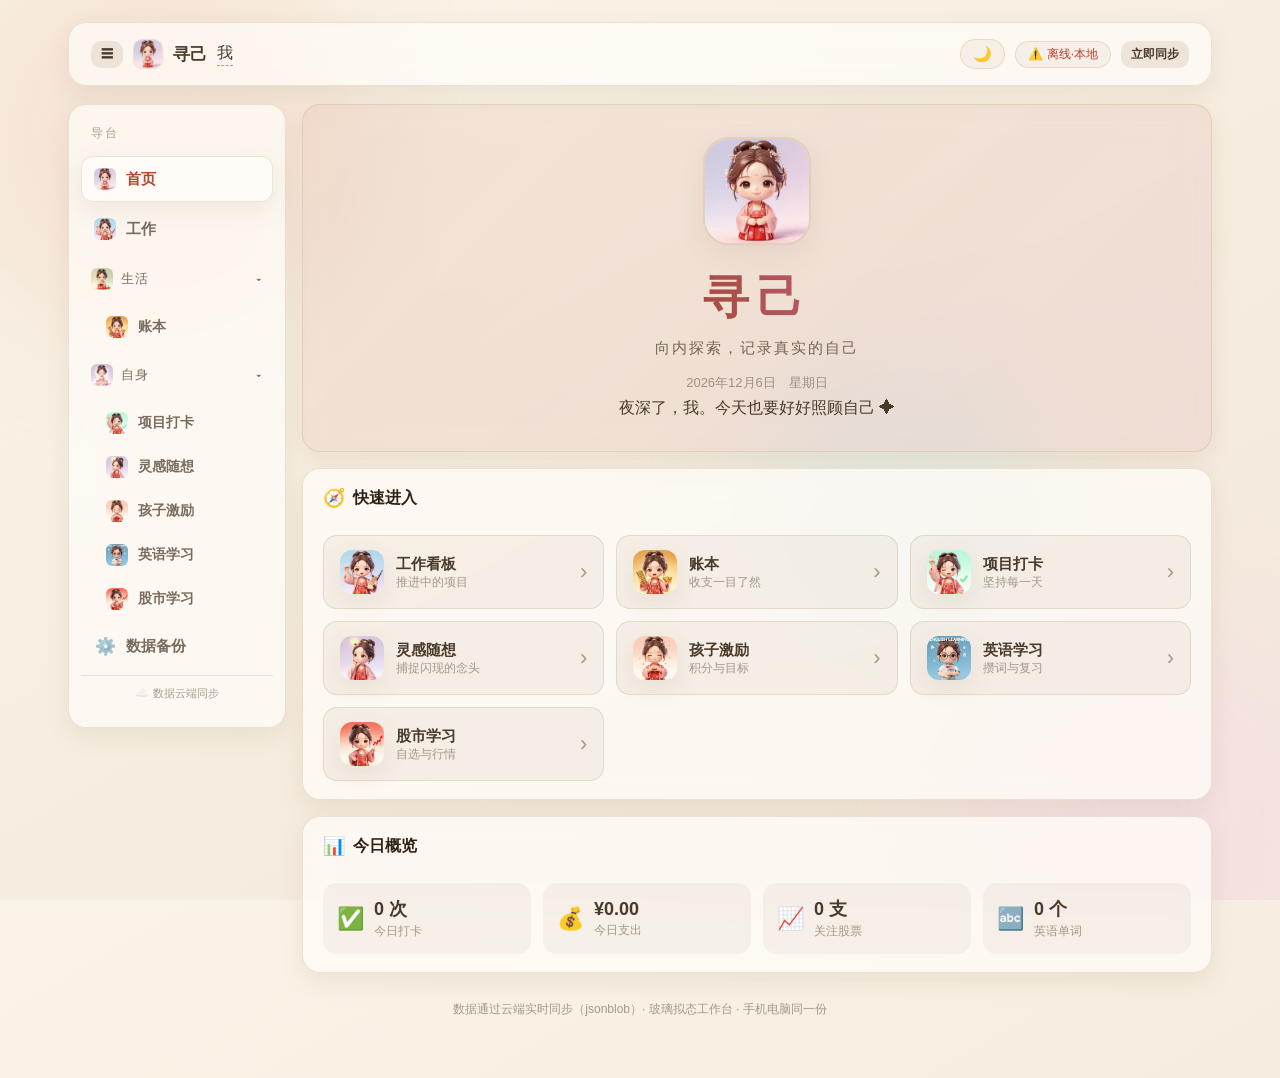
==== deploy/index.html @ 37f7320f "单文件版改用 GitHub Pages 绝对路径加载 GLB，根治本地打开无 3D 问题 (n8)" ====
<!DOCTYPE html>
<html lang="zh-CN">
<head>
  <meta charset="UTF-8" />
  <meta name="viewport" content="width=device-width, initial-scale=1.0, maximum-scale=1.0, user-scalable=no" />
  <title>寻己 · 个人工作台</title>
  <style>
/* ===================== 主题：默认 = 晨光宣纸（浅色国风） ===================== */
:root {
  --bg-body: linear-gradient(150deg, #FAF4E8 0%, #F6EDE0 55%, #F3E6DC 100%);
  --blob1: #F2D8C8; --blob2: #F6DCE6; --blob3: #DCE8E0; --blob-op: 0.5;
  --glass-bg: rgba(255, 253, 248, 0.72);
  --glass-bg-strong: rgba(255, 253, 248, 0.92);
  --glass-border: rgba(190, 160, 118, 0.28);
  --glass-shadow: 0 8px 24px rgba(122, 90, 48, 0.10);
  --text: #4A3A2A;
  --text-dim: rgba(74, 58, 42, 0.74);
  --text-faint: rgba(74, 58, 42, 0.48);
  --text-strong: #2E2216;
  --accent: #B4472A;          /* 朱红 */
  --accent-2: #C2617F;        /* 胭脂 */
  --accent-3: #D07A54;        /* 暖橙（按钮渐变尾色） */
  --good: #2F8F5B;
  --bad: #C03A2B;
  --up: #D23F31;              /* 涨 = 红 */
  --down: #1E8352;            /* 跌 = 绿 */
  --input-bg: rgba(122, 90, 48, 0.07);
  --item-bg: rgba(122, 90, 48, 0.06);
  --item-bg-hover: rgba(122, 90, 48, 0.12);
  --item-border: rgba(122, 90, 48, 0.14);
  --track-bg: rgba(122, 90, 48, 0.12);
  --modal-th-bg: rgba(250, 245, 236, 0.96);
  --accent-soft-bg: rgba(180, 71, 42, 0.08);
  --accent-soft-border: rgba(180, 71, 42, 0.26);
  --pink-soft-bg: rgba(194, 97, 127, 0.10);
  --pink-soft-border: rgba(194, 97, 127, 0.30);
  --good-soft-bg: rgba(47, 143, 91, 0.10);
  --good-soft-border: rgba(47, 143, 91, 0.35);
  --bad-soft-bg: rgba(192, 58, 43, 0.12);
  --bad-soft-bg-hover: rgba(192, 58, 43, 0.22);
  --hero-bg: linear-gradient(135deg, rgba(180, 71, 42, 0.08), rgba(194, 97, 127, 0.10));
  --logo-a: #9C4326; --logo-b: #C2617F;
  --font-title: "Source Han Serif SC", "Noto Serif SC", "STSong", "SimSun", Georgia, serif;
  --radius: 18px;
}

/* ===================== 主题：暮色沉香（深色国风） ===================== */
body.theme-dusk {
  --bg-body: linear-gradient(150deg, #241D2B 0%, #2E2333 55%, #3A2534 100%);
  --blob1: #6B4A6E; --blob2: #A45A6B; --blob3: #8A6A4A; --blob-op: 0.4;
  --glass-bg: rgba(255, 240, 235, 0.07);
  --glass-bg-strong: rgba(255, 240, 235, 0.13);
  --glass-border: rgba(255, 230, 215, 0.17);
  --glass-shadow: 0 8px 32px rgba(0, 0, 0, 0.35);
  --text: #F2EAF5;
  --text-dim: rgba(242, 234, 245, 0.72);
  --text-faint: rgba(242, 234, 245, 0.5);
  --text-strong: #FFFFFF;
  --accent: #E08098;          /* 胭脂粉 */
  --accent-2: #E8C9A0;        /* 暖金 */
  --accent-3: #C96A85;
  --good: #7BD8A5;
  --bad: #FF9080;
  --up: #FF7B6B;
  --down: #58C48A;
  --input-bg: rgba(0, 0, 0, 0.25);
  --item-bg: rgba(255, 240, 235, 0.07);
  --item-bg-hover: rgba(255, 240, 235, 0.14);
  --item-border: rgba(255, 240, 235, 0.13);
  --track-bg: rgba(255, 240, 235, 0.12);
  --modal-th-bg: rgba(53, 45, 59, 0.95);
  --accent-soft-bg: rgba(224, 128, 152, 0.14);
  --accent-soft-border: rgba(224, 128, 152, 0.35);
  --pink-soft-bg: rgba(224, 128, 152, 0.14);
  --pink-soft-border: rgba(224, 128, 152, 0.32);
  --good-soft-bg: rgba(123, 216, 165, 0.15);
  --good-soft-border: rgba(123, 216, 165, 0.40);
  --bad-soft-bg: rgba(255, 144, 128, 0.18);
  --bad-soft-bg-hover: rgba(255, 144, 128, 0.30);
  --hero-bg: linear-gradient(135deg, rgba(224, 128, 152, 0.16), rgba(232, 201, 160, 0.10));
  --logo-a: #F6E7DC; --logo-b: #F0AFC4;
}

* { box-sizing: border-box; margin: 0; padding: 0; }

html, body {
  height: 100%;
  font-family: -apple-system, BlinkMacSystemFont, "PingFang SC", "Microsoft YaHei", "Segoe UI", Roboto, Helvetica, Arial, sans-serif;
  color: var(--text);
  -webkit-font-smoothing: antialiased;
}

body {
  min-height: 100vh;
  position: relative;
  overflow-x: hidden;
  background: var(--bg-body);
  transition: background .3s ease, color .3s ease;
}

/* 动态背景光斑 */
.bg-blobs { position: fixed; inset: 0; z-index: 0; overflow: hidden; }
.bg-blobs span {
  position: absolute;
  display: block;
  border-radius: 50%;
  filter: blur(60px);
  opacity: var(--blob-op);
  animation: float 18s ease-in-out infinite;
  transition: background .3s ease;
}
.bg-blobs span:nth-child(1) { width: 420px; height: 420px; background: var(--blob1); top: -80px; left: -60px; }
.bg-blobs span:nth-child(2) { width: 360px; height: 360px; background: var(--blob2); bottom: -90px; right: -40px; animation-delay: -6s; }
.bg-blobs span:nth-child(3) { width: 300px; height: 300px; background: var(--blob3); top: 40%; right: 18%; animation-delay: -11s; }
@keyframes float {
  0%, 100% { transform: translate(0, 0) scale(1); }
  50% { transform: translate(30px, -30px) scale(1.08); }
}

.app { position: relative; z-index: 1; max-width: 1180px; margin: 0 auto; padding: 22px 18px 60px; }

/* 玻璃卡片通用（浅色下=宣纸卡，深色下=夜色玻璃） */
.glass {
  background: var(--glass-bg);
  backdrop-filter: blur(14px);
  -webkit-backdrop-filter: blur(14px);
  border: 1px solid var(--glass-border);
  border-radius: var(--radius);
  box-shadow: var(--glass-shadow);
  transition: background .3s ease, border-color .3s ease;
}

/* 顶部 */
header.topbar { padding: 16px 22px; margin-bottom: 18px; display: flex; flex-wrap: wrap; gap: 14px; align-items: center; justify-content: space-between; }

.app-update-bar { display: flex; align-items: center; justify-content: space-between; gap: 12px; flex-wrap: wrap; margin: 0 14px 12px; padding: 10px 14px; border-radius: 14px; background: var(--good-soft-bg); border: 1px solid var(--good-soft-border); }
.app-update-bar .aub-txt { font-size: 13px; }
.app-update-bar .aub-txt b { color: var(--good); }
.icon-btn { font-size: 16px; padding: 6px 12px; }
.theme-btn { background: var(--item-bg); border: 1px solid var(--glass-border); color: var(--text); border-radius: 999px; padding: 5px 12px; font-size: 15px; cursor: pointer; transition: background .2s; }
.theme-btn:hover { background: var(--item-bg-hover); }
.name-edit { cursor: text; border-bottom: 1px dashed var(--text-faint); padding-bottom: 1px; }
.name-edit:focus { outline: none; border-bottom-color: var(--accent); }

/* ===================== 布局：侧边栏 + 内容 ===================== */
.layout { display: flex; gap: 16px; align-items: flex-start; }
.layout.nav-collapsed .sidebar { display: none; }

.sidebar {
  width: 218px; flex: 0 0 218px; padding: 16px 12px;
  position: sticky; top: 18px; align-self: flex-start;
  display: flex; flex-direction: column; gap: 6px;
}
.nav-title { font-size: 12px; color: var(--text-faint); letter-spacing: 2px; padding: 4px 10px 8px; }
.nav { display: flex; flex-direction: column; gap: 4px; }
.nav-group { font-size: 11px; color: var(--text-faint); letter-spacing: 1px; padding: 12px 10px 4px; }
.nav-group-parent {
  display: flex; align-items: center; gap: 8px;
  font-size: 13px; color: var(--text-dim); letter-spacing: 1px;
  padding: 12px 10px; border-radius: 12px; cursor: pointer; user-select: none;
  transition: background .18s, color .18s;
}
.nav-group-parent:hover { background: var(--item-bg-hover); color: var(--text-strong); }
.nav-group-parent .chev { margin-left: auto; font-size: 11px; transition: transform .2s ease; }
.nav-group-parent.collapsed .chev { transform: rotate(-90deg); }
.nav-sub { display: flex; flex-direction: column; gap: 2px; }
.nav-sub.collapsed { display: none; }
.nav-sub .nav-item { margin-left: 14px; font-size: 14px; padding: 9px 10px; }

/* 账本图标卡片视图 */
.ledger-cards { display: grid; grid-template-columns: repeat(auto-fill, minmax(140px, 1fr)); gap: 14px; }
.ledger-card {
  display: flex; flex-direction: column; align-items: center; gap: 6px;
  padding: 22px 14px; border-radius: 16px; cursor: pointer;
  background: var(--item-bg); border: 1px solid var(--item-border);
  transition: transform .15s, box-shadow .15s, background .15s;
}
.ledger-card:hover { transform: translateY(-3px); background: var(--item-bg-hover); box-shadow: var(--glass-shadow); }
.lc-icon { font-size: 40px; line-height: 1; }
.lc-name { font-size: 15px; font-weight: 600; color: var(--text-strong); text-align: center; }
.lc-bal { font-size: 12px; color: var(--text-dim); }
.lc-bal.pos { color: var(--good); }
.lc-bal.neg { color: var(--bad); }
.ld-title { font-size: 17px; font-weight: 700; color: var(--text-strong); display: flex; align-items: center; gap: 8px; font-family: var(--font-title); }

/* 导入预览弹窗 */
.modal-mask { position: fixed; inset: 0; background: rgba(10,12,30,.55); backdrop-filter: blur(4px); display: flex; align-items: center; justify-content: center; z-index: 200; padding: 16px; }
.modal { width: min(660px, 100%); max-height: 82vh; overflow: auto; padding: 22px; }
.modal h3 { display: flex; align-items: center; gap: 8px; margin-bottom: 6px; }
.modal-table-wrap { max-height: 46vh; overflow: auto; margin-top: 12px; border-radius: 12px; }
.modal-table-wrap table { width: 100%; border-collapse: collapse; font-size: 13px; }
.modal-table-wrap th, .modal-table-wrap td { padding: 7px 9px; border-bottom: 1px solid var(--item-border); text-align: left; white-space: nowrap; }
.modal-table-wrap th { color: var(--text-dim); position: sticky; top: 0; background: var(--modal-th-bg); backdrop-filter: blur(6px); z-index: 1; }
.nav-item {
  display: flex; align-items: center; gap: 10px; padding: 11px 12px; border-radius: 12px;
  font-size: 15px; font-weight: 600; color: var(--text-dim); cursor: pointer;
  transition: all .18s; border: 1px solid transparent;
}
.nav-item:hover { background: var(--item-bg-hover); color: var(--text-strong); }
.nav-item.active { background: var(--glass-bg-strong); color: var(--accent); box-shadow: var(--glass-shadow); border-color: var(--glass-border); }
.nav-ico { font-size: 17px; width: 22px; text-align: center; display: inline-flex; align-items: center; justify-content: center; }
.nav-ico-img { width: 22px; height: 22px; border-radius: 6px; object-fit: cover; display: block; }
.nav-foot { margin-top: auto; padding: 10px; font-size: 11px; color: var(--text-faint); text-align: center; border-top: 1px solid var(--glass-border); }
.backdrop { display: none; }

.content { flex: 1; min-width: 0; }

/* 同步状态 */
.sync-pill { font-size: 12px; padding: 4px 12px; border-radius: 999px; background: var(--item-bg); border: 1px solid var(--glass-border); white-space: nowrap; }
.sync-pill.ok { color: var(--good); }
.sync-pill.syncing { color: var(--text-dim); }
.sync-pill.offline { color: var(--bad); }

.panel { display: none; }
.panel.active { display: block; animation: fade .3s ease; }
@keyframes fade { from { opacity: 0; transform: translateY(8px); } to { opacity: 1; transform: none; } }

/* 模块网格 */
.grid { display: grid; grid-template-columns: repeat(2, 1fr); gap: 16px; }
.card { padding: 18px 20px; min-height: 120px; display: flex; flex-direction: column; }
.card h3 { font-size: 16px; margin-bottom: 12px; display: flex; align-items: center; gap: 8px; font-family: var(--font-title); color: var(--text-strong); }
.card h3 .ico { font-size: 18px; }
.card .hint { font-size: 12px; color: var(--text-faint); margin-bottom: 10px; }
.sec-h { font-size: 13px; color: var(--text-dim); margin: 14px 0 8px; font-weight: 600; }

/* 输入与按钮 */
.row { display: flex; gap: 8px; flex-wrap: wrap; margin-bottom: 10px; }
input, textarea, select {
  background: var(--input-bg); border: 1px solid var(--glass-border); color: var(--text);
  border-radius: 10px; padding: 8px 10px; font-size: 14px; font-family: inherit; width: 100%;
}
input::placeholder, textarea::placeholder { color: var(--text-faint); }
textarea { resize: vertical; min-height: 44px; }
.btn {
  background: linear-gradient(135deg, var(--accent), var(--accent-3)); color: #fff; border: none;
  border-radius: 10px; padding: 8px 14px; font-size: 14px; font-weight: 600; cursor: pointer;
  white-space: nowrap; transition: transform .12s, filter .2s;
}
.btn:hover { filter: brightness(1.08); }
.btn:active { transform: scale(.96); }
.btn.ghost { background: var(--item-bg-hover); color: var(--text); }
.btn.sm { padding: 5px 10px; font-size: 12px; }
.btn.danger { background: var(--bad-soft-bg); color: var(--bad); }
.btn.danger:hover { background: var(--bad-soft-bg-hover); }

.list { display: flex; flex-direction: column; gap: 8px; overflow-y: auto; max-height: 260px; }
.item { display: flex; align-items: center; gap: 10px; background: var(--item-bg); border: 1px solid var(--item-border); border-radius: 12px; padding: 8px 12px; }
.item .body { flex: 1; min-width: 0; }
.item .meta { font-size: 11px; color: var(--text-faint); }
.item .txt { font-size: 14px; word-break: break-word; }
.item.done .txt { text-decoration: line-through; color: var(--text-faint); }
.check { width: 20px; height: 20px; border-radius: 6px; border: 2px solid var(--accent); cursor: pointer; flex: 0 0 auto; display: flex; align-items: center; justify-content: center; font-size: 13px; color: #fff; }
.check.on { background: var(--accent); }
.x { cursor: pointer; color: var(--text-faint); font-size: 16px; padding: 0 2px; }
.x:hover { color: var(--bad); }

/* 股市行情 */
.sep { border: none; border-top: 1px solid var(--glass-border); margin: 14px 0; opacity: .5; }
.qblock { display: flex; flex-direction: column; align-items: flex-end; flex: 0 0 auto; line-height: 1.25; }
.qblock .qs { color: var(--text-faint); font-size: 12px; }
.qp { font-size: 15px; font-weight: 700; }
.qc { font-size: 12px; }
.up { color: var(--up); }     /* 涨 = 红 */
.down { color: var(--down); } /* 跌 = 绿 */
.flat { color: var(--text-faint); }

/* ===================== 账本专用 ===================== */
/* 分段切换 */
.seg { display: inline-flex; gap: 4px; background: var(--input-bg); border: 1px solid var(--glass-border); border-radius: 999px; padding: 4px; margin-bottom: 12px; }
.seg-btn { border: none; background: transparent; color: var(--text-dim); padding: 6px 18px; border-radius: 999px; font-size: 13px; font-weight: 600; cursor: pointer; transition: all .15s; }
.seg-btn.active { background: var(--glass-bg-strong); color: var(--accent); box-shadow: var(--glass-shadow); }

/* 统计卡 */
.stat { display: flex; gap: 14px; margin-bottom: 12px; flex-wrap: wrap; }
.stat .box { background: var(--item-bg); border-radius: 12px; padding: 8px 14px; min-width: 92px; }
.stat .box .k { font-size: 12px; color: var(--text-faint); }
.stat .box .v { font-size: 20px; font-weight: 700; }
.stat .box .v.inc { color: var(--good); }
.stat .box .v.exp { color: var(--bad); }

/* 占比条 */
.bar-row { display: flex; align-items: center; gap: 8px; font-size: 12px; margin: 4px 0; }
.bar-row .lbl { width: 64px; color: var(--text-dim); white-space: nowrap; overflow: hidden; text-overflow: ellipsis; }
.bar-track { flex: 1; height: 8px; background: var(--track-bg); border-radius: 6px; overflow: hidden; }
.bar-fill { height: 100%; background: linear-gradient(90deg, var(--accent), var(--accent-2)); border-radius: 6px; }
.sub-h { font-size: 12px; color: var(--text-dim); margin: 10px 0 4px; font-weight: 600; }
.tag-sum-wrap { margin-top: 18px; }

/* 账本：筛选栏 + 收支趋势图 */
.lg-filter { display: flex; gap: 8px; flex-wrap: wrap; align-items: center; margin: 4px 0 2px; }
.lg-filter select, .lg-filter input { width: auto; flex: 0 0 auto; }
.lg-filter #fltKw { width: auto; }
.trend-wrap { margin-top: 8px; }
.trend-legend { display: flex; gap: 16px; font-size: 12px; color: var(--text-dim); margin-bottom: 6px; }
.trend-legend span { display: inline-flex; align-items: center; gap: 5px; }
.lg-dot { width: 10px; height: 10px; border-radius: 3px; display: inline-block; }
.lg-dot.inc { background: var(--good); }
.lg-dot.exp { background: var(--bad); }
.lg-dot.net { background: var(--accent); border-radius: 50%; }
#ledgerTrend { width: 100%; height: 240px; display: block; }

/* 灵感随想：分类选择 + 便签墙 + 孵化状态 */
.note-cat-pick { display: flex; gap: 6px; flex-wrap: wrap; }
.note-cat-btn { padding: 5px 12px; border-radius: 999px; border: 1px solid var(--card-border); background: transparent; color: var(--text-dim); font-size: 13px; cursor: pointer; transition: all .15s; }
.note-cat-btn:hover { border-color: var(--accent); color: var(--accent); }
.note-cat-btn.on { background: var(--accent); border-color: var(--accent); color: #fff; }
.note-stats { display: flex; gap: 14px; flex-wrap: wrap; font-size: 12px; color: var(--text-dim); margin-top: 8px; }
.note-stats b { color: var(--accent); }
.note-month { margin-top: 14px; }
.note-month summary { cursor: pointer; font-size: 13px; font-weight: 600; color: var(--text-dim); padding: 6px 2px; user-select: none; list-style: none; }
.note-month summary::-webkit-details-marker { display: none; }
.note-month summary::before { content: '▸ '; color: var(--text-faint); }
.note-month[open] summary::before { content: '▾ '; }
.note-wall { display: grid; grid-template-columns: repeat(auto-fill, minmax(210px, 1fr)); gap: 10px; margin-top: 6px; }
.note-card { position: relative; border-radius: 12px; padding: 12px 12px 10px; border: 1px solid var(--card-border); background: var(--panel-bg); box-shadow: 0 1px 4px rgba(0,0,0,.06); display: flex; flex-direction: column; gap: 8px; transition: transform .12s; }
.note-card:hover { transform: translateY(-2px); }
.note-card.cat-work   { background: rgba(122, 162, 255, 0.10); border-color: rgba(122, 162, 255, 0.35); }
.note-card.cat-biz    { background: rgba(212, 160, 23, 0.10);  border-color: rgba(212, 160, 23, 0.38); }
.note-card.cat-study  { background: rgba(47, 143, 91, 0.10);   border-color: rgba(47, 143, 91, 0.35); }
.note-card.cat-life   { background: rgba(192, 88, 58, 0.10);   border-color: rgba(192, 88, 58, 0.35); }
.note-card.cat-other  { background: rgba(140, 120, 180, 0.10); border-color: rgba(140, 120, 180, 0.35); }
.note-card.st-done { opacity: .82; }
.note-card.st-drop { opacity: .55; }
.note-card.st-drop .nc-txt { text-decoration: line-through; }
.nc-txt { font-size: 14px; line-height: 1.55; color: var(--text); white-space: pre-wrap; word-break: break-word; }
.nc-txt[contenteditable="true"] { outline: 2px dashed var(--accent); border-radius: 6px; padding: 2px 4px; }
.nc-foot { display: flex; align-items: center; gap: 6px; font-size: 11px; color: var(--text-faint); flex-wrap: wrap; }
.nc-cat { padding: 1px 8px; border-radius: 999px; border: 1px solid var(--card-border); }
.nc-status { margin-left: auto; cursor: pointer; padding: 2px 8px; border-radius: 999px; border: 1px solid var(--card-border); background: transparent; font-size: 11px; color: var(--text-dim); }
.nc-status:hover { border-color: var(--accent); color: var(--accent); }
.nc-ops { position: absolute; top: 6px; right: 8px; display: flex; gap: 6px; opacity: 0; transition: opacity .15s; }
.note-card:hover .nc-ops { opacity: 1; }
.nc-op { cursor: pointer; font-size: 13px; color: var(--text-faint); background: none; border: none; padding: 2px; }
.nc-op:hover { color: var(--accent); }
.nc-op.del:hover { color: var(--bad); }

/* 孩子激励：宠物养成 */
.pet-stage { display: flex; gap: 18px; align-items: center; margin-top: 6px; flex-wrap: wrap; }
.pet-visual { flex: 0 0 190px; height: 190px; display: flex; align-items: center; justify-content: center; font-size: 76px; border-radius: 18px; background: var(--panel-bg); border: 1px solid var(--card-border); box-shadow: inset 0 2px 10px rgba(0,0,0,.05); user-select: none; cursor: pointer; transition: transform .15s; overflow: hidden; }
.pet-visual:hover { transform: scale(1.04); }
.pet-visual img { width: 100%; height: 100%; object-fit: contain; }
.pet-visual { position: relative; }
@media (max-width: 560px) { .pet-visual { flex: 0 0 150px; height: 150px; } }
/* 3D 宠物层：GLB 模型 canvas 就位后淡入并盖住 AI 图片降级 */
.pet-3d { position: absolute; inset: 0; opacity: 0; transition: opacity .5s; pointer-events: none; z-index: 1; }
.pet-3d.on { opacity: 1; pointer-events: auto; }
.pet-3d-canvas { width: 100% !important; height: 100% !important; display: block; outline: none; }
.pet-visual:has(.pet-3d.on) .pet-body { opacity: 0; }
/* 宠物身体（AI 生成的 3D 风格猫图）单独做动作动画，空闲时轻轻呼吸浮动 */
.pet-body { width: 100%; height: 100%; display: flex; align-items: center; justify-content: center; transform-origin: 50% 82%; will-change: transform; transition: opacity .5s; }
.pet-body img, .pet-body .pet-img { width: 100%; height: 100%; object-fit: contain; filter: drop-shadow(0 6px 12px rgba(0,0,0,.18)); }
.pet-body .pet-img { animation: petIdle 2.8s ease-in-out infinite; }
@keyframes petIdle { 0%,100% { transform: scale(1) translateY(0) rotate(0deg); } 50% { transform: scale(1.06) translateY(-8px) rotate(-1.2deg); } }
.pet-body.bounce { animation: petBounce .55s; }
.pet-body.pounce { animation: petPounce .6s; }
.pet-body.chase  { animation: petChase .65s; }
.pet-body.brush  { animation: petBrush .75s; }
.pet-body.sun    { animation: petSun 1.2s; }
.pet-body.walk   { animation: petWalk .7s; }
.pet-body.snap   { animation: petSnap .5s; }
.pet-body.chew   { animation: petChew .6s; }
/* 陪玩道具/特效图层（叠加在猫身上，每个动作专属可见） */
.pet-prop { position: absolute; inset: 0; pointer-events: none; overflow: hidden; font-size: 0; z-index: 2; }
.pet-prop .pp { position: absolute; opacity: 0; font-size: 30px; line-height: 1; }
/* 逗猫棒：羽毛在右上角来回逗弄 */
.pet-prop.run .pp-feather { left: 64%; top: 4%; animation: ppFeather .9s ease-in-out 2; }
@keyframes ppFeather { 0%{opacity:0;transform:rotate(0)} 12%{opacity:1} 50%{opacity:1;transform:rotate(30deg) translate(-10px,8px)} 88%{opacity:1;transform:rotate(-22deg) translate(8px,2px)} 100%{opacity:0;transform:rotate(0)} }
.pet-prop.run .pp-dust { left: 26%; top: 58%; animation: ppPop 1s ease-out 1; }
/* 丢球：球从左飞到右再弹回 */
.pet-prop.run .pp-ball { left: 6%; top: 60%; animation: ppBall 1.1s ease-in-out 1; }
@keyframes ppBall { 0%{opacity:0;left:6%;top:66%} 12%{opacity:1} 45%{left:64%;top:40%;transform:rotate(180deg)} 72%{left:38%;top:62%} 100%{opacity:0;left:18%;top:66%} }
/* 梳毛：梳子在背上上下梳，飘出毛絮 */
.pet-prop.run .pp-comb { left: 46%; top: 16%; animation: ppComb .9s ease-in-out 2; }
@keyframes ppComb { 0%{opacity:0} 12%{opacity:1;transform:translateY(0)} 50%{opacity:1;transform:translateY(22px)} 88%{opacity:1;transform:translateY(0)} 100%{opacity:0} }
.pet-prop.run .pp-spark { left: 58%; top: 40%; animation: ppPop 1s ease-out 1; }
/* 晒太阳：阳光 + 暖色光晕 */
.pet-prop.run .pp-sun { left: 36%; top: -8%; font-size: 34px; animation: ppSun 1.2s ease-in-out 1; }
@keyframes ppSun { 0%{opacity:0;transform:translateY(-12px) scale(.6)} 25%{opacity:1;transform:translateY(0) scale(1)} 80%{opacity:1} 100%{opacity:0;transform:scale(1.12)} }
.pet-prop.run .pp-glow { left:0; top:0; width:100%; height:100%; font-size:0; background: radial-gradient(circle at 50% 32%, rgba(255,214,120,.6), rgba(255,214,120,0) 60%); animation: ppGlow 1.2s ease-in-out 1; }
@keyframes ppGlow { 0%{opacity:0} 30%{opacity:1} 100%{opacity:0} }
/* 散步：脚印 + 小草丛 */
.pet-prop.run .pp-foot { font-size: 18px; }
.pet-prop.run .pp-foot.f1 { left: 18%; top: 74%; animation: ppFoot .7s ease-in 1 .1s; }
.pet-prop.run .pp-foot.f2 { left: 60%; top: 74%; animation: ppFoot .7s ease-in 1 .45s; }
@keyframes ppFoot { 0%{opacity:0;transform:scale(.4)} 30%{opacity:1} 100%{opacity:0;transform:scale(1)} }
.pet-prop.run .pp-bush { left: 78%; top: 56%; animation: ppFade .9s ease-in-out 1; }
/* 拍照：白闪 + 拍立得白框 */
.pet-prop.run .pp-flash { left:0; top:0; width:100%; height:100%; font-size:0; background:#fff; animation: ppFlash .5s ease-out 1; }
@keyframes ppFlash { 0%{opacity:0} 20%{opacity:.92} 100%{opacity:0} }
.pet-prop.run .pp-frame { left: 27%; top: 22%; width: 52px; height: 60px; border: 4px solid #fff; border-bottom-width: 13px; border-radius: 5px; box-shadow: 0 5px 12px rgba(0,0,0,.28); background: rgba(255,255,255,.4); animation: ppFrame .95s ease-out 1; }
@keyframes ppFrame { 0%{opacity:0;transform:scale(.6) rotate(-9deg)} 40%{opacity:1;transform:scale(1) rotate(-3deg)} 100%{opacity:0;transform:scale(1.06) rotate(0)} }
@keyframes ppPop { 0%{opacity:0;transform:scale(.4)} 30%{opacity:1} 100%{opacity:0;transform:translateY(-16px) scale(1.1)} }
@keyframes ppFade { 0%{opacity:0} 30%{opacity:1} 100%{opacity:.25} }
/* 原动作关键帧（猫身使用） */
@keyframes petBounce { 0% { transform: scale(1); } 35% { transform: scale(1.18) rotate(-6deg); } 70% { transform: scale(.96) rotate(4deg); } 100% { transform: scale(1); } }
@keyframes petPounce { 0% { transform: translateX(0) rotate(0); } 25% { transform: translateX(-18px) rotate(-12deg); } 55% { transform: translateX(22px) rotate(10deg) scale(1.08); } 80% { transform: translateX(-6px) rotate(-4deg); } 100% { transform: translateX(0) rotate(0); } }
@keyframes petChase { 0% { transform: translateX(0); } 20% { transform: translateX(-28px) scale(.95); } 45% { transform: translateX(34px) scale(1.05); } 70% { transform: translateX(-10px); } 100% { transform: translateX(0); } }
@keyframes petBrush { 0% { transform: scale(1); } 40% { transform: scale(1.06) rotate(2deg); } 60% { transform: scale(1.04) rotate(-1deg); } 100% { transform: scale(1); } }
@keyframes petSun { 0% { transform: scale(1); opacity: 1; } 50% { transform: scale(1.12); opacity: .9; } 100% { transform: scale(1); opacity: 1; } }
@keyframes petWalk { 0% { transform: translateX(0) rotate(0); } 25% { transform: translateX(-12px) rotate(-5deg); } 50% { transform: translateX(12px) rotate(5deg); } 75% { transform: translateX(-6px) rotate(-2deg); } 100% { transform: translateX(0) rotate(0); } }
@keyframes petSnap { 0% { transform: scale(1); filter: brightness(1); } 30% { transform: scale(1.05); filter: brightness(1.3); } 60% { transform: scale(.98); filter: brightness(1); } 100% { transform: scale(1); } }
@keyframes petChew { 0% { transform: scale(1); } 35% { transform: scale(1.1) rotate(-3deg); } 55% { transform: scale(1.05) rotate(2deg); } 100% { transform: scale(1); } }
/* 宠物 SVG 动画角色（替代静态图片，各部件可动，像 3D 小动物） */
.cat-svg { width: 100%; height: 100%; display: block; }
.cat-shadow { fill: rgba(0,0,0,.12); }
.cat-stage { } /* 仅承载成长缩放，无动画 */
.cat-all { transform-box: view-box; transform-origin: 60px 102px; animation: catBreathe 3.2s ease-in-out infinite; }
.cat-tail { transform-box: view-box; transform-origin: 80px 100px; animation: catTail 2.6s ease-in-out infinite; }
.cat-ear-l { transform-box: view-box; transform-origin: 30px 34px; animation: catEarL 4.6s ease-in-out infinite; }
.cat-ear-r { transform-box: view-box; transform-origin: 90px 34px; animation: catEarR 4.6s ease-in-out infinite .5s; }
.cat-eye { transform-box: fill-box; transform-origin: center; animation: catBlink 4.6s infinite; }
.cat-pupil { transform-box: fill-box; transform-origin: center; animation: catLook 5.5s ease-in-out infinite; }
.cat-mouth { stroke: #7a4a3a; stroke-width: 2; stroke-linecap: round; stroke-linejoin: round; }
.cat-nose { }
.cat-blush { fill: #ff9a9a; opacity: .7; }
.cat-tear { fill: none; stroke: #7ec8ff; stroke-width: 2; stroke-linecap: round; }
.cat-tongue { fill: #ff8a8a; }
.cat-egg-wob { transform-box: view-box; transform-origin: 60px 100px; animation: catWob 3s ease-in-out infinite; }
@keyframes catBreathe { 0%,100% { transform: scale(1); } 50% { transform: scale(1.03); } }
@keyframes catTail { 0%,100% { transform: rotate(0deg); } 50% { transform: rotate(15deg); } }
@keyframes catEarL { 0%,86%,100% { transform: rotate(0deg); } 91% { transform: rotate(-11deg); } 96% { transform: rotate(5deg); } }
@keyframes catEarR { 0%,86%,100% { transform: rotate(0deg); } 91% { transform: rotate(11deg); } 96% { transform: rotate(-5deg); } }
@keyframes catBlink { 0%,92%,100% { transform: scaleY(1); } 95% { transform: scaleY(.08); } }
@keyframes catLook { 0%,100% { transform: translateX(0); } 25% { transform: translateX(2px); } 50% { transform: translateX(-1.5px); } 75% { transform: translateX(1px); } }
@keyframes catWob { 0%,100% { transform: rotate(-3deg); } 50% { transform: rotate(3deg); } }
/* 动作气泡 */
.pet-bubble {
  position: absolute; top: -10px; left: 50%; transform: translateX(-50%); z-index: 3;
  background: var(--panel-bg); border: 1px solid var(--card-border);
  border-radius: 14px; padding: 5px 12px; font-size: 14px; font-weight: 700;
  box-shadow: 0 4px 12px rgba(0,0,0,.12); pointer-events: none; opacity: 0;
  white-space: nowrap; z-index: 2;
}
.pet-bubble.show { animation: bubblePop .9s forwards; }
@keyframes bubblePop { 0% { opacity: 0; transform: translateX(-50%) translateY(6px) scale(.8); } 20% { opacity: 1; transform: translateX(-50%) translateY(-8px) scale(1.05); } 80% { opacity: 1; transform: translateX(-50%) translateY(-16px) scale(1); } 100% { opacity: 0; transform: translateX(-50%) translateY(-22px) scale(.9); } }
.pet-info { flex: 1; min-width: 220px; }
.pet-name-row { display: flex; align-items: center; gap: 8px; flex-wrap: wrap; }
.pet-name { font-size: 18px; font-weight: 700; color: var(--text); }
.pet-lv { font-size: 12px; color: var(--accent); border: 1px solid var(--accent); border-radius: 999px; padding: 1px 10px; }
.pet-talk { font-size: 13px; color: var(--text-dim); margin: 8px 0 10px; min-height: 18px; }
.pet-bar-row { display: flex; align-items: center; gap: 8px; margin-top: 6px; }
.pet-bar-lab { flex: 0 0 34px; font-size: 12px; color: var(--text-faint); }
.pet-bar { flex: 1; height: 10px; border-radius: 999px; background: var(--item-border); overflow: hidden; }
.pet-bar-fill { height: 100%; border-radius: 999px; transition: width .4s; }
.pet-bar-fill.exp { background: linear-gradient(90deg, #d4a017, #f2c94c); }
.pet-bar-fill.hunger { background: linear-gradient(90deg, #2f8f5b, #6fcf97); }
.pet-bar-fill.mood { background: linear-gradient(90deg, #c0583a, #f2994a); }
.pet-bar-val { flex: 0 0 52px; font-size: 11px; color: var(--text-faint); text-align: right; }
/* 陪玩动作按钮 */
.pet-acts { display: grid; grid-template-columns: repeat(auto-fill, minmax(104px, 1fr)); gap: 8px; }
.pet-act {
  display: flex; flex-direction: column; align-items: center; gap: 2px;
  padding: 10px 6px; border-radius: 14px; cursor: pointer;
  border: 1px solid var(--card-border); background: var(--panel-bg);
  transition: transform .15s, box-shadow .15s, border-color .15s;
}
.pet-act:hover { transform: translateY(-3px); border-color: var(--accent); box-shadow: 0 6px 14px rgba(0,0,0,.10); }
.pet-act .pa-ico { font-size: 24px; line-height: 1.1; }
.pet-act .pa-name { font-size: 13px; color: var(--text); font-weight: 600; }
.pet-act .pa-cost { font-size: 11px; color: var(--text-faint); }
.pet-act.free .pa-cost { color: var(--good); }
.pet-act.used { opacity: .42; filter: grayscale(.7); cursor: not-allowed; }
.pet-act.used:hover { transform: none; border-color: var(--card-border); box-shadow: none; }
/* 合照相册：拍立得卡片 */
.pet-album-list { display: grid; grid-template-columns: repeat(auto-fill, minmax(140px, 1fr)); gap: 12px; }
.pet-photo {
  background: var(--panel-bg); border: 1px solid var(--card-border); border-radius: 14px;
  padding: 10px 10px 8px; box-shadow: 0 3px 10px rgba(0,0,0,.06);
  position: relative; transition: transform .15s;
}
.pet-photo:hover { transform: translateY(-4px) rotate(-1deg); }
.pet-photo .photo-stage {
  width: 100%; aspect-ratio: 1 / 1; border-radius: 10px;
  background: var(--item-bg); display: flex; align-items: center; justify-content: center;
  overflow: hidden; margin-bottom: 8px;
}
.pet-photo .photo-stage img { width: 90%; height: 90%; object-fit: contain; }
.pet-photo .photo-stage .emoji { font-size: 52px; }
.pet-photo .photo-cap { font-size: 12px; color: var(--text); line-height: 1.4; min-height: 32px; }
.pet-photo .photo-meta { font-size: 10px; color: var(--text-faint); margin-top: 4px; }
.pet-photo .x { position: absolute; top: 4px; right: 4px; width: 22px; height: 22px; display: flex; align-items: center; justify-content: center; border-radius: 50%; background: var(--item-bg); color: var(--text-faint); font-size: 12px; cursor: pointer; opacity: 0; transition: opacity .15s; }
.pet-photo:hover .x { opacity: 1; }
.pet-photo .x:hover { background: var(--bad); color: #fff; }
.pet-badges { display: flex; gap: 8px; flex-wrap: wrap; }
.pet-badge { display: flex; flex-direction: column; align-items: center; gap: 2px; width: 64px; padding: 8px 4px; border-radius: 12px; border: 1px solid var(--card-border); background: var(--panel-bg); font-size: 22px; }
.pet-badge .bd-name { font-size: 10px; color: var(--text-faint); text-align: center; }
.pet-badge.locked { opacity: .35; filter: grayscale(1); }
.pet-badge.unlocked { border-color: var(--accent); box-shadow: 0 2px 8px rgba(212,160,23,.18); }

/* 汇总表格（按月/按年） */
.sum-table { width: 100%; border-collapse: collapse; font-size: 13px; }
.sum-table th, .sum-table td { padding: 8px 10px; text-align: right; border-bottom: 1px solid var(--item-border); }
.sum-table th:first-child, .sum-table td:first-child { text-align: left; }
.sum-table th { color: var(--text-faint); font-weight: 600; }
.sum-table td.inc { color: var(--good); }
.sum-table td.exp { color: var(--bad); }
.sum-table .sum-total td { font-weight: 700; border-top: 1px solid var(--glass-border); border-bottom: none; }

/* 标签管理 */
.tags-box { margin-top: 6px; background: var(--item-bg); border: 1px solid var(--glass-border); border-radius: 12px; padding: 6px 12px; }
.tags-box summary { cursor: pointer; font-size: 13px; font-weight: 600; color: var(--text-dim); padding: 6px 0; }
.tag-palette { display: flex; flex-wrap: wrap; gap: 6px; }
.tag-ic { width: 34px; height: 34px; border-radius: 9px; border: 1px solid var(--glass-border); background: var(--item-bg); font-size: 17px; cursor: pointer; transition: all .15s; }
.tag-ic:hover { background: var(--item-bg-hover); transform: translateY(-2px); }

/* 打卡 */
.checkin-head { display: flex; align-items: center; justify-content: space-between; gap: 10px; margin-bottom: 8px; }
.streak { font-size: 13px; color: var(--accent-2); font-weight: 600; }
.dots { display: flex; gap: 5px; margin-top: 8px; flex-wrap: wrap; }
.dot { width: 16px; height: 16px; border-radius: 5px; background: var(--track-bg); cursor: pointer; }
.dot.on { background: linear-gradient(135deg, var(--accent), var(--accent-2)); }
.dot.today { box-shadow: 0 0 0 2px var(--text-strong) inset; }

/* 打卡统计 */
.stat-row { display: grid; grid-template-columns: repeat(auto-fit, minmax(110px, 1fr)); gap: 10px; margin: 10px 0 4px; }
.stat { background: var(--item-bg); border: 1px solid var(--item-border); border-radius: 12px; padding: 10px 12px; text-align: center; }
.stat .sv { font-size: 20px; font-weight: 700; color: var(--text-strong); }
.stat .sl { font-size: 11px; color: var(--text-dim); margin-top: 2px; }
.today-box { background: var(--accent-soft-bg); border: 1px solid var(--accent-soft-border); border-radius: 14px; padding: 14px; margin: 12px 0; display: flex; align-items: center; gap: 14px; flex-wrap: wrap; }
.today-box .done-mark { font-size: 22px; font-weight: 700; color: var(--good); }
.today-box .row { flex: 1; min-width: 200px; }
/* 日历 */
.cal { display: grid; grid-template-columns: repeat(7, 1fr); gap: 6px; }
.cal .cal-dow { text-align: center; font-size: 11px; color: var(--text-faint); padding-bottom: 2px; }
.cal .cal-cell { aspect-ratio: 1 / 1; border-radius: 10px; background: var(--item-bg); display: flex; flex-direction: column; align-items: center; justify-content: center; font-size: 13px; color: var(--text-dim); cursor: pointer; position: relative; border: 1px solid transparent; }
.cal .cal-cell.empty { background: transparent; cursor: default; }
.cal .cal-cell.on { background: linear-gradient(135deg, var(--accent), var(--accent-2)); color: #fff; font-weight: 700; }
.cal .cal-cell.today { border-color: var(--text-strong); }
.cal .cal-cell .dur { font-size: 9px; opacity: .85; margin-top: 1px; }
/* 趋势 */
.trend { display: flex; align-items: flex-end; gap: 6px; height: 120px; padding: 6px 2px; overflow-x: auto; }
.trend .bar-wrap { flex: 1; min-width: 22px; display: flex; flex-direction: column; align-items: center; justify-content: flex-end; height: 100%; }
.trend .bar { width: 100%; max-width: 30px; background: linear-gradient(180deg, var(--accent-2), var(--accent)); border-radius: 6px 6px 0 0; min-height: 2px; transition: height .2s; }
.trend .bar-lbl { font-size: 9px; color: var(--text-faint); margin-top: 3px; white-space: nowrap; }
.trend .bar-val { font-size: 10px; color: var(--text-dim); margin-bottom: 2px; font-weight: 600; }
.goal-box { background: var(--accent-soft-bg); border: 1px solid var(--accent-soft-border); border-radius: 14px; padding: 12px 14px; margin: 10px 0; }
.goal-box .goal-head { display: flex; align-items: center; justify-content: space-between; gap: 10px; font-size: 13px; flex-wrap: wrap; }
.goal-box .goal-head b { color: var(--accent-2); }
.goal-box .progress { height: 10px; background: var(--track-bg); border-radius: 8px; overflow: hidden; margin-top: 10px; }
.goal-box .progress-bar { height: 100%; background: linear-gradient(90deg, var(--accent), var(--accent-2)); border-radius: 8px; transition: width .3s; }

/* 孩子激励 */
.points { font-size: 22px; font-weight: 700; color: var(--accent-2); }
.msg-box { background: var(--pink-soft-bg); border: 1px solid var(--pink-soft-border); border-radius: 12px; padding: 12px 14px; font-size: 15px; line-height: 1.5; margin-bottom: 10px; min-height: 52px; display: flex; align-items: center; }

/* 通用空状态 */
.empty { color: var(--text-faint); font-size: 13px; text-align: center; padding: 18px 0; }

footer { text-align: center; color: var(--text-faint); font-size: 12px; margin-top: 28px; }

/* ===================== 响应式 ===================== */
@media (max-width: 720px) {
  .grid { grid-template-columns: 1fr; }
  header.topbar { padding: 14px 16px; }

  /* 侧边栏改为抽屉 */
  .sidebar {
    position: fixed; top: 0; left: 0; bottom: 0; z-index: 60;
    width: 240px; flex: none; border-radius: 0 var(--radius) var(--radius) 0;
    transform: translateX(-105%); transition: transform .25s ease;
    overflow-y: auto;
    background: var(--glass-bg-strong);
  }
  .layout.nav-open .sidebar { transform: translateX(0); }
  .layout.nav-collapsed .sidebar { display: block; transform: translateX(-105%); }
  .backdrop {
    display: none; position: fixed; inset: 0; background: rgba(0,0,0,.45);
    z-index: 55; backdrop-filter: blur(2px);
  }
  .layout.nav-open .backdrop { display: block; }
  .stat .box { flex: 1; min-width: 0; }
}

/* ===================== 首页（寻己） ===================== */
.home-hero {
  text-align: center; padding: 32px 20px;
  background: var(--hero-bg);
  display: flex; align-items: center; justify-content: center; gap: 22px; flex-wrap: wrap;
}
.home-avatar {
  width: 108px; height: 108px; border-radius: 26px; object-fit: cover;
  box-shadow: var(--glass-shadow); border: 2px solid var(--glass-border);
}
.home-hero-txt { text-align: center; }
.top-avatar {
  width: 30px; height: 30px; border-radius: 9px; object-fit: cover; vertical-align: middle;
  border: 1px solid var(--glass-border);
}
.hm-img {
  width: 44px; height: 44px; border-radius: 12px; object-fit: cover; flex: none;
  box-shadow: var(--glass-shadow);
}
.home-logo {
  font-size: 46px; font-weight: 800; letter-spacing: 8px; font-family: var(--font-title);
  background: linear-gradient(90deg, var(--logo-a), var(--logo-b));
  -webkit-background-clip: text; background-clip: text; -webkit-text-fill-color: transparent;
}
.home-slogan { margin-top: 10px; color: var(--text-dim); font-size: 15px; letter-spacing: 2px; }
.home-date { margin-top: 16px; color: var(--text-faint); font-size: 13px; }
.home-greet { margin-top: 6px; font-size: 16px; color: var(--text); }
.home-modules {
  display: grid; grid-template-columns: repeat(auto-fill, minmax(220px, 1fr));
  gap: 12px; margin-top: 14px;
}
.home-mod {
  display: flex; align-items: center; gap: 12px; padding: 14px 16px;
  border-radius: 14px; background: var(--item-bg);
  border: 1px solid var(--item-border); cursor: pointer; transition: .18s;
}
.home-mod:hover { background: var(--item-bg-hover); transform: translateY(-2px); }
.hm-ico { font-size: 24px; }
.hm-t { display: flex; flex-direction: column; line-height: 1.35; }
.hm-t b { font-size: 15px; }
.hm-t small { color: var(--text-faint); font-size: 12px; }
.hm-arrow { margin-left: auto; font-size: 22px; color: var(--text-faint); }
.home-overview {
  display: grid; grid-template-columns: repeat(auto-fit, minmax(140px, 1fr));
  gap: 12px; margin-top: 14px;
}
.ov-item {
  display: flex; align-items: center; gap: 10px; padding: 14px;
  border-radius: 14px; background: var(--item-bg);
}
.ov-ico { font-size: 22px; }
.ov-item b { font-size: 18px; display: block; }
.ov-item small { color: var(--text-faint); font-size: 12px; }

</style>
</head>
<body>
  <div class="bg-blobs"><span></span><span></span><span></span></div>

  <div class="app">
    <!-- 顶部：轻量栏（昵称 + 云同步状态） -->
    <header class="topbar glass">
      <div style="display:flex;align-items:center;gap:10px;flex-wrap:wrap;">
        <button class="btn sm ghost icon-btn" id="sideToggle" title="显示 / 隐藏左侧导台">☰</button>
        <img class="top-avatar" id="topAvatar" alt="" style="display:none;" /><span id="topEmoji" style="font-size:20px;">🌿</span>
        <strong style="font-size:17px;">寻己</strong>
        <span class="name-edit" id="nameEdit" contenteditable="true" spellcheck="false" title="点击修改昵称">我</span>
      </div>
      <div style="display:flex;align-items:center;gap:10px;">
        <button class="theme-btn" id="themeToggle" title="切换 晨光宣纸 / 暮色沉香 主题">🌙</button>
        <span id="syncPill" class="sync-pill syncing">☁️ 同步中…</span>
        <button class="btn sm ghost" id="syncBtn">立即同步</button>
      </div>
    </header>

    <!-- 更新提示条（云端自检更新，无需部署） -->
    <div id="appUpdateBar" class="app-update-bar" style="display:none;">
      <span class="aub-txt">🔔 发现新版本 <b id="appUpdateVer"></b>，点击下载最新版</span>
      <button class="btn sm" id="appUpdateBtn">下载更新</button>
    </div>

    <div class="layout" id="layout">
      <!-- 左侧导台 -->
      <aside class="sidebar glass" id="sidebar">
        <div class="nav-title">导台</div>
        <nav class="nav">
          <div class="nav-item active" data-panel="home"><span class="nav-ico">🏠</span>首页</div>
          <div class="nav-item" data-panel="work"><span class="nav-ico">💼</span>工作</div>
          <div class="nav-group-parent" data-group="life"><span class="nav-ico">🌿</span>生活<span class="chev">▾</span></div>
          <div class="nav-sub" data-subgroup="life">
            <div class="nav-item" data-panel="ledger"><span class="nav-ico">💰</span>账本</div>
          </div>
          <div class="nav-group-parent" data-group="self"><span class="nav-ico">🧘</span>自身<span class="chev">▾</span></div>
          <div class="nav-sub" data-subgroup="self">
            <div class="nav-item" data-panel="checkin"><span class="nav-ico">✅</span>项目打卡</div>
            <div class="nav-item" data-panel="notes"><span class="nav-ico">💡</span>灵感随想</div>
            <div class="nav-item" data-panel="child"><span class="nav-ico">🌟</span>孩子激励</div>
            <div class="nav-item" data-panel="english"><span class="nav-ico">🔤</span>英语学习</div>
            <div class="nav-item" data-panel="stocks"><span class="nav-ico">📈</span>股市学习</div>
          </div>
          <div class="nav-item" data-panel="settings"><span class="nav-ico">⚙️</span>数据备份</div>
        </nav>
        <div class="nav-foot">☁️ 数据云端同步</div>
      </aside>
      <div class="backdrop" id="backdrop"></div>

      <!-- 主内容 -->
      <main class="content">
        <!-- 首页 -->
        <section class="panel active" id="panel-home">
          <div class="grid">
            <div class="card glass home-hero" style="grid-column:1/-1;">
              <img class="home-avatar" id="homeAvatar" alt="寻己" style="display:none;" />
              <div class="home-hero-txt">
                <div class="home-logo">寻己</div>
                <div class="home-slogan">向内探索，记录真实的自己</div>
                <div class="home-date" id="homeDate"></div>
                <div class="home-greet" id="homeGreet"></div>
              </div>
            </div>
            <div class="card glass" style="grid-column:1/-1;">
              <h3><span class="ico">🧭</span>快速进入</h3>
              <div class="home-modules" id="homeModules"></div>
            </div>
            <div class="card glass" style="grid-column:1/-1;">
              <h3><span class="ico">📊</span>今日概览</h3>
              <div class="home-overview" id="homeOverview"></div>
            </div>
          </div>
        </section>

        <!-- 工作 -->
        <section class="panel" id="panel-work">
          <div class="grid">
            <div class="card glass" style="grid-column: 1 / -1;">
              <h3><span class="ico">🗂️</span>工作项目看板 <span class="hint" style="margin-left:auto;font-size:12px;">（工作分类待你确定后可细分，现在先自由记录）</span></h3>
              <div class="row">
                <input id="workProjInput" placeholder="新建工作项目，如：Q3 复盘 / 客户方案" />
                <button class="btn" id="workProjAdd">+ 添加项目</button>
              </div>
              <div class="list" id="workProjList"></div>
            </div>
          </div>
        </section>

        <!-- 账本 -->
        <section class="panel" id="panel-ledger">
          <div class="grid">
            <!-- 视图1：账本图标列表 -->
            <div class="card glass" id="ledgerHome" style="grid-column:1/-1;">
              <h3><span class="ico">💰</span>我的账本 <span class="hint" style="margin-left:auto;font-size:12px;">点账本图标查看明细</span></h3>
              <div class="ledger-cards" id="ledgerCards"></div>
              <div class="row" style="margin-top:14px;">
                <input id="ledgerNewName" placeholder="新账本名称，如：家庭账 / 生意账" style="flex:1;" />
                <button class="btn" id="ledgerNew">+ 新建账本</button>
              </div>

              <!-- 全局流水搜索（跨账本） -->
              <details class="tags-box">
                <summary>🔍 流水搜索 <span class="hint" style="font-weight:normal;">（可搜全部账本）</span></summary>
                <div class="lg-filter" style="margin-top:12px;">
                  <select id="fltLedger" title="账本"><option value="">全部账本</option></select>
                  <select id="fltType" title="类型">
                    <option value="">全部类型</option>
                    <option value="exp">仅支出</option>
                    <option value="inc">仅收入</option>
                  </select>
                  <select id="fltTag" title="分类"><option value="">全部分类</option></select>
                  <input id="fltKw" placeholder="搜索备注/金额" style="flex:1 1 130px;min-width:120px;" />
                  <input id="fltFrom" type="date" title="起始日期" />
                  <span style="align-self:center;color:var(--text-faint);font-size:13px;">至</span>
                  <input id="fltTo" type="date" title="结束日期" />
                  <button class="btn sm" id="fltApply">搜索</button>
                  <button class="btn sm ghost" id="fltClear">清空</button>
                </div>
                <div id="fltInfo" class="hint" style="margin:0 0 8px;color:var(--text-faint);font-size:12px;"></div>
                <div class="list" id="gsList" style="max-height:340px;"></div>
              </details>

              <!-- 通用设置：分类标签（所有账本共用） -->
              <details class="tags-box">
                <summary>🏷️ 分类标签管理 <span class="hint" style="font-weight:normal;">（所有账本通用）</span></summary>
                <div class="row" style="margin-top:12px;">
                  <input id="tagIcon" placeholder="图标emoji，如 🍜" style="flex:0 0 130px;" maxlength="4" />
                  <input id="tagName" placeholder="标签名，如 餐饮" style="flex:1;" />
                  <input id="tagColor" type="color" value="#7aa2ff" title="标签颜色（用于占比条）" style="flex:0 0 44px;padding:2px;height:38px;" />
                  <button class="btn sm" id="tagAdd">+ 标签</button>
                </div>
                <div class="hint" style="margin:0 0 6px;">点下面的图标快速填入：</div>
                <div class="tag-palette" id="tagPalettePresets"></div>
                <div class="list" id="tagList" style="max-height:170px;"></div>
              </details>

              <!-- 通用设置：支付方式（所有账本共用） -->
              <details class="tags-box">
                <summary>💳 支付方式管理 <span class="hint" style="font-weight:normal;">（所有账本通用）</span></summary>
                <div class="row" style="margin-top:12px;">
                  <input id="payIcon" placeholder="图标emoji，如 💳" style="flex:0 0 130px;" maxlength="4" />
                  <input id="payName" placeholder="方式名，如 支付宝" style="flex:1;" />
                  <button class="btn sm" id="payAdd">+ 方式</button>
                </div>
                <div class="list" id="payList" style="max-height:170px;"></div>
              </details>
            </div>

            <!-- 视图2：某个账本明细 -->
            <div class="card glass" id="ledgerDetail" style="grid-column:1/-1; display:none;">
              <div class="row" style="align-items:center;margin-bottom:8px;flex-wrap:wrap;gap:8px;">
                <button class="btn sm ghost" id="ledgerBack">← 返回账本</button>
                <span id="ledgerDetailTitle" class="ld-title"></span>
                <span style="margin-left:auto;display:flex;gap:6px;flex-wrap:wrap;">
                  <button class="btn sm ghost" id="ledgerIconBtn">换图标</button>
                  <button class="btn sm ghost" id="ledgerRename">重命名</button>
                  <button class="btn sm danger" id="ledgerDel">删除</button>
                </span>
              </div>

              <div class="row" style="margin-bottom:6px;gap:8px;">
                <button class="btn sm ghost" id="ledgerExport">⬇️ 导出 Excel</button>
                <label class="btn sm ghost" for="ledgerImport" style="cursor:pointer;">⬆️ 导入 Excel</label>
                <input id="ledgerImport" type="file" accept=".xlsx,.csv" style="display:none;" />
                <span class="hint" style="align-self:center;">导出为本账本 .xlsx（含「账目」「标签汇总」两页，账目含 支付方式）；导入支持 .xlsx / .csv</span>
              </div>

              <!-- 汇总切换 -->
              <div class="seg">
                <button class="seg-btn active" data-sum="all">总览</button>
                <button class="seg-btn" data-sum="month">按月</button>
                <button class="seg-btn" data-sum="year">按年</button>
              </div>
              <div id="ledgerSummary"></div>
              <div id="ledgerTagSummary" class="tag-sum-wrap"></div>

              <!-- 收支趋势 -->
              <h4 class="sec-h">收支趋势（近 6 个月）</h4>
              <div class="trend-wrap">
                <div class="trend-legend">
                  <span><i class="lg-dot inc"></i>收入</span>
                  <span><i class="lg-dot exp"></i>支出</span>
                  <span><i class="lg-dot net"></i>结余</span>
                </div>
                <canvas id="ledgerTrend" height="240"></canvas>
              </div>

              <!-- 记一笔 -->
              <h4 class="sec-h">记一笔</h4>
              <div class="row">
                <select id="txnType" style="flex:0 0 90px;">
                  <option value="exp">支出</option>
                  <option value="inc">收入</option>
                </select>
                <input id="txnAmount" type="number" placeholder="金额" style="flex:0 0 120px;" />
                <select id="txnTag" style="flex:1;"></select>
              </div>
              <div class="row">
                <select id="txnPay" style="flex:0 0 120px;"></select>
                <input id="txnDate" type="date" style="flex:0 0 160px;" />
                <input id="txnNote" placeholder="备注（可选）" style="flex:1;" />
                <button class="btn" id="txnAdd">记一笔</button>
              </div>

              <!-- 流水 -->
              <h4 class="sec-h">流水</h4>
              <div class="list" id="ledgerList" style="max-height:300px;"></div>
            </div>
          </div>
        </section>

        <!-- 项目打卡 -->
        <section class="panel" id="panel-checkin">
          <div class="grid">
            <!-- 视图1：项目图标列表 -->
            <div class="card glass" id="checkinHome" style="grid-column:1/-1;">
              <h3><span class="ico">✅</span>我的打卡项目 <span class="hint" style="margin-left:auto;font-size:12px;">点项目图标查看明细</span></h3>
              <div class="ledger-cards" id="checkinCards"></div>
              <div class="row" style="margin-top:14px;">
                <input id="checkinNewName" placeholder="新项目名，如：每天阅读30分" style="flex:1;" />
                <button class="btn" id="checkinNew">+ 新建项目</button>
              </div>
            </div>

            <!-- 视图2：项目明细 -->
            <div class="card glass" id="checkinDetail" style="grid-column:1/-1; display:none;">
              <div class="row" style="align-items:center;margin-bottom:8px;flex-wrap:wrap;gap:8px;">
                <button class="btn sm ghost" id="checkinBack">← 返回项目</button>
                <span id="checkinDetailTitle" class="ld-title"></span>
                <span style="margin-left:auto;display:flex;gap:6px;flex-wrap:wrap;">
                  <button class="btn sm ghost" id="checkinIconBtn">换图标</button>
                  <button class="btn sm ghost" id="checkinRename">重命名</button>
                  <button class="btn sm danger" id="checkinDel">删除</button>
                </span>
              </div>

              <!-- 统计 -->
              <div class="stat-row" id="checkinStats"></div>
              <div class="goal-box" id="checkinGoal"></div>

              <!-- 今日打卡 -->
              <div class="today-box" id="checkinToday"></div>

              <!-- 日历 -->
              <h4 class="sec-h">📅 日历打卡</h4>
              <div class="cal" id="checkinCal"></div>
              <div class="hint" style="margin-top:4px;">点今天格子 = 打卡；点其它日期 = 补卡 / 取消（补卡可填时长）</div>

              <!-- 趋势 -->
              <h4 class="sec-h">📈 打卡时长趋势（近 14 天 · 分钟）</h4>
              <div class="trend" id="checkinTrend"></div>

              <!-- 提醒 -->
              <details class="tags-box">
                <summary>💡 打卡提醒设置（点击展开）</summary>
                <div class="row" style="margin-top:12px;align-items:center;flex-wrap:wrap;gap:10px;">
                  <label style="display:flex;align-items:center;gap:6px;"><input type="checkbox" id="remindOn" /> 开启每日提醒</label>
                  <span class="hint">提醒时间</span>
                  <input type="time" id="remindTime" value="20:00" style="flex:0 0 130px;" />
                  <button class="btn sm" id="remindEnable">启用系统通知</button>
                </div>
                <div class="row" style="margin-top:8px;align-items:center;gap:8px;">
                  <span class="hint">开始日期</span>
                  <input type="date" id="checkinStart" style="flex:0 0 170px;" />
                </div>
                <div class="hint" style="margin-top:6px;" id="remindHint"></div>
              </details>
            </div>
          </div>
        </section>

        <!-- 灵感随想 -->
        <section class="panel" id="panel-notes">
          <div class="grid">
            <div class="card glass">
              <h3><span class="ico">💡</span>灵感随想</h3>
              <div class="hint">一闪而过的想法，随时记下来；重要的点子还能跟进孵化。</div>
              <div class="row">
                <textarea id="noteInput" placeholder="写下此刻的灵感…"></textarea>
              </div>
              <div class="row" style="align-items:center;flex-wrap:wrap;">
                <span class="hint" style="margin:0;">分类：</span>
                <div class="note-cat-pick" id="noteCatPick"></div>
                <button class="btn" id="noteAdd" style="margin-left:auto;">保存随想</button>
              </div>
              <div id="noteStats" class="note-stats"></div>

              <!-- 搜索与筛选 -->
              <div class="lg-filter" style="margin-top:14px;">
                <input id="noteKw" placeholder="🔍 搜索灵感内容" style="flex:1 1 150px;min-width:130px;" />
                <select id="noteFltCat" title="分类"><option value="">全部分类</option></select>
                <select id="noteFltStatus" title="状态">
                  <option value="">全部状态</option>
                  <option value="idea">💭 闪念</option>
                  <option value="grow">🌱 孵化中</option>
                  <option value="done">✅ 已实现</option>
                  <option value="drop">🗑 已放弃</option>
                </select>
                <button class="btn sm ghost" id="noteFltClear">清空</button>
              </div>
              <div id="noteFltInfo" class="hint" style="margin:0 0 8px;color:var(--text-faint);font-size:12px;"></div>

              <!-- 便签墙（按月归档） -->
              <div id="noteWall"></div>
            </div>
          </div>
        </section>

        <!-- 孩子学习激励（养宠物玩法） -->
        <section class="panel" id="panel-child">
          <div class="grid">
            <!-- 宠物之家 -->
            <div class="card glass">
              <h3><span class="ico">🐱</span>宠物之家
                <span style="margin-left:auto;font-size:14px;color:var(--text-faint);">⭐ 星星：<b id="childStars" style="color:var(--accent);font-size:18px;">0</b></span>
              </h3>
              <div class="pet-stage">
                <div class="pet-visual" id="petVisual">🥚</div>
                <div class="pet-info">
                  <div class="pet-name-row">
                    <span class="pet-name" id="petName">小猫咪</span>
                    <button class="btn sm ghost" id="petRename" title="改名">✏️</button>
                    <span class="pet-lv" id="petLv">Lv.1 · 神秘蛋</span>
                  </div>
                  <div class="pet-talk" id="petTalk">…</div>
                  <div class="pet-bar-row"><span class="pet-bar-lab">成长</span><div class="pet-bar"><div class="pet-bar-fill exp" id="petExpBar"></div></div><span class="pet-bar-val" id="petExpVal"></span></div>
                  <div class="pet-bar-row"><span class="pet-bar-lab">饱食</span><div class="pet-bar"><div class="pet-bar-fill hunger" id="petHungerBar"></div></div><span class="pet-bar-val" id="petHungerVal"></span></div>
                  <div class="pet-bar-row"><span class="pet-bar-lab">心情</span><div class="pet-bar"><div class="pet-bar-fill mood" id="petMoodBar"></div></div><span class="pet-bar-val" id="petMoodVal"></span></div>
                  <div class="row" style="margin-top:10px;">
                    <button class="btn sm" id="petFeed">🍚 喂食（1⭐）</button>
                  </div>
                </div>
              </div>
              <div class="hint" style="margin:14px 0 6px;">🎾 陪它玩一会儿（不同动作效果不同）</div>
              <div class="pet-acts" id="petActs"></div>
              <details class="tags-box" id="petAlbumBox" style="margin-top:12px;">
                <summary>📷 我们的合照（<span id="petAlbumCount">0</span> 张）</summary>
                <div class="pet-album-list" id="petAlbumList" style="max-height:260px;margin-top:10px;overflow-y:auto;"></div>
              </details>
              <div class="pet-badges-wrap">
                <div class="hint" style="margin:10px 0 6px;">🏅 打卡徽章（连续完成任务解锁）　连续 <b id="childStreak">0</b> 天</div>
                <div class="pet-badges" id="childBadges"></div>
              </div>
            </div>
            <!-- 今日任务 -->
            <div class="card glass">
              <h3><span class="ico">📋</span>今日任务 <span id="childTaskDate" style="margin-left:auto;font-size:13px;color:var(--text-faint);"></span></h3>
              <div class="hint" id="childTaskProg">完成任务赚星星，去喂养宠物吧</div>
              <div class="list" id="childTaskList" style="max-height:260px;"></div>
              <div class="row" style="margin-top:10px;">
                <input id="childTaskName" placeholder="添加任务，如：阅读30分钟" style="flex:1;" />
                <select id="childTaskStars" style="flex:0 0 92px;">
                  <option value="1">⭐×1</option>
                  <option value="2">⭐×2</option>
                  <option value="3">⭐×3</option>
                  <option value="5">⭐×5</option>
                </select>
                <button class="btn sm" id="childTaskAdd">+ 任务</button>
              </div>
              <div class="msg-box" id="childMsg" style="margin-top:12px;">点击「换一句」给孩子打气 ✨</div>
              <div class="row">
                <button class="btn ghost sm" id="childMsgBtn">换一句鼓励</button>
              </div>
            </div>
          </div>
        </section>

        <!-- 英语学习 -->
        <section class="panel" id="panel-english">
          <div class="grid">
            <div class="card glass">
              <h3><span class="ico">🔤</span>英语学习</h3>
              <div class="hint">攒词 + 复习。点「今日复习」随机抽一个未复习的词。</div>
              <div class="row">
                <input id="enWord" placeholder="单词" style="flex:0 0 110px;" />
                <input id="enMean" placeholder="释义" />
              </div>
              <div class="row">
                <input id="enNote" placeholder="例句/笔记（可选）" />
                <button class="btn" id="enAdd">+ 收藏</button>
                <button class="btn ghost" id="enReview">今日复习</button>
              </div>
              <div class="list" id="enList"></div>
            </div>
          </div>
        </section>

        <!-- 股市学习 -->
        <section class="panel" id="panel-stocks">
          <div class="grid">
            <div class="card glass">
              <h3><span class="ico">📈</span>股市学习 · 自选行情</h3>
              <div class="hint">真实行情来自腾讯财经（免密钥）。收盘后显示最近收盘价。</div>
              <div class="row">
                <input id="stockCode" placeholder="代码 如 600519" style="flex:0 0 110px;" />
                <input id="stockName" placeholder="名称 如 贵州茅台" />
                <button class="btn" id="stockAdd">+ 自选</button>
              </div>
              <div class="row" style="align-items:center;justify-content:space-between;margin-bottom:6px;">
                <span class="hint" id="stockUpdate" style="margin:0;"></span>
                <button class="btn ghost sm" id="stockRefresh">↻ 刷新行情</button>
              </div>
              <div class="list" id="stockWatchList" style="max-height:230px;"></div>
              <hr class="sep" />
              <div class="sec-h">学习笔记</div>
              <div class="row">
                <textarea id="stockNote" placeholder="今天学到的：…"></textarea>
                <button class="btn ghost" id="stockNoteAdd">记笔记</button>
              </div>
              <div class="list" id="stockNoteList" style="max-height:120px;"></div>
            </div>
          </div>
        </section>

        <!-- 数据备份 -->
        <section class="panel" id="panel-settings">
          <div class="grid">
            <div class="card glass" style="grid-column:1/-1;">
              <h3><span class="ico">⚙️</span>数据备份与恢复</h3>
              <div class="hint">云端同步是主力，这里再存一份本地文件兜底：把全部数据导出成 <b>.json</b> 存好；万一云端异常，用「导入备份」一键恢复。手机记、电脑换版本，数据都不会丢。</div>
              <div class="row" style="margin-top:14px;gap:10px;flex-wrap:wrap;">
                <button class="btn" id="backupExport">⬇️ 导出全部数据 (.json)</button>
                <label class="btn ghost" for="backupImport" style="cursor:pointer;">⬆️ 导入备份 (.json)</label>
                <input id="backupImport" type="file" accept=".json,application/json" style="display:none;" />
              </div>
              <div class="hint" style="margin-top:10px;" id="backupHint">提示：建议每隔一段时间导一份备份，存在手机 / 电脑 / 网盘任意一处即可。</div>
              <div class="hint" style="margin-top:6px;">当前程序版本：<b id="curVerText" style="color:var(--good);">—</b>　·　打开时若顶部出现「发现新版本」横幅，请到对话中重新下载最新文件覆盖即可。</div>

              <h4 class="sec-h" style="margin-top:18px;">☁️ 云端同步密钥</h4>
              <div class="hint">这是你数据的「保险箱钥匙」，<b>只存在你本机浏览器，不会写进任何公开代码</b>。把它复制到另一台设备粘贴，即可共用同一份数据；想彻底私有可点「生成新密钥」。</div>
              <div class="row" style="margin-top:10px;align-items:center;gap:8px;flex-wrap:wrap;">
                <code id="syncKeyText" style="background:rgba(255,255,255,.12);padding:4px 10px;border-radius:8px;font-size:12px;word-break:break-all;max-width:320px;">—</code>
                <button class="btn sm" id="syncKeyCopy">复制密钥</button>
                <button class="btn sm ghost" id="syncKeyNew">生成新密钥(隐私升级)</button>
              </div>
              <div class="row" style="margin-top:10px;gap:8px;flex-wrap:wrap;align-items:center;">
                <input id="syncKeyInput" placeholder="粘贴另一台设备的密钥" style="flex:1;min-width:200px;" />
                <button class="btn sm" id="syncKeyApply">应用此密钥并同步</button>
              </div>

              <h4 class="sec-h" style="margin-top:18px;">🔒 专属云端（推荐 · 你自己的 GitHub 私有仓库）</h4>
              <div class="hint">填好下面三项并保存后，数据将改存到<b>你自己的私有仓库</b>：永久保存、带历史版本、完全归你。当前数据会自动搬过去，公共云仅作旧版兜底。</div>
              <div class="row" style="margin-top:10px;gap:8px;flex-wrap:wrap;align-items:center;">
                <input id="ghUser" placeholder="GitHub 用户名，如 kangyujie52" style="flex:1;min-width:160px;" />
                <input id="ghRepo" placeholder="数据仓库名，如 xunji-data" style="flex:1;min-width:160px;" />
              </div>
              <div class="row" style="margin-top:8px;gap:8px;flex-wrap:wrap;align-items:center;">
                <input id="ghToken" type="password" placeholder="访问令牌（ghp_ 或 github_pat_ 开头）" style="flex:1;min-width:220px;" />
                <button class="btn sm" id="ghSave">保存并迁移数据</button>
                <button class="btn sm ghost" id="ghOff" style="display:none;">断开专属云端</button>
              </div>
              <div class="hint" style="margin-top:8px;" id="ghStatus">当前：未配置，仍使用公共云同步。</div>
            </div>
          </div>
        </section>

      </main>
    </div>

    <footer>数据通过云端实时同步（jsonblob）· 玻璃拟态工作台 · 手机电脑同一份</footer>
  </div>

  <!-- 导入预览弹窗 -->
  <div class="modal-mask" id="importModal" style="display:none;">
    <div class="modal glass">
      <h3><span class="ico">⬆️</span>导入预览</h3>
      <div class="hint">共 <strong id="importCount">0</strong> 条，将<b>追加</b>到当前账本。请核对后确认。</div>
      <div class="modal-table-wrap" id="importPreview"></div>
      <div class="row" style="justify-content:flex-end;margin-top:14px;gap:8px;">
        <button class="btn ghost" id="importCancel">取消</button>
        <button class="btn" id="importConfirm">确认导入</button>
      </div>
    </div>
  </div>

  <script>
/* 自动生成：寻己 IP 图标（160px WebP base64），由 _embed_icons.py 生成，勿手改 */
const APP_ICONS = {
  main: '[data-uri]',
  work: '[data-uri]',
  ledger: '[data-uri]',
  checkin: '[data-uri]',
  notes: '[data-uri]',
  child: '[data-uri]',
  english: '[data-uri]',
  stocks: '[data-uri]',
  life: '[data-uri]',
  self: '[data-uri]',
  pet_egg: '[data-uri]',
  pet_baby: '[data-uri]',
  pet_kid: '[data-uri]',
  pet_teen: '[data-uri]',
  pet_adult: '[data-uri]'
};

</script>
  <script>

/* === inlined three bundle: build/three.min.js === */
/**
 * @license
 * Copyright 2010-2021 Three.js Authors
 * SPDX-License-Identifier: MIT
 */
!function(t,e){"object"==typeof exports&&"undefined"!=typeof module?e(exports):"function"==typeof define&&define.amd?define(["exports"],e):e((t="undefined"!=typeof globalThis?globalThis:t||self).THREE={})}(this,(function(t){"use strict";const e="128",n=100,i=300,r=301,s=302,a=303,o=304,l=306,c=307,h=1e3,u=1001,d=1002,p=1003,m=1004,f=1005,g=1006,v=1007,y=1008,x=1009,_=1012,w=1014,b=1015,M=1016,S=1020,T=1022,E=1023,A=1026,L=1027,R=33776,C=33777,P=33778,D=33779,I=35840,N=35841,B=35842,z=35843,F=37492,O=37496,H=2300,G=2301,U=2302,k=2400,V=2401,W=2402,j=2500,q=2501,X=3e3,Y=3001,Z=3007,J=3002,Q=3004,K=3005,$=3006,tt=7680,et=35044,nt=35048,it="300 es";class rt{addEventListener(t,e){void 0===this._listeners&&(this._listeners={});const n=this._listeners;void 0===n[t]&&(n[t]=[]),-1===n[t].indexOf(e)&&n[t].push(e)}hasEventListener(t,e){if(void 0===this._listeners)return!1;const n=this._listeners;return void 0!==n[t]&&-1!==n[t].indexOf(e)}removeEventListener(t,e){if(void 0===this._listeners)return;const n=this._listeners[t];if(void 0!==n){const t=n.indexOf(e);-1!==t&&n.splice(t,1)}}dispatchEvent(t){if(void 0===this._listeners)return;const e=this._listeners[t.type];if(void 0!==e){t.target=this;const n=e.slice(0);for(let e=0,i=n.length;e<i;e++)n[e].call(this,t);t.target=null}}}const st=[];for(let t=0;t<256;t++)st[t]=(t<16?"0":"")+t.toString(16);let at=1234567;const ot=Math.PI/180,lt=180/Math.PI;function ct(){const t=4294967295*Math.random()|0,e=4294967295*Math.random()|0,n=4294967295*Math.random()|0,i=4294967295*Math.random()|0;return(st[255&t]+st[t>>8&255]+st[t>>16&255]+st[t>>24&255]+"-"+st[255&e]+st[e>>8&255]+"-"+st[e>>16&15|64]+st[e>>24&255]+"-"+st[63&n|128]+st[n>>8&255]+"-"+st[n>>16&255]+st[n>>24&255]+st[255&i]+st[i>>8&255]+st[i>>16&255]+st[i>>24&255]).toUpperCase()}function ht(t,e,n){return Math.max(e,Math.min(n,t))}function ut(t,e){return(t%e+e)%e}function dt(t,e,n){return(1-n)*t+n*e}function pt(t){return 0==(t&t-1)&&0!==t}function mt(t){return Math.pow(2,Math.ceil(Math.log(t)/Math.LN2))}function ft(t){return Math.pow(2,Math.floor(Math.log(t)/Math.LN2))}var gt=Object.freeze({__proto__:null,DEG2RAD:ot,RAD2DEG:lt,generateUUID:ct,clamp:ht,euclideanModulo:ut,mapLinear:function(t,e,n,i,r){return i+(t-e)*(r-i)/(n-e)},inverseLerp:function(t,e,n){return t!==e?(n-t)/(e-t):0},lerp:dt,damp:function(t,e,n,i){return dt(t,e,1-Math.exp(-n*i))},pingpong:function(t,e=1){return e-Math.abs(ut(t,2*e)-e)},smoothstep:function(t,e,n){return t<=e?0:t>=n?1:(t=(t-e)/(n-e))*t*(3-2*t)},smootherstep:function(t,e,n){return t<=e?0:t>=n?1:(t=(t-e)/(n-e))*t*t*(t*(6*t-15)+10)},randInt:function(t,e){return t+Math.floor(Math.random()*(e-t+1))},randFloat:function(t,e){return t+Math.random()*(e-t)},randFloatSpread:function(t){return t*(.5-Math.random())},seededRandom:function(t){return void 0!==t&&(at=t%2147483647),at=16807*at%2147483647,(at-1)/2147483646},degToRad:function(t){return t*ot},radToDeg:function(t){return t*lt},isPowerOfTwo:pt,ceilPowerOfTwo:mt,floorPowerOfTwo:ft,setQuaternionFromProperEuler:function(t,e,n,i,r){const s=Math.cos,a=Math.sin,o=s(n/2),l=a(n/2),c=s((e+i)/2),h=a((e+i)/2),u=s((e-i)/2),d=a((e-i)/2),p=s((i-e)/2),m=a((i-e)/2);switch(r){case"XYX":t.set(o*h,l*u,l*d,o*c);break;case"YZY":t.set(l*d,o*h,l*u,o*c);break;case"ZXZ":t.set(l*u,l*d,o*h,o*c);break;case"XZX":t.set(o*h,l*m,l*p,o*c);break;case"YXY":t.set(l*p,o*h,l*m,o*c);break;case"ZYZ":t.set(l*m,l*p,o*h,o*c);break;default:console.warn("THREE.MathUtils: .setQuaternionFromProperEuler() encountered an unknown order: "+r)}}});class vt{constructor(t=0,e=0){this.x=t,this.y=e}get width(){return this.x}set width(t){this.x=t}get height(){return this.y}set height(t){this.y=t}set(t,e){return this.x=t,this.y=e,this}setScalar(t){return this.x=t,this.y=t,this}setX(t){return this.x=t,this}setY(t){return this.y=t,this}setComponent(t,e){switch(t){case 0:this.x=e;break;case 1:this.y=e;break;default:throw new Error("index is out of range: "+t)}return this}getComponent(t){switch(t){case 0:return this.x;case 1:return this.y;default:throw new Error("index is out of range: "+t)}}clone(){return new this.constructor(this.x,this.y)}copy(t){return this.x=t.x,this.y=t.y,this}add(t,e){return void 0!==e?(console.warn("THREE.Vector2: .add() now only accepts one argument. Use .addVectors( a, b ) instead."),this.addVectors(t,e)):(this.x+=t.x,this.y+=t.y,this)}addScalar(t){return this.x+=t,this.y+=t,this}addVectors(t,e){return this.x=t.x+e.x,this.y=t.y+e.y,this}addScaledVector(t,e){return this.x+=t.x*e,this.y+=t.y*e,this}sub(t,e){return void 0!==e?(console.warn("THREE.Vector2: .sub() now only accepts one argument. Use .subVectors( a, b ) instead."),this.subVectors(t,e)):(this.x-=t.x,this.y-=t.y,this)}subScalar(t){return this.x-=t,this.y-=t,this}subVectors(t,e){return this.x=t.x-e.x,this.y=t.y-e.y,this}multiply(t){return this.x*=t.x,this.y*=t.y,this}multiplyScalar(t){return this.x*=t,this.y*=t,this}divide(t){return this.x/=t.x,this.y/=t.y,this}divideScalar(t){return this.multiplyScalar(1/t)}applyMatrix3(t){const e=this.x,n=this.y,i=t.elements;return this.x=i[0]*e+i[3]*n+i[6],this.y=i[1]*e+i[4]*n+i[7],this}min(t){return this.x=Math.min(this.x,t.x),this.y=Math.min(this.y,t.y),this}max(t){return this.x=Math.max(this.x,t.x),this.y=Math.max(this.y,t.y),this}clamp(t,e){return this.x=Math.max(t.x,Math.min(e.x,this.x)),this.y=Math.max(t.y,Math.min(e.y,this.y)),this}clampScalar(t,e){return this.x=Math.max(t,Math.min(e,this.x)),this.y=Math.max(t,Math.min(e,this.y)),this}clampLength(t,e){const n=this.length();return this.divideScalar(n||1).multiplyScalar(Math.max(t,Math.min(e,n)))}floor(){return this.x=Math.floor(this.x),this.y=Math.floor(this.y),this}ceil(){return this.x=Math.ceil(this.x),this.y=Math.ceil(this.y),this}round(){return this.x=Math.round(this.x),this.y=Math.round(this.y),this}roundToZero(){return this.x=this.x<0?Math.ceil(this.x):Math.floor(this.x),this.y=this.y<0?Math.ceil(this.y):Math.floor(this.y),this}negate(){return this.x=-this.x,this.y=-this.y,this}dot(t){return this.x*t.x+this.y*t.y}cross(t){return this.x*t.y-this.y*t.x}lengthSq(){return this.x*this.x+this.y*this.y}length(){return Math.sqrt(this.x*this.x+this.y*this.y)}manhattanLength(){return Math.abs(this.x)+Math.abs(this.y)}normalize(){return this.divideScalar(this.length()||1)}angle(){return Math.atan2(-this.y,-this.x)+Math.PI}distanceTo(t){return Math.sqrt(this.distanceToSquared(t))}distanceToSquared(t){const e=this.x-t.x,n=this.y-t.y;return e*e+n*n}manhattanDistanceTo(t){return Math.abs(this.x-t.x)+Math.abs(this.y-t.y)}setLength(t){return this.normalize().multiplyScalar(t)}lerp(t,e){return this.x+=(t.x-this.x)*e,this.y+=(t.y-this.y)*e,this}lerpVectors(t,e,n){return this.x=t.x+(e.x-t.x)*n,this.y=t.y+(e.y-t.y)*n,this}equals(t){return t.x===this.x&&t.y===this.y}fromArray(t,e=0){return this.x=t[e],this.y=t[e+1],this}toArray(t=[],e=0){return t[e]=this.x,t[e+1]=this.y,t}fromBufferAttribute(t,e,n){return void 0!==n&&console.warn("THREE.Vector2: offset has been removed from .fromBufferAttribute()."),this.x=t.getX(e),this.y=t.getY(e),this}rotateAround(t,e){const n=Math.cos(e),i=Math.sin(e),r=this.x-t.x,s=this.y-t.y;return this.x=r*n-s*i+t.x,this.y=r*i+s*n+t.y,this}random(){return this.x=Math.random(),this.y=Math.random(),this}}vt.prototype.isVector2=!0;class yt{constructor(){this.elements=[1,0,0,0,1,0,0,0,1],arguments.length>0&&console.error("THREE.Matrix3: the constructor no longer reads arguments. use .set() instead.")}set(t,e,n,i,r,s,a,o,l){const c=this.elements;return c[0]=t,c[1]=i,c[2]=a,c[3]=e,c[4]=r,c[5]=o,c[6]=n,c[7]=s,c[8]=l,this}identity(){return this.set(1,0,0,0,1,0,0,0,1),this}copy(t){const e=this.elements,n=t.elements;return e[0]=n[0],e[1]=n[1],e[2]=n[2],e[3]=n[3],e[4]=n[4],e[5]=n[5],e[6]=n[6],e[7]=n[7],e[8]=n[8],this}extractBasis(t,e,n){return t.setFromMatrix3Column(this,0),e.setFromMatrix3Column(this,1),n.setFromMatrix3Column(this,2),this}setFromMatrix4(t){const e=t.elements;return this.set(e[0],e[4],e[8],e[1],e[5],e[9],e[2],e[6],e[10]),this}multiply(t){return this.multiplyMatrices(this,t)}premultiply(t){return this.multiplyMatrices(t,this)}multiplyMatrices(t,e){const n=t.elements,i=e.elements,r=this.elements,s=n[0],a=n[3],o=n[6],l=n[1],c=n[4],h=n[7],u=n[2],d=n[5],p=n[8],m=i[0],f=i[3],g=i[6],v=i[1],y=i[4],x=i[7],_=i[2],w=i[5],b=i[8];return r[0]=s*m+a*v+o*_,r[3]=s*f+a*y+o*w,r[6]=s*g+a*x+o*b,r[1]=l*m+c*v+h*_,r[4]=l*f+c*y+h*w,r[7]=l*g+c*x+h*b,r[2]=u*m+d*v+p*_,r[5]=u*f+d*y+p*w,r[8]=u*g+d*x+p*b,this}multiplyScalar(t){const e=this.elements;return e[0]*=t,e[3]*=t,e[6]*=t,e[1]*=t,e[4]*=t,e[7]*=t,e[2]*=t,e[5]*=t,e[8]*=t,this}determinant(){const t=this.elements,e=t[0],n=t[1],i=t[2],r=t[3],s=t[4],a=t[5],o=t[6],l=t[7],c=t[8];return e*s*c-e*a*l-n*r*c+n*a*o+i*r*l-i*s*o}invert(){const t=this.elements,e=t[0],n=t[1],i=t[2],r=t[3],s=t[4],a=t[5],o=t[6],l=t[7],c=t[8],h=c*s-a*l,u=a*o-c*r,d=l*r-s*o,p=e*h+n*u+i*d;if(0===p)return this.set(0,0,0,0,0,0,0,0,0);const m=1/p;return t[0]=h*m,t[1]=(i*l-c*n)*m,t[2]=(a*n-i*s)*m,t[3]=u*m,t[4]=(c*e-i*o)*m,t[5]=(i*r-a*e)*m,t[6]=d*m,t[7]=(n*o-l*e)*m,t[8]=(s*e-n*r)*m,this}transpose(){let t;const e=this.elements;return t=e[1],e[1]=e[3],e[3]=t,t=e[2],e[2]=e[6],e[6]=t,t=e[5],e[5]=e[7],e[7]=t,this}getNormalMatrix(t){return this.setFromMatrix4(t).invert().transpose()}transposeIntoArray(t){const e=this.elements;return t[0]=e[0],t[1]=e[3],t[2]=e[6],t[3]=e[1],t[4]=e[4],t[5]=e[7],t[6]=e[2],t[7]=e[5],t[8]=e[8],this}setUvTransform(t,e,n,i,r,s,a){const o=Math.cos(r),l=Math.sin(r);return this.set(n*o,n*l,-n*(o*s+l*a)+s+t,-i*l,i*o,-i*(-l*s+o*a)+a+e,0,0,1),this}scale(t,e){const n=this.elements;return n[0]*=t,n[3]*=t,n[6]*=t,n[1]*=e,n[4]*=e,n[7]*=e,this}rotate(t){const e=Math.cos(t),n=Math.sin(t),i=this.elements,r=i[0],s=i[3],a=i[6],o=i[1],l=i[4],c=i[7];return i[0]=e*r+n*o,i[3]=e*s+n*l,i[6]=e*a+n*c,i[1]=-n*r+e*o,i[4]=-n*s+e*l,i[7]=-n*a+e*c,this}translate(t,e){const n=this.elements;return n[0]+=t*n[2],n[3]+=t*n[5],n[6]+=t*n[8],n[1]+=e*n[2],n[4]+=e*n[5],n[7]+=e*n[8],this}equals(t){const e=this.elements,n=t.elements;for(let t=0;t<9;t++)if(e[t]!==n[t])return!1;return!0}fromArray(t,e=0){for(let n=0;n<9;n++)this.elements[n]=t[n+e];return this}toArray(t=[],e=0){const n=this.elements;return t[e]=n[0],t[e+1]=n[1],t[e+2]=n[2],t[e+3]=n[3],t[e+4]=n[4],t[e+5]=n[5],t[e+6]=n[6],t[e+7]=n[7],t[e+8]=n[8],t}clone(){return(new this.constructor).fromArray(this.elements)}}let xt;yt.prototype.isMatrix3=!0;class _t{static getDataURL(t){if(/^data:/i.test(t.src))return t.src;if("undefined"==typeof HTMLCanvasElement)return t.src;let e;if(t instanceof HTMLCanvasElement)e=t;else{void 0===xt&&(xt=document.createElementNS("http://www.w3.org/1999/xhtml","canvas")),xt.width=t.width,xt.height=t.height;const n=xt.getContext("2d");t instanceof ImageData?n.putImageData(t,0,0):n.drawImage(t,0,0,t.width,t.height),e=xt}return e.width>2048||e.height>2048?(console.warn("THREE.ImageUtils.getDataURL: Image converted to jpg for performance reasons",t),e.toDataURL("image/jpeg",.6)):e.toDataURL("image/png")}}let wt=0;class bt extends rt{constructor(t=bt.DEFAULT_IMAGE,e=bt.DEFAULT_MAPPING,n=1001,i=1001,r=1006,s=1008,a=1023,o=1009,l=1,c=3e3){super(),Object.defineProperty(this,"id",{value:wt++}),this.uuid=ct(),this.name="",this.image=t,this.mipmaps=[],this.mapping=e,this.wrapS=n,this.wrapT=i,this.magFilter=r,this.minFilter=s,this.anisotropy=l,this.format=a,this.internalFormat=null,this.type=o,this.offset=new vt(0,0),this.repeat=new vt(1,1),this.center=new vt(0,0),this.rotation=0,this.matrixAutoUpdate=!0,this.matrix=new yt,this.generateMipmaps=!0,this.premultiplyAlpha=!1,this.flipY=!0,this.unpackAlignment=4,this.encoding=c,this.version=0,this.onUpdate=null}updateMatrix(){this.matrix.setUvTransform(this.offset.x,this.offset.y,this.repeat.x,this.repeat.y,this.rotation,this.center.x,this.center.y)}clone(){return(new this.constructor).copy(this)}copy(t){return this.name=t.name,this.image=t.image,this.mipmaps=t.mipmaps.slice(0),this.mapping=t.mapping,this.wrapS=t.wrapS,this.wrapT=t.wrapT,this.magFilter=t.magFilter,this.minFilter=t.minFilter,this.anisotropy=t.anisotropy,this.format=t.format,this.internalFormat=t.internalFormat,this.type=t.type,this.offset.copy(t.offset),this.repeat.copy(t.repeat),this.center.copy(t.center),this.rotation=t.rotation,this.matrixAutoUpdate=t.matrixAutoUpdate,this.matrix.copy(t.matrix),this.generateMipmaps=t.generateMipmaps,this.premultiplyAlpha=t.premultiplyAlpha,this.flipY=t.flipY,this.unpackAlignment=t.unpackAlignment,this.encoding=t.encoding,this}toJSON(t){const e=void 0===t||"string"==typeof t;if(!e&&void 0!==t.textures[this.uuid])return t.textures[this.uuid];const n={metadata:{version:4.5,type:"Texture",generator:"Texture.toJSON"},uuid:this.uuid,name:this.name,mapping:this.mapping,repeat:[this.repeat.x,this.repeat.y],offset:[this.offset.x,this.offset.y],center:[this.center.x,this.center.y],rotation:this.rotation,wrap:[this.wrapS,this.wrapT],format:this.format,type:this.type,encoding:this.encoding,minFilter:this.minFilter,magFilter:this.magFilter,anisotropy:this.anisotropy,flipY:this.flipY,premultiplyAlpha:this.premultiplyAlpha,unpackAlignment:this.unpackAlignment};if(void 0!==this.image){const i=this.image;if(void 0===i.uuid&&(i.uuid=ct()),!e&&void 0===t.images[i.uuid]){let e;if(Array.isArray(i)){e=[];for(let t=0,n=i.length;t<n;t++)i[t].isDataTexture?e.push(Mt(i[t].image)):e.push(Mt(i[t]))}else e=Mt(i);t.images[i.uuid]={uuid:i.uuid,url:e}}n.image=i.uuid}return e||(t.textures[this.uuid]=n),n}dispose(){this.dispatchEvent({type:"dispose"})}transformUv(t){if(this.mapping!==i)return t;if(t.applyMatrix3(this.matrix),t.x<0||t.x>1)switch(this.wrapS){case h:t.x=t.x-Math.floor(t.x);break;case u:t.x=t.x<0?0:1;break;case d:1===Math.abs(Math.floor(t.x)%2)?t.x=Math.ceil(t.x)-t.x:t.x=t.x-Math.floor(t.x)}if(t.y<0||t.y>1)switch(this.wrapT){case h:t.y=t.y-Math.floor(t.y);break;case u:t.y=t.y<0?0:1;break;case d:1===Math.abs(Math.floor(t.y)%2)?t.y=Math.ceil(t.y)-t.y:t.y=t.y-Math.floor(t.y)}return this.flipY&&(t.y=1-t.y),t}set needsUpdate(t){!0===t&&this.version++}}function Mt(t){return"undefined"!=typeof HTMLImageElement&&t instanceof HTMLImageElement||"undefined"!=typeof HTMLCanvasElement&&t instanceof HTMLCanvasElement||"undefined"!=typeof ImageBitmap&&t instanceof ImageBitmap?_t.getDataURL(t):t.data?{data:Array.prototype.slice.call(t.data),width:t.width,height:t.height,type:t.data.constructor.name}:(console.warn("THREE.Texture: Unable to serialize Texture."),{})}bt.DEFAULT_IMAGE=void 0,bt.DEFAULT_MAPPING=i,bt.prototype.isTexture=!0;class St{constructor(t=0,e=0,n=0,i=1){this.x=t,this.y=e,this.z=n,this.w=i}get width(){return this.z}set width(t){this.z=t}get height(){return this.w}set height(t){this.w=t}set(t,e,n,i){return this.x=t,this.y=e,this.z=n,this.w=i,this}setScalar(t){return this.x=t,this.y=t,this.z=t,this.w=t,this}setX(t){return this.x=t,this}setY(t){return this.y=t,this}setZ(t){return this.z=t,this}setW(t){return this.w=t,this}setComponent(t,e){switch(t){case 0:this.x=e;break;case 1:this.y=e;break;case 2:this.z=e;break;case 3:this.w=e;break;default:throw new Error("index is out of range: "+t)}return this}getComponent(t){switch(t){case 0:return this.x;case 1:return this.y;case 2:return this.z;case 3:return this.w;default:throw new Error("index is out of range: "+t)}}clone(){return new this.constructor(this.x,this.y,this.z,this.w)}copy(t){return this.x=t.x,this.y=t.y,this.z=t.z,this.w=void 0!==t.w?t.w:1,this}add(t,e){return void 0!==e?(console.warn("THREE.Vector4: .add() now only accepts one argument. Use .addVectors( a, b ) instead."),this.addVectors(t,e)):(this.x+=t.x,this.y+=t.y,this.z+=t.z,this.w+=t.w,this)}addScalar(t){return this.x+=t,this.y+=t,this.z+=t,this.w+=t,this}addVectors(t,e){return this.x=t.x+e.x,this.y=t.y+e.y,this.z=t.z+e.z,this.w=t.w+e.w,this}addScaledVector(t,e){return this.x+=t.x*e,this.y+=t.y*e,this.z+=t.z*e,this.w+=t.w*e,this}sub(t,e){return void 0!==e?(console.warn("THREE.Vector4: .sub() now only accepts one argument. Use .subVectors( a, b ) instead."),this.subVectors(t,e)):(this.x-=t.x,this.y-=t.y,this.z-=t.z,this.w-=t.w,this)}subScalar(t){return this.x-=t,this.y-=t,this.z-=t,this.w-=t,this}subVectors(t,e){return this.x=t.x-e.x,this.y=t.y-e.y,this.z=t.z-e.z,this.w=t.w-e.w,this}multiply(t){return this.x*=t.x,this.y*=t.y,this.z*=t.z,this.w*=t.w,this}multiplyScalar(t){return this.x*=t,this.y*=t,this.z*=t,this.w*=t,this}applyMatrix4(t){const e=this.x,n=this.y,i=this.z,r=this.w,s=t.elements;return this.x=s[0]*e+s[4]*n+s[8]*i+s[12]*r,this.y=s[1]*e+s[5]*n+s[9]*i+s[13]*r,this.z=s[2]*e+s[6]*n+s[10]*i+s[14]*r,this.w=s[3]*e+s[7]*n+s[11]*i+s[15]*r,this}divideScalar(t){return this.multiplyScalar(1/t)}setAxisAngleFromQuaternion(t){this.w=2*Math.acos(t.w);const e=Math.sqrt(1-t.w*t.w);return e<1e-4?(this.x=1,this.y=0,this.z=0):(this.x=t.x/e,this.y=t.y/e,this.z=t.z/e),this}setAxisAngleFromRotationMatrix(t){let e,n,i,r;const s=.01,a=.1,o=t.elements,l=o[0],c=o[4],h=o[8],u=o[1],d=o[5],p=o[9],m=o[2],f=o[6],g=o[10];if(Math.abs(c-u)<s&&Math.abs(h-m)<s&&Math.abs(p-f)<s){if(Math.abs(c+u)<a&&Math.abs(h+m)<a&&Math.abs(p+f)<a&&Math.abs(l+d+g-3)<a)return this.set(1,0,0,0),this;e=Math.PI;const t=(l+1)/2,o=(d+1)/2,v=(g+1)/2,y=(c+u)/4,x=(h+m)/4,_=(p+f)/4;return t>o&&t>v?t<s?(n=0,i=.707106781,r=.707106781):(n=Math.sqrt(t),i=y/n,r=x/n):o>v?o<s?(n=.707106781,i=0,r=.707106781):(i=Math.sqrt(o),n=y/i,r=_/i):v<s?(n=.707106781,i=.707106781,r=0):(r=Math.sqrt(v),n=x/r,i=_/r),this.set(n,i,r,e),this}let v=Math.sqrt((f-p)*(f-p)+(h-m)*(h-m)+(u-c)*(u-c));return Math.abs(v)<.001&&(v=1),this.x=(f-p)/v,this.y=(h-m)/v,this.z=(u-c)/v,this.w=Math.acos((l+d+g-1)/2),this}min(t){return this.x=Math.min(this.x,t.x),this.y=Math.min(this.y,t.y),this.z=Math.min(this.z,t.z),this.w=Math.min(this.w,t.w),this}max(t){return this.x=Math.max(this.x,t.x),this.y=Math.max(this.y,t.y),this.z=Math.max(this.z,t.z),this.w=Math.max(this.w,t.w),this}clamp(t,e){return this.x=Math.max(t.x,Math.min(e.x,this.x)),this.y=Math.max(t.y,Math.min(e.y,this.y)),this.z=Math.max(t.z,Math.min(e.z,this.z)),this.w=Math.max(t.w,Math.min(e.w,this.w)),this}clampScalar(t,e){return this.x=Math.max(t,Math.min(e,this.x)),this.y=Math.max(t,Math.min(e,this.y)),this.z=Math.max(t,Math.min(e,this.z)),this.w=Math.max(t,Math.min(e,this.w)),this}clampLength(t,e){const n=this.length();return this.divideScalar(n||1).multiplyScalar(Math.max(t,Math.min(e,n)))}floor(){return this.x=Math.floor(this.x),this.y=Math.floor(this.y),this.z=Math.floor(this.z),this.w=Math.floor(this.w),this}ceil(){return this.x=Math.ceil(this.x),this.y=Math.ceil(this.y),this.z=Math.ceil(this.z),this.w=Math.ceil(this.w),this}round(){return this.x=Math.round(this.x),this.y=Math.round(this.y),this.z=Math.round(this.z),this.w=Math.round(this.w),this}roundToZero(){return this.x=this.x<0?Math.ceil(this.x):Math.floor(this.x),this.y=this.y<0?Math.ceil(this.y):Math.floor(this.y),this.z=this.z<0?Math.ceil(this.z):Math.floor(this.z),this.w=this.w<0?Math.ceil(this.w):Math.floor(this.w),this}negate(){return this.x=-this.x,this.y=-this.y,this.z=-this.z,this.w=-this.w,this}dot(t){return this.x*t.x+this.y*t.y+this.z*t.z+this.w*t.w}lengthSq(){return this.x*this.x+this.y*this.y+this.z*this.z+this.w*this.w}length(){return Math.sqrt(this.x*this.x+this.y*this.y+this.z*this.z+this.w*this.w)}manhattanLength(){return Math.abs(this.x)+Math.abs(this.y)+Math.abs(this.z)+Math.abs(this.w)}normalize(){return this.divideScalar(this.length()||1)}setLength(t){return this.normalize().multiplyScalar(t)}lerp(t,e){return this.x+=(t.x-this.x)*e,this.y+=(t.y-this.y)*e,this.z+=(t.z-this.z)*e,this.w+=(t.w-this.w)*e,this}lerpVectors(t,e,n){return this.x=t.x+(e.x-t.x)*n,this.y=t.y+(e.y-t.y)*n,this.z=t.z+(e.z-t.z)*n,this.w=t.w+(e.w-t.w)*n,this}equals(t){return t.x===this.x&&t.y===this.y&&t.z===this.z&&t.w===this.w}fromArray(t,e=0){return this.x=t[e],this.y=t[e+1],this.z=t[e+2],this.w=t[e+3],this}toArray(t=[],e=0){return t[e]=this.x,t[e+1]=this.y,t[e+2]=this.z,t[e+3]=this.w,t}fromBufferAttribute(t,e,n){return void 0!==n&&console.warn("THREE.Vector4: offset has been removed from .fromBufferAttribute()."),this.x=t.getX(e),this.y=t.getY(e),this.z=t.getZ(e),this.w=t.getW(e),this}random(){return this.x=Math.random(),this.y=Math.random(),this.z=Math.random(),this.w=Math.random(),this}}St.prototype.isVector4=!0;class Tt extends rt{constructor(t,e,n){super(),this.width=t,this.height=e,this.depth=1,this.scissor=new St(0,0,t,e),this.scissorTest=!1,this.viewport=new St(0,0,t,e),n=n||{},this.texture=new bt(void 0,n.mapping,n.wrapS,n.wrapT,n.magFilter,n.minFilter,n.format,n.type,n.anisotropy,n.encoding),this.texture.image={},this.texture.image.width=t,this.texture.image.height=e,this.texture.image.depth=1,this.texture.generateMipmaps=void 0!==n.generateMipmaps&&n.generateMipmaps,this.texture.minFilter=void 0!==n.minFilter?n.minFilter:g,this.depthBuffer=void 0===n.depthBuffer||n.depthBuffer,this.stencilBuffer=void 0!==n.stencilBuffer&&n.stencilBuffer,this.depthTexture=void 0!==n.depthTexture?n.depthTexture:null}setTexture(t){t.image={width:this.width,height:this.height,depth:this.depth},this.texture=t}setSize(t,e,n=1){this.width===t&&this.height===e&&this.depth===n||(this.width=t,this.height=e,this.depth=n,this.texture.image.width=t,this.texture.image.height=e,this.texture.image.depth=n,this.dispose()),this.viewport.set(0,0,t,e),this.scissor.set(0,0,t,e)}clone(){return(new this.constructor).copy(this)}copy(t){return this.width=t.width,this.height=t.height,this.depth=t.depth,this.viewport.copy(t.viewport),this.texture=t.texture.clone(),this.depthBuffer=t.depthBuffer,this.stencilBuffer=t.stencilBuffer,this.depthTexture=t.depthTexture,this}dispose(){this.dispatchEvent({type:"dispose"})}}Tt.prototype.isWebGLRenderTarget=!0;class Et extends Tt{constructor(t,e,n){super(t,e,n),this.samples=4}copy(t){return super.copy.call(this,t),this.samples=t.samples,this}}Et.prototype.isWebGLMultisampleRenderTarget=!0;class At{constructor(t=0,e=0,n=0,i=1){this._x=t,this._y=e,this._z=n,this._w=i}static slerp(t,e,n,i){return console.warn("THREE.Quaternion: Static .slerp() has been deprecated. Use qm.slerpQuaternions( qa, qb, t ) instead."),n.slerpQuaternions(t,e,i)}static slerpFlat(t,e,n,i,r,s,a){let o=n[i+0],l=n[i+1],c=n[i+2],h=n[i+3];const u=r[s+0],d=r[s+1],p=r[s+2],m=r[s+3];if(0===a)return t[e+0]=o,t[e+1]=l,t[e+2]=c,void(t[e+3]=h);if(1===a)return t[e+0]=u,t[e+1]=d,t[e+2]=p,void(t[e+3]=m);if(h!==m||o!==u||l!==d||c!==p){let t=1-a;const e=o*u+l*d+c*p+h*m,n=e>=0?1:-1,i=1-e*e;if(i>Number.EPSILON){const r=Math.sqrt(i),s=Math.atan2(r,e*n);t=Math.sin(t*s)/r,a=Math.sin(a*s)/r}const r=a*n;if(o=o*t+u*r,l=l*t+d*r,c=c*t+p*r,h=h*t+m*r,t===1-a){const t=1/Math.sqrt(o*o+l*l+c*c+h*h);o*=t,l*=t,c*=t,h*=t}}t[e]=o,t[e+1]=l,t[e+2]=c,t[e+3]=h}static multiplyQuaternionsFlat(t,e,n,i,r,s){const a=n[i],o=n[i+1],l=n[i+2],c=n[i+3],h=r[s],u=r[s+1],d=r[s+2],p=r[s+3];return t[e]=a*p+c*h+o*d-l*u,t[e+1]=o*p+c*u+l*h-a*d,t[e+2]=l*p+c*d+a*u-o*h,t[e+3]=c*p-a*h-o*u-l*d,t}get x(){return this._x}set x(t){this._x=t,this._onChangeCallback()}get y(){return this._y}set y(t){this._y=t,this._onChangeCallback()}get z(){return this._z}set z(t){this._z=t,this._onChangeCallback()}get w(){return this._w}set w(t){this._w=t,this._onChangeCallback()}set(t,e,n,i){return this._x=t,this._y=e,this._z=n,this._w=i,this._onChangeCallback(),this}clone(){return new this.constructor(this._x,this._y,this._z,this._w)}copy(t){return this._x=t.x,this._y=t.y,this._z=t.z,this._w=t.w,this._onChangeCallback(),this}setFromEuler(t,e){if(!t||!t.isEuler)throw new Error("THREE.Quaternion: .setFromEuler() now expects an Euler rotation rather than a Vector3 and order.");const n=t._x,i=t._y,r=t._z,s=t._order,a=Math.cos,o=Math.sin,l=a(n/2),c=a(i/2),h=a(r/2),u=o(n/2),d=o(i/2),p=o(r/2);switch(s){case"XYZ":this._x=u*c*h+l*d*p,this._y=l*d*h-u*c*p,this._z=l*c*p+u*d*h,this._w=l*c*h-u*d*p;break;case"YXZ":this._x=u*c*h+l*d*p,this._y=l*d*h-u*c*p,this._z=l*c*p-u*d*h,this._w=l*c*h+u*d*p;break;case"ZXY":this._x=u*c*h-l*d*p,this._y=l*d*h+u*c*p,this._z=l*c*p+u*d*h,this._w=l*c*h-u*d*p;break;case"ZYX":this._x=u*c*h-l*d*p,this._y=l*d*h+u*c*p,this._z=l*c*p-u*d*h,this._w=l*c*h+u*d*p;break;case"YZX":this._x=u*c*h+l*d*p,this._y=l*d*h+u*c*p,this._z=l*c*p-u*d*h,this._w=l*c*h-u*d*p;break;case"XZY":this._x=u*c*h-l*d*p,this._y=l*d*h-u*c*p,this._z=l*c*p+u*d*h,this._w=l*c*h+u*d*p;break;default:console.warn("THREE.Quaternion: .setFromEuler() encountered an unknown order: "+s)}return!1!==e&&this._onChangeCallback(),this}setFromAxisAngle(t,e){const n=e/2,i=Math.sin(n);return this._x=t.x*i,this._y=t.y*i,this._z=t.z*i,this._w=Math.cos(n),this._onChangeCallback(),this}setFromRotationMatrix(t){const e=t.elements,n=e[0],i=e[4],r=e[8],s=e[1],a=e[5],o=e[9],l=e[2],c=e[6],h=e[10],u=n+a+h;if(u>0){const t=.5/Math.sqrt(u+1);this._w=.25/t,this._x=(c-o)*t,this._y=(r-l)*t,this._z=(s-i)*t}else if(n>a&&n>h){const t=2*Math.sqrt(1+n-a-h);this._w=(c-o)/t,this._x=.25*t,this._y=(i+s)/t,this._z=(r+l)/t}else if(a>h){const t=2*Math.sqrt(1+a-n-h);this._w=(r-l)/t,this._x=(i+s)/t,this._y=.25*t,this._z=(o+c)/t}else{const t=2*Math.sqrt(1+h-n-a);this._w=(s-i)/t,this._x=(r+l)/t,this._y=(o+c)/t,this._z=.25*t}return this._onChangeCallback(),this}setFromUnitVectors(t,e){let n=t.dot(e)+1;return n<Number.EPSILON?(n=0,Math.abs(t.x)>Math.abs(t.z)?(this._x=-t.y,this._y=t.x,this._z=0,this._w=n):(this._x=0,this._y=-t.z,this._z=t.y,this._w=n)):(this._x=t.y*e.z-t.z*e.y,this._y=t.z*e.x-t.x*e.z,this._z=t.x*e.y-t.y*e.x,this._w=n),this.normalize()}angleTo(t){return 2*Math.acos(Math.abs(ht(this.dot(t),-1,1)))}rotateTowards(t,e){const n=this.angleTo(t);if(0===n)return this;const i=Math.min(1,e/n);return this.slerp(t,i),this}identity(){return this.set(0,0,0,1)}invert(){return this.conjugate()}conjugate(){return this._x*=-1,this._y*=-1,this._z*=-1,this._onChangeCallback(),this}dot(t){return this._x*t._x+this._y*t._y+this._z*t._z+this._w*t._w}lengthSq(){return this._x*this._x+this._y*this._y+this._z*this._z+this._w*this._w}length(){return Math.sqrt(this._x*this._x+this._y*this._y+this._z*this._z+this._w*this._w)}normalize(){let t=this.length();return 0===t?(this._x=0,this._y=0,this._z=0,this._w=1):(t=1/t,this._x=this._x*t,this._y=this._y*t,this._z=this._z*t,this._w=this._w*t),this._onChangeCallback(),this}multiply(t,e){return void 0!==e?(console.warn("THREE.Quaternion: .multiply() now only accepts one argument. Use .multiplyQuaternions( a, b ) instead."),this.multiplyQuaternions(t,e)):this.multiplyQuaternions(this,t)}premultiply(t){return this.multiplyQuaternions(t,this)}multiplyQuaternions(t,e){const n=t._x,i=t._y,r=t._z,s=t._w,a=e._x,o=e._y,l=e._z,c=e._w;return this._x=n*c+s*a+i*l-r*o,this._y=i*c+s*o+r*a-n*l,this._z=r*c+s*l+n*o-i*a,this._w=s*c-n*a-i*o-r*l,this._onChangeCallback(),this}slerp(t,e){if(0===e)return this;if(1===e)return this.copy(t);const n=this._x,i=this._y,r=this._z,s=this._w;let a=s*t._w+n*t._x+i*t._y+r*t._z;if(a<0?(this._w=-t._w,this._x=-t._x,this._y=-t._y,this._z=-t._z,a=-a):this.copy(t),a>=1)return this._w=s,this._x=n,this._y=i,this._z=r,this;const o=1-a*a;if(o<=Number.EPSILON){const t=1-e;return this._w=t*s+e*this._w,this._x=t*n+e*this._x,this._y=t*i+e*this._y,this._z=t*r+e*this._z,this.normalize(),this._onChangeCallback(),this}const l=Math.sqrt(o),c=Math.atan2(l,a),h=Math.sin((1-e)*c)/l,u=Math.sin(e*c)/l;return this._w=s*h+this._w*u,this._x=n*h+this._x*u,this._y=i*h+this._y*u,this._z=r*h+this._z*u,this._onChangeCallback(),this}slerpQuaternions(t,e,n){this.copy(t).slerp(e,n)}equals(t){return t._x===this._x&&t._y===this._y&&t._z===this._z&&t._w===this._w}fromArray(t,e=0){return this._x=t[e],this._y=t[e+1],this._z=t[e+2],this._w=t[e+3],this._onChangeCallback(),this}toArray(t=[],e=0){return t[e]=this._x,t[e+1]=this._y,t[e+2]=this._z,t[e+3]=this._w,t}fromBufferAttribute(t,e){return this._x=t.getX(e),this._y=t.getY(e),this._z=t.getZ(e),this._w=t.getW(e),this}_onChange(t){return this._onChangeCallback=t,this}_onChangeCallback(){}}At.prototype.isQuaternion=!0;class Lt{constructor(t=0,e=0,n=0){this.x=t,this.y=e,this.z=n}set(t,e,n){return void 0===n&&(n=this.z),this.x=t,this.y=e,this.z=n,this}setScalar(t){return this.x=t,this.y=t,this.z=t,this}setX(t){return this.x=t,this}setY(t){return this.y=t,this}setZ(t){return this.z=t,this}setComponent(t,e){switch(t){case 0:this.x=e;break;case 1:this.y=e;break;case 2:this.z=e;break;default:throw new Error("index is out of range: "+t)}return this}getComponent(t){switch(t){case 0:return this.x;case 1:return this.y;case 2:return this.z;default:throw new Error("index is out of range: "+t)}}clone(){return new this.constructor(this.x,this.y,this.z)}copy(t){return this.x=t.x,this.y=t.y,this.z=t.z,this}add(t,e){return void 0!==e?(console.warn("THREE.Vector3: .add() now only accepts one argument. Use .addVectors( a, b ) instead."),this.addVectors(t,e)):(this.x+=t.x,this.y+=t.y,this.z+=t.z,this)}addScalar(t){return this.x+=t,this.y+=t,this.z+=t,this}addVectors(t,e){return this.x=t.x+e.x,this.y=t.y+e.y,this.z=t.z+e.z,this}addScaledVector(t,e){return this.x+=t.x*e,this.y+=t.y*e,this.z+=t.z*e,this}sub(t,e){return void 0!==e?(console.warn("THREE.Vector3: .sub() now only accepts one argument. Use .subVectors( a, b ) instead."),this.subVectors(t,e)):(this.x-=t.x,this.y-=t.y,this.z-=t.z,this)}subScalar(t){return this.x-=t,this.y-=t,this.z-=t,this}subVectors(t,e){return this.x=t.x-e.x,this.y=t.y-e.y,this.z=t.z-e.z,this}multiply(t,e){return void 0!==e?(console.warn("THREE.Vector3: .multiply() now only accepts one argument. Use .multiplyVectors( a, b ) instead."),this.multiplyVectors(t,e)):(this.x*=t.x,this.y*=t.y,this.z*=t.z,this)}multiplyScalar(t){return this.x*=t,this.y*=t,this.z*=t,this}multiplyVectors(t,e){return this.x=t.x*e.x,this.y=t.y*e.y,this.z=t.z*e.z,this}applyEuler(t){return t&&t.isEuler||console.error("THREE.Vector3: .applyEuler() now expects an Euler rotation rather than a Vector3 and order."),this.applyQuaternion(Ct.setFromEuler(t))}applyAxisAngle(t,e){return this.applyQuaternion(Ct.setFromAxisAngle(t,e))}applyMatrix3(t){const e=this.x,n=this.y,i=this.z,r=t.elements;return this.x=r[0]*e+r[3]*n+r[6]*i,this.y=r[1]*e+r[4]*n+r[7]*i,this.z=r[2]*e+r[5]*n+r[8]*i,this}applyNormalMatrix(t){return this.applyMatrix3(t).normalize()}applyMatrix4(t){const e=this.x,n=this.y,i=this.z,r=t.elements,s=1/(r[3]*e+r[7]*n+r[11]*i+r[15]);return this.x=(r[0]*e+r[4]*n+r[8]*i+r[12])*s,this.y=(r[1]*e+r[5]*n+r[9]*i+r[13])*s,this.z=(r[2]*e+r[6]*n+r[10]*i+r[14])*s,this}applyQuaternion(t){const e=this.x,n=this.y,i=this.z,r=t.x,s=t.y,a=t.z,o=t.w,l=o*e+s*i-a*n,c=o*n+a*e-r*i,h=o*i+r*n-s*e,u=-r*e-s*n-a*i;return this.x=l*o+u*-r+c*-a-h*-s,this.y=c*o+u*-s+h*-r-l*-a,this.z=h*o+u*-a+l*-s-c*-r,this}project(t){return this.applyMatrix4(t.matrixWorldInverse).applyMatrix4(t.projectionMatrix)}unproject(t){return this.applyMatrix4(t.projectionMatrixInverse).applyMatrix4(t.matrixWorld)}transformDirection(t){const e=this.x,n=this.y,i=this.z,r=t.elements;return this.x=r[0]*e+r[4]*n+r[8]*i,this.y=r[1]*e+r[5]*n+r[9]*i,this.z=r[2]*e+r[6]*n+r[10]*i,this.normalize()}divide(t){return this.x/=t.x,this.y/=t.y,this.z/=t.z,this}divideScalar(t){return this.multiplyScalar(1/t)}min(t){return this.x=Math.min(this.x,t.x),this.y=Math.min(this.y,t.y),this.z=Math.min(this.z,t.z),this}max(t){return this.x=Math.max(this.x,t.x),this.y=Math.max(this.y,t.y),this.z=Math.max(this.z,t.z),this}clamp(t,e){return this.x=Math.max(t.x,Math.min(e.x,this.x)),this.y=Math.max(t.y,Math.min(e.y,this.y)),this.z=Math.max(t.z,Math.min(e.z,this.z)),this}clampScalar(t,e){return this.x=Math.max(t,Math.min(e,this.x)),this.y=Math.max(t,Math.min(e,this.y)),this.z=Math.max(t,Math.min(e,this.z)),this}clampLength(t,e){const n=this.length();return this.divideScalar(n||1).multiplyScalar(Math.max(t,Math.min(e,n)))}floor(){return this.x=Math.floor(this.x),this.y=Math.floor(this.y),this.z=Math.floor(this.z),this}ceil(){return this.x=Math.ceil(this.x),this.y=Math.ceil(this.y),this.z=Math.ceil(this.z),this}round(){return this.x=Math.round(this.x),this.y=Math.round(this.y),this.z=Math.round(this.z),this}roundToZero(){return this.x=this.x<0?Math.ceil(this.x):Math.floor(this.x),this.y=this.y<0?Math.ceil(this.y):Math.floor(this.y),this.z=this.z<0?Math.ceil(this.z):Math.floor(this.z),this}negate(){return this.x=-this.x,this.y=-this.y,this.z=-this.z,this}dot(t){return this.x*t.x+this.y*t.y+this.z*t.z}lengthSq(){return this.x*this.x+this.y*this.y+this.z*this.z}length(){return Math.sqrt(this.x*this.x+this.y*this.y+this.z*this.z)}manhattanLength(){return Math.abs(this.x)+Math.abs(this.y)+Math.abs(this.z)}normalize(){return this.divideScalar(this.length()||1)}setLength(t){return this.normalize().multiplyScalar(t)}lerp(t,e){return this.x+=(t.x-this.x)*e,this.y+=(t.y-this.y)*e,this.z+=(t.z-this.z)*e,this}lerpVectors(t,e,n){return this.x=t.x+(e.x-t.x)*n,this.y=t.y+(e.y-t.y)*n,this.z=t.z+(e.z-t.z)*n,this}cross(t,e){return void 0!==e?(console.warn("THREE.Vector3: .cross() now only accepts one argument. Use .crossVectors( a, b ) instead."),this.crossVectors(t,e)):this.crossVectors(this,t)}crossVectors(t,e){const n=t.x,i=t.y,r=t.z,s=e.x,a=e.y,o=e.z;return this.x=i*o-r*a,this.y=r*s-n*o,this.z=n*a-i*s,this}projectOnVector(t){const e=t.lengthSq();if(0===e)return this.set(0,0,0);const n=t.dot(this)/e;return this.copy(t).multiplyScalar(n)}projectOnPlane(t){return Rt.copy(this).projectOnVector(t),this.sub(Rt)}reflect(t){return this.sub(Rt.copy(t).multiplyScalar(2*this.dot(t)))}angleTo(t){const e=Math.sqrt(this.lengthSq()*t.lengthSq());if(0===e)return Math.PI/2;const n=this.dot(t)/e;return Math.acos(ht(n,-1,1))}distanceTo(t){return Math.sqrt(this.distanceToSquared(t))}distanceToSquared(t){const e=this.x-t.x,n=this.y-t.y,i=this.z-t.z;return e*e+n*n+i*i}manhattanDistanceTo(t){return Math.abs(this.x-t.x)+Math.abs(this.y-t.y)+Math.abs(this.z-t.z)}setFromSpherical(t){return this.setFromSphericalCoords(t.radius,t.phi,t.theta)}setFromSphericalCoords(t,e,n){const i=Math.sin(e)*t;return this.x=i*Math.sin(n),this.y=Math.cos(e)*t,this.z=i*Math.cos(n),this}setFromCylindrical(t){return this.setFromCylindricalCoords(t.radius,t.theta,t.y)}setFromCylindricalCoords(t,e,n){return this.x=t*Math.sin(e),this.y=n,this.z=t*Math.cos(e),this}setFromMatrixPosition(t){const e=t.elements;return this.x=e[12],this.y=e[13],this.z=e[14],this}setFromMatrixScale(t){const e=this.setFromMatrixColumn(t,0).length(),n=this.setFromMatrixColumn(t,1).length(),i=this.setFromMatrixColumn(t,2).length();return this.x=e,this.y=n,this.z=i,this}setFromMatrixColumn(t,e){return this.fromArray(t.elements,4*e)}setFromMatrix3Column(t,e){return this.fromArray(t.elements,3*e)}equals(t){return t.x===this.x&&t.y===this.y&&t.z===this.z}fromArray(t,e=0){return this.x=t[e],this.y=t[e+1],this.z=t[e+2],this}toArray(t=[],e=0){return t[e]=this.x,t[e+1]=this.y,t[e+2]=this.z,t}fromBufferAttribute(t,e,n){return void 0!==n&&console.warn("THREE.Vector3: offset has been removed from .fromBufferAttribute()."),this.x=t.getX(e),this.y=t.getY(e),this.z=t.getZ(e),this}random(){return this.x=Math.random(),this.y=Math.random(),this.z=Math.random(),this}}Lt.prototype.isVector3=!0;const Rt=new Lt,Ct=new At;class Pt{constructor(t=new Lt(1/0,1/0,1/0),e=new Lt(-1/0,-1/0,-1/0)){this.min=t,this.max=e}set(t,e){return this.min.copy(t),this.max.copy(e),this}setFromArray(t){let e=1/0,n=1/0,i=1/0,r=-1/0,s=-1/0,a=-1/0;for(let o=0,l=t.length;o<l;o+=3){const l=t[o],c=t[o+1],h=t[o+2];l<e&&(e=l),c<n&&(n=c),h<i&&(i=h),l>r&&(r=l),c>s&&(s=c),h>a&&(a=h)}return this.min.set(e,n,i),this.max.set(r,s,a),this}setFromBufferAttribute(t){let e=1/0,n=1/0,i=1/0,r=-1/0,s=-1/0,a=-1/0;for(let o=0,l=t.count;o<l;o++){const l=t.getX(o),c=t.getY(o),h=t.getZ(o);l<e&&(e=l),c<n&&(n=c),h<i&&(i=h),l>r&&(r=l),c>s&&(s=c),h>a&&(a=h)}return this.min.set(e,n,i),this.max.set(r,s,a),this}setFromPoints(t){this.makeEmpty();for(let e=0,n=t.length;e<n;e++)this.expandByPoint(t[e]);return this}setFromCenterAndSize(t,e){const n=It.copy(e).multiplyScalar(.5);return this.min.copy(t).sub(n),this.max.copy(t).add(n),this}setFromObject(t){return this.makeEmpty(),this.expandByObject(t)}clone(){return(new this.constructor).copy(this)}copy(t){return this.min.copy(t.min),this.max.copy(t.max),this}makeEmpty(){return this.min.x=this.min.y=this.min.z=1/0,this.max.x=this.max.y=this.max.z=-1/0,this}isEmpty(){return this.max.x<this.min.x||this.max.y<this.min.y||this.max.z<this.min.z}getCenter(t){return void 0===t&&(console.warn("THREE.Box3: .getCenter() target is now required"),t=new Lt),this.isEmpty()?t.set(0,0,0):t.addVectors(this.min,this.max).multiplyScalar(.5)}getSize(t){return void 0===t&&(console.warn("THREE.Box3: .getSize() target is now required"),t=new Lt),this.isEmpty()?t.set(0,0,0):t.subVectors(this.max,this.min)}expandByPoint(t){return this.min.min(t),this.max.max(t),this}expandByVector(t){return this.min.sub(t),this.max.add(t),this}expandByScalar(t){return this.min.addScalar(-t),this.max.addScalar(t),this}expandByObject(t){t.updateWorldMatrix(!1,!1);const e=t.geometry;void 0!==e&&(null===e.boundingBox&&e.computeBoundingBox(),Nt.copy(e.boundingBox),Nt.applyMatrix4(t.matrixWorld),this.union(Nt));const n=t.children;for(let t=0,e=n.length;t<e;t++)this.expandByObject(n[t]);return this}containsPoint(t){return!(t.x<this.min.x||t.x>this.max.x||t.y<this.min.y||t.y>this.max.y||t.z<this.min.z||t.z>this.max.z)}containsBox(t){return this.min.x<=t.min.x&&t.max.x<=this.max.x&&this.min.y<=t.min.y&&t.max.y<=this.max.y&&this.min.z<=t.min.z&&t.max.z<=this.max.z}getParameter(t,e){return void 0===e&&(console.warn("THREE.Box3: .getParameter() target is now required"),e=new Lt),e.set((t.x-this.min.x)/(this.max.x-this.min.x),(t.y-this.min.y)/(this.max.y-this.min.y),(t.z-this.min.z)/(this.max.z-this.min.z))}intersectsBox(t){return!(t.max.x<this.min.x||t.min.x>this.max.x||t.max.y<this.min.y||t.min.y>this.max.y||t.max.z<this.min.z||t.min.z>this.max.z)}intersectsSphere(t){return this.clampPoint(t.center,It),It.distanceToSquared(t.center)<=t.radius*t.radius}intersectsPlane(t){let e,n;return t.normal.x>0?(e=t.normal.x*this.min.x,n=t.normal.x*this.max.x):(e=t.normal.x*this.max.x,n=t.normal.x*this.min.x),t.normal.y>0?(e+=t.normal.y*this.min.y,n+=t.normal.y*this.max.y):(e+=t.normal.y*this.max.y,n+=t.normal.y*this.min.y),t.normal.z>0?(e+=t.normal.z*this.min.z,n+=t.normal.z*this.max.z):(e+=t.normal.z*this.max.z,n+=t.normal.z*this.min.z),e<=-t.constant&&n>=-t.constant}intersectsTriangle(t){if(this.isEmpty())return!1;this.getCenter(Ut),kt.subVectors(this.max,Ut),Bt.subVectors(t.a,Ut),zt.subVectors(t.b,Ut),Ft.subVectors(t.c,Ut),Ot.subVectors(zt,Bt),Ht.subVectors(Ft,zt),Gt.subVectors(Bt,Ft);let e=[0,-Ot.z,Ot.y,0,-Ht.z,Ht.y,0,-Gt.z,Gt.y,Ot.z,0,-Ot.x,Ht.z,0,-Ht.x,Gt.z,0,-Gt.x,-Ot.y,Ot.x,0,-Ht.y,Ht.x,0,-Gt.y,Gt.x,0];return!!jt(e,Bt,zt,Ft,kt)&&(e=[1,0,0,0,1,0,0,0,1],!!jt(e,Bt,zt,Ft,kt)&&(Vt.crossVectors(Ot,Ht),e=[Vt.x,Vt.y,Vt.z],jt(e,Bt,zt,Ft,kt)))}clampPoint(t,e){return void 0===e&&(console.warn("THREE.Box3: .clampPoint() target is now required"),e=new Lt),e.copy(t).clamp(this.min,this.max)}distanceToPoint(t){return It.copy(t).clamp(this.min,this.max).sub(t).length()}getBoundingSphere(t){return void 0===t&&console.error("THREE.Box3: .getBoundingSphere() target is now required"),this.getCenter(t.center),t.radius=.5*this.getSize(It).length(),t}intersect(t){return this.min.max(t.min),this.max.min(t.max),this.isEmpty()&&this.makeEmpty(),this}union(t){return this.min.min(t.min),this.max.max(t.max),this}applyMatrix4(t){return this.isEmpty()||(Dt[0].set(this.min.x,this.min.y,this.min.z).applyMatrix4(t),Dt[1].set(this.min.x,this.min.y,this.max.z).applyMatrix4(t),Dt[2].set(this.min.x,this.max.y,this.min.z).applyMatrix4(t),Dt[3].set(this.min.x,this.max.y,this.max.z).applyMatrix4(t),Dt[4].set(this.max.x,this.min.y,this.min.z).applyMatrix4(t),Dt[5].set(this.max.x,this.min.y,this.max.z).applyMatrix4(t),Dt[6].set(this.max.x,this.max.y,this.min.z).applyMatrix4(t),Dt[7].set(this.max.x,this.max.y,this.max.z).applyMatrix4(t),this.setFromPoints(Dt)),this}translate(t){return this.min.add(t),this.max.add(t),this}equals(t){return t.min.equals(this.min)&&t.max.equals(this.max)}}Pt.prototype.isBox3=!0;const Dt=[new Lt,new Lt,new Lt,new Lt,new Lt,new Lt,new Lt,new Lt],It=new Lt,Nt=new Pt,Bt=new Lt,zt=new Lt,Ft=new Lt,Ot=new Lt,Ht=new Lt,Gt=new Lt,Ut=new Lt,kt=new Lt,Vt=new Lt,Wt=new Lt;function jt(t,e,n,i,r){for(let s=0,a=t.length-3;s<=a;s+=3){Wt.fromArray(t,s);const a=r.x*Math.abs(Wt.x)+r.y*Math.abs(Wt.y)+r.z*Math.abs(Wt.z),o=e.dot(Wt),l=n.dot(Wt),c=i.dot(Wt);if(Math.max(-Math.max(o,l,c),Math.min(o,l,c))>a)return!1}return!0}const qt=new Pt,Xt=new Lt,Yt=new Lt,Zt=new Lt;class Jt{constructor(t=new Lt,e=-1){this.center=t,this.radius=e}set(t,e){return this.center.copy(t),this.radius=e,this}setFromPoints(t,e){const n=this.center;void 0!==e?n.copy(e):qt.setFromPoints(t).getCenter(n);let i=0;for(let e=0,r=t.length;e<r;e++)i=Math.max(i,n.distanceToSquared(t[e]));return this.radius=Math.sqrt(i),this}copy(t){return this.center.copy(t.center),this.radius=t.radius,this}isEmpty(){return this.radius<0}makeEmpty(){return this.center.set(0,0,0),this.radius=-1,this}containsPoint(t){return t.distanceToSquared(this.center)<=this.radius*this.radius}distanceToPoint(t){return t.distanceTo(this.center)-this.radius}intersectsSphere(t){const e=this.radius+t.radius;return t.center.distanceToSquared(this.center)<=e*e}intersectsBox(t){return t.intersectsSphere(this)}intersectsPlane(t){return Math.abs(t.distanceToPoint(this.center))<=this.radius}clampPoint(t,e){const n=this.center.distanceToSquared(t);return void 0===e&&(console.warn("THREE.Sphere: .clampPoint() target is now required"),e=new Lt),e.copy(t),n>this.radius*this.radius&&(e.sub(this.center).normalize(),e.multiplyScalar(this.radius).add(this.center)),e}getBoundingBox(t){return void 0===t&&(console.warn("THREE.Sphere: .getBoundingBox() target is now required"),t=new Pt),this.isEmpty()?(t.makeEmpty(),t):(t.set(this.center,this.center),t.expandByScalar(this.radius),t)}applyMatrix4(t){return this.center.applyMatrix4(t),this.radius=this.radius*t.getMaxScaleOnAxis(),this}translate(t){return this.center.add(t),this}expandByPoint(t){Zt.subVectors(t,this.center);const e=Zt.lengthSq();if(e>this.radius*this.radius){const t=Math.sqrt(e),n=.5*(t-this.radius);this.center.add(Zt.multiplyScalar(n/t)),this.radius+=n}return this}union(t){return Yt.subVectors(t.center,this.center).normalize().multiplyScalar(t.radius),this.expandByPoint(Xt.copy(t.center).add(Yt)),this.expandByPoint(Xt.copy(t.center).sub(Yt)),this}equals(t){return t.center.equals(this.center)&&t.radius===this.radius}clone(){return(new this.constructor).copy(this)}}const Qt=new Lt,Kt=new Lt,$t=new Lt,te=new Lt,ee=new Lt,ne=new Lt,ie=new Lt;class re{constructor(t=new Lt,e=new Lt(0,0,-1)){this.origin=t,this.direction=e}set(t,e){return this.origin.copy(t),this.direction.copy(e),this}copy(t){return this.origin.copy(t.origin),this.direction.copy(t.direction),this}at(t,e){return void 0===e&&(console.warn("THREE.Ray: .at() target is now required"),e=new Lt),e.copy(this.direction).multiplyScalar(t).add(this.origin)}lookAt(t){return this.direction.copy(t).sub(this.origin).normalize(),this}recast(t){return this.origin.copy(this.at(t,Qt)),this}closestPointToPoint(t,e){void 0===e&&(console.warn("THREE.Ray: .closestPointToPoint() target is now required"),e=new Lt),e.subVectors(t,this.origin);const n=e.dot(this.direction);return n<0?e.copy(this.origin):e.copy(this.direction).multiplyScalar(n).add(this.origin)}distanceToPoint(t){return Math.sqrt(this.distanceSqToPoint(t))}distanceSqToPoint(t){const e=Qt.subVectors(t,this.origin).dot(this.direction);return e<0?this.origin.distanceToSquared(t):(Qt.copy(this.direction).multiplyScalar(e).add(this.origin),Qt.distanceToSquared(t))}distanceSqToSegment(t,e,n,i){Kt.copy(t).add(e).multiplyScalar(.5),$t.copy(e).sub(t).normalize(),te.copy(this.origin).sub(Kt);const r=.5*t.distanceTo(e),s=-this.direction.dot($t),a=te.dot(this.direction),o=-te.dot($t),l=te.lengthSq(),c=Math.abs(1-s*s);let h,u,d,p;if(c>0)if(h=s*o-a,u=s*a-o,p=r*c,h>=0)if(u>=-p)if(u<=p){const t=1/c;h*=t,u*=t,d=h*(h+s*u+2*a)+u*(s*h+u+2*o)+l}else u=r,h=Math.max(0,-(s*u+a)),d=-h*h+u*(u+2*o)+l;else u=-r,h=Math.max(0,-(s*u+a)),d=-h*h+u*(u+2*o)+l;else u<=-p?(h=Math.max(0,-(-s*r+a)),u=h>0?-r:Math.min(Math.max(-r,-o),r),d=-h*h+u*(u+2*o)+l):u<=p?(h=0,u=Math.min(Math.max(-r,-o),r),d=u*(u+2*o)+l):(h=Math.max(0,-(s*r+a)),u=h>0?r:Math.min(Math.max(-r,-o),r),d=-h*h+u*(u+2*o)+l);else u=s>0?-r:r,h=Math.max(0,-(s*u+a)),d=-h*h+u*(u+2*o)+l;return n&&n.copy(this.direction).multiplyScalar(h).add(this.origin),i&&i.copy($t).multiplyScalar(u).add(Kt),d}intersectSphere(t,e){Qt.subVectors(t.center,this.origin);const n=Qt.dot(this.direction),i=Qt.dot(Qt)-n*n,r=t.radius*t.radius;if(i>r)return null;const s=Math.sqrt(r-i),a=n-s,o=n+s;return a<0&&o<0?null:a<0?this.at(o,e):this.at(a,e)}intersectsSphere(t){return this.distanceSqToPoint(t.center)<=t.radius*t.radius}distanceToPlane(t){const e=t.normal.dot(this.direction);if(0===e)return 0===t.distanceToPoint(this.origin)?0:null;const n=-(this.origin.dot(t.normal)+t.constant)/e;return n>=0?n:null}intersectPlane(t,e){const n=this.distanceToPlane(t);return null===n?null:this.at(n,e)}intersectsPlane(t){const e=t.distanceToPoint(this.origin);if(0===e)return!0;return t.normal.dot(this.direction)*e<0}intersectBox(t,e){let n,i,r,s,a,o;const l=1/this.direction.x,c=1/this.direction.y,h=1/this.direction.z,u=this.origin;return l>=0?(n=(t.min.x-u.x)*l,i=(t.max.x-u.x)*l):(n=(t.max.x-u.x)*l,i=(t.min.x-u.x)*l),c>=0?(r=(t.min.y-u.y)*c,s=(t.max.y-u.y)*c):(r=(t.max.y-u.y)*c,s=(t.min.y-u.y)*c),n>s||r>i?null:((r>n||n!=n)&&(n=r),(s<i||i!=i)&&(i=s),h>=0?(a=(t.min.z-u.z)*h,o=(t.max.z-u.z)*h):(a=(t.max.z-u.z)*h,o=(t.min.z-u.z)*h),n>o||a>i?null:((a>n||n!=n)&&(n=a),(o<i||i!=i)&&(i=o),i<0?null:this.at(n>=0?n:i,e)))}intersectsBox(t){return null!==this.intersectBox(t,Qt)}intersectTriangle(t,e,n,i,r){ee.subVectors(e,t),ne.subVectors(n,t),ie.crossVectors(ee,ne);let s,a=this.direction.dot(ie);if(a>0){if(i)return null;s=1}else{if(!(a<0))return null;s=-1,a=-a}te.subVectors(this.origin,t);const o=s*this.direction.dot(ne.crossVectors(te,ne));if(o<0)return null;const l=s*this.direction.dot(ee.cross(te));if(l<0)return null;if(o+l>a)return null;const c=-s*te.dot(ie);return c<0?null:this.at(c/a,r)}applyMatrix4(t){return this.origin.applyMatrix4(t),this.direction.transformDirection(t),this}equals(t){return t.origin.equals(this.origin)&&t.direction.equals(this.direction)}clone(){return(new this.constructor).copy(this)}}class se{constructor(){this.elements=[1,0,0,0,0,1,0,0,0,0,1,0,0,0,0,1],arguments.length>0&&console.error("THREE.Matrix4: the constructor no longer reads arguments. use .set() instead.")}set(t,e,n,i,r,s,a,o,l,c,h,u,d,p,m,f){const g=this.elements;return g[0]=t,g[4]=e,g[8]=n,g[12]=i,g[1]=r,g[5]=s,g[9]=a,g[13]=o,g[2]=l,g[6]=c,g[10]=h,g[14]=u,g[3]=d,g[7]=p,g[11]=m,g[15]=f,this}identity(){return this.set(1,0,0,0,0,1,0,0,0,0,1,0,0,0,0,1),this}clone(){return(new se).fromArray(this.elements)}copy(t){const e=this.elements,n=t.elements;return e[0]=n[0],e[1]=n[1],e[2]=n[2],e[3]=n[3],e[4]=n[4],e[5]=n[5],e[6]=n[6],e[7]=n[7],e[8]=n[8],e[9]=n[9],e[10]=n[10],e[11]=n[11],e[12]=n[12],e[13]=n[13],e[14]=n[14],e[15]=n[15],this}copyPosition(t){const e=this.elements,n=t.elements;return e[12]=n[12],e[13]=n[13],e[14]=n[14],this}setFromMatrix3(t){const e=t.elements;return this.set(e[0],e[3],e[6],0,e[1],e[4],e[7],0,e[2],e[5],e[8],0,0,0,0,1),this}extractBasis(t,e,n){return t.setFromMatrixColumn(this,0),e.setFromMatrixColumn(this,1),n.setFromMatrixColumn(this,2),this}makeBasis(t,e,n){return this.set(t.x,e.x,n.x,0,t.y,e.y,n.y,0,t.z,e.z,n.z,0,0,0,0,1),this}extractRotation(t){const e=this.elements,n=t.elements,i=1/ae.setFromMatrixColumn(t,0).length(),r=1/ae.setFromMatrixColumn(t,1).length(),s=1/ae.setFromMatrixColumn(t,2).length();return e[0]=n[0]*i,e[1]=n[1]*i,e[2]=n[2]*i,e[3]=0,e[4]=n[4]*r,e[5]=n[5]*r,e[6]=n[6]*r,e[7]=0,e[8]=n[8]*s,e[9]=n[9]*s,e[10]=n[10]*s,e[11]=0,e[12]=0,e[13]=0,e[14]=0,e[15]=1,this}makeRotationFromEuler(t){t&&t.isEuler||console.error("THREE.Matrix4: .makeRotationFromEuler() now expects a Euler rotation rather than a Vector3 and order.");const e=this.elements,n=t.x,i=t.y,r=t.z,s=Math.cos(n),a=Math.sin(n),o=Math.cos(i),l=Math.sin(i),c=Math.cos(r),h=Math.sin(r);if("XYZ"===t.order){const t=s*c,n=s*h,i=a*c,r=a*h;e[0]=o*c,e[4]=-o*h,e[8]=l,e[1]=n+i*l,e[5]=t-r*l,e[9]=-a*o,e[2]=r-t*l,e[6]=i+n*l,e[10]=s*o}else if("YXZ"===t.order){const t=o*c,n=o*h,i=l*c,r=l*h;e[0]=t+r*a,e[4]=i*a-n,e[8]=s*l,e[1]=s*h,e[5]=s*c,e[9]=-a,e[2]=n*a-i,e[6]=r+t*a,e[10]=s*o}else if("ZXY"===t.order){const t=o*c,n=o*h,i=l*c,r=l*h;e[0]=t-r*a,e[4]=-s*h,e[8]=i+n*a,e[1]=n+i*a,e[5]=s*c,e[9]=r-t*a,e[2]=-s*l,e[6]=a,e[10]=s*o}else if("ZYX"===t.order){const t=s*c,n=s*h,i=a*c,r=a*h;e[0]=o*c,e[4]=i*l-n,e[8]=t*l+r,e[1]=o*h,e[5]=r*l+t,e[9]=n*l-i,e[2]=-l,e[6]=a*o,e[10]=s*o}else if("YZX"===t.order){const t=s*o,n=s*l,i=a*o,r=a*l;e[0]=o*c,e[4]=r-t*h,e[8]=i*h+n,e[1]=h,e[5]=s*c,e[9]=-a*c,e[2]=-l*c,e[6]=n*h+i,e[10]=t-r*h}else if("XZY"===t.order){const t=s*o,n=s*l,i=a*o,r=a*l;e[0]=o*c,e[4]=-h,e[8]=l*c,e[1]=t*h+r,e[5]=s*c,e[9]=n*h-i,e[2]=i*h-n,e[6]=a*c,e[10]=r*h+t}return e[3]=0,e[7]=0,e[11]=0,e[12]=0,e[13]=0,e[14]=0,e[15]=1,this}makeRotationFromQuaternion(t){return this.compose(le,t,ce)}lookAt(t,e,n){const i=this.elements;return de.subVectors(t,e),0===de.lengthSq()&&(de.z=1),de.normalize(),he.crossVectors(n,de),0===he.lengthSq()&&(1===Math.abs(n.z)?de.x+=1e-4:de.z+=1e-4,de.normalize(),he.crossVectors(n,de)),he.normalize(),ue.crossVectors(de,he),i[0]=he.x,i[4]=ue.x,i[8]=de.x,i[1]=he.y,i[5]=ue.y,i[9]=de.y,i[2]=he.z,i[6]=ue.z,i[10]=de.z,this}multiply(t,e){return void 0!==e?(console.warn("THREE.Matrix4: .multiply() now only accepts one argument. Use .multiplyMatrices( a, b ) instead."),this.multiplyMatrices(t,e)):this.multiplyMatrices(this,t)}premultiply(t){return this.multiplyMatrices(t,this)}multiplyMatrices(t,e){const n=t.elements,i=e.elements,r=this.elements,s=n[0],a=n[4],o=n[8],l=n[12],c=n[1],h=n[5],u=n[9],d=n[13],p=n[2],m=n[6],f=n[10],g=n[14],v=n[3],y=n[7],x=n[11],_=n[15],w=i[0],b=i[4],M=i[8],S=i[12],T=i[1],E=i[5],A=i[9],L=i[13],R=i[2],C=i[6],P=i[10],D=i[14],I=i[3],N=i[7],B=i[11],z=i[15];return r[0]=s*w+a*T+o*R+l*I,r[4]=s*b+a*E+o*C+l*N,r[8]=s*M+a*A+o*P+l*B,r[12]=s*S+a*L+o*D+l*z,r[1]=c*w+h*T+u*R+d*I,r[5]=c*b+h*E+u*C+d*N,r[9]=c*M+h*A+u*P+d*B,r[13]=c*S+h*L+u*D+d*z,r[2]=p*w+m*T+f*R+g*I,r[6]=p*b+m*E+f*C+g*N,r[10]=p*M+m*A+f*P+g*B,r[14]=p*S+m*L+f*D+g*z,r[3]=v*w+y*T+x*R+_*I,r[7]=v*b+y*E+x*C+_*N,r[11]=v*M+y*A+x*P+_*B,r[15]=v*S+y*L+x*D+_*z,this}multiplyScalar(t){const e=this.elements;return e[0]*=t,e[4]*=t,e[8]*=t,e[12]*=t,e[1]*=t,e[5]*=t,e[9]*=t,e[13]*=t,e[2]*=t,e[6]*=t,e[10]*=t,e[14]*=t,e[3]*=t,e[7]*=t,e[11]*=t,e[15]*=t,this}determinant(){const t=this.elements,e=t[0],n=t[4],i=t[8],r=t[12],s=t[1],a=t[5],o=t[9],l=t[13],c=t[2],h=t[6],u=t[10],d=t[14];return t[3]*(+r*o*h-i*l*h-r*a*u+n*l*u+i*a*d-n*o*d)+t[7]*(+e*o*d-e*l*u+r*s*u-i*s*d+i*l*c-r*o*c)+t[11]*(+e*l*h-e*a*d-r*s*h+n*s*d+r*a*c-n*l*c)+t[15]*(-i*a*c-e*o*h+e*a*u+i*s*h-n*s*u+n*o*c)}transpose(){const t=this.elements;let e;return e=t[1],t[1]=t[4],t[4]=e,e=t[2],t[2]=t[8],t[8]=e,e=t[6],t[6]=t[9],t[9]=e,e=t[3],t[3]=t[12],t[12]=e,e=t[7],t[7]=t[13],t[13]=e,e=t[11],t[11]=t[14],t[14]=e,this}setPosition(t,e,n){const i=this.elements;return t.isVector3?(i[12]=t.x,i[13]=t.y,i[14]=t.z):(i[12]=t,i[13]=e,i[14]=n),this}invert(){const t=this.elements,e=t[0],n=t[1],i=t[2],r=t[3],s=t[4],a=t[5],o=t[6],l=t[7],c=t[8],h=t[9],u=t[10],d=t[11],p=t[12],m=t[13],f=t[14],g=t[15],v=h*f*l-m*u*l+m*o*d-a*f*d-h*o*g+a*u*g,y=p*u*l-c*f*l-p*o*d+s*f*d+c*o*g-s*u*g,x=c*m*l-p*h*l+p*a*d-s*m*d-c*a*g+s*h*g,_=p*h*o-c*m*o-p*a*u+s*m*u+c*a*f-s*h*f,w=e*v+n*y+i*x+r*_;if(0===w)return this.set(0,0,0,0,0,0,0,0,0,0,0,0,0,0,0,0);const b=1/w;return t[0]=v*b,t[1]=(m*u*r-h*f*r-m*i*d+n*f*d+h*i*g-n*u*g)*b,t[2]=(a*f*r-m*o*r+m*i*l-n*f*l-a*i*g+n*o*g)*b,t[3]=(h*o*r-a*u*r-h*i*l+n*u*l+a*i*d-n*o*d)*b,t[4]=y*b,t[5]=(c*f*r-p*u*r+p*i*d-e*f*d-c*i*g+e*u*g)*b,t[6]=(p*o*r-s*f*r-p*i*l+e*f*l+s*i*g-e*o*g)*b,t[7]=(s*u*r-c*o*r+c*i*l-e*u*l-s*i*d+e*o*d)*b,t[8]=x*b,t[9]=(p*h*r-c*m*r-p*n*d+e*m*d+c*n*g-e*h*g)*b,t[10]=(s*m*r-p*a*r+p*n*l-e*m*l-s*n*g+e*a*g)*b,t[11]=(c*a*r-s*h*r-c*n*l+e*h*l+s*n*d-e*a*d)*b,t[12]=_*b,t[13]=(c*m*i-p*h*i+p*n*u-e*m*u-c*n*f+e*h*f)*b,t[14]=(p*a*i-s*m*i-p*n*o+e*m*o+s*n*f-e*a*f)*b,t[15]=(s*h*i-c*a*i+c*n*o-e*h*o-s*n*u+e*a*u)*b,this}scale(t){const e=this.elements,n=t.x,i=t.y,r=t.z;return e[0]*=n,e[4]*=i,e[8]*=r,e[1]*=n,e[5]*=i,e[9]*=r,e[2]*=n,e[6]*=i,e[10]*=r,e[3]*=n,e[7]*=i,e[11]*=r,this}getMaxScaleOnAxis(){const t=this.elements,e=t[0]*t[0]+t[1]*t[1]+t[2]*t[2],n=t[4]*t[4]+t[5]*t[5]+t[6]*t[6],i=t[8]*t[8]+t[9]*t[9]+t[10]*t[10];return Math.sqrt(Math.max(e,n,i))}makeTranslation(t,e,n){return this.set(1,0,0,t,0,1,0,e,0,0,1,n,0,0,0,1),this}makeRotationX(t){const e=Math.cos(t),n=Math.sin(t);return this.set(1,0,0,0,0,e,-n,0,0,n,e,0,0,0,0,1),this}makeRotationY(t){const e=Math.cos(t),n=Math.sin(t);return this.set(e,0,n,0,0,1,0,0,-n,0,e,0,0,0,0,1),this}makeRotationZ(t){const e=Math.cos(t),n=Math.sin(t);return this.set(e,-n,0,0,n,e,0,0,0,0,1,0,0,0,0,1),this}makeRotationAxis(t,e){const n=Math.cos(e),i=Math.sin(e),r=1-n,s=t.x,a=t.y,o=t.z,l=r*s,c=r*a;return this.set(l*s+n,l*a-i*o,l*o+i*a,0,l*a+i*o,c*a+n,c*o-i*s,0,l*o-i*a,c*o+i*s,r*o*o+n,0,0,0,0,1),this}makeScale(t,e,n){return this.set(t,0,0,0,0,e,0,0,0,0,n,0,0,0,0,1),this}makeShear(t,e,n){return this.set(1,e,n,0,t,1,n,0,t,e,1,0,0,0,0,1),this}compose(t,e,n){const i=this.elements,r=e._x,s=e._y,a=e._z,o=e._w,l=r+r,c=s+s,h=a+a,u=r*l,d=r*c,p=r*h,m=s*c,f=s*h,g=a*h,v=o*l,y=o*c,x=o*h,_=n.x,w=n.y,b=n.z;return i[0]=(1-(m+g))*_,i[1]=(d+x)*_,i[2]=(p-y)*_,i[3]=0,i[4]=(d-x)*w,i[5]=(1-(u+g))*w,i[6]=(f+v)*w,i[7]=0,i[8]=(p+y)*b,i[9]=(f-v)*b,i[10]=(1-(u+m))*b,i[11]=0,i[12]=t.x,i[13]=t.y,i[14]=t.z,i[15]=1,this}decompose(t,e,n){const i=this.elements;let r=ae.set(i[0],i[1],i[2]).length();const s=ae.set(i[4],i[5],i[6]).length(),a=ae.set(i[8],i[9],i[10]).length();this.determinant()<0&&(r=-r),t.x=i[12],t.y=i[13],t.z=i[14],oe.copy(this);const o=1/r,l=1/s,c=1/a;return oe.elements[0]*=o,oe.elements[1]*=o,oe.elements[2]*=o,oe.elements[4]*=l,oe.elements[5]*=l,oe.elements[6]*=l,oe.elements[8]*=c,oe.elements[9]*=c,oe.elements[10]*=c,e.setFromRotationMatrix(oe),n.x=r,n.y=s,n.z=a,this}makePerspective(t,e,n,i,r,s){void 0===s&&console.warn("THREE.Matrix4: .makePerspective() has been redefined and has a new signature. Please check the docs.");const a=this.elements,o=2*r/(e-t),l=2*r/(n-i),c=(e+t)/(e-t),h=(n+i)/(n-i),u=-(s+r)/(s-r),d=-2*s*r/(s-r);return a[0]=o,a[4]=0,a[8]=c,a[12]=0,a[1]=0,a[5]=l,a[9]=h,a[13]=0,a[2]=0,a[6]=0,a[10]=u,a[14]=d,a[3]=0,a[7]=0,a[11]=-1,a[15]=0,this}makeOrthographic(t,e,n,i,r,s){const a=this.elements,o=1/(e-t),l=1/(n-i),c=1/(s-r),h=(e+t)*o,u=(n+i)*l,d=(s+r)*c;return a[0]=2*o,a[4]=0,a[8]=0,a[12]=-h,a[1]=0,a[5]=2*l,a[9]=0,a[13]=-u,a[2]=0,a[6]=0,a[10]=-2*c,a[14]=-d,a[3]=0,a[7]=0,a[11]=0,a[15]=1,this}equals(t){const e=this.elements,n=t.elements;for(let t=0;t<16;t++)if(e[t]!==n[t])return!1;return!0}fromArray(t,e=0){for(let n=0;n<16;n++)this.elements[n]=t[n+e];return this}toArray(t=[],e=0){const n=this.elements;return t[e]=n[0],t[e+1]=n[1],t[e+2]=n[2],t[e+3]=n[3],t[e+4]=n[4],t[e+5]=n[5],t[e+6]=n[6],t[e+7]=n[7],t[e+8]=n[8],t[e+9]=n[9],t[e+10]=n[10],t[e+11]=n[11],t[e+12]=n[12],t[e+13]=n[13],t[e+14]=n[14],t[e+15]=n[15],t}}se.prototype.isMatrix4=!0;const ae=new Lt,oe=new se,le=new Lt(0,0,0),ce=new Lt(1,1,1),he=new Lt,ue=new Lt,de=new Lt,pe=new se,me=new At;class fe{constructor(t=0,e=0,n=0,i=fe.DefaultOrder){this._x=t,this._y=e,this._z=n,this._order=i}get x(){return this._x}set x(t){this._x=t,this._onChangeCallback()}get y(){return this._y}set y(t){this._y=t,this._onChangeCallback()}get z(){return this._z}set z(t){this._z=t,this._onChangeCallback()}get order(){return this._order}set order(t){this._order=t,this._onChangeCallback()}set(t,e,n,i){return this._x=t,this._y=e,this._z=n,this._order=i||this._order,this._onChangeCallback(),this}clone(){return new this.constructor(this._x,this._y,this._z,this._order)}copy(t){return this._x=t._x,this._y=t._y,this._z=t._z,this._order=t._order,this._onChangeCallback(),this}setFromRotationMatrix(t,e,n){const i=t.elements,r=i[0],s=i[4],a=i[8],o=i[1],l=i[5],c=i[9],h=i[2],u=i[6],d=i[10];switch(e=e||this._order){case"XYZ":this._y=Math.asin(ht(a,-1,1)),Math.abs(a)<.9999999?(this._x=Math.atan2(-c,d),this._z=Math.atan2(-s,r)):(this._x=Math.atan2(u,l),this._z=0);break;case"YXZ":this._x=Math.asin(-ht(c,-1,1)),Math.abs(c)<.9999999?(this._y=Math.atan2(a,d),this._z=Math.atan2(o,l)):(this._y=Math.atan2(-h,r),this._z=0);break;case"ZXY":this._x=Math.asin(ht(u,-1,1)),Math.abs(u)<.9999999?(this._y=Math.atan2(-h,d),this._z=Math.atan2(-s,l)):(this._y=0,this._z=Math.atan2(o,r));break;case"ZYX":this._y=Math.asin(-ht(h,-1,1)),Math.abs(h)<.9999999?(this._x=Math.atan2(u,d),this._z=Math.atan2(o,r)):(this._x=0,this._z=Math.atan2(-s,l));break;case"YZX":this._z=Math.asin(ht(o,-1,1)),Math.abs(o)<.9999999?(this._x=Math.atan2(-c,l),this._y=Math.atan2(-h,r)):(this._x=0,this._y=Math.atan2(a,d));break;case"XZY":this._z=Math.asin(-ht(s,-1,1)),Math.abs(s)<.9999999?(this._x=Math.atan2(u,l),this._y=Math.atan2(a,r)):(this._x=Math.atan2(-c,d),this._y=0);break;default:console.warn("THREE.Euler: .setFromRotationMatrix() encountered an unknown order: "+e)}return this._order=e,!1!==n&&this._onChangeCallback(),this}setFromQuaternion(t,e,n){return pe.makeRotationFromQuaternion(t),this.setFromRotationMatrix(pe,e,n)}setFromVector3(t,e){return this.set(t.x,t.y,t.z,e||this._order)}reorder(t){return me.setFromEuler(this),this.setFromQuaternion(me,t)}equals(t){return t._x===this._x&&t._y===this._y&&t._z===this._z&&t._order===this._order}fromArray(t){return this._x=t[0],this._y=t[1],this._z=t[2],void 0!==t[3]&&(this._order=t[3]),this._onChangeCallback(),this}toArray(t=[],e=0){return t[e]=this._x,t[e+1]=this._y,t[e+2]=this._z,t[e+3]=this._order,t}toVector3(t){return t?t.set(this._x,this._y,this._z):new Lt(this._x,this._y,this._z)}_onChange(t){return this._onChangeCallback=t,this}_onChangeCallback(){}}fe.prototype.isEuler=!0,fe.DefaultOrder="XYZ",fe.RotationOrders=["XYZ","YZX","ZXY","XZY","YXZ","ZYX"];class ge{constructor(){this.mask=1}set(t){this.mask=1<<t|0}enable(t){this.mask|=1<<t|0}enableAll(){this.mask=-1}toggle(t){this.mask^=1<<t|0}disable(t){this.mask&=~(1<<t|0)}disableAll(){this.mask=0}test(t){return 0!=(this.mask&t.mask)}}let ve=0;const ye=new Lt,xe=new At,_e=new se,we=new Lt,be=new Lt,Me=new Lt,Se=new At,Te=new Lt(1,0,0),Ee=new Lt(0,1,0),Ae=new Lt(0,0,1),Le={type:"added"},Re={type:"removed"};class Ce extends rt{constructor(){super(),Object.defineProperty(this,"id",{value:ve++}),this.uuid=ct(),this.name="",this.type="Object3D",this.parent=null,this.children=[],this.up=Ce.DefaultUp.clone();const t=new Lt,e=new fe,n=new At,i=new Lt(1,1,1);e._onChange((function(){n.setFromEuler(e,!1)})),n._onChange((function(){e.setFromQuaternion(n,void 0,!1)})),Object.defineProperties(this,{position:{configurable:!0,enumerable:!0,value:t},rotation:{configurable:!0,enumerable:!0,value:e},quaternion:{configurable:!0,enumerable:!0,value:n},scale:{configurable:!0,enumerable:!0,value:i},modelViewMatrix:{value:new se},normalMatrix:{value:new yt}}),this.matrix=new se,this.matrixWorld=new se,this.matrixAutoUpdate=Ce.DefaultMatrixAutoUpdate,this.matrixWorldNeedsUpdate=!1,this.layers=new ge,this.visible=!0,this.castShadow=!1,this.receiveShadow=!1,this.frustumCulled=!0,this.renderOrder=0,this.animations=[],this.userData={}}onBeforeRender(){}onAfterRender(){}applyMatrix4(t){this.matrixAutoUpdate&&this.updateMatrix(),this.matrix.premultiply(t),this.matrix.decompose(this.position,this.quaternion,this.scale)}applyQuaternion(t){return this.quaternion.premultiply(t),this}setRotationFromAxisAngle(t,e){this.quaternion.setFromAxisAngle(t,e)}setRotationFromEuler(t){this.quaternion.setFromEuler(t,!0)}setRotationFromMatrix(t){this.quaternion.setFromRotationMatrix(t)}setRotationFromQuaternion(t){this.quaternion.copy(t)}rotateOnAxis(t,e){return xe.setFromAxisAngle(t,e),this.quaternion.multiply(xe),this}rotateOnWorldAxis(t,e){return xe.setFromAxisAngle(t,e),this.quaternion.premultiply(xe),this}rotateX(t){return this.rotateOnAxis(Te,t)}rotateY(t){return this.rotateOnAxis(Ee,t)}rotateZ(t){return this.rotateOnAxis(Ae,t)}translateOnAxis(t,e){return ye.copy(t).applyQuaternion(this.quaternion),this.position.add(ye.multiplyScalar(e)),this}translateX(t){return this.translateOnAxis(Te,t)}translateY(t){return this.translateOnAxis(Ee,t)}translateZ(t){return this.translateOnAxis(Ae,t)}localToWorld(t){return t.applyMatrix4(this.matrixWorld)}worldToLocal(t){return t.applyMatrix4(_e.copy(this.matrixWorld).invert())}lookAt(t,e,n){t.isVector3?we.copy(t):we.set(t,e,n);const i=this.parent;this.updateWorldMatrix(!0,!1),be.setFromMatrixPosition(this.matrixWorld),this.isCamera||this.isLight?_e.lookAt(be,we,this.up):_e.lookAt(we,be,this.up),this.quaternion.setFromRotationMatrix(_e),i&&(_e.extractRotation(i.matrixWorld),xe.setFromRotationMatrix(_e),this.quaternion.premultiply(xe.invert()))}add(t){if(arguments.length>1){for(let t=0;t<arguments.length;t++)this.add(arguments[t]);return this}return t===this?(console.error("THREE.Object3D.add: object can't be added as a child of itself.",t),this):(t&&t.isObject3D?(null!==t.parent&&t.parent.remove(t),t.parent=this,this.children.push(t),t.dispatchEvent(Le)):console.error("THREE.Object3D.add: object not an instance of THREE.Object3D.",t),this)}remove(t){if(arguments.length>1){for(let t=0;t<arguments.length;t++)this.remove(arguments[t]);return this}const e=this.children.indexOf(t);return-1!==e&&(t.parent=null,this.children.splice(e,1),t.dispatchEvent(Re)),this}clear(){for(let t=0;t<this.children.length;t++){const e=this.children[t];e.parent=null,e.dispatchEvent(Re)}return this.children.length=0,this}attach(t){return this.updateWorldMatrix(!0,!1),_e.copy(this.matrixWorld).invert(),null!==t.parent&&(t.parent.updateWorldMatrix(!0,!1),_e.multiply(t.parent.matrixWorld)),t.applyMatrix4(_e),this.add(t),t.updateWorldMatrix(!1,!0),this}getObjectById(t){return this.getObjectByProperty("id",t)}getObjectByName(t){return this.getObjectByProperty("name",t)}getObjectByProperty(t,e){if(this[t]===e)return this;for(let n=0,i=this.children.length;n<i;n++){const i=this.children[n].getObjectByProperty(t,e);if(void 0!==i)return i}}getWorldPosition(t){return void 0===t&&(console.warn("THREE.Object3D: .getWorldPosition() target is now required"),t=new Lt),this.updateWorldMatrix(!0,!1),t.setFromMatrixPosition(this.matrixWorld)}getWorldQuaternion(t){return void 0===t&&(console.warn("THREE.Object3D: .getWorldQuaternion() target is now required"),t=new At),this.updateWorldMatrix(!0,!1),this.matrixWorld.decompose(be,t,Me),t}getWorldScale(t){return void 0===t&&(console.warn("THREE.Object3D: .getWorldScale() target is now required"),t=new Lt),this.updateWorldMatrix(!0,!1),this.matrixWorld.decompose(be,Se,t),t}getWorldDirection(t){void 0===t&&(console.warn("THREE.Object3D: .getWorldDirection() target is now required"),t=new Lt),this.updateWorldMatrix(!0,!1);const e=this.matrixWorld.elements;return t.set(e[8],e[9],e[10]).normalize()}raycast(){}traverse(t){t(this);const e=this.children;for(let n=0,i=e.length;n<i;n++)e[n].traverse(t)}traverseVisible(t){if(!1===this.visible)return;t(this);const e=this.children;for(let n=0,i=e.length;n<i;n++)e[n].traverseVisible(t)}traverseAncestors(t){const e=this.parent;null!==e&&(t(e),e.traverseAncestors(t))}updateMatrix(){this.matrix.compose(this.position,this.quaternion,this.scale),this.matrixWorldNeedsUpdate=!0}updateMatrixWorld(t){this.matrixAutoUpdate&&this.updateMatrix(),(this.matrixWorldNeedsUpdate||t)&&(null===this.parent?this.matrixWorld.copy(this.matrix):this.matrixWorld.multiplyMatrices(this.parent.matrixWorld,this.matrix),this.matrixWorldNeedsUpdate=!1,t=!0);const e=this.children;for(let n=0,i=e.length;n<i;n++)e[n].updateMatrixWorld(t)}updateWorldMatrix(t,e){const n=this.parent;if(!0===t&&null!==n&&n.updateWorldMatrix(!0,!1),this.matrixAutoUpdate&&this.updateMatrix(),null===this.parent?this.matrixWorld.copy(this.matrix):this.matrixWorld.multiplyMatrices(this.parent.matrixWorld,this.matrix),!0===e){const t=this.children;for(let e=0,n=t.length;e<n;e++)t[e].updateWorldMatrix(!1,!0)}}toJSON(t){const e=void 0===t||"string"==typeof t,n={};e&&(t={geometries:{},materials:{},textures:{},images:{},shapes:{},skeletons:{},animations:{}},n.metadata={version:4.5,type:"Object",generator:"Object3D.toJSON"});const i={};function r(e,n){return void 0===e[n.uuid]&&(e[n.uuid]=n.toJSON(t)),n.uuid}if(i.uuid=this.uuid,i.type=this.type,""!==this.name&&(i.name=this.name),!0===this.castShadow&&(i.castShadow=!0),!0===this.receiveShadow&&(i.receiveShadow=!0),!1===this.visible&&(i.visible=!1),!1===this.frustumCulled&&(i.frustumCulled=!1),0!==this.renderOrder&&(i.renderOrder=this.renderOrder),"{}"!==JSON.stringify(this.userData)&&(i.userData=this.userData),i.layers=this.layers.mask,i.matrix=this.matrix.toArray(),!1===this.matrixAutoUpdate&&(i.matrixAutoUpdate=!1),this.isInstancedMesh&&(i.type="InstancedMesh",i.count=this.count,i.instanceMatrix=this.instanceMatrix.toJSON(),null!==this.instanceColor&&(i.instanceColor=this.instanceColor.toJSON())),this.isMesh||this.isLine||this.isPoints){i.geometry=r(t.geometries,this.geometry);const e=this.geometry.parameters;if(void 0!==e&&void 0!==e.shapes){const n=e.shapes;if(Array.isArray(n))for(let e=0,i=n.length;e<i;e++){const i=n[e];r(t.shapes,i)}else r(t.shapes,n)}}if(this.isSkinnedMesh&&(i.bindMode=this.bindMode,i.bindMatrix=this.bindMatrix.toArray(),void 0!==this.skeleton&&(r(t.skeletons,this.skeleton),i.skeleton=this.skeleton.uuid)),void 0!==this.material)if(Array.isArray(this.material)){const e=[];for(let n=0,i=this.material.length;n<i;n++)e.push(r(t.materials,this.material[n]));i.material=e}else i.material=r(t.materials,this.material);if(this.children.length>0){i.children=[];for(let e=0;e<this.children.length;e++)i.children.push(this.children[e].toJSON(t).object)}if(this.animations.length>0){i.animations=[];for(let e=0;e<this.animations.length;e++){const n=this.animations[e];i.animations.push(r(t.animations,n))}}if(e){const e=s(t.geometries),i=s(t.materials),r=s(t.textures),a=s(t.images),o=s(t.shapes),l=s(t.skeletons),c=s(t.animations);e.length>0&&(n.geometries=e),i.length>0&&(n.materials=i),r.length>0&&(n.textures=r),a.length>0&&(n.images=a),o.length>0&&(n.shapes=o),l.length>0&&(n.skeletons=l),c.length>0&&(n.animations=c)}return n.object=i,n;function s(t){const e=[];for(const n in t){const i=t[n];delete i.metadata,e.push(i)}return e}}clone(t){return(new this.constructor).copy(this,t)}copy(t,e=!0){if(this.name=t.name,this.up.copy(t.up),this.position.copy(t.position),this.rotation.order=t.rotation.order,this.quaternion.copy(t.quaternion),this.scale.copy(t.scale),this.matrix.copy(t.matrix),this.matrixWorld.copy(t.matrixWorld),this.matrixAutoUpdate=t.matrixAutoUpdate,this.matrixWorldNeedsUpdate=t.matrixWorldNeedsUpdate,this.layers.mask=t.layers.mask,this.visible=t.visible,this.castShadow=t.castShadow,this.receiveShadow=t.receiveShadow,this.frustumCulled=t.frustumCulled,this.renderOrder=t.renderOrder,this.userData=JSON.parse(JSON.stringify(t.userData)),!0===e)for(let e=0;e<t.children.length;e++){const n=t.children[e];this.add(n.clone())}return this}}Ce.DefaultUp=new Lt(0,1,0),Ce.DefaultMatrixAutoUpdate=!0,Ce.prototype.isObject3D=!0;const Pe=new Lt,De=new Lt,Ie=new yt;class Ne{constructor(t=new Lt(1,0,0),e=0){this.normal=t,this.constant=e}set(t,e){return this.normal.copy(t),this.constant=e,this}setComponents(t,e,n,i){return this.normal.set(t,e,n),this.constant=i,this}setFromNormalAndCoplanarPoint(t,e){return this.normal.copy(t),this.constant=-e.dot(this.normal),this}setFromCoplanarPoints(t,e,n){const i=Pe.subVectors(n,e).cross(De.subVectors(t,e)).normalize();return this.setFromNormalAndCoplanarPoint(i,t),this}copy(t){return this.normal.copy(t.normal),this.constant=t.constant,this}normalize(){const t=1/this.normal.length();return this.normal.multiplyScalar(t),this.constant*=t,this}negate(){return this.constant*=-1,this.normal.negate(),this}distanceToPoint(t){return this.normal.dot(t)+this.constant}distanceToSphere(t){return this.distanceToPoint(t.center)-t.radius}projectPoint(t,e){return void 0===e&&(console.warn("THREE.Plane: .projectPoint() target is now required"),e=new Lt),e.copy(this.normal).multiplyScalar(-this.distanceToPoint(t)).add(t)}intersectLine(t,e){void 0===e&&(console.warn("THREE.Plane: .intersectLine() target is now required"),e=new Lt);const n=t.delta(Pe),i=this.normal.dot(n);if(0===i)return 0===this.distanceToPoint(t.start)?e.copy(t.start):null;const r=-(t.start.dot(this.normal)+this.constant)/i;return r<0||r>1?null:e.copy(n).multiplyScalar(r).add(t.start)}intersectsLine(t){const e=this.distanceToPoint(t.start),n=this.distanceToPoint(t.end);return e<0&&n>0||n<0&&e>0}intersectsBox(t){return t.intersectsPlane(this)}intersectsSphere(t){return t.intersectsPlane(this)}coplanarPoint(t){return void 0===t&&(console.warn("THREE.Plane: .coplanarPoint() target is now required"),t=new Lt),t.copy(this.normal).multiplyScalar(-this.constant)}applyMatrix4(t,e){const n=e||Ie.getNormalMatrix(t),i=this.coplanarPoint(Pe).applyMatrix4(t),r=this.normal.applyMatrix3(n).normalize();return this.constant=-i.dot(r),this}translate(t){return this.constant-=t.dot(this.normal),this}equals(t){return t.normal.equals(this.normal)&&t.constant===this.constant}clone(){return(new this.constructor).copy(this)}}Ne.prototype.isPlane=!0;const Be=new Lt,ze=new Lt,Fe=new Lt,Oe=new Lt,He=new Lt,Ge=new Lt,Ue=new Lt,ke=new Lt,Ve=new Lt,We=new Lt;class je{constructor(t=new Lt,e=new Lt,n=new Lt){this.a=t,this.b=e,this.c=n}static getNormal(t,e,n,i){void 0===i&&(console.warn("THREE.Triangle: .getNormal() target is now required"),i=new Lt),i.subVectors(n,e),Be.subVectors(t,e),i.cross(Be);const r=i.lengthSq();return r>0?i.multiplyScalar(1/Math.sqrt(r)):i.set(0,0,0)}static getBarycoord(t,e,n,i,r){Be.subVectors(i,e),ze.subVectors(n,e),Fe.subVectors(t,e);const s=Be.dot(Be),a=Be.dot(ze),o=Be.dot(Fe),l=ze.dot(ze),c=ze.dot(Fe),h=s*l-a*a;if(void 0===r&&(console.warn("THREE.Triangle: .getBarycoord() target is now required"),r=new Lt),0===h)return r.set(-2,-1,-1);const u=1/h,d=(l*o-a*c)*u,p=(s*c-a*o)*u;return r.set(1-d-p,p,d)}static containsPoint(t,e,n,i){return this.getBarycoord(t,e,n,i,Oe),Oe.x>=0&&Oe.y>=0&&Oe.x+Oe.y<=1}static getUV(t,e,n,i,r,s,a,o){return this.getBarycoord(t,e,n,i,Oe),o.set(0,0),o.addScaledVector(r,Oe.x),o.addScaledVector(s,Oe.y),o.addScaledVector(a,Oe.z),o}static isFrontFacing(t,e,n,i){return Be.subVectors(n,e),ze.subVectors(t,e),Be.cross(ze).dot(i)<0}set(t,e,n){return this.a.copy(t),this.b.copy(e),this.c.copy(n),this}setFromPointsAndIndices(t,e,n,i){return this.a.copy(t[e]),this.b.copy(t[n]),this.c.copy(t[i]),this}clone(){return(new this.constructor).copy(this)}copy(t){return this.a.copy(t.a),this.b.copy(t.b),this.c.copy(t.c),this}getArea(){return Be.subVectors(this.c,this.b),ze.subVectors(this.a,this.b),.5*Be.cross(ze).length()}getMidpoint(t){return void 0===t&&(console.warn("THREE.Triangle: .getMidpoint() target is now required"),t=new Lt),t.addVectors(this.a,this.b).add(this.c).multiplyScalar(1/3)}getNormal(t){return je.getNormal(this.a,this.b,this.c,t)}getPlane(t){return void 0===t&&(console.warn("THREE.Triangle: .getPlane() target is now required"),t=new Ne),t.setFromCoplanarPoints(this.a,this.b,this.c)}getBarycoord(t,e){return je.getBarycoord(t,this.a,this.b,this.c,e)}getUV(t,e,n,i,r){return je.getUV(t,this.a,this.b,this.c,e,n,i,r)}containsPoint(t){return je.containsPoint(t,this.a,this.b,this.c)}isFrontFacing(t){return je.isFrontFacing(this.a,this.b,this.c,t)}intersectsBox(t){return t.intersectsTriangle(this)}closestPointToPoint(t,e){void 0===e&&(console.warn("THREE.Triangle: .closestPointToPoint() target is now required"),e=new Lt);const n=this.a,i=this.b,r=this.c;let s,a;He.subVectors(i,n),Ge.subVectors(r,n),ke.subVectors(t,n);const o=He.dot(ke),l=Ge.dot(ke);if(o<=0&&l<=0)return e.copy(n);Ve.subVectors(t,i);const c=He.dot(Ve),h=Ge.dot(Ve);if(c>=0&&h<=c)return e.copy(i);const u=o*h-c*l;if(u<=0&&o>=0&&c<=0)return s=o/(o-c),e.copy(n).addScaledVector(He,s);We.subVectors(t,r);const d=He.dot(We),p=Ge.dot(We);if(p>=0&&d<=p)return e.copy(r);const m=d*l-o*p;if(m<=0&&l>=0&&p<=0)return a=l/(l-p),e.copy(n).addScaledVector(Ge,a);const f=c*p-d*h;if(f<=0&&h-c>=0&&d-p>=0)return Ue.subVectors(r,i),a=(h-c)/(h-c+(d-p)),e.copy(i).addScaledVector(Ue,a);const g=1/(f+m+u);return s=m*g,a=u*g,e.copy(n).addScaledVector(He,s).addScaledVector(Ge,a)}equals(t){return t.a.equals(this.a)&&t.b.equals(this.b)&&t.c.equals(this.c)}}let qe=0;function Xe(){Object.defineProperty(this,"id",{value:qe++}),this.uuid=ct(),this.name="",this.type="Material",this.fog=!0,this.blending=1,this.side=0,this.vertexColors=!1,this.opacity=1,this.transparent=!1,this.blendSrc=204,this.blendDst=205,this.blendEquation=n,this.blendSrcAlpha=null,this.blendDstAlpha=null,this.blendEquationAlpha=null,this.depthFunc=3,this.depthTest=!0,this.depthWrite=!0,this.stencilWriteMask=255,this.stencilFunc=519,this.stencilRef=0,this.stencilFuncMask=255,this.stencilFail=tt,this.stencilZFail=tt,this.stencilZPass=tt,this.stencilWrite=!1,this.clippingPlanes=null,this.clipIntersection=!1,this.clipShadows=!1,this.shadowSide=null,this.colorWrite=!0,this.precision=null,this.polygonOffset=!1,this.polygonOffsetFactor=0,this.polygonOffsetUnits=0,this.dithering=!1,this.alphaTest=0,this.alphaToCoverage=!1,this.premultipliedAlpha=!1,this.visible=!0,this.toneMapped=!0,this.userData={},this.version=0}Xe.prototype=Object.assign(Object.create(rt.prototype),{constructor:Xe,isMaterial:!0,onBuild:function(){},onBeforeCompile:function(){},customProgramCacheKey:function(){return this.onBeforeCompile.toString()},setValues:function(t){if(void 0!==t)for(const e in t){const n=t[e];if(void 0===n){console.warn("THREE.Material: '"+e+"' parameter is undefined.");continue}if("shading"===e){console.warn("THREE."+this.type+": .shading has been removed. Use the boolean .flatShading instead."),this.flatShading=1===n;continue}const i=this[e];void 0!==i?i&&i.isColor?i.set(n):i&&i.isVector3&&n&&n.isVector3?i.copy(n):this[e]=n:console.warn("THREE."+this.type+": '"+e+"' is not a property of this material.")}},toJSON:function(t){const e=void 0===t||"string"==typeof t;e&&(t={textures:{},images:{}});const n={metadata:{version:4.5,type:"Material",generator:"Material.toJSON"}};function i(t){const e=[];for(const n in t){const i=t[n];delete i.metadata,e.push(i)}return e}if(n.uuid=this.uuid,n.type=this.type,""!==this.name&&(n.name=this.name),this.color&&this.color.isColor&&(n.color=this.color.getHex()),void 0!==this.roughness&&(n.roughness=this.roughness),void 0!==this.metalness&&(n.metalness=this.metalness),this.sheen&&this.sheen.isColor&&(n.sheen=this.sheen.getHex()),this.emissive&&this.emissive.isColor&&(n.emissive=this.emissive.getHex()),this.emissiveIntensity&&1!==this.emissiveIntensity&&(n.emissiveIntensity=this.emissiveIntensity),this.specular&&this.specular.isColor&&(n.specular=this.specular.getHex()),void 0!==this.shininess&&(n.shininess=this.shininess),void 0!==this.clearcoat&&(n.clearcoat=this.clearcoat),void 0!==this.clearcoatRoughness&&(n.clearcoatRoughness=this.clearcoatRoughness),this.clearcoatMap&&this.clearcoatMap.isTexture&&(n.clearcoatMap=this.clearcoatMap.toJSON(t).uuid),this.clearcoatRoughnessMap&&this.clearcoatRoughnessMap.isTexture&&(n.clearcoatRoughnessMap=this.clearcoatRoughnessMap.toJSON(t).uuid),this.clearcoatNormalMap&&this.clearcoatNormalMap.isTexture&&(n.clearcoatNormalMap=this.clearcoatNormalMap.toJSON(t).uuid,n.clearcoatNormalScale=this.clearcoatNormalScale.toArray()),this.map&&this.map.isTexture&&(n.map=this.map.toJSON(t).uuid),this.matcap&&this.matcap.isTexture&&(n.matcap=this.matcap.toJSON(t).uuid),this.alphaMap&&this.alphaMap.isTexture&&(n.alphaMap=this.alphaMap.toJSON(t).uuid),this.lightMap&&this.lightMap.isTexture&&(n.lightMap=this.lightMap.toJSON(t).uuid,n.lightMapIntensity=this.lightMapIntensity),this.aoMap&&this.aoMap.isTexture&&(n.aoMap=this.aoMap.toJSON(t).uuid,n.aoMapIntensity=this.aoMapIntensity),this.bumpMap&&this.bumpMap.isTexture&&(n.bumpMap=this.bumpMap.toJSON(t).uuid,n.bumpScale=this.bumpScale),this.normalMap&&this.normalMap.isTexture&&(n.normalMap=this.normalMap.toJSON(t).uuid,n.normalMapType=this.normalMapType,n.normalScale=this.normalScale.toArray()),this.displacementMap&&this.displacementMap.isTexture&&(n.displacementMap=this.displacementMap.toJSON(t).uuid,n.displacementScale=this.displacementScale,n.displacementBias=this.displacementBias),this.roughnessMap&&this.roughnessMap.isTexture&&(n.roughnessMap=this.roughnessMap.toJSON(t).uuid),this.metalnessMap&&this.metalnessMap.isTexture&&(n.metalnessMap=this.metalnessMap.toJSON(t).uuid),this.emissiveMap&&this.emissiveMap.isTexture&&(n.emissiveMap=this.emissiveMap.toJSON(t).uuid),this.specularMap&&this.specularMap.isTexture&&(n.specularMap=this.specularMap.toJSON(t).uuid),this.envMap&&this.envMap.isTexture&&(n.envMap=this.envMap.toJSON(t).uuid,void 0!==this.combine&&(n.combine=this.combine)),void 0!==this.envMapIntensity&&(n.envMapIntensity=this.envMapIntensity),void 0!==this.reflectivity&&(n.reflectivity=this.reflectivity),void 0!==this.refractionRatio&&(n.refractionRatio=this.refractionRatio),this.gradientMap&&this.gradientMap.isTexture&&(n.gradientMap=this.gradientMap.toJSON(t).uuid),void 0!==this.size&&(n.size=this.size),null!==this.shadowSide&&(n.shadowSide=this.shadowSide),void 0!==this.sizeAttenuation&&(n.sizeAttenuation=this.sizeAttenuation),1!==this.blending&&(n.blending=this.blending),0!==this.side&&(n.side=this.side),this.vertexColors&&(n.vertexColors=!0),this.opacity<1&&(n.opacity=this.opacity),!0===this.transparent&&(n.transparent=this.transparent),n.depthFunc=this.depthFunc,n.depthTest=this.depthTest,n.depthWrite=this.depthWrite,n.colorWrite=this.colorWrite,n.stencilWrite=this.stencilWrite,n.stencilWriteMask=this.stencilWriteMask,n.stencilFunc=this.stencilFunc,n.stencilRef=this.stencilRef,n.stencilFuncMask=this.stencilFuncMask,n.stencilFail=this.stencilFail,n.stencilZFail=this.stencilZFail,n.stencilZPass=this.stencilZPass,this.rotation&&0!==this.rotation&&(n.rotation=this.rotation),!0===this.polygonOffset&&(n.polygonOffset=!0),0!==this.polygonOffsetFactor&&(n.polygonOffsetFactor=this.polygonOffsetFactor),0!==this.polygonOffsetUnits&&(n.polygonOffsetUnits=this.polygonOffsetUnits),this.linewidth&&1!==this.linewidth&&(n.linewidth=this.linewidth),void 0!==this.dashSize&&(n.dashSize=this.dashSize),void 0!==this.gapSize&&(n.gapSize=this.gapSize),void 0!==this.scale&&(n.scale=this.scale),!0===this.dithering&&(n.dithering=!0),this.alphaTest>0&&(n.alphaTest=this.alphaTest),!0===this.alphaToCoverage&&(n.alphaToCoverage=this.alphaToCoverage),!0===this.premultipliedAlpha&&(n.premultipliedAlpha=this.premultipliedAlpha),!0===this.wireframe&&(n.wireframe=this.wireframe),this.wireframeLinewidth>1&&(n.wireframeLinewidth=this.wireframeLinewidth),"round"!==this.wireframeLinecap&&(n.wireframeLinecap=this.wireframeLinecap),"round"!==this.wireframeLinejoin&&(n.wireframeLinejoin=this.wireframeLinejoin),!0===this.morphTargets&&(n.morphTargets=!0),!0===this.morphNormals&&(n.morphNormals=!0),!0===this.skinning&&(n.skinning=!0),!0===this.flatShading&&(n.flatShading=this.flatShading),!1===this.visible&&(n.visible=!1),!1===this.toneMapped&&(n.toneMapped=!1),"{}"!==JSON.stringify(this.userData)&&(n.userData=this.userData),e){const e=i(t.textures),r=i(t.images);e.length>0&&(n.textures=e),r.length>0&&(n.images=r)}return n},clone:function(){return(new this.constructor).copy(this)},copy:function(t){this.name=t.name,this.fog=t.fog,this.blending=t.blending,this.side=t.side,this.vertexColors=t.vertexColors,this.opacity=t.opacity,this.transparent=t.transparent,this.blendSrc=t.blendSrc,this.blendDst=t.blendDst,this.blendEquation=t.blendEquation,this.blendSrcAlpha=t.blendSrcAlpha,this.blendDstAlpha=t.blendDstAlpha,this.blendEquationAlpha=t.blendEquationAlpha,this.depthFunc=t.depthFunc,this.depthTest=t.depthTest,this.depthWrite=t.depthWrite,this.stencilWriteMask=t.stencilWriteMask,this.stencilFunc=t.stencilFunc,this.stencilRef=t.stencilRef,this.stencilFuncMask=t.stencilFuncMask,this.stencilFail=t.stencilFail,this.stencilZFail=t.stencilZFail,this.stencilZPass=t.stencilZPass,this.stencilWrite=t.stencilWrite;const e=t.clippingPlanes;let n=null;if(null!==e){const t=e.length;n=new Array(t);for(let i=0;i!==t;++i)n[i]=e[i].clone()}return this.clippingPlanes=n,this.clipIntersection=t.clipIntersection,this.clipShadows=t.clipShadows,this.shadowSide=t.shadowSide,this.colorWrite=t.colorWrite,this.precision=t.precision,this.polygonOffset=t.polygonOffset,this.polygonOffsetFactor=t.polygonOffsetFactor,this.polygonOffsetUnits=t.polygonOffsetUnits,this.dithering=t.dithering,this.alphaTest=t.alphaTest,this.alphaToCoverage=t.alphaToCoverage,this.premultipliedAlpha=t.premultipliedAlpha,this.visible=t.visible,this.toneMapped=t.toneMapped,this.userData=JSON.parse(JSON.stringify(t.userData)),this},dispose:function(){this.dispatchEvent({type:"dispose"})}}),Object.defineProperty(Xe.prototype,"needsUpdate",{set:function(t){!0===t&&this.version++}});const Ye={aliceblue:15792383,antiquewhite:16444375,aqua:65535,aquamarine:8388564,azure:15794175,beige:16119260,bisque:16770244,black:0,blanchedalmond:16772045,blue:255,blueviolet:9055202,brown:10824234,burlywood:14596231,cadetblue:6266528,chartreuse:8388352,chocolate:13789470,coral:16744272,cornflowerblue:6591981,cornsilk:16775388,crimson:14423100,cyan:65535,darkblue:139,darkcyan:35723,darkgoldenrod:12092939,darkgray:11119017,darkgreen:25600,darkgrey:11119017,darkkhaki:12433259,darkmagenta:9109643,darkolivegreen:5597999,darkorange:16747520,darkorchid:10040012,darkred:9109504,darksalmon:15308410,darkseagreen:9419919,darkslateblue:4734347,darkslategray:3100495,darkslategrey:3100495,darkturquoise:52945,darkviolet:9699539,deeppink:16716947,deepskyblue:49151,dimgray:6908265,dimgrey:6908265,dodgerblue:2003199,firebrick:11674146,floralwhite:16775920,forestgreen:2263842,fuchsia:16711935,gainsboro:14474460,ghostwhite:16316671,gold:16766720,goldenrod:14329120,gray:8421504,green:32768,greenyellow:11403055,grey:8421504,honeydew:15794160,hotpink:16738740,indianred:13458524,indigo:4915330,ivory:16777200,khaki:15787660,lavender:15132410,lavenderblush:16773365,lawngreen:8190976,lemonchiffon:16775885,lightblue:11393254,lightcoral:15761536,lightcyan:14745599,lightgoldenrodyellow:16448210,lightgray:13882323,lightgreen:9498256,lightgrey:13882323,lightpink:16758465,lightsalmon:16752762,lightseagreen:2142890,lightskyblue:8900346,lightslategray:7833753,lightslategrey:7833753,lightsteelblue:11584734,lightyellow:16777184,lime:65280,limegreen:3329330,linen:16445670,magenta:16711935,maroon:8388608,mediumaquamarine:6737322,mediumblue:205,mediumorchid:12211667,mediumpurple:9662683,mediumseagreen:3978097,mediumslateblue:8087790,mediumspringgreen:64154,mediumturquoise:4772300,mediumvioletred:13047173,midnightblue:1644912,mintcream:16121850,mistyrose:16770273,moccasin:16770229,navajowhite:16768685,navy:128,oldlace:16643558,olive:8421376,olivedrab:7048739,orange:16753920,orangered:16729344,orchid:14315734,palegoldenrod:15657130,palegreen:10025880,paleturquoise:11529966,palevioletred:14381203,papayawhip:16773077,peachpuff:16767673,peru:13468991,pink:16761035,plum:14524637,powderblue:11591910,purple:8388736,rebeccapurple:6697881,red:16711680,rosybrown:12357519,royalblue:4286945,saddlebrown:9127187,salmon:16416882,sandybrown:16032864,seagreen:3050327,seashell:16774638,sienna:10506797,silver:12632256,skyblue:8900331,slateblue:6970061,slategray:7372944,slategrey:7372944,snow:16775930,springgreen:65407,steelblue:4620980,tan:13808780,teal:32896,thistle:14204888,tomato:16737095,turquoise:4251856,violet:15631086,wheat:16113331,white:16777215,whitesmoke:16119285,yellow:16776960,yellowgreen:10145074},Ze={h:0,s:0,l:0},Je={h:0,s:0,l:0};function Qe(t,e,n){return n<0&&(n+=1),n>1&&(n-=1),n<1/6?t+6*(e-t)*n:n<.5?e:n<2/3?t+6*(e-t)*(2/3-n):t}function Ke(t){return t<.04045?.0773993808*t:Math.pow(.9478672986*t+.0521327014,2.4)}function $e(t){return t<.0031308?12.92*t:1.055*Math.pow(t,.41666)-.055}class tn{constructor(t,e,n){return void 0===e&&void 0===n?this.set(t):this.setRGB(t,e,n)}set(t){return t&&t.isColor?this.copy(t):"number"==typeof t?this.setHex(t):"string"==typeof t&&this.setStyle(t),this}setScalar(t){return this.r=t,this.g=t,this.b=t,this}setHex(t){return t=Math.floor(t),this.r=(t>>16&255)/255,this.g=(t>>8&255)/255,this.b=(255&t)/255,this}setRGB(t,e,n){return this.r=t,this.g=e,this.b=n,this}setHSL(t,e,n){if(t=ut(t,1),e=ht(e,0,1),n=ht(n,0,1),0===e)this.r=this.g=this.b=n;else{const i=n<=.5?n*(1+e):n+e-n*e,r=2*n-i;this.r=Qe(r,i,t+1/3),this.g=Qe(r,i,t),this.b=Qe(r,i,t-1/3)}return this}setStyle(t){function e(e){void 0!==e&&parseFloat(e)<1&&console.warn("THREE.Color: Alpha component of "+t+" will be ignored.")}let n;if(n=/^((?:rgb|hsl)a?)\(([^\)]*)\)/.exec(t)){let t;const i=n[1],r=n[2];switch(i){case"rgb":case"rgba":if(t=/^\s*(\d+)\s*,\s*(\d+)\s*,\s*(\d+)\s*(?:,\s*(\d*\.?\d+)\s*)?$/.exec(r))return this.r=Math.min(255,parseInt(t[1],10))/255,this.g=Math.min(255,parseInt(t[2],10))/255,this.b=Math.min(255,parseInt(t[3],10))/255,e(t[4]),this;if(t=/^\s*(\d+)\%\s*,\s*(\d+)\%\s*,\s*(\d+)\%\s*(?:,\s*(\d*\.?\d+)\s*)?$/.exec(r))return this.r=Math.min(100,parseInt(t[1],10))/100,this.g=Math.min(100,parseInt(t[2],10))/100,this.b=Math.min(100,parseInt(t[3],10))/100,e(t[4]),this;break;case"hsl":case"hsla":if(t=/^\s*(\d*\.?\d+)\s*,\s*(\d+)\%\s*,\s*(\d+)\%\s*(?:,\s*(\d*\.?\d+)\s*)?$/.exec(r)){const n=parseFloat(t[1])/360,i=parseInt(t[2],10)/100,r=parseInt(t[3],10)/100;return e(t[4]),this.setHSL(n,i,r)}}}else if(n=/^\#([A-Fa-f\d]+)$/.exec(t)){const t=n[1],e=t.length;if(3===e)return this.r=parseInt(t.charAt(0)+t.charAt(0),16)/255,this.g=parseInt(t.charAt(1)+t.charAt(1),16)/255,this.b=parseInt(t.charAt(2)+t.charAt(2),16)/255,this;if(6===e)return this.r=parseInt(t.charAt(0)+t.charAt(1),16)/255,this.g=parseInt(t.charAt(2)+t.charAt(3),16)/255,this.b=parseInt(t.charAt(4)+t.charAt(5),16)/255,this}return t&&t.length>0?this.setColorName(t):this}setColorName(t){const e=Ye[t.toLowerCase()];return void 0!==e?this.setHex(e):console.warn("THREE.Color: Unknown color "+t),this}clone(){return new this.constructor(this.r,this.g,this.b)}copy(t){return this.r=t.r,this.g=t.g,this.b=t.b,this}copyGammaToLinear(t,e=2){return this.r=Math.pow(t.r,e),this.g=Math.pow(t.g,e),this.b=Math.pow(t.b,e),this}copyLinearToGamma(t,e=2){const n=e>0?1/e:1;return this.r=Math.pow(t.r,n),this.g=Math.pow(t.g,n),this.b=Math.pow(t.b,n),this}convertGammaToLinear(t){return this.copyGammaToLinear(this,t),this}convertLinearToGamma(t){return this.copyLinearToGamma(this,t),this}copySRGBToLinear(t){return this.r=Ke(t.r),this.g=Ke(t.g),this.b=Ke(t.b),this}copyLinearToSRGB(t){return this.r=$e(t.r),this.g=$e(t.g),this.b=$e(t.b),this}convertSRGBToLinear(){return this.copySRGBToLinear(this),this}convertLinearToSRGB(){return this.copyLinearToSRGB(this),this}getHex(){return 255*this.r<<16^255*this.g<<8^255*this.b<<0}getHexString(){return("000000"+this.getHex().toString(16)).slice(-6)}getHSL(t){void 0===t&&(console.warn("THREE.Color: .getHSL() target is now required"),t={h:0,s:0,l:0});const e=this.r,n=this.g,i=this.b,r=Math.max(e,n,i),s=Math.min(e,n,i);let a,o;const l=(s+r)/2;if(s===r)a=0,o=0;else{const t=r-s;switch(o=l<=.5?t/(r+s):t/(2-r-s),r){case e:a=(n-i)/t+(n<i?6:0);break;case n:a=(i-e)/t+2;break;case i:a=(e-n)/t+4}a/=6}return t.h=a,t.s=o,t.l=l,t}getStyle(){return"rgb("+(255*this.r|0)+","+(255*this.g|0)+","+(255*this.b|0)+")"}offsetHSL(t,e,n){return this.getHSL(Ze),Ze.h+=t,Ze.s+=e,Ze.l+=n,this.setHSL(Ze.h,Ze.s,Ze.l),this}add(t){return this.r+=t.r,this.g+=t.g,this.b+=t.b,this}addColors(t,e){return this.r=t.r+e.r,this.g=t.g+e.g,this.b=t.b+e.b,this}addScalar(t){return this.r+=t,this.g+=t,this.b+=t,this}sub(t){return this.r=Math.max(0,this.r-t.r),this.g=Math.max(0,this.g-t.g),this.b=Math.max(0,this.b-t.b),this}multiply(t){return this.r*=t.r,this.g*=t.g,this.b*=t.b,this}multiplyScalar(t){return this.r*=t,this.g*=t,this.b*=t,this}lerp(t,e){return this.r+=(t.r-this.r)*e,this.g+=(t.g-this.g)*e,this.b+=(t.b-this.b)*e,this}lerpColors(t,e,n){return this.r=t.r+(e.r-t.r)*n,this.g=t.g+(e.g-t.g)*n,this.b=t.b+(e.b-t.b)*n,this}lerpHSL(t,e){this.getHSL(Ze),t.getHSL(Je);const n=dt(Ze.h,Je.h,e),i=dt(Ze.s,Je.s,e),r=dt(Ze.l,Je.l,e);return this.setHSL(n,i,r),this}equals(t){return t.r===this.r&&t.g===this.g&&t.b===this.b}fromArray(t,e=0){return this.r=t[e],this.g=t[e+1],this.b=t[e+2],this}toArray(t=[],e=0){return t[e]=this.r,t[e+1]=this.g,t[e+2]=this.b,t}fromBufferAttribute(t,e){return this.r=t.getX(e),this.g=t.getY(e),this.b=t.getZ(e),!0===t.normalized&&(this.r/=255,this.g/=255,this.b/=255),this}toJSON(){return this.getHex()}}tn.NAMES=Ye,tn.prototype.isColor=!0,tn.prototype.r=1,tn.prototype.g=1,tn.prototype.b=1;class en extends Xe{constructor(t){super(),this.type="MeshBasicMaterial",this.color=new tn(16777215),this.map=null,this.lightMap=null,this.lightMapIntensity=1,this.aoMap=null,this.aoMapIntensity=1,this.specularMap=null,this.alphaMap=null,this.envMap=null,this.combine=0,this.reflectivity=1,this.refractionRatio=.98,this.wireframe=!1,this.wireframeLinewidth=1,this.wireframeLinecap="round",this.wireframeLinejoin="round",this.skinning=!1,this.morphTargets=!1,this.setValues(t)}copy(t){return super.copy(t),this.color.copy(t.color),this.map=t.map,this.lightMap=t.lightMap,this.lightMapIntensity=t.lightMapIntensity,this.aoMap=t.aoMap,this.aoMapIntensity=t.aoMapIntensity,this.specularMap=t.specularMap,this.alphaMap=t.alphaMap,this.envMap=t.envMap,this.combine=t.combine,this.reflectivity=t.reflectivity,this.refractionRatio=t.refractionRatio,this.wireframe=t.wireframe,this.wireframeLinewidth=t.wireframeLinewidth,this.wireframeLinecap=t.wireframeLinecap,this.wireframeLinejoin=t.wireframeLinejoin,this.skinning=t.skinning,this.morphTargets=t.morphTargets,this}}en.prototype.isMeshBasicMaterial=!0;const nn=new Lt,rn=new vt;class sn{constructor(t,e,n){if(Array.isArray(t))throw new TypeError("THREE.BufferAttribute: array should be a Typed Array.");this.name="",this.array=t,this.itemSize=e,this.count=void 0!==t?t.length/e:0,this.normalized=!0===n,this.usage=et,this.updateRange={offset:0,count:-1},this.version=0,this.onUploadCallback=function(){}}set needsUpdate(t){!0===t&&this.version++}setUsage(t){return this.usage=t,this}copy(t){return this.name=t.name,this.array=new t.array.constructor(t.array),this.itemSize=t.itemSize,this.count=t.count,this.normalized=t.normalized,this.usage=t.usage,this}copyAt(t,e,n){t*=this.itemSize,n*=e.itemSize;for(let i=0,r=this.itemSize;i<r;i++)this.array[t+i]=e.array[n+i];return this}copyArray(t){return this.array.set(t),this}copyColorsArray(t){const e=this.array;let n=0;for(let i=0,r=t.length;i<r;i++){let r=t[i];void 0===r&&(console.warn("THREE.BufferAttribute.copyColorsArray(): color is undefined",i),r=new tn),e[n++]=r.r,e[n++]=r.g,e[n++]=r.b}return this}copyVector2sArray(t){const e=this.array;let n=0;for(let i=0,r=t.length;i<r;i++){let r=t[i];void 0===r&&(console.warn("THREE.BufferAttribute.copyVector2sArray(): vector is undefined",i),r=new vt),e[n++]=r.x,e[n++]=r.y}return this}copyVector3sArray(t){const e=this.array;let n=0;for(let i=0,r=t.length;i<r;i++){let r=t[i];void 0===r&&(console.warn("THREE.BufferAttribute.copyVector3sArray(): vector is undefined",i),r=new Lt),e[n++]=r.x,e[n++]=r.y,e[n++]=r.z}return this}copyVector4sArray(t){const e=this.array;let n=0;for(let i=0,r=t.length;i<r;i++){let r=t[i];void 0===r&&(console.warn("THREE.BufferAttribute.copyVector4sArray(): vector is undefined",i),r=new St),e[n++]=r.x,e[n++]=r.y,e[n++]=r.z,e[n++]=r.w}return this}applyMatrix3(t){if(2===this.itemSize)for(let e=0,n=this.count;e<n;e++)rn.fromBufferAttribute(this,e),rn.applyMatrix3(t),this.setXY(e,rn.x,rn.y);else if(3===this.itemSize)for(let e=0,n=this.count;e<n;e++)nn.fromBufferAttribute(this,e),nn.applyMatrix3(t),this.setXYZ(e,nn.x,nn.y,nn.z);return this}applyMatrix4(t){for(let e=0,n=this.count;e<n;e++)nn.x=this.getX(e),nn.y=this.getY(e),nn.z=this.getZ(e),nn.applyMatrix4(t),this.setXYZ(e,nn.x,nn.y,nn.z);return this}applyNormalMatrix(t){for(let e=0,n=this.count;e<n;e++)nn.x=this.getX(e),nn.y=this.getY(e),nn.z=this.getZ(e),nn.applyNormalMatrix(t),this.setXYZ(e,nn.x,nn.y,nn.z);return this}transformDirection(t){for(let e=0,n=this.count;e<n;e++)nn.x=this.getX(e),nn.y=this.getY(e),nn.z=this.getZ(e),nn.transformDirection(t),this.setXYZ(e,nn.x,nn.y,nn.z);return this}set(t,e=0){return this.array.set(t,e),this}getX(t){return this.array[t*this.itemSize]}setX(t,e){return this.array[t*this.itemSize]=e,this}getY(t){return this.array[t*this.itemSize+1]}setY(t,e){return this.array[t*this.itemSize+1]=e,this}getZ(t){return this.array[t*this.itemSize+2]}setZ(t,e){return this.array[t*this.itemSize+2]=e,this}getW(t){return this.array[t*this.itemSize+3]}setW(t,e){return this.array[t*this.itemSize+3]=e,this}setXY(t,e,n){return t*=this.itemSize,this.array[t+0]=e,this.array[t+1]=n,this}setXYZ(t,e,n,i){return t*=this.itemSize,this.array[t+0]=e,this.array[t+1]=n,this.array[t+2]=i,this}setXYZW(t,e,n,i,r){return t*=this.itemSize,this.array[t+0]=e,this.array[t+1]=n,this.array[t+2]=i,this.array[t+3]=r,this}onUpload(t){return this.onUploadCallback=t,this}clone(){return new this.constructor(this.array,this.itemSize).copy(this)}toJSON(){const t={itemSize:this.itemSize,type:this.array.constructor.name,array:Array.prototype.slice.call(this.array),normalized:this.normalized};return""!==this.name&&(t.name=this.name),this.usage!==et&&(t.usage=this.usage),0===this.updateRange.offset&&-1===this.updateRange.count||(t.updateRange=this.updateRange),t}}sn.prototype.isBufferAttribute=!0;class an extends sn{constructor(t,e,n){super(new Int8Array(t),e,n)}}class on extends sn{constructor(t,e,n){super(new Uint8Array(t),e,n)}}class ln extends sn{constructor(t,e,n){super(new Uint8ClampedArray(t),e,n)}}class cn extends sn{constructor(t,e,n){super(new Int16Array(t),e,n)}}class hn extends sn{constructor(t,e,n){super(new Uint16Array(t),e,n)}}class un extends sn{constructor(t,e,n){super(new Int32Array(t),e,n)}}class dn extends sn{constructor(t,e,n){super(new Uint32Array(t),e,n)}}class pn extends sn{constructor(t,e,n){super(new Uint16Array(t),e,n)}}pn.prototype.isFloat16BufferAttribute=!0;class mn extends sn{constructor(t,e,n){super(new Float32Array(t),e,n)}}class fn extends sn{constructor(t,e,n){super(new Float64Array(t),e,n)}}function gn(t){if(0===t.length)return-1/0;let e=t[0];for(let n=1,i=t.length;n<i;++n)t[n]>e&&(e=t[n]);return e}const vn={Int8Array:Int8Array,Uint8Array:Uint8Array,Uint8ClampedArray:Uint8ClampedArray,Int16Array:Int16Array,Uint16Array:Uint16Array,Int32Array:Int32Array,Uint32Array:Uint32Array,Float32Array:Float32Array,Float64Array:Float64Array};function yn(t,e){return new vn[t](e)}let xn=0;const _n=new se,wn=new Ce,bn=new Lt,Mn=new Pt,Sn=new Pt,Tn=new Lt;class En extends rt{constructor(){super(),Object.defineProperty(this,"id",{value:xn++}),this.uuid=ct(),this.name="",this.type="BufferGeometry",this.index=null,this.attributes={},this.morphAttributes={},this.morphTargetsRelative=!1,this.groups=[],this.boundingBox=null,this.boundingSphere=null,this.drawRange={start:0,count:1/0},this.userData={}}getIndex(){return this.index}setIndex(t){return Array.isArray(t)?this.index=new(gn(t)>65535?dn:hn)(t,1):this.index=t,this}getAttribute(t){return this.attributes[t]}setAttribute(t,e){return this.attributes[t]=e,this}deleteAttribute(t){return delete this.attributes[t],this}hasAttribute(t){return void 0!==this.attributes[t]}addGroup(t,e,n=0){this.groups.push({start:t,count:e,materialIndex:n})}clearGroups(){this.groups=[]}setDrawRange(t,e){this.drawRange.start=t,this.drawRange.count=e}applyMatrix4(t){const e=this.attributes.position;void 0!==e&&(e.applyMatrix4(t),e.needsUpdate=!0);const n=this.attributes.normal;if(void 0!==n){const e=(new yt).getNormalMatrix(t);n.applyNormalMatrix(e),n.needsUpdate=!0}const i=this.attributes.tangent;return void 0!==i&&(i.transformDirection(t),i.needsUpdate=!0),null!==this.boundingBox&&this.computeBoundingBox(),null!==this.boundingSphere&&this.computeBoundingSphere(),this}rotateX(t){return _n.makeRotationX(t),this.applyMatrix4(_n),this}rotateY(t){return _n.makeRotationY(t),this.applyMatrix4(_n),this}rotateZ(t){return _n.makeRotationZ(t),this.applyMatrix4(_n),this}translate(t,e,n){return _n.makeTranslation(t,e,n),this.applyMatrix4(_n),this}scale(t,e,n){return _n.makeScale(t,e,n),this.applyMatrix4(_n),this}lookAt(t){return wn.lookAt(t),wn.updateMatrix(),this.applyMatrix4(wn.matrix),this}center(){return this.computeBoundingBox(),this.boundingBox.getCenter(bn).negate(),this.translate(bn.x,bn.y,bn.z),this}setFromPoints(t){const e=[];for(let n=0,i=t.length;n<i;n++){const i=t[n];e.push(i.x,i.y,i.z||0)}return this.setAttribute("position",new mn(e,3)),this}computeBoundingBox(){null===this.boundingBox&&(this.boundingBox=new Pt);const t=this.attributes.position,e=this.morphAttributes.position;if(t&&t.isGLBufferAttribute)return console.error('THREE.BufferGeometry.computeBoundingBox(): GLBufferAttribute requires a manual bounding box. Alternatively set "mesh.frustumCulled" to "false".',this),void this.boundingBox.set(new Lt(-1/0,-1/0,-1/0),new Lt(1/0,1/0,1/0));if(void 0!==t){if(this.boundingBox.setFromBufferAttribute(t),e)for(let t=0,n=e.length;t<n;t++){const n=e[t];Mn.setFromBufferAttribute(n),this.morphTargetsRelative?(Tn.addVectors(this.boundingBox.min,Mn.min),this.boundingBox.expandByPoint(Tn),Tn.addVectors(this.boundingBox.max,Mn.max),this.boundingBox.expandByPoint(Tn)):(this.boundingBox.expandByPoint(Mn.min),this.boundingBox.expandByPoint(Mn.max))}}else this.boundingBox.makeEmpty();(isNaN(this.boundingBox.min.x)||isNaN(this.boundingBox.min.y)||isNaN(this.boundingBox.min.z))&&console.error('THREE.BufferGeometry.computeBoundingBox(): Computed min/max have NaN values. The "position" attribute is likely to have NaN values.',this)}computeBoundingSphere(){null===this.boundingSphere&&(this.boundingSphere=new Jt);const t=this.attributes.position,e=this.morphAttributes.position;if(t&&t.isGLBufferAttribute)return console.error('THREE.BufferGeometry.computeBoundingSphere(): GLBufferAttribute requires a manual bounding sphere. Alternatively set "mesh.frustumCulled" to "false".',this),void this.boundingSphere.set(new Lt,1/0);if(t){const n=this.boundingSphere.center;if(Mn.setFromBufferAttribute(t),e)for(let t=0,n=e.length;t<n;t++){const n=e[t];Sn.setFromBufferAttribute(n),this.morphTargetsRelative?(Tn.addVectors(Mn.min,Sn.min),Mn.expandByPoint(Tn),Tn.addVectors(Mn.max,Sn.max),Mn.expandByPoint(Tn)):(Mn.expandByPoint(Sn.min),Mn.expandByPoint(Sn.max))}Mn.getCenter(n);let i=0;for(let e=0,r=t.count;e<r;e++)Tn.fromBufferAttribute(t,e),i=Math.max(i,n.distanceToSquared(Tn));if(e)for(let r=0,s=e.length;r<s;r++){const s=e[r],a=this.morphTargetsRelative;for(let e=0,r=s.count;e<r;e++)Tn.fromBufferAttribute(s,e),a&&(bn.fromBufferAttribute(t,e),Tn.add(bn)),i=Math.max(i,n.distanceToSquared(Tn))}this.boundingSphere.radius=Math.sqrt(i),isNaN(this.boundingSphere.radius)&&console.error('THREE.BufferGeometry.computeBoundingSphere(): Computed radius is NaN. The "position" attribute is likely to have NaN values.',this)}}computeFaceNormals(){}computeTangents(){const t=this.index,e=this.attributes;if(null===t||void 0===e.position||void 0===e.normal||void 0===e.uv)return void console.error("THREE.BufferGeometry: .computeTangents() failed. Missing required attributes (index, position, normal or uv)");const n=t.array,i=e.position.array,r=e.normal.array,s=e.uv.array,a=i.length/3;void 0===e.tangent&&this.setAttribute("tangent",new sn(new Float32Array(4*a),4));const o=e.tangent.array,l=[],c=[];for(let t=0;t<a;t++)l[t]=new Lt,c[t]=new Lt;const h=new Lt,u=new Lt,d=new Lt,p=new vt,m=new vt,f=new vt,g=new Lt,v=new Lt;function y(t,e,n){h.fromArray(i,3*t),u.fromArray(i,3*e),d.fromArray(i,3*n),p.fromArray(s,2*t),m.fromArray(s,2*e),f.fromArray(s,2*n),u.sub(h),d.sub(h),m.sub(p),f.sub(p);const r=1/(m.x*f.y-f.x*m.y);isFinite(r)&&(g.copy(u).multiplyScalar(f.y).addScaledVector(d,-m.y).multiplyScalar(r),v.copy(d).multiplyScalar(m.x).addScaledVector(u,-f.x).multiplyScalar(r),l[t].add(g),l[e].add(g),l[n].add(g),c[t].add(v),c[e].add(v),c[n].add(v))}let x=this.groups;0===x.length&&(x=[{start:0,count:n.length}]);for(let t=0,e=x.length;t<e;++t){const e=x[t],i=e.start;for(let t=i,r=i+e.count;t<r;t+=3)y(n[t+0],n[t+1],n[t+2])}const _=new Lt,w=new Lt,b=new Lt,M=new Lt;function S(t){b.fromArray(r,3*t),M.copy(b);const e=l[t];_.copy(e),_.sub(b.multiplyScalar(b.dot(e))).normalize(),w.crossVectors(M,e);const n=w.dot(c[t])<0?-1:1;o[4*t]=_.x,o[4*t+1]=_.y,o[4*t+2]=_.z,o[4*t+3]=n}for(let t=0,e=x.length;t<e;++t){const e=x[t],i=e.start;for(let t=i,r=i+e.count;t<r;t+=3)S(n[t+0]),S(n[t+1]),S(n[t+2])}}computeVertexNormals(){const t=this.index,e=this.getAttribute("position");if(void 0!==e){let n=this.getAttribute("normal");if(void 0===n)n=new sn(new Float32Array(3*e.count),3),this.setAttribute("normal",n);else for(let t=0,e=n.count;t<e;t++)n.setXYZ(t,0,0,0);const i=new Lt,r=new Lt,s=new Lt,a=new Lt,o=new Lt,l=new Lt,c=new Lt,h=new Lt;if(t)for(let u=0,d=t.count;u<d;u+=3){const d=t.getX(u+0),p=t.getX(u+1),m=t.getX(u+2);i.fromBufferAttribute(e,d),r.fromBufferAttribute(e,p),s.fromBufferAttribute(e,m),c.subVectors(s,r),h.subVectors(i,r),c.cross(h),a.fromBufferAttribute(n,d),o.fromBufferAttribute(n,p),l.fromBufferAttribute(n,m),a.add(c),o.add(c),l.add(c),n.setXYZ(d,a.x,a.y,a.z),n.setXYZ(p,o.x,o.y,o.z),n.setXYZ(m,l.x,l.y,l.z)}else for(let t=0,a=e.count;t<a;t+=3)i.fromBufferAttribute(e,t+0),r.fromBufferAttribute(e,t+1),s.fromBufferAttribute(e,t+2),c.subVectors(s,r),h.subVectors(i,r),c.cross(h),n.setXYZ(t+0,c.x,c.y,c.z),n.setXYZ(t+1,c.x,c.y,c.z),n.setXYZ(t+2,c.x,c.y,c.z);this.normalizeNormals(),n.needsUpdate=!0}}merge(t,e){if(!t||!t.isBufferGeometry)return void console.error("THREE.BufferGeometry.merge(): geometry not an instance of THREE.BufferGeometry.",t);void 0===e&&(e=0,console.warn("THREE.BufferGeometry.merge(): Overwriting original geometry, starting at offset=0. Use BufferGeometryUtils.mergeBufferGeometries() for lossless merge."));const n=this.attributes;for(const i in n){if(void 0===t.attributes[i])continue;const r=n[i].array,s=t.attributes[i],a=s.array,o=s.itemSize*e,l=Math.min(a.length,r.length-o);for(let t=0,e=o;t<l;t++,e++)r[e]=a[t]}return this}normalizeNormals(){const t=this.attributes.normal;for(let e=0,n=t.count;e<n;e++)Tn.fromBufferAttribute(t,e),Tn.normalize(),t.setXYZ(e,Tn.x,Tn.y,Tn.z)}toNonIndexed(){function t(t,e){const n=t.array,i=t.itemSize,r=t.normalized,s=new n.constructor(e.length*i);let a=0,o=0;for(let t=0,r=e.length;t<r;t++){a=e[t]*i;for(let t=0;t<i;t++)s[o++]=n[a++]}return new sn(s,i,r)}if(null===this.index)return console.warn("THREE.BufferGeometry.toNonIndexed(): BufferGeometry is already non-indexed."),this;const e=new En,n=this.index.array,i=this.attributes;for(const r in i){const s=t(i[r],n);e.setAttribute(r,s)}const r=this.morphAttributes;for(const i in r){const s=[],a=r[i];for(let e=0,i=a.length;e<i;e++){const i=t(a[e],n);s.push(i)}e.morphAttributes[i]=s}e.morphTargetsRelative=this.morphTargetsRelative;const s=this.groups;for(let t=0,n=s.length;t<n;t++){const n=s[t];e.addGroup(n.start,n.count,n.materialIndex)}return e}toJSON(){const t={metadata:{version:4.5,type:"BufferGeometry",generator:"BufferGeometry.toJSON"}};if(t.uuid=this.uuid,t.type=this.type,""!==this.name&&(t.name=this.name),Object.keys(this.userData).length>0&&(t.userData=this.userData),void 0!==this.parameters){const e=this.parameters;for(const n in e)void 0!==e[n]&&(t[n]=e[n]);return t}t.data={attributes:{}};const e=this.index;null!==e&&(t.data.index={type:e.array.constructor.name,array:Array.prototype.slice.call(e.array)});const n=this.attributes;for(const e in n){const i=n[e];t.data.attributes[e]=i.toJSON(t.data)}const i={};let r=!1;for(const e in this.morphAttributes){const n=this.morphAttributes[e],s=[];for(let e=0,i=n.length;e<i;e++){const i=n[e];s.push(i.toJSON(t.data))}s.length>0&&(i[e]=s,r=!0)}r&&(t.data.morphAttributes=i,t.data.morphTargetsRelative=this.morphTargetsRelative);const s=this.groups;s.length>0&&(t.data.groups=JSON.parse(JSON.stringify(s)));const a=this.boundingSphere;return null!==a&&(t.data.boundingSphere={center:a.center.toArray(),radius:a.radius}),t}clone(){return(new En).copy(this)}copy(t){this.index=null,this.attributes={},this.morphAttributes={},this.groups=[],this.boundingBox=null,this.boundingSphere=null;const e={};this.name=t.name;const n=t.index;null!==n&&this.setIndex(n.clone(e));const i=t.attributes;for(const t in i){const n=i[t];this.setAttribute(t,n.clone(e))}const r=t.morphAttributes;for(const t in r){const n=[],i=r[t];for(let t=0,r=i.length;t<r;t++)n.push(i[t].clone(e));this.morphAttributes[t]=n}this.morphTargetsRelative=t.morphTargetsRelative;const s=t.groups;for(let t=0,e=s.length;t<e;t++){const e=s[t];this.addGroup(e.start,e.count,e.materialIndex)}const a=t.boundingBox;null!==a&&(this.boundingBox=a.clone());const o=t.boundingSphere;return null!==o&&(this.boundingSphere=o.clone()),this.drawRange.start=t.drawRange.start,this.drawRange.count=t.drawRange.count,this.userData=t.userData,this}dispose(){this.dispatchEvent({type:"dispose"})}}En.prototype.isBufferGeometry=!0;const An=new se,Ln=new re,Rn=new Jt,Cn=new Lt,Pn=new Lt,Dn=new Lt,In=new Lt,Nn=new Lt,Bn=new Lt,zn=new Lt,Fn=new Lt,On=new Lt,Hn=new vt,Gn=new vt,Un=new vt,kn=new Lt,Vn=new Lt;class Wn extends Ce{constructor(t=new En,e=new en){super(),this.type="Mesh",this.geometry=t,this.material=e,this.updateMorphTargets()}copy(t){return super.copy(t),void 0!==t.morphTargetInfluences&&(this.morphTargetInfluences=t.morphTargetInfluences.slice()),void 0!==t.morphTargetDictionary&&(this.morphTargetDictionary=Object.assign({},t.morphTargetDictionary)),this.material=t.material,this.geometry=t.geometry,this}updateMorphTargets(){const t=this.geometry;if(t.isBufferGeometry){const e=t.morphAttributes,n=Object.keys(e);if(n.length>0){const t=e[n[0]];if(void 0!==t){this.morphTargetInfluences=[],this.morphTargetDictionary={};for(let e=0,n=t.length;e<n;e++){const n=t[e].name||String(e);this.morphTargetInfluences.push(0),this.morphTargetDictionary[n]=e}}}}else{const e=t.morphTargets;void 0!==e&&e.length>0&&console.error("THREE.Mesh.updateMorphTargets() no longer supports THREE.Geometry. Use THREE.BufferGeometry instead.")}}raycast(t,e){const n=this.geometry,i=this.material,r=this.matrixWorld;if(void 0===i)return;if(null===n.boundingSphere&&n.computeBoundingSphere(),Rn.copy(n.boundingSphere),Rn.applyMatrix4(r),!1===t.ray.intersectsSphere(Rn))return;if(An.copy(r).invert(),Ln.copy(t.ray).applyMatrix4(An),null!==n.boundingBox&&!1===Ln.intersectsBox(n.boundingBox))return;let s;if(n.isBufferGeometry){const r=n.index,a=n.attributes.position,o=n.morphAttributes.position,l=n.morphTargetsRelative,c=n.attributes.uv,h=n.attributes.uv2,u=n.groups,d=n.drawRange;if(null!==r)if(Array.isArray(i))for(let n=0,p=u.length;n<p;n++){const p=u[n],m=i[p.materialIndex];for(let n=Math.max(p.start,d.start),i=Math.min(p.start+p.count,d.start+d.count);n<i;n+=3){const i=r.getX(n),u=r.getX(n+1),d=r.getX(n+2);s=jn(this,m,t,Ln,a,o,l,c,h,i,u,d),s&&(s.faceIndex=Math.floor(n/3),s.face.materialIndex=p.materialIndex,e.push(s))}}else{for(let n=Math.max(0,d.start),u=Math.min(r.count,d.start+d.count);n<u;n+=3){const u=r.getX(n),d=r.getX(n+1),p=r.getX(n+2);s=jn(this,i,t,Ln,a,o,l,c,h,u,d,p),s&&(s.faceIndex=Math.floor(n/3),e.push(s))}}else if(void 0!==a)if(Array.isArray(i))for(let n=0,r=u.length;n<r;n++){const r=u[n],p=i[r.materialIndex];for(let n=Math.max(r.start,d.start),i=Math.min(r.start+r.count,d.start+d.count);n<i;n+=3){s=jn(this,p,t,Ln,a,o,l,c,h,n,n+1,n+2),s&&(s.faceIndex=Math.floor(n/3),s.face.materialIndex=r.materialIndex,e.push(s))}}else{for(let n=Math.max(0,d.start),r=Math.min(a.count,d.start+d.count);n<r;n+=3){s=jn(this,i,t,Ln,a,o,l,c,h,n,n+1,n+2),s&&(s.faceIndex=Math.floor(n/3),e.push(s))}}}else n.isGeometry&&console.error("THREE.Mesh.raycast() no longer supports THREE.Geometry. Use THREE.BufferGeometry instead.")}}function jn(t,e,n,i,r,s,a,o,l,c,h,u){Cn.fromBufferAttribute(r,c),Pn.fromBufferAttribute(r,h),Dn.fromBufferAttribute(r,u);const d=t.morphTargetInfluences;if(e.morphTargets&&s&&d){zn.set(0,0,0),Fn.set(0,0,0),On.set(0,0,0);for(let t=0,e=s.length;t<e;t++){const e=d[t],n=s[t];0!==e&&(In.fromBufferAttribute(n,c),Nn.fromBufferAttribute(n,h),Bn.fromBufferAttribute(n,u),a?(zn.addScaledVector(In,e),Fn.addScaledVector(Nn,e),On.addScaledVector(Bn,e)):(zn.addScaledVector(In.sub(Cn),e),Fn.addScaledVector(Nn.sub(Pn),e),On.addScaledVector(Bn.sub(Dn),e)))}Cn.add(zn),Pn.add(Fn),Dn.add(On)}t.isSkinnedMesh&&e.skinning&&(t.boneTransform(c,Cn),t.boneTransform(h,Pn),t.boneTransform(u,Dn));const p=function(t,e,n,i,r,s,a,o){let l;if(l=1===e.side?i.intersectTriangle(a,s,r,!0,o):i.intersectTriangle(r,s,a,2!==e.side,o),null===l)return null;Vn.copy(o),Vn.applyMatrix4(t.matrixWorld);const c=n.ray.origin.distanceTo(Vn);return c<n.near||c>n.far?null:{distance:c,point:Vn.clone(),object:t}}(t,e,n,i,Cn,Pn,Dn,kn);if(p){o&&(Hn.fromBufferAttribute(o,c),Gn.fromBufferAttribute(o,h),Un.fromBufferAttribute(o,u),p.uv=je.getUV(kn,Cn,Pn,Dn,Hn,Gn,Un,new vt)),l&&(Hn.fromBufferAttribute(l,c),Gn.fromBufferAttribute(l,h),Un.fromBufferAttribute(l,u),p.uv2=je.getUV(kn,Cn,Pn,Dn,Hn,Gn,Un,new vt));const t={a:c,b:h,c:u,normal:new Lt,materialIndex:0};je.getNormal(Cn,Pn,Dn,t.normal),p.face=t}return p}Wn.prototype.isMesh=!0;class qn extends En{constructor(t=1,e=1,n=1,i=1,r=1,s=1){super(),this.type="BoxGeometry",this.parameters={width:t,height:e,depth:n,widthSegments:i,heightSegments:r,depthSegments:s};const a=this;i=Math.floor(i),r=Math.floor(r),s=Math.floor(s);const o=[],l=[],c=[],h=[];let u=0,d=0;function p(t,e,n,i,r,s,p,m,f,g,v){const y=s/f,x=p/g,_=s/2,w=p/2,b=m/2,M=f+1,S=g+1;let T=0,E=0;const A=new Lt;for(let s=0;s<S;s++){const a=s*x-w;for(let o=0;o<M;o++){const u=o*y-_;A[t]=u*i,A[e]=a*r,A[n]=b,l.push(A.x,A.y,A.z),A[t]=0,A[e]=0,A[n]=m>0?1:-1,c.push(A.x,A.y,A.z),h.push(o/f),h.push(1-s/g),T+=1}}for(let t=0;t<g;t++)for(let e=0;e<f;e++){const n=u+e+M*t,i=u+e+M*(t+1),r=u+(e+1)+M*(t+1),s=u+(e+1)+M*t;o.push(n,i,s),o.push(i,r,s),E+=6}a.addGroup(d,E,v),d+=E,u+=T}p("z","y","x",-1,-1,n,e,t,s,r,0),p("z","y","x",1,-1,n,e,-t,s,r,1),p("x","z","y",1,1,t,n,e,i,s,2),p("x","z","y",1,-1,t,n,-e,i,s,3),p("x","y","z",1,-1,t,e,n,i,r,4),p("x","y","z",-1,-1,t,e,-n,i,r,5),this.setIndex(o),this.setAttribute("position",new mn(l,3)),this.setAttribute("normal",new mn(c,3)),this.setAttribute("uv",new mn(h,2))}}function Xn(t){const e={};for(const n in t){e[n]={};for(const i in t[n]){const r=t[n][i];r&&(r.isColor||r.isMatrix3||r.isMatrix4||r.isVector2||r.isVector3||r.isVector4||r.isTexture||r.isQuaternion)?e[n][i]=r.clone():Array.isArray(r)?e[n][i]=r.slice():e[n][i]=r}}return e}function Yn(t){const e={};for(let n=0;n<t.length;n++){const i=Xn(t[n]);for(const t in i)e[t]=i[t]}return e}const Zn={clone:Xn,merge:Yn};class Jn extends Xe{constructor(t){super(),this.type="ShaderMaterial",this.defines={},this.uniforms={},this.vertexShader="void main() {\n\tgl_Position = projectionMatrix * modelViewMatrix * vec4( position, 1.0 );\n}",this.fragmentShader="void main() {\n\tgl_FragColor = vec4( 1.0, 0.0, 0.0, 1.0 );\n}",this.linewidth=1,this.wireframe=!1,this.wireframeLinewidth=1,this.fog=!1,this.lights=!1,this.clipping=!1,this.skinning=!1,this.morphTargets=!1,this.morphNormals=!1,this.extensions={derivatives:!1,fragDepth:!1,drawBuffers:!1,shaderTextureLOD:!1},this.defaultAttributeValues={color:[1,1,1],uv:[0,0],uv2:[0,0]},this.index0AttributeName=void 0,this.uniformsNeedUpdate=!1,this.glslVersion=null,void 0!==t&&(void 0!==t.attributes&&console.error("THREE.ShaderMaterial: attributes should now be defined in THREE.BufferGeometry instead."),this.setValues(t))}copy(t){return super.copy(t),this.fragmentShader=t.fragmentShader,this.vertexShader=t.vertexShader,this.uniforms=Xn(t.uniforms),this.defines=Object.assign({},t.defines),this.wireframe=t.wireframe,this.wireframeLinewidth=t.wireframeLinewidth,this.lights=t.lights,this.clipping=t.clipping,this.skinning=t.skinning,this.morphTargets=t.morphTargets,this.morphNormals=t.morphNormals,this.extensions=Object.assign({},t.extensions),this.glslVersion=t.glslVersion,this}toJSON(t){const e=super.toJSON(t);e.glslVersion=this.glslVersion,e.uniforms={};for(const n in this.uniforms){const i=this.uniforms[n].value;i&&i.isTexture?e.uniforms[n]={type:"t",value:i.toJSON(t).uuid}:i&&i.isColor?e.uniforms[n]={type:"c",value:i.getHex()}:i&&i.isVector2?e.uniforms[n]={type:"v2",value:i.toArray()}:i&&i.isVector3?e.uniforms[n]={type:"v3",value:i.toArray()}:i&&i.isVector4?e.uniforms[n]={type:"v4",value:i.toArray()}:i&&i.isMatrix3?e.uniforms[n]={type:"m3",value:i.toArray()}:i&&i.isMatrix4?e.uniforms[n]={type:"m4",value:i.toArray()}:e.uniforms[n]={value:i}}Object.keys(this.defines).length>0&&(e.defines=this.defines),e.vertexShader=this.vertexShader,e.fragmentShader=this.fragmentShader;const n={};for(const t in this.extensions)!0===this.extensions[t]&&(n[t]=!0);return Object.keys(n).length>0&&(e.extensions=n),e}}Jn.prototype.isShaderMaterial=!0;class Qn extends Ce{constructor(){super(),this.type="Camera",this.matrixWorldInverse=new se,this.projectionMatrix=new se,this.projectionMatrixInverse=new se}copy(t,e){return super.copy(t,e),this.matrixWorldInverse.copy(t.matrixWorldInverse),this.projectionMatrix.copy(t.projectionMatrix),this.projectionMatrixInverse.copy(t.projectionMatrixInverse),this}getWorldDirection(t){void 0===t&&(console.warn("THREE.Camera: .getWorldDirection() target is now required"),t=new Lt),this.updateWorldMatrix(!0,!1);const e=this.matrixWorld.elements;return t.set(-e[8],-e[9],-e[10]).normalize()}updateMatrixWorld(t){super.updateMatrixWorld(t),this.matrixWorldInverse.copy(this.matrixWorld).invert()}updateWorldMatrix(t,e){super.updateWorldMatrix(t,e),this.matrixWorldInverse.copy(this.matrixWorld).invert()}clone(){return(new this.constructor).copy(this)}}Qn.prototype.isCamera=!0;class Kn extends Qn{constructor(t=50,e=1,n=.1,i=2e3){super(),this.type="PerspectiveCamera",this.fov=t,this.zoom=1,this.near=n,this.far=i,this.focus=10,this.aspect=e,this.view=null,this.filmGauge=35,this.filmOffset=0,this.updateProjectionMatrix()}copy(t,e){return super.copy(t,e),this.fov=t.fov,this.zoom=t.zoom,this.near=t.near,this.far=t.far,this.focus=t.focus,this.aspect=t.aspect,this.view=null===t.view?null:Object.assign({},t.view),this.filmGauge=t.filmGauge,this.filmOffset=t.filmOffset,this}setFocalLength(t){const e=.5*this.getFilmHeight()/t;this.fov=2*lt*Math.atan(e),this.updateProjectionMatrix()}getFocalLength(){const t=Math.tan(.5*ot*this.fov);return.5*this.getFilmHeight()/t}getEffectiveFOV(){return 2*lt*Math.atan(Math.tan(.5*ot*this.fov)/this.zoom)}getFilmWidth(){return this.filmGauge*Math.min(this.aspect,1)}getFilmHeight(){return this.filmGauge/Math.max(this.aspect,1)}setViewOffset(t,e,n,i,r,s){this.aspect=t/e,null===this.view&&(this.view={enabled:!0,fullWidth:1,fullHeight:1,offsetX:0,offsetY:0,width:1,height:1}),this.view.enabled=!0,this.view.fullWidth=t,this.view.fullHeight=e,this.view.offsetX=n,this.view.offsetY=i,this.view.width=r,this.view.height=s,this.updateProjectionMatrix()}clearViewOffset(){null!==this.view&&(this.view.enabled=!1),this.updateProjectionMatrix()}updateProjectionMatrix(){const t=this.near;let e=t*Math.tan(.5*ot*this.fov)/this.zoom,n=2*e,i=this.aspect*n,r=-.5*i;const s=this.view;if(null!==this.view&&this.view.enabled){const t=s.fullWidth,a=s.fullHeight;r+=s.offsetX*i/t,e-=s.offsetY*n/a,i*=s.width/t,n*=s.height/a}const a=this.filmOffset;0!==a&&(r+=t*a/this.getFilmWidth()),this.projectionMatrix.makePerspective(r,r+i,e,e-n,t,this.far),this.projectionMatrixInverse.copy(this.projectionMatrix).invert()}toJSON(t){const e=super.toJSON(t);return e.object.fov=this.fov,e.object.zoom=this.zoom,e.object.near=this.near,e.object.far=this.far,e.object.focus=this.focus,e.object.aspect=this.aspect,null!==this.view&&(e.object.view=Object.assign({},this.view)),e.object.filmGauge=this.filmGauge,e.object.filmOffset=this.filmOffset,e}}Kn.prototype.isPerspectiveCamera=!0;const $n=90;class ti extends Ce{constructor(t,e,n){if(super(),this.type="CubeCamera",!0!==n.isWebGLCubeRenderTarget)return void console.error("THREE.CubeCamera: The constructor now expects an instance of WebGLCubeRenderTarget as third parameter.");this.renderTarget=n;const i=new Kn($n,1,t,e);i.layers=this.layers,i.up.set(0,-1,0),i.lookAt(new Lt(1,0,0)),this.add(i);const r=new Kn($n,1,t,e);r.layers=this.layers,r.up.set(0,-1,0),r.lookAt(new Lt(-1,0,0)),this.add(r);const s=new Kn($n,1,t,e);s.layers=this.layers,s.up.set(0,0,1),s.lookAt(new Lt(0,1,0)),this.add(s);const a=new Kn($n,1,t,e);a.layers=this.layers,a.up.set(0,0,-1),a.lookAt(new Lt(0,-1,0)),this.add(a);const o=new Kn($n,1,t,e);o.layers=this.layers,o.up.set(0,-1,0),o.lookAt(new Lt(0,0,1)),this.add(o);const l=new Kn($n,1,t,e);l.layers=this.layers,l.up.set(0,-1,0),l.lookAt(new Lt(0,0,-1)),this.add(l)}update(t,e){null===this.parent&&this.updateMatrixWorld();const n=this.renderTarget,[i,r,s,a,o,l]=this.children,c=t.xr.enabled,h=t.getRenderTarget();t.xr.enabled=!1;const u=n.texture.generateMipmaps;n.texture.generateMipmaps=!1,t.setRenderTarget(n,0),t.render(e,i),t.setRenderTarget(n,1),t.render(e,r),t.setRenderTarget(n,2),t.render(e,s),t.setRenderTarget(n,3),t.render(e,a),t.setRenderTarget(n,4),t.render(e,o),n.texture.generateMipmaps=u,t.setRenderTarget(n,5),t.render(e,l),t.setRenderTarget(h),t.xr.enabled=c}}class ei extends bt{constructor(t,e,n,i,s,a,o,l,c,h){super(t=void 0!==t?t:[],e=void 0!==e?e:r,n,i,s,a,o=void 0!==o?o:T,l,c,h),this._needsFlipEnvMap=!0,this.flipY=!1}get images(){return this.image}set images(t){this.image=t}}ei.prototype.isCubeTexture=!0;class ni extends Tt{constructor(t,e,n){Number.isInteger(e)&&(console.warn("THREE.WebGLCubeRenderTarget: constructor signature is now WebGLCubeRenderTarget( size, options )"),e=n),super(t,t,e),e=e||{},this.texture=new ei(void 0,e.mapping,e.wrapS,e.wrapT,e.magFilter,e.minFilter,e.format,e.type,e.anisotropy,e.encoding),this.texture.generateMipmaps=void 0!==e.generateMipmaps&&e.generateMipmaps,this.texture.minFilter=void 0!==e.minFilter?e.minFilter:g,this.texture._needsFlipEnvMap=!1}fromEquirectangularTexture(t,e){this.texture.type=e.type,this.texture.format=E,this.texture.encoding=e.encoding,this.texture.generateMipmaps=e.generateMipmaps,this.texture.minFilter=e.minFilter,this.texture.magFilter=e.magFilter;const n={uniforms:{tEquirect:{value:null}},vertexShader:"\n\n\t\t\t\tvarying vec3 vWorldDirection;\n\n\t\t\t\tvec3 transformDirection( in vec3 dir, in mat4 matrix ) {\n\n\t\t\t\t\treturn normalize( ( matrix * vec4( dir, 0.0 ) ).xyz );\n\n\t\t\t\t}\n\n\t\t\t\tvoid main() {\n\n\t\t\t\t\tvWorldDirection = transformDirection( position, modelMatrix );\n\n\t\t\t\t\t#include <begin_vertex>\n\t\t\t\t\t#include <project_vertex>\n\n\t\t\t\t}\n\t\t\t",fragmentShader:"\n\n\t\t\t\tuniform sampler2D tEquirect;\n\n\t\t\t\tvarying vec3 vWorldDirection;\n\n\t\t\t\t#include <common>\n\n\t\t\t\tvoid main() {\n\n\t\t\t\t\tvec3 direction = normalize( vWorldDirection );\n\n\t\t\t\t\tvec2 sampleUV = equirectUv( direction );\n\n\t\t\t\t\tgl_FragColor = texture2D( tEquirect, sampleUV );\n\n\t\t\t\t}\n\t\t\t"},i=new qn(5,5,5),r=new Jn({name:"CubemapFromEquirect",uniforms:Xn(n.uniforms),vertexShader:n.vertexShader,fragmentShader:n.fragmentShader,side:1,blending:0});r.uniforms.tEquirect.value=e;const s=new Wn(i,r),a=e.minFilter;e.minFilter===y&&(e.minFilter=g);return new ti(1,10,this).update(t,s),e.minFilter=a,s.geometry.dispose(),s.material.dispose(),this}clear(t,e,n,i){const r=t.getRenderTarget();for(let r=0;r<6;r++)t.setRenderTarget(this,r),t.clear(e,n,i);t.setRenderTarget(r)}}ni.prototype.isWebGLCubeRenderTarget=!0;class ii extends bt{constructor(t,e,n,i,r,s,a,o,l,c,h,u){super(null,s,a,o,l,c,i,r,h,u),this.image={data:t||null,width:e||1,height:n||1},this.magFilter=void 0!==l?l:p,this.minFilter=void 0!==c?c:p,this.generateMipmaps=!1,this.flipY=!1,this.unpackAlignment=1,this.needsUpdate=!0}}ii.prototype.isDataTexture=!0;const ri=new Jt,si=new Lt;class ai{constructor(t=new Ne,e=new Ne,n=new Ne,i=new Ne,r=new Ne,s=new Ne){this.planes=[t,e,n,i,r,s]}set(t,e,n,i,r,s){const a=this.planes;return a[0].copy(t),a[1].copy(e),a[2].copy(n),a[3].copy(i),a[4].copy(r),a[5].copy(s),this}copy(t){const e=this.planes;for(let n=0;n<6;n++)e[n].copy(t.planes[n]);return this}setFromProjectionMatrix(t){const e=this.planes,n=t.elements,i=n[0],r=n[1],s=n[2],a=n[3],o=n[4],l=n[5],c=n[6],h=n[7],u=n[8],d=n[9],p=n[10],m=n[11],f=n[12],g=n[13],v=n[14],y=n[15];return e[0].setComponents(a-i,h-o,m-u,y-f).normalize(),e[1].setComponents(a+i,h+o,m+u,y+f).normalize(),e[2].setComponents(a+r,h+l,m+d,y+g).normalize(),e[3].setComponents(a-r,h-l,m-d,y-g).normalize(),e[4].setComponents(a-s,h-c,m-p,y-v).normalize(),e[5].setComponents(a+s,h+c,m+p,y+v).normalize(),this}intersectsObject(t){const e=t.geometry;return null===e.boundingSphere&&e.computeBoundingSphere(),ri.copy(e.boundingSphere).applyMatrix4(t.matrixWorld),this.intersectsSphere(ri)}intersectsSprite(t){return ri.center.set(0,0,0),ri.radius=.7071067811865476,ri.applyMatrix4(t.matrixWorld),this.intersectsSphere(ri)}intersectsSphere(t){const e=this.planes,n=t.center,i=-t.radius;for(let t=0;t<6;t++){if(e[t].distanceToPoint(n)<i)return!1}return!0}intersectsBox(t){const e=this.planes;for(let n=0;n<6;n++){const i=e[n];if(si.x=i.normal.x>0?t.max.x:t.min.x,si.y=i.normal.y>0?t.max.y:t.min.y,si.z=i.normal.z>0?t.max.z:t.min.z,i.distanceToPoint(si)<0)return!1}return!0}containsPoint(t){const e=this.planes;for(let n=0;n<6;n++)if(e[n].distanceToPoint(t)<0)return!1;return!0}clone(){return(new this.constructor).copy(this)}}function oi(){let t=null,e=!1,n=null,i=null;function r(e,s){n(e,s),i=t.requestAnimationFrame(r)}return{start:function(){!0!==e&&null!==n&&(i=t.requestAnimationFrame(r),e=!0)},stop:function(){t.cancelAnimationFrame(i),e=!1},setAnimationLoop:function(t){n=t},setContext:function(e){t=e}}}function li(t,e){const n=e.isWebGL2,i=new WeakMap;return{get:function(t){return t.isInterleavedBufferAttribute&&(t=t.data),i.get(t)},remove:function(e){e.isInterleavedBufferAttribute&&(e=e.data);const n=i.get(e);n&&(t.deleteBuffer(n.buffer),i.delete(e))},update:function(e,r){if(e.isGLBufferAttribute){const t=i.get(e);return void((!t||t.version<e.version)&&i.set(e,{buffer:e.buffer,type:e.type,bytesPerElement:e.elementSize,version:e.version}))}e.isInterleavedBufferAttribute&&(e=e.data);const s=i.get(e);void 0===s?i.set(e,function(e,i){const r=e.array,s=e.usage,a=t.createBuffer();t.bindBuffer(i,a),t.bufferData(i,r,s),e.onUploadCallback();let o=5126;return r instanceof Float32Array?o=5126:r instanceof Float64Array?console.warn("THREE.WebGLAttributes: Unsupported data buffer format: Float64Array."):r instanceof Uint16Array?e.isFloat16BufferAttribute?n?o=5131:console.warn("THREE.WebGLAttributes: Usage of Float16BufferAttribute requires WebGL2."):o=5123:r instanceof Int16Array?o=5122:r instanceof Uint32Array?o=5125:r instanceof Int32Array?o=5124:r instanceof Int8Array?o=5120:r instanceof Uint8Array&&(o=5121),{buffer:a,type:o,bytesPerElement:r.BYTES_PER_ELEMENT,version:e.version}}(e,r)):s.version<e.version&&(!function(e,i,r){const s=i.array,a=i.updateRange;t.bindBuffer(r,e),-1===a.count?t.bufferSubData(r,0,s):(n?t.bufferSubData(r,a.offset*s.BYTES_PER_ELEMENT,s,a.offset,a.count):t.bufferSubData(r,a.offset*s.BYTES_PER_ELEMENT,s.subarray(a.offset,a.offset+a.count)),a.count=-1)}(s.buffer,e,r),s.version=e.version)}}}class ci extends En{constructor(t=1,e=1,n=1,i=1){super(),this.type="PlaneGeometry",this.parameters={width:t,height:e,widthSegments:n,heightSegments:i};const r=t/2,s=e/2,a=Math.floor(n),o=Math.floor(i),l=a+1,c=o+1,h=t/a,u=e/o,d=[],p=[],m=[],f=[];for(let t=0;t<c;t++){const e=t*u-s;for(let n=0;n<l;n++){const i=n*h-r;p.push(i,-e,0),m.push(0,0,1),f.push(n/a),f.push(1-t/o)}}for(let t=0;t<o;t++)for(let e=0;e<a;e++){const n=e+l*t,i=e+l*(t+1),r=e+1+l*(t+1),s=e+1+l*t;d.push(n,i,s),d.push(i,r,s)}this.setIndex(d),this.setAttribute("position",new mn(p,3)),this.setAttribute("normal",new mn(m,3)),this.setAttribute("uv",new mn(f,2))}}const hi={alphamap_fragment:"#ifdef USE_ALPHAMAP\n\tdiffuseColor.a *= texture2D( alphaMap, vUv ).g;\n#endif",alphamap_pars_fragment:"#ifdef USE_ALPHAMAP\n\tuniform sampler2D alphaMap;\n#endif",alphatest_fragment:"#ifdef ALPHATEST\n\tif ( diffuseColor.a < ALPHATEST ) discard;\n#endif",aomap_fragment:"#ifdef USE_AOMAP\n\tfloat ambientOcclusion = ( texture2D( aoMap, vUv2 ).r - 1.0 ) * aoMapIntensity + 1.0;\n\treflectedLight.indirectDiffuse *= ambientOcclusion;\n\t#if defined( USE_ENVMAP ) && defined( STANDARD )\n\t\tfloat dotNV = saturate( dot( geometry.normal, geometry.viewDir ) );\n\t\treflectedLight.indirectSpecular *= computeSpecularOcclusion( dotNV, ambientOcclusion, material.specularRoughness );\n\t#endif\n#endif",aomap_pars_fragment:"#ifdef USE_AOMAP\n\tuniform sampler2D aoMap;\n\tuniform float aoMapIntensity;\n#endif",begin_vertex:"vec3 transformed = vec3( position );",beginnormal_vertex:"vec3 objectNormal = vec3( normal );\n#ifdef USE_TANGENT\n\tvec3 objectTangent = vec3( tangent.xyz );\n#endif",bsdfs:"vec2 integrateSpecularBRDF( const in float dotNV, const in float roughness ) {\n\tconst vec4 c0 = vec4( - 1, - 0.0275, - 0.572, 0.022 );\n\tconst vec4 c1 = vec4( 1, 0.0425, 1.04, - 0.04 );\n\tvec4 r = roughness * c0 + c1;\n\tfloat a004 = min( r.x * r.x, exp2( - 9.28 * dotNV ) ) * r.x + r.y;\n\treturn vec2( -1.04, 1.04 ) * a004 + r.zw;\n}\nfloat punctualLightIntensityToIrradianceFactor( const in float lightDistance, const in float cutoffDistance, const in float decayExponent ) {\n#if defined ( PHYSICALLY_CORRECT_LIGHTS )\n\tfloat distanceFalloff = 1.0 / max( pow( lightDistance, decayExponent ), 0.01 );\n\tif( cutoffDistance > 0.0 ) {\n\t\tdistanceFalloff *= pow2( saturate( 1.0 - pow4( lightDistance / cutoffDistance ) ) );\n\t}\n\treturn distanceFalloff;\n#else\n\tif( cutoffDistance > 0.0 && decayExponent > 0.0 ) {\n\t\treturn pow( saturate( -lightDistance / cutoffDistance + 1.0 ), decayExponent );\n\t}\n\treturn 1.0;\n#endif\n}\nvec3 BRDF_Diffuse_Lambert( const in vec3 diffuseColor ) {\n\treturn RECIPROCAL_PI * diffuseColor;\n}\nvec3 F_Schlick( const in vec3 specularColor, const in float dotLH ) {\n\tfloat fresnel = exp2( ( -5.55473 * dotLH - 6.98316 ) * dotLH );\n\treturn ( 1.0 - specularColor ) * fresnel + specularColor;\n}\nvec3 F_Schlick_RoughnessDependent( const in vec3 F0, const in float dotNV, const in float roughness ) {\n\tfloat fresnel = exp2( ( -5.55473 * dotNV - 6.98316 ) * dotNV );\n\tvec3 Fr = max( vec3( 1.0 - roughness ), F0 ) - F0;\n\treturn Fr * fresnel + F0;\n}\nfloat G_GGX_Smith( const in float alpha, const in float dotNL, const in float dotNV ) {\n\tfloat a2 = pow2( alpha );\n\tfloat gl = dotNL + sqrt( a2 + ( 1.0 - a2 ) * pow2( dotNL ) );\n\tfloat gv = dotNV + sqrt( a2 + ( 1.0 - a2 ) * pow2( dotNV ) );\n\treturn 1.0 / ( gl * gv );\n}\nfloat G_GGX_SmithCorrelated( const in float alpha, const in float dotNL, const in float dotNV ) {\n\tfloat a2 = pow2( alpha );\n\tfloat gv = dotNL * sqrt( a2 + ( 1.0 - a2 ) * pow2( dotNV ) );\n\tfloat gl = dotNV * sqrt( a2 + ( 1.0 - a2 ) * pow2( dotNL ) );\n\treturn 0.5 / max( gv + gl, EPSILON );\n}\nfloat D_GGX( const in float alpha, const in float dotNH ) {\n\tfloat a2 = pow2( alpha );\n\tfloat denom = pow2( dotNH ) * ( a2 - 1.0 ) + 1.0;\n\treturn RECIPROCAL_PI * a2 / pow2( denom );\n}\nvec3 BRDF_Specular_GGX( const in IncidentLight incidentLight, const in vec3 viewDir, const in vec3 normal, const in vec3 specularColor, const in float roughness ) {\n\tfloat alpha = pow2( roughness );\n\tvec3 halfDir = normalize( incidentLight.direction + viewDir );\n\tfloat dotNL = saturate( dot( normal, incidentLight.direction ) );\n\tfloat dotNV = saturate( dot( normal, viewDir ) );\n\tfloat dotNH = saturate( dot( normal, halfDir ) );\n\tfloat dotLH = saturate( dot( incidentLight.direction, halfDir ) );\n\tvec3 F = F_Schlick( specularColor, dotLH );\n\tfloat G = G_GGX_SmithCorrelated( alpha, dotNL, dotNV );\n\tfloat D = D_GGX( alpha, dotNH );\n\treturn F * ( G * D );\n}\nvec2 LTC_Uv( const in vec3 N, const in vec3 V, const in float roughness ) {\n\tconst float LUT_SIZE = 64.0;\n\tconst float LUT_SCALE = ( LUT_SIZE - 1.0 ) / LUT_SIZE;\n\tconst float LUT_BIAS = 0.5 / LUT_SIZE;\n\tfloat dotNV = saturate( dot( N, V ) );\n\tvec2 uv = vec2( roughness, sqrt( 1.0 - dotNV ) );\n\tuv = uv * LUT_SCALE + LUT_BIAS;\n\treturn uv;\n}\nfloat LTC_ClippedSphereFormFactor( const in vec3 f ) {\n\tfloat l = length( f );\n\treturn max( ( l * l + f.z ) / ( l + 1.0 ), 0.0 );\n}\nvec3 LTC_EdgeVectorFormFactor( const in vec3 v1, const in vec3 v2 ) {\n\tfloat x = dot( v1, v2 );\n\tfloat y = abs( x );\n\tfloat a = 0.8543985 + ( 0.4965155 + 0.0145206 * y ) * y;\n\tfloat b = 3.4175940 + ( 4.1616724 + y ) * y;\n\tfloat v = a / b;\n\tfloat theta_sintheta = ( x > 0.0 ) ? v : 0.5 * inversesqrt( max( 1.0 - x * x, 1e-7 ) ) - v;\n\treturn cross( v1, v2 ) * theta_sintheta;\n}\nvec3 LTC_Evaluate( const in vec3 N, const in vec3 V, const in vec3 P, const in mat3 mInv, const in vec3 rectCoords[ 4 ] ) {\n\tvec3 v1 = rectCoords[ 1 ] - rectCoords[ 0 ];\n\tvec3 v2 = rectCoords[ 3 ] - rectCoords[ 0 ];\n\tvec3 lightNormal = cross( v1, v2 );\n\tif( dot( lightNormal, P - rectCoords[ 0 ] ) < 0.0 ) return vec3( 0.0 );\n\tvec3 T1, T2;\n\tT1 = normalize( V - N * dot( V, N ) );\n\tT2 = - cross( N, T1 );\n\tmat3 mat = mInv * transposeMat3( mat3( T1, T2, N ) );\n\tvec3 coords[ 4 ];\n\tcoords[ 0 ] = mat * ( rectCoords[ 0 ] - P );\n\tcoords[ 1 ] = mat * ( rectCoords[ 1 ] - P );\n\tcoords[ 2 ] = mat * ( rectCoords[ 2 ] - P );\n\tcoords[ 3 ] = mat * ( rectCoords[ 3 ] - P );\n\tcoords[ 0 ] = normalize( coords[ 0 ] );\n\tcoords[ 1 ] = normalize( coords[ 1 ] );\n\tcoords[ 2 ] = normalize( coords[ 2 ] );\n\tcoords[ 3 ] = normalize( coords[ 3 ] );\n\tvec3 vectorFormFactor = vec3( 0.0 );\n\tvectorFormFactor += LTC_EdgeVectorFormFactor( coords[ 0 ], coords[ 1 ] );\n\tvectorFormFactor += LTC_EdgeVectorFormFactor( coords[ 1 ], coords[ 2 ] );\n\tvectorFormFactor += LTC_EdgeVectorFormFactor( coords[ 2 ], coords[ 3 ] );\n\tvectorFormFactor += LTC_EdgeVectorFormFactor( coords[ 3 ], coords[ 0 ] );\n\tfloat result = LTC_ClippedSphereFormFactor( vectorFormFactor );\n\treturn vec3( result );\n}\nvec3 BRDF_Specular_GGX_Environment( const in vec3 viewDir, const in vec3 normal, const in vec3 specularColor, const in float roughness ) {\n\tfloat dotNV = saturate( dot( normal, viewDir ) );\n\tvec2 brdf = integrateSpecularBRDF( dotNV, roughness );\n\treturn specularColor * brdf.x + brdf.y;\n}\nvoid BRDF_Specular_Multiscattering_Environment( const in GeometricContext geometry, const in vec3 specularColor, const in float roughness, inout vec3 singleScatter, inout vec3 multiScatter ) {\n\tfloat dotNV = saturate( dot( geometry.normal, geometry.viewDir ) );\n\tvec3 F = F_Schlick_RoughnessDependent( specularColor, dotNV, roughness );\n\tvec2 brdf = integrateSpecularBRDF( dotNV, roughness );\n\tvec3 FssEss = F * brdf.x + brdf.y;\n\tfloat Ess = brdf.x + brdf.y;\n\tfloat Ems = 1.0 - Ess;\n\tvec3 Favg = specularColor + ( 1.0 - specularColor ) * 0.047619;\tvec3 Fms = FssEss * Favg / ( 1.0 - Ems * Favg );\n\tsingleScatter += FssEss;\n\tmultiScatter += Fms * Ems;\n}\nfloat G_BlinnPhong_Implicit( ) {\n\treturn 0.25;\n}\nfloat D_BlinnPhong( const in float shininess, const in float dotNH ) {\n\treturn RECIPROCAL_PI * ( shininess * 0.5 + 1.0 ) * pow( dotNH, shininess );\n}\nvec3 BRDF_Specular_BlinnPhong( const in IncidentLight incidentLight, const in GeometricContext geometry, const in vec3 specularColor, const in float shininess ) {\n\tvec3 halfDir = normalize( incidentLight.direction + geometry.viewDir );\n\tfloat dotNH = saturate( dot( geometry.normal, halfDir ) );\n\tfloat dotLH = saturate( dot( incidentLight.direction, halfDir ) );\n\tvec3 F = F_Schlick( specularColor, dotLH );\n\tfloat G = G_BlinnPhong_Implicit( );\n\tfloat D = D_BlinnPhong( shininess, dotNH );\n\treturn F * ( G * D );\n}\nfloat GGXRoughnessToBlinnExponent( const in float ggxRoughness ) {\n\treturn ( 2.0 / pow2( ggxRoughness + 0.0001 ) - 2.0 );\n}\nfloat BlinnExponentToGGXRoughness( const in float blinnExponent ) {\n\treturn sqrt( 2.0 / ( blinnExponent + 2.0 ) );\n}\n#if defined( USE_SHEEN )\nfloat D_Charlie(float roughness, float NoH) {\n\tfloat invAlpha = 1.0 / roughness;\n\tfloat cos2h = NoH * NoH;\n\tfloat sin2h = max(1.0 - cos2h, 0.0078125);\treturn (2.0 + invAlpha) * pow(sin2h, invAlpha * 0.5) / (2.0 * PI);\n}\nfloat V_Neubelt(float NoV, float NoL) {\n\treturn saturate(1.0 / (4.0 * (NoL + NoV - NoL * NoV)));\n}\nvec3 BRDF_Specular_Sheen( const in float roughness, const in vec3 L, const in GeometricContext geometry, vec3 specularColor ) {\n\tvec3 N = geometry.normal;\n\tvec3 V = geometry.viewDir;\n\tvec3 H = normalize( V + L );\n\tfloat dotNH = saturate( dot( N, H ) );\n\treturn specularColor * D_Charlie( roughness, dotNH ) * V_Neubelt( dot(N, V), dot(N, L) );\n}\n#endif",bumpmap_pars_fragment:"#ifdef USE_BUMPMAP\n\tuniform sampler2D bumpMap;\n\tuniform float bumpScale;\n\tvec2 dHdxy_fwd() {\n\t\tvec2 dSTdx = dFdx( vUv );\n\t\tvec2 dSTdy = dFdy( vUv );\n\t\tfloat Hll = bumpScale * texture2D( bumpMap, vUv ).x;\n\t\tfloat dBx = bumpScale * texture2D( bumpMap, vUv + dSTdx ).x - Hll;\n\t\tfloat dBy = bumpScale * texture2D( bumpMap, vUv + dSTdy ).x - Hll;\n\t\treturn vec2( dBx, dBy );\n\t}\n\tvec3 perturbNormalArb( vec3 surf_pos, vec3 surf_norm, vec2 dHdxy, float faceDirection ) {\n\t\tvec3 vSigmaX = vec3( dFdx( surf_pos.x ), dFdx( surf_pos.y ), dFdx( surf_pos.z ) );\n\t\tvec3 vSigmaY = vec3( dFdy( surf_pos.x ), dFdy( surf_pos.y ), dFdy( surf_pos.z ) );\n\t\tvec3 vN = surf_norm;\n\t\tvec3 R1 = cross( vSigmaY, vN );\n\t\tvec3 R2 = cross( vN, vSigmaX );\n\t\tfloat fDet = dot( vSigmaX, R1 ) * faceDirection;\n\t\tvec3 vGrad = sign( fDet ) * ( dHdxy.x * R1 + dHdxy.y * R2 );\n\t\treturn normalize( abs( fDet ) * surf_norm - vGrad );\n\t}\n#endif",clipping_planes_fragment:"#if NUM_CLIPPING_PLANES > 0\n\tvec4 plane;\n\t#pragma unroll_loop_start\n\tfor ( int i = 0; i < UNION_CLIPPING_PLANES; i ++ ) {\n\t\tplane = clippingPlanes[ i ];\n\t\tif ( dot( vClipPosition, plane.xyz ) > plane.w ) discard;\n\t}\n\t#pragma unroll_loop_end\n\t#if UNION_CLIPPING_PLANES < NUM_CLIPPING_PLANES\n\t\tbool clipped = true;\n\t\t#pragma unroll_loop_start\n\t\tfor ( int i = UNION_CLIPPING_PLANES; i < NUM_CLIPPING_PLANES; i ++ ) {\n\t\t\tplane = clippingPlanes[ i ];\n\t\t\tclipped = ( dot( vClipPosition, plane.xyz ) > plane.w ) && clipped;\n\t\t}\n\t\t#pragma unroll_loop_end\n\t\tif ( clipped ) discard;\n\t#endif\n#endif",clipping_planes_pars_fragment:"#if NUM_CLIPPING_PLANES > 0\n\tvarying vec3 vClipPosition;\n\tuniform vec4 clippingPlanes[ NUM_CLIPPING_PLANES ];\n#endif",clipping_planes_pars_vertex:"#if NUM_CLIPPING_PLANES > 0\n\tvarying vec3 vClipPosition;\n#endif",clipping_planes_vertex:"#if NUM_CLIPPING_PLANES > 0\n\tvClipPosition = - mvPosition.xyz;\n#endif",color_fragment:"#if defined( USE_COLOR_ALPHA )\n\tdiffuseColor *= vColor;\n#elif defined( USE_COLOR )\n\tdiffuseColor.rgb *= vColor;\n#endif",color_pars_fragment:"#if defined( USE_COLOR_ALPHA )\n\tvarying vec4 vColor;\n#elif defined( USE_COLOR )\n\tvarying vec3 vColor;\n#endif",color_pars_vertex:"#if defined( USE_COLOR_ALPHA )\n\tvarying vec4 vColor;\n#elif defined( USE_COLOR ) || defined( USE_INSTANCING_COLOR )\n\tvarying vec3 vColor;\n#endif",color_vertex:"#if defined( USE_COLOR_ALPHA )\n\tvColor = vec4( 1.0 );\n#elif defined( USE_COLOR ) || defined( USE_INSTANCING_COLOR )\n\tvColor = vec3( 1.0 );\n#endif\n#ifdef USE_COLOR\n\tvColor *= color;\n#endif\n#ifdef USE_INSTANCING_COLOR\n\tvColor.xyz *= instanceColor.xyz;\n#endif",common:"#define PI 3.141592653589793\n#define PI2 6.283185307179586\n#define PI_HALF 1.5707963267948966\n#define RECIPROCAL_PI 0.3183098861837907\n#define RECIPROCAL_PI2 0.15915494309189535\n#define EPSILON 1e-6\n#ifndef saturate\n#define saturate(a) clamp( a, 0.0, 1.0 )\n#endif\n#define whiteComplement(a) ( 1.0 - saturate( a ) )\nfloat pow2( const in float x ) { return x*x; }\nfloat pow3( const in float x ) { return x*x*x; }\nfloat pow4( const in float x ) { float x2 = x*x; return x2*x2; }\nfloat average( const in vec3 color ) { return dot( color, vec3( 0.3333 ) ); }\nhighp float rand( const in vec2 uv ) {\n\tconst highp float a = 12.9898, b = 78.233, c = 43758.5453;\n\thighp float dt = dot( uv.xy, vec2( a,b ) ), sn = mod( dt, PI );\n\treturn fract(sin(sn) * c);\n}\n#ifdef HIGH_PRECISION\n\tfloat precisionSafeLength( vec3 v ) { return length( v ); }\n#else\n\tfloat max3( vec3 v ) { return max( max( v.x, v.y ), v.z ); }\n\tfloat precisionSafeLength( vec3 v ) {\n\t\tfloat maxComponent = max3( abs( v ) );\n\t\treturn length( v / maxComponent ) * maxComponent;\n\t}\n#endif\nstruct IncidentLight {\n\tvec3 color;\n\tvec3 direction;\n\tbool visible;\n};\nstruct ReflectedLight {\n\tvec3 directDiffuse;\n\tvec3 directSpecular;\n\tvec3 indirectDiffuse;\n\tvec3 indirectSpecular;\n};\nstruct GeometricContext {\n\tvec3 position;\n\tvec3 normal;\n\tvec3 viewDir;\n#ifdef CLEARCOAT\n\tvec3 clearcoatNormal;\n#endif\n};\nvec3 transformDirection( in vec3 dir, in mat4 matrix ) {\n\treturn normalize( ( matrix * vec4( dir, 0.0 ) ).xyz );\n}\nvec3 inverseTransformDirection( in vec3 dir, in mat4 matrix ) {\n\treturn normalize( ( vec4( dir, 0.0 ) * matrix ).xyz );\n}\nvec3 projectOnPlane(in vec3 point, in vec3 pointOnPlane, in vec3 planeNormal ) {\n\tfloat distance = dot( planeNormal, point - pointOnPlane );\n\treturn - distance * planeNormal + point;\n}\nfloat sideOfPlane( in vec3 point, in vec3 pointOnPlane, in vec3 planeNormal ) {\n\treturn sign( dot( point - pointOnPlane, planeNormal ) );\n}\nvec3 linePlaneIntersect( in vec3 pointOnLine, in vec3 lineDirection, in vec3 pointOnPlane, in vec3 planeNormal ) {\n\treturn lineDirection * ( dot( planeNormal, pointOnPlane - pointOnLine ) / dot( planeNormal, lineDirection ) ) + pointOnLine;\n}\nmat3 transposeMat3( const in mat3 m ) {\n\tmat3 tmp;\n\ttmp[ 0 ] = vec3( m[ 0 ].x, m[ 1 ].x, m[ 2 ].x );\n\ttmp[ 1 ] = vec3( m[ 0 ].y, m[ 1 ].y, m[ 2 ].y );\n\ttmp[ 2 ] = vec3( m[ 0 ].z, m[ 1 ].z, m[ 2 ].z );\n\treturn tmp;\n}\nfloat linearToRelativeLuminance( const in vec3 color ) {\n\tvec3 weights = vec3( 0.2126, 0.7152, 0.0722 );\n\treturn dot( weights, color.rgb );\n}\nbool isPerspectiveMatrix( mat4 m ) {\n\treturn m[ 2 ][ 3 ] == - 1.0;\n}\nvec2 equirectUv( in vec3 dir ) {\n\tfloat u = atan( dir.z, dir.x ) * RECIPROCAL_PI2 + 0.5;\n\tfloat v = asin( clamp( dir.y, - 1.0, 1.0 ) ) * RECIPROCAL_PI + 0.5;\n\treturn vec2( u, v );\n}",cube_uv_reflection_fragment:"#ifdef ENVMAP_TYPE_CUBE_UV\n\t#define cubeUV_maxMipLevel 8.0\n\t#define cubeUV_minMipLevel 4.0\n\t#define cubeUV_maxTileSize 256.0\n\t#define cubeUV_minTileSize 16.0\n\tfloat getFace( vec3 direction ) {\n\t\tvec3 absDirection = abs( direction );\n\t\tfloat face = - 1.0;\n\t\tif ( absDirection.x > absDirection.z ) {\n\t\t\tif ( absDirection.x > absDirection.y )\n\t\t\t\tface = direction.x > 0.0 ? 0.0 : 3.0;\n\t\t\telse\n\t\t\t\tface = direction.y > 0.0 ? 1.0 : 4.0;\n\t\t} else {\n\t\t\tif ( absDirection.z > absDirection.y )\n\t\t\t\tface = direction.z > 0.0 ? 2.0 : 5.0;\n\t\t\telse\n\t\t\t\tface = direction.y > 0.0 ? 1.0 : 4.0;\n\t\t}\n\t\treturn face;\n\t}\n\tvec2 getUV( vec3 direction, float face ) {\n\t\tvec2 uv;\n\t\tif ( face == 0.0 ) {\n\t\t\tuv = vec2( direction.z, direction.y ) / abs( direction.x );\n\t\t} else if ( face == 1.0 ) {\n\t\t\tuv = vec2( - direction.x, - direction.z ) / abs( direction.y );\n\t\t} else if ( face == 2.0 ) {\n\t\t\tuv = vec2( - direction.x, direction.y ) / abs( direction.z );\n\t\t} else if ( face == 3.0 ) {\n\t\t\tuv = vec2( - direction.z, direction.y ) / abs( direction.x );\n\t\t} else if ( face == 4.0 ) {\n\t\t\tuv = vec2( - direction.x, direction.z ) / abs( direction.y );\n\t\t} else {\n\t\t\tuv = vec2( direction.x, direction.y ) / abs( direction.z );\n\t\t}\n\t\treturn 0.5 * ( uv + 1.0 );\n\t}\n\tvec3 bilinearCubeUV( sampler2D envMap, vec3 direction, float mipInt ) {\n\t\tfloat face = getFace( direction );\n\t\tfloat filterInt = max( cubeUV_minMipLevel - mipInt, 0.0 );\n\t\tmipInt = max( mipInt, cubeUV_minMipLevel );\n\t\tfloat faceSize = exp2( mipInt );\n\t\tfloat texelSize = 1.0 / ( 3.0 * cubeUV_maxTileSize );\n\t\tvec2 uv = getUV( direction, face ) * ( faceSize - 1.0 );\n\t\tvec2 f = fract( uv );\n\t\tuv += 0.5 - f;\n\t\tif ( face > 2.0 ) {\n\t\t\tuv.y += faceSize;\n\t\t\tface -= 3.0;\n\t\t}\n\t\tuv.x += face * faceSize;\n\t\tif ( mipInt < cubeUV_maxMipLevel ) {\n\t\t\tuv.y += 2.0 * cubeUV_maxTileSize;\n\t\t}\n\t\tuv.y += filterInt * 2.0 * cubeUV_minTileSize;\n\t\tuv.x += 3.0 * max( 0.0, cubeUV_maxTileSize - 2.0 * faceSize );\n\t\tuv *= texelSize;\n\t\tvec3 tl = envMapTexelToLinear( texture2D( envMap, uv ) ).rgb;\n\t\tuv.x += texelSize;\n\t\tvec3 tr = envMapTexelToLinear( texture2D( envMap, uv ) ).rgb;\n\t\tuv.y += texelSize;\n\t\tvec3 br = envMapTexelToLinear( texture2D( envMap, uv ) ).rgb;\n\t\tuv.x -= texelSize;\n\t\tvec3 bl = envMapTexelToLinear( texture2D( envMap, uv ) ).rgb;\n\t\tvec3 tm = mix( tl, tr, f.x );\n\t\tvec3 bm = mix( bl, br, f.x );\n\t\treturn mix( tm, bm, f.y );\n\t}\n\t#define r0 1.0\n\t#define v0 0.339\n\t#define m0 - 2.0\n\t#define r1 0.8\n\t#define v1 0.276\n\t#define m1 - 1.0\n\t#define r4 0.4\n\t#define v4 0.046\n\t#define m4 2.0\n\t#define r5 0.305\n\t#define v5 0.016\n\t#define m5 3.0\n\t#define r6 0.21\n\t#define v6 0.0038\n\t#define m6 4.0\n\tfloat roughnessToMip( float roughness ) {\n\t\tfloat mip = 0.0;\n\t\tif ( roughness >= r1 ) {\n\t\t\tmip = ( r0 - roughness ) * ( m1 - m0 ) / ( r0 - r1 ) + m0;\n\t\t} else if ( roughness >= r4 ) {\n\t\t\tmip = ( r1 - roughness ) * ( m4 - m1 ) / ( r1 - r4 ) + m1;\n\t\t} else if ( roughness >= r5 ) {\n\t\t\tmip = ( r4 - roughness ) * ( m5 - m4 ) / ( r4 - r5 ) + m4;\n\t\t} else if ( roughness >= r6 ) {\n\t\t\tmip = ( r5 - roughness ) * ( m6 - m5 ) / ( r5 - r6 ) + m5;\n\t\t} else {\n\t\t\tmip = - 2.0 * log2( 1.16 * roughness );\t\t}\n\t\treturn mip;\n\t}\n\tvec4 textureCubeUV( sampler2D envMap, vec3 sampleDir, float roughness ) {\n\t\tfloat mip = clamp( roughnessToMip( roughness ), m0, cubeUV_maxMipLevel );\n\t\tfloat mipF = fract( mip );\n\t\tfloat mipInt = floor( mip );\n\t\tvec3 color0 = bilinearCubeUV( envMap, sampleDir, mipInt );\n\t\tif ( mipF == 0.0 ) {\n\t\t\treturn vec4( color0, 1.0 );\n\t\t} else {\n\t\t\tvec3 color1 = bilinearCubeUV( envMap, sampleDir, mipInt + 1.0 );\n\t\t\treturn vec4( mix( color0, color1, mipF ), 1.0 );\n\t\t}\n\t}\n#endif",defaultnormal_vertex:"vec3 transformedNormal = objectNormal;\n#ifdef USE_INSTANCING\n\tmat3 m = mat3( instanceMatrix );\n\ttransformedNormal /= vec3( dot( m[ 0 ], m[ 0 ] ), dot( m[ 1 ], m[ 1 ] ), dot( m[ 2 ], m[ 2 ] ) );\n\ttransformedNormal = m * transformedNormal;\n#endif\ntransformedNormal = normalMatrix * transformedNormal;\n#ifdef FLIP_SIDED\n\ttransformedNormal = - transformedNormal;\n#endif\n#ifdef USE_TANGENT\n\tvec3 transformedTangent = ( modelViewMatrix * vec4( objectTangent, 0.0 ) ).xyz;\n\t#ifdef FLIP_SIDED\n\t\ttransformedTangent = - transformedTangent;\n\t#endif\n#endif",displacementmap_pars_vertex:"#ifdef USE_DISPLACEMENTMAP\n\tuniform sampler2D displacementMap;\n\tuniform float displacementScale;\n\tuniform float displacementBias;\n#endif",displacementmap_vertex:"#ifdef USE_DISPLACEMENTMAP\n\ttransformed += normalize( objectNormal ) * ( texture2D( displacementMap, vUv ).x * displacementScale + displacementBias );\n#endif",emissivemap_fragment:"#ifdef USE_EMISSIVEMAP\n\tvec4 emissiveColor = texture2D( emissiveMap, vUv );\n\temissiveColor.rgb = emissiveMapTexelToLinear( emissiveColor ).rgb;\n\ttotalEmissiveRadiance *= emissiveColor.rgb;\n#endif",emissivemap_pars_fragment:"#ifdef USE_EMISSIVEMAP\n\tuniform sampler2D emissiveMap;\n#endif",encodings_fragment:"gl_FragColor = linearToOutputTexel( gl_FragColor );",encodings_pars_fragment:"\nvec4 LinearToLinear( in vec4 value ) {\n\treturn value;\n}\nvec4 GammaToLinear( in vec4 value, in float gammaFactor ) {\n\treturn vec4( pow( value.rgb, vec3( gammaFactor ) ), value.a );\n}\nvec4 LinearToGamma( in vec4 value, in float gammaFactor ) {\n\treturn vec4( pow( value.rgb, vec3( 1.0 / gammaFactor ) ), value.a );\n}\nvec4 sRGBToLinear( in vec4 value ) {\n\treturn vec4( mix( pow( value.rgb * 0.9478672986 + vec3( 0.0521327014 ), vec3( 2.4 ) ), value.rgb * 0.0773993808, vec3( lessThanEqual( value.rgb, vec3( 0.04045 ) ) ) ), value.a );\n}\nvec4 LinearTosRGB( in vec4 value ) {\n\treturn vec4( mix( pow( value.rgb, vec3( 0.41666 ) ) * 1.055 - vec3( 0.055 ), value.rgb * 12.92, vec3( lessThanEqual( value.rgb, vec3( 0.0031308 ) ) ) ), value.a );\n}\nvec4 RGBEToLinear( in vec4 value ) {\n\treturn vec4( value.rgb * exp2( value.a * 255.0 - 128.0 ), 1.0 );\n}\nvec4 LinearToRGBE( in vec4 value ) {\n\tfloat maxComponent = max( max( value.r, value.g ), value.b );\n\tfloat fExp = clamp( ceil( log2( maxComponent ) ), -128.0, 127.0 );\n\treturn vec4( value.rgb / exp2( fExp ), ( fExp + 128.0 ) / 255.0 );\n}\nvec4 RGBMToLinear( in vec4 value, in float maxRange ) {\n\treturn vec4( value.rgb * value.a * maxRange, 1.0 );\n}\nvec4 LinearToRGBM( in vec4 value, in float maxRange ) {\n\tfloat maxRGB = max( value.r, max( value.g, value.b ) );\n\tfloat M = clamp( maxRGB / maxRange, 0.0, 1.0 );\n\tM = ceil( M * 255.0 ) / 255.0;\n\treturn vec4( value.rgb / ( M * maxRange ), M );\n}\nvec4 RGBDToLinear( in vec4 value, in float maxRange ) {\n\treturn vec4( value.rgb * ( ( maxRange / 255.0 ) / value.a ), 1.0 );\n}\nvec4 LinearToRGBD( in vec4 value, in float maxRange ) {\n\tfloat maxRGB = max( value.r, max( value.g, value.b ) );\n\tfloat D = max( maxRange / maxRGB, 1.0 );\n\tD = clamp( floor( D ) / 255.0, 0.0, 1.0 );\n\treturn vec4( value.rgb * ( D * ( 255.0 / maxRange ) ), D );\n}\nconst mat3 cLogLuvM = mat3( 0.2209, 0.3390, 0.4184, 0.1138, 0.6780, 0.7319, 0.0102, 0.1130, 0.2969 );\nvec4 LinearToLogLuv( in vec4 value ) {\n\tvec3 Xp_Y_XYZp = cLogLuvM * value.rgb;\n\tXp_Y_XYZp = max( Xp_Y_XYZp, vec3( 1e-6, 1e-6, 1e-6 ) );\n\tvec4 vResult;\n\tvResult.xy = Xp_Y_XYZp.xy / Xp_Y_XYZp.z;\n\tfloat Le = 2.0 * log2(Xp_Y_XYZp.y) + 127.0;\n\tvResult.w = fract( Le );\n\tvResult.z = ( Le - ( floor( vResult.w * 255.0 ) ) / 255.0 ) / 255.0;\n\treturn vResult;\n}\nconst mat3 cLogLuvInverseM = mat3( 6.0014, -2.7008, -1.7996, -1.3320, 3.1029, -5.7721, 0.3008, -1.0882, 5.6268 );\nvec4 LogLuvToLinear( in vec4 value ) {\n\tfloat Le = value.z * 255.0 + value.w;\n\tvec3 Xp_Y_XYZp;\n\tXp_Y_XYZp.y = exp2( ( Le - 127.0 ) / 2.0 );\n\tXp_Y_XYZp.z = Xp_Y_XYZp.y / value.y;\n\tXp_Y_XYZp.x = value.x * Xp_Y_XYZp.z;\n\tvec3 vRGB = cLogLuvInverseM * Xp_Y_XYZp.rgb;\n\treturn vec4( max( vRGB, 0.0 ), 1.0 );\n}",envmap_fragment:"#ifdef USE_ENVMAP\n\t#ifdef ENV_WORLDPOS\n\t\tvec3 cameraToFrag;\n\t\tif ( isOrthographic ) {\n\t\t\tcameraToFrag = normalize( vec3( - viewMatrix[ 0 ][ 2 ], - viewMatrix[ 1 ][ 2 ], - viewMatrix[ 2 ][ 2 ] ) );\n\t\t} else {\n\t\t\tcameraToFrag = normalize( vWorldPosition - cameraPosition );\n\t\t}\n\t\tvec3 worldNormal = inverseTransformDirection( normal, viewMatrix );\n\t\t#ifdef ENVMAP_MODE_REFLECTION\n\t\t\tvec3 reflectVec = reflect( cameraToFrag, worldNormal );\n\t\t#else\n\t\t\tvec3 reflectVec = refract( cameraToFrag, worldNormal, refractionRatio );\n\t\t#endif\n\t#else\n\t\tvec3 reflectVec = vReflect;\n\t#endif\n\t#ifdef ENVMAP_TYPE_CUBE\n\t\tvec4 envColor = textureCube( envMap, vec3( flipEnvMap * reflectVec.x, reflectVec.yz ) );\n\t#elif defined( ENVMAP_TYPE_CUBE_UV )\n\t\tvec4 envColor = textureCubeUV( envMap, reflectVec, 0.0 );\n\t#else\n\t\tvec4 envColor = vec4( 0.0 );\n\t#endif\n\t#ifndef ENVMAP_TYPE_CUBE_UV\n\t\tenvColor = envMapTexelToLinear( envColor );\n\t#endif\n\t#ifdef ENVMAP_BLENDING_MULTIPLY\n\t\toutgoingLight = mix( outgoingLight, outgoingLight * envColor.xyz, specularStrength * reflectivity );\n\t#elif defined( ENVMAP_BLENDING_MIX )\n\t\toutgoingLight = mix( outgoingLight, envColor.xyz, specularStrength * reflectivity );\n\t#elif defined( ENVMAP_BLENDING_ADD )\n\t\toutgoingLight += envColor.xyz * specularStrength * reflectivity;\n\t#endif\n#endif",envmap_common_pars_fragment:"#ifdef USE_ENVMAP\n\tuniform float envMapIntensity;\n\tuniform float flipEnvMap;\n\tuniform int maxMipLevel;\n\t#ifdef ENVMAP_TYPE_CUBE\n\t\tuniform samplerCube envMap;\n\t#else\n\t\tuniform sampler2D envMap;\n\t#endif\n\t\n#endif",envmap_pars_fragment:"#ifdef USE_ENVMAP\n\tuniform float reflectivity;\n\t#if defined( USE_BUMPMAP ) || defined( USE_NORMALMAP ) || defined( PHONG )\n\t\t#define ENV_WORLDPOS\n\t#endif\n\t#ifdef ENV_WORLDPOS\n\t\tvarying vec3 vWorldPosition;\n\t\tuniform float refractionRatio;\n\t#else\n\t\tvarying vec3 vReflect;\n\t#endif\n#endif",envmap_pars_vertex:"#ifdef USE_ENVMAP\n\t#if defined( USE_BUMPMAP ) || defined( USE_NORMALMAP ) ||defined( PHONG )\n\t\t#define ENV_WORLDPOS\n\t#endif\n\t#ifdef ENV_WORLDPOS\n\t\t\n\t\tvarying vec3 vWorldPosition;\n\t#else\n\t\tvarying vec3 vReflect;\n\t\tuniform float refractionRatio;\n\t#endif\n#endif",envmap_physical_pars_fragment:"#if defined( USE_ENVMAP )\n\t#ifdef ENVMAP_MODE_REFRACTION\n\t\tuniform float refractionRatio;\n\t#endif\n\tvec3 getLightProbeIndirectIrradiance( const in GeometricContext geometry, const in int maxMIPLevel ) {\n\t\tvec3 worldNormal = inverseTransformDirection( geometry.normal, viewMatrix );\n\t\t#ifdef ENVMAP_TYPE_CUBE\n\t\t\tvec3 queryVec = vec3( flipEnvMap * worldNormal.x, worldNormal.yz );\n\t\t\t#ifdef TEXTURE_LOD_EXT\n\t\t\t\tvec4 envMapColor = textureCubeLodEXT( envMap, queryVec, float( maxMIPLevel ) );\n\t\t\t#else\n\t\t\t\tvec4 envMapColor = textureCube( envMap, queryVec, float( maxMIPLevel ) );\n\t\t\t#endif\n\t\t\tenvMapColor.rgb = envMapTexelToLinear( envMapColor ).rgb;\n\t\t#elif defined( ENVMAP_TYPE_CUBE_UV )\n\t\t\tvec4 envMapColor = textureCubeUV( envMap, worldNormal, 1.0 );\n\t\t#else\n\t\t\tvec4 envMapColor = vec4( 0.0 );\n\t\t#endif\n\t\treturn PI * envMapColor.rgb * envMapIntensity;\n\t}\n\tfloat getSpecularMIPLevel( const in float roughness, const in int maxMIPLevel ) {\n\t\tfloat maxMIPLevelScalar = float( maxMIPLevel );\n\t\tfloat sigma = PI * roughness * roughness / ( 1.0 + roughness );\n\t\tfloat desiredMIPLevel = maxMIPLevelScalar + log2( sigma );\n\t\treturn clamp( desiredMIPLevel, 0.0, maxMIPLevelScalar );\n\t}\n\tvec3 getLightProbeIndirectRadiance( const in vec3 viewDir, const in vec3 normal, const in float roughness, const in int maxMIPLevel ) {\n\t\t#ifdef ENVMAP_MODE_REFLECTION\n\t\t\tvec3 reflectVec = reflect( -viewDir, normal );\n\t\t\treflectVec = normalize( mix( reflectVec, normal, roughness * roughness) );\n\t\t#else\n\t\t\tvec3 reflectVec = refract( -viewDir, normal, refractionRatio );\n\t\t#endif\n\t\treflectVec = inverseTransformDirection( reflectVec, viewMatrix );\n\t\tfloat specularMIPLevel = getSpecularMIPLevel( roughness, maxMIPLevel );\n\t\t#ifdef ENVMAP_TYPE_CUBE\n\t\t\tvec3 queryReflectVec = vec3( flipEnvMap * reflectVec.x, reflectVec.yz );\n\t\t\t#ifdef TEXTURE_LOD_EXT\n\t\t\t\tvec4 envMapColor = textureCubeLodEXT( envMap, queryReflectVec, specularMIPLevel );\n\t\t\t#else\n\t\t\t\tvec4 envMapColor = textureCube( envMap, queryReflectVec, specularMIPLevel );\n\t\t\t#endif\n\t\t\tenvMapColor.rgb = envMapTexelToLinear( envMapColor ).rgb;\n\t\t#elif defined( ENVMAP_TYPE_CUBE_UV )\n\t\t\tvec4 envMapColor = textureCubeUV( envMap, reflectVec, roughness );\n\t\t#endif\n\t\treturn envMapColor.rgb * envMapIntensity;\n\t}\n#endif",envmap_vertex:"#ifdef USE_ENVMAP\n\t#ifdef ENV_WORLDPOS\n\t\tvWorldPosition = worldPosition.xyz;\n\t#else\n\t\tvec3 cameraToVertex;\n\t\tif ( isOrthographic ) {\n\t\t\tcameraToVertex = normalize( vec3( - viewMatrix[ 0 ][ 2 ], - viewMatrix[ 1 ][ 2 ], - viewMatrix[ 2 ][ 2 ] ) );\n\t\t} else {\n\t\t\tcameraToVertex = normalize( worldPosition.xyz - cameraPosition );\n\t\t}\n\t\tvec3 worldNormal = inverseTransformDirection( transformedNormal, viewMatrix );\n\t\t#ifdef ENVMAP_MODE_REFLECTION\n\t\t\tvReflect = reflect( cameraToVertex, worldNormal );\n\t\t#else\n\t\t\tvReflect = refract( cameraToVertex, worldNormal, refractionRatio );\n\t\t#endif\n\t#endif\n#endif",fog_vertex:"#ifdef USE_FOG\n\tfogDepth = - mvPosition.z;\n#endif",fog_pars_vertex:"#ifdef USE_FOG\n\tvarying float fogDepth;\n#endif",fog_fragment:"#ifdef USE_FOG\n\t#ifdef FOG_EXP2\n\t\tfloat fogFactor = 1.0 - exp( - fogDensity * fogDensity * fogDepth * fogDepth );\n\t#else\n\t\tfloat fogFactor = smoothstep( fogNear, fogFar, fogDepth );\n\t#endif\n\tgl_FragColor.rgb = mix( gl_FragColor.rgb, fogColor, fogFactor );\n#endif",fog_pars_fragment:"#ifdef USE_FOG\n\tuniform vec3 fogColor;\n\tvarying float fogDepth;\n\t#ifdef FOG_EXP2\n\t\tuniform float fogDensity;\n\t#else\n\t\tuniform float fogNear;\n\t\tuniform float fogFar;\n\t#endif\n#endif",gradientmap_pars_fragment:"#ifdef USE_GRADIENTMAP\n\tuniform sampler2D gradientMap;\n#endif\nvec3 getGradientIrradiance( vec3 normal, vec3 lightDirection ) {\n\tfloat dotNL = dot( normal, lightDirection );\n\tvec2 coord = vec2( dotNL * 0.5 + 0.5, 0.0 );\n\t#ifdef USE_GRADIENTMAP\n\t\treturn texture2D( gradientMap, coord ).rgb;\n\t#else\n\t\treturn ( coord.x < 0.7 ) ? vec3( 0.7 ) : vec3( 1.0 );\n\t#endif\n}",lightmap_fragment:"#ifdef USE_LIGHTMAP\n\tvec4 lightMapTexel= texture2D( lightMap, vUv2 );\n\treflectedLight.indirectDiffuse += PI * lightMapTexelToLinear( lightMapTexel ).rgb * lightMapIntensity;\n#endif",lightmap_pars_fragment:"#ifdef USE_LIGHTMAP\n\tuniform sampler2D lightMap;\n\tuniform float lightMapIntensity;\n#endif",lights_lambert_vertex:"vec3 diffuse = vec3( 1.0 );\nGeometricContext geometry;\ngeometry.position = mvPosition.xyz;\ngeometry.normal = normalize( transformedNormal );\ngeometry.viewDir = ( isOrthographic ) ? vec3( 0, 0, 1 ) : normalize( -mvPosition.xyz );\nGeometricContext backGeometry;\nbackGeometry.position = geometry.position;\nbackGeometry.normal = -geometry.normal;\nbackGeometry.viewDir = geometry.viewDir;\nvLightFront = vec3( 0.0 );\nvIndirectFront = vec3( 0.0 );\n#ifdef DOUBLE_SIDED\n\tvLightBack = vec3( 0.0 );\n\tvIndirectBack = vec3( 0.0 );\n#endif\nIncidentLight directLight;\nfloat dotNL;\nvec3 directLightColor_Diffuse;\nvIndirectFront += getAmbientLightIrradiance( ambientLightColor );\nvIndirectFront += getLightProbeIrradiance( lightProbe, geometry );\n#ifdef DOUBLE_SIDED\n\tvIndirectBack += getAmbientLightIrradiance( ambientLightColor );\n\tvIndirectBack += getLightProbeIrradiance( lightProbe, backGeometry );\n#endif\n#if NUM_POINT_LIGHTS > 0\n\t#pragma unroll_loop_start\n\tfor ( int i = 0; i < NUM_POINT_LIGHTS; i ++ ) {\n\t\tgetPointDirectLightIrradiance( pointLights[ i ], geometry, directLight );\n\t\tdotNL = dot( geometry.normal, directLight.direction );\n\t\tdirectLightColor_Diffuse = PI * directLight.color;\n\t\tvLightFront += saturate( dotNL ) * directLightColor_Diffuse;\n\t\t#ifdef DOUBLE_SIDED\n\t\t\tvLightBack += saturate( -dotNL ) * directLightColor_Diffuse;\n\t\t#endif\n\t}\n\t#pragma unroll_loop_end\n#endif\n#if NUM_SPOT_LIGHTS > 0\n\t#pragma unroll_loop_start\n\tfor ( int i = 0; i < NUM_SPOT_LIGHTS; i ++ ) {\n\t\tgetSpotDirectLightIrradiance( spotLights[ i ], geometry, directLight );\n\t\tdotNL = dot( geometry.normal, directLight.direction );\n\t\tdirectLightColor_Diffuse = PI * directLight.color;\n\t\tvLightFront += saturate( dotNL ) * directLightColor_Diffuse;\n\t\t#ifdef DOUBLE_SIDED\n\t\t\tvLightBack += saturate( -dotNL ) * directLightColor_Diffuse;\n\t\t#endif\n\t}\n\t#pragma unroll_loop_end\n#endif\n#if NUM_DIR_LIGHTS > 0\n\t#pragma unroll_loop_start\n\tfor ( int i = 0; i < NUM_DIR_LIGHTS; i ++ ) {\n\t\tgetDirectionalDirectLightIrradiance( directionalLights[ i ], geometry, directLight );\n\t\tdotNL = dot( geometry.normal, directLight.direction );\n\t\tdirectLightColor_Diffuse = PI * directLight.color;\n\t\tvLightFront += saturate( dotNL ) * directLightColor_Diffuse;\n\t\t#ifdef DOUBLE_SIDED\n\t\t\tvLightBack += saturate( -dotNL ) * directLightColor_Diffuse;\n\t\t#endif\n\t}\n\t#pragma unroll_loop_end\n#endif\n#if NUM_HEMI_LIGHTS > 0\n\t#pragma unroll_loop_start\n\tfor ( int i = 0; i < NUM_HEMI_LIGHTS; i ++ ) {\n\t\tvIndirectFront += getHemisphereLightIrradiance( hemisphereLights[ i ], geometry );\n\t\t#ifdef DOUBLE_SIDED\n\t\t\tvIndirectBack += getHemisphereLightIrradiance( hemisphereLights[ i ], backGeometry );\n\t\t#endif\n\t}\n\t#pragma unroll_loop_end\n#endif",lights_pars_begin:"uniform bool receiveShadow;\nuniform vec3 ambientLightColor;\nuniform vec3 lightProbe[ 9 ];\nvec3 shGetIrradianceAt( in vec3 normal, in vec3 shCoefficients[ 9 ] ) {\n\tfloat x = normal.x, y = normal.y, z = normal.z;\n\tvec3 result = shCoefficients[ 0 ] * 0.886227;\n\tresult += shCoefficients[ 1 ] * 2.0 * 0.511664 * y;\n\tresult += shCoefficients[ 2 ] * 2.0 * 0.511664 * z;\n\tresult += shCoefficients[ 3 ] * 2.0 * 0.511664 * x;\n\tresult += shCoefficients[ 4 ] * 2.0 * 0.429043 * x * y;\n\tresult += shCoefficients[ 5 ] * 2.0 * 0.429043 * y * z;\n\tresult += shCoefficients[ 6 ] * ( 0.743125 * z * z - 0.247708 );\n\tresult += shCoefficients[ 7 ] * 2.0 * 0.429043 * x * z;\n\tresult += shCoefficients[ 8 ] * 0.429043 * ( x * x - y * y );\n\treturn result;\n}\nvec3 getLightProbeIrradiance( const in vec3 lightProbe[ 9 ], const in GeometricContext geometry ) {\n\tvec3 worldNormal = inverseTransformDirection( geometry.normal, viewMatrix );\n\tvec3 irradiance = shGetIrradianceAt( worldNormal, lightProbe );\n\treturn irradiance;\n}\nvec3 getAmbientLightIrradiance( const in vec3 ambientLightColor ) {\n\tvec3 irradiance = ambientLightColor;\n\t#ifndef PHYSICALLY_CORRECT_LIGHTS\n\t\tirradiance *= PI;\n\t#endif\n\treturn irradiance;\n}\n#if NUM_DIR_LIGHTS > 0\n\tstruct DirectionalLight {\n\t\tvec3 direction;\n\t\tvec3 color;\n\t};\n\tuniform DirectionalLight directionalLights[ NUM_DIR_LIGHTS ];\n\tvoid getDirectionalDirectLightIrradiance( const in DirectionalLight directionalLight, const in GeometricContext geometry, out IncidentLight directLight ) {\n\t\tdirectLight.color = directionalLight.color;\n\t\tdirectLight.direction = directionalLight.direction;\n\t\tdirectLight.visible = true;\n\t}\n#endif\n#if NUM_POINT_LIGHTS > 0\n\tstruct PointLight {\n\t\tvec3 position;\n\t\tvec3 color;\n\t\tfloat distance;\n\t\tfloat decay;\n\t};\n\tuniform PointLight pointLights[ NUM_POINT_LIGHTS ];\n\tvoid getPointDirectLightIrradiance( const in PointLight pointLight, const in GeometricContext geometry, out IncidentLight directLight ) {\n\t\tvec3 lVector = pointLight.position - geometry.position;\n\t\tdirectLight.direction = normalize( lVector );\n\t\tfloat lightDistance = length( lVector );\n\t\tdirectLight.color = pointLight.color;\n\t\tdirectLight.color *= punctualLightIntensityToIrradianceFactor( lightDistance, pointLight.distance, pointLight.decay );\n\t\tdirectLight.visible = ( directLight.color != vec3( 0.0 ) );\n\t}\n#endif\n#if NUM_SPOT_LIGHTS > 0\n\tstruct SpotLight {\n\t\tvec3 position;\n\t\tvec3 direction;\n\t\tvec3 color;\n\t\tfloat distance;\n\t\tfloat decay;\n\t\tfloat coneCos;\n\t\tfloat penumbraCos;\n\t};\n\tuniform SpotLight spotLights[ NUM_SPOT_LIGHTS ];\n\tvoid getSpotDirectLightIrradiance( const in SpotLight spotLight, const in GeometricContext geometry, out IncidentLight directLight ) {\n\t\tvec3 lVector = spotLight.position - geometry.position;\n\t\tdirectLight.direction = normalize( lVector );\n\t\tfloat lightDistance = length( lVector );\n\t\tfloat angleCos = dot( directLight.direction, spotLight.direction );\n\t\tif ( angleCos > spotLight.coneCos ) {\n\t\t\tfloat spotEffect = smoothstep( spotLight.coneCos, spotLight.penumbraCos, angleCos );\n\t\t\tdirectLight.color = spotLight.color;\n\t\t\tdirectLight.color *= spotEffect * punctualLightIntensityToIrradianceFactor( lightDistance, spotLight.distance, spotLight.decay );\n\t\t\tdirectLight.visible = true;\n\t\t} else {\n\t\t\tdirectLight.color = vec3( 0.0 );\n\t\t\tdirectLight.visible = false;\n\t\t}\n\t}\n#endif\n#if NUM_RECT_AREA_LIGHTS > 0\n\tstruct RectAreaLight {\n\t\tvec3 color;\n\t\tvec3 position;\n\t\tvec3 halfWidth;\n\t\tvec3 halfHeight;\n\t};\n\tuniform sampler2D ltc_1;\tuniform sampler2D ltc_2;\n\tuniform RectAreaLight rectAreaLights[ NUM_RECT_AREA_LIGHTS ];\n#endif\n#if NUM_HEMI_LIGHTS > 0\n\tstruct HemisphereLight {\n\t\tvec3 direction;\n\t\tvec3 skyColor;\n\t\tvec3 groundColor;\n\t};\n\tuniform HemisphereLight hemisphereLights[ NUM_HEMI_LIGHTS ];\n\tvec3 getHemisphereLightIrradiance( const in HemisphereLight hemiLight, const in GeometricContext geometry ) {\n\t\tfloat dotNL = dot( geometry.normal, hemiLight.direction );\n\t\tfloat hemiDiffuseWeight = 0.5 * dotNL + 0.5;\n\t\tvec3 irradiance = mix( hemiLight.groundColor, hemiLight.skyColor, hemiDiffuseWeight );\n\t\t#ifndef PHYSICALLY_CORRECT_LIGHTS\n\t\t\tirradiance *= PI;\n\t\t#endif\n\t\treturn irradiance;\n\t}\n#endif",lights_toon_fragment:"ToonMaterial material;\nmaterial.diffuseColor = diffuseColor.rgb;",lights_toon_pars_fragment:"varying vec3 vViewPosition;\n#ifndef FLAT_SHADED\n\tvarying vec3 vNormal;\n#endif\nstruct ToonMaterial {\n\tvec3 diffuseColor;\n};\nvoid RE_Direct_Toon( const in IncidentLight directLight, const in GeometricContext geometry, const in ToonMaterial material, inout ReflectedLight reflectedLight ) {\n\tvec3 irradiance = getGradientIrradiance( geometry.normal, directLight.direction ) * directLight.color;\n\t#ifndef PHYSICALLY_CORRECT_LIGHTS\n\t\tirradiance *= PI;\n\t#endif\n\treflectedLight.directDiffuse += irradiance * BRDF_Diffuse_Lambert( material.diffuseColor );\n}\nvoid RE_IndirectDiffuse_Toon( const in vec3 irradiance, const in GeometricContext geometry, const in ToonMaterial material, inout ReflectedLight reflectedLight ) {\n\treflectedLight.indirectDiffuse += irradiance * BRDF_Diffuse_Lambert( material.diffuseColor );\n}\n#define RE_Direct\t\t\t\tRE_Direct_Toon\n#define RE_IndirectDiffuse\t\tRE_IndirectDiffuse_Toon\n#define Material_LightProbeLOD( material )\t(0)",lights_phong_fragment:"BlinnPhongMaterial material;\nmaterial.diffuseColor = diffuseColor.rgb;\nmaterial.specularColor = specular;\nmaterial.specularShininess = shininess;\nmaterial.specularStrength = specularStrength;",lights_phong_pars_fragment:"varying vec3 vViewPosition;\n#ifndef FLAT_SHADED\n\tvarying vec3 vNormal;\n#endif\nstruct BlinnPhongMaterial {\n\tvec3 diffuseColor;\n\tvec3 specularColor;\n\tfloat specularShininess;\n\tfloat specularStrength;\n};\nvoid RE_Direct_BlinnPhong( const in IncidentLight directLight, const in GeometricContext geometry, const in BlinnPhongMaterial material, inout ReflectedLight reflectedLight ) {\n\tfloat dotNL = saturate( dot( geometry.normal, directLight.direction ) );\n\tvec3 irradiance = dotNL * directLight.color;\n\t#ifndef PHYSICALLY_CORRECT_LIGHTS\n\t\tirradiance *= PI;\n\t#endif\n\treflectedLight.directDiffuse += irradiance * BRDF_Diffuse_Lambert( material.diffuseColor );\n\treflectedLight.directSpecular += irradiance * BRDF_Specular_BlinnPhong( directLight, geometry, material.specularColor, material.specularShininess ) * material.specularStrength;\n}\nvoid RE_IndirectDiffuse_BlinnPhong( const in vec3 irradiance, const in GeometricContext geometry, const in BlinnPhongMaterial material, inout ReflectedLight reflectedLight ) {\n\treflectedLight.indirectDiffuse += irradiance * BRDF_Diffuse_Lambert( material.diffuseColor );\n}\n#define RE_Direct\t\t\t\tRE_Direct_BlinnPhong\n#define RE_IndirectDiffuse\t\tRE_IndirectDiffuse_BlinnPhong\n#define Material_LightProbeLOD( material )\t(0)",lights_physical_fragment:"PhysicalMaterial material;\nmaterial.diffuseColor = diffuseColor.rgb * ( 1.0 - metalnessFactor );\nvec3 dxy = max( abs( dFdx( geometryNormal ) ), abs( dFdy( geometryNormal ) ) );\nfloat geometryRoughness = max( max( dxy.x, dxy.y ), dxy.z );\nmaterial.specularRoughness = max( roughnessFactor, 0.0525 );material.specularRoughness += geometryRoughness;\nmaterial.specularRoughness = min( material.specularRoughness, 1.0 );\n#ifdef REFLECTIVITY\n\tmaterial.specularColor = mix( vec3( MAXIMUM_SPECULAR_COEFFICIENT * pow2( reflectivity ) ), diffuseColor.rgb, metalnessFactor );\n#else\n\tmaterial.specularColor = mix( vec3( DEFAULT_SPECULAR_COEFFICIENT ), diffuseColor.rgb, metalnessFactor );\n#endif\n#ifdef CLEARCOAT\n\tmaterial.clearcoat = clearcoat;\n\tmaterial.clearcoatRoughness = clearcoatRoughness;\n\t#ifdef USE_CLEARCOATMAP\n\t\tmaterial.clearcoat *= texture2D( clearcoatMap, vUv ).x;\n\t#endif\n\t#ifdef USE_CLEARCOAT_ROUGHNESSMAP\n\t\tmaterial.clearcoatRoughness *= texture2D( clearcoatRoughnessMap, vUv ).y;\n\t#endif\n\tmaterial.clearcoat = saturate( material.clearcoat );\tmaterial.clearcoatRoughness = max( material.clearcoatRoughness, 0.0525 );\n\tmaterial.clearcoatRoughness += geometryRoughness;\n\tmaterial.clearcoatRoughness = min( material.clearcoatRoughness, 1.0 );\n#endif\n#ifdef USE_SHEEN\n\tmaterial.sheenColor = sheen;\n#endif",lights_physical_pars_fragment:"struct PhysicalMaterial {\n\tvec3 diffuseColor;\n\tfloat specularRoughness;\n\tvec3 specularColor;\n#ifdef CLEARCOAT\n\tfloat clearcoat;\n\tfloat clearcoatRoughness;\n#endif\n#ifdef USE_SHEEN\n\tvec3 sheenColor;\n#endif\n};\n#define MAXIMUM_SPECULAR_COEFFICIENT 0.16\n#define DEFAULT_SPECULAR_COEFFICIENT 0.04\nfloat clearcoatDHRApprox( const in float roughness, const in float dotNL ) {\n\treturn DEFAULT_SPECULAR_COEFFICIENT + ( 1.0 - DEFAULT_SPECULAR_COEFFICIENT ) * ( pow( 1.0 - dotNL, 5.0 ) * pow( 1.0 - roughness, 2.0 ) );\n}\n#if NUM_RECT_AREA_LIGHTS > 0\n\tvoid RE_Direct_RectArea_Physical( const in RectAreaLight rectAreaLight, const in GeometricContext geometry, const in PhysicalMaterial material, inout ReflectedLight reflectedLight ) {\n\t\tvec3 normal = geometry.normal;\n\t\tvec3 viewDir = geometry.viewDir;\n\t\tvec3 position = geometry.position;\n\t\tvec3 lightPos = rectAreaLight.position;\n\t\tvec3 halfWidth = rectAreaLight.halfWidth;\n\t\tvec3 halfHeight = rectAreaLight.halfHeight;\n\t\tvec3 lightColor = rectAreaLight.color;\n\t\tfloat roughness = material.specularRoughness;\n\t\tvec3 rectCoords[ 4 ];\n\t\trectCoords[ 0 ] = lightPos + halfWidth - halfHeight;\t\trectCoords[ 1 ] = lightPos - halfWidth - halfHeight;\n\t\trectCoords[ 2 ] = lightPos - halfWidth + halfHeight;\n\t\trectCoords[ 3 ] = lightPos + halfWidth + halfHeight;\n\t\tvec2 uv = LTC_Uv( normal, viewDir, roughness );\n\t\tvec4 t1 = texture2D( ltc_1, uv );\n\t\tvec4 t2 = texture2D( ltc_2, uv );\n\t\tmat3 mInv = mat3(\n\t\t\tvec3( t1.x, 0, t1.y ),\n\t\t\tvec3(\t\t0, 1,\t\t0 ),\n\t\t\tvec3( t1.z, 0, t1.w )\n\t\t);\n\t\tvec3 fresnel = ( material.specularColor * t2.x + ( vec3( 1.0 ) - material.specularColor ) * t2.y );\n\t\treflectedLight.directSpecular += lightColor * fresnel * LTC_Evaluate( normal, viewDir, position, mInv, rectCoords );\n\t\treflectedLight.directDiffuse += lightColor * material.diffuseColor * LTC_Evaluate( normal, viewDir, position, mat3( 1.0 ), rectCoords );\n\t}\n#endif\nvoid RE_Direct_Physical( const in IncidentLight directLight, const in GeometricContext geometry, const in PhysicalMaterial material, inout ReflectedLight reflectedLight ) {\n\tfloat dotNL = saturate( dot( geometry.normal, directLight.direction ) );\n\tvec3 irradiance = dotNL * directLight.color;\n\t#ifndef PHYSICALLY_CORRECT_LIGHTS\n\t\tirradiance *= PI;\n\t#endif\n\t#ifdef CLEARCOAT\n\t\tfloat ccDotNL = saturate( dot( geometry.clearcoatNormal, directLight.direction ) );\n\t\tvec3 ccIrradiance = ccDotNL * directLight.color;\n\t\t#ifndef PHYSICALLY_CORRECT_LIGHTS\n\t\t\tccIrradiance *= PI;\n\t\t#endif\n\t\tfloat clearcoatDHR = material.clearcoat * clearcoatDHRApprox( material.clearcoatRoughness, ccDotNL );\n\t\treflectedLight.directSpecular += ccIrradiance * material.clearcoat * BRDF_Specular_GGX( directLight, geometry.viewDir, geometry.clearcoatNormal, vec3( DEFAULT_SPECULAR_COEFFICIENT ), material.clearcoatRoughness );\n\t#else\n\t\tfloat clearcoatDHR = 0.0;\n\t#endif\n\t#ifdef USE_SHEEN\n\t\treflectedLight.directSpecular += ( 1.0 - clearcoatDHR ) * irradiance * BRDF_Specular_Sheen(\n\t\t\tmaterial.specularRoughness,\n\t\t\tdirectLight.direction,\n\t\t\tgeometry,\n\t\t\tmaterial.sheenColor\n\t\t);\n\t#else\n\t\treflectedLight.directSpecular += ( 1.0 - clearcoatDHR ) * irradiance * BRDF_Specular_GGX( directLight, geometry.viewDir, geometry.normal, material.specularColor, material.specularRoughness);\n\t#endif\n\treflectedLight.directDiffuse += ( 1.0 - clearcoatDHR ) * irradiance * BRDF_Diffuse_Lambert( material.diffuseColor );\n}\nvoid RE_IndirectDiffuse_Physical( const in vec3 irradiance, const in GeometricContext geometry, const in PhysicalMaterial material, inout ReflectedLight reflectedLight ) {\n\treflectedLight.indirectDiffuse += irradiance * BRDF_Diffuse_Lambert( material.diffuseColor );\n}\nvoid RE_IndirectSpecular_Physical( const in vec3 radiance, const in vec3 irradiance, const in vec3 clearcoatRadiance, const in GeometricContext geometry, const in PhysicalMaterial material, inout ReflectedLight reflectedLight) {\n\t#ifdef CLEARCOAT\n\t\tfloat ccDotNV = saturate( dot( geometry.clearcoatNormal, geometry.viewDir ) );\n\t\treflectedLight.indirectSpecular += clearcoatRadiance * material.clearcoat * BRDF_Specular_GGX_Environment( geometry.viewDir, geometry.clearcoatNormal, vec3( DEFAULT_SPECULAR_COEFFICIENT ), material.clearcoatRoughness );\n\t\tfloat ccDotNL = ccDotNV;\n\t\tfloat clearcoatDHR = material.clearcoat * clearcoatDHRApprox( material.clearcoatRoughness, ccDotNL );\n\t#else\n\t\tfloat clearcoatDHR = 0.0;\n\t#endif\n\tfloat clearcoatInv = 1.0 - clearcoatDHR;\n\tvec3 singleScattering = vec3( 0.0 );\n\tvec3 multiScattering = vec3( 0.0 );\n\tvec3 cosineWeightedIrradiance = irradiance * RECIPROCAL_PI;\n\tBRDF_Specular_Multiscattering_Environment( geometry, material.specularColor, material.specularRoughness, singleScattering, multiScattering );\n\tvec3 diffuse = material.diffuseColor * ( 1.0 - ( singleScattering + multiScattering ) );\n\treflectedLight.indirectSpecular += clearcoatInv * radiance * singleScattering;\n\treflectedLight.indirectSpecular += multiScattering * cosineWeightedIrradiance;\n\treflectedLight.indirectDiffuse += diffuse * cosineWeightedIrradiance;\n}\n#define RE_Direct\t\t\t\tRE_Direct_Physical\n#define RE_Direct_RectArea\t\tRE_Direct_RectArea_Physical\n#define RE_IndirectDiffuse\t\tRE_IndirectDiffuse_Physical\n#define RE_IndirectSpecular\t\tRE_IndirectSpecular_Physical\nfloat computeSpecularOcclusion( const in float dotNV, const in float ambientOcclusion, const in float roughness ) {\n\treturn saturate( pow( dotNV + ambientOcclusion, exp2( - 16.0 * roughness - 1.0 ) ) - 1.0 + ambientOcclusion );\n}",lights_fragment_begin:"\nGeometricContext geometry;\ngeometry.position = - vViewPosition;\ngeometry.normal = normal;\ngeometry.viewDir = ( isOrthographic ) ? vec3( 0, 0, 1 ) : normalize( vViewPosition );\n#ifdef CLEARCOAT\n\tgeometry.clearcoatNormal = clearcoatNormal;\n#endif\nIncidentLight directLight;\n#if ( NUM_POINT_LIGHTS > 0 ) && defined( RE_Direct )\n\tPointLight pointLight;\n\t#if defined( USE_SHADOWMAP ) && NUM_POINT_LIGHT_SHADOWS > 0\n\tPointLightShadow pointLightShadow;\n\t#endif\n\t#pragma unroll_loop_start\n\tfor ( int i = 0; i < NUM_POINT_LIGHTS; i ++ ) {\n\t\tpointLight = pointLights[ i ];\n\t\tgetPointDirectLightIrradiance( pointLight, geometry, directLight );\n\t\t#if defined( USE_SHADOWMAP ) && ( UNROLLED_LOOP_INDEX < NUM_POINT_LIGHT_SHADOWS )\n\t\tpointLightShadow = pointLightShadows[ i ];\n\t\tdirectLight.color *= all( bvec2( directLight.visible, receiveShadow ) ) ? getPointShadow( pointShadowMap[ i ], pointLightShadow.shadowMapSize, pointLightShadow.shadowBias, pointLightShadow.shadowRadius, vPointShadowCoord[ i ], pointLightShadow.shadowCameraNear, pointLightShadow.shadowCameraFar ) : 1.0;\n\t\t#endif\n\t\tRE_Direct( directLight, geometry, material, reflectedLight );\n\t}\n\t#pragma unroll_loop_end\n#endif\n#if ( NUM_SPOT_LIGHTS > 0 ) && defined( RE_Direct )\n\tSpotLight spotLight;\n\t#if defined( USE_SHADOWMAP ) && NUM_SPOT_LIGHT_SHADOWS > 0\n\tSpotLightShadow spotLightShadow;\n\t#endif\n\t#pragma unroll_loop_start\n\tfor ( int i = 0; i < NUM_SPOT_LIGHTS; i ++ ) {\n\t\tspotLight = spotLights[ i ];\n\t\tgetSpotDirectLightIrradiance( spotLight, geometry, directLight );\n\t\t#if defined( USE_SHADOWMAP ) && ( UNROLLED_LOOP_INDEX < NUM_SPOT_LIGHT_SHADOWS )\n\t\tspotLightShadow = spotLightShadows[ i ];\n\t\tdirectLight.color *= all( bvec2( directLight.visible, receiveShadow ) ) ? getShadow( spotShadowMap[ i ], spotLightShadow.shadowMapSize, spotLightShadow.shadowBias, spotLightShadow.shadowRadius, vSpotShadowCoord[ i ] ) : 1.0;\n\t\t#endif\n\t\tRE_Direct( directLight, geometry, material, reflectedLight );\n\t}\n\t#pragma unroll_loop_end\n#endif\n#if ( NUM_DIR_LIGHTS > 0 ) && defined( RE_Direct )\n\tDirectionalLight directionalLight;\n\t#if defined( USE_SHADOWMAP ) && NUM_DIR_LIGHT_SHADOWS > 0\n\tDirectionalLightShadow directionalLightShadow;\n\t#endif\n\t#pragma unroll_loop_start\n\tfor ( int i = 0; i < NUM_DIR_LIGHTS; i ++ ) {\n\t\tdirectionalLight = directionalLights[ i ];\n\t\tgetDirectionalDirectLightIrradiance( directionalLight, geometry, directLight );\n\t\t#if defined( USE_SHADOWMAP ) && ( UNROLLED_LOOP_INDEX < NUM_DIR_LIGHT_SHADOWS )\n\t\tdirectionalLightShadow = directionalLightShadows[ i ];\n\t\tdirectLight.color *= all( bvec2( directLight.visible, receiveShadow ) ) ? getShadow( directionalShadowMap[ i ], directionalLightShadow.shadowMapSize, directionalLightShadow.shadowBias, directionalLightShadow.shadowRadius, vDirectionalShadowCoord[ i ] ) : 1.0;\n\t\t#endif\n\t\tRE_Direct( directLight, geometry, material, reflectedLight );\n\t}\n\t#pragma unroll_loop_end\n#endif\n#if ( NUM_RECT_AREA_LIGHTS > 0 ) && defined( RE_Direct_RectArea )\n\tRectAreaLight rectAreaLight;\n\t#pragma unroll_loop_start\n\tfor ( int i = 0; i < NUM_RECT_AREA_LIGHTS; i ++ ) {\n\t\trectAreaLight = rectAreaLights[ i ];\n\t\tRE_Direct_RectArea( rectAreaLight, geometry, material, reflectedLight );\n\t}\n\t#pragma unroll_loop_end\n#endif\n#if defined( RE_IndirectDiffuse )\n\tvec3 iblIrradiance = vec3( 0.0 );\n\tvec3 irradiance = getAmbientLightIrradiance( ambientLightColor );\n\tirradiance += getLightProbeIrradiance( lightProbe, geometry );\n\t#if ( NUM_HEMI_LIGHTS > 0 )\n\t\t#pragma unroll_loop_start\n\t\tfor ( int i = 0; i < NUM_HEMI_LIGHTS; i ++ ) {\n\t\t\tirradiance += getHemisphereLightIrradiance( hemisphereLights[ i ], geometry );\n\t\t}\n\t\t#pragma unroll_loop_end\n\t#endif\n#endif\n#if defined( RE_IndirectSpecular )\n\tvec3 radiance = vec3( 0.0 );\n\tvec3 clearcoatRadiance = vec3( 0.0 );\n#endif",lights_fragment_maps:"#if defined( RE_IndirectDiffuse )\n\t#ifdef USE_LIGHTMAP\n\t\tvec4 lightMapTexel= texture2D( lightMap, vUv2 );\n\t\tvec3 lightMapIrradiance = lightMapTexelToLinear( lightMapTexel ).rgb * lightMapIntensity;\n\t\t#ifndef PHYSICALLY_CORRECT_LIGHTS\n\t\t\tlightMapIrradiance *= PI;\n\t\t#endif\n\t\tirradiance += lightMapIrradiance;\n\t#endif\n\t#if defined( USE_ENVMAP ) && defined( STANDARD ) && defined( ENVMAP_TYPE_CUBE_UV )\n\t\tiblIrradiance += getLightProbeIndirectIrradiance( geometry, maxMipLevel );\n\t#endif\n#endif\n#if defined( USE_ENVMAP ) && defined( RE_IndirectSpecular )\n\tradiance += getLightProbeIndirectRadiance( geometry.viewDir, geometry.normal, material.specularRoughness, maxMipLevel );\n\t#ifdef CLEARCOAT\n\t\tclearcoatRadiance += getLightProbeIndirectRadiance( geometry.viewDir, geometry.clearcoatNormal, material.clearcoatRoughness, maxMipLevel );\n\t#endif\n#endif",lights_fragment_end:"#if defined( RE_IndirectDiffuse )\n\tRE_IndirectDiffuse( irradiance, geometry, material, reflectedLight );\n#endif\n#if defined( RE_IndirectSpecular )\n\tRE_IndirectSpecular( radiance, iblIrradiance, clearcoatRadiance, geometry, material, reflectedLight );\n#endif",logdepthbuf_fragment:"#if defined( USE_LOGDEPTHBUF ) && defined( USE_LOGDEPTHBUF_EXT )\n\tgl_FragDepthEXT = vIsPerspective == 0.0 ? gl_FragCoord.z : log2( vFragDepth ) * logDepthBufFC * 0.5;\n#endif",logdepthbuf_pars_fragment:"#if defined( USE_LOGDEPTHBUF ) && defined( USE_LOGDEPTHBUF_EXT )\n\tuniform float logDepthBufFC;\n\tvarying float vFragDepth;\n\tvarying float vIsPerspective;\n#endif",logdepthbuf_pars_vertex:"#ifdef USE_LOGDEPTHBUF\n\t#ifdef USE_LOGDEPTHBUF_EXT\n\t\tvarying float vFragDepth;\n\t\tvarying float vIsPerspective;\n\t#else\n\t\tuniform float logDepthBufFC;\n\t#endif\n#endif",logdepthbuf_vertex:"#ifdef USE_LOGDEPTHBUF\n\t#ifdef USE_LOGDEPTHBUF_EXT\n\t\tvFragDepth = 1.0 + gl_Position.w;\n\t\tvIsPerspective = float( isPerspectiveMatrix( projectionMatrix ) );\n\t#else\n\t\tif ( isPerspectiveMatrix( projectionMatrix ) ) {\n\t\t\tgl_Position.z = log2( max( EPSILON, gl_Position.w + 1.0 ) ) * logDepthBufFC - 1.0;\n\t\t\tgl_Position.z *= gl_Position.w;\n\t\t}\n\t#endif\n#endif",map_fragment:"#ifdef USE_MAP\n\tvec4 texelColor = texture2D( map, vUv );\n\ttexelColor = mapTexelToLinear( texelColor );\n\tdiffuseColor *= texelColor;\n#endif",map_pars_fragment:"#ifdef USE_MAP\n\tuniform sampler2D map;\n#endif",map_particle_fragment:"#if defined( USE_MAP ) || defined( USE_ALPHAMAP )\n\tvec2 uv = ( uvTransform * vec3( gl_PointCoord.x, 1.0 - gl_PointCoord.y, 1 ) ).xy;\n#endif\n#ifdef USE_MAP\n\tvec4 mapTexel = texture2D( map, uv );\n\tdiffuseColor *= mapTexelToLinear( mapTexel );\n#endif\n#ifdef USE_ALPHAMAP\n\tdiffuseColor.a *= texture2D( alphaMap, uv ).g;\n#endif",map_particle_pars_fragment:"#if defined( USE_MAP ) || defined( USE_ALPHAMAP )\n\tuniform mat3 uvTransform;\n#endif\n#ifdef USE_MAP\n\tuniform sampler2D map;\n#endif\n#ifdef USE_ALPHAMAP\n\tuniform sampler2D alphaMap;\n#endif",metalnessmap_fragment:"float metalnessFactor = metalness;\n#ifdef USE_METALNESSMAP\n\tvec4 texelMetalness = texture2D( metalnessMap, vUv );\n\tmetalnessFactor *= texelMetalness.b;\n#endif",metalnessmap_pars_fragment:"#ifdef USE_METALNESSMAP\n\tuniform sampler2D metalnessMap;\n#endif",morphnormal_vertex:"#ifdef USE_MORPHNORMALS\n\tobjectNormal *= morphTargetBaseInfluence;\n\tobjectNormal += morphNormal0 * morphTargetInfluences[ 0 ];\n\tobjectNormal += morphNormal1 * morphTargetInfluences[ 1 ];\n\tobjectNormal += morphNormal2 * morphTargetInfluences[ 2 ];\n\tobjectNormal += morphNormal3 * morphTargetInfluences[ 3 ];\n#endif",morphtarget_pars_vertex:"#ifdef USE_MORPHTARGETS\n\tuniform float morphTargetBaseInfluence;\n\t#ifndef USE_MORPHNORMALS\n\t\tuniform float morphTargetInfluences[ 8 ];\n\t#else\n\t\tuniform float morphTargetInfluences[ 4 ];\n\t#endif\n#endif",morphtarget_vertex:"#ifdef USE_MORPHTARGETS\n\ttransformed *= morphTargetBaseInfluence;\n\ttransformed += morphTarget0 * morphTargetInfluences[ 0 ];\n\ttransformed += morphTarget1 * morphTargetInfluences[ 1 ];\n\ttransformed += morphTarget2 * morphTargetInfluences[ 2 ];\n\ttransformed += morphTarget3 * morphTargetInfluences[ 3 ];\n\t#ifndef USE_MORPHNORMALS\n\t\ttransformed += morphTarget4 * morphTargetInfluences[ 4 ];\n\t\ttransformed += morphTarget5 * morphTargetInfluences[ 5 ];\n\t\ttransformed += morphTarget6 * morphTargetInfluences[ 6 ];\n\t\ttransformed += morphTarget7 * morphTargetInfluences[ 7 ];\n\t#endif\n#endif",normal_fragment_begin:"float faceDirection = gl_FrontFacing ? 1.0 : - 1.0;\n#ifdef FLAT_SHADED\n\tvec3 fdx = vec3( dFdx( vViewPosition.x ), dFdx( vViewPosition.y ), dFdx( vViewPosition.z ) );\n\tvec3 fdy = vec3( dFdy( vViewPosition.x ), dFdy( vViewPosition.y ), dFdy( vViewPosition.z ) );\n\tvec3 normal = normalize( cross( fdx, fdy ) );\n#else\n\tvec3 normal = normalize( vNormal );\n\t#ifdef DOUBLE_SIDED\n\t\tnormal = normal * faceDirection;\n\t#endif\n\t#ifdef USE_TANGENT\n\t\tvec3 tangent = normalize( vTangent );\n\t\tvec3 bitangent = normalize( vBitangent );\n\t\t#ifdef DOUBLE_SIDED\n\t\t\ttangent = tangent * faceDirection;\n\t\t\tbitangent = bitangent * faceDirection;\n\t\t#endif\n\t\t#if defined( TANGENTSPACE_NORMALMAP ) || defined( USE_CLEARCOAT_NORMALMAP )\n\t\t\tmat3 vTBN = mat3( tangent, bitangent, normal );\n\t\t#endif\n\t#endif\n#endif\nvec3 geometryNormal = normal;",normal_fragment_maps:"#ifdef OBJECTSPACE_NORMALMAP\n\tnormal = texture2D( normalMap, vUv ).xyz * 2.0 - 1.0;\n\t#ifdef FLIP_SIDED\n\t\tnormal = - normal;\n\t#endif\n\t#ifdef DOUBLE_SIDED\n\t\tnormal = normal * faceDirection;\n\t#endif\n\tnormal = normalize( normalMatrix * normal );\n#elif defined( TANGENTSPACE_NORMALMAP )\n\tvec3 mapN = texture2D( normalMap, vUv ).xyz * 2.0 - 1.0;\n\tmapN.xy *= normalScale;\n\t#ifdef USE_TANGENT\n\t\tnormal = normalize( vTBN * mapN );\n\t#else\n\t\tnormal = perturbNormal2Arb( -vViewPosition, normal, mapN, faceDirection );\n\t#endif\n#elif defined( USE_BUMPMAP )\n\tnormal = perturbNormalArb( -vViewPosition, normal, dHdxy_fwd(), faceDirection );\n#endif",normalmap_pars_fragment:"#ifdef USE_NORMALMAP\n\tuniform sampler2D normalMap;\n\tuniform vec2 normalScale;\n#endif\n#ifdef OBJECTSPACE_NORMALMAP\n\tuniform mat3 normalMatrix;\n#endif\n#if ! defined ( USE_TANGENT ) && ( defined ( TANGENTSPACE_NORMALMAP ) || defined ( USE_CLEARCOAT_NORMALMAP ) )\n\tvec3 perturbNormal2Arb( vec3 eye_pos, vec3 surf_norm, vec3 mapN, float faceDirection ) {\n\t\tvec3 q0 = vec3( dFdx( eye_pos.x ), dFdx( eye_pos.y ), dFdx( eye_pos.z ) );\n\t\tvec3 q1 = vec3( dFdy( eye_pos.x ), dFdy( eye_pos.y ), dFdy( eye_pos.z ) );\n\t\tvec2 st0 = dFdx( vUv.st );\n\t\tvec2 st1 = dFdy( vUv.st );\n\t\tvec3 N = surf_norm;\n\t\tvec3 q1perp = cross( q1, N );\n\t\tvec3 q0perp = cross( N, q0 );\n\t\tvec3 T = q1perp * st0.x + q0perp * st1.x;\n\t\tvec3 B = q1perp * st0.y + q0perp * st1.y;\n\t\tfloat det = max( dot( T, T ), dot( B, B ) );\n\t\tfloat scale = ( det == 0.0 ) ? 0.0 : faceDirection * inversesqrt( det );\n\t\treturn normalize( T * ( mapN.x * scale ) + B * ( mapN.y * scale ) + N * mapN.z );\n\t}\n#endif",clearcoat_normal_fragment_begin:"#ifdef CLEARCOAT\n\tvec3 clearcoatNormal = geometryNormal;\n#endif",clearcoat_normal_fragment_maps:"#ifdef USE_CLEARCOAT_NORMALMAP\n\tvec3 clearcoatMapN = texture2D( clearcoatNormalMap, vUv ).xyz * 2.0 - 1.0;\n\tclearcoatMapN.xy *= clearcoatNormalScale;\n\t#ifdef USE_TANGENT\n\t\tclearcoatNormal = normalize( vTBN * clearcoatMapN );\n\t#else\n\t\tclearcoatNormal = perturbNormal2Arb( - vViewPosition, clearcoatNormal, clearcoatMapN, faceDirection );\n\t#endif\n#endif",clearcoat_pars_fragment:"#ifdef USE_CLEARCOATMAP\n\tuniform sampler2D clearcoatMap;\n#endif\n#ifdef USE_CLEARCOAT_ROUGHNESSMAP\n\tuniform sampler2D clearcoatRoughnessMap;\n#endif\n#ifdef USE_CLEARCOAT_NORMALMAP\n\tuniform sampler2D clearcoatNormalMap;\n\tuniform vec2 clearcoatNormalScale;\n#endif",packing:"vec3 packNormalToRGB( const in vec3 normal ) {\n\treturn normalize( normal ) * 0.5 + 0.5;\n}\nvec3 unpackRGBToNormal( const in vec3 rgb ) {\n\treturn 2.0 * rgb.xyz - 1.0;\n}\nconst float PackUpscale = 256. / 255.;const float UnpackDownscale = 255. / 256.;\nconst vec3 PackFactors = vec3( 256. * 256. * 256., 256. * 256., 256. );\nconst vec4 UnpackFactors = UnpackDownscale / vec4( PackFactors, 1. );\nconst float ShiftRight8 = 1. / 256.;\nvec4 packDepthToRGBA( const in float v ) {\n\tvec4 r = vec4( fract( v * PackFactors ), v );\n\tr.yzw -= r.xyz * ShiftRight8;\treturn r * PackUpscale;\n}\nfloat unpackRGBAToDepth( const in vec4 v ) {\n\treturn dot( v, UnpackFactors );\n}\nvec4 pack2HalfToRGBA( vec2 v ) {\n\tvec4 r = vec4( v.x, fract( v.x * 255.0 ), v.y, fract( v.y * 255.0 ));\n\treturn vec4( r.x - r.y / 255.0, r.y, r.z - r.w / 255.0, r.w);\n}\nvec2 unpackRGBATo2Half( vec4 v ) {\n\treturn vec2( v.x + ( v.y / 255.0 ), v.z + ( v.w / 255.0 ) );\n}\nfloat viewZToOrthographicDepth( const in float viewZ, const in float near, const in float far ) {\n\treturn ( viewZ + near ) / ( near - far );\n}\nfloat orthographicDepthToViewZ( const in float linearClipZ, const in float near, const in float far ) {\n\treturn linearClipZ * ( near - far ) - near;\n}\nfloat viewZToPerspectiveDepth( const in float viewZ, const in float near, const in float far ) {\n\treturn (( near + viewZ ) * far ) / (( far - near ) * viewZ );\n}\nfloat perspectiveDepthToViewZ( const in float invClipZ, const in float near, const in float far ) {\n\treturn ( near * far ) / ( ( far - near ) * invClipZ - far );\n}",premultiplied_alpha_fragment:"#ifdef PREMULTIPLIED_ALPHA\n\tgl_FragColor.rgb *= gl_FragColor.a;\n#endif",project_vertex:"vec4 mvPosition = vec4( transformed, 1.0 );\n#ifdef USE_INSTANCING\n\tmvPosition = instanceMatrix * mvPosition;\n#endif\nmvPosition = modelViewMatrix * mvPosition;\ngl_Position = projectionMatrix * mvPosition;",dithering_fragment:"#ifdef DITHERING\n\tgl_FragColor.rgb = dithering( gl_FragColor.rgb );\n#endif",dithering_pars_fragment:"#ifdef DITHERING\n\tvec3 dithering( vec3 color ) {\n\t\tfloat grid_position = rand( gl_FragCoord.xy );\n\t\tvec3 dither_shift_RGB = vec3( 0.25 / 255.0, -0.25 / 255.0, 0.25 / 255.0 );\n\t\tdither_shift_RGB = mix( 2.0 * dither_shift_RGB, -2.0 * dither_shift_RGB, grid_position );\n\t\treturn color + dither_shift_RGB;\n\t}\n#endif",roughnessmap_fragment:"float roughnessFactor = roughness;\n#ifdef USE_ROUGHNESSMAP\n\tvec4 texelRoughness = texture2D( roughnessMap, vUv );\n\troughnessFactor *= texelRoughness.g;\n#endif",roughnessmap_pars_fragment:"#ifdef USE_ROUGHNESSMAP\n\tuniform sampler2D roughnessMap;\n#endif",shadowmap_pars_fragment:"#ifdef USE_SHADOWMAP\n\t#if NUM_DIR_LIGHT_SHADOWS > 0\n\t\tuniform sampler2D directionalShadowMap[ NUM_DIR_LIGHT_SHADOWS ];\n\t\tvarying vec4 vDirectionalShadowCoord[ NUM_DIR_LIGHT_SHADOWS ];\n\t\tstruct DirectionalLightShadow {\n\t\t\tfloat shadowBias;\n\t\t\tfloat shadowNormalBias;\n\t\t\tfloat shadowRadius;\n\t\t\tvec2 shadowMapSize;\n\t\t};\n\t\tuniform DirectionalLightShadow directionalLightShadows[ NUM_DIR_LIGHT_SHADOWS ];\n\t#endif\n\t#if NUM_SPOT_LIGHT_SHADOWS > 0\n\t\tuniform sampler2D spotShadowMap[ NUM_SPOT_LIGHT_SHADOWS ];\n\t\tvarying vec4 vSpotShadowCoord[ NUM_SPOT_LIGHT_SHADOWS ];\n\t\tstruct SpotLightShadow {\n\t\t\tfloat shadowBias;\n\t\t\tfloat shadowNormalBias;\n\t\t\tfloat shadowRadius;\n\t\t\tvec2 shadowMapSize;\n\t\t};\n\t\tuniform SpotLightShadow spotLightShadows[ NUM_SPOT_LIGHT_SHADOWS ];\n\t#endif\n\t#if NUM_POINT_LIGHT_SHADOWS > 0\n\t\tuniform sampler2D pointShadowMap[ NUM_POINT_LIGHT_SHADOWS ];\n\t\tvarying vec4 vPointShadowCoord[ NUM_POINT_LIGHT_SHADOWS ];\n\t\tstruct PointLightShadow {\n\t\t\tfloat shadowBias;\n\t\t\tfloat shadowNormalBias;\n\t\t\tfloat shadowRadius;\n\t\t\tvec2 shadowMapSize;\n\t\t\tfloat shadowCameraNear;\n\t\t\tfloat shadowCameraFar;\n\t\t};\n\t\tuniform PointLightShadow pointLightShadows[ NUM_POINT_LIGHT_SHADOWS ];\n\t#endif\n\tfloat texture2DCompare( sampler2D depths, vec2 uv, float compare ) {\n\t\treturn step( compare, unpackRGBAToDepth( texture2D( depths, uv ) ) );\n\t}\n\tvec2 texture2DDistribution( sampler2D shadow, vec2 uv ) {\n\t\treturn unpackRGBATo2Half( texture2D( shadow, uv ) );\n\t}\n\tfloat VSMShadow (sampler2D shadow, vec2 uv, float compare ){\n\t\tfloat occlusion = 1.0;\n\t\tvec2 distribution = texture2DDistribution( shadow, uv );\n\t\tfloat hard_shadow = step( compare , distribution.x );\n\t\tif (hard_shadow != 1.0 ) {\n\t\t\tfloat distance = compare - distribution.x ;\n\t\t\tfloat variance = max( 0.00000, distribution.y * distribution.y );\n\t\t\tfloat softness_probability = variance / (variance + distance * distance );\t\t\tsoftness_probability = clamp( ( softness_probability - 0.3 ) / ( 0.95 - 0.3 ), 0.0, 1.0 );\t\t\tocclusion = clamp( max( hard_shadow, softness_probability ), 0.0, 1.0 );\n\t\t}\n\t\treturn occlusion;\n\t}\n\tfloat getShadow( sampler2D shadowMap, vec2 shadowMapSize, float shadowBias, float shadowRadius, vec4 shadowCoord ) {\n\t\tfloat shadow = 1.0;\n\t\tshadowCoord.xyz /= shadowCoord.w;\n\t\tshadowCoord.z += shadowBias;\n\t\tbvec4 inFrustumVec = bvec4 ( shadowCoord.x >= 0.0, shadowCoord.x <= 1.0, shadowCoord.y >= 0.0, shadowCoord.y <= 1.0 );\n\t\tbool inFrustum = all( inFrustumVec );\n\t\tbvec2 frustumTestVec = bvec2( inFrustum, shadowCoord.z <= 1.0 );\n\t\tbool frustumTest = all( frustumTestVec );\n\t\tif ( frustumTest ) {\n\t\t#if defined( SHADOWMAP_TYPE_PCF )\n\t\t\tvec2 texelSize = vec2( 1.0 ) / shadowMapSize;\n\t\t\tfloat dx0 = - texelSize.x * shadowRadius;\n\t\t\tfloat dy0 = - texelSize.y * shadowRadius;\n\t\t\tfloat dx1 = + texelSize.x * shadowRadius;\n\t\t\tfloat dy1 = + texelSize.y * shadowRadius;\n\t\t\tfloat dx2 = dx0 / 2.0;\n\t\t\tfloat dy2 = dy0 / 2.0;\n\t\t\tfloat dx3 = dx1 / 2.0;\n\t\t\tfloat dy3 = dy1 / 2.0;\n\t\t\tshadow = (\n\t\t\t\ttexture2DCompare( shadowMap, shadowCoord.xy + vec2( dx0, dy0 ), shadowCoord.z ) +\n\t\t\t\ttexture2DCompare( shadowMap, shadowCoord.xy + vec2( 0.0, dy0 ), shadowCoord.z ) +\n\t\t\t\ttexture2DCompare( shadowMap, shadowCoord.xy + vec2( dx1, dy0 ), shadowCoord.z ) +\n\t\t\t\ttexture2DCompare( shadowMap, shadowCoord.xy + vec2( dx2, dy2 ), shadowCoord.z ) +\n\t\t\t\ttexture2DCompare( shadowMap, shadowCoord.xy + vec2( 0.0, dy2 ), shadowCoord.z ) +\n\t\t\t\ttexture2DCompare( shadowMap, shadowCoord.xy + vec2( dx3, dy2 ), shadowCoord.z ) +\n\t\t\t\ttexture2DCompare( shadowMap, shadowCoord.xy + vec2( dx0, 0.0 ), shadowCoord.z ) +\n\t\t\t\ttexture2DCompare( shadowMap, shadowCoord.xy + vec2( dx2, 0.0 ), shadowCoord.z ) +\n\t\t\t\ttexture2DCompare( shadowMap, shadowCoord.xy, shadowCoord.z ) +\n\t\t\t\ttexture2DCompare( shadowMap, shadowCoord.xy + vec2( dx3, 0.0 ), shadowCoord.z ) +\n\t\t\t\ttexture2DCompare( shadowMap, shadowCoord.xy + vec2( dx1, 0.0 ), shadowCoord.z ) +\n\t\t\t\ttexture2DCompare( shadowMap, shadowCoord.xy + vec2( dx2, dy3 ), shadowCoord.z ) +\n\t\t\t\ttexture2DCompare( shadowMap, shadowCoord.xy + vec2( 0.0, dy3 ), shadowCoord.z ) +\n\t\t\t\ttexture2DCompare( shadowMap, shadowCoord.xy + vec2( dx3, dy3 ), shadowCoord.z ) +\n\t\t\t\ttexture2DCompare( shadowMap, shadowCoord.xy + vec2( dx0, dy1 ), shadowCoord.z ) +\n\t\t\t\ttexture2DCompare( shadowMap, shadowCoord.xy + vec2( 0.0, dy1 ), shadowCoord.z ) +\n\t\t\t\ttexture2DCompare( shadowMap, shadowCoord.xy + vec2( dx1, dy1 ), shadowCoord.z )\n\t\t\t) * ( 1.0 / 17.0 );\n\t\t#elif defined( SHADOWMAP_TYPE_PCF_SOFT )\n\t\t\tvec2 texelSize = vec2( 1.0 ) / shadowMapSize;\n\t\t\tfloat dx = texelSize.x;\n\t\t\tfloat dy = texelSize.y;\n\t\t\tvec2 uv = shadowCoord.xy;\n\t\t\tvec2 f = fract( uv * shadowMapSize + 0.5 );\n\t\t\tuv -= f * texelSize;\n\t\t\tshadow = (\n\t\t\t\ttexture2DCompare( shadowMap, uv, shadowCoord.z ) +\n\t\t\t\ttexture2DCompare( shadowMap, uv + vec2( dx, 0.0 ), shadowCoord.z ) +\n\t\t\t\ttexture2DCompare( shadowMap, uv + vec2( 0.0, dy ), shadowCoord.z ) +\n\t\t\t\ttexture2DCompare( shadowMap, uv + texelSize, shadowCoord.z ) +\n\t\t\t\tmix( texture2DCompare( shadowMap, uv + vec2( -dx, 0.0 ), shadowCoord.z ), \n\t\t\t\t\t texture2DCompare( shadowMap, uv + vec2( 2.0 * dx, 0.0 ), shadowCoord.z ),\n\t\t\t\t\t f.x ) +\n\t\t\t\tmix( texture2DCompare( shadowMap, uv + vec2( -dx, dy ), shadowCoord.z ), \n\t\t\t\t\t texture2DCompare( shadowMap, uv + vec2( 2.0 * dx, dy ), shadowCoord.z ),\n\t\t\t\t\t f.x ) +\n\t\t\t\tmix( texture2DCompare( shadowMap, uv + vec2( 0.0, -dy ), shadowCoord.z ), \n\t\t\t\t\t texture2DCompare( shadowMap, uv + vec2( 0.0, 2.0 * dy ), shadowCoord.z ),\n\t\t\t\t\t f.y ) +\n\t\t\t\tmix( texture2DCompare( shadowMap, uv + vec2( dx, -dy ), shadowCoord.z ), \n\t\t\t\t\t texture2DCompare( shadowMap, uv + vec2( dx, 2.0 * dy ), shadowCoord.z ),\n\t\t\t\t\t f.y ) +\n\t\t\t\tmix( mix( texture2DCompare( shadowMap, uv + vec2( -dx, -dy ), shadowCoord.z ), \n\t\t\t\t\t\t\ttexture2DCompare( shadowMap, uv + vec2( 2.0 * dx, -dy ), shadowCoord.z ),\n\t\t\t\t\t\t\tf.x ),\n\t\t\t\t\t mix( texture2DCompare( shadowMap, uv + vec2( -dx, 2.0 * dy ), shadowCoord.z ), \n\t\t\t\t\t\t\ttexture2DCompare( shadowMap, uv + vec2( 2.0 * dx, 2.0 * dy ), shadowCoord.z ),\n\t\t\t\t\t\t\tf.x ),\n\t\t\t\t\t f.y )\n\t\t\t) * ( 1.0 / 9.0 );\n\t\t#elif defined( SHADOWMAP_TYPE_VSM )\n\t\t\tshadow = VSMShadow( shadowMap, shadowCoord.xy, shadowCoord.z );\n\t\t#else\n\t\t\tshadow = texture2DCompare( shadowMap, shadowCoord.xy, shadowCoord.z );\n\t\t#endif\n\t\t}\n\t\treturn shadow;\n\t}\n\tvec2 cubeToUV( vec3 v, float texelSizeY ) {\n\t\tvec3 absV = abs( v );\n\t\tfloat scaleToCube = 1.0 / max( absV.x, max( absV.y, absV.z ) );\n\t\tabsV *= scaleToCube;\n\t\tv *= scaleToCube * ( 1.0 - 2.0 * texelSizeY );\n\t\tvec2 planar = v.xy;\n\t\tfloat almostATexel = 1.5 * texelSizeY;\n\t\tfloat almostOne = 1.0 - almostATexel;\n\t\tif ( absV.z >= almostOne ) {\n\t\t\tif ( v.z > 0.0 )\n\t\t\t\tplanar.x = 4.0 - v.x;\n\t\t} else if ( absV.x >= almostOne ) {\n\t\t\tfloat signX = sign( v.x );\n\t\t\tplanar.x = v.z * signX + 2.0 * signX;\n\t\t} else if ( absV.y >= almostOne ) {\n\t\t\tfloat signY = sign( v.y );\n\t\t\tplanar.x = v.x + 2.0 * signY + 2.0;\n\t\t\tplanar.y = v.z * signY - 2.0;\n\t\t}\n\t\treturn vec2( 0.125, 0.25 ) * planar + vec2( 0.375, 0.75 );\n\t}\n\tfloat getPointShadow( sampler2D shadowMap, vec2 shadowMapSize, float shadowBias, float shadowRadius, vec4 shadowCoord, float shadowCameraNear, float shadowCameraFar ) {\n\t\tvec2 texelSize = vec2( 1.0 ) / ( shadowMapSize * vec2( 4.0, 2.0 ) );\n\t\tvec3 lightToPosition = shadowCoord.xyz;\n\t\tfloat dp = ( length( lightToPosition ) - shadowCameraNear ) / ( shadowCameraFar - shadowCameraNear );\t\tdp += shadowBias;\n\t\tvec3 bd3D = normalize( lightToPosition );\n\t\t#if defined( SHADOWMAP_TYPE_PCF ) || defined( SHADOWMAP_TYPE_PCF_SOFT ) || defined( SHADOWMAP_TYPE_VSM )\n\t\t\tvec2 offset = vec2( - 1, 1 ) * shadowRadius * texelSize.y;\n\t\t\treturn (\n\t\t\t\ttexture2DCompare( shadowMap, cubeToUV( bd3D + offset.xyy, texelSize.y ), dp ) +\n\t\t\t\ttexture2DCompare( shadowMap, cubeToUV( bd3D + offset.yyy, texelSize.y ), dp ) +\n\t\t\t\ttexture2DCompare( shadowMap, cubeToUV( bd3D + offset.xyx, texelSize.y ), dp ) +\n\t\t\t\ttexture2DCompare( shadowMap, cubeToUV( bd3D + offset.yyx, texelSize.y ), dp ) +\n\t\t\t\ttexture2DCompare( shadowMap, cubeToUV( bd3D, texelSize.y ), dp ) +\n\t\t\t\ttexture2DCompare( shadowMap, cubeToUV( bd3D + offset.xxy, texelSize.y ), dp ) +\n\t\t\t\ttexture2DCompare( shadowMap, cubeToUV( bd3D + offset.yxy, texelSize.y ), dp ) +\n\t\t\t\ttexture2DCompare( shadowMap, cubeToUV( bd3D + offset.xxx, texelSize.y ), dp ) +\n\t\t\t\ttexture2DCompare( shadowMap, cubeToUV( bd3D + offset.yxx, texelSize.y ), dp )\n\t\t\t) * ( 1.0 / 9.0 );\n\t\t#else\n\t\t\treturn texture2DCompare( shadowMap, cubeToUV( bd3D, texelSize.y ), dp );\n\t\t#endif\n\t}\n#endif",shadowmap_pars_vertex:"#ifdef USE_SHADOWMAP\n\t#if NUM_DIR_LIGHT_SHADOWS > 0\n\t\tuniform mat4 directionalShadowMatrix[ NUM_DIR_LIGHT_SHADOWS ];\n\t\tvarying vec4 vDirectionalShadowCoord[ NUM_DIR_LIGHT_SHADOWS ];\n\t\tstruct DirectionalLightShadow {\n\t\t\tfloat shadowBias;\n\t\t\tfloat shadowNormalBias;\n\t\t\tfloat shadowRadius;\n\t\t\tvec2 shadowMapSize;\n\t\t};\n\t\tuniform DirectionalLightShadow directionalLightShadows[ NUM_DIR_LIGHT_SHADOWS ];\n\t#endif\n\t#if NUM_SPOT_LIGHT_SHADOWS > 0\n\t\tuniform mat4 spotShadowMatrix[ NUM_SPOT_LIGHT_SHADOWS ];\n\t\tvarying vec4 vSpotShadowCoord[ NUM_SPOT_LIGHT_SHADOWS ];\n\t\tstruct SpotLightShadow {\n\t\t\tfloat shadowBias;\n\t\t\tfloat shadowNormalBias;\n\t\t\tfloat shadowRadius;\n\t\t\tvec2 shadowMapSize;\n\t\t};\n\t\tuniform SpotLightShadow spotLightShadows[ NUM_SPOT_LIGHT_SHADOWS ];\n\t#endif\n\t#if NUM_POINT_LIGHT_SHADOWS > 0\n\t\tuniform mat4 pointShadowMatrix[ NUM_POINT_LIGHT_SHADOWS ];\n\t\tvarying vec4 vPointShadowCoord[ NUM_POINT_LIGHT_SHADOWS ];\n\t\tstruct PointLightShadow {\n\t\t\tfloat shadowBias;\n\t\t\tfloat shadowNormalBias;\n\t\t\tfloat shadowRadius;\n\t\t\tvec2 shadowMapSize;\n\t\t\tfloat shadowCameraNear;\n\t\t\tfloat shadowCameraFar;\n\t\t};\n\t\tuniform PointLightShadow pointLightShadows[ NUM_POINT_LIGHT_SHADOWS ];\n\t#endif\n#endif",shadowmap_vertex:"#ifdef USE_SHADOWMAP\n\t#if NUM_DIR_LIGHT_SHADOWS > 0 || NUM_SPOT_LIGHT_SHADOWS > 0 || NUM_POINT_LIGHT_SHADOWS > 0\n\t\tvec3 shadowWorldNormal = inverseTransformDirection( transformedNormal, viewMatrix );\n\t\tvec4 shadowWorldPosition;\n\t#endif\n\t#if NUM_DIR_LIGHT_SHADOWS > 0\n\t#pragma unroll_loop_start\n\tfor ( int i = 0; i < NUM_DIR_LIGHT_SHADOWS; i ++ ) {\n\t\tshadowWorldPosition = worldPosition + vec4( shadowWorldNormal * directionalLightShadows[ i ].shadowNormalBias, 0 );\n\t\tvDirectionalShadowCoord[ i ] = directionalShadowMatrix[ i ] * shadowWorldPosition;\n\t}\n\t#pragma unroll_loop_end\n\t#endif\n\t#if NUM_SPOT_LIGHT_SHADOWS > 0\n\t#pragma unroll_loop_start\n\tfor ( int i = 0; i < NUM_SPOT_LIGHT_SHADOWS; i ++ ) {\n\t\tshadowWorldPosition = worldPosition + vec4( shadowWorldNormal * spotLightShadows[ i ].shadowNormalBias, 0 );\n\t\tvSpotShadowCoord[ i ] = spotShadowMatrix[ i ] * shadowWorldPosition;\n\t}\n\t#pragma unroll_loop_end\n\t#endif\n\t#if NUM_POINT_LIGHT_SHADOWS > 0\n\t#pragma unroll_loop_start\n\tfor ( int i = 0; i < NUM_POINT_LIGHT_SHADOWS; i ++ ) {\n\t\tshadowWorldPosition = worldPosition + vec4( shadowWorldNormal * pointLightShadows[ i ].shadowNormalBias, 0 );\n\t\tvPointShadowCoord[ i ] = pointShadowMatrix[ i ] * shadowWorldPosition;\n\t}\n\t#pragma unroll_loop_end\n\t#endif\n#endif",shadowmask_pars_fragment:"float getShadowMask() {\n\tfloat shadow = 1.0;\n\t#ifdef USE_SHADOWMAP\n\t#if NUM_DIR_LIGHT_SHADOWS > 0\n\tDirectionalLightShadow directionalLight;\n\t#pragma unroll_loop_start\n\tfor ( int i = 0; i < NUM_DIR_LIGHT_SHADOWS; i ++ ) {\n\t\tdirectionalLight = directionalLightShadows[ i ];\n\t\tshadow *= receiveShadow ? getShadow( directionalShadowMap[ i ], directionalLight.shadowMapSize, directionalLight.shadowBias, directionalLight.shadowRadius, vDirectionalShadowCoord[ i ] ) : 1.0;\n\t}\n\t#pragma unroll_loop_end\n\t#endif\n\t#if NUM_SPOT_LIGHT_SHADOWS > 0\n\tSpotLightShadow spotLight;\n\t#pragma unroll_loop_start\n\tfor ( int i = 0; i < NUM_SPOT_LIGHT_SHADOWS; i ++ ) {\n\t\tspotLight = spotLightShadows[ i ];\n\t\tshadow *= receiveShadow ? getShadow( spotShadowMap[ i ], spotLight.shadowMapSize, spotLight.shadowBias, spotLight.shadowRadius, vSpotShadowCoord[ i ] ) : 1.0;\n\t}\n\t#pragma unroll_loop_end\n\t#endif\n\t#if NUM_POINT_LIGHT_SHADOWS > 0\n\tPointLightShadow pointLight;\n\t#pragma unroll_loop_start\n\tfor ( int i = 0; i < NUM_POINT_LIGHT_SHADOWS; i ++ ) {\n\t\tpointLight = pointLightShadows[ i ];\n\t\tshadow *= receiveShadow ? getPointShadow( pointShadowMap[ i ], pointLight.shadowMapSize, pointLight.shadowBias, pointLight.shadowRadius, vPointShadowCoord[ i ], pointLight.shadowCameraNear, pointLight.shadowCameraFar ) : 1.0;\n\t}\n\t#pragma unroll_loop_end\n\t#endif\n\t#endif\n\treturn shadow;\n}",skinbase_vertex:"#ifdef USE_SKINNING\n\tmat4 boneMatX = getBoneMatrix( skinIndex.x );\n\tmat4 boneMatY = getBoneMatrix( skinIndex.y );\n\tmat4 boneMatZ = getBoneMatrix( skinIndex.z );\n\tmat4 boneMatW = getBoneMatrix( skinIndex.w );\n#endif",skinning_pars_vertex:"#ifdef USE_SKINNING\n\tuniform mat4 bindMatrix;\n\tuniform mat4 bindMatrixInverse;\n\t#ifdef BONE_TEXTURE\n\t\tuniform highp sampler2D boneTexture;\n\t\tuniform int boneTextureSize;\n\t\tmat4 getBoneMatrix( const in float i ) {\n\t\t\tfloat j = i * 4.0;\n\t\t\tfloat x = mod( j, float( boneTextureSize ) );\n\t\t\tfloat y = floor( j / float( boneTextureSize ) );\n\t\t\tfloat dx = 1.0 / float( boneTextureSize );\n\t\t\tfloat dy = 1.0 / float( boneTextureSize );\n\t\t\ty = dy * ( y + 0.5 );\n\t\t\tvec4 v1 = texture2D( boneTexture, vec2( dx * ( x + 0.5 ), y ) );\n\t\t\tvec4 v2 = texture2D( boneTexture, vec2( dx * ( x + 1.5 ), y ) );\n\t\t\tvec4 v3 = texture2D( boneTexture, vec2( dx * ( x + 2.5 ), y ) );\n\t\t\tvec4 v4 = texture2D( boneTexture, vec2( dx * ( x + 3.5 ), y ) );\n\t\t\tmat4 bone = mat4( v1, v2, v3, v4 );\n\t\t\treturn bone;\n\t\t}\n\t#else\n\t\tuniform mat4 boneMatrices[ MAX_BONES ];\n\t\tmat4 getBoneMatrix( const in float i ) {\n\t\t\tmat4 bone = boneMatrices[ int(i) ];\n\t\t\treturn bone;\n\t\t}\n\t#endif\n#endif",skinning_vertex:"#ifdef USE_SKINNING\n\tvec4 skinVertex = bindMatrix * vec4( transformed, 1.0 );\n\tvec4 skinned = vec4( 0.0 );\n\tskinned += boneMatX * skinVertex * skinWeight.x;\n\tskinned += boneMatY * skinVertex * skinWeight.y;\n\tskinned += boneMatZ * skinVertex * skinWeight.z;\n\tskinned += boneMatW * skinVertex * skinWeight.w;\n\ttransformed = ( bindMatrixInverse * skinned ).xyz;\n#endif",skinnormal_vertex:"#ifdef USE_SKINNING\n\tmat4 skinMatrix = mat4( 0.0 );\n\tskinMatrix += skinWeight.x * boneMatX;\n\tskinMatrix += skinWeight.y * boneMatY;\n\tskinMatrix += skinWeight.z * boneMatZ;\n\tskinMatrix += skinWeight.w * boneMatW;\n\tskinMatrix = bindMatrixInverse * skinMatrix * bindMatrix;\n\tobjectNormal = vec4( skinMatrix * vec4( objectNormal, 0.0 ) ).xyz;\n\t#ifdef USE_TANGENT\n\t\tobjectTangent = vec4( skinMatrix * vec4( objectTangent, 0.0 ) ).xyz;\n\t#endif\n#endif",specularmap_fragment:"float specularStrength;\n#ifdef USE_SPECULARMAP\n\tvec4 texelSpecular = texture2D( specularMap, vUv );\n\tspecularStrength = texelSpecular.r;\n#else\n\tspecularStrength = 1.0;\n#endif",specularmap_pars_fragment:"#ifdef USE_SPECULARMAP\n\tuniform sampler2D specularMap;\n#endif",tonemapping_fragment:"#if defined( TONE_MAPPING )\n\tgl_FragColor.rgb = toneMapping( gl_FragColor.rgb );\n#endif",tonemapping_pars_fragment:"#ifndef saturate\n#define saturate(a) clamp( a, 0.0, 1.0 )\n#endif\nuniform float toneMappingExposure;\nvec3 LinearToneMapping( vec3 color ) {\n\treturn toneMappingExposure * color;\n}\nvec3 ReinhardToneMapping( vec3 color ) {\n\tcolor *= toneMappingExposure;\n\treturn saturate( color / ( vec3( 1.0 ) + color ) );\n}\nvec3 OptimizedCineonToneMapping( vec3 color ) {\n\tcolor *= toneMappingExposure;\n\tcolor = max( vec3( 0.0 ), color - 0.004 );\n\treturn pow( ( color * ( 6.2 * color + 0.5 ) ) / ( color * ( 6.2 * color + 1.7 ) + 0.06 ), vec3( 2.2 ) );\n}\nvec3 RRTAndODTFit( vec3 v ) {\n\tvec3 a = v * ( v + 0.0245786 ) - 0.000090537;\n\tvec3 b = v * ( 0.983729 * v + 0.4329510 ) + 0.238081;\n\treturn a / b;\n}\nvec3 ACESFilmicToneMapping( vec3 color ) {\n\tconst mat3 ACESInputMat = mat3(\n\t\tvec3( 0.59719, 0.07600, 0.02840 ),\t\tvec3( 0.35458, 0.90834, 0.13383 ),\n\t\tvec3( 0.04823, 0.01566, 0.83777 )\n\t);\n\tconst mat3 ACESOutputMat = mat3(\n\t\tvec3(\t1.60475, -0.10208, -0.00327 ),\t\tvec3( -0.53108,\t1.10813, -0.07276 ),\n\t\tvec3( -0.07367, -0.00605,\t1.07602 )\n\t);\n\tcolor *= toneMappingExposure / 0.6;\n\tcolor = ACESInputMat * color;\n\tcolor = RRTAndODTFit( color );\n\tcolor = ACESOutputMat * color;\n\treturn saturate( color );\n}\nvec3 CustomToneMapping( vec3 color ) { return color; }",transmissionmap_fragment:"#ifdef USE_TRANSMISSIONMAP\n\ttotalTransmission *= texture2D( transmissionMap, vUv ).r;\n#endif",transmissionmap_pars_fragment:"#ifdef USE_TRANSMISSIONMAP\n\tuniform sampler2D transmissionMap;\n#endif",uv_pars_fragment:"#if ( defined( USE_UV ) && ! defined( UVS_VERTEX_ONLY ) )\n\tvarying vec2 vUv;\n#endif",uv_pars_vertex:"#ifdef USE_UV\n\t#ifdef UVS_VERTEX_ONLY\n\t\tvec2 vUv;\n\t#else\n\t\tvarying vec2 vUv;\n\t#endif\n\tuniform mat3 uvTransform;\n#endif",uv_vertex:"#ifdef USE_UV\n\tvUv = ( uvTransform * vec3( uv, 1 ) ).xy;\n#endif",uv2_pars_fragment:"#if defined( USE_LIGHTMAP ) || defined( USE_AOMAP )\n\tvarying vec2 vUv2;\n#endif",uv2_pars_vertex:"#if defined( USE_LIGHTMAP ) || defined( USE_AOMAP )\n\tattribute vec2 uv2;\n\tvarying vec2 vUv2;\n\tuniform mat3 uv2Transform;\n#endif",uv2_vertex:"#if defined( USE_LIGHTMAP ) || defined( USE_AOMAP )\n\tvUv2 = ( uv2Transform * vec3( uv2, 1 ) ).xy;\n#endif",worldpos_vertex:"#if defined( USE_ENVMAP ) || defined( DISTANCE ) || defined ( USE_SHADOWMAP )\n\tvec4 worldPosition = vec4( transformed, 1.0 );\n\t#ifdef USE_INSTANCING\n\t\tworldPosition = instanceMatrix * worldPosition;\n\t#endif\n\tworldPosition = modelMatrix * worldPosition;\n#endif",background_frag:"uniform sampler2D t2D;\nvarying vec2 vUv;\nvoid main() {\n\tvec4 texColor = texture2D( t2D, vUv );\n\tgl_FragColor = mapTexelToLinear( texColor );\n\t#include <tonemapping_fragment>\n\t#include <encodings_fragment>\n}",background_vert:"varying vec2 vUv;\nuniform mat3 uvTransform;\nvoid main() {\n\tvUv = ( uvTransform * vec3( uv, 1 ) ).xy;\n\tgl_Position = vec4( position.xy, 1.0, 1.0 );\n}",cube_frag:"#include <envmap_common_pars_fragment>\nuniform float opacity;\nvarying vec3 vWorldDirection;\n#include <cube_uv_reflection_fragment>\nvoid main() {\n\tvec3 vReflect = vWorldDirection;\n\t#include <envmap_fragment>\n\tgl_FragColor = envColor;\n\tgl_FragColor.a *= opacity;\n\t#include <tonemapping_fragment>\n\t#include <encodings_fragment>\n}",cube_vert:"varying vec3 vWorldDirection;\n#include <common>\nvoid main() {\n\tvWorldDirection = transformDirection( position, modelMatrix );\n\t#include <begin_vertex>\n\t#include <project_vertex>\n\tgl_Position.z = gl_Position.w;\n}",depth_frag:"#if DEPTH_PACKING == 3200\n\tuniform float opacity;\n#endif\n#include <common>\n#include <packing>\n#include <uv_pars_fragment>\n#include <map_pars_fragment>\n#include <alphamap_pars_fragment>\n#include <logdepthbuf_pars_fragment>\n#include <clipping_planes_pars_fragment>\nvarying vec2 vHighPrecisionZW;\nvoid main() {\n\t#include <clipping_planes_fragment>\n\tvec4 diffuseColor = vec4( 1.0 );\n\t#if DEPTH_PACKING == 3200\n\t\tdiffuseColor.a = opacity;\n\t#endif\n\t#include <map_fragment>\n\t#include <alphamap_fragment>\n\t#include <alphatest_fragment>\n\t#include <logdepthbuf_fragment>\n\tfloat fragCoordZ = 0.5 * vHighPrecisionZW[0] / vHighPrecisionZW[1] + 0.5;\n\t#if DEPTH_PACKING == 3200\n\t\tgl_FragColor = vec4( vec3( 1.0 - fragCoordZ ), opacity );\n\t#elif DEPTH_PACKING == 3201\n\t\tgl_FragColor = packDepthToRGBA( fragCoordZ );\n\t#endif\n}",depth_vert:"#include <common>\n#include <uv_pars_vertex>\n#include <displacementmap_pars_vertex>\n#include <morphtarget_pars_vertex>\n#include <skinning_pars_vertex>\n#include <logdepthbuf_pars_vertex>\n#include <clipping_planes_pars_vertex>\nvarying vec2 vHighPrecisionZW;\nvoid main() {\n\t#include <uv_vertex>\n\t#include <skinbase_vertex>\n\t#ifdef USE_DISPLACEMENTMAP\n\t\t#include <beginnormal_vertex>\n\t\t#include <morphnormal_vertex>\n\t\t#include <skinnormal_vertex>\n\t#endif\n\t#include <begin_vertex>\n\t#include <morphtarget_vertex>\n\t#include <skinning_vertex>\n\t#include <displacementmap_vertex>\n\t#include <project_vertex>\n\t#include <logdepthbuf_vertex>\n\t#include <clipping_planes_vertex>\n\tvHighPrecisionZW = gl_Position.zw;\n}",distanceRGBA_frag:"#define DISTANCE\nuniform vec3 referencePosition;\nuniform float nearDistance;\nuniform float farDistance;\nvarying vec3 vWorldPosition;\n#include <common>\n#include <packing>\n#include <uv_pars_fragment>\n#include <map_pars_fragment>\n#include <alphamap_pars_fragment>\n#include <clipping_planes_pars_fragment>\nvoid main () {\n\t#include <clipping_planes_fragment>\n\tvec4 diffuseColor = vec4( 1.0 );\n\t#include <map_fragment>\n\t#include <alphamap_fragment>\n\t#include <alphatest_fragment>\n\tfloat dist = length( vWorldPosition - referencePosition );\n\tdist = ( dist - nearDistance ) / ( farDistance - nearDistance );\n\tdist = saturate( dist );\n\tgl_FragColor = packDepthToRGBA( dist );\n}",distanceRGBA_vert:"#define DISTANCE\nvarying vec3 vWorldPosition;\n#include <common>\n#include <uv_pars_vertex>\n#include <displacementmap_pars_vertex>\n#include <morphtarget_pars_vertex>\n#include <skinning_pars_vertex>\n#include <clipping_planes_pars_vertex>\nvoid main() {\n\t#include <uv_vertex>\n\t#include <skinbase_vertex>\n\t#ifdef USE_DISPLACEMENTMAP\n\t\t#include <beginnormal_vertex>\n\t\t#include <morphnormal_vertex>\n\t\t#include <skinnormal_vertex>\n\t#endif\n\t#include <begin_vertex>\n\t#include <morphtarget_vertex>\n\t#include <skinning_vertex>\n\t#include <displacementmap_vertex>\n\t#include <project_vertex>\n\t#include <worldpos_vertex>\n\t#include <clipping_planes_vertex>\n\tvWorldPosition = worldPosition.xyz;\n}",equirect_frag:"uniform sampler2D tEquirect;\nvarying vec3 vWorldDirection;\n#include <common>\nvoid main() {\n\tvec3 direction = normalize( vWorldDirection );\n\tvec2 sampleUV = equirectUv( direction );\n\tvec4 texColor = texture2D( tEquirect, sampleUV );\n\tgl_FragColor = mapTexelToLinear( texColor );\n\t#include <tonemapping_fragment>\n\t#include <encodings_fragment>\n}",equirect_vert:"varying vec3 vWorldDirection;\n#include <common>\nvoid main() {\n\tvWorldDirection = transformDirection( position, modelMatrix );\n\t#include <begin_vertex>\n\t#include <project_vertex>\n}",linedashed_frag:"uniform vec3 diffuse;\nuniform float opacity;\nuniform float dashSize;\nuniform float totalSize;\nvarying float vLineDistance;\n#include <common>\n#include <color_pars_fragment>\n#include <fog_pars_fragment>\n#include <logdepthbuf_pars_fragment>\n#include <clipping_planes_pars_fragment>\nvoid main() {\n\t#include <clipping_planes_fragment>\n\tif ( mod( vLineDistance, totalSize ) > dashSize ) {\n\t\tdiscard;\n\t}\n\tvec3 outgoingLight = vec3( 0.0 );\n\tvec4 diffuseColor = vec4( diffuse, opacity );\n\t#include <logdepthbuf_fragment>\n\t#include <color_fragment>\n\toutgoingLight = diffuseColor.rgb;\n\tgl_FragColor = vec4( outgoingLight, diffuseColor.a );\n\t#include <tonemapping_fragment>\n\t#include <encodings_fragment>\n\t#include <fog_fragment>\n\t#include <premultiplied_alpha_fragment>\n}",linedashed_vert:"uniform float scale;\nattribute float lineDistance;\nvarying float vLineDistance;\n#include <common>\n#include <color_pars_vertex>\n#include <fog_pars_vertex>\n#include <morphtarget_pars_vertex>\n#include <logdepthbuf_pars_vertex>\n#include <clipping_planes_pars_vertex>\nvoid main() {\n\tvLineDistance = scale * lineDistance;\n\t#include <color_vertex>\n\t#include <begin_vertex>\n\t#include <morphtarget_vertex>\n\t#include <project_vertex>\n\t#include <logdepthbuf_vertex>\n\t#include <clipping_planes_vertex>\n\t#include <fog_vertex>\n}",meshbasic_frag:"uniform vec3 diffuse;\nuniform float opacity;\n#ifndef FLAT_SHADED\n\tvarying vec3 vNormal;\n#endif\n#include <common>\n#include <dithering_pars_fragment>\n#include <color_pars_fragment>\n#include <uv_pars_fragment>\n#include <uv2_pars_fragment>\n#include <map_pars_fragment>\n#include <alphamap_pars_fragment>\n#include <aomap_pars_fragment>\n#include <lightmap_pars_fragment>\n#include <envmap_common_pars_fragment>\n#include <envmap_pars_fragment>\n#include <cube_uv_reflection_fragment>\n#include <fog_pars_fragment>\n#include <specularmap_pars_fragment>\n#include <logdepthbuf_pars_fragment>\n#include <clipping_planes_pars_fragment>\nvoid main() {\n\t#include <clipping_planes_fragment>\n\tvec4 diffuseColor = vec4( diffuse, opacity );\n\t#include <logdepthbuf_fragment>\n\t#include <map_fragment>\n\t#include <color_fragment>\n\t#include <alphamap_fragment>\n\t#include <alphatest_fragment>\n\t#include <specularmap_fragment>\n\tReflectedLight reflectedLight = ReflectedLight( vec3( 0.0 ), vec3( 0.0 ), vec3( 0.0 ), vec3( 0.0 ) );\n\t#ifdef USE_LIGHTMAP\n\t\n\t\tvec4 lightMapTexel= texture2D( lightMap, vUv2 );\n\t\treflectedLight.indirectDiffuse += lightMapTexelToLinear( lightMapTexel ).rgb * lightMapIntensity;\n\t#else\n\t\treflectedLight.indirectDiffuse += vec3( 1.0 );\n\t#endif\n\t#include <aomap_fragment>\n\treflectedLight.indirectDiffuse *= diffuseColor.rgb;\n\tvec3 outgoingLight = reflectedLight.indirectDiffuse;\n\t#include <envmap_fragment>\n\tgl_FragColor = vec4( outgoingLight, diffuseColor.a );\n\t#include <tonemapping_fragment>\n\t#include <encodings_fragment>\n\t#include <fog_fragment>\n\t#include <premultiplied_alpha_fragment>\n\t#include <dithering_fragment>\n}",meshbasic_vert:"#include <common>\n#include <uv_pars_vertex>\n#include <uv2_pars_vertex>\n#include <envmap_pars_vertex>\n#include <color_pars_vertex>\n#include <fog_pars_vertex>\n#include <morphtarget_pars_vertex>\n#include <skinning_pars_vertex>\n#include <logdepthbuf_pars_vertex>\n#include <clipping_planes_pars_vertex>\nvoid main() {\n\t#include <uv_vertex>\n\t#include <uv2_vertex>\n\t#include <color_vertex>\n\t#include <skinbase_vertex>\n\t#ifdef USE_ENVMAP\n\t#include <beginnormal_vertex>\n\t#include <morphnormal_vertex>\n\t#include <skinnormal_vertex>\n\t#include <defaultnormal_vertex>\n\t#endif\n\t#include <begin_vertex>\n\t#include <morphtarget_vertex>\n\t#include <skinning_vertex>\n\t#include <project_vertex>\n\t#include <logdepthbuf_vertex>\n\t#include <worldpos_vertex>\n\t#include <clipping_planes_vertex>\n\t#include <envmap_vertex>\n\t#include <fog_vertex>\n}",meshlambert_frag:"uniform vec3 diffuse;\nuniform vec3 emissive;\nuniform float opacity;\nvarying vec3 vLightFront;\nvarying vec3 vIndirectFront;\n#ifdef DOUBLE_SIDED\n\tvarying vec3 vLightBack;\n\tvarying vec3 vIndirectBack;\n#endif\n#include <common>\n#include <packing>\n#include <dithering_pars_fragment>\n#include <color_pars_fragment>\n#include <uv_pars_fragment>\n#include <uv2_pars_fragment>\n#include <map_pars_fragment>\n#include <alphamap_pars_fragment>\n#include <aomap_pars_fragment>\n#include <lightmap_pars_fragment>\n#include <emissivemap_pars_fragment>\n#include <envmap_common_pars_fragment>\n#include <envmap_pars_fragment>\n#include <cube_uv_reflection_fragment>\n#include <bsdfs>\n#include <lights_pars_begin>\n#include <fog_pars_fragment>\n#include <shadowmap_pars_fragment>\n#include <shadowmask_pars_fragment>\n#include <specularmap_pars_fragment>\n#include <logdepthbuf_pars_fragment>\n#include <clipping_planes_pars_fragment>\nvoid main() {\n\t#include <clipping_planes_fragment>\n\tvec4 diffuseColor = vec4( diffuse, opacity );\n\tReflectedLight reflectedLight = ReflectedLight( vec3( 0.0 ), vec3( 0.0 ), vec3( 0.0 ), vec3( 0.0 ) );\n\tvec3 totalEmissiveRadiance = emissive;\n\t#include <logdepthbuf_fragment>\n\t#include <map_fragment>\n\t#include <color_fragment>\n\t#include <alphamap_fragment>\n\t#include <alphatest_fragment>\n\t#include <specularmap_fragment>\n\t#include <emissivemap_fragment>\n\t#ifdef DOUBLE_SIDED\n\t\treflectedLight.indirectDiffuse += ( gl_FrontFacing ) ? vIndirectFront : vIndirectBack;\n\t#else\n\t\treflectedLight.indirectDiffuse += vIndirectFront;\n\t#endif\n\t#include <lightmap_fragment>\n\treflectedLight.indirectDiffuse *= BRDF_Diffuse_Lambert( diffuseColor.rgb );\n\t#ifdef DOUBLE_SIDED\n\t\treflectedLight.directDiffuse = ( gl_FrontFacing ) ? vLightFront : vLightBack;\n\t#else\n\t\treflectedLight.directDiffuse = vLightFront;\n\t#endif\n\treflectedLight.directDiffuse *= BRDF_Diffuse_Lambert( diffuseColor.rgb ) * getShadowMask();\n\t#include <aomap_fragment>\n\tvec3 outgoingLight = reflectedLight.directDiffuse + reflectedLight.indirectDiffuse + totalEmissiveRadiance;\n\t#include <envmap_fragment>\n\tgl_FragColor = vec4( outgoingLight, diffuseColor.a );\n\t#include <tonemapping_fragment>\n\t#include <encodings_fragment>\n\t#include <fog_fragment>\n\t#include <premultiplied_alpha_fragment>\n\t#include <dithering_fragment>\n}",meshlambert_vert:"#define LAMBERT\nvarying vec3 vLightFront;\nvarying vec3 vIndirectFront;\n#ifdef DOUBLE_SIDED\n\tvarying vec3 vLightBack;\n\tvarying vec3 vIndirectBack;\n#endif\n#include <common>\n#include <uv_pars_vertex>\n#include <uv2_pars_vertex>\n#include <envmap_pars_vertex>\n#include <bsdfs>\n#include <lights_pars_begin>\n#include <color_pars_vertex>\n#include <fog_pars_vertex>\n#include <morphtarget_pars_vertex>\n#include <skinning_pars_vertex>\n#include <shadowmap_pars_vertex>\n#include <logdepthbuf_pars_vertex>\n#include <clipping_planes_pars_vertex>\nvoid main() {\n\t#include <uv_vertex>\n\t#include <uv2_vertex>\n\t#include <color_vertex>\n\t#include <beginnormal_vertex>\n\t#include <morphnormal_vertex>\n\t#include <skinbase_vertex>\n\t#include <skinnormal_vertex>\n\t#include <defaultnormal_vertex>\n\t#include <begin_vertex>\n\t#include <morphtarget_vertex>\n\t#include <skinning_vertex>\n\t#include <project_vertex>\n\t#include <logdepthbuf_vertex>\n\t#include <clipping_planes_vertex>\n\t#include <worldpos_vertex>\n\t#include <envmap_vertex>\n\t#include <lights_lambert_vertex>\n\t#include <shadowmap_vertex>\n\t#include <fog_vertex>\n}",meshmatcap_frag:"#define MATCAP\nuniform vec3 diffuse;\nuniform float opacity;\nuniform sampler2D matcap;\nvarying vec3 vViewPosition;\n#ifndef FLAT_SHADED\n\tvarying vec3 vNormal;\n#endif\n#include <common>\n#include <dithering_pars_fragment>\n#include <color_pars_fragment>\n#include <uv_pars_fragment>\n#include <map_pars_fragment>\n#include <alphamap_pars_fragment>\n#include <fog_pars_fragment>\n#include <bumpmap_pars_fragment>\n#include <normalmap_pars_fragment>\n#include <logdepthbuf_pars_fragment>\n#include <clipping_planes_pars_fragment>\nvoid main() {\n\t#include <clipping_planes_fragment>\n\tvec4 diffuseColor = vec4( diffuse, opacity );\n\t#include <logdepthbuf_fragment>\n\t#include <map_fragment>\n\t#include <color_fragment>\n\t#include <alphamap_fragment>\n\t#include <alphatest_fragment>\n\t#include <normal_fragment_begin>\n\t#include <normal_fragment_maps>\n\tvec3 viewDir = normalize( vViewPosition );\n\tvec3 x = normalize( vec3( viewDir.z, 0.0, - viewDir.x ) );\n\tvec3 y = cross( viewDir, x );\n\tvec2 uv = vec2( dot( x, normal ), dot( y, normal ) ) * 0.495 + 0.5;\n\t#ifdef USE_MATCAP\n\t\tvec4 matcapColor = texture2D( matcap, uv );\n\t\tmatcapColor = matcapTexelToLinear( matcapColor );\n\t#else\n\t\tvec4 matcapColor = vec4( 1.0 );\n\t#endif\n\tvec3 outgoingLight = diffuseColor.rgb * matcapColor.rgb;\n\tgl_FragColor = vec4( outgoingLight, diffuseColor.a );\n\t#include <tonemapping_fragment>\n\t#include <encodings_fragment>\n\t#include <fog_fragment>\n\t#include <premultiplied_alpha_fragment>\n\t#include <dithering_fragment>\n}",meshmatcap_vert:"#define MATCAP\nvarying vec3 vViewPosition;\n#ifndef FLAT_SHADED\n\tvarying vec3 vNormal;\n#endif\n#include <common>\n#include <uv_pars_vertex>\n#include <color_pars_vertex>\n#include <displacementmap_pars_vertex>\n#include <fog_pars_vertex>\n#include <morphtarget_pars_vertex>\n#include <skinning_pars_vertex>\n#include <logdepthbuf_pars_vertex>\n#include <clipping_planes_pars_vertex>\nvoid main() {\n\t#include <uv_vertex>\n\t#include <color_vertex>\n\t#include <beginnormal_vertex>\n\t#include <morphnormal_vertex>\n\t#include <skinbase_vertex>\n\t#include <skinnormal_vertex>\n\t#include <defaultnormal_vertex>\n\t#ifndef FLAT_SHADED\n\t\tvNormal = normalize( transformedNormal );\n\t#endif\n\t#include <begin_vertex>\n\t#include <morphtarget_vertex>\n\t#include <skinning_vertex>\n\t#include <displacementmap_vertex>\n\t#include <project_vertex>\n\t#include <logdepthbuf_vertex>\n\t#include <clipping_planes_vertex>\n\t#include <fog_vertex>\n\tvViewPosition = - mvPosition.xyz;\n}",meshtoon_frag:"#define TOON\nuniform vec3 diffuse;\nuniform vec3 emissive;\nuniform float opacity;\n#include <common>\n#include <packing>\n#include <dithering_pars_fragment>\n#include <color_pars_fragment>\n#include <uv_pars_fragment>\n#include <uv2_pars_fragment>\n#include <map_pars_fragment>\n#include <alphamap_pars_fragment>\n#include <aomap_pars_fragment>\n#include <lightmap_pars_fragment>\n#include <emissivemap_pars_fragment>\n#include <gradientmap_pars_fragment>\n#include <fog_pars_fragment>\n#include <bsdfs>\n#include <lights_pars_begin>\n#include <lights_toon_pars_fragment>\n#include <shadowmap_pars_fragment>\n#include <bumpmap_pars_fragment>\n#include <normalmap_pars_fragment>\n#include <logdepthbuf_pars_fragment>\n#include <clipping_planes_pars_fragment>\nvoid main() {\n\t#include <clipping_planes_fragment>\n\tvec4 diffuseColor = vec4( diffuse, opacity );\n\tReflectedLight reflectedLight = ReflectedLight( vec3( 0.0 ), vec3( 0.0 ), vec3( 0.0 ), vec3( 0.0 ) );\n\tvec3 totalEmissiveRadiance = emissive;\n\t#include <logdepthbuf_fragment>\n\t#include <map_fragment>\n\t#include <color_fragment>\n\t#include <alphamap_fragment>\n\t#include <alphatest_fragment>\n\t#include <normal_fragment_begin>\n\t#include <normal_fragment_maps>\n\t#include <emissivemap_fragment>\n\t#include <lights_toon_fragment>\n\t#include <lights_fragment_begin>\n\t#include <lights_fragment_maps>\n\t#include <lights_fragment_end>\n\t#include <aomap_fragment>\n\tvec3 outgoingLight = reflectedLight.directDiffuse + reflectedLight.indirectDiffuse + totalEmissiveRadiance;\n\tgl_FragColor = vec4( outgoingLight, diffuseColor.a );\n\t#include <tonemapping_fragment>\n\t#include <encodings_fragment>\n\t#include <fog_fragment>\n\t#include <premultiplied_alpha_fragment>\n\t#include <dithering_fragment>\n}",meshtoon_vert:"#define TOON\nvarying vec3 vViewPosition;\n#ifndef FLAT_SHADED\n\tvarying vec3 vNormal;\n#endif\n#include <common>\n#include <uv_pars_vertex>\n#include <uv2_pars_vertex>\n#include <displacementmap_pars_vertex>\n#include <color_pars_vertex>\n#include <fog_pars_vertex>\n#include <morphtarget_pars_vertex>\n#include <skinning_pars_vertex>\n#include <shadowmap_pars_vertex>\n#include <logdepthbuf_pars_vertex>\n#include <clipping_planes_pars_vertex>\nvoid main() {\n\t#include <uv_vertex>\n\t#include <uv2_vertex>\n\t#include <color_vertex>\n\t#include <beginnormal_vertex>\n\t#include <morphnormal_vertex>\n\t#include <skinbase_vertex>\n\t#include <skinnormal_vertex>\n\t#include <defaultnormal_vertex>\n#ifndef FLAT_SHADED\n\tvNormal = normalize( transformedNormal );\n#endif\n\t#include <begin_vertex>\n\t#include <morphtarget_vertex>\n\t#include <skinning_vertex>\n\t#include <displacementmap_vertex>\n\t#include <project_vertex>\n\t#include <logdepthbuf_vertex>\n\t#include <clipping_planes_vertex>\n\tvViewPosition = - mvPosition.xyz;\n\t#include <worldpos_vertex>\n\t#include <shadowmap_vertex>\n\t#include <fog_vertex>\n}",meshphong_frag:"#define PHONG\nuniform vec3 diffuse;\nuniform vec3 emissive;\nuniform vec3 specular;\nuniform float shininess;\nuniform float opacity;\n#include <common>\n#include <packing>\n#include <dithering_pars_fragment>\n#include <color_pars_fragment>\n#include <uv_pars_fragment>\n#include <uv2_pars_fragment>\n#include <map_pars_fragment>\n#include <alphamap_pars_fragment>\n#include <aomap_pars_fragment>\n#include <lightmap_pars_fragment>\n#include <emissivemap_pars_fragment>\n#include <envmap_common_pars_fragment>\n#include <envmap_pars_fragment>\n#include <cube_uv_reflection_fragment>\n#include <fog_pars_fragment>\n#include <bsdfs>\n#include <lights_pars_begin>\n#include <lights_phong_pars_fragment>\n#include <shadowmap_pars_fragment>\n#include <bumpmap_pars_fragment>\n#include <normalmap_pars_fragment>\n#include <specularmap_pars_fragment>\n#include <logdepthbuf_pars_fragment>\n#include <clipping_planes_pars_fragment>\nvoid main() {\n\t#include <clipping_planes_fragment>\n\tvec4 diffuseColor = vec4( diffuse, opacity );\n\tReflectedLight reflectedLight = ReflectedLight( vec3( 0.0 ), vec3( 0.0 ), vec3( 0.0 ), vec3( 0.0 ) );\n\tvec3 totalEmissiveRadiance = emissive;\n\t#include <logdepthbuf_fragment>\n\t#include <map_fragment>\n\t#include <color_fragment>\n\t#include <alphamap_fragment>\n\t#include <alphatest_fragment>\n\t#include <specularmap_fragment>\n\t#include <normal_fragment_begin>\n\t#include <normal_fragment_maps>\n\t#include <emissivemap_fragment>\n\t#include <lights_phong_fragment>\n\t#include <lights_fragment_begin>\n\t#include <lights_fragment_maps>\n\t#include <lights_fragment_end>\n\t#include <aomap_fragment>\n\tvec3 outgoingLight = reflectedLight.directDiffuse + reflectedLight.indirectDiffuse + reflectedLight.directSpecular + reflectedLight.indirectSpecular + totalEmissiveRadiance;\n\t#include <envmap_fragment>\n\tgl_FragColor = vec4( outgoingLight, diffuseColor.a );\n\t#include <tonemapping_fragment>\n\t#include <encodings_fragment>\n\t#include <fog_fragment>\n\t#include <premultiplied_alpha_fragment>\n\t#include <dithering_fragment>\n}",meshphong_vert:"#define PHONG\nvarying vec3 vViewPosition;\n#ifndef FLAT_SHADED\n\tvarying vec3 vNormal;\n#endif\n#include <common>\n#include <uv_pars_vertex>\n#include <uv2_pars_vertex>\n#include <displacementmap_pars_vertex>\n#include <envmap_pars_vertex>\n#include <color_pars_vertex>\n#include <fog_pars_vertex>\n#include <morphtarget_pars_vertex>\n#include <skinning_pars_vertex>\n#include <shadowmap_pars_vertex>\n#include <logdepthbuf_pars_vertex>\n#include <clipping_planes_pars_vertex>\nvoid main() {\n\t#include <uv_vertex>\n\t#include <uv2_vertex>\n\t#include <color_vertex>\n\t#include <beginnormal_vertex>\n\t#include <morphnormal_vertex>\n\t#include <skinbase_vertex>\n\t#include <skinnormal_vertex>\n\t#include <defaultnormal_vertex>\n#ifndef FLAT_SHADED\n\tvNormal = normalize( transformedNormal );\n#endif\n\t#include <begin_vertex>\n\t#include <morphtarget_vertex>\n\t#include <skinning_vertex>\n\t#include <displacementmap_vertex>\n\t#include <project_vertex>\n\t#include <logdepthbuf_vertex>\n\t#include <clipping_planes_vertex>\n\tvViewPosition = - mvPosition.xyz;\n\t#include <worldpos_vertex>\n\t#include <envmap_vertex>\n\t#include <shadowmap_vertex>\n\t#include <fog_vertex>\n}",meshphysical_frag:"#define STANDARD\n#ifdef PHYSICAL\n\t#define REFLECTIVITY\n\t#define CLEARCOAT\n\t#define TRANSMISSION\n#endif\nuniform vec3 diffuse;\nuniform vec3 emissive;\nuniform float roughness;\nuniform float metalness;\nuniform float opacity;\n#ifdef TRANSMISSION\n\tuniform float transmission;\n#endif\n#ifdef REFLECTIVITY\n\tuniform float reflectivity;\n#endif\n#ifdef CLEARCOAT\n\tuniform float clearcoat;\n\tuniform float clearcoatRoughness;\n#endif\n#ifdef USE_SHEEN\n\tuniform vec3 sheen;\n#endif\nvarying vec3 vViewPosition;\n#ifndef FLAT_SHADED\n\tvarying vec3 vNormal;\n\t#ifdef USE_TANGENT\n\t\tvarying vec3 vTangent;\n\t\tvarying vec3 vBitangent;\n\t#endif\n#endif\n#include <common>\n#include <packing>\n#include <dithering_pars_fragment>\n#include <color_pars_fragment>\n#include <uv_pars_fragment>\n#include <uv2_pars_fragment>\n#include <map_pars_fragment>\n#include <alphamap_pars_fragment>\n#include <aomap_pars_fragment>\n#include <lightmap_pars_fragment>\n#include <emissivemap_pars_fragment>\n#include <transmissionmap_pars_fragment>\n#include <bsdfs>\n#include <cube_uv_reflection_fragment>\n#include <envmap_common_pars_fragment>\n#include <envmap_physical_pars_fragment>\n#include <fog_pars_fragment>\n#include <lights_pars_begin>\n#include <lights_physical_pars_fragment>\n#include <shadowmap_pars_fragment>\n#include <bumpmap_pars_fragment>\n#include <normalmap_pars_fragment>\n#include <clearcoat_pars_fragment>\n#include <roughnessmap_pars_fragment>\n#include <metalnessmap_pars_fragment>\n#include <logdepthbuf_pars_fragment>\n#include <clipping_planes_pars_fragment>\nvoid main() {\n\t#include <clipping_planes_fragment>\n\tvec4 diffuseColor = vec4( diffuse, opacity );\n\tReflectedLight reflectedLight = ReflectedLight( vec3( 0.0 ), vec3( 0.0 ), vec3( 0.0 ), vec3( 0.0 ) );\n\tvec3 totalEmissiveRadiance = emissive;\n\t#ifdef TRANSMISSION\n\t\tfloat totalTransmission = transmission;\n\t#endif\n\t#include <logdepthbuf_fragment>\n\t#include <map_fragment>\n\t#include <color_fragment>\n\t#include <alphamap_fragment>\n\t#include <alphatest_fragment>\n\t#include <roughnessmap_fragment>\n\t#include <metalnessmap_fragment>\n\t#include <normal_fragment_begin>\n\t#include <normal_fragment_maps>\n\t#include <clearcoat_normal_fragment_begin>\n\t#include <clearcoat_normal_fragment_maps>\n\t#include <emissivemap_fragment>\n\t#include <transmissionmap_fragment>\n\t#include <lights_physical_fragment>\n\t#include <lights_fragment_begin>\n\t#include <lights_fragment_maps>\n\t#include <lights_fragment_end>\n\t#include <aomap_fragment>\n\tvec3 outgoingLight = reflectedLight.directDiffuse + reflectedLight.indirectDiffuse + reflectedLight.directSpecular + reflectedLight.indirectSpecular + totalEmissiveRadiance;\n\t#ifdef TRANSMISSION\n\t\tdiffuseColor.a *= mix( saturate( 1. - totalTransmission + linearToRelativeLuminance( reflectedLight.directSpecular + reflectedLight.indirectSpecular ) ), 1.0, metalness );\n\t#endif\n\tgl_FragColor = vec4( outgoingLight, diffuseColor.a );\n\t#include <tonemapping_fragment>\n\t#include <encodings_fragment>\n\t#include <fog_fragment>\n\t#include <premultiplied_alpha_fragment>\n\t#include <dithering_fragment>\n}",meshphysical_vert:"#define STANDARD\nvarying vec3 vViewPosition;\n#ifndef FLAT_SHADED\n\tvarying vec3 vNormal;\n\t#ifdef USE_TANGENT\n\t\tvarying vec3 vTangent;\n\t\tvarying vec3 vBitangent;\n\t#endif\n#endif\n#include <common>\n#include <uv_pars_vertex>\n#include <uv2_pars_vertex>\n#include <displacementmap_pars_vertex>\n#include <color_pars_vertex>\n#include <fog_pars_vertex>\n#include <morphtarget_pars_vertex>\n#include <skinning_pars_vertex>\n#include <shadowmap_pars_vertex>\n#include <logdepthbuf_pars_vertex>\n#include <clipping_planes_pars_vertex>\nvoid main() {\n\t#include <uv_vertex>\n\t#include <uv2_vertex>\n\t#include <color_vertex>\n\t#include <beginnormal_vertex>\n\t#include <morphnormal_vertex>\n\t#include <skinbase_vertex>\n\t#include <skinnormal_vertex>\n\t#include <defaultnormal_vertex>\n#ifndef FLAT_SHADED\n\tvNormal = normalize( transformedNormal );\n\t#ifdef USE_TANGENT\n\t\tvTangent = normalize( transformedTangent );\n\t\tvBitangent = normalize( cross( vNormal, vTangent ) * tangent.w );\n\t#endif\n#endif\n\t#include <begin_vertex>\n\t#include <morphtarget_vertex>\n\t#include <skinning_vertex>\n\t#include <displacementmap_vertex>\n\t#include <project_vertex>\n\t#include <logdepthbuf_vertex>\n\t#include <clipping_planes_vertex>\n\tvViewPosition = - mvPosition.xyz;\n\t#include <worldpos_vertex>\n\t#include <shadowmap_vertex>\n\t#include <fog_vertex>\n}",normal_frag:"#define NORMAL\nuniform float opacity;\n#if defined( FLAT_SHADED ) || defined( USE_BUMPMAP ) || defined( TANGENTSPACE_NORMALMAP )\n\tvarying vec3 vViewPosition;\n#endif\n#ifndef FLAT_SHADED\n\tvarying vec3 vNormal;\n\t#ifdef USE_TANGENT\n\t\tvarying vec3 vTangent;\n\t\tvarying vec3 vBitangent;\n\t#endif\n#endif\n#include <packing>\n#include <uv_pars_fragment>\n#include <bumpmap_pars_fragment>\n#include <normalmap_pars_fragment>\n#include <logdepthbuf_pars_fragment>\n#include <clipping_planes_pars_fragment>\nvoid main() {\n\t#include <clipping_planes_fragment>\n\t#include <logdepthbuf_fragment>\n\t#include <normal_fragment_begin>\n\t#include <normal_fragment_maps>\n\tgl_FragColor = vec4( packNormalToRGB( normal ), opacity );\n}",normal_vert:"#define NORMAL\n#if defined( FLAT_SHADED ) || defined( USE_BUMPMAP ) || defined( TANGENTSPACE_NORMALMAP )\n\tvarying vec3 vViewPosition;\n#endif\n#ifndef FLAT_SHADED\n\tvarying vec3 vNormal;\n\t#ifdef USE_TANGENT\n\t\tvarying vec3 vTangent;\n\t\tvarying vec3 vBitangent;\n\t#endif\n#endif\n#include <common>\n#include <uv_pars_vertex>\n#include <displacementmap_pars_vertex>\n#include <morphtarget_pars_vertex>\n#include <skinning_pars_vertex>\n#include <logdepthbuf_pars_vertex>\n#include <clipping_planes_pars_vertex>\nvoid main() {\n\t#include <uv_vertex>\n\t#include <beginnormal_vertex>\n\t#include <morphnormal_vertex>\n\t#include <skinbase_vertex>\n\t#include <skinnormal_vertex>\n\t#include <defaultnormal_vertex>\n#ifndef FLAT_SHADED\n\tvNormal = normalize( transformedNormal );\n\t#ifdef USE_TANGENT\n\t\tvTangent = normalize( transformedTangent );\n\t\tvBitangent = normalize( cross( vNormal, vTangent ) * tangent.w );\n\t#endif\n#endif\n\t#include <begin_vertex>\n\t#include <morphtarget_vertex>\n\t#include <skinning_vertex>\n\t#include <displacementmap_vertex>\n\t#include <project_vertex>\n\t#include <logdepthbuf_vertex>\n\t#include <clipping_planes_vertex>\n#if defined( FLAT_SHADED ) || defined( USE_BUMPMAP ) || defined( TANGENTSPACE_NORMALMAP )\n\tvViewPosition = - mvPosition.xyz;\n#endif\n}",points_frag:"uniform vec3 diffuse;\nuniform float opacity;\n#include <common>\n#include <color_pars_fragment>\n#include <map_particle_pars_fragment>\n#include <fog_pars_fragment>\n#include <logdepthbuf_pars_fragment>\n#include <clipping_planes_pars_fragment>\nvoid main() {\n\t#include <clipping_planes_fragment>\n\tvec3 outgoingLight = vec3( 0.0 );\n\tvec4 diffuseColor = vec4( diffuse, opacity );\n\t#include <logdepthbuf_fragment>\n\t#include <map_particle_fragment>\n\t#include <color_fragment>\n\t#include <alphatest_fragment>\n\toutgoingLight = diffuseColor.rgb;\n\tgl_FragColor = vec4( outgoingLight, diffuseColor.a );\n\t#include <tonemapping_fragment>\n\t#include <encodings_fragment>\n\t#include <fog_fragment>\n\t#include <premultiplied_alpha_fragment>\n}",points_vert:"uniform float size;\nuniform float scale;\n#include <common>\n#include <color_pars_vertex>\n#include <fog_pars_vertex>\n#include <morphtarget_pars_vertex>\n#include <logdepthbuf_pars_vertex>\n#include <clipping_planes_pars_vertex>\nvoid main() {\n\t#include <color_vertex>\n\t#include <begin_vertex>\n\t#include <morphtarget_vertex>\n\t#include <project_vertex>\n\tgl_PointSize = size;\n\t#ifdef USE_SIZEATTENUATION\n\t\tbool isPerspective = isPerspectiveMatrix( projectionMatrix );\n\t\tif ( isPerspective ) gl_PointSize *= ( scale / - mvPosition.z );\n\t#endif\n\t#include <logdepthbuf_vertex>\n\t#include <clipping_planes_vertex>\n\t#include <worldpos_vertex>\n\t#include <fog_vertex>\n}",shadow_frag:"uniform vec3 color;\nuniform float opacity;\n#include <common>\n#include <packing>\n#include <fog_pars_fragment>\n#include <bsdfs>\n#include <lights_pars_begin>\n#include <shadowmap_pars_fragment>\n#include <shadowmask_pars_fragment>\nvoid main() {\n\tgl_FragColor = vec4( color, opacity * ( 1.0 - getShadowMask() ) );\n\t#include <tonemapping_fragment>\n\t#include <encodings_fragment>\n\t#include <fog_fragment>\n}",shadow_vert:"#include <common>\n#include <fog_pars_vertex>\n#include <shadowmap_pars_vertex>\nvoid main() {\n\t#include <begin_vertex>\n\t#include <project_vertex>\n\t#include <worldpos_vertex>\n\t#include <beginnormal_vertex>\n\t#include <morphnormal_vertex>\n\t#include <skinbase_vertex>\n\t#include <skinnormal_vertex>\n\t#include <defaultnormal_vertex>\n\t#include <shadowmap_vertex>\n\t#include <fog_vertex>\n}",sprite_frag:"uniform vec3 diffuse;\nuniform float opacity;\n#include <common>\n#include <uv_pars_fragment>\n#include <map_pars_fragment>\n#include <alphamap_pars_fragment>\n#include <fog_pars_fragment>\n#include <logdepthbuf_pars_fragment>\n#include <clipping_planes_pars_fragment>\nvoid main() {\n\t#include <clipping_planes_fragment>\n\tvec3 outgoingLight = vec3( 0.0 );\n\tvec4 diffuseColor = vec4( diffuse, opacity );\n\t#include <logdepthbuf_fragment>\n\t#include <map_fragment>\n\t#include <alphamap_fragment>\n\t#include <alphatest_fragment>\n\toutgoingLight = diffuseColor.rgb;\n\tgl_FragColor = vec4( outgoingLight, diffuseColor.a );\n\t#include <tonemapping_fragment>\n\t#include <encodings_fragment>\n\t#include <fog_fragment>\n}",sprite_vert:"uniform float rotation;\nuniform vec2 center;\n#include <common>\n#include <uv_pars_vertex>\n#include <fog_pars_vertex>\n#include <logdepthbuf_pars_vertex>\n#include <clipping_planes_pars_vertex>\nvoid main() {\n\t#include <uv_vertex>\n\tvec4 mvPosition = modelViewMatrix * vec4( 0.0, 0.0, 0.0, 1.0 );\n\tvec2 scale;\n\tscale.x = length( vec3( modelMatrix[ 0 ].x, modelMatrix[ 0 ].y, modelMatrix[ 0 ].z ) );\n\tscale.y = length( vec3( modelMatrix[ 1 ].x, modelMatrix[ 1 ].y, modelMatrix[ 1 ].z ) );\n\t#ifndef USE_SIZEATTENUATION\n\t\tbool isPerspective = isPerspectiveMatrix( projectionMatrix );\n\t\tif ( isPerspective ) scale *= - mvPosition.z;\n\t#endif\n\tvec2 alignedPosition = ( position.xy - ( center - vec2( 0.5 ) ) ) * scale;\n\tvec2 rotatedPosition;\n\trotatedPosition.x = cos( rotation ) * alignedPosition.x - sin( rotation ) * alignedPosition.y;\n\trotatedPosition.y = sin( rotation ) * alignedPosition.x + cos( rotation ) * alignedPosition.y;\n\tmvPosition.xy += rotatedPosition;\n\tgl_Position = projectionMatrix * mvPosition;\n\t#include <logdepthbuf_vertex>\n\t#include <clipping_planes_vertex>\n\t#include <fog_vertex>\n}"},ui={common:{diffuse:{value:new tn(15658734)},opacity:{value:1},map:{value:null},uvTransform:{value:new yt},uv2Transform:{value:new yt},alphaMap:{value:null}},specularmap:{specularMap:{value:null}},envmap:{envMap:{value:null},flipEnvMap:{value:-1},reflectivity:{value:1},refractionRatio:{value:.98},maxMipLevel:{value:0}},aomap:{aoMap:{value:null},aoMapIntensity:{value:1}},lightmap:{lightMap:{value:null},lightMapIntensity:{value:1}},emissivemap:{emissiveMap:{value:null}},bumpmap:{bumpMap:{value:null},bumpScale:{value:1}},normalmap:{normalMap:{value:null},normalScale:{value:new vt(1,1)}},displacementmap:{displacementMap:{value:null},displacementScale:{value:1},displacementBias:{value:0}},roughnessmap:{roughnessMap:{value:null}},metalnessmap:{metalnessMap:{value:null}},gradientmap:{gradientMap:{value:null}},fog:{fogDensity:{value:25e-5},fogNear:{value:1},fogFar:{value:2e3},fogColor:{value:new tn(16777215)}},lights:{ambientLightColor:{value:[]},lightProbe:{value:[]},directionalLights:{value:[],properties:{direction:{},color:{}}},directionalLightShadows:{value:[],properties:{shadowBias:{},shadowNormalBias:{},shadowRadius:{},shadowMapSize:{}}},directionalShadowMap:{value:[]},directionalShadowMatrix:{value:[]},spotLights:{value:[],properties:{color:{},position:{},direction:{},distance:{},coneCos:{},penumbraCos:{},decay:{}}},spotLightShadows:{value:[],properties:{shadowBias:{},shadowNormalBias:{},shadowRadius:{},shadowMapSize:{}}},spotShadowMap:{value:[]},spotShadowMatrix:{value:[]},pointLights:{value:[],properties:{color:{},position:{},decay:{},distance:{}}},pointLightShadows:{value:[],properties:{shadowBias:{},shadowNormalBias:{},shadowRadius:{},shadowMapSize:{},shadowCameraNear:{},shadowCameraFar:{}}},pointShadowMap:{value:[]},pointShadowMatrix:{value:[]},hemisphereLights:{value:[],properties:{direction:{},skyColor:{},groundColor:{}}},rectAreaLights:{value:[],properties:{color:{},position:{},width:{},height:{}}},ltc_1:{value:null},ltc_2:{value:null}},points:{diffuse:{value:new tn(15658734)},opacity:{value:1},size:{value:1},scale:{value:1},map:{value:null},alphaMap:{value:null},uvTransform:{value:new yt}},sprite:{diffuse:{value:new tn(15658734)},opacity:{value:1},center:{value:new vt(.5,.5)},rotation:{value:0},map:{value:null},alphaMap:{value:null},uvTransform:{value:new yt}}},di={basic:{uniforms:Yn([ui.common,ui.specularmap,ui.envmap,ui.aomap,ui.lightmap,ui.fog]),vertexShader:hi.meshbasic_vert,fragmentShader:hi.meshbasic_frag},lambert:{uniforms:Yn([ui.common,ui.specularmap,ui.envmap,ui.aomap,ui.lightmap,ui.emissivemap,ui.fog,ui.lights,{emissive:{value:new tn(0)}}]),vertexShader:hi.meshlambert_vert,fragmentShader:hi.meshlambert_frag},phong:{uniforms:Yn([ui.common,ui.specularmap,ui.envmap,ui.aomap,ui.lightmap,ui.emissivemap,ui.bumpmap,ui.normalmap,ui.displacementmap,ui.fog,ui.lights,{emissive:{value:new tn(0)},specular:{value:new tn(1118481)},shininess:{value:30}}]),vertexShader:hi.meshphong_vert,fragmentShader:hi.meshphong_frag},standard:{uniforms:Yn([ui.common,ui.envmap,ui.aomap,ui.lightmap,ui.emissivemap,ui.bumpmap,ui.normalmap,ui.displacementmap,ui.roughnessmap,ui.metalnessmap,ui.fog,ui.lights,{emissive:{value:new tn(0)},roughness:{value:1},metalness:{value:0},envMapIntensity:{value:1}}]),vertexShader:hi.meshphysical_vert,fragmentShader:hi.meshphysical_frag},toon:{uniforms:Yn([ui.common,ui.aomap,ui.lightmap,ui.emissivemap,ui.bumpmap,ui.normalmap,ui.displacementmap,ui.gradientmap,ui.fog,ui.lights,{emissive:{value:new tn(0)}}]),vertexShader:hi.meshtoon_vert,fragmentShader:hi.meshtoon_frag},matcap:{uniforms:Yn([ui.common,ui.bumpmap,ui.normalmap,ui.displacementmap,ui.fog,{matcap:{value:null}}]),vertexShader:hi.meshmatcap_vert,fragmentShader:hi.meshmatcap_frag},points:{uniforms:Yn([ui.points,ui.fog]),vertexShader:hi.points_vert,fragmentShader:hi.points_frag},dashed:{uniforms:Yn([ui.common,ui.fog,{scale:{value:1},dashSize:{value:1},totalSize:{value:2}}]),vertexShader:hi.linedashed_vert,fragmentShader:hi.linedashed_frag},depth:{uniforms:Yn([ui.common,ui.displacementmap]),vertexShader:hi.depth_vert,fragmentShader:hi.depth_frag},normal:{uniforms:Yn([ui.common,ui.bumpmap,ui.normalmap,ui.displacementmap,{opacity:{value:1}}]),vertexShader:hi.normal_vert,fragmentShader:hi.normal_frag},sprite:{uniforms:Yn([ui.sprite,ui.fog]),vertexShader:hi.sprite_vert,fragmentShader:hi.sprite_frag},background:{uniforms:{uvTransform:{value:new yt},t2D:{value:null}},vertexShader:hi.background_vert,fragmentShader:hi.background_frag},cube:{uniforms:Yn([ui.envmap,{opacity:{value:1}}]),vertexShader:hi.cube_vert,fragmentShader:hi.cube_frag},equirect:{uniforms:{tEquirect:{value:null}},vertexShader:hi.equirect_vert,fragmentShader:hi.equirect_frag},distanceRGBA:{uniforms:Yn([ui.common,ui.displacementmap,{referencePosition:{value:new Lt},nearDistance:{value:1},farDistance:{value:1e3}}]),vertexShader:hi.distanceRGBA_vert,fragmentShader:hi.distanceRGBA_frag},shadow:{uniforms:Yn([ui.lights,ui.fog,{color:{value:new tn(0)},opacity:{value:1}}]),vertexShader:hi.shadow_vert,fragmentShader:hi.shadow_frag}};function pi(t,e,n,i,r){const s=new tn(0);let a,o,c=0,h=null,u=0,d=null;function p(t,e){n.buffers.color.setClear(t.r,t.g,t.b,e,r)}return{getClearColor:function(){return s},setClearColor:function(t,e=1){s.set(t),c=e,p(s,c)},getClearAlpha:function(){return c},setClearAlpha:function(t){c=t,p(s,c)},render:function(n,r,m,f){let g=!0===r.isScene?r.background:null;g&&g.isTexture&&(g=e.get(g));const v=t.xr,y=v.getSession&&v.getSession();y&&"additive"===y.environmentBlendMode&&(g=null),null===g?p(s,c):g&&g.isColor&&(p(g,1),f=!0),(t.autoClear||f)&&t.clear(t.autoClearColor,t.autoClearDepth,t.autoClearStencil),g&&(g.isCubeTexture||g.mapping===l)?(void 0===o&&(o=new Wn(new qn(1,1,1),new Jn({name:"BackgroundCubeMaterial",uniforms:Xn(di.cube.uniforms),vertexShader:di.cube.vertexShader,fragmentShader:di.cube.fragmentShader,side:1,depthTest:!1,depthWrite:!1,fog:!1})),o.geometry.deleteAttribute("normal"),o.geometry.deleteAttribute("uv"),o.onBeforeRender=function(t,e,n){this.matrixWorld.copyPosition(n.matrixWorld)},Object.defineProperty(o.material,"envMap",{get:function(){return this.uniforms.envMap.value}}),i.update(o)),o.material.uniforms.envMap.value=g,o.material.uniforms.flipEnvMap.value=g.isCubeTexture&&g._needsFlipEnvMap?-1:1,h===g&&u===g.version&&d===t.toneMapping||(o.material.needsUpdate=!0,h=g,u=g.version,d=t.toneMapping),n.unshift(o,o.geometry,o.material,0,0,null)):g&&g.isTexture&&(void 0===a&&(a=new Wn(new ci(2,2),new Jn({name:"BackgroundMaterial",uniforms:Xn(di.background.uniforms),vertexShader:di.background.vertexShader,fragmentShader:di.background.fragmentShader,side:0,depthTest:!1,depthWrite:!1,fog:!1})),a.geometry.deleteAttribute("normal"),Object.defineProperty(a.material,"map",{get:function(){return this.uniforms.t2D.value}}),i.update(a)),a.material.uniforms.t2D.value=g,!0===g.matrixAutoUpdate&&g.updateMatrix(),a.material.uniforms.uvTransform.value.copy(g.matrix),h===g&&u===g.version&&d===t.toneMapping||(a.material.needsUpdate=!0,h=g,u=g.version,d=t.toneMapping),n.unshift(a,a.geometry,a.material,0,0,null))}}}function mi(t,e,n,i){const r=t.getParameter(34921),s=i.isWebGL2?null:e.get("OES_vertex_array_object"),a=i.isWebGL2||null!==s,o={},l=d(null);let c=l;function h(e){return i.isWebGL2?t.bindVertexArray(e):s.bindVertexArrayOES(e)}function u(e){return i.isWebGL2?t.deleteVertexArray(e):s.deleteVertexArrayOES(e)}function d(t){const e=[],n=[],i=[];for(let t=0;t<r;t++)e[t]=0,n[t]=0,i[t]=0;return{geometry:null,program:null,wireframe:!1,newAttributes:e,enabledAttributes:n,attributeDivisors:i,object:t,attributes:{},index:null}}function p(){const t=c.newAttributes;for(let e=0,n=t.length;e<n;e++)t[e]=0}function m(t){f(t,0)}function f(n,r){const s=c.newAttributes,a=c.enabledAttributes,o=c.attributeDivisors;if(s[n]=1,0===a[n]&&(t.enableVertexAttribArray(n),a[n]=1),o[n]!==r){(i.isWebGL2?t:e.get("ANGLE_instanced_arrays"))[i.isWebGL2?"vertexAttribDivisor":"vertexAttribDivisorANGLE"](n,r),o[n]=r}}function g(){const e=c.newAttributes,n=c.enabledAttributes;for(let i=0,r=n.length;i<r;i++)n[i]!==e[i]&&(t.disableVertexAttribArray(i),n[i]=0)}function v(e,n,r,s,a,o){!0!==i.isWebGL2||5124!==r&&5125!==r?t.vertexAttribPointer(e,n,r,s,a,o):t.vertexAttribIPointer(e,n,r,a,o)}function y(){x(),c!==l&&(c=l,h(c.object))}function x(){l.geometry=null,l.program=null,l.wireframe=!1}return{setup:function(r,l,u,y,x){let _=!1;if(a){const e=function(e,n,r){const a=!0===r.wireframe;let l=o[e.id];void 0===l&&(l={},o[e.id]=l);let c=l[n.id];void 0===c&&(c={},l[n.id]=c);let h=c[a];void 0===h&&(h=d(i.isWebGL2?t.createVertexArray():s.createVertexArrayOES()),c[a]=h);return h}(y,u,l);c!==e&&(c=e,h(c.object)),_=function(t,e){const n=c.attributes,i=t.attributes;let r=0;for(const t in i){const e=n[t],s=i[t];if(void 0===e)return!0;if(e.attribute!==s)return!0;if(e.data!==s.data)return!0;r++}return c.attributesNum!==r||c.index!==e}(y,x),_&&function(t,e){const n={},i=t.attributes;let r=0;for(const t in i){const e=i[t],s={};s.attribute=e,e.data&&(s.data=e.data),n[t]=s,r++}c.attributes=n,c.attributesNum=r,c.index=e}(y,x)}else{const t=!0===l.wireframe;c.geometry===y.id&&c.program===u.id&&c.wireframe===t||(c.geometry=y.id,c.program=u.id,c.wireframe=t,_=!0)}!0===r.isInstancedMesh&&(_=!0),null!==x&&n.update(x,34963),_&&(!function(r,s,a,o){if(!1===i.isWebGL2&&(r.isInstancedMesh||o.isInstancedBufferGeometry)&&null===e.get("ANGLE_instanced_arrays"))return;p();const l=o.attributes,c=a.getAttributes(),h=s.defaultAttributeValues;for(const e in c){const i=c[e];if(i>=0){const s=l[e];if(void 0!==s){const e=s.normalized,r=s.itemSize,a=n.get(s);if(void 0===a)continue;const l=a.buffer,c=a.type,h=a.bytesPerElement;if(s.isInterleavedBufferAttribute){const n=s.data,a=n.stride,u=s.offset;n&&n.isInstancedInterleavedBuffer?(f(i,n.meshPerAttribute),void 0===o._maxInstanceCount&&(o._maxInstanceCount=n.meshPerAttribute*n.count)):m(i),t.bindBuffer(34962,l),v(i,r,c,e,a*h,u*h)}else s.isInstancedBufferAttribute?(f(i,s.meshPerAttribute),void 0===o._maxInstanceCount&&(o._maxInstanceCount=s.meshPerAttribute*s.count)):m(i),t.bindBuffer(34962,l),v(i,r,c,e,0,0)}else if("instanceMatrix"===e){const e=n.get(r.instanceMatrix);if(void 0===e)continue;const s=e.buffer,a=e.type;f(i+0,1),f(i+1,1),f(i+2,1),f(i+3,1),t.bindBuffer(34962,s),t.vertexAttribPointer(i+0,4,a,!1,64,0),t.vertexAttribPointer(i+1,4,a,!1,64,16),t.vertexAttribPointer(i+2,4,a,!1,64,32),t.vertexAttribPointer(i+3,4,a,!1,64,48)}else if("instanceColor"===e){const e=n.get(r.instanceColor);if(void 0===e)continue;const s=e.buffer,a=e.type;f(i,1),t.bindBuffer(34962,s),t.vertexAttribPointer(i,3,a,!1,12,0)}else if(void 0!==h){const n=h[e];if(void 0!==n)switch(n.length){case 2:t.vertexAttrib2fv(i,n);break;case 3:t.vertexAttrib3fv(i,n);break;case 4:t.vertexAttrib4fv(i,n);break;default:t.vertexAttrib1fv(i,n)}}}}g()}(r,l,u,y),null!==x&&t.bindBuffer(34963,n.get(x).buffer))},reset:y,resetDefaultState:x,dispose:function(){y();for(const t in o){const e=o[t];for(const t in e){const n=e[t];for(const t in n)u(n[t].object),delete n[t];delete e[t]}delete o[t]}},releaseStatesOfGeometry:function(t){if(void 0===o[t.id])return;const e=o[t.id];for(const t in e){const n=e[t];for(const t in n)u(n[t].object),delete n[t];delete e[t]}delete o[t.id]},releaseStatesOfProgram:function(t){for(const e in o){const n=o[e];if(void 0===n[t.id])continue;const i=n[t.id];for(const t in i)u(i[t].object),delete i[t];delete n[t.id]}},initAttributes:p,enableAttribute:m,disableUnusedAttributes:g}}function fi(t,e,n,i){const r=i.isWebGL2;let s;this.setMode=function(t){s=t},this.render=function(e,i){t.drawArrays(s,e,i),n.update(i,s,1)},this.renderInstances=function(i,a,o){if(0===o)return;let l,c;if(r)l=t,c="drawArraysInstanced";else if(l=e.get("ANGLE_instanced_arrays"),c="drawArraysInstancedANGLE",null===l)return void console.error("THREE.WebGLBufferRenderer: using THREE.InstancedBufferGeometry but hardware does not support extension ANGLE_instanced_arrays.");l[c](s,i,a,o),n.update(a,s,o)}}function gi(t,e,n){let i;function r(e){if("highp"===e){if(t.getShaderPrecisionFormat(35633,36338).precision>0&&t.getShaderPrecisionFormat(35632,36338).precision>0)return"highp";e="mediump"}return"mediump"===e&&t.getShaderPrecisionFormat(35633,36337).precision>0&&t.getShaderPrecisionFormat(35632,36337).precision>0?"mediump":"lowp"}const s="undefined"!=typeof WebGL2RenderingContext&&t instanceof WebGL2RenderingContext||"undefined"!=typeof WebGL2ComputeRenderingContext&&t instanceof WebGL2ComputeRenderingContext;let a=void 0!==n.precision?n.precision:"highp";const o=r(a);o!==a&&(console.warn("THREE.WebGLRenderer:",a,"not supported, using",o,"instead."),a=o);const l=!0===n.logarithmicDepthBuffer,c=t.getParameter(34930),h=t.getParameter(35660),u=t.getParameter(3379),d=t.getParameter(34076),p=t.getParameter(34921),m=t.getParameter(36347),f=t.getParameter(36348),g=t.getParameter(36349),v=h>0,y=s||e.has("OES_texture_float");return{isWebGL2:s,getMaxAnisotropy:function(){if(void 0!==i)return i;if(!0===e.has("EXT_texture_filter_anisotropic")){const n=e.get("EXT_texture_filter_anisotropic");i=t.getParameter(n.MAX_TEXTURE_MAX_ANISOTROPY_EXT)}else i=0;return i},getMaxPrecision:r,precision:a,logarithmicDepthBuffer:l,maxTextures:c,maxVertexTextures:h,maxTextureSize:u,maxCubemapSize:d,maxAttributes:p,maxVertexUniforms:m,maxVaryings:f,maxFragmentUniforms:g,vertexTextures:v,floatFragmentTextures:y,floatVertexTextures:v&&y,maxSamples:s?t.getParameter(36183):0}}function vi(t){const e=this;let n=null,i=0,r=!1,s=!1;const a=new Ne,o=new yt,l={value:null,needsUpdate:!1};function c(){l.value!==n&&(l.value=n,l.needsUpdate=i>0),e.numPlanes=i,e.numIntersection=0}function h(t,n,i,r){const s=null!==t?t.length:0;let c=null;if(0!==s){if(c=l.value,!0!==r||null===c){const e=i+4*s,r=n.matrixWorldInverse;o.getNormalMatrix(r),(null===c||c.length<e)&&(c=new Float32Array(e));for(let e=0,n=i;e!==s;++e,n+=4)a.copy(t[e]).applyMatrix4(r,o),a.normal.toArray(c,n),c[n+3]=a.constant}l.value=c,l.needsUpdate=!0}return e.numPlanes=s,e.numIntersection=0,c}this.uniform=l,this.numPlanes=0,this.numIntersection=0,this.init=function(t,e,s){const a=0!==t.length||e||0!==i||r;return r=e,n=h(t,s,0),i=t.length,a},this.beginShadows=function(){s=!0,h(null)},this.endShadows=function(){s=!1,c()},this.setState=function(e,a,o){const u=e.clippingPlanes,d=e.clipIntersection,p=e.clipShadows,m=t.get(e);if(!r||null===u||0===u.length||s&&!p)s?h(null):c();else{const t=s?0:i,e=4*t;let r=m.clippingState||null;l.value=r,r=h(u,a,e,o);for(let t=0;t!==e;++t)r[t]=n[t];m.clippingState=r,this.numIntersection=d?this.numPlanes:0,this.numPlanes+=t}}}function yi(t){let e=new WeakMap;function n(t,e){return e===a?t.mapping=r:e===o&&(t.mapping=s),t}function i(t){const n=t.target;n.removeEventListener("dispose",i);const r=e.get(n);void 0!==r&&(e.delete(n),r.dispose())}return{get:function(r){if(r&&r.isTexture){const s=r.mapping;if(s===a||s===o){if(e.has(r)){return n(e.get(r).texture,r.mapping)}{const s=r.image;if(s&&s.height>0){const a=t.getRenderTarget(),o=new ni(s.height/2);return o.fromEquirectangularTexture(t,r),e.set(r,o),t.setRenderTarget(a),r.addEventListener("dispose",i),n(o.texture,r.mapping)}return null}}}return r},dispose:function(){e=new WeakMap}}}function xi(t){const e={};function n(n){if(void 0!==e[n])return e[n];let i;switch(n){case"WEBGL_depth_texture":i=t.getExtension("WEBGL_depth_texture")||t.getExtension("MOZ_WEBGL_depth_texture")||t.getExtension("WEBKIT_WEBGL_depth_texture");break;case"EXT_texture_filter_anisotropic":i=t.getExtension("EXT_texture_filter_anisotropic")||t.getExtension("MOZ_EXT_texture_filter_anisotropic")||t.getExtension("WEBKIT_EXT_texture_filter_anisotropic");break;case"WEBGL_compressed_texture_s3tc":i=t.getExtension("WEBGL_compressed_texture_s3tc")||t.getExtension("MOZ_WEBGL_compressed_texture_s3tc")||t.getExtension("WEBKIT_WEBGL_compressed_texture_s3tc");break;case"WEBGL_compressed_texture_pvrtc":i=t.getExtension("WEBGL_compressed_texture_pvrtc")||t.getExtension("WEBKIT_WEBGL_compressed_texture_pvrtc");break;default:i=t.getExtension(n)}return e[n]=i,i}return{has:function(t){return null!==n(t)},init:function(t){t.isWebGL2?n("EXT_color_buffer_float"):(n("WEBGL_depth_texture"),n("OES_texture_float"),n("OES_texture_half_float"),n("OES_texture_half_float_linear"),n("OES_standard_derivatives"),n("OES_element_index_uint"),n("OES_vertex_array_object"),n("ANGLE_instanced_arrays")),n("OES_texture_float_linear"),n("EXT_color_buffer_half_float")},get:function(t){const e=n(t);return null===e&&console.warn("THREE.WebGLRenderer: "+t+" extension not supported."),e}}}function _i(t,e,n,i){const r={},s=new WeakMap;function a(t){const o=t.target;null!==o.index&&e.remove(o.index);for(const t in o.attributes)e.remove(o.attributes[t]);o.removeEventListener("dispose",a),delete r[o.id];const l=s.get(o);l&&(e.remove(l),s.delete(o)),i.releaseStatesOfGeometry(o),!0===o.isInstancedBufferGeometry&&delete o._maxInstanceCount,n.memory.geometries--}function o(t){const n=[],i=t.index,r=t.attributes.position;let a=0;if(null!==i){const t=i.array;a=i.version;for(let e=0,i=t.length;e<i;e+=3){const i=t[e+0],r=t[e+1],s=t[e+2];n.push(i,r,r,s,s,i)}}else{const t=r.array;a=r.version;for(let e=0,i=t.length/3-1;e<i;e+=3){const t=e+0,i=e+1,r=e+2;n.push(t,i,i,r,r,t)}}const o=new(gn(n)>65535?dn:hn)(n,1);o.version=a;const l=s.get(t);l&&e.remove(l),s.set(t,o)}return{get:function(t,e){return!0===r[e.id]||(e.addEventListener("dispose",a),r[e.id]=!0,n.memory.geometries++),e},update:function(t){const n=t.attributes;for(const t in n)e.update(n[t],34962);const i=t.morphAttributes;for(const t in i){const n=i[t];for(let t=0,i=n.length;t<i;t++)e.update(n[t],34962)}},getWireframeAttribute:function(t){const e=s.get(t);if(e){const n=t.index;null!==n&&e.version<n.version&&o(t)}else o(t);return s.get(t)}}}function wi(t,e,n,i){const r=i.isWebGL2;let s,a,o;this.setMode=function(t){s=t},this.setIndex=function(t){a=t.type,o=t.bytesPerElement},this.render=function(e,i){t.drawElements(s,i,a,e*o),n.update(i,s,1)},this.renderInstances=function(i,l,c){if(0===c)return;let h,u;if(r)h=t,u="drawElementsInstanced";else if(h=e.get("ANGLE_instanced_arrays"),u="drawElementsInstancedANGLE",null===h)return void console.error("THREE.WebGLIndexedBufferRenderer: using THREE.InstancedBufferGeometry but hardware does not support extension ANGLE_instanced_arrays.");h[u](s,l,a,i*o,c),n.update(l,s,c)}}function bi(t){const e={frame:0,calls:0,triangles:0,points:0,lines:0};return{memory:{geometries:0,textures:0},render:e,programs:null,autoReset:!0,reset:function(){e.frame++,e.calls=0,e.triangles=0,e.points=0,e.lines=0},update:function(t,n,i){switch(e.calls++,n){case 4:e.triangles+=i*(t/3);break;case 1:e.lines+=i*(t/2);break;case 3:e.lines+=i*(t-1);break;case 2:e.lines+=i*t;break;case 0:e.points+=i*t;break;default:console.error("THREE.WebGLInfo: Unknown draw mode:",n)}}}}function Mi(t,e){return t[0]-e[0]}function Si(t,e){return Math.abs(e[1])-Math.abs(t[1])}function Ti(t){const e={},n=new Float32Array(8),i=[];for(let t=0;t<8;t++)i[t]=[t,0];return{update:function(r,s,a,o){const l=r.morphTargetInfluences,c=void 0===l?0:l.length;let h=e[s.id];if(void 0===h){h=[];for(let t=0;t<c;t++)h[t]=[t,0];e[s.id]=h}for(let t=0;t<c;t++){const e=h[t];e[0]=t,e[1]=l[t]}h.sort(Si);for(let t=0;t<8;t++)t<c&&h[t][1]?(i[t][0]=h[t][0],i[t][1]=h[t][1]):(i[t][0]=Number.MAX_SAFE_INTEGER,i[t][1]=0);i.sort(Mi);const u=a.morphTargets&&s.morphAttributes.position,d=a.morphNormals&&s.morphAttributes.normal;let p=0;for(let t=0;t<8;t++){const e=i[t],r=e[0],a=e[1];r!==Number.MAX_SAFE_INTEGER&&a?(u&&s.getAttribute("morphTarget"+t)!==u[r]&&s.setAttribute("morphTarget"+t,u[r]),d&&s.getAttribute("morphNormal"+t)!==d[r]&&s.setAttribute("morphNormal"+t,d[r]),n[t]=a,p+=a):(u&&!0===s.hasAttribute("morphTarget"+t)&&s.deleteAttribute("morphTarget"+t),d&&!0===s.hasAttribute("morphNormal"+t)&&s.deleteAttribute("morphNormal"+t),n[t]=0)}const m=s.morphTargetsRelative?1:1-p;o.getUniforms().setValue(t,"morphTargetBaseInfluence",m),o.getUniforms().setValue(t,"morphTargetInfluences",n)}}}function Ei(t,e,n,i){let r=new WeakMap;function s(t){const e=t.target;e.removeEventListener("dispose",s),n.remove(e.instanceMatrix),null!==e.instanceColor&&n.remove(e.instanceColor)}return{update:function(t){const a=i.render.frame,o=t.geometry,l=e.get(t,o);return r.get(l)!==a&&(e.update(l),r.set(l,a)),t.isInstancedMesh&&(!1===t.hasEventListener("dispose",s)&&t.addEventListener("dispose",s),n.update(t.instanceMatrix,34962),null!==t.instanceColor&&n.update(t.instanceColor,34962)),l},dispose:function(){r=new WeakMap}}}di.physical={uniforms:Yn([di.standard.uniforms,{clearcoat:{value:0},clearcoatMap:{value:null},clearcoatRoughness:{value:0},clearcoatRoughnessMap:{value:null},clearcoatNormalScale:{value:new vt(1,1)},clearcoatNormalMap:{value:null},sheen:{value:new tn(0)},transmission:{value:0},transmissionMap:{value:null}}]),vertexShader:hi.meshphysical_vert,fragmentShader:hi.meshphysical_frag};class Ai extends bt{constructor(t=null,e=1,n=1,i=1){super(null),this.image={data:t,width:e,height:n,depth:i},this.magFilter=p,this.minFilter=p,this.wrapR=u,this.generateMipmaps=!1,this.flipY=!1,this.unpackAlignment=1,this.needsUpdate=!0}}Ai.prototype.isDataTexture2DArray=!0;class Li extends bt{constructor(t=null,e=1,n=1,i=1){super(null),this.image={data:t,width:e,height:n,depth:i},this.magFilter=p,this.minFilter=p,this.wrapR=u,this.generateMipmaps=!1,this.flipY=!1,this.unpackAlignment=1,this.needsUpdate=!0}}Li.prototype.isDataTexture3D=!0;const Ri=new bt,Ci=new Ai,Pi=new Li,Di=new ei,Ii=[],Ni=[],Bi=new Float32Array(16),zi=new Float32Array(9),Fi=new Float32Array(4);function Oi(t,e,n){const i=t[0];if(i<=0||i>0)return t;const r=e*n;let s=Ii[r];if(void 0===s&&(s=new Float32Array(r),Ii[r]=s),0!==e){i.toArray(s,0);for(let i=1,r=0;i!==e;++i)r+=n,t[i].toArray(s,r)}return s}function Hi(t,e){if(t.length!==e.length)return!1;for(let n=0,i=t.length;n<i;n++)if(t[n]!==e[n])return!1;return!0}function Gi(t,e){for(let n=0,i=e.length;n<i;n++)t[n]=e[n]}function Ui(t,e){let n=Ni[e];void 0===n&&(n=new Int32Array(e),Ni[e]=n);for(let i=0;i!==e;++i)n[i]=t.allocateTextureUnit();return n}function ki(t,e){const n=this.cache;n[0]!==e&&(t.uniform1f(this.addr,e),n[0]=e)}function Vi(t,e){const n=this.cache;if(void 0!==e.x)n[0]===e.x&&n[1]===e.y||(t.uniform2f(this.addr,e.x,e.y),n[0]=e.x,n[1]=e.y);else{if(Hi(n,e))return;t.uniform2fv(this.addr,e),Gi(n,e)}}function Wi(t,e){const n=this.cache;if(void 0!==e.x)n[0]===e.x&&n[1]===e.y&&n[2]===e.z||(t.uniform3f(this.addr,e.x,e.y,e.z),n[0]=e.x,n[1]=e.y,n[2]=e.z);else if(void 0!==e.r)n[0]===e.r&&n[1]===e.g&&n[2]===e.b||(t.uniform3f(this.addr,e.r,e.g,e.b),n[0]=e.r,n[1]=e.g,n[2]=e.b);else{if(Hi(n,e))return;t.uniform3fv(this.addr,e),Gi(n,e)}}function ji(t,e){const n=this.cache;if(void 0!==e.x)n[0]===e.x&&n[1]===e.y&&n[2]===e.z&&n[3]===e.w||(t.uniform4f(this.addr,e.x,e.y,e.z,e.w),n[0]=e.x,n[1]=e.y,n[2]=e.z,n[3]=e.w);else{if(Hi(n,e))return;t.uniform4fv(this.addr,e),Gi(n,e)}}function qi(t,e){const n=this.cache,i=e.elements;if(void 0===i){if(Hi(n,e))return;t.uniformMatrix2fv(this.addr,!1,e),Gi(n,e)}else{if(Hi(n,i))return;Fi.set(i),t.uniformMatrix2fv(this.addr,!1,Fi),Gi(n,i)}}function Xi(t,e){const n=this.cache,i=e.elements;if(void 0===i){if(Hi(n,e))return;t.uniformMatrix3fv(this.addr,!1,e),Gi(n,e)}else{if(Hi(n,i))return;zi.set(i),t.uniformMatrix3fv(this.addr,!1,zi),Gi(n,i)}}function Yi(t,e){const n=this.cache,i=e.elements;if(void 0===i){if(Hi(n,e))return;t.uniformMatrix4fv(this.addr,!1,e),Gi(n,e)}else{if(Hi(n,i))return;Bi.set(i),t.uniformMatrix4fv(this.addr,!1,Bi),Gi(n,i)}}function Zi(t,e){const n=this.cache;n[0]!==e&&(t.uniform1i(this.addr,e),n[0]=e)}function Ji(t,e){const n=this.cache;Hi(n,e)||(t.uniform2iv(this.addr,e),Gi(n,e))}function Qi(t,e){const n=this.cache;Hi(n,e)||(t.uniform3iv(this.addr,e),Gi(n,e))}function Ki(t,e){const n=this.cache;Hi(n,e)||(t.uniform4iv(this.addr,e),Gi(n,e))}function $i(t,e){const n=this.cache;n[0]!==e&&(t.uniform1ui(this.addr,e),n[0]=e)}function tr(t,e){const n=this.cache;Hi(n,e)||(t.uniform2uiv(this.addr,e),Gi(n,e))}function er(t,e){const n=this.cache;Hi(n,e)||(t.uniform3uiv(this.addr,e),Gi(n,e))}function nr(t,e){const n=this.cache;Hi(n,e)||(t.uniform4uiv(this.addr,e),Gi(n,e))}function ir(t,e,n){const i=this.cache,r=n.allocateTextureUnit();i[0]!==r&&(t.uniform1i(this.addr,r),i[0]=r),n.safeSetTexture2D(e||Ri,r)}function rr(t,e,n){const i=this.cache,r=n.allocateTextureUnit();i[0]!==r&&(t.uniform1i(this.addr,r),i[0]=r),n.setTexture3D(e||Pi,r)}function sr(t,e,n){const i=this.cache,r=n.allocateTextureUnit();i[0]!==r&&(t.uniform1i(this.addr,r),i[0]=r),n.safeSetTextureCube(e||Di,r)}function ar(t,e,n){const i=this.cache,r=n.allocateTextureUnit();i[0]!==r&&(t.uniform1i(this.addr,r),i[0]=r),n.setTexture2DArray(e||Ci,r)}function or(t,e){t.uniform1fv(this.addr,e)}function lr(t,e){const n=Oi(e,this.size,2);t.uniform2fv(this.addr,n)}function cr(t,e){const n=Oi(e,this.size,3);t.uniform3fv(this.addr,n)}function hr(t,e){const n=Oi(e,this.size,4);t.uniform4fv(this.addr,n)}function ur(t,e){const n=Oi(e,this.size,4);t.uniformMatrix2fv(this.addr,!1,n)}function dr(t,e){const n=Oi(e,this.size,9);t.uniformMatrix3fv(this.addr,!1,n)}function pr(t,e){const n=Oi(e,this.size,16);t.uniformMatrix4fv(this.addr,!1,n)}function mr(t,e){t.uniform1iv(this.addr,e)}function fr(t,e){t.uniform2iv(this.addr,e)}function gr(t,e){t.uniform3iv(this.addr,e)}function vr(t,e){t.uniform4iv(this.addr,e)}function yr(t,e){t.uniform1uiv(this.addr,e)}function xr(t,e){t.uniform2uiv(this.addr,e)}function _r(t,e){t.uniform3uiv(this.addr,e)}function wr(t,e){t.uniform4uiv(this.addr,e)}function br(t,e,n){const i=e.length,r=Ui(n,i);t.uniform1iv(this.addr,r);for(let t=0;t!==i;++t)n.safeSetTexture2D(e[t]||Ri,r[t])}function Mr(t,e,n){const i=e.length,r=Ui(n,i);t.uniform1iv(this.addr,r);for(let t=0;t!==i;++t)n.safeSetTextureCube(e[t]||Di,r[t])}function Sr(t,e,n){this.id=t,this.addr=n,this.cache=[],this.setValue=function(t){switch(t){case 5126:return ki;case 35664:return Vi;case 35665:return Wi;case 35666:return ji;case 35674:return qi;case 35675:return Xi;case 35676:return Yi;case 5124:case 35670:return Zi;case 35667:case 35671:return Ji;case 35668:case 35672:return Qi;case 35669:case 35673:return Ki;case 5125:return $i;case 36294:return tr;case 36295:return er;case 36296:return nr;case 35678:case 36198:case 36298:case 36306:case 35682:return ir;case 35679:case 36299:case 36307:return rr;case 35680:case 36300:case 36308:case 36293:return sr;case 36289:case 36303:case 36311:case 36292:return ar}}(e.type)}function Tr(t,e,n){this.id=t,this.addr=n,this.cache=[],this.size=e.size,this.setValue=function(t){switch(t){case 5126:return or;case 35664:return lr;case 35665:return cr;case 35666:return hr;case 35674:return ur;case 35675:return dr;case 35676:return pr;case 5124:case 35670:return mr;case 35667:case 35671:return fr;case 35668:case 35672:return gr;case 35669:case 35673:return vr;case 5125:return yr;case 36294:return xr;case 36295:return _r;case 36296:return wr;case 35678:case 36198:case 36298:case 36306:case 35682:return br;case 35680:case 36300:case 36308:case 36293:return Mr}}(e.type)}function Er(t){this.id=t,this.seq=[],this.map={}}Tr.prototype.updateCache=function(t){const e=this.cache;t instanceof Float32Array&&e.length!==t.length&&(this.cache=new Float32Array(t.length)),Gi(e,t)},Er.prototype.setValue=function(t,e,n){const i=this.seq;for(let r=0,s=i.length;r!==s;++r){const s=i[r];s.setValue(t,e[s.id],n)}};const Ar=/(\w+)(\])?(\[|\.)?/g;function Lr(t,e){t.seq.push(e),t.map[e.id]=e}function Rr(t,e,n){const i=t.name,r=i.length;for(Ar.lastIndex=0;;){const s=Ar.exec(i),a=Ar.lastIndex;let o=s[1];const l="]"===s[2],c=s[3];if(l&&(o|=0),void 0===c||"["===c&&a+2===r){Lr(n,void 0===c?new Sr(o,t,e):new Tr(o,t,e));break}{let t=n.map[o];void 0===t&&(t=new Er(o),Lr(n,t)),n=t}}}function Cr(t,e){this.seq=[],this.map={};const n=t.getProgramParameter(e,35718);for(let i=0;i<n;++i){const n=t.getActiveUniform(e,i);Rr(n,t.getUniformLocation(e,n.name),this)}}function Pr(t,e,n){const i=t.createShader(e);return t.shaderSource(i,n),t.compileShader(i),i}Cr.prototype.setValue=function(t,e,n,i){const r=this.map[e];void 0!==r&&r.setValue(t,n,i)},Cr.prototype.setOptional=function(t,e,n){const i=e[n];void 0!==i&&this.setValue(t,n,i)},Cr.upload=function(t,e,n,i){for(let r=0,s=e.length;r!==s;++r){const s=e[r],a=n[s.id];!1!==a.needsUpdate&&s.setValue(t,a.value,i)}},Cr.seqWithValue=function(t,e){const n=[];for(let i=0,r=t.length;i!==r;++i){const r=t[i];r.id in e&&n.push(r)}return n};let Dr=0;function Ir(t){switch(t){case X:return["Linear","( value )"];case Y:return["sRGB","( value )"];case J:return["RGBE","( value )"];case Q:return["RGBM","( value, 7.0 )"];case K:return["RGBM","( value, 16.0 )"];case $:return["RGBD","( value, 256.0 )"];case Z:return["Gamma","( value, float( GAMMA_FACTOR ) )"];case 3003:return["LogLuv","( value )"];default:return console.warn("THREE.WebGLProgram: Unsupported encoding:",t),["Linear","( value )"]}}function Nr(t,e,n){const i=t.getShaderParameter(e,35713),r=t.getShaderInfoLog(e).trim();if(i&&""===r)return"";return"THREE.WebGLShader: gl.getShaderInfoLog() "+n+"\n"+r+function(t){const e=t.split("\n");for(let t=0;t<e.length;t++)e[t]=t+1+": "+e[t];return e.join("\n")}(t.getShaderSource(e))}function Br(t,e){const n=Ir(e);return"vec4 "+t+"( vec4 value ) { return "+n[0]+"ToLinear"+n[1]+"; }"}function zr(t,e){const n=Ir(e);return"vec4 "+t+"( vec4 value ) { return LinearTo"+n[0]+n[1]+"; }"}function Fr(t,e){let n;switch(e){case 1:n="Linear";break;case 2:n="Reinhard";break;case 3:n="OptimizedCineon";break;case 4:n="ACESFilmic";break;case 5:n="Custom";break;default:console.warn("THREE.WebGLProgram: Unsupported toneMapping:",e),n="Linear"}return"vec3 "+t+"( vec3 color ) { return "+n+"ToneMapping( color ); }"}function Or(t){return""!==t}function Hr(t,e){return t.replace(/NUM_DIR_LIGHTS/g,e.numDirLights).replace(/NUM_SPOT_LIGHTS/g,e.numSpotLights).replace(/NUM_RECT_AREA_LIGHTS/g,e.numRectAreaLights).replace(/NUM_POINT_LIGHTS/g,e.numPointLights).replace(/NUM_HEMI_LIGHTS/g,e.numHemiLights).replace(/NUM_DIR_LIGHT_SHADOWS/g,e.numDirLightShadows).replace(/NUM_SPOT_LIGHT_SHADOWS/g,e.numSpotLightShadows).replace(/NUM_POINT_LIGHT_SHADOWS/g,e.numPointLightShadows)}function Gr(t,e){return t.replace(/NUM_CLIPPING_PLANES/g,e.numClippingPlanes).replace(/UNION_CLIPPING_PLANES/g,e.numClippingPlanes-e.numClipIntersection)}const Ur=/^[ \t]*#include +<([\w\d./]+)>/gm;function kr(t){return t.replace(Ur,Vr)}function Vr(t,e){const n=hi[e];if(void 0===n)throw new Error("Can not resolve #include <"+e+">");return kr(n)}const Wr=/#pragma unroll_loop[\s]+?for \( int i \= (\d+)\; i < (\d+)\; i \+\+ \) \{([\s\S]+?)(?=\})\}/g,jr=/#pragma unroll_loop_start\s+for\s*\(\s*int\s+i\s*=\s*(\d+)\s*;\s*i\s*<\s*(\d+)\s*;\s*i\s*\+\+\s*\)\s*{([\s\S]+?)}\s+#pragma unroll_loop_end/g;function qr(t){return t.replace(jr,Yr).replace(Wr,Xr)}function Xr(t,e,n,i){return console.warn("WebGLProgram: #pragma unroll_loop shader syntax is deprecated. Please use #pragma unroll_loop_start syntax instead."),Yr(t,e,n,i)}function Yr(t,e,n,i){let r="";for(let t=parseInt(e);t<parseInt(n);t++)r+=i.replace(/\[\s*i\s*\]/g,"[ "+t+" ]").replace(/UNROLLED_LOOP_INDEX/g,t);return r}function Zr(t){let e="precision "+t.precision+" float;\nprecision "+t.precision+" int;";return"highp"===t.precision?e+="\n#define HIGH_PRECISION":"mediump"===t.precision?e+="\n#define MEDIUM_PRECISION":"lowp"===t.precision&&(e+="\n#define LOW_PRECISION"),e}function Jr(t,e,n,i){const a=t.getContext(),o=n.defines;let h=n.vertexShader,u=n.fragmentShader;const d=function(t){let e="SHADOWMAP_TYPE_BASIC";return 1===t.shadowMapType?e="SHADOWMAP_TYPE_PCF":2===t.shadowMapType?e="SHADOWMAP_TYPE_PCF_SOFT":3===t.shadowMapType&&(e="SHADOWMAP_TYPE_VSM"),e}(n),p=function(t){let e="ENVMAP_TYPE_CUBE";if(t.envMap)switch(t.envMapMode){case r:case s:e="ENVMAP_TYPE_CUBE";break;case l:case c:e="ENVMAP_TYPE_CUBE_UV"}return e}(n),m=function(t){let e="ENVMAP_MODE_REFLECTION";if(t.envMap)switch(t.envMapMode){case s:case c:e="ENVMAP_MODE_REFRACTION"}return e}(n),f=function(t){let e="ENVMAP_BLENDING_NONE";if(t.envMap)switch(t.combine){case 0:e="ENVMAP_BLENDING_MULTIPLY";break;case 1:e="ENVMAP_BLENDING_MIX";break;case 2:e="ENVMAP_BLENDING_ADD"}return e}(n),g=t.gammaFactor>0?t.gammaFactor:1,v=n.isWebGL2?"":function(t){return[t.extensionDerivatives||t.envMapCubeUV||t.bumpMap||t.tangentSpaceNormalMap||t.clearcoatNormalMap||t.flatShading||"physical"===t.shaderID?"#extension GL_OES_standard_derivatives : enable":"",(t.extensionFragDepth||t.logarithmicDepthBuffer)&&t.rendererExtensionFragDepth?"#extension GL_EXT_frag_depth : enable":"",t.extensionDrawBuffers&&t.rendererExtensionDrawBuffers?"#extension GL_EXT_draw_buffers : require":"",(t.extensionShaderTextureLOD||t.envMap)&&t.rendererExtensionShaderTextureLod?"#extension GL_EXT_shader_texture_lod : enable":""].filter(Or).join("\n")}(n),y=function(t){const e=[];for(const n in t){const i=t[n];!1!==i&&e.push("#define "+n+" "+i)}return e.join("\n")}(o),x=a.createProgram();let _,w,b=n.glslVersion?"#version "+n.glslVersion+"\n":"";n.isRawShaderMaterial?(_=[y].filter(Or).join("\n"),_.length>0&&(_+="\n"),w=[v,y].filter(Or).join("\n"),w.length>0&&(w+="\n")):(_=[Zr(n),"#define SHADER_NAME "+n.shaderName,y,n.instancing?"#define USE_INSTANCING":"",n.instancingColor?"#define USE_INSTANCING_COLOR":"",n.supportsVertexTextures?"#define VERTEX_TEXTURES":"","#define GAMMA_FACTOR "+g,"#define MAX_BONES "+n.maxBones,n.useFog&&n.fog?"#define USE_FOG":"",n.useFog&&n.fogExp2?"#define FOG_EXP2":"",n.map?"#define USE_MAP":"",n.envMap?"#define USE_ENVMAP":"",n.envMap?"#define "+m:"",n.lightMap?"#define USE_LIGHTMAP":"",n.aoMap?"#define USE_AOMAP":"",n.emissiveMap?"#define USE_EMISSIVEMAP":"",n.bumpMap?"#define USE_BUMPMAP":"",n.normalMap?"#define USE_NORMALMAP":"",n.normalMap&&n.objectSpaceNormalMap?"#define OBJECTSPACE_NORMALMAP":"",n.normalMap&&n.tangentSpaceNormalMap?"#define TANGENTSPACE_NORMALMAP":"",n.clearcoatMap?"#define USE_CLEARCOATMAP":"",n.clearcoatRoughnessMap?"#define USE_CLEARCOAT_ROUGHNESSMAP":"",n.clearcoatNormalMap?"#define USE_CLEARCOAT_NORMALMAP":"",n.displacementMap&&n.supportsVertexTextures?"#define USE_DISPLACEMENTMAP":"",n.specularMap?"#define USE_SPECULARMAP":"",n.roughnessMap?"#define USE_ROUGHNESSMAP":"",n.metalnessMap?"#define USE_METALNESSMAP":"",n.alphaMap?"#define USE_ALPHAMAP":"",n.transmissionMap?"#define USE_TRANSMISSIONMAP":"",n.vertexTangents?"#define USE_TANGENT":"",n.vertexColors?"#define USE_COLOR":"",n.vertexAlphas?"#define USE_COLOR_ALPHA":"",n.vertexUvs?"#define USE_UV":"",n.uvsVertexOnly?"#define UVS_VERTEX_ONLY":"",n.flatShading?"#define FLAT_SHADED":"",n.skinning?"#define USE_SKINNING":"",n.useVertexTexture?"#define BONE_TEXTURE":"",n.morphTargets?"#define USE_MORPHTARGETS":"",n.morphNormals&&!1===n.flatShading?"#define USE_MORPHNORMALS":"",n.doubleSided?"#define DOUBLE_SIDED":"",n.flipSided?"#define FLIP_SIDED":"",n.shadowMapEnabled?"#define USE_SHADOWMAP":"",n.shadowMapEnabled?"#define "+d:"",n.sizeAttenuation?"#define USE_SIZEATTENUATION":"",n.logarithmicDepthBuffer?"#define USE_LOGDEPTHBUF":"",n.logarithmicDepthBuffer&&n.rendererExtensionFragDepth?"#define USE_LOGDEPTHBUF_EXT":"","uniform mat4 modelMatrix;","uniform mat4 modelViewMatrix;","uniform mat4 projectionMatrix;","uniform mat4 viewMatrix;","uniform mat3 normalMatrix;","uniform vec3 cameraPosition;","uniform bool isOrthographic;","#ifdef USE_INSTANCING","\tattribute mat4 instanceMatrix;","#endif","#ifdef USE_INSTANCING_COLOR","\tattribute vec3 instanceColor;","#endif","attribute vec3 position;","attribute vec3 normal;","attribute vec2 uv;","#ifdef USE_TANGENT","\tattribute vec4 tangent;","#endif","#if defined( USE_COLOR_ALPHA )","\tattribute vec4 color;","#elif defined( USE_COLOR )","\tattribute vec3 color;","#endif","#ifdef USE_MORPHTARGETS","\tattribute vec3 morphTarget0;","\tattribute vec3 morphTarget1;","\tattribute vec3 morphTarget2;","\tattribute vec3 morphTarget3;","\t#ifdef USE_MORPHNORMALS","\t\tattribute vec3 morphNormal0;","\t\tattribute vec3 morphNormal1;","\t\tattribute vec3 morphNormal2;","\t\tattribute vec3 morphNormal3;","\t#else","\t\tattribute vec3 morphTarget4;","\t\tattribute vec3 morphTarget5;","\t\tattribute vec3 morphTarget6;","\t\tattribute vec3 morphTarget7;","\t#endif","#endif","#ifdef USE_SKINNING","\tattribute vec4 skinIndex;","\tattribute vec4 skinWeight;","#endif","\n"].filter(Or).join("\n"),w=[v,Zr(n),"#define SHADER_NAME "+n.shaderName,y,n.alphaTest?"#define ALPHATEST "+n.alphaTest+(n.alphaTest%1?"":".0"):"","#define GAMMA_FACTOR "+g,n.useFog&&n.fog?"#define USE_FOG":"",n.useFog&&n.fogExp2?"#define FOG_EXP2":"",n.map?"#define USE_MAP":"",n.matcap?"#define USE_MATCAP":"",n.envMap?"#define USE_ENVMAP":"",n.envMap?"#define "+p:"",n.envMap?"#define "+m:"",n.envMap?"#define "+f:"",n.lightMap?"#define USE_LIGHTMAP":"",n.aoMap?"#define USE_AOMAP":"",n.emissiveMap?"#define USE_EMISSIVEMAP":"",n.bumpMap?"#define USE_BUMPMAP":"",n.normalMap?"#define USE_NORMALMAP":"",n.normalMap&&n.objectSpaceNormalMap?"#define OBJECTSPACE_NORMALMAP":"",n.normalMap&&n.tangentSpaceNormalMap?"#define TANGENTSPACE_NORMALMAP":"",n.clearcoatMap?"#define USE_CLEARCOATMAP":"",n.clearcoatRoughnessMap?"#define USE_CLEARCOAT_ROUGHNESSMAP":"",n.clearcoatNormalMap?"#define USE_CLEARCOAT_NORMALMAP":"",n.specularMap?"#define USE_SPECULARMAP":"",n.roughnessMap?"#define USE_ROUGHNESSMAP":"",n.metalnessMap?"#define USE_METALNESSMAP":"",n.alphaMap?"#define USE_ALPHAMAP":"",n.sheen?"#define USE_SHEEN":"",n.transmissionMap?"#define USE_TRANSMISSIONMAP":"",n.vertexTangents?"#define USE_TANGENT":"",n.vertexColors||n.instancingColor?"#define USE_COLOR":"",n.vertexAlphas?"#define USE_COLOR_ALPHA":"",n.vertexUvs?"#define USE_UV":"",n.uvsVertexOnly?"#define UVS_VERTEX_ONLY":"",n.gradientMap?"#define USE_GRADIENTMAP":"",n.flatShading?"#define FLAT_SHADED":"",n.doubleSided?"#define DOUBLE_SIDED":"",n.flipSided?"#define FLIP_SIDED":"",n.shadowMapEnabled?"#define USE_SHADOWMAP":"",n.shadowMapEnabled?"#define "+d:"",n.premultipliedAlpha?"#define PREMULTIPLIED_ALPHA":"",n.physicallyCorrectLights?"#define PHYSICALLY_CORRECT_LIGHTS":"",n.logarithmicDepthBuffer?"#define USE_LOGDEPTHBUF":"",n.logarithmicDepthBuffer&&n.rendererExtensionFragDepth?"#define USE_LOGDEPTHBUF_EXT":"",(n.extensionShaderTextureLOD||n.envMap)&&n.rendererExtensionShaderTextureLod?"#define TEXTURE_LOD_EXT":"","uniform mat4 viewMatrix;","uniform vec3 cameraPosition;","uniform bool isOrthographic;",0!==n.toneMapping?"#define TONE_MAPPING":"",0!==n.toneMapping?hi.tonemapping_pars_fragment:"",0!==n.toneMapping?Fr("toneMapping",n.toneMapping):"",n.dithering?"#define DITHERING":"",hi.encodings_pars_fragment,n.map?Br("mapTexelToLinear",n.mapEncoding):"",n.matcap?Br("matcapTexelToLinear",n.matcapEncoding):"",n.envMap?Br("envMapTexelToLinear",n.envMapEncoding):"",n.emissiveMap?Br("emissiveMapTexelToLinear",n.emissiveMapEncoding):"",n.lightMap?Br("lightMapTexelToLinear",n.lightMapEncoding):"",zr("linearToOutputTexel",n.outputEncoding),n.depthPacking?"#define DEPTH_PACKING "+n.depthPacking:"","\n"].filter(Or).join("\n")),h=kr(h),h=Hr(h,n),h=Gr(h,n),u=kr(u),u=Hr(u,n),u=Gr(u,n),h=qr(h),u=qr(u),n.isWebGL2&&!0!==n.isRawShaderMaterial&&(b="#version 300 es\n",_=["#define attribute in","#define varying out","#define texture2D texture"].join("\n")+"\n"+_,w=["#define varying in",n.glslVersion===it?"":"out highp vec4 pc_fragColor;",n.glslVersion===it?"":"#define gl_FragColor pc_fragColor","#define gl_FragDepthEXT gl_FragDepth","#define texture2D texture","#define textureCube texture","#define texture2DProj textureProj","#define texture2DLodEXT textureLod","#define texture2DProjLodEXT textureProjLod","#define textureCubeLodEXT textureLod","#define texture2DGradEXT textureGrad","#define texture2DProjGradEXT textureProjGrad","#define textureCubeGradEXT textureGrad"].join("\n")+"\n"+w);const M=b+w+u,S=Pr(a,35633,b+_+h),T=Pr(a,35632,M);if(a.attachShader(x,S),a.attachShader(x,T),void 0!==n.index0AttributeName?a.bindAttribLocation(x,0,n.index0AttributeName):!0===n.morphTargets&&a.bindAttribLocation(x,0,"position"),a.linkProgram(x),t.debug.checkShaderErrors){const t=a.getProgramInfoLog(x).trim(),e=a.getShaderInfoLog(S).trim(),n=a.getShaderInfoLog(T).trim();let i=!0,r=!0;if(!1===a.getProgramParameter(x,35714)){i=!1;const e=Nr(a,S,"vertex"),n=Nr(a,T,"fragment");console.error("THREE.WebGLProgram: shader error: ",a.getError(),"35715",a.getProgramParameter(x,35715),"gl.getProgramInfoLog",t,e,n)}else""!==t?console.warn("THREE.WebGLProgram: gl.getProgramInfoLog()",t):""!==e&&""!==n||(r=!1);r&&(this.diagnostics={runnable:i,programLog:t,vertexShader:{log:e,prefix:_},fragmentShader:{log:n,prefix:w}})}let E,A;return a.deleteShader(S),a.deleteShader(T),this.getUniforms=function(){return void 0===E&&(E=new Cr(a,x)),E},this.getAttributes=function(){return void 0===A&&(A=function(t,e){const n={},i=t.getProgramParameter(e,35721);for(let r=0;r<i;r++){const i=t.getActiveAttrib(e,r).name;n[i]=t.getAttribLocation(e,i)}return n}(a,x)),A},this.destroy=function(){i.releaseStatesOfProgram(this),a.deleteProgram(x),this.program=void 0},this.name=n.shaderName,this.id=Dr++,this.cacheKey=e,this.usedTimes=1,this.program=x,this.vertexShader=S,this.fragmentShader=T,this}function Qr(t,e,n,i,r,s){const a=[],o=i.isWebGL2,h=i.logarithmicDepthBuffer,u=i.floatVertexTextures,d=i.maxVertexUniforms,p=i.vertexTextures;let m=i.precision;const f={MeshDepthMaterial:"depth",MeshDistanceMaterial:"distanceRGBA",MeshNormalMaterial:"normal",MeshBasicMaterial:"basic",MeshLambertMaterial:"lambert",MeshPhongMaterial:"phong",MeshToonMaterial:"toon",MeshStandardMaterial:"physical",MeshPhysicalMaterial:"physical",MeshMatcapMaterial:"matcap",LineBasicMaterial:"basic",LineDashedMaterial:"dashed",PointsMaterial:"points",ShadowMaterial:"shadow",SpriteMaterial:"sprite"},g=["precision","isWebGL2","supportsVertexTextures","outputEncoding","instancing","instancingColor","map","mapEncoding","matcap","matcapEncoding","envMap","envMapMode","envMapEncoding","envMapCubeUV","lightMap","lightMapEncoding","aoMap","emissiveMap","emissiveMapEncoding","bumpMap","normalMap","objectSpaceNormalMap","tangentSpaceNormalMap","clearcoatMap","clearcoatRoughnessMap","clearcoatNormalMap","displacementMap","specularMap","roughnessMap","metalnessMap","gradientMap","alphaMap","combine","vertexColors","vertexAlphas","vertexTangents","vertexUvs","uvsVertexOnly","fog","useFog","fogExp2","flatShading","sizeAttenuation","logarithmicDepthBuffer","skinning","maxBones","useVertexTexture","morphTargets","morphNormals","premultipliedAlpha","numDirLights","numPointLights","numSpotLights","numHemiLights","numRectAreaLights","numDirLightShadows","numPointLightShadows","numSpotLightShadows","shadowMapEnabled","shadowMapType","toneMapping","physicallyCorrectLights","alphaTest","doubleSided","flipSided","numClippingPlanes","numClipIntersection","depthPacking","dithering","sheen","transmissionMap"];function v(t){let e;return t&&t.isTexture?e=t.encoding:t&&t.isWebGLRenderTarget?(console.warn("THREE.WebGLPrograms.getTextureEncodingFromMap: don't use render targets as textures. Use their .texture property instead."),e=t.texture.encoding):e=X,e}return{getParameters:function(r,a,g,y,x){const _=y.fog,w=r.isMeshStandardMaterial?y.environment:null,b=e.get(r.envMap||w),M=f[r.type],S=x.isSkinnedMesh?function(t){const e=t.skeleton.bones;if(u)return 1024;{const t=d,n=Math.floor((t-20)/4),i=Math.min(n,e.length);return i<e.length?(console.warn("THREE.WebGLRenderer: Skeleton has "+e.length+" bones. This GPU supports "+i+"."),0):i}}(x):0;let T,E;if(null!==r.precision&&(m=i.getMaxPrecision(r.precision),m!==r.precision&&console.warn("THREE.WebGLProgram.getParameters:",r.precision,"not supported, using",m,"instead.")),M){const t=di[M];T=t.vertexShader,E=t.fragmentShader}else T=r.vertexShader,E=r.fragmentShader;const A=t.getRenderTarget();return{isWebGL2:o,shaderID:M,shaderName:r.type,vertexShader:T,fragmentShader:E,defines:r.defines,isRawShaderMaterial:!0===r.isRawShaderMaterial,glslVersion:r.glslVersion,precision:m,instancing:!0===x.isInstancedMesh,instancingColor:!0===x.isInstancedMesh&&null!==x.instanceColor,supportsVertexTextures:p,outputEncoding:null!==A?v(A.texture):t.outputEncoding,map:!!r.map,mapEncoding:v(r.map),matcap:!!r.matcap,matcapEncoding:v(r.matcap),envMap:!!b,envMapMode:b&&b.mapping,envMapEncoding:v(b),envMapCubeUV:!!b&&(b.mapping===l||b.mapping===c),lightMap:!!r.lightMap,lightMapEncoding:v(r.lightMap),aoMap:!!r.aoMap,emissiveMap:!!r.emissiveMap,emissiveMapEncoding:v(r.emissiveMap),bumpMap:!!r.bumpMap,normalMap:!!r.normalMap,objectSpaceNormalMap:1===r.normalMapType,tangentSpaceNormalMap:0===r.normalMapType,clearcoatMap:!!r.clearcoatMap,clearcoatRoughnessMap:!!r.clearcoatRoughnessMap,clearcoatNormalMap:!!r.clearcoatNormalMap,displacementMap:!!r.displacementMap,roughnessMap:!!r.roughnessMap,metalnessMap:!!r.metalnessMap,specularMap:!!r.specularMap,alphaMap:!!r.alphaMap,gradientMap:!!r.gradientMap,sheen:!!r.sheen,transmissionMap:!!r.transmissionMap,combine:r.combine,vertexTangents:r.normalMap&&r.vertexTangents,vertexColors:r.vertexColors,vertexAlphas:!0===r.vertexColors&&x.geometry&&x.geometry.attributes.color&&4===x.geometry.attributes.color.itemSize,vertexUvs:!!(r.map||r.bumpMap||r.normalMap||r.specularMap||r.alphaMap||r.emissiveMap||r.roughnessMap||r.metalnessMap||r.clearcoatMap||r.clearcoatRoughnessMap||r.clearcoatNormalMap||r.displacementMap||r.transmissionMap),uvsVertexOnly:!(r.map||r.bumpMap||r.normalMap||r.specularMap||r.alphaMap||r.emissiveMap||r.roughnessMap||r.metalnessMap||r.clearcoatNormalMap||r.transmissionMap||!r.displacementMap),fog:!!_,useFog:r.fog,fogExp2:_&&_.isFogExp2,flatShading:!!r.flatShading,sizeAttenuation:r.sizeAttenuation,logarithmicDepthBuffer:h,skinning:r.skinning&&S>0,maxBones:S,useVertexTexture:u,morphTargets:r.morphTargets,morphNormals:r.morphNormals,numDirLights:a.directional.length,numPointLights:a.point.length,numSpotLights:a.spot.length,numRectAreaLights:a.rectArea.length,numHemiLights:a.hemi.length,numDirLightShadows:a.directionalShadowMap.length,numPointLightShadows:a.pointShadowMap.length,numSpotLightShadows:a.spotShadowMap.length,numClippingPlanes:s.numPlanes,numClipIntersection:s.numIntersection,dithering:r.dithering,shadowMapEnabled:t.shadowMap.enabled&&g.length>0,shadowMapType:t.shadowMap.type,toneMapping:r.toneMapped?t.toneMapping:0,physicallyCorrectLights:t.physicallyCorrectLights,premultipliedAlpha:r.premultipliedAlpha,alphaTest:r.alphaTest,doubleSided:2===r.side,flipSided:1===r.side,depthPacking:void 0!==r.depthPacking&&r.depthPacking,index0AttributeName:r.index0AttributeName,extensionDerivatives:r.extensions&&r.extensions.derivatives,extensionFragDepth:r.extensions&&r.extensions.fragDepth,extensionDrawBuffers:r.extensions&&r.extensions.drawBuffers,extensionShaderTextureLOD:r.extensions&&r.extensions.shaderTextureLOD,rendererExtensionFragDepth:o||n.has("EXT_frag_depth"),rendererExtensionDrawBuffers:o||n.has("WEBGL_draw_buffers"),rendererExtensionShaderTextureLod:o||n.has("EXT_shader_texture_lod"),customProgramCacheKey:r.customProgramCacheKey()}},getProgramCacheKey:function(e){const n=[];if(e.shaderID?n.push(e.shaderID):(n.push(e.fragmentShader),n.push(e.vertexShader)),void 0!==e.defines)for(const t in e.defines)n.push(t),n.push(e.defines[t]);if(!1===e.isRawShaderMaterial){for(let t=0;t<g.length;t++)n.push(e[g[t]]);n.push(t.outputEncoding),n.push(t.gammaFactor)}return n.push(e.customProgramCacheKey),n.join()},getUniforms:function(t){const e=f[t.type];let n;if(e){const t=di[e];n=Zn.clone(t.uniforms)}else n=t.uniforms;return n},acquireProgram:function(e,n){let i;for(let t=0,e=a.length;t<e;t++){const e=a[t];if(e.cacheKey===n){i=e,++i.usedTimes;break}}return void 0===i&&(i=new Jr(t,n,e,r),a.push(i)),i},releaseProgram:function(t){if(0==--t.usedTimes){const e=a.indexOf(t);a[e]=a[a.length-1],a.pop(),t.destroy()}},programs:a}}function Kr(){let t=new WeakMap;return{get:function(e){let n=t.get(e);return void 0===n&&(n={},t.set(e,n)),n},remove:function(e){t.delete(e)},update:function(e,n,i){t.get(e)[n]=i},dispose:function(){t=new WeakMap}}}function $r(t,e){return t.groupOrder!==e.groupOrder?t.groupOrder-e.groupOrder:t.renderOrder!==e.renderOrder?t.renderOrder-e.renderOrder:t.program!==e.program?t.program.id-e.program.id:t.material.id!==e.material.id?t.material.id-e.material.id:t.z!==e.z?t.z-e.z:t.id-e.id}function ts(t,e){return t.groupOrder!==e.groupOrder?t.groupOrder-e.groupOrder:t.renderOrder!==e.renderOrder?t.renderOrder-e.renderOrder:t.z!==e.z?e.z-t.z:t.id-e.id}function es(t){const e=[];let n=0;const i=[],r=[],s={id:-1};function a(i,r,a,o,l,c){let h=e[n];const u=t.get(a);return void 0===h?(h={id:i.id,object:i,geometry:r,material:a,program:u.program||s,groupOrder:o,renderOrder:i.renderOrder,z:l,group:c},e[n]=h):(h.id=i.id,h.object=i,h.geometry=r,h.material=a,h.program=u.program||s,h.groupOrder=o,h.renderOrder=i.renderOrder,h.z=l,h.group=c),n++,h}return{opaque:i,transparent:r,init:function(){n=0,i.length=0,r.length=0},push:function(t,e,n,s,o,l){const c=a(t,e,n,s,o,l);(!0===n.transparent?r:i).push(c)},unshift:function(t,e,n,s,o,l){const c=a(t,e,n,s,o,l);(!0===n.transparent?r:i).unshift(c)},finish:function(){for(let t=n,i=e.length;t<i;t++){const n=e[t];if(null===n.id)break;n.id=null,n.object=null,n.geometry=null,n.material=null,n.program=null,n.group=null}},sort:function(t,e){i.length>1&&i.sort(t||$r),r.length>1&&r.sort(e||ts)}}}function ns(t){let e=new WeakMap;return{get:function(n,i){let r;return!1===e.has(n)?(r=new es(t),e.set(n,[r])):i>=e.get(n).length?(r=new es(t),e.get(n).push(r)):r=e.get(n)[i],r},dispose:function(){e=new WeakMap}}}function is(){const t={};return{get:function(e){if(void 0!==t[e.id])return t[e.id];let n;switch(e.type){case"DirectionalLight":n={direction:new Lt,color:new tn};break;case"SpotLight":n={position:new Lt,direction:new Lt,color:new tn,distance:0,coneCos:0,penumbraCos:0,decay:0};break;case"PointLight":n={position:new Lt,color:new tn,distance:0,decay:0};break;case"HemisphereLight":n={direction:new Lt,skyColor:new tn,groundColor:new tn};break;case"RectAreaLight":n={color:new tn,position:new Lt,halfWidth:new Lt,halfHeight:new Lt}}return t[e.id]=n,n}}}let rs=0;function ss(t,e){return(e.castShadow?1:0)-(t.castShadow?1:0)}function as(t,e){const n=new is,i=function(){const t={};return{get:function(e){if(void 0!==t[e.id])return t[e.id];let n;switch(e.type){case"DirectionalLight":case"SpotLight":n={shadowBias:0,shadowNormalBias:0,shadowRadius:1,shadowMapSize:new vt};break;case"PointLight":n={shadowBias:0,shadowNormalBias:0,shadowRadius:1,shadowMapSize:new vt,shadowCameraNear:1,shadowCameraFar:1e3}}return t[e.id]=n,n}}}(),r={version:0,hash:{directionalLength:-1,pointLength:-1,spotLength:-1,rectAreaLength:-1,hemiLength:-1,numDirectionalShadows:-1,numPointShadows:-1,numSpotShadows:-1},ambient:[0,0,0],probe:[],directional:[],directionalShadow:[],directionalShadowMap:[],directionalShadowMatrix:[],spot:[],spotShadow:[],spotShadowMap:[],spotShadowMatrix:[],rectArea:[],rectAreaLTC1:null,rectAreaLTC2:null,point:[],pointShadow:[],pointShadowMap:[],pointShadowMatrix:[],hemi:[]};for(let t=0;t<9;t++)r.probe.push(new Lt);const s=new Lt,a=new se,o=new se;return{setup:function(s){let a=0,o=0,l=0;for(let t=0;t<9;t++)r.probe[t].set(0,0,0);let c=0,h=0,u=0,d=0,p=0,m=0,f=0,g=0;s.sort(ss);for(let t=0,e=s.length;t<e;t++){const e=s[t],v=e.color,y=e.intensity,x=e.distance,_=e.shadow&&e.shadow.map?e.shadow.map.texture:null;if(e.isAmbientLight)a+=v.r*y,o+=v.g*y,l+=v.b*y;else if(e.isLightProbe)for(let t=0;t<9;t++)r.probe[t].addScaledVector(e.sh.coefficients[t],y);else if(e.isDirectionalLight){const t=n.get(e);if(t.color.copy(e.color).multiplyScalar(e.intensity),e.castShadow){const t=e.shadow,n=i.get(e);n.shadowBias=t.bias,n.shadowNormalBias=t.normalBias,n.shadowRadius=t.radius,n.shadowMapSize=t.mapSize,r.directionalShadow[c]=n,r.directionalShadowMap[c]=_,r.directionalShadowMatrix[c]=e.shadow.matrix,m++}r.directional[c]=t,c++}else if(e.isSpotLight){const t=n.get(e);if(t.position.setFromMatrixPosition(e.matrixWorld),t.color.copy(v).multiplyScalar(y),t.distance=x,t.coneCos=Math.cos(e.angle),t.penumbraCos=Math.cos(e.angle*(1-e.penumbra)),t.decay=e.decay,e.castShadow){const t=e.shadow,n=i.get(e);n.shadowBias=t.bias,n.shadowNormalBias=t.normalBias,n.shadowRadius=t.radius,n.shadowMapSize=t.mapSize,r.spotShadow[u]=n,r.spotShadowMap[u]=_,r.spotShadowMatrix[u]=e.shadow.matrix,g++}r.spot[u]=t,u++}else if(e.isRectAreaLight){const t=n.get(e);t.color.copy(v).multiplyScalar(y),t.halfWidth.set(.5*e.width,0,0),t.halfHeight.set(0,.5*e.height,0),r.rectArea[d]=t,d++}else if(e.isPointLight){const t=n.get(e);if(t.color.copy(e.color).multiplyScalar(e.intensity),t.distance=e.distance,t.decay=e.decay,e.castShadow){const t=e.shadow,n=i.get(e);n.shadowBias=t.bias,n.shadowNormalBias=t.normalBias,n.shadowRadius=t.radius,n.shadowMapSize=t.mapSize,n.shadowCameraNear=t.camera.near,n.shadowCameraFar=t.camera.far,r.pointShadow[h]=n,r.pointShadowMap[h]=_,r.pointShadowMatrix[h]=e.shadow.matrix,f++}r.point[h]=t,h++}else if(e.isHemisphereLight){const t=n.get(e);t.skyColor.copy(e.color).multiplyScalar(y),t.groundColor.copy(e.groundColor).multiplyScalar(y),r.hemi[p]=t,p++}}d>0&&(e.isWebGL2||!0===t.has("OES_texture_float_linear")?(r.rectAreaLTC1=ui.LTC_FLOAT_1,r.rectAreaLTC2=ui.LTC_FLOAT_2):!0===t.has("OES_texture_half_float_linear")?(r.rectAreaLTC1=ui.LTC_HALF_1,r.rectAreaLTC2=ui.LTC_HALF_2):console.error("THREE.WebGLRenderer: Unable to use RectAreaLight. Missing WebGL extensions.")),r.ambient[0]=a,r.ambient[1]=o,r.ambient[2]=l;const v=r.hash;v.directionalLength===c&&v.pointLength===h&&v.spotLength===u&&v.rectAreaLength===d&&v.hemiLength===p&&v.numDirectionalShadows===m&&v.numPointShadows===f&&v.numSpotShadows===g||(r.directional.length=c,r.spot.length=u,r.rectArea.length=d,r.point.length=h,r.hemi.length=p,r.directionalShadow.length=m,r.directionalShadowMap.length=m,r.pointShadow.length=f,r.pointShadowMap.length=f,r.spotShadow.length=g,r.spotShadowMap.length=g,r.directionalShadowMatrix.length=m,r.pointShadowMatrix.length=f,r.spotShadowMatrix.length=g,v.directionalLength=c,v.pointLength=h,v.spotLength=u,v.rectAreaLength=d,v.hemiLength=p,v.numDirectionalShadows=m,v.numPointShadows=f,v.numSpotShadows=g,r.version=rs++)},setupView:function(t,e){let n=0,i=0,l=0,c=0,h=0;const u=e.matrixWorldInverse;for(let e=0,d=t.length;e<d;e++){const d=t[e];if(d.isDirectionalLight){const t=r.directional[n];t.direction.setFromMatrixPosition(d.matrixWorld),s.setFromMatrixPosition(d.target.matrixWorld),t.direction.sub(s),t.direction.transformDirection(u),n++}else if(d.isSpotLight){const t=r.spot[l];t.position.setFromMatrixPosition(d.matrixWorld),t.position.applyMatrix4(u),t.direction.setFromMatrixPosition(d.matrixWorld),s.setFromMatrixPosition(d.target.matrixWorld),t.direction.sub(s),t.direction.transformDirection(u),l++}else if(d.isRectAreaLight){const t=r.rectArea[c];t.position.setFromMatrixPosition(d.matrixWorld),t.position.applyMatrix4(u),o.identity(),a.copy(d.matrixWorld),a.premultiply(u),o.extractRotation(a),t.halfWidth.set(.5*d.width,0,0),t.halfHeight.set(0,.5*d.height,0),t.halfWidth.applyMatrix4(o),t.halfHeight.applyMatrix4(o),c++}else if(d.isPointLight){const t=r.point[i];t.position.setFromMatrixPosition(d.matrixWorld),t.position.applyMatrix4(u),i++}else if(d.isHemisphereLight){const t=r.hemi[h];t.direction.setFromMatrixPosition(d.matrixWorld),t.direction.transformDirection(u),t.direction.normalize(),h++}}},state:r}}function os(t,e){const n=new as(t,e),i=[],r=[];return{init:function(){i.length=0,r.length=0},state:{lightsArray:i,shadowsArray:r,lights:n},setupLights:function(){n.setup(i)},setupLightsView:function(t){n.setupView(i,t)},pushLight:function(t){i.push(t)},pushShadow:function(t){r.push(t)}}}function ls(t,e){let n=new WeakMap;return{get:function(i,r=0){let s;return!1===n.has(i)?(s=new os(t,e),n.set(i,[s])):r>=n.get(i).length?(s=new os(t,e),n.get(i).push(s)):s=n.get(i)[r],s},dispose:function(){n=new WeakMap}}}class cs extends Xe{constructor(t){super(),this.type="MeshDepthMaterial",this.depthPacking=3200,this.skinning=!1,this.morphTargets=!1,this.map=null,this.alphaMap=null,this.displacementMap=null,this.displacementScale=1,this.displacementBias=0,this.wireframe=!1,this.wireframeLinewidth=1,this.fog=!1,this.setValues(t)}copy(t){return super.copy(t),this.depthPacking=t.depthPacking,this.skinning=t.skinning,this.morphTargets=t.morphTargets,this.map=t.map,this.alphaMap=t.alphaMap,this.displacementMap=t.displacementMap,this.displacementScale=t.displacementScale,this.displacementBias=t.displacementBias,this.wireframe=t.wireframe,this.wireframeLinewidth=t.wireframeLinewidth,this}}cs.prototype.isMeshDepthMaterial=!0;class hs extends Xe{constructor(t){super(),this.type="MeshDistanceMaterial",this.referencePosition=new Lt,this.nearDistance=1,this.farDistance=1e3,this.skinning=!1,this.morphTargets=!1,this.map=null,this.alphaMap=null,this.displacementMap=null,this.displacementScale=1,this.displacementBias=0,this.fog=!1,this.setValues(t)}copy(t){return super.copy(t),this.referencePosition.copy(t.referencePosition),this.nearDistance=t.nearDistance,this.farDistance=t.farDistance,this.skinning=t.skinning,this.morphTargets=t.morphTargets,this.map=t.map,this.alphaMap=t.alphaMap,this.displacementMap=t.displacementMap,this.displacementScale=t.displacementScale,this.displacementBias=t.displacementBias,this}}hs.prototype.isMeshDistanceMaterial=!0;function us(t,e,n){let i=new ai;const r=new vt,s=new vt,a=new St,o=[],l=[],c={},h=n.maxTextureSize,u={0:1,1:0,2:2},d=new Jn({defines:{SAMPLE_RATE:2/8,HALF_SAMPLE_RATE:1/8},uniforms:{shadow_pass:{value:null},resolution:{value:new vt},radius:{value:4}},vertexShader:"void main() {\n\tgl_Position = vec4( position, 1.0 );\n}",fragmentShader:"uniform sampler2D shadow_pass;\nuniform vec2 resolution;\nuniform float radius;\n#include <packing>\nvoid main() {\n\tfloat mean = 0.0;\n\tfloat squared_mean = 0.0;\n\tfloat depth = unpackRGBAToDepth( texture2D( shadow_pass, ( gl_FragCoord.xy ) / resolution ) );\n\tfor ( float i = -1.0; i < 1.0 ; i += SAMPLE_RATE) {\n\t\t#ifdef HORIZONTAL_PASS\n\t\t\tvec2 distribution = unpackRGBATo2Half( texture2D( shadow_pass, ( gl_FragCoord.xy + vec2( i, 0.0 ) * radius ) / resolution ) );\n\t\t\tmean += distribution.x;\n\t\t\tsquared_mean += distribution.y * distribution.y + distribution.x * distribution.x;\n\t\t#else\n\t\t\tfloat depth = unpackRGBAToDepth( texture2D( shadow_pass, ( gl_FragCoord.xy + vec2( 0.0, i ) * radius ) / resolution ) );\n\t\t\tmean += depth;\n\t\t\tsquared_mean += depth * depth;\n\t\t#endif\n\t}\n\tmean = mean * HALF_SAMPLE_RATE;\n\tsquared_mean = squared_mean * HALF_SAMPLE_RATE;\n\tfloat std_dev = sqrt( squared_mean - mean * mean );\n\tgl_FragColor = pack2HalfToRGBA( vec2( mean, std_dev ) );\n}"}),m=d.clone();m.defines.HORIZONTAL_PASS=1;const f=new En;f.setAttribute("position",new sn(new Float32Array([-1,-1,.5,3,-1,.5,-1,3,.5]),3));const v=new Wn(f,d),y=this;function x(n,i){const r=e.update(v);d.uniforms.shadow_pass.value=n.map.texture,d.uniforms.resolution.value=n.mapSize,d.uniforms.radius.value=n.radius,t.setRenderTarget(n.mapPass),t.clear(),t.renderBufferDirect(i,null,r,d,v,null),m.uniforms.shadow_pass.value=n.mapPass.texture,m.uniforms.resolution.value=n.mapSize,m.uniforms.radius.value=n.radius,t.setRenderTarget(n.map),t.clear(),t.renderBufferDirect(i,null,r,m,v,null)}function _(t,e,n){const i=t<<0|e<<1|n<<2;let r=o[i];return void 0===r&&(r=new cs({depthPacking:3201,morphTargets:t,skinning:e}),o[i]=r),r}function w(t,e,n){const i=t<<0|e<<1|n<<2;let r=l[i];return void 0===r&&(r=new hs({morphTargets:t,skinning:e}),l[i]=r),r}function b(e,n,i,r,s,a,o){let l=null,h=_,d=e.customDepthMaterial;if(!0===r.isPointLight&&(h=w,d=e.customDistanceMaterial),void 0===d){let t=!1;!0===i.morphTargets&&(t=n.morphAttributes&&n.morphAttributes.position&&n.morphAttributes.position.length>0);let r=!1;!0===e.isSkinnedMesh&&(!0===i.skinning?r=!0:console.warn("THREE.WebGLShadowMap: THREE.SkinnedMesh with material.skinning set to false:",e));l=h(t,r,!0===e.isInstancedMesh)}else l=d;if(t.localClippingEnabled&&!0===i.clipShadows&&0!==i.clippingPlanes.length){const t=l.uuid,e=i.uuid;let n=c[t];void 0===n&&(n={},c[t]=n);let r=n[e];void 0===r&&(r=l.clone(),n[e]=r),l=r}return l.visible=i.visible,l.wireframe=i.wireframe,l.side=3===o?null!==i.shadowSide?i.shadowSide:i.side:null!==i.shadowSide?i.shadowSide:u[i.side],l.clipShadows=i.clipShadows,l.clippingPlanes=i.clippingPlanes,l.clipIntersection=i.clipIntersection,l.wireframeLinewidth=i.wireframeLinewidth,l.linewidth=i.linewidth,!0===r.isPointLight&&!0===l.isMeshDistanceMaterial&&(l.referencePosition.setFromMatrixPosition(r.matrixWorld),l.nearDistance=s,l.farDistance=a),l}function M(n,r,s,a,o){if(!1===n.visible)return;if(n.layers.test(r.layers)&&(n.isMesh||n.isLine||n.isPoints)&&(n.castShadow||n.receiveShadow&&3===o)&&(!n.frustumCulled||i.intersectsObject(n))){n.modelViewMatrix.multiplyMatrices(s.matrixWorldInverse,n.matrixWorld);const i=e.update(n),r=n.material;if(Array.isArray(r)){const e=i.groups;for(let l=0,c=e.length;l<c;l++){const c=e[l],h=r[c.materialIndex];if(h&&h.visible){const e=b(n,i,h,a,s.near,s.far,o);t.renderBufferDirect(s,null,i,e,n,c)}}}else if(r.visible){const e=b(n,i,r,a,s.near,s.far,o);t.renderBufferDirect(s,null,i,e,n,null)}}const l=n.children;for(let t=0,e=l.length;t<e;t++)M(l[t],r,s,a,o)}this.enabled=!1,this.autoUpdate=!0,this.needsUpdate=!1,this.type=1,this.render=function(e,n,o){if(!1===y.enabled)return;if(!1===y.autoUpdate&&!1===y.needsUpdate)return;if(0===e.length)return;const l=t.getRenderTarget(),c=t.getActiveCubeFace(),u=t.getActiveMipmapLevel(),d=t.state;d.setBlending(0),d.buffers.color.setClear(1,1,1,1),d.buffers.depth.setTest(!0),d.setScissorTest(!1);for(let l=0,c=e.length;l<c;l++){const c=e[l],u=c.shadow;if(void 0===u){console.warn("THREE.WebGLShadowMap:",c,"has no shadow.");continue}if(!1===u.autoUpdate&&!1===u.needsUpdate)continue;r.copy(u.mapSize);const m=u.getFrameExtents();if(r.multiply(m),s.copy(u.mapSize),(r.x>h||r.y>h)&&(r.x>h&&(s.x=Math.floor(h/m.x),r.x=s.x*m.x,u.mapSize.x=s.x),r.y>h&&(s.y=Math.floor(h/m.y),r.y=s.y*m.y,u.mapSize.y=s.y)),null===u.map&&!u.isPointLightShadow&&3===this.type){const t={minFilter:g,magFilter:g,format:E};u.map=new Tt(r.x,r.y,t),u.map.texture.name=c.name+".shadowMap",u.mapPass=new Tt(r.x,r.y,t),u.camera.updateProjectionMatrix()}if(null===u.map){const t={minFilter:p,magFilter:p,format:E};u.map=new Tt(r.x,r.y,t),u.map.texture.name=c.name+".shadowMap",u.camera.updateProjectionMatrix()}t.setRenderTarget(u.map),t.clear();const f=u.getViewportCount();for(let t=0;t<f;t++){const e=u.getViewport(t);a.set(s.x*e.x,s.y*e.y,s.x*e.z,s.y*e.w),d.viewport(a),u.updateMatrices(c,t),i=u.getFrustum(),M(n,o,u.camera,c,this.type)}u.isPointLightShadow||3!==this.type||x(u,o),u.needsUpdate=!1}y.needsUpdate=!1,t.setRenderTarget(l,c,u)}}function ds(t,e,i){const r=i.isWebGL2;const s=new function(){let e=!1;const n=new St;let i=null;const r=new St(0,0,0,0);return{setMask:function(n){i===n||e||(t.colorMask(n,n,n,n),i=n)},setLocked:function(t){e=t},setClear:function(e,i,s,a,o){!0===o&&(e*=a,i*=a,s*=a),n.set(e,i,s,a),!1===r.equals(n)&&(t.clearColor(e,i,s,a),r.copy(n))},reset:function(){e=!1,i=null,r.set(-1,0,0,0)}}},a=new function(){let e=!1,n=null,i=null,r=null;return{setTest:function(t){t?z(2929):F(2929)},setMask:function(i){n===i||e||(t.depthMask(i),n=i)},setFunc:function(e){if(i!==e){if(e)switch(e){case 0:t.depthFunc(512);break;case 1:t.depthFunc(519);break;case 2:t.depthFunc(513);break;case 3:t.depthFunc(515);break;case 4:t.depthFunc(514);break;case 5:t.depthFunc(518);break;case 6:t.depthFunc(516);break;case 7:t.depthFunc(517);break;default:t.depthFunc(515)}else t.depthFunc(515);i=e}},setLocked:function(t){e=t},setClear:function(e){r!==e&&(t.clearDepth(e),r=e)},reset:function(){e=!1,n=null,i=null,r=null}}},o=new function(){let e=!1,n=null,i=null,r=null,s=null,a=null,o=null,l=null,c=null;return{setTest:function(t){e||(t?z(2960):F(2960))},setMask:function(i){n===i||e||(t.stencilMask(i),n=i)},setFunc:function(e,n,a){i===e&&r===n&&s===a||(t.stencilFunc(e,n,a),i=e,r=n,s=a)},setOp:function(e,n,i){a===e&&o===n&&l===i||(t.stencilOp(e,n,i),a=e,o=n,l=i)},setLocked:function(t){e=t},setClear:function(e){c!==e&&(t.clearStencil(e),c=e)},reset:function(){e=!1,n=null,i=null,r=null,s=null,a=null,o=null,l=null,c=null}}};let l={},c=null,h={},u=null,d=!1,p=null,m=null,f=null,g=null,v=null,y=null,x=null,_=!1,w=null,b=null,M=null,S=null,T=null;const E=t.getParameter(35661);let A=!1,L=0;const R=t.getParameter(7938);-1!==R.indexOf("WebGL")?(L=parseFloat(/^WebGL (\d)/.exec(R)[1]),A=L>=1):-1!==R.indexOf("OpenGL ES")&&(L=parseFloat(/^OpenGL ES (\d)/.exec(R)[1]),A=L>=2);let C=null,P={};const D=new St(0,0,t.canvas.width,t.canvas.height),I=new St(0,0,t.canvas.width,t.canvas.height);function N(e,n,i){const r=new Uint8Array(4),s=t.createTexture();t.bindTexture(e,s),t.texParameteri(e,10241,9728),t.texParameteri(e,10240,9728);for(let e=0;e<i;e++)t.texImage2D(n+e,0,6408,1,1,0,6408,5121,r);return s}const B={};function z(e){!0!==l[e]&&(t.enable(e),l[e]=!0)}function F(e){!1!==l[e]&&(t.disable(e),l[e]=!1)}B[3553]=N(3553,3553,1),B[34067]=N(34067,34069,6),s.setClear(0,0,0,1),a.setClear(1),o.setClear(0),z(2929),a.setFunc(3),U(!1),k(1),z(2884),G(0);const O={[n]:32774,101:32778,102:32779};if(r)O[103]=32775,O[104]=32776;else{const t=e.get("EXT_blend_minmax");null!==t&&(O[103]=t.MIN_EXT,O[104]=t.MAX_EXT)}const H={200:0,201:1,202:768,204:770,210:776,208:774,206:772,203:769,205:771,209:775,207:773};function G(e,i,r,s,a,o,l,c){if(0!==e){if(!1===d&&(z(3042),d=!0),5===e)a=a||i,o=o||r,l=l||s,i===m&&a===v||(t.blendEquationSeparate(O[i],O[a]),m=i,v=a),r===f&&s===g&&o===y&&l===x||(t.blendFuncSeparate(H[r],H[s],H[o],H[l]),f=r,g=s,y=o,x=l),p=e,_=null;else if(e!==p||c!==_){if(m===n&&v===n||(t.blendEquation(32774),m=n,v=n),c)switch(e){case 1:t.blendFuncSeparate(1,771,1,771);break;case 2:t.blendFunc(1,1);break;case 3:t.blendFuncSeparate(0,0,769,771);break;case 4:t.blendFuncSeparate(0,768,0,770);break;default:console.error("THREE.WebGLState: Invalid blending: ",e)}else switch(e){case 1:t.blendFuncSeparate(770,771,1,771);break;case 2:t.blendFunc(770,1);break;case 3:t.blendFunc(0,769);break;case 4:t.blendFunc(0,768);break;default:console.error("THREE.WebGLState: Invalid blending: ",e)}f=null,g=null,y=null,x=null,p=e,_=c}}else!0===d&&(F(3042),d=!1)}function U(e){w!==e&&(e?t.frontFace(2304):t.frontFace(2305),w=e)}function k(e){0!==e?(z(2884),e!==b&&(1===e?t.cullFace(1029):2===e?t.cullFace(1028):t.cullFace(1032))):F(2884),b=e}function V(e,n,i){e?(z(32823),S===n&&T===i||(t.polygonOffset(n,i),S=n,T=i)):F(32823)}function W(e){void 0===e&&(e=33984+E-1),C!==e&&(t.activeTexture(e),C=e)}return{buffers:{color:s,depth:a,stencil:o},enable:z,disable:F,bindFramebuffer:function(e,n){null===n&&null!==c&&(n=c),h[e]!==n&&(t.bindFramebuffer(e,n),h[e]=n,r&&(36009===e&&(h[36160]=n),36160===e&&(h[36009]=n)))},bindXRFramebuffer:function(e){e!==c&&(t.bindFramebuffer(36160,e),c=e)},useProgram:function(e){return u!==e&&(t.useProgram(e),u=e,!0)},setBlending:G,setMaterial:function(t,e){2===t.side?F(2884):z(2884);let n=1===t.side;e&&(n=!n),U(n),1===t.blending&&!1===t.transparent?G(0):G(t.blending,t.blendEquation,t.blendSrc,t.blendDst,t.blendEquationAlpha,t.blendSrcAlpha,t.blendDstAlpha,t.premultipliedAlpha),a.setFunc(t.depthFunc),a.setTest(t.depthTest),a.setMask(t.depthWrite),s.setMask(t.colorWrite);const i=t.stencilWrite;o.setTest(i),i&&(o.setMask(t.stencilWriteMask),o.setFunc(t.stencilFunc,t.stencilRef,t.stencilFuncMask),o.setOp(t.stencilFail,t.stencilZFail,t.stencilZPass)),V(t.polygonOffset,t.polygonOffsetFactor,t.polygonOffsetUnits),!0===t.alphaToCoverage?z(32926):F(32926)},setFlipSided:U,setCullFace:k,setLineWidth:function(e){e!==M&&(A&&t.lineWidth(e),M=e)},setPolygonOffset:V,setScissorTest:function(t){t?z(3089):F(3089)},activeTexture:W,bindTexture:function(e,n){null===C&&W();let i=P[C];void 0===i&&(i={type:void 0,texture:void 0},P[C]=i),i.type===e&&i.texture===n||(t.bindTexture(e,n||B[e]),i.type=e,i.texture=n)},unbindTexture:function(){const e=P[C];void 0!==e&&void 0!==e.type&&(t.bindTexture(e.type,null),e.type=void 0,e.texture=void 0)},compressedTexImage2D:function(){try{t.compressedTexImage2D.apply(t,arguments)}catch(t){console.error("THREE.WebGLState:",t)}},texImage2D:function(){try{t.texImage2D.apply(t,arguments)}catch(t){console.error("THREE.WebGLState:",t)}},texImage3D:function(){try{t.texImage3D.apply(t,arguments)}catch(t){console.error("THREE.WebGLState:",t)}},scissor:function(e){!1===D.equals(e)&&(t.scissor(e.x,e.y,e.z,e.w),D.copy(e))},viewport:function(e){!1===I.equals(e)&&(t.viewport(e.x,e.y,e.z,e.w),I.copy(e))},reset:function(){t.disable(3042),t.disable(2884),t.disable(2929),t.disable(32823),t.disable(3089),t.disable(2960),t.disable(32926),t.blendEquation(32774),t.blendFunc(1,0),t.blendFuncSeparate(1,0,1,0),t.colorMask(!0,!0,!0,!0),t.clearColor(0,0,0,0),t.depthMask(!0),t.depthFunc(513),t.clearDepth(1),t.stencilMask(4294967295),t.stencilFunc(519,0,4294967295),t.stencilOp(7680,7680,7680),t.clearStencil(0),t.cullFace(1029),t.frontFace(2305),t.polygonOffset(0,0),t.activeTexture(33984),t.bindFramebuffer(36160,null),!0===r&&(t.bindFramebuffer(36009,null),t.bindFramebuffer(36008,null)),t.useProgram(null),t.lineWidth(1),t.scissor(0,0,t.canvas.width,t.canvas.height),t.viewport(0,0,t.canvas.width,t.canvas.height),l={},C=null,P={},c=null,h={},u=null,d=!1,p=null,m=null,f=null,g=null,v=null,y=null,x=null,_=!1,w=null,b=null,M=null,S=null,T=null,D.set(0,0,t.canvas.width,t.canvas.height),I.set(0,0,t.canvas.width,t.canvas.height),s.reset(),a.reset(),o.reset()}}}function ps(t,e,n,i,r,s,a){const o=r.isWebGL2,l=r.maxTextures,c=r.maxCubemapSize,x=r.maxTextureSize,R=r.maxSamples,C=new WeakMap;let P,D=!1;try{D="undefined"!=typeof OffscreenCanvas&&null!==new OffscreenCanvas(1,1).getContext("2d")}catch(t){}function I(t,e){return D?new OffscreenCanvas(t,e):document.createElementNS("http://www.w3.org/1999/xhtml","canvas")}function N(t,e,n,i){let r=1;if((t.width>i||t.height>i)&&(r=i/Math.max(t.width,t.height)),r<1||!0===e){if("undefined"!=typeof HTMLImageElement&&t instanceof HTMLImageElement||"undefined"!=typeof HTMLCanvasElement&&t instanceof HTMLCanvasElement||"undefined"!=typeof ImageBitmap&&t instanceof ImageBitmap){const i=e?ft:Math.floor,s=i(r*t.width),a=i(r*t.height);void 0===P&&(P=I(s,a));const o=n?I(s,a):P;o.width=s,o.height=a;return o.getContext("2d").drawImage(t,0,0,s,a),console.warn("THREE.WebGLRenderer: Texture has been resized from ("+t.width+"x"+t.height+") to ("+s+"x"+a+")."),o}return"data"in t&&console.warn("THREE.WebGLRenderer: Image in DataTexture is too big ("+t.width+"x"+t.height+")."),t}return t}function B(t){return pt(t.width)&&pt(t.height)}function z(t,e){return t.generateMipmaps&&e&&t.minFilter!==p&&t.minFilter!==g}function F(e,n,r,s){t.generateMipmap(e);i.get(n).__maxMipLevel=Math.log2(Math.max(r,s))}function O(n,i,r){if(!1===o)return i;if(null!==n){if(void 0!==t[n])return t[n];console.warn("THREE.WebGLRenderer: Attempt to use non-existing WebGL internal format '"+n+"'")}let s=i;return 6403===i&&(5126===r&&(s=33326),5131===r&&(s=33325),5121===r&&(s=33321)),6407===i&&(5126===r&&(s=34837),5131===r&&(s=34843),5121===r&&(s=32849)),6408===i&&(5126===r&&(s=34836),5131===r&&(s=34842),5121===r&&(s=32856)),33325!==s&&33326!==s&&34842!==s&&34836!==s||e.get("EXT_color_buffer_float"),s}function H(t){return t===p||t===m||t===f?9728:9729}function G(e){const n=e.target;n.removeEventListener("dispose",G),function(e){const n=i.get(e);if(void 0===n.__webglInit)return;t.deleteTexture(n.__webglTexture),i.remove(e)}(n),n.isVideoTexture&&C.delete(n),a.memory.textures--}function U(e){const n=e.target;n.removeEventListener("dispose",U),function(e){const n=e.texture,r=i.get(e),s=i.get(n);if(!e)return;void 0!==s.__webglTexture&&t.deleteTexture(s.__webglTexture);e.depthTexture&&e.depthTexture.dispose();if(e.isWebGLCubeRenderTarget)for(let e=0;e<6;e++)t.deleteFramebuffer(r.__webglFramebuffer[e]),r.__webglDepthbuffer&&t.deleteRenderbuffer(r.__webglDepthbuffer[e]);else t.deleteFramebuffer(r.__webglFramebuffer),r.__webglDepthbuffer&&t.deleteRenderbuffer(r.__webglDepthbuffer),r.__webglMultisampledFramebuffer&&t.deleteFramebuffer(r.__webglMultisampledFramebuffer),r.__webglColorRenderbuffer&&t.deleteRenderbuffer(r.__webglColorRenderbuffer),r.__webglDepthRenderbuffer&&t.deleteRenderbuffer(r.__webglDepthRenderbuffer);i.remove(n),i.remove(e)}(n),a.memory.textures--}let k=0;function V(t,e){const r=i.get(t);if(t.isVideoTexture&&function(t){const e=a.render.frame;C.get(t)!==e&&(C.set(t,e),t.update())}(t),t.version>0&&r.__version!==t.version){const n=t.image;if(void 0===n)console.warn("THREE.WebGLRenderer: Texture marked for update but image is undefined");else{if(!1!==n.complete)return void Z(r,t,e);console.warn("THREE.WebGLRenderer: Texture marked for update but image is incomplete")}}n.activeTexture(33984+e),n.bindTexture(3553,r.__webglTexture)}function W(e,r){const a=i.get(e);e.version>0&&a.__version!==e.version?function(e,i,r){if(6!==i.image.length)return;Y(e,i),n.activeTexture(33984+r),n.bindTexture(34067,e.__webglTexture),t.pixelStorei(37440,i.flipY),t.pixelStorei(37441,i.premultiplyAlpha),t.pixelStorei(3317,i.unpackAlignment),t.pixelStorei(37443,0);const a=i&&(i.isCompressedTexture||i.image[0].isCompressedTexture),l=i.image[0]&&i.image[0].isDataTexture,h=[];for(let t=0;t<6;t++)h[t]=a||l?l?i.image[t].image:i.image[t]:N(i.image[t],!1,!0,c);const u=h[0],d=B(u)||o,p=s.convert(i.format),m=s.convert(i.type),f=O(i.internalFormat,p,m);let g;if(X(34067,i,d),a){for(let t=0;t<6;t++){g=h[t].mipmaps;for(let e=0;e<g.length;e++){const r=g[e];i.format!==E&&i.format!==T?null!==p?n.compressedTexImage2D(34069+t,e,f,r.width,r.height,0,r.data):console.warn("THREE.WebGLRenderer: Attempt to load unsupported compressed texture format in .setTextureCube()"):n.texImage2D(34069+t,e,f,r.width,r.height,0,p,m,r.data)}}e.__maxMipLevel=g.length-1}else{g=i.mipmaps;for(let t=0;t<6;t++)if(l){n.texImage2D(34069+t,0,f,h[t].width,h[t].height,0,p,m,h[t].data);for(let e=0;e<g.length;e++){const i=g[e].image[t].image;n.texImage2D(34069+t,e+1,f,i.width,i.height,0,p,m,i.data)}}else{n.texImage2D(34069+t,0,f,p,m,h[t]);for(let e=0;e<g.length;e++){const i=g[e];n.texImage2D(34069+t,e+1,f,p,m,i.image[t])}}e.__maxMipLevel=g.length}z(i,d)&&F(34067,i,u.width,u.height);e.__version=i.version,i.onUpdate&&i.onUpdate(i)}(a,e,r):(n.activeTexture(33984+r),n.bindTexture(34067,a.__webglTexture))}const j={[h]:10497,[u]:33071,[d]:33648},q={[p]:9728,[m]:9984,[f]:9986,[g]:9729,[v]:9985,[y]:9987};function X(n,s,a){if(a?(t.texParameteri(n,10242,j[s.wrapS]),t.texParameteri(n,10243,j[s.wrapT]),32879!==n&&35866!==n||t.texParameteri(n,32882,j[s.wrapR]),t.texParameteri(n,10240,q[s.magFilter]),t.texParameteri(n,10241,q[s.minFilter])):(t.texParameteri(n,10242,33071),t.texParameteri(n,10243,33071),32879!==n&&35866!==n||t.texParameteri(n,32882,33071),s.wrapS===u&&s.wrapT===u||console.warn("THREE.WebGLRenderer: Texture is not power of two. Texture.wrapS and Texture.wrapT should be set to THREE.ClampToEdgeWrapping."),t.texParameteri(n,10240,H(s.magFilter)),t.texParameteri(n,10241,H(s.minFilter)),s.minFilter!==p&&s.minFilter!==g&&console.warn("THREE.WebGLRenderer: Texture is not power of two. Texture.minFilter should be set to THREE.NearestFilter or THREE.LinearFilter.")),!0===e.has("EXT_texture_filter_anisotropic")){const a=e.get("EXT_texture_filter_anisotropic");if(s.type===b&&!1===e.has("OES_texture_float_linear"))return;if(!1===o&&s.type===M&&!1===e.has("OES_texture_half_float_linear"))return;(s.anisotropy>1||i.get(s).__currentAnisotropy)&&(t.texParameterf(n,a.TEXTURE_MAX_ANISOTROPY_EXT,Math.min(s.anisotropy,r.getMaxAnisotropy())),i.get(s).__currentAnisotropy=s.anisotropy)}}function Y(e,n){void 0===e.__webglInit&&(e.__webglInit=!0,n.addEventListener("dispose",G),e.__webglTexture=t.createTexture(),a.memory.textures++)}function Z(e,i,r){let a=3553;i.isDataTexture2DArray&&(a=35866),i.isDataTexture3D&&(a=32879),Y(e,i),n.activeTexture(33984+r),n.bindTexture(a,e.__webglTexture),t.pixelStorei(37440,i.flipY),t.pixelStorei(37441,i.premultiplyAlpha),t.pixelStorei(3317,i.unpackAlignment),t.pixelStorei(37443,0);const l=function(t){return!o&&(t.wrapS!==u||t.wrapT!==u||t.minFilter!==p&&t.minFilter!==g)}(i)&&!1===B(i.image),c=N(i.image,l,!1,x),h=B(c)||o,d=s.convert(i.format);let m,f=s.convert(i.type),v=O(i.internalFormat,d,f);X(a,i,h);const y=i.mipmaps;if(i.isDepthTexture)v=6402,o?v=i.type===b?36012:i.type===w?33190:i.type===S?35056:33189:i.type===b&&console.error("WebGLRenderer: Floating point depth texture requires WebGL2."),i.format===A&&6402===v&&i.type!==_&&i.type!==w&&(console.warn("THREE.WebGLRenderer: Use UnsignedShortType or UnsignedIntType for DepthFormat DepthTexture."),i.type=_,f=s.convert(i.type)),i.format===L&&6402===v&&(v=34041,i.type!==S&&(console.warn("THREE.WebGLRenderer: Use UnsignedInt248Type for DepthStencilFormat DepthTexture."),i.type=S,f=s.convert(i.type))),n.texImage2D(3553,0,v,c.width,c.height,0,d,f,null);else if(i.isDataTexture)if(y.length>0&&h){for(let t=0,e=y.length;t<e;t++)m=y[t],n.texImage2D(3553,t,v,m.width,m.height,0,d,f,m.data);i.generateMipmaps=!1,e.__maxMipLevel=y.length-1}else n.texImage2D(3553,0,v,c.width,c.height,0,d,f,c.data),e.__maxMipLevel=0;else if(i.isCompressedTexture){for(let t=0,e=y.length;t<e;t++)m=y[t],i.format!==E&&i.format!==T?null!==d?n.compressedTexImage2D(3553,t,v,m.width,m.height,0,m.data):console.warn("THREE.WebGLRenderer: Attempt to load unsupported compressed texture format in .uploadTexture()"):n.texImage2D(3553,t,v,m.width,m.height,0,d,f,m.data);e.__maxMipLevel=y.length-1}else if(i.isDataTexture2DArray)n.texImage3D(35866,0,v,c.width,c.height,c.depth,0,d,f,c.data),e.__maxMipLevel=0;else if(i.isDataTexture3D)n.texImage3D(32879,0,v,c.width,c.height,c.depth,0,d,f,c.data),e.__maxMipLevel=0;else if(y.length>0&&h){for(let t=0,e=y.length;t<e;t++)m=y[t],n.texImage2D(3553,t,v,d,f,m);i.generateMipmaps=!1,e.__maxMipLevel=y.length-1}else n.texImage2D(3553,0,v,d,f,c),e.__maxMipLevel=0;z(i,h)&&F(a,i,c.width,c.height),e.__version=i.version,i.onUpdate&&i.onUpdate(i)}function J(e,r,a,o){const l=r.texture,c=s.convert(l.format),h=s.convert(l.type),u=O(l.internalFormat,c,h);32879===o||35866===o?n.texImage3D(o,0,u,r.width,r.height,r.depth,0,c,h,null):n.texImage2D(o,0,u,r.width,r.height,0,c,h,null),n.bindFramebuffer(36160,e),t.framebufferTexture2D(36160,a,o,i.get(l).__webglTexture,0),n.bindFramebuffer(36160,null)}function Q(e,n,i){if(t.bindRenderbuffer(36161,e),n.depthBuffer&&!n.stencilBuffer){let r=33189;if(i){const e=n.depthTexture;e&&e.isDepthTexture&&(e.type===b?r=36012:e.type===w&&(r=33190));const i=$(n);t.renderbufferStorageMultisample(36161,i,r,n.width,n.height)}else t.renderbufferStorage(36161,r,n.width,n.height);t.framebufferRenderbuffer(36160,36096,36161,e)}else if(n.depthBuffer&&n.stencilBuffer){if(i){const e=$(n);t.renderbufferStorageMultisample(36161,e,35056,n.width,n.height)}else t.renderbufferStorage(36161,34041,n.width,n.height);t.framebufferRenderbuffer(36160,33306,36161,e)}else{const e=n.texture,r=s.convert(e.format),a=s.convert(e.type),o=O(e.internalFormat,r,a);if(i){const e=$(n);t.renderbufferStorageMultisample(36161,e,o,n.width,n.height)}else t.renderbufferStorage(36161,o,n.width,n.height)}t.bindRenderbuffer(36161,null)}function K(e){const r=i.get(e),s=!0===e.isWebGLCubeRenderTarget;if(e.depthTexture){if(s)throw new Error("target.depthTexture not supported in Cube render targets");!function(e,r){if(r&&r.isWebGLCubeRenderTarget)throw new Error("Depth Texture with cube render targets is not supported");if(n.bindFramebuffer(36160,e),!r.depthTexture||!r.depthTexture.isDepthTexture)throw new Error("renderTarget.depthTexture must be an instance of THREE.DepthTexture");i.get(r.depthTexture).__webglTexture&&r.depthTexture.image.width===r.width&&r.depthTexture.image.height===r.height||(r.depthTexture.image.width=r.width,r.depthTexture.image.height=r.height,r.depthTexture.needsUpdate=!0),V(r.depthTexture,0);const s=i.get(r.depthTexture).__webglTexture;if(r.depthTexture.format===A)t.framebufferTexture2D(36160,36096,3553,s,0);else{if(r.depthTexture.format!==L)throw new Error("Unknown depthTexture format");t.framebufferTexture2D(36160,33306,3553,s,0)}}(r.__webglFramebuffer,e)}else if(s){r.__webglDepthbuffer=[];for(let i=0;i<6;i++)n.bindFramebuffer(36160,r.__webglFramebuffer[i]),r.__webglDepthbuffer[i]=t.createRenderbuffer(),Q(r.__webglDepthbuffer[i],e,!1)}else n.bindFramebuffer(36160,r.__webglFramebuffer),r.__webglDepthbuffer=t.createRenderbuffer(),Q(r.__webglDepthbuffer,e,!1);n.bindFramebuffer(36160,null)}function $(t){return o&&t.isWebGLMultisampleRenderTarget?Math.min(R,t.samples):0}let tt=!1,et=!1;this.allocateTextureUnit=function(){const t=k;return t>=l&&console.warn("THREE.WebGLTextures: Trying to use "+t+" texture units while this GPU supports only "+l),k+=1,t},this.resetTextureUnits=function(){k=0},this.setTexture2D=V,this.setTexture2DArray=function(t,e){const r=i.get(t);t.version>0&&r.__version!==t.version?Z(r,t,e):(n.activeTexture(33984+e),n.bindTexture(35866,r.__webglTexture))},this.setTexture3D=function(t,e){const r=i.get(t);t.version>0&&r.__version!==t.version?Z(r,t,e):(n.activeTexture(33984+e),n.bindTexture(32879,r.__webglTexture))},this.setTextureCube=W,this.setupRenderTarget=function(e){const r=e.texture,l=i.get(e),c=i.get(r);e.addEventListener("dispose",U),c.__webglTexture=t.createTexture(),c.__version=r.version,a.memory.textures++;const h=!0===e.isWebGLCubeRenderTarget,u=!0===e.isWebGLMultisampleRenderTarget,d=r.isDataTexture3D||r.isDataTexture2DArray,p=B(e)||o;if(!o||r.format!==T||r.type!==b&&r.type!==M||(r.format=E,console.warn("THREE.WebGLRenderer: Rendering to textures with RGB format is not supported. Using RGBA format instead.")),h){l.__webglFramebuffer=[];for(let e=0;e<6;e++)l.__webglFramebuffer[e]=t.createFramebuffer()}else if(l.__webglFramebuffer=t.createFramebuffer(),u)if(o){l.__webglMultisampledFramebuffer=t.createFramebuffer(),l.__webglColorRenderbuffer=t.createRenderbuffer(),t.bindRenderbuffer(36161,l.__webglColorRenderbuffer);const i=s.convert(r.format),a=s.convert(r.type),o=O(r.internalFormat,i,a),c=$(e);t.renderbufferStorageMultisample(36161,c,o,e.width,e.height),n.bindFramebuffer(36160,l.__webglMultisampledFramebuffer),t.framebufferRenderbuffer(36160,36064,36161,l.__webglColorRenderbuffer),t.bindRenderbuffer(36161,null),e.depthBuffer&&(l.__webglDepthRenderbuffer=t.createRenderbuffer(),Q(l.__webglDepthRenderbuffer,e,!0)),n.bindFramebuffer(36160,null)}else console.warn("THREE.WebGLRenderer: WebGLMultisampleRenderTarget can only be used with WebGL2.");if(h){n.bindTexture(34067,c.__webglTexture),X(34067,r,p);for(let t=0;t<6;t++)J(l.__webglFramebuffer[t],e,36064,34069+t);z(r,p)&&F(34067,r,e.width,e.height),n.bindTexture(34067,null)}else{let t=3553;if(d)if(o){t=r.isDataTexture3D?32879:35866}else console.warn("THREE.DataTexture3D and THREE.DataTexture2DArray only supported with WebGL2.");n.bindTexture(t,c.__webglTexture),X(t,r,p),J(l.__webglFramebuffer,e,36064,t),z(r,p)&&F(3553,r,e.width,e.height),n.bindTexture(3553,null)}e.depthBuffer&&K(e)},this.updateRenderTargetMipmap=function(t){const e=t.texture;if(z(e,B(t)||o)){const r=t.isWebGLCubeRenderTarget?34067:3553,s=i.get(e).__webglTexture;n.bindTexture(r,s),F(r,e,t.width,t.height),n.bindTexture(r,null)}},this.updateMultisampleRenderTarget=function(e){if(e.isWebGLMultisampleRenderTarget)if(o){const r=e.width,s=e.height;let a=16384;e.depthBuffer&&(a|=256),e.stencilBuffer&&(a|=1024);const o=i.get(e);n.bindFramebuffer(36008,o.__webglMultisampledFramebuffer),n.bindFramebuffer(36009,o.__webglFramebuffer),t.blitFramebuffer(0,0,r,s,0,0,r,s,a,9728),n.bindFramebuffer(36008,null),n.bindFramebuffer(36009,o.__webglMultisampledFramebuffer)}else console.warn("THREE.WebGLRenderer: WebGLMultisampleRenderTarget can only be used with WebGL2.")},this.safeSetTexture2D=function(t,e){t&&t.isWebGLRenderTarget&&(!1===tt&&(console.warn("THREE.WebGLTextures.safeSetTexture2D: don't use render targets as textures. Use their .texture property instead."),tt=!0),t=t.texture),V(t,e)},this.safeSetTextureCube=function(t,e){t&&t.isWebGLCubeRenderTarget&&(!1===et&&(console.warn("THREE.WebGLTextures.safeSetTextureCube: don't use cube render targets as textures. Use their .texture property instead."),et=!0),t=t.texture),W(t,e)}}function ms(t,e,n){const i=n.isWebGL2;return{convert:function(t){let n;if(t===x)return 5121;if(1017===t)return 32819;if(1018===t)return 32820;if(1019===t)return 33635;if(1010===t)return 5120;if(1011===t)return 5122;if(t===_)return 5123;if(1013===t)return 5124;if(t===w)return 5125;if(t===b)return 5126;if(t===M)return i?5131:(n=e.get("OES_texture_half_float"),null!==n?n.HALF_FLOAT_OES:null);if(1021===t)return 6406;if(t===T)return 6407;if(t===E)return 6408;if(1024===t)return 6409;if(1025===t)return 6410;if(t===A)return 6402;if(t===L)return 34041;if(1028===t)return 6403;if(1029===t)return 36244;if(1030===t)return 33319;if(1031===t)return 33320;if(1032===t)return 36248;if(1033===t)return 36249;if(t===R||t===C||t===P||t===D){if(n=e.get("WEBGL_compressed_texture_s3tc"),null===n)return null;if(t===R)return n.COMPRESSED_RGB_S3TC_DXT1_EXT;if(t===C)return n.COMPRESSED_RGBA_S3TC_DXT1_EXT;if(t===P)return n.COMPRESSED_RGBA_S3TC_DXT3_EXT;if(t===D)return n.COMPRESSED_RGBA_S3TC_DXT5_EXT}if(t===I||t===N||t===B||t===z){if(n=e.get("WEBGL_compressed_texture_pvrtc"),null===n)return null;if(t===I)return n.COMPRESSED_RGB_PVRTC_4BPPV1_IMG;if(t===N)return n.COMPRESSED_RGB_PVRTC_2BPPV1_IMG;if(t===B)return n.COMPRESSED_RGBA_PVRTC_4BPPV1_IMG;if(t===z)return n.COMPRESSED_RGBA_PVRTC_2BPPV1_IMG}if(36196===t)return n=e.get("WEBGL_compressed_texture_etc1"),null!==n?n.COMPRESSED_RGB_ETC1_WEBGL:null;if((t===F||t===O)&&(n=e.get("WEBGL_compressed_texture_etc"),null!==n)){if(t===F)return n.COMPRESSED_RGB8_ETC2;if(t===O)return n.COMPRESSED_RGBA8_ETC2_EAC}return 37808===t||37809===t||37810===t||37811===t||37812===t||37813===t||37814===t||37815===t||37816===t||37817===t||37818===t||37819===t||37820===t||37821===t||37840===t||37841===t||37842===t||37843===t||37844===t||37845===t||37846===t||37847===t||37848===t||37849===t||37850===t||37851===t||37852===t||37853===t?(n=e.get("WEBGL_compressed_texture_astc"),null!==n?t:null):36492===t?(n=e.get("EXT_texture_compression_bptc"),null!==n?t:null):t===S?i?34042:(n=e.get("WEBGL_depth_texture"),null!==n?n.UNSIGNED_INT_24_8_WEBGL:null):void 0}}}class fs extends Kn{constructor(t=[]){super(),this.cameras=t}}fs.prototype.isArrayCamera=!0;class gs extends Ce{constructor(){super(),this.type="Group"}}gs.prototype.isGroup=!0;const vs={type:"move"};class ys{constructor(){this._targetRay=null,this._grip=null,this._hand=null}getHandSpace(){return null===this._hand&&(this._hand=new gs,this._hand.matrixAutoUpdate=!1,this._hand.visible=!1,this._hand.joints={},this._hand.inputState={pinching:!1}),this._hand}getTargetRaySpace(){return null===this._targetRay&&(this._targetRay=new gs,this._targetRay.matrixAutoUpdate=!1,this._targetRay.visible=!1,this._targetRay.hasLinearVelocity=!1,this._targetRay.linearVelocity=new Lt,this._targetRay.hasAngularVelocity=!1,this._targetRay.angularVelocity=new Lt),this._targetRay}getGripSpace(){return null===this._grip&&(this._grip=new gs,this._grip.matrixAutoUpdate=!1,this._grip.visible=!1,this._grip.hasLinearVelocity=!1,this._grip.linearVelocity=new Lt,this._grip.hasAngularVelocity=!1,this._grip.angularVelocity=new Lt),this._grip}dispatchEvent(t){return null!==this._targetRay&&this._targetRay.dispatchEvent(t),null!==this._grip&&this._grip.dispatchEvent(t),null!==this._hand&&this._hand.dispatchEvent(t),this}disconnect(t){return this.dispatchEvent({type:"disconnected",data:t}),null!==this._targetRay&&(this._targetRay.visible=!1),null!==this._grip&&(this._grip.visible=!1),null!==this._hand&&(this._hand.visible=!1),this}update(t,e,n){let i=null,r=null,s=null;const a=this._targetRay,o=this._grip,l=this._hand;if(t&&"visible-blurred"!==e.session.visibilityState)if(null!==a&&(i=e.getPose(t.targetRaySpace,n),null!==i&&(a.matrix.fromArray(i.transform.matrix),a.matrix.decompose(a.position,a.rotation,a.scale),i.linearVelocity?(a.hasLinearVelocity=!0,a.linearVelocity.copy(i.linearVelocity)):a.hasLinearVelocity=!1,i.angularVelocity?(a.hasAngularVelocity=!0,a.angularVelocity.copy(i.angularVelocity)):a.hasAngularVelocity=!1,this.dispatchEvent(vs))),l&&t.hand){s=!0;for(const i of t.hand.values()){const t=e.getJointPose(i,n);if(void 0===l.joints[i.jointName]){const t=new gs;t.matrixAutoUpdate=!1,t.visible=!1,l.joints[i.jointName]=t,l.add(t)}const r=l.joints[i.jointName];null!==t&&(r.matrix.fromArray(t.transform.matrix),r.matrix.decompose(r.position,r.rotation,r.scale),r.jointRadius=t.radius),r.visible=null!==t}const i=l.joints["index-finger-tip"],r=l.joints["thumb-tip"],a=i.position.distanceTo(r.position),o=.02,c=.005;l.inputState.pinching&&a>o+c?(l.inputState.pinching=!1,this.dispatchEvent({type:"pinchend",handedness:t.handedness,target:this})):!l.inputState.pinching&&a<=o-c&&(l.inputState.pinching=!0,this.dispatchEvent({type:"pinchstart",handedness:t.handedness,target:this}))}else null!==o&&t.gripSpace&&(r=e.getPose(t.gripSpace,n),null!==r&&(o.matrix.fromArray(r.transform.matrix),o.matrix.decompose(o.position,o.rotation,o.scale),r.linearVelocity?(o.hasLinearVelocity=!0,o.linearVelocity.copy(r.linearVelocity)):o.hasLinearVelocity=!1,r.angularVelocity?(o.hasAngularVelocity=!0,o.angularVelocity.copy(r.angularVelocity)):o.hasAngularVelocity=!1));return null!==a&&(a.visible=null!==i),null!==o&&(o.visible=null!==r),null!==l&&(l.visible=null!==s),this}}class xs extends rt{constructor(t,e){super();const n=this,i=t.state;let r=null,s=1,a=null,o="local-floor",l=null;const c=[],h=new Map,u=new Kn;u.layers.enable(1),u.viewport=new St;const d=new Kn;d.layers.enable(2),d.viewport=new St;const p=[u,d],m=new fs;m.layers.enable(1),m.layers.enable(2);let f=null,g=null;function v(t){const e=h.get(t.inputSource);e&&e.dispatchEvent({type:t.type,data:t.inputSource})}function y(){h.forEach((function(t,e){t.disconnect(e)})),h.clear(),f=null,g=null,i.bindXRFramebuffer(null),t.setRenderTarget(t.getRenderTarget()),S.stop(),n.isPresenting=!1,n.dispatchEvent({type:"sessionend"})}function x(t){const e=r.inputSources;for(let t=0;t<c.length;t++)h.set(e[t],c[t]);for(let e=0;e<t.removed.length;e++){const n=t.removed[e],i=h.get(n);i&&(i.dispatchEvent({type:"disconnected",data:n}),h.delete(n))}for(let e=0;e<t.added.length;e++){const n=t.added[e],i=h.get(n);i&&i.dispatchEvent({type:"connected",data:n})}}this.enabled=!1,this.isPresenting=!1,this.getController=function(t){let e=c[t];return void 0===e&&(e=new ys,c[t]=e),e.getTargetRaySpace()},this.getControllerGrip=function(t){let e=c[t];return void 0===e&&(e=new ys,c[t]=e),e.getGripSpace()},this.getHand=function(t){let e=c[t];return void 0===e&&(e=new ys,c[t]=e),e.getHandSpace()},this.setFramebufferScaleFactor=function(t){s=t,!0===n.isPresenting&&console.warn("THREE.WebXRManager: Cannot change framebuffer scale while presenting.")},this.setReferenceSpaceType=function(t){o=t,!0===n.isPresenting&&console.warn("THREE.WebXRManager: Cannot change reference space type while presenting.")},this.getReferenceSpace=function(){return a},this.getSession=function(){return r},this.setSession=async function(t){if(r=t,null!==r){r.addEventListener("select",v),r.addEventListener("selectstart",v),r.addEventListener("selectend",v),r.addEventListener("squeeze",v),r.addEventListener("squeezestart",v),r.addEventListener("squeezeend",v),r.addEventListener("end",y),r.addEventListener("inputsourceschange",x);const t=e.getContextAttributes();!0!==t.xrCompatible&&await e.makeXRCompatible();const i={antialias:t.antialias,alpha:t.alpha,depth:t.depth,stencil:t.stencil,framebufferScaleFactor:s},l=new XRWebGLLayer(r,e,i);r.updateRenderState({baseLayer:l}),a=await r.requestReferenceSpace(o),S.setContext(r),S.start(),n.isPresenting=!0,n.dispatchEvent({type:"sessionstart"})}};const _=new Lt,w=new Lt;function b(t,e){null===e?t.matrixWorld.copy(t.matrix):t.matrixWorld.multiplyMatrices(e.matrixWorld,t.matrix),t.matrixWorldInverse.copy(t.matrixWorld).invert()}this.getCamera=function(t){m.near=d.near=u.near=t.near,m.far=d.far=u.far=t.far,f===m.near&&g===m.far||(r.updateRenderState({depthNear:m.near,depthFar:m.far}),f=m.near,g=m.far);const e=t.parent,n=m.cameras;b(m,e);for(let t=0;t<n.length;t++)b(n[t],e);t.matrixWorld.copy(m.matrixWorld),t.matrix.copy(m.matrix),t.matrix.decompose(t.position,t.quaternion,t.scale);const i=t.children;for(let t=0,e=i.length;t<e;t++)i[t].updateMatrixWorld(!0);return 2===n.length?function(t,e,n){_.setFromMatrixPosition(e.matrixWorld),w.setFromMatrixPosition(n.matrixWorld);const i=_.distanceTo(w),r=e.projectionMatrix.elements,s=n.projectionMatrix.elements,a=r[14]/(r[10]-1),o=r[14]/(r[10]+1),l=(r[9]+1)/r[5],c=(r[9]-1)/r[5],h=(r[8]-1)/r[0],u=(s[8]+1)/s[0],d=a*h,p=a*u,m=i/(-h+u),f=m*-h;e.matrixWorld.decompose(t.position,t.quaternion,t.scale),t.translateX(f),t.translateZ(m),t.matrixWorld.compose(t.position,t.quaternion,t.scale),t.matrixWorldInverse.copy(t.matrixWorld).invert();const g=a+m,v=o+m,y=d-f,x=p+(i-f),b=l*o/v*g,M=c*o/v*g;t.projectionMatrix.makePerspective(y,x,b,M,g,v)}(m,u,d):m.projectionMatrix.copy(u.projectionMatrix),m};let M=null;const S=new oi;S.setAnimationLoop((function(t,e){if(l=e.getViewerPose(a),null!==l){const t=l.views,e=r.renderState.baseLayer;i.bindXRFramebuffer(e.framebuffer);let n=!1;t.length!==m.cameras.length&&(m.cameras.length=0,n=!0);for(let i=0;i<t.length;i++){const r=t[i],s=e.getViewport(r),a=p[i];a.matrix.fromArray(r.transform.matrix),a.projectionMatrix.fromArray(r.projectionMatrix),a.viewport.set(s.x,s.y,s.width,s.height),0===i&&m.matrix.copy(a.matrix),!0===n&&m.cameras.push(a)}}const n=r.inputSources;for(let t=0;t<c.length;t++){const i=c[t],r=n[t];i.update(r,e,a)}M&&M(t,e)})),this.setAnimationLoop=function(t){M=t},this.dispose=function(){}}}function _s(t){function e(e,n){e.opacity.value=n.opacity,n.color&&e.diffuse.value.copy(n.color),n.emissive&&e.emissive.value.copy(n.emissive).multiplyScalar(n.emissiveIntensity),n.map&&(e.map.value=n.map),n.alphaMap&&(e.alphaMap.value=n.alphaMap),n.specularMap&&(e.specularMap.value=n.specularMap);const i=t.get(n).envMap;if(i){e.envMap.value=i,e.flipEnvMap.value=i.isCubeTexture&&i._needsFlipEnvMap?-1:1,e.reflectivity.value=n.reflectivity,e.refractionRatio.value=n.refractionRatio;const r=t.get(i).__maxMipLevel;void 0!==r&&(e.maxMipLevel.value=r)}let r,s;n.lightMap&&(e.lightMap.value=n.lightMap,e.lightMapIntensity.value=n.lightMapIntensity),n.aoMap&&(e.aoMap.value=n.aoMap,e.aoMapIntensity.value=n.aoMapIntensity),n.map?r=n.map:n.specularMap?r=n.specularMap:n.displacementMap?r=n.displacementMap:n.normalMap?r=n.normalMap:n.bumpMap?r=n.bumpMap:n.roughnessMap?r=n.roughnessMap:n.metalnessMap?r=n.metalnessMap:n.alphaMap?r=n.alphaMap:n.emissiveMap?r=n.emissiveMap:n.clearcoatMap?r=n.clearcoatMap:n.clearcoatNormalMap?r=n.clearcoatNormalMap:n.clearcoatRoughnessMap&&(r=n.clearcoatRoughnessMap),void 0!==r&&(r.isWebGLRenderTarget&&(r=r.texture),!0===r.matrixAutoUpdate&&r.updateMatrix(),e.uvTransform.value.copy(r.matrix)),n.aoMap?s=n.aoMap:n.lightMap&&(s=n.lightMap),void 0!==s&&(s.isWebGLRenderTarget&&(s=s.texture),!0===s.matrixAutoUpdate&&s.updateMatrix(),e.uv2Transform.value.copy(s.matrix))}function n(e,n){e.roughness.value=n.roughness,e.metalness.value=n.metalness,n.roughnessMap&&(e.roughnessMap.value=n.roughnessMap),n.metalnessMap&&(e.metalnessMap.value=n.metalnessMap),n.emissiveMap&&(e.emissiveMap.value=n.emissiveMap),n.bumpMap&&(e.bumpMap.value=n.bumpMap,e.bumpScale.value=n.bumpScale,1===n.side&&(e.bumpScale.value*=-1)),n.normalMap&&(e.normalMap.value=n.normalMap,e.normalScale.value.copy(n.normalScale),1===n.side&&e.normalScale.value.negate()),n.displacementMap&&(e.displacementMap.value=n.displacementMap,e.displacementScale.value=n.displacementScale,e.displacementBias.value=n.displacementBias);t.get(n).envMap&&(e.envMapIntensity.value=n.envMapIntensity)}return{refreshFogUniforms:function(t,e){t.fogColor.value.copy(e.color),e.isFog?(t.fogNear.value=e.near,t.fogFar.value=e.far):e.isFogExp2&&(t.fogDensity.value=e.density)},refreshMaterialUniforms:function(t,i,r,s){i.isMeshBasicMaterial?e(t,i):i.isMeshLambertMaterial?(e(t,i),function(t,e){e.emissiveMap&&(t.emissiveMap.value=e.emissiveMap)}(t,i)):i.isMeshToonMaterial?(e(t,i),function(t,e){e.gradientMap&&(t.gradientMap.value=e.gradientMap);e.emissiveMap&&(t.emissiveMap.value=e.emissiveMap);e.bumpMap&&(t.bumpMap.value=e.bumpMap,t.bumpScale.value=e.bumpScale,1===e.side&&(t.bumpScale.value*=-1));e.normalMap&&(t.normalMap.value=e.normalMap,t.normalScale.value.copy(e.normalScale),1===e.side&&t.normalScale.value.negate());e.displacementMap&&(t.displacementMap.value=e.displacementMap,t.displacementScale.value=e.displacementScale,t.displacementBias.value=e.displacementBias)}(t,i)):i.isMeshPhongMaterial?(e(t,i),function(t,e){t.specular.value.copy(e.specular),t.shininess.value=Math.max(e.shininess,1e-4),e.emissiveMap&&(t.emissiveMap.value=e.emissiveMap);e.bumpMap&&(t.bumpMap.value=e.bumpMap,t.bumpScale.value=e.bumpScale,1===e.side&&(t.bumpScale.value*=-1));e.normalMap&&(t.normalMap.value=e.normalMap,t.normalScale.value.copy(e.normalScale),1===e.side&&t.normalScale.value.negate());e.displacementMap&&(t.displacementMap.value=e.displacementMap,t.displacementScale.value=e.displacementScale,t.displacementBias.value=e.displacementBias)}(t,i)):i.isMeshStandardMaterial?(e(t,i),i.isMeshPhysicalMaterial?function(t,e){n(t,e),t.reflectivity.value=e.reflectivity,t.clearcoat.value=e.clearcoat,t.clearcoatRoughness.value=e.clearcoatRoughness,e.sheen&&t.sheen.value.copy(e.sheen);e.clearcoatMap&&(t.clearcoatMap.value=e.clearcoatMap);e.clearcoatRoughnessMap&&(t.clearcoatRoughnessMap.value=e.clearcoatRoughnessMap);e.clearcoatNormalMap&&(t.clearcoatNormalScale.value.copy(e.clearcoatNormalScale),t.clearcoatNormalMap.value=e.clearcoatNormalMap,1===e.side&&t.clearcoatNormalScale.value.negate());t.transmission.value=e.transmission,e.transmissionMap&&(t.transmissionMap.value=e.transmissionMap)}(t,i):n(t,i)):i.isMeshMatcapMaterial?(e(t,i),function(t,e){e.matcap&&(t.matcap.value=e.matcap);e.bumpMap&&(t.bumpMap.value=e.bumpMap,t.bumpScale.value=e.bumpScale,1===e.side&&(t.bumpScale.value*=-1));e.normalMap&&(t.normalMap.value=e.normalMap,t.normalScale.value.copy(e.normalScale),1===e.side&&t.normalScale.value.negate());e.displacementMap&&(t.displacementMap.value=e.displacementMap,t.displacementScale.value=e.displacementScale,t.displacementBias.value=e.displacementBias)}(t,i)):i.isMeshDepthMaterial?(e(t,i),function(t,e){e.displacementMap&&(t.displacementMap.value=e.displacementMap,t.displacementScale.value=e.displacementScale,t.displacementBias.value=e.displacementBias)}(t,i)):i.isMeshDistanceMaterial?(e(t,i),function(t,e){e.displacementMap&&(t.displacementMap.value=e.displacementMap,t.displacementScale.value=e.displacementScale,t.displacementBias.value=e.displacementBias);t.referencePosition.value.copy(e.referencePosition),t.nearDistance.value=e.nearDistance,t.farDistance.value=e.farDistance}(t,i)):i.isMeshNormalMaterial?(e(t,i),function(t,e){e.bumpMap&&(t.bumpMap.value=e.bumpMap,t.bumpScale.value=e.bumpScale,1===e.side&&(t.bumpScale.value*=-1));e.normalMap&&(t.normalMap.value=e.normalMap,t.normalScale.value.copy(e.normalScale),1===e.side&&t.normalScale.value.negate());e.displacementMap&&(t.displacementMap.value=e.displacementMap,t.displacementScale.value=e.displacementScale,t.displacementBias.value=e.displacementBias)}(t,i)):i.isLineBasicMaterial?(function(t,e){t.diffuse.value.copy(e.color),t.opacity.value=e.opacity}(t,i),i.isLineDashedMaterial&&function(t,e){t.dashSize.value=e.dashSize,t.totalSize.value=e.dashSize+e.gapSize,t.scale.value=e.scale}(t,i)):i.isPointsMaterial?function(t,e,n,i){t.diffuse.value.copy(e.color),t.opacity.value=e.opacity,t.size.value=e.size*n,t.scale.value=.5*i,e.map&&(t.map.value=e.map);e.alphaMap&&(t.alphaMap.value=e.alphaMap);let r;e.map?r=e.map:e.alphaMap&&(r=e.alphaMap);void 0!==r&&(!0===r.matrixAutoUpdate&&r.updateMatrix(),t.uvTransform.value.copy(r.matrix))}(t,i,r,s):i.isSpriteMaterial?function(t,e){t.diffuse.value.copy(e.color),t.opacity.value=e.opacity,t.rotation.value=e.rotation,e.map&&(t.map.value=e.map);e.alphaMap&&(t.alphaMap.value=e.alphaMap);let n;e.map?n=e.map:e.alphaMap&&(n=e.alphaMap);void 0!==n&&(!0===n.matrixAutoUpdate&&n.updateMatrix(),t.uvTransform.value.copy(n.matrix))}(t,i):i.isShadowMaterial?(t.color.value.copy(i.color),t.opacity.value=i.opacity):i.isShaderMaterial&&(i.uniformsNeedUpdate=!1)}}}function ws(t){const e=void 0!==(t=t||{}).canvas?t.canvas:function(){const t=document.createElementNS("http://www.w3.org/1999/xhtml","canvas");return t.style.display="block",t}(),n=void 0!==t.context?t.context:null,i=void 0!==t.alpha&&t.alpha,r=void 0===t.depth||t.depth,s=void 0===t.stencil||t.stencil,a=void 0!==t.antialias&&t.antialias,o=void 0===t.premultipliedAlpha||t.premultipliedAlpha,l=void 0!==t.preserveDrawingBuffer&&t.preserveDrawingBuffer,c=void 0!==t.powerPreference?t.powerPreference:"default",h=void 0!==t.failIfMajorPerformanceCaveat&&t.failIfMajorPerformanceCaveat;let u=null,d=null;const p=[],m=[];this.domElement=e,this.debug={checkShaderErrors:!0},this.autoClear=!0,this.autoClearColor=!0,this.autoClearDepth=!0,this.autoClearStencil=!0,this.sortObjects=!0,this.clippingPlanes=[],this.localClippingEnabled=!1,this.gammaFactor=2,this.outputEncoding=X,this.physicallyCorrectLights=!1,this.toneMapping=0,this.toneMappingExposure=1;const f=this;let g=!1,v=0,y=0,_=null,w=-1,S=null;const T=new St,A=new St;let L=null,R=e.width,C=e.height,P=1,D=null,I=null;const N=new St(0,0,R,C),B=new St(0,0,R,C);let z=!1;const F=new ai;let O=!1,H=!1;const G=new se,U=new Lt,k={background:null,fog:null,environment:null,overrideMaterial:null,isScene:!0};function V(){return null===_?P:1}let W,j,q,Y,Z,J,Q,K,$,tt,et,nt,it,rt,st,at,ot,lt,ct,ht,ut,dt,pt=n;function ft(t,n){for(let i=0;i<t.length;i++){const r=t[i],s=e.getContext(r,n);if(null!==s)return s}return null}try{const t={alpha:i,depth:r,stencil:s,antialias:a,premultipliedAlpha:o,preserveDrawingBuffer:l,powerPreference:c,failIfMajorPerformanceCaveat:h};if(e.addEventListener("webglcontextlost",xt,!1),e.addEventListener("webglcontextrestored",_t,!1),null===pt){const e=["webgl2","webgl","experimental-webgl"];if(!0===f.isWebGL1Renderer&&e.shift(),pt=ft(e,t),null===pt)throw ft(e)?new Error("Error creating WebGL context with your selected attributes."):new Error("Error creating WebGL context.")}void 0===pt.getShaderPrecisionFormat&&(pt.getShaderPrecisionFormat=function(){return{rangeMin:1,rangeMax:1,precision:1}})}catch(t){throw console.error("THREE.WebGLRenderer: "+t.message),t}function gt(){W=new xi(pt),j=new gi(pt,W,t),W.init(j),ut=new ms(pt,W,j),q=new ds(pt,W,j),Y=new bi(pt),Z=new Kr,J=new ps(pt,W,q,Z,j,ut,Y),Q=new yi(f),K=new li(pt,j),dt=new mi(pt,W,K,j),$=new _i(pt,K,Y,dt),tt=new Ei(pt,$,K,Y),lt=new Ti(pt),st=new vi(Z),et=new Qr(f,Q,W,j,dt,st),nt=new _s(Z),it=new ns(Z),rt=new ls(W,j),ot=new pi(f,Q,q,tt,o),at=new us(f,tt,j),ct=new fi(pt,W,Y,j),ht=new wi(pt,W,Y,j),Y.programs=et.programs,f.capabilities=j,f.extensions=W,f.properties=Z,f.renderLists=it,f.shadowMap=at,f.state=q,f.info=Y}gt();const yt=new xs(f,pt);function xt(t){t.preventDefault(),console.log("THREE.WebGLRenderer: Context Lost."),g=!0}function _t(){console.log("THREE.WebGLRenderer: Context Restored."),g=!1;const t=Y.autoReset,e=at.enabled,n=at.autoUpdate,i=at.needsUpdate,r=at.type;gt(),Y.autoReset=t,at.enabled=e,at.autoUpdate=n,at.needsUpdate=i,at.type=r}function wt(t){const e=t.target;e.removeEventListener("dispose",wt),function(t){(function(t){const e=Z.get(t).programs;void 0!==e&&e.forEach((function(t){et.releaseProgram(t)}))})(t),Z.remove(t)}(e)}this.xr=yt,this.getContext=function(){return pt},this.getContextAttributes=function(){return pt.getContextAttributes()},this.forceContextLoss=function(){const t=W.get("WEBGL_lose_context");t&&t.loseContext()},this.forceContextRestore=function(){const t=W.get("WEBGL_lose_context");t&&t.restoreContext()},this.getPixelRatio=function(){return P},this.setPixelRatio=function(t){void 0!==t&&(P=t,this.setSize(R,C,!1))},this.getSize=function(t){return void 0===t&&(console.warn("WebGLRenderer: .getsize() now requires a Vector2 as an argument"),t=new vt),t.set(R,C)},this.setSize=function(t,n,i){yt.isPresenting?console.warn("THREE.WebGLRenderer: Can't change size while VR device is presenting."):(R=t,C=n,e.width=Math.floor(t*P),e.height=Math.floor(n*P),!1!==i&&(e.style.width=t+"px",e.style.height=n+"px"),this.setViewport(0,0,t,n))},this.getDrawingBufferSize=function(t){return void 0===t&&(console.warn("WebGLRenderer: .getdrawingBufferSize() now requires a Vector2 as an argument"),t=new vt),t.set(R*P,C*P).floor()},this.setDrawingBufferSize=function(t,n,i){R=t,C=n,P=i,e.width=Math.floor(t*i),e.height=Math.floor(n*i),this.setViewport(0,0,t,n)},this.getCurrentViewport=function(t){return void 0===t&&(console.warn("WebGLRenderer: .getCurrentViewport() now requires a Vector4 as an argument"),t=new St),t.copy(T)},this.getViewport=function(t){return t.copy(N)},this.setViewport=function(t,e,n,i){t.isVector4?N.set(t.x,t.y,t.z,t.w):N.set(t,e,n,i),q.viewport(T.copy(N).multiplyScalar(P).floor())},this.getScissor=function(t){return t.copy(B)},this.setScissor=function(t,e,n,i){t.isVector4?B.set(t.x,t.y,t.z,t.w):B.set(t,e,n,i),q.scissor(A.copy(B).multiplyScalar(P).floor())},this.getScissorTest=function(){return z},this.setScissorTest=function(t){q.setScissorTest(z=t)},this.setOpaqueSort=function(t){D=t},this.setTransparentSort=function(t){I=t},this.getClearColor=function(t){return void 0===t&&(console.warn("WebGLRenderer: .getClearColor() now requires a Color as an argument"),t=new tn),t.copy(ot.getClearColor())},this.setClearColor=function(){ot.setClearColor.apply(ot,arguments)},this.getClearAlpha=function(){return ot.getClearAlpha()},this.setClearAlpha=function(){ot.setClearAlpha.apply(ot,arguments)},this.clear=function(t,e,n){let i=0;(void 0===t||t)&&(i|=16384),(void 0===e||e)&&(i|=256),(void 0===n||n)&&(i|=1024),pt.clear(i)},this.clearColor=function(){this.clear(!0,!1,!1)},this.clearDepth=function(){this.clear(!1,!0,!1)},this.clearStencil=function(){this.clear(!1,!1,!0)},this.dispose=function(){e.removeEventListener("webglcontextlost",xt,!1),e.removeEventListener("webglcontextrestored",_t,!1),it.dispose(),rt.dispose(),Z.dispose(),Q.dispose(),tt.dispose(),dt.dispose(),yt.dispose(),yt.removeEventListener("sessionstart",Mt),yt.removeEventListener("sessionend",Tt),Et.stop()},this.renderBufferImmediate=function(t,e){dt.initAttributes();const n=Z.get(t);t.hasPositions&&!n.position&&(n.position=pt.createBuffer()),t.hasNormals&&!n.normal&&(n.normal=pt.createBuffer()),t.hasUvs&&!n.uv&&(n.uv=pt.createBuffer()),t.hasColors&&!n.color&&(n.color=pt.createBuffer());const i=e.getAttributes();t.hasPositions&&(pt.bindBuffer(34962,n.position),pt.bufferData(34962,t.positionArray,35048),dt.enableAttribute(i.position),pt.vertexAttribPointer(i.position,3,5126,!1,0,0)),t.hasNormals&&(pt.bindBuffer(34962,n.normal),pt.bufferData(34962,t.normalArray,35048),dt.enableAttribute(i.normal),pt.vertexAttribPointer(i.normal,3,5126,!1,0,0)),t.hasUvs&&(pt.bindBuffer(34962,n.uv),pt.bufferData(34962,t.uvArray,35048),dt.enableAttribute(i.uv),pt.vertexAttribPointer(i.uv,2,5126,!1,0,0)),t.hasColors&&(pt.bindBuffer(34962,n.color),pt.bufferData(34962,t.colorArray,35048),dt.enableAttribute(i.color),pt.vertexAttribPointer(i.color,3,5126,!1,0,0)),dt.disableUnusedAttributes(),pt.drawArrays(4,0,t.count),t.count=0},this.renderBufferDirect=function(t,e,n,i,r,s){null===e&&(e=k);const a=r.isMesh&&r.matrixWorld.determinant()<0,o=It(t,e,i,r);q.setMaterial(i,a);let l=n.index;const c=n.attributes.position;if(null===l){if(void 0===c||0===c.count)return}else if(0===l.count)return;let h,u=1;!0===i.wireframe&&(l=$.getWireframeAttribute(n),u=2),(i.morphTargets||i.morphNormals)&&lt.update(r,n,i,o),dt.setup(r,i,o,n,l);let d=ct;null!==l&&(h=K.get(l),d=ht,d.setIndex(h));const p=null!==l?l.count:c.count,m=n.drawRange.start*u,f=n.drawRange.count*u,g=null!==s?s.start*u:0,v=null!==s?s.count*u:1/0,y=Math.max(m,g),x=Math.min(p,m+f,g+v)-1,_=Math.max(0,x-y+1);if(0!==_){if(r.isMesh)!0===i.wireframe?(q.setLineWidth(i.wireframeLinewidth*V()),d.setMode(1)):d.setMode(4);else if(r.isLine){let t=i.linewidth;void 0===t&&(t=1),q.setLineWidth(t*V()),r.isLineSegments?d.setMode(1):r.isLineLoop?d.setMode(2):d.setMode(3)}else r.isPoints?d.setMode(0):r.isSprite&&d.setMode(4);if(r.isInstancedMesh)d.renderInstances(y,_,r.count);else if(n.isInstancedBufferGeometry){const t=Math.min(n.instanceCount,n._maxInstanceCount);d.renderInstances(y,_,t)}else d.render(y,_)}},this.compile=function(t,e){d=rt.get(t),d.init(),t.traverseVisible((function(t){t.isLight&&t.layers.test(e.layers)&&(d.pushLight(t),t.castShadow&&d.pushShadow(t))})),d.setupLights(),t.traverse((function(e){const n=e.material;if(n)if(Array.isArray(n))for(let i=0;i<n.length;i++){Pt(n[i],t,e)}else Pt(n,t,e)}))};let bt=null;function Mt(){Et.stop()}function Tt(){Et.start()}const Et=new oi;function At(t,e,n,i){if(!1===t.visible)return;if(t.layers.test(e.layers))if(t.isGroup)n=t.renderOrder;else if(t.isLOD)!0===t.autoUpdate&&t.update(e);else if(t.isLight)d.pushLight(t),t.castShadow&&d.pushShadow(t);else if(t.isSprite){if(!t.frustumCulled||F.intersectsSprite(t)){i&&U.setFromMatrixPosition(t.matrixWorld).applyMatrix4(G);const e=tt.update(t),r=t.material;r.visible&&u.push(t,e,r,n,U.z,null)}}else if(t.isImmediateRenderObject)i&&U.setFromMatrixPosition(t.matrixWorld).applyMatrix4(G),u.push(t,null,t.material,n,U.z,null);else if((t.isMesh||t.isLine||t.isPoints)&&(t.isSkinnedMesh&&t.skeleton.frame!==Y.render.frame&&(t.skeleton.update(),t.skeleton.frame=Y.render.frame),!t.frustumCulled||F.intersectsObject(t))){i&&U.setFromMatrixPosition(t.matrixWorld).applyMatrix4(G);const e=tt.update(t),r=t.material;if(Array.isArray(r)){const i=e.groups;for(let s=0,a=i.length;s<a;s++){const a=i[s],o=r[a.materialIndex];o&&o.visible&&u.push(t,e,o,n,U.z,a)}}else r.visible&&u.push(t,e,r,n,U.z,null)}const r=t.children;for(let t=0,s=r.length;t<s;t++)At(r[t],e,n,i)}function Rt(t,e,n){const i=!0===e.isScene?e.overrideMaterial:null;for(let r=0,s=t.length;r<s;r++){const s=t[r],a=s.object,o=s.geometry,l=null===i?s.material:i,c=s.group;if(n.isArrayCamera){const t=n.cameras;for(let n=0,i=t.length;n<i;n++){const i=t[n];a.layers.test(i.layers)&&(q.viewport(T.copy(i.viewport)),d.setupLightsView(i),Ct(a,e,i,o,l,c))}}else Ct(a,e,n,o,l,c)}}function Ct(t,e,n,i,r,s){if(t.onBeforeRender(f,e,n,i,r,s),t.modelViewMatrix.multiplyMatrices(n.matrixWorldInverse,t.matrixWorld),t.normalMatrix.getNormalMatrix(t.modelViewMatrix),t.isImmediateRenderObject){const i=It(n,e,r,t);q.setMaterial(r),dt.reset(),function(t,e){t.render((function(t){f.renderBufferImmediate(t,e)}))}(t,i)}else f.renderBufferDirect(n,e,i,r,t,s);t.onAfterRender(f,e,n,i,r,s)}function Pt(t,e,n){!0!==e.isScene&&(e=k);const i=Z.get(t),r=d.state.lights,s=d.state.shadowsArray,a=r.state.version,o=et.getParameters(t,r.state,s,e,n),l=et.getProgramCacheKey(o);let c=i.programs;i.environment=t.isMeshStandardMaterial?e.environment:null,i.fog=e.fog,i.envMap=Q.get(t.envMap||i.environment),void 0===c&&(t.addEventListener("dispose",wt),c=new Map,i.programs=c);let h=c.get(l);if(void 0!==h){if(i.currentProgram===h&&i.lightsStateVersion===a)return Dt(t,o),h}else o.uniforms=et.getUniforms(t),t.onBuild(o,f),t.onBeforeCompile(o,f),h=et.acquireProgram(o,l),c.set(l,h),i.uniforms=o.uniforms;const u=i.uniforms;(t.isShaderMaterial||t.isRawShaderMaterial)&&!0!==t.clipping||(u.clippingPlanes=st.uniform),Dt(t,o),i.needsLights=function(t){return t.isMeshLambertMaterial||t.isMeshToonMaterial||t.isMeshPhongMaterial||t.isMeshStandardMaterial||t.isShadowMaterial||t.isShaderMaterial&&!0===t.lights}(t),i.lightsStateVersion=a,i.needsLights&&(u.ambientLightColor.value=r.state.ambient,u.lightProbe.value=r.state.probe,u.directionalLights.value=r.state.directional,u.directionalLightShadows.value=r.state.directionalShadow,u.spotLights.value=r.state.spot,u.spotLightShadows.value=r.state.spotShadow,u.rectAreaLights.value=r.state.rectArea,u.ltc_1.value=r.state.rectAreaLTC1,u.ltc_2.value=r.state.rectAreaLTC2,u.pointLights.value=r.state.point,u.pointLightShadows.value=r.state.pointShadow,u.hemisphereLights.value=r.state.hemi,u.directionalShadowMap.value=r.state.directionalShadowMap,u.directionalShadowMatrix.value=r.state.directionalShadowMatrix,u.spotShadowMap.value=r.state.spotShadowMap,u.spotShadowMatrix.value=r.state.spotShadowMatrix,u.pointShadowMap.value=r.state.pointShadowMap,u.pointShadowMatrix.value=r.state.pointShadowMatrix);const p=h.getUniforms(),m=Cr.seqWithValue(p.seq,u);return i.currentProgram=h,i.uniformsList=m,h}function Dt(t,e){const n=Z.get(t);n.outputEncoding=e.outputEncoding,n.instancing=e.instancing,n.numClippingPlanes=e.numClippingPlanes,n.numIntersection=e.numClipIntersection,n.vertexAlphas=e.vertexAlphas}function It(t,e,n,i){!0!==e.isScene&&(e=k),J.resetTextureUnits();const r=e.fog,s=n.isMeshStandardMaterial?e.environment:null,a=null===_?f.outputEncoding:_.texture.encoding,o=Q.get(n.envMap||s),l=!0===n.vertexColors&&i.geometry&&i.geometry.attributes.color&&4===i.geometry.attributes.color.itemSize,c=Z.get(n),h=d.state.lights;if(!0===O&&(!0===H||t!==S)){const e=t===S&&n.id===w;st.setState(n,t,e)}let u=!1;n.version===c.__version?c.needsLights&&c.lightsStateVersion!==h.state.version||c.outputEncoding!==a||i.isInstancedMesh&&!1===c.instancing?u=!0:i.isInstancedMesh||!0!==c.instancing?c.envMap!==o||n.fog&&c.fog!==r?u=!0:void 0===c.numClippingPlanes||c.numClippingPlanes===st.numPlanes&&c.numIntersection===st.numIntersection?c.vertexAlphas!==l&&(u=!0):u=!0:u=!0:(u=!0,c.__version=n.version);let p=c.currentProgram;!0===u&&(p=Pt(n,e,i));let m=!1,g=!1,v=!1;const y=p.getUniforms(),x=c.uniforms;if(q.useProgram(p.program)&&(m=!0,g=!0,v=!0),n.id!==w&&(w=n.id,g=!0),m||S!==t){if(y.setValue(pt,"projectionMatrix",t.projectionMatrix),j.logarithmicDepthBuffer&&y.setValue(pt,"logDepthBufFC",2/(Math.log(t.far+1)/Math.LN2)),S!==t&&(S=t,g=!0,v=!0),n.isShaderMaterial||n.isMeshPhongMaterial||n.isMeshToonMaterial||n.isMeshStandardMaterial||n.envMap){const e=y.map.cameraPosition;void 0!==e&&e.setValue(pt,U.setFromMatrixPosition(t.matrixWorld))}(n.isMeshPhongMaterial||n.isMeshToonMaterial||n.isMeshLambertMaterial||n.isMeshBasicMaterial||n.isMeshStandardMaterial||n.isShaderMaterial)&&y.setValue(pt,"isOrthographic",!0===t.isOrthographicCamera),(n.isMeshPhongMaterial||n.isMeshToonMaterial||n.isMeshLambertMaterial||n.isMeshBasicMaterial||n.isMeshStandardMaterial||n.isShaderMaterial||n.isShadowMaterial||n.skinning)&&y.setValue(pt,"viewMatrix",t.matrixWorldInverse)}if(n.skinning){y.setOptional(pt,i,"bindMatrix"),y.setOptional(pt,i,"bindMatrixInverse");const t=i.skeleton;if(t){const e=t.bones;if(j.floatVertexTextures){if(null===t.boneTexture){let n=Math.sqrt(4*e.length);n=mt(n),n=Math.max(n,4);const i=new Float32Array(n*n*4);i.set(t.boneMatrices);const r=new ii(i,n,n,E,b);t.boneMatrices=i,t.boneTexture=r,t.boneTextureSize=n}y.setValue(pt,"boneTexture",t.boneTexture,J),y.setValue(pt,"boneTextureSize",t.boneTextureSize)}else y.setOptional(pt,t,"boneMatrices")}}var M,T;return(g||c.receiveShadow!==i.receiveShadow)&&(c.receiveShadow=i.receiveShadow,y.setValue(pt,"receiveShadow",i.receiveShadow)),g&&(y.setValue(pt,"toneMappingExposure",f.toneMappingExposure),c.needsLights&&(T=v,(M=x).ambientLightColor.needsUpdate=T,M.lightProbe.needsUpdate=T,M.directionalLights.needsUpdate=T,M.directionalLightShadows.needsUpdate=T,M.pointLights.needsUpdate=T,M.pointLightShadows.needsUpdate=T,M.spotLights.needsUpdate=T,M.spotLightShadows.needsUpdate=T,M.rectAreaLights.needsUpdate=T,M.hemisphereLights.needsUpdate=T),r&&n.fog&&nt.refreshFogUniforms(x,r),nt.refreshMaterialUniforms(x,n,P,C),Cr.upload(pt,c.uniformsList,x,J)),n.isShaderMaterial&&!0===n.uniformsNeedUpdate&&(Cr.upload(pt,c.uniformsList,x,J),n.uniformsNeedUpdate=!1),n.isSpriteMaterial&&y.setValue(pt,"center",i.center),y.setValue(pt,"modelViewMatrix",i.modelViewMatrix),y.setValue(pt,"normalMatrix",i.normalMatrix),y.setValue(pt,"modelMatrix",i.matrixWorld),p}Et.setAnimationLoop((function(t){bt&&bt(t)})),"undefined"!=typeof window&&Et.setContext(window),this.setAnimationLoop=function(t){bt=t,yt.setAnimationLoop(t),null===t?Et.stop():Et.start()},yt.addEventListener("sessionstart",Mt),yt.addEventListener("sessionend",Tt),this.render=function(t,e){let n,i;if(void 0!==arguments[2]&&(console.warn("THREE.WebGLRenderer.render(): the renderTarget argument has been removed. Use .setRenderTarget() instead."),n=arguments[2]),void 0!==arguments[3]&&(console.warn("THREE.WebGLRenderer.render(): the forceClear argument has been removed. Use .clear() instead."),i=arguments[3]),void 0!==e&&!0!==e.isCamera)return void console.error("THREE.WebGLRenderer.render: camera is not an instance of THREE.Camera.");if(!0===g)return;!0===t.autoUpdate&&t.updateMatrixWorld(),null===e.parent&&e.updateMatrixWorld(),!0===yt.enabled&&!0===yt.isPresenting&&(e=yt.getCamera(e)),!0===t.isScene&&t.onBeforeRender(f,t,e,n||_),d=rt.get(t,m.length),d.init(),m.push(d),G.multiplyMatrices(e.projectionMatrix,e.matrixWorldInverse),F.setFromProjectionMatrix(G),H=this.localClippingEnabled,O=st.init(this.clippingPlanes,H,e),u=it.get(t,p.length),u.init(),p.push(u),At(t,e,0,f.sortObjects),u.finish(),!0===f.sortObjects&&u.sort(D,I),!0===O&&st.beginShadows();const r=d.state.shadowsArray;at.render(r,t,e),d.setupLights(),d.setupLightsView(e),!0===O&&st.endShadows(),!0===this.info.autoReset&&this.info.reset(),void 0!==n&&this.setRenderTarget(n),ot.render(u,t,e,i);const s=u.opaque,a=u.transparent;s.length>0&&Rt(s,t,e),a.length>0&&Rt(a,t,e),null!==_&&(J.updateRenderTargetMipmap(_),J.updateMultisampleRenderTarget(_)),!0===t.isScene&&t.onAfterRender(f,t,e),q.buffers.depth.setTest(!0),q.buffers.depth.setMask(!0),q.buffers.color.setMask(!0),q.setPolygonOffset(!1),dt.resetDefaultState(),w=-1,S=null,m.pop(),d=m.length>0?m[m.length-1]:null,p.pop(),u=p.length>0?p[p.length-1]:null},this.getActiveCubeFace=function(){return v},this.getActiveMipmapLevel=function(){return y},this.getRenderTarget=function(){return _},this.setRenderTarget=function(t,e=0,n=0){_=t,v=e,y=n,t&&void 0===Z.get(t).__webglFramebuffer&&J.setupRenderTarget(t);let i=null,r=!1,s=!1;if(t){const n=t.texture;(n.isDataTexture3D||n.isDataTexture2DArray)&&(s=!0);const a=Z.get(t).__webglFramebuffer;t.isWebGLCubeRenderTarget?(i=a[e],r=!0):i=t.isWebGLMultisampleRenderTarget?Z.get(t).__webglMultisampledFramebuffer:a,T.copy(t.viewport),A.copy(t.scissor),L=t.scissorTest}else T.copy(N).multiplyScalar(P).floor(),A.copy(B).multiplyScalar(P).floor(),L=z;if(q.bindFramebuffer(36160,i),q.viewport(T),q.scissor(A),q.setScissorTest(L),r){const i=Z.get(t.texture);pt.framebufferTexture2D(36160,36064,34069+e,i.__webglTexture,n)}else if(s){const i=Z.get(t.texture),r=e||0;pt.framebufferTextureLayer(36160,36064,i.__webglTexture,n||0,r)}},this.readRenderTargetPixels=function(t,e,n,i,r,s,a){if(!t||!t.isWebGLRenderTarget)return void console.error("THREE.WebGLRenderer.readRenderTargetPixels: renderTarget is not THREE.WebGLRenderTarget.");let o=Z.get(t).__webglFramebuffer;if(t.isWebGLCubeRenderTarget&&void 0!==a&&(o=o[a]),o){q.bindFramebuffer(36160,o);try{const a=t.texture,o=a.format,l=a.type;if(o!==E&&ut.convert(o)!==pt.getParameter(35739))return void console.error("THREE.WebGLRenderer.readRenderTargetPixels: renderTarget is not in RGBA or implementation defined format.");const c=l===M&&(W.has("EXT_color_buffer_half_float")||j.isWebGL2&&W.has("EXT_color_buffer_float"));if(!(l===x||ut.convert(l)===pt.getParameter(35738)||l===b&&(j.isWebGL2||W.has("OES_texture_float")||W.has("WEBGL_color_buffer_float"))||c))return void console.error("THREE.WebGLRenderer.readRenderTargetPixels: renderTarget is not in UnsignedByteType or implementation defined type.");36053===pt.checkFramebufferStatus(36160)?e>=0&&e<=t.width-i&&n>=0&&n<=t.height-r&&pt.readPixels(e,n,i,r,ut.convert(o),ut.convert(l),s):console.error("THREE.WebGLRenderer.readRenderTargetPixels: readPixels from renderTarget failed. Framebuffer not complete.")}finally{const t=null!==_?Z.get(_).__webglFramebuffer:null;q.bindFramebuffer(36160,t)}}},this.copyFramebufferToTexture=function(t,e,n=0){const i=Math.pow(2,-n),r=Math.floor(e.image.width*i),s=Math.floor(e.image.height*i),a=ut.convert(e.format);J.setTexture2D(e,0),pt.copyTexImage2D(3553,n,a,t.x,t.y,r,s,0),q.unbindTexture()},this.copyTextureToTexture=function(t,e,n,i=0){const r=e.image.width,s=e.image.height,a=ut.convert(n.format),o=ut.convert(n.type);J.setTexture2D(n,0),pt.pixelStorei(37440,n.flipY),pt.pixelStorei(37441,n.premultiplyAlpha),pt.pixelStorei(3317,n.unpackAlignment),e.isDataTexture?pt.texSubImage2D(3553,i,t.x,t.y,r,s,a,o,e.image.data):e.isCompressedTexture?pt.compressedTexSubImage2D(3553,i,t.x,t.y,e.mipmaps[0].width,e.mipmaps[0].height,a,e.mipmaps[0].data):pt.texSubImage2D(3553,i,t.x,t.y,a,o,e.image),0===i&&n.generateMipmaps&&pt.generateMipmap(3553),q.unbindTexture()},this.copyTextureToTexture3D=function(t,e,n,i,r=0){if(f.isWebGL1Renderer)return void console.warn("THREE.WebGLRenderer.copyTextureToTexture3D: can only be used with WebGL2.");const{width:s,height:a,data:o}=n.image,l=ut.convert(i.format),c=ut.convert(i.type);let h;if(i.isDataTexture3D)J.setTexture3D(i,0),h=32879;else{if(!i.isDataTexture2DArray)return void console.warn("THREE.WebGLRenderer.copyTextureToTexture3D: only supports THREE.DataTexture3D and THREE.DataTexture2DArray.");J.setTexture2DArray(i,0),h=35866}pt.pixelStorei(37440,i.flipY),pt.pixelStorei(37441,i.premultiplyAlpha),pt.pixelStorei(3317,i.unpackAlignment);const u=pt.getParameter(3314),d=pt.getParameter(32878),p=pt.getParameter(3316),m=pt.getParameter(3315),g=pt.getParameter(32877);pt.pixelStorei(3314,s),pt.pixelStorei(32878,a),pt.pixelStorei(3316,t.min.x),pt.pixelStorei(3315,t.min.y),pt.pixelStorei(32877,t.min.z),pt.texSubImage3D(h,r,e.x,e.y,e.z,t.max.x-t.min.x+1,t.max.y-t.min.y+1,t.max.z-t.min.z+1,l,c,o),pt.pixelStorei(3314,u),pt.pixelStorei(32878,d),pt.pixelStorei(3316,p),pt.pixelStorei(3315,m),pt.pixelStorei(32877,g),0===r&&i.generateMipmaps&&pt.generateMipmap(h),q.unbindTexture()},this.initTexture=function(t){J.setTexture2D(t,0),q.unbindTexture()},this.resetState=function(){v=0,y=0,_=null,q.reset(),dt.reset()},"undefined"!=typeof __THREE_DEVTOOLS__&&__THREE_DEVTOOLS__.dispatchEvent(new CustomEvent("observe",{detail:this}))}class bs extends ws{}bs.prototype.isWebGL1Renderer=!0;class Ms{constructor(t,e=25e-5){this.name="",this.color=new tn(t),this.density=e}clone(){return new Ms(this.color,this.density)}toJSON(){return{type:"FogExp2",color:this.color.getHex(),density:this.density}}}Ms.prototype.isFogExp2=!0;class Ss{constructor(t,e=1,n=1e3){this.name="",this.color=new tn(t),this.near=e,this.far=n}clone(){return new Ss(this.color,this.near,this.far)}toJSON(){return{type:"Fog",color:this.color.getHex(),near:this.near,far:this.far}}}Ss.prototype.isFog=!0;class Ts extends Ce{constructor(){super(),this.type="Scene",this.background=null,this.environment=null,this.fog=null,this.overrideMaterial=null,this.autoUpdate=!0,"undefined"!=typeof __THREE_DEVTOOLS__&&__THREE_DEVTOOLS__.dispatchEvent(new CustomEvent("observe",{detail:this}))}copy(t,e){return super.copy(t,e),null!==t.background&&(this.background=t.background.clone()),null!==t.environment&&(this.environment=t.environment.clone()),null!==t.fog&&(this.fog=t.fog.clone()),null!==t.overrideMaterial&&(this.overrideMaterial=t.overrideMaterial.clone()),this.autoUpdate=t.autoUpdate,this.matrixAutoUpdate=t.matrixAutoUpdate,this}toJSON(t){const e=super.toJSON(t);return null!==this.background&&(e.object.background=this.background.toJSON(t)),null!==this.environment&&(e.object.environment=this.environment.toJSON(t)),null!==this.fog&&(e.object.fog=this.fog.toJSON()),e}}Ts.prototype.isScene=!0;class Es{constructor(t,e){this.array=t,this.stride=e,this.count=void 0!==t?t.length/e:0,this.usage=et,this.updateRange={offset:0,count:-1},this.version=0,this.uuid=ct(),this.onUploadCallback=function(){}}set needsUpdate(t){!0===t&&this.version++}setUsage(t){return this.usage=t,this}copy(t){return this.array=new t.array.constructor(t.array),this.count=t.count,this.stride=t.stride,this.usage=t.usage,this}copyAt(t,e,n){t*=this.stride,n*=e.stride;for(let i=0,r=this.stride;i<r;i++)this.array[t+i]=e.array[n+i];return this}set(t,e=0){return this.array.set(t,e),this}clone(t){void 0===t.arrayBuffers&&(t.arrayBuffers={}),void 0===this.array.buffer._uuid&&(this.array.buffer._uuid=ct()),void 0===t.arrayBuffers[this.array.buffer._uuid]&&(t.arrayBuffers[this.array.buffer._uuid]=this.array.slice(0).buffer);const e=new this.array.constructor(t.arrayBuffers[this.array.buffer._uuid]),n=new Es(e,this.stride);return n.setUsage(this.usage),n}onUpload(t){return this.onUploadCallback=t,this}toJSON(t){return void 0===t.arrayBuffers&&(t.arrayBuffers={}),void 0===this.array.buffer._uuid&&(this.array.buffer._uuid=ct()),void 0===t.arrayBuffers[this.array.buffer._uuid]&&(t.arrayBuffers[this.array.buffer._uuid]=Array.prototype.slice.call(new Uint32Array(this.array.buffer))),{uuid:this.uuid,buffer:this.array.buffer._uuid,type:this.array.constructor.name,stride:this.stride}}}Es.prototype.isInterleavedBuffer=!0;const As=new Lt;class Ls{constructor(t,e,n,i){this.name="",this.data=t,this.itemSize=e,this.offset=n,this.normalized=!0===i}get count(){return this.data.count}get array(){return this.data.array}set needsUpdate(t){this.data.needsUpdate=t}applyMatrix4(t){for(let e=0,n=this.data.count;e<n;e++)As.x=this.getX(e),As.y=this.getY(e),As.z=this.getZ(e),As.applyMatrix4(t),this.setXYZ(e,As.x,As.y,As.z);return this}applyNormalMatrix(t){for(let e=0,n=this.count;e<n;e++)As.x=this.getX(e),As.y=this.getY(e),As.z=this.getZ(e),As.applyNormalMatrix(t),this.setXYZ(e,As.x,As.y,As.z);return this}transformDirection(t){for(let e=0,n=this.count;e<n;e++)As.x=this.getX(e),As.y=this.getY(e),As.z=this.getZ(e),As.transformDirection(t),this.setXYZ(e,As.x,As.y,As.z);return this}setX(t,e){return this.data.array[t*this.data.stride+this.offset]=e,this}setY(t,e){return this.data.array[t*this.data.stride+this.offset+1]=e,this}setZ(t,e){return this.data.array[t*this.data.stride+this.offset+2]=e,this}setW(t,e){return this.data.array[t*this.data.stride+this.offset+3]=e,this}getX(t){return this.data.array[t*this.data.stride+this.offset]}getY(t){return this.data.array[t*this.data.stride+this.offset+1]}getZ(t){return this.data.array[t*this.data.stride+this.offset+2]}getW(t){return this.data.array[t*this.data.stride+this.offset+3]}setXY(t,e,n){return t=t*this.data.stride+this.offset,this.data.array[t+0]=e,this.data.array[t+1]=n,this}setXYZ(t,e,n,i){return t=t*this.data.stride+this.offset,this.data.array[t+0]=e,this.data.array[t+1]=n,this.data.array[t+2]=i,this}setXYZW(t,e,n,i,r){return t=t*this.data.stride+this.offset,this.data.array[t+0]=e,this.data.array[t+1]=n,this.data.array[t+2]=i,this.data.array[t+3]=r,this}clone(t){if(void 0===t){console.log("THREE.InterleavedBufferAttribute.clone(): Cloning an interlaved buffer attribute will deinterleave buffer data.");const t=[];for(let e=0;e<this.count;e++){const n=e*this.data.stride+this.offset;for(let e=0;e<this.itemSize;e++)t.push(this.data.array[n+e])}return new sn(new this.array.constructor(t),this.itemSize,this.normalized)}return void 0===t.interleavedBuffers&&(t.interleavedBuffers={}),void 0===t.interleavedBuffers[this.data.uuid]&&(t.interleavedBuffers[this.data.uuid]=this.data.clone(t)),new Ls(t.interleavedBuffers[this.data.uuid],this.itemSize,this.offset,this.normalized)}toJSON(t){if(void 0===t){console.log("THREE.InterleavedBufferAttribute.toJSON(): Serializing an interlaved buffer attribute will deinterleave buffer data.");const t=[];for(let e=0;e<this.count;e++){const n=e*this.data.stride+this.offset;for(let e=0;e<this.itemSize;e++)t.push(this.data.array[n+e])}return{itemSize:this.itemSize,type:this.array.constructor.name,array:t,normalized:this.normalized}}return void 0===t.interleavedBuffers&&(t.interleavedBuffers={}),void 0===t.interleavedBuffers[this.data.uuid]&&(t.interleavedBuffers[this.data.uuid]=this.data.toJSON(t)),{isInterleavedBufferAttribute:!0,itemSize:this.itemSize,data:this.data.uuid,offset:this.offset,normalized:this.normalized}}}Ls.prototype.isInterleavedBufferAttribute=!0;class Rs extends Xe{constructor(t){super(),this.type="SpriteMaterial",this.color=new tn(16777215),this.map=null,this.alphaMap=null,this.rotation=0,this.sizeAttenuation=!0,this.transparent=!0,this.setValues(t)}copy(t){return super.copy(t),this.color.copy(t.color),this.map=t.map,this.alphaMap=t.alphaMap,this.rotation=t.rotation,this.sizeAttenuation=t.sizeAttenuation,this}}let Cs;Rs.prototype.isSpriteMaterial=!0;const Ps=new Lt,Ds=new Lt,Is=new Lt,Ns=new vt,Bs=new vt,zs=new se,Fs=new Lt,Os=new Lt,Hs=new Lt,Gs=new vt,Us=new vt,ks=new vt;class Vs extends Ce{constructor(t){if(super(),this.type="Sprite",void 0===Cs){Cs=new En;const t=new Float32Array([-.5,-.5,0,0,0,.5,-.5,0,1,0,.5,.5,0,1,1,-.5,.5,0,0,1]),e=new Es(t,5);Cs.setIndex([0,1,2,0,2,3]),Cs.setAttribute("position",new Ls(e,3,0,!1)),Cs.setAttribute("uv",new Ls(e,2,3,!1))}this.geometry=Cs,this.material=void 0!==t?t:new Rs,this.center=new vt(.5,.5)}raycast(t,e){null===t.camera&&console.error('THREE.Sprite: "Raycaster.camera" needs to be set in order to raycast against sprites.'),Ds.setFromMatrixScale(this.matrixWorld),zs.copy(t.camera.matrixWorld),this.modelViewMatrix.multiplyMatrices(t.camera.matrixWorldInverse,this.matrixWorld),Is.setFromMatrixPosition(this.modelViewMatrix),t.camera.isPerspectiveCamera&&!1===this.material.sizeAttenuation&&Ds.multiplyScalar(-Is.z);const n=this.material.rotation;let i,r;0!==n&&(r=Math.cos(n),i=Math.sin(n));const s=this.center;Ws(Fs.set(-.5,-.5,0),Is,s,Ds,i,r),Ws(Os.set(.5,-.5,0),Is,s,Ds,i,r),Ws(Hs.set(.5,.5,0),Is,s,Ds,i,r),Gs.set(0,0),Us.set(1,0),ks.set(1,1);let a=t.ray.intersectTriangle(Fs,Os,Hs,!1,Ps);if(null===a&&(Ws(Os.set(-.5,.5,0),Is,s,Ds,i,r),Us.set(0,1),a=t.ray.intersectTriangle(Fs,Hs,Os,!1,Ps),null===a))return;const o=t.ray.origin.distanceTo(Ps);o<t.near||o>t.far||e.push({distance:o,point:Ps.clone(),uv:je.getUV(Ps,Fs,Os,Hs,Gs,Us,ks,new vt),face:null,object:this})}copy(t){return super.copy(t),void 0!==t.center&&this.center.copy(t.center),this.material=t.material,this}}function Ws(t,e,n,i,r,s){Ns.subVectors(t,n).addScalar(.5).multiply(i),void 0!==r?(Bs.x=s*Ns.x-r*Ns.y,Bs.y=r*Ns.x+s*Ns.y):Bs.copy(Ns),t.copy(e),t.x+=Bs.x,t.y+=Bs.y,t.applyMatrix4(zs)}Vs.prototype.isSprite=!0;const js=new Lt,qs=new Lt;class Xs extends Ce{constructor(){super(),this._currentLevel=0,this.type="LOD",Object.defineProperties(this,{levels:{enumerable:!0,value:[]},isLOD:{value:!0}}),this.autoUpdate=!0}copy(t){super.copy(t,!1);const e=t.levels;for(let t=0,n=e.length;t<n;t++){const n=e[t];this.addLevel(n.object.clone(),n.distance)}return this.autoUpdate=t.autoUpdate,this}addLevel(t,e=0){e=Math.abs(e);const n=this.levels;let i;for(i=0;i<n.length&&!(e<n[i].distance);i++);return n.splice(i,0,{distance:e,object:t}),this.add(t),this}getCurrentLevel(){return this._currentLevel}getObjectForDistance(t){const e=this.levels;if(e.length>0){let n,i;for(n=1,i=e.length;n<i&&!(t<e[n].distance);n++);return e[n-1].object}return null}raycast(t,e){if(this.levels.length>0){js.setFromMatrixPosition(this.matrixWorld);const n=t.ray.origin.distanceTo(js);this.getObjectForDistance(n).raycast(t,e)}}update(t){const e=this.levels;if(e.length>1){js.setFromMatrixPosition(t.matrixWorld),qs.setFromMatrixPosition(this.matrixWorld);const n=js.distanceTo(qs)/t.zoom;let i,r;for(e[0].object.visible=!0,i=1,r=e.length;i<r&&n>=e[i].distance;i++)e[i-1].object.visible=!1,e[i].object.visible=!0;for(this._currentLevel=i-1;i<r;i++)e[i].object.visible=!1}}toJSON(t){const e=super.toJSON(t);!1===this.autoUpdate&&(e.object.autoUpdate=!1),e.object.levels=[];const n=this.levels;for(let t=0,i=n.length;t<i;t++){const i=n[t];e.object.levels.push({object:i.object.uuid,distance:i.distance})}return e}}const Ys=new Lt,Zs=new St,Js=new St,Qs=new Lt,Ks=new se;class $s extends Wn{constructor(t,e){super(t,e),this.type="SkinnedMesh",this.bindMode="attached",this.bindMatrix=new se,this.bindMatrixInverse=new se}copy(t){return super.copy(t),this.bindMode=t.bindMode,this.bindMatrix.copy(t.bindMatrix),this.bindMatrixInverse.copy(t.bindMatrixInverse),this.skeleton=t.skeleton,this}bind(t,e){this.skeleton=t,void 0===e&&(this.updateMatrixWorld(!0),this.skeleton.calculateInverses(),e=this.matrixWorld),this.bindMatrix.copy(e),this.bindMatrixInverse.copy(e).invert()}pose(){this.skeleton.pose()}normalizeSkinWeights(){const t=new St,e=this.geometry.attributes.skinWeight;for(let n=0,i=e.count;n<i;n++){t.x=e.getX(n),t.y=e.getY(n),t.z=e.getZ(n),t.w=e.getW(n);const i=1/t.manhattanLength();i!==1/0?t.multiplyScalar(i):t.set(1,0,0,0),e.setXYZW(n,t.x,t.y,t.z,t.w)}}updateMatrixWorld(t){super.updateMatrixWorld(t),"attached"===this.bindMode?this.bindMatrixInverse.copy(this.matrixWorld).invert():"detached"===this.bindMode?this.bindMatrixInverse.copy(this.bindMatrix).invert():console.warn("THREE.SkinnedMesh: Unrecognized bindMode: "+this.bindMode)}boneTransform(t,e){const n=this.skeleton,i=this.geometry;Zs.fromBufferAttribute(i.attributes.skinIndex,t),Js.fromBufferAttribute(i.attributes.skinWeight,t),Ys.fromBufferAttribute(i.attributes.position,t).applyMatrix4(this.bindMatrix),e.set(0,0,0);for(let t=0;t<4;t++){const i=Js.getComponent(t);if(0!==i){const r=Zs.getComponent(t);Ks.multiplyMatrices(n.bones[r].matrixWorld,n.boneInverses[r]),e.addScaledVector(Qs.copy(Ys).applyMatrix4(Ks),i)}}return e.applyMatrix4(this.bindMatrixInverse)}}$s.prototype.isSkinnedMesh=!0;class ta extends Ce{constructor(){super(),this.type="Bone"}}ta.prototype.isBone=!0;const ea=new se,na=new se;class ia{constructor(t=[],e=[]){this.uuid=ct(),this.bones=t.slice(0),this.boneInverses=e,this.boneMatrices=null,this.boneTexture=null,this.boneTextureSize=0,this.frame=-1,this.init()}init(){const t=this.bones,e=this.boneInverses;if(this.boneMatrices=new Float32Array(16*t.length),0===e.length)this.calculateInverses();else if(t.length!==e.length){console.warn("THREE.Skeleton: Number of inverse bone matrices does not match amount of bones."),this.boneInverses=[];for(let t=0,e=this.bones.length;t<e;t++)this.boneInverses.push(new se)}}calculateInverses(){this.boneInverses.length=0;for(let t=0,e=this.bones.length;t<e;t++){const e=new se;this.bones[t]&&e.copy(this.bones[t].matrixWorld).invert(),this.boneInverses.push(e)}}pose(){for(let t=0,e=this.bones.length;t<e;t++){const e=this.bones[t];e&&e.matrixWorld.copy(this.boneInverses[t]).invert()}for(let t=0,e=this.bones.length;t<e;t++){const e=this.bones[t];e&&(e.parent&&e.parent.isBone?(e.matrix.copy(e.parent.matrixWorld).invert(),e.matrix.multiply(e.matrixWorld)):e.matrix.copy(e.matrixWorld),e.matrix.decompose(e.position,e.quaternion,e.scale))}}update(){const t=this.bones,e=this.boneInverses,n=this.boneMatrices,i=this.boneTexture;for(let i=0,r=t.length;i<r;i++){const r=t[i]?t[i].matrixWorld:na;ea.multiplyMatrices(r,e[i]),ea.toArray(n,16*i)}null!==i&&(i.needsUpdate=!0)}clone(){return new ia(this.bones,this.boneInverses)}getBoneByName(t){for(let e=0,n=this.bones.length;e<n;e++){const n=this.bones[e];if(n.name===t)return n}}dispose(){null!==this.boneTexture&&(this.boneTexture.dispose(),this.boneTexture=null)}fromJSON(t,e){this.uuid=t.uuid;for(let n=0,i=t.bones.length;n<i;n++){const i=t.bones[n];let r=e[i];void 0===r&&(console.warn("THREE.Skeleton: No bone found with UUID:",i),r=new ta),this.bones.push(r),this.boneInverses.push((new se).fromArray(t.boneInverses[n]))}return this.init(),this}toJSON(){const t={metadata:{version:4.5,type:"Skeleton",generator:"Skeleton.toJSON"},bones:[],boneInverses:[]};t.uuid=this.uuid;const e=this.bones,n=this.boneInverses;for(let i=0,r=e.length;i<r;i++){const r=e[i];t.bones.push(r.uuid);const s=n[i];t.boneInverses.push(s.toArray())}return t}}const ra=new se,sa=new se,aa=[],oa=new Wn;class la extends Wn{constructor(t,e,n){super(t,e),this.instanceMatrix=new sn(new Float32Array(16*n),16),this.instanceColor=null,this.count=n,this.frustumCulled=!1}copy(t){return super.copy(t),this.instanceMatrix.copy(t.instanceMatrix),null!==t.instanceColor&&(this.instanceColor=t.instanceColor.clone()),this.count=t.count,this}getColorAt(t,e){e.fromArray(this.instanceColor.array,3*t)}getMatrixAt(t,e){e.fromArray(this.instanceMatrix.array,16*t)}raycast(t,e){const n=this.matrixWorld,i=this.count;if(oa.geometry=this.geometry,oa.material=this.material,void 0!==oa.material)for(let r=0;r<i;r++){this.getMatrixAt(r,ra),sa.multiplyMatrices(n,ra),oa.matrixWorld=sa,oa.raycast(t,aa);for(let t=0,n=aa.length;t<n;t++){const n=aa[t];n.instanceId=r,n.object=this,e.push(n)}aa.length=0}}setColorAt(t,e){null===this.instanceColor&&(this.instanceColor=new sn(new Float32Array(3*this.count),3)),e.toArray(this.instanceColor.array,3*t)}setMatrixAt(t,e){e.toArray(this.instanceMatrix.array,16*t)}updateMorphTargets(){}dispose(){this.dispatchEvent({type:"dispose"})}}la.prototype.isInstancedMesh=!0;class ca extends Xe{constructor(t){super(),this.type="LineBasicMaterial",this.color=new tn(16777215),this.linewidth=1,this.linecap="round",this.linejoin="round",this.morphTargets=!1,this.setValues(t)}copy(t){return super.copy(t),this.color.copy(t.color),this.linewidth=t.linewidth,this.linecap=t.linecap,this.linejoin=t.linejoin,this.morphTargets=t.morphTargets,this}}ca.prototype.isLineBasicMaterial=!0;const ha=new Lt,ua=new Lt,da=new se,pa=new re,ma=new Jt;class fa extends Ce{constructor(t=new En,e=new ca){super(),this.type="Line",this.geometry=t,this.material=e,this.updateMorphTargets()}copy(t){return super.copy(t),this.material=t.material,this.geometry=t.geometry,this}computeLineDistances(){const t=this.geometry;if(t.isBufferGeometry)if(null===t.index){const e=t.attributes.position,n=[0];for(let t=1,i=e.count;t<i;t++)ha.fromBufferAttribute(e,t-1),ua.fromBufferAttribute(e,t),n[t]=n[t-1],n[t]+=ha.distanceTo(ua);t.setAttribute("lineDistance",new mn(n,1))}else console.warn("THREE.Line.computeLineDistances(): Computation only possible with non-indexed BufferGeometry.");else t.isGeometry&&console.error("THREE.Line.computeLineDistances() no longer supports THREE.Geometry. Use THREE.BufferGeometry instead.");return this}raycast(t,e){const n=this.geometry,i=this.matrixWorld,r=t.params.Line.threshold,s=n.drawRange;if(null===n.boundingSphere&&n.computeBoundingSphere(),ma.copy(n.boundingSphere),ma.applyMatrix4(i),ma.radius+=r,!1===t.ray.intersectsSphere(ma))return;da.copy(i).invert(),pa.copy(t.ray).applyMatrix4(da);const a=r/((this.scale.x+this.scale.y+this.scale.z)/3),o=a*a,l=new Lt,c=new Lt,h=new Lt,u=new Lt,d=this.isLineSegments?2:1;if(n.isBufferGeometry){const i=n.index,r=n.attributes.position;if(null!==i){for(let n=Math.max(0,s.start),a=Math.min(i.count,s.start+s.count)-1;n<a;n+=d){const s=i.getX(n),a=i.getX(n+1);l.fromBufferAttribute(r,s),c.fromBufferAttribute(r,a);if(pa.distanceSqToSegment(l,c,u,h)>o)continue;u.applyMatrix4(this.matrixWorld);const d=t.ray.origin.distanceTo(u);d<t.near||d>t.far||e.push({distance:d,point:h.clone().applyMatrix4(this.matrixWorld),index:n,face:null,faceIndex:null,object:this})}}else{for(let n=Math.max(0,s.start),i=Math.min(r.count,s.start+s.count)-1;n<i;n+=d){l.fromBufferAttribute(r,n),c.fromBufferAttribute(r,n+1);if(pa.distanceSqToSegment(l,c,u,h)>o)continue;u.applyMatrix4(this.matrixWorld);const i=t.ray.origin.distanceTo(u);i<t.near||i>t.far||e.push({distance:i,point:h.clone().applyMatrix4(this.matrixWorld),index:n,face:null,faceIndex:null,object:this})}}}else n.isGeometry&&console.error("THREE.Line.raycast() no longer supports THREE.Geometry. Use THREE.BufferGeometry instead.")}updateMorphTargets(){const t=this.geometry;if(t.isBufferGeometry){const e=t.morphAttributes,n=Object.keys(e);if(n.length>0){const t=e[n[0]];if(void 0!==t){this.morphTargetInfluences=[],this.morphTargetDictionary={};for(let e=0,n=t.length;e<n;e++){const n=t[e].name||String(e);this.morphTargetInfluences.push(0),this.morphTargetDictionary[n]=e}}}}else{const e=t.morphTargets;void 0!==e&&e.length>0&&console.error("THREE.Line.updateMorphTargets() does not support THREE.Geometry. Use THREE.BufferGeometry instead.")}}}fa.prototype.isLine=!0;const ga=new Lt,va=new Lt;class ya extends fa{constructor(t,e){super(t,e),this.type="LineSegments"}computeLineDistances(){const t=this.geometry;if(t.isBufferGeometry)if(null===t.index){const e=t.attributes.position,n=[];for(let t=0,i=e.count;t<i;t+=2)ga.fromBufferAttribute(e,t),va.fromBufferAttribute(e,t+1),n[t]=0===t?0:n[t-1],n[t+1]=n[t]+ga.distanceTo(va);t.setAttribute("lineDistance",new mn(n,1))}else console.warn("THREE.LineSegments.computeLineDistances(): Computation only possible with non-indexed BufferGeometry.");else t.isGeometry&&console.error("THREE.LineSegments.computeLineDistances() no longer supports THREE.Geometry. Use THREE.BufferGeometry instead.");return this}}ya.prototype.isLineSegments=!0;class xa extends fa{constructor(t,e){super(t,e),this.type="LineLoop"}}xa.prototype.isLineLoop=!0;class _a extends Xe{constructor(t){super(),this.type="PointsMaterial",this.color=new tn(16777215),this.map=null,this.alphaMap=null,this.size=1,this.sizeAttenuation=!0,this.morphTargets=!1,this.setValues(t)}copy(t){return super.copy(t),this.color.copy(t.color),this.map=t.map,this.alphaMap=t.alphaMap,this.size=t.size,this.sizeAttenuation=t.sizeAttenuation,this.morphTargets=t.morphTargets,this}}_a.prototype.isPointsMaterial=!0;const wa=new se,ba=new re,Ma=new Jt,Sa=new Lt;class Ta extends Ce{constructor(t=new En,e=new _a){super(),this.type="Points",this.geometry=t,this.material=e,this.updateMorphTargets()}copy(t){return super.copy(t),this.material=t.material,this.geometry=t.geometry,this}raycast(t,e){const n=this.geometry,i=this.matrixWorld,r=t.params.Points.threshold,s=n.drawRange;if(null===n.boundingSphere&&n.computeBoundingSphere(),Ma.copy(n.boundingSphere),Ma.applyMatrix4(i),Ma.radius+=r,!1===t.ray.intersectsSphere(Ma))return;wa.copy(i).invert(),ba.copy(t.ray).applyMatrix4(wa);const a=r/((this.scale.x+this.scale.y+this.scale.z)/3),o=a*a;if(n.isBufferGeometry){const r=n.index,a=n.attributes.position;if(null!==r){for(let n=Math.max(0,s.start),l=Math.min(r.count,s.start+s.count);n<l;n++){const s=r.getX(n);Sa.fromBufferAttribute(a,s),Ea(Sa,s,o,i,t,e,this)}}else{for(let n=Math.max(0,s.start),r=Math.min(a.count,s.start+s.count);n<r;n++)Sa.fromBufferAttribute(a,n),Ea(Sa,n,o,i,t,e,this)}}else console.error("THREE.Points.raycast() no longer supports THREE.Geometry. Use THREE.BufferGeometry instead.")}updateMorphTargets(){const t=this.geometry;if(t.isBufferGeometry){const e=t.morphAttributes,n=Object.keys(e);if(n.length>0){const t=e[n[0]];if(void 0!==t){this.morphTargetInfluences=[],this.morphTargetDictionary={};for(let e=0,n=t.length;e<n;e++){const n=t[e].name||String(e);this.morphTargetInfluences.push(0),this.morphTargetDictionary[n]=e}}}}else{const e=t.morphTargets;void 0!==e&&e.length>0&&console.error("THREE.Points.updateMorphTargets() does not support THREE.Geometry. Use THREE.BufferGeometry instead.")}}}function Ea(t,e,n,i,r,s,a){const o=ba.distanceSqToPoint(t);if(o<n){const n=new Lt;ba.closestPointToPoint(t,n),n.applyMatrix4(i);const l=r.ray.origin.distanceTo(n);if(l<r.near||l>r.far)return;s.push({distance:l,distanceToRay:Math.sqrt(o),point:n,index:e,face:null,object:a})}}Ta.prototype.isPoints=!0;class Aa extends bt{constructor(t,e,n,i,r,s,a,o,l){super(t,e,n,i,r,s,a,o,l),this.format=void 0!==a?a:T,this.minFilter=void 0!==s?s:g,this.magFilter=void 0!==r?r:g,this.generateMipmaps=!1;const c=this;"requestVideoFrameCallback"in t&&t.requestVideoFrameCallback((function e(){c.needsUpdate=!0,t.requestVideoFrameCallback(e)}))}clone(){return new this.constructor(this.image).copy(this)}update(){const t=this.image;!1==="requestVideoFrameCallback"in t&&t.readyState>=t.HAVE_CURRENT_DATA&&(this.needsUpdate=!0)}}Aa.prototype.isVideoTexture=!0;class La extends bt{constructor(t,e,n,i,r,s,a,o,l,c,h,u){super(null,s,a,o,l,c,i,r,h,u),this.image={width:e,height:n},this.mipmaps=t,this.flipY=!1,this.generateMipmaps=!1}}La.prototype.isCompressedTexture=!0;class Ra extends bt{constructor(t,e,n,i,r,s,a,o,l){super(t,e,n,i,r,s,a,o,l),this.needsUpdate=!0}}Ra.prototype.isCanvasTexture=!0;class Ca extends bt{constructor(t,e,n,i,r,s,a,o,l,c){if((c=void 0!==c?c:A)!==A&&c!==L)throw new Error("DepthTexture format must be either THREE.DepthFormat or THREE.DepthStencilFormat");void 0===n&&c===A&&(n=_),void 0===n&&c===L&&(n=S),super(null,i,r,s,a,o,c,n,l),this.image={width:t,height:e},this.magFilter=void 0!==a?a:p,this.minFilter=void 0!==o?o:p,this.flipY=!1,this.generateMipmaps=!1}}Ca.prototype.isDepthTexture=!0;class Pa extends En{constructor(t=1,e=8,n=0,i=2*Math.PI){super(),this.type="CircleGeometry",this.parameters={radius:t,segments:e,thetaStart:n,thetaLength:i},e=Math.max(3,e);const r=[],s=[],a=[],o=[],l=new Lt,c=new vt;s.push(0,0,0),a.push(0,0,1),o.push(.5,.5);for(let r=0,h=3;r<=e;r++,h+=3){const u=n+r/e*i;l.x=t*Math.cos(u),l.y=t*Math.sin(u),s.push(l.x,l.y,l.z),a.push(0,0,1),c.x=(s[h]/t+1)/2,c.y=(s[h+1]/t+1)/2,o.push(c.x,c.y)}for(let t=1;t<=e;t++)r.push(t,t+1,0);this.setIndex(r),this.setAttribute("position",new mn(s,3)),this.setAttribute("normal",new mn(a,3)),this.setAttribute("uv",new mn(o,2))}}class Da extends En{constructor(t=1,e=1,n=1,i=8,r=1,s=!1,a=0,o=2*Math.PI){super(),this.type="CylinderGeometry",this.parameters={radiusTop:t,radiusBottom:e,height:n,radialSegments:i,heightSegments:r,openEnded:s,thetaStart:a,thetaLength:o};const l=this;i=Math.floor(i),r=Math.floor(r);const c=[],h=[],u=[],d=[];let p=0;const m=[],f=n/2;let g=0;function v(n){const r=p,s=new vt,m=new Lt;let v=0;const y=!0===n?t:e,x=!0===n?1:-1;for(let t=1;t<=i;t++)h.push(0,f*x,0),u.push(0,x,0),d.push(.5,.5),p++;const _=p;for(let t=0;t<=i;t++){const e=t/i*o+a,n=Math.cos(e),r=Math.sin(e);m.x=y*r,m.y=f*x,m.z=y*n,h.push(m.x,m.y,m.z),u.push(0,x,0),s.x=.5*n+.5,s.y=.5*r*x+.5,d.push(s.x,s.y),p++}for(let t=0;t<i;t++){const e=r+t,i=_+t;!0===n?c.push(i,i+1,e):c.push(i+1,i,e),v+=3}l.addGroup(g,v,!0===n?1:2),g+=v}!function(){const s=new Lt,v=new Lt;let y=0;const x=(e-t)/n;for(let l=0;l<=r;l++){const c=[],g=l/r,y=g*(e-t)+t;for(let t=0;t<=i;t++){const e=t/i,r=e*o+a,l=Math.sin(r),m=Math.cos(r);v.x=y*l,v.y=-g*n+f,v.z=y*m,h.push(v.x,v.y,v.z),s.set(l,x,m).normalize(),u.push(s.x,s.y,s.z),d.push(e,1-g),c.push(p++)}m.push(c)}for(let t=0;t<i;t++)for(let e=0;e<r;e++){const n=m[e][t],i=m[e+1][t],r=m[e+1][t+1],s=m[e][t+1];c.push(n,i,s),c.push(i,r,s),y+=6}l.addGroup(g,y,0),g+=y}(),!1===s&&(t>0&&v(!0),e>0&&v(!1)),this.setIndex(c),this.setAttribute("position",new mn(h,3)),this.setAttribute("normal",new mn(u,3)),this.setAttribute("uv",new mn(d,2))}}class Ia extends Da{constructor(t=1,e=1,n=8,i=1,r=!1,s=0,a=2*Math.PI){super(0,t,e,n,i,r,s,a),this.type="ConeGeometry",this.parameters={radius:t,height:e,radialSegments:n,heightSegments:i,openEnded:r,thetaStart:s,thetaLength:a}}}class Na extends En{constructor(t,e,n=1,i=0){super(),this.type="PolyhedronGeometry",this.parameters={vertices:t,indices:e,radius:n,detail:i};const r=[],s=[];function a(t,e,n,i){const r=i+1,s=[];for(let i=0;i<=r;i++){s[i]=[];const a=t.clone().lerp(n,i/r),o=e.clone().lerp(n,i/r),l=r-i;for(let t=0;t<=l;t++)s[i][t]=0===t&&i===r?a:a.clone().lerp(o,t/l)}for(let t=0;t<r;t++)for(let e=0;e<2*(r-t)-1;e++){const n=Math.floor(e/2);e%2==0?(o(s[t][n+1]),o(s[t+1][n]),o(s[t][n])):(o(s[t][n+1]),o(s[t+1][n+1]),o(s[t+1][n]))}}function o(t){r.push(t.x,t.y,t.z)}function l(e,n){const i=3*e;n.x=t[i+0],n.y=t[i+1],n.z=t[i+2]}function c(t,e,n,i){i<0&&1===t.x&&(s[e]=t.x-1),0===n.x&&0===n.z&&(s[e]=i/2/Math.PI+.5)}function h(t){return Math.atan2(t.z,-t.x)}!function(t){const n=new Lt,i=new Lt,r=new Lt;for(let s=0;s<e.length;s+=3)l(e[s+0],n),l(e[s+1],i),l(e[s+2],r),a(n,i,r,t)}(i),function(t){const e=new Lt;for(let n=0;n<r.length;n+=3)e.x=r[n+0],e.y=r[n+1],e.z=r[n+2],e.normalize().multiplyScalar(t),r[n+0]=e.x,r[n+1]=e.y,r[n+2]=e.z}(n),function(){const t=new Lt;for(let n=0;n<r.length;n+=3){t.x=r[n+0],t.y=r[n+1],t.z=r[n+2];const i=h(t)/2/Math.PI+.5,a=(e=t,Math.atan2(-e.y,Math.sqrt(e.x*e.x+e.z*e.z))/Math.PI+.5);s.push(i,1-a)}var e;(function(){const t=new Lt,e=new Lt,n=new Lt,i=new Lt,a=new vt,o=new vt,l=new vt;for(let u=0,d=0;u<r.length;u+=9,d+=6){t.set(r[u+0],r[u+1],r[u+2]),e.set(r[u+3],r[u+4],r[u+5]),n.set(r[u+6],r[u+7],r[u+8]),a.set(s[d+0],s[d+1]),o.set(s[d+2],s[d+3]),l.set(s[d+4],s[d+5]),i.copy(t).add(e).add(n).divideScalar(3);const p=h(i);c(a,d+0,t,p),c(o,d+2,e,p),c(l,d+4,n,p)}})(),function(){for(let t=0;t<s.length;t+=6){const e=s[t+0],n=s[t+2],i=s[t+4],r=Math.max(e,n,i),a=Math.min(e,n,i);r>.9&&a<.1&&(e<.2&&(s[t+0]+=1),n<.2&&(s[t+2]+=1),i<.2&&(s[t+4]+=1))}}()}(),this.setAttribute("position",new mn(r,3)),this.setAttribute("normal",new mn(r.slice(),3)),this.setAttribute("uv",new mn(s,2)),0===i?this.computeVertexNormals():this.normalizeNormals()}}class Ba extends Na{constructor(t=1,e=0){const n=(1+Math.sqrt(5))/2,i=1/n;super([-1,-1,-1,-1,-1,1,-1,1,-1,-1,1,1,1,-1,-1,1,-1,1,1,1,-1,1,1,1,0,-i,-n,0,-i,n,0,i,-n,0,i,n,-i,-n,0,-i,n,0,i,-n,0,i,n,0,-n,0,-i,n,0,-i,-n,0,i,n,0,i],[3,11,7,3,7,15,3,15,13,7,19,17,7,17,6,7,6,15,17,4,8,17,8,10,17,10,6,8,0,16,8,16,2,8,2,10,0,12,1,0,1,18,0,18,16,6,10,2,6,2,13,6,13,15,2,16,18,2,18,3,2,3,13,18,1,9,18,9,11,18,11,3,4,14,12,4,12,0,4,0,8,11,9,5,11,5,19,11,19,7,19,5,14,19,14,4,19,4,17,1,12,14,1,14,5,1,5,9],t,e),this.type="DodecahedronGeometry",this.parameters={radius:t,detail:e}}}const za=new Lt,Fa=new Lt,Oa=new Lt,Ha=new je;class Ga extends En{constructor(t,e){if(super(),this.type="EdgesGeometry",this.parameters={thresholdAngle:e},e=void 0!==e?e:1,!0===t.isGeometry)return void console.error("THREE.EdgesGeometry no longer supports THREE.Geometry. Use THREE.BufferGeometry instead.");const n=Math.pow(10,4),i=Math.cos(ot*e),r=t.getIndex(),s=t.getAttribute("position"),a=r?r.count:s.count,o=[0,0,0],l=["a","b","c"],c=new Array(3),h={},u=[];for(let t=0;t<a;t+=3){r?(o[0]=r.getX(t),o[1]=r.getX(t+1),o[2]=r.getX(t+2)):(o[0]=t,o[1]=t+1,o[2]=t+2);const{a:e,b:a,c:d}=Ha;if(e.fromBufferAttribute(s,o[0]),a.fromBufferAttribute(s,o[1]),d.fromBufferAttribute(s,o[2]),Ha.getNormal(Oa),c[0]=`${Math.round(e.x*n)},${Math.round(e.y*n)},${Math.round(e.z*n)}`,c[1]=`${Math.round(a.x*n)},${Math.round(a.y*n)},${Math.round(a.z*n)}`,c[2]=`${Math.round(d.x*n)},${Math.round(d.y*n)},${Math.round(d.z*n)}`,c[0]!==c[1]&&c[1]!==c[2]&&c[2]!==c[0])for(let t=0;t<3;t++){const e=(t+1)%3,n=c[t],r=c[e],s=Ha[l[t]],a=Ha[l[e]],d=`${n}_${r}`,p=`${r}_${n}`;p in h&&h[p]?(Oa.dot(h[p].normal)<=i&&(u.push(s.x,s.y,s.z),u.push(a.x,a.y,a.z)),h[p]=null):d in h||(h[d]={index0:o[t],index1:o[e],normal:Oa.clone()})}}for(const t in h)if(h[t]){const{index0:e,index1:n}=h[t];za.fromBufferAttribute(s,e),Fa.fromBufferAttribute(s,n),u.push(za.x,za.y,za.z),u.push(Fa.x,Fa.y,Fa.z)}this.setAttribute("position",new mn(u,3))}}const Ua=function(t,e,n){n=n||2;const i=e&&e.length,r=i?e[0]*n:t.length;let s=ka(t,0,r,n,!0);const a=[];if(!s||s.next===s.prev)return a;let o,l,c,h,u,d,p;if(i&&(s=function(t,e,n,i){const r=[];let s,a,o,l,c;for(s=0,a=e.length;s<a;s++)o=e[s]*i,l=s<a-1?e[s+1]*i:t.length,c=ka(t,o,l,i,!1),c===c.next&&(c.steiner=!0),r.push($a(c));for(r.sort(Za),s=0;s<r.length;s++)Ja(r[s],n),n=Va(n,n.next);return n}(t,e,s,n)),t.length>80*n){o=c=t[0],l=h=t[1];for(let e=n;e<r;e+=n)u=t[e],d=t[e+1],u<o&&(o=u),d<l&&(l=d),u>c&&(c=u),d>h&&(h=d);p=Math.max(c-o,h-l),p=0!==p?1/p:0}return Wa(s,a,n,o,l,p),a};function ka(t,e,n,i,r){let s,a;if(r===function(t,e,n,i){let r=0;for(let s=e,a=n-i;s<n;s+=i)r+=(t[a]-t[s])*(t[s+1]+t[a+1]),a=s;return r}(t,e,n,i)>0)for(s=e;s<n;s+=i)a=co(s,t[s],t[s+1],a);else for(s=n-i;s>=e;s-=i)a=co(s,t[s],t[s+1],a);return a&&io(a,a.next)&&(ho(a),a=a.next),a}function Va(t,e){if(!t)return t;e||(e=t);let n,i=t;do{if(n=!1,i.steiner||!io(i,i.next)&&0!==no(i.prev,i,i.next))i=i.next;else{if(ho(i),i=e=i.prev,i===i.next)break;n=!0}}while(n||i!==e);return e}function Wa(t,e,n,i,r,s,a){if(!t)return;!a&&s&&function(t,e,n,i){let r=t;do{null===r.z&&(r.z=Ka(r.x,r.y,e,n,i)),r.prevZ=r.prev,r.nextZ=r.next,r=r.next}while(r!==t);r.prevZ.nextZ=null,r.prevZ=null,function(t){let e,n,i,r,s,a,o,l,c=1;do{for(n=t,t=null,s=null,a=0;n;){for(a++,i=n,o=0,e=0;e<c&&(o++,i=i.nextZ,i);e++);for(l=c;o>0||l>0&&i;)0!==o&&(0===l||!i||n.z<=i.z)?(r=n,n=n.nextZ,o--):(r=i,i=i.nextZ,l--),s?s.nextZ=r:t=r,r.prevZ=s,s=r;n=i}s.nextZ=null,c*=2}while(a>1)}(r)}(t,i,r,s);let o,l,c=t;for(;t.prev!==t.next;)if(o=t.prev,l=t.next,s?qa(t,i,r,s):ja(t))e.push(o.i/n),e.push(t.i/n),e.push(l.i/n),ho(t),t=l.next,c=l.next;else if((t=l)===c){a?1===a?Wa(t=Xa(Va(t),e,n),e,n,i,r,s,2):2===a&&Ya(t,e,n,i,r,s):Wa(Va(t),e,n,i,r,s,1);break}}function ja(t){const e=t.prev,n=t,i=t.next;if(no(e,n,i)>=0)return!1;let r=t.next.next;for(;r!==t.prev;){if(to(e.x,e.y,n.x,n.y,i.x,i.y,r.x,r.y)&&no(r.prev,r,r.next)>=0)return!1;r=r.next}return!0}function qa(t,e,n,i){const r=t.prev,s=t,a=t.next;if(no(r,s,a)>=0)return!1;const o=r.x<s.x?r.x<a.x?r.x:a.x:s.x<a.x?s.x:a.x,l=r.y<s.y?r.y<a.y?r.y:a.y:s.y<a.y?s.y:a.y,c=r.x>s.x?r.x>a.x?r.x:a.x:s.x>a.x?s.x:a.x,h=r.y>s.y?r.y>a.y?r.y:a.y:s.y>a.y?s.y:a.y,u=Ka(o,l,e,n,i),d=Ka(c,h,e,n,i);let p=t.prevZ,m=t.nextZ;for(;p&&p.z>=u&&m&&m.z<=d;){if(p!==t.prev&&p!==t.next&&to(r.x,r.y,s.x,s.y,a.x,a.y,p.x,p.y)&&no(p.prev,p,p.next)>=0)return!1;if(p=p.prevZ,m!==t.prev&&m!==t.next&&to(r.x,r.y,s.x,s.y,a.x,a.y,m.x,m.y)&&no(m.prev,m,m.next)>=0)return!1;m=m.nextZ}for(;p&&p.z>=u;){if(p!==t.prev&&p!==t.next&&to(r.x,r.y,s.x,s.y,a.x,a.y,p.x,p.y)&&no(p.prev,p,p.next)>=0)return!1;p=p.prevZ}for(;m&&m.z<=d;){if(m!==t.prev&&m!==t.next&&to(r.x,r.y,s.x,s.y,a.x,a.y,m.x,m.y)&&no(m.prev,m,m.next)>=0)return!1;m=m.nextZ}return!0}function Xa(t,e,n){let i=t;do{const r=i.prev,s=i.next.next;!io(r,s)&&ro(r,i,i.next,s)&&oo(r,s)&&oo(s,r)&&(e.push(r.i/n),e.push(i.i/n),e.push(s.i/n),ho(i),ho(i.next),i=t=s),i=i.next}while(i!==t);return Va(i)}function Ya(t,e,n,i,r,s){let a=t;do{let t=a.next.next;for(;t!==a.prev;){if(a.i!==t.i&&eo(a,t)){let o=lo(a,t);return a=Va(a,a.next),o=Va(o,o.next),Wa(a,e,n,i,r,s),void Wa(o,e,n,i,r,s)}t=t.next}a=a.next}while(a!==t)}function Za(t,e){return t.x-e.x}function Ja(t,e){if(e=function(t,e){let n=e;const i=t.x,r=t.y;let s,a=-1/0;do{if(r<=n.y&&r>=n.next.y&&n.next.y!==n.y){const t=n.x+(r-n.y)*(n.next.x-n.x)/(n.next.y-n.y);if(t<=i&&t>a){if(a=t,t===i){if(r===n.y)return n;if(r===n.next.y)return n.next}s=n.x<n.next.x?n:n.next}}n=n.next}while(n!==e);if(!s)return null;if(i===a)return s;const o=s,l=s.x,c=s.y;let h,u=1/0;n=s;do{i>=n.x&&n.x>=l&&i!==n.x&&to(r<c?i:a,r,l,c,r<c?a:i,r,n.x,n.y)&&(h=Math.abs(r-n.y)/(i-n.x),oo(n,t)&&(h<u||h===u&&(n.x>s.x||n.x===s.x&&Qa(s,n)))&&(s=n,u=h)),n=n.next}while(n!==o);return s}(t,e)){const n=lo(e,t);Va(e,e.next),Va(n,n.next)}}function Qa(t,e){return no(t.prev,t,e.prev)<0&&no(e.next,t,t.next)<0}function Ka(t,e,n,i,r){return(t=1431655765&((t=858993459&((t=252645135&((t=16711935&((t=32767*(t-n)*r)|t<<8))|t<<4))|t<<2))|t<<1))|(e=1431655765&((e=858993459&((e=252645135&((e=16711935&((e=32767*(e-i)*r)|e<<8))|e<<4))|e<<2))|e<<1))<<1}function $a(t){let e=t,n=t;do{(e.x<n.x||e.x===n.x&&e.y<n.y)&&(n=e),e=e.next}while(e!==t);return n}function to(t,e,n,i,r,s,a,o){return(r-a)*(e-o)-(t-a)*(s-o)>=0&&(t-a)*(i-o)-(n-a)*(e-o)>=0&&(n-a)*(s-o)-(r-a)*(i-o)>=0}function eo(t,e){return t.next.i!==e.i&&t.prev.i!==e.i&&!function(t,e){let n=t;do{if(n.i!==t.i&&n.next.i!==t.i&&n.i!==e.i&&n.next.i!==e.i&&ro(n,n.next,t,e))return!0;n=n.next}while(n!==t);return!1}(t,e)&&(oo(t,e)&&oo(e,t)&&function(t,e){let n=t,i=!1;const r=(t.x+e.x)/2,s=(t.y+e.y)/2;do{n.y>s!=n.next.y>s&&n.next.y!==n.y&&r<(n.next.x-n.x)*(s-n.y)/(n.next.y-n.y)+n.x&&(i=!i),n=n.next}while(n!==t);return i}(t,e)&&(no(t.prev,t,e.prev)||no(t,e.prev,e))||io(t,e)&&no(t.prev,t,t.next)>0&&no(e.prev,e,e.next)>0)}function no(t,e,n){return(e.y-t.y)*(n.x-e.x)-(e.x-t.x)*(n.y-e.y)}function io(t,e){return t.x===e.x&&t.y===e.y}function ro(t,e,n,i){const r=ao(no(t,e,n)),s=ao(no(t,e,i)),a=ao(no(n,i,t)),o=ao(no(n,i,e));return r!==s&&a!==o||(!(0!==r||!so(t,n,e))||(!(0!==s||!so(t,i,e))||(!(0!==a||!so(n,t,i))||!(0!==o||!so(n,e,i)))))}function so(t,e,n){return e.x<=Math.max(t.x,n.x)&&e.x>=Math.min(t.x,n.x)&&e.y<=Math.max(t.y,n.y)&&e.y>=Math.min(t.y,n.y)}function ao(t){return t>0?1:t<0?-1:0}function oo(t,e){return no(t.prev,t,t.next)<0?no(t,e,t.next)>=0&&no(t,t.prev,e)>=0:no(t,e,t.prev)<0||no(t,t.next,e)<0}function lo(t,e){const n=new uo(t.i,t.x,t.y),i=new uo(e.i,e.x,e.y),r=t.next,s=e.prev;return t.next=e,e.prev=t,n.next=r,r.prev=n,i.next=n,n.prev=i,s.next=i,i.prev=s,i}function co(t,e,n,i){const r=new uo(t,e,n);return i?(r.next=i.next,r.prev=i,i.next.prev=r,i.next=r):(r.prev=r,r.next=r),r}function ho(t){t.next.prev=t.prev,t.prev.next=t.next,t.prevZ&&(t.prevZ.nextZ=t.nextZ),t.nextZ&&(t.nextZ.prevZ=t.prevZ)}function uo(t,e,n){this.i=t,this.x=e,this.y=n,this.prev=null,this.next=null,this.z=null,this.prevZ=null,this.nextZ=null,this.steiner=!1}class po{static area(t){const e=t.length;let n=0;for(let i=e-1,r=0;r<e;i=r++)n+=t[i].x*t[r].y-t[r].x*t[i].y;return.5*n}static isClockWise(t){return po.area(t)<0}static triangulateShape(t,e){const n=[],i=[],r=[];mo(t),fo(n,t);let s=t.length;e.forEach(mo);for(let t=0;t<e.length;t++)i.push(s),s+=e[t].length,fo(n,e[t]);const a=Ua(n,i);for(let t=0;t<a.length;t+=3)r.push(a.slice(t,t+3));return r}}function mo(t){const e=t.length;e>2&&t[e-1].equals(t[0])&&t.pop()}function fo(t,e){for(let n=0;n<e.length;n++)t.push(e[n].x),t.push(e[n].y)}class go extends En{constructor(t,e){super(),this.type="ExtrudeGeometry",this.parameters={shapes:t,options:e},t=Array.isArray(t)?t:[t];const n=this,i=[],r=[];for(let e=0,n=t.length;e<n;e++){s(t[e])}function s(t){const s=[],a=void 0!==e.curveSegments?e.curveSegments:12,o=void 0!==e.steps?e.steps:1;let l=void 0!==e.depth?e.depth:100,c=void 0===e.bevelEnabled||e.bevelEnabled,h=void 0!==e.bevelThickness?e.bevelThickness:6,u=void 0!==e.bevelSize?e.bevelSize:h-2,d=void 0!==e.bevelOffset?e.bevelOffset:0,p=void 0!==e.bevelSegments?e.bevelSegments:3;const m=e.extrudePath,f=void 0!==e.UVGenerator?e.UVGenerator:vo;void 0!==e.amount&&(console.warn("THREE.ExtrudeBufferGeometry: amount has been renamed to depth."),l=e.amount);let g,v,y,x,_,w=!1;m&&(g=m.getSpacedPoints(o),w=!0,c=!1,v=m.computeFrenetFrames(o,!1),y=new Lt,x=new Lt,_=new Lt),c||(p=0,h=0,u=0,d=0);const b=t.extractPoints(a);let M=b.shape;const S=b.holes;if(!po.isClockWise(M)){M=M.reverse();for(let t=0,e=S.length;t<e;t++){const e=S[t];po.isClockWise(e)&&(S[t]=e.reverse())}}const T=po.triangulateShape(M,S),E=M;for(let t=0,e=S.length;t<e;t++){const e=S[t];M=M.concat(e)}function A(t,e,n){return e||console.error("THREE.ExtrudeGeometry: vec does not exist"),e.clone().multiplyScalar(n).add(t)}const L=M.length,R=T.length;function C(t,e,n){let i,r,s;const a=t.x-e.x,o=t.y-e.y,l=n.x-t.x,c=n.y-t.y,h=a*a+o*o,u=a*c-o*l;if(Math.abs(u)>Number.EPSILON){const u=Math.sqrt(h),d=Math.sqrt(l*l+c*c),p=e.x-o/u,m=e.y+a/u,f=((n.x-c/d-p)*c-(n.y+l/d-m)*l)/(a*c-o*l);i=p+a*f-t.x,r=m+o*f-t.y;const g=i*i+r*r;if(g<=2)return new vt(i,r);s=Math.sqrt(g/2)}else{let t=!1;a>Number.EPSILON?l>Number.EPSILON&&(t=!0):a<-Number.EPSILON?l<-Number.EPSILON&&(t=!0):Math.sign(o)===Math.sign(c)&&(t=!0),t?(i=-o,r=a,s=Math.sqrt(h)):(i=a,r=o,s=Math.sqrt(h/2))}return new vt(i/s,r/s)}const P=[];for(let t=0,e=E.length,n=e-1,i=t+1;t<e;t++,n++,i++)n===e&&(n=0),i===e&&(i=0),P[t]=C(E[t],E[n],E[i]);const D=[];let I,N=P.concat();for(let t=0,e=S.length;t<e;t++){const e=S[t];I=[];for(let t=0,n=e.length,i=n-1,r=t+1;t<n;t++,i++,r++)i===n&&(i=0),r===n&&(r=0),I[t]=C(e[t],e[i],e[r]);D.push(I),N=N.concat(I)}for(let t=0;t<p;t++){const e=t/p,n=h*Math.cos(e*Math.PI/2),i=u*Math.sin(e*Math.PI/2)+d;for(let t=0,e=E.length;t<e;t++){const e=A(E[t],P[t],i);F(e.x,e.y,-n)}for(let t=0,e=S.length;t<e;t++){const e=S[t];I=D[t];for(let t=0,r=e.length;t<r;t++){const r=A(e[t],I[t],i);F(r.x,r.y,-n)}}}const B=u+d;for(let t=0;t<L;t++){const e=c?A(M[t],N[t],B):M[t];w?(x.copy(v.normals[0]).multiplyScalar(e.x),y.copy(v.binormals[0]).multiplyScalar(e.y),_.copy(g[0]).add(x).add(y),F(_.x,_.y,_.z)):F(e.x,e.y,0)}for(let t=1;t<=o;t++)for(let e=0;e<L;e++){const n=c?A(M[e],N[e],B):M[e];w?(x.copy(v.normals[t]).multiplyScalar(n.x),y.copy(v.binormals[t]).multiplyScalar(n.y),_.copy(g[t]).add(x).add(y),F(_.x,_.y,_.z)):F(n.x,n.y,l/o*t)}for(let t=p-1;t>=0;t--){const e=t/p,n=h*Math.cos(e*Math.PI/2),i=u*Math.sin(e*Math.PI/2)+d;for(let t=0,e=E.length;t<e;t++){const e=A(E[t],P[t],i);F(e.x,e.y,l+n)}for(let t=0,e=S.length;t<e;t++){const e=S[t];I=D[t];for(let t=0,r=e.length;t<r;t++){const r=A(e[t],I[t],i);w?F(r.x,r.y+g[o-1].y,g[o-1].x+n):F(r.x,r.y,l+n)}}}function z(t,e){let n=t.length;for(;--n>=0;){const i=n;let r=n-1;r<0&&(r=t.length-1);for(let t=0,n=o+2*p;t<n;t++){const n=L*t,s=L*(t+1);H(e+i+n,e+r+n,e+r+s,e+i+s)}}}function F(t,e,n){s.push(t),s.push(e),s.push(n)}function O(t,e,r){G(t),G(e),G(r);const s=i.length/3,a=f.generateTopUV(n,i,s-3,s-2,s-1);U(a[0]),U(a[1]),U(a[2])}function H(t,e,r,s){G(t),G(e),G(s),G(e),G(r),G(s);const a=i.length/3,o=f.generateSideWallUV(n,i,a-6,a-3,a-2,a-1);U(o[0]),U(o[1]),U(o[3]),U(o[1]),U(o[2]),U(o[3])}function G(t){i.push(s[3*t+0]),i.push(s[3*t+1]),i.push(s[3*t+2])}function U(t){r.push(t.x),r.push(t.y)}!function(){const t=i.length/3;if(c){let t=0,e=L*t;for(let t=0;t<R;t++){const n=T[t];O(n[2]+e,n[1]+e,n[0]+e)}t=o+2*p,e=L*t;for(let t=0;t<R;t++){const n=T[t];O(n[0]+e,n[1]+e,n[2]+e)}}else{for(let t=0;t<R;t++){const e=T[t];O(e[2],e[1],e[0])}for(let t=0;t<R;t++){const e=T[t];O(e[0]+L*o,e[1]+L*o,e[2]+L*o)}}n.addGroup(t,i.length/3-t,0)}(),function(){const t=i.length/3;let e=0;z(E,e),e+=E.length;for(let t=0,n=S.length;t<n;t++){const n=S[t];z(n,e),e+=n.length}n.addGroup(t,i.length/3-t,1)}()}this.setAttribute("position",new mn(i,3)),this.setAttribute("uv",new mn(r,2)),this.computeVertexNormals()}toJSON(){const t=En.prototype.toJSON.call(this);return function(t,e,n){if(n.shapes=[],Array.isArray(t))for(let e=0,i=t.length;e<i;e++){const i=t[e];n.shapes.push(i.uuid)}else n.shapes.push(t.uuid);void 0!==e.extrudePath&&(n.options.extrudePath=e.extrudePath.toJSON());return n}(this.parameters.shapes,this.parameters.options,t)}}const vo={generateTopUV:function(t,e,n,i,r){const s=e[3*n],a=e[3*n+1],o=e[3*i],l=e[3*i+1],c=e[3*r],h=e[3*r+1];return[new vt(s,a),new vt(o,l),new vt(c,h)]},generateSideWallUV:function(t,e,n,i,r,s){const a=e[3*n],o=e[3*n+1],l=e[3*n+2],c=e[3*i],h=e[3*i+1],u=e[3*i+2],d=e[3*r],p=e[3*r+1],m=e[3*r+2],f=e[3*s],g=e[3*s+1],v=e[3*s+2];return Math.abs(o-h)<.01?[new vt(a,1-l),new vt(c,1-u),new vt(d,1-m),new vt(f,1-v)]:[new vt(o,1-l),new vt(h,1-u),new vt(p,1-m),new vt(g,1-v)]}};class yo extends Na{constructor(t=1,e=0){const n=(1+Math.sqrt(5))/2;super([-1,n,0,1,n,0,-1,-n,0,1,-n,0,0,-1,n,0,1,n,0,-1,-n,0,1,-n,n,0,-1,n,0,1,-n,0,-1,-n,0,1],[0,11,5,0,5,1,0,1,7,0,7,10,0,10,11,1,5,9,5,11,4,11,10,2,10,7,6,7,1,8,3,9,4,3,4,2,3,2,6,3,6,8,3,8,9,4,9,5,2,4,11,6,2,10,8,6,7,9,8,1],t,e),this.type="IcosahedronGeometry",this.parameters={radius:t,detail:e}}}class xo extends En{constructor(t,e=12,n=0,i=2*Math.PI){super(),this.type="LatheGeometry",this.parameters={points:t,segments:e,phiStart:n,phiLength:i},e=Math.floor(e),i=ht(i,0,2*Math.PI);const r=[],s=[],a=[],o=1/e,l=new Lt,c=new vt;for(let r=0;r<=e;r++){const h=n+r*o*i,u=Math.sin(h),d=Math.cos(h);for(let n=0;n<=t.length-1;n++)l.x=t[n].x*u,l.y=t[n].y,l.z=t[n].x*d,s.push(l.x,l.y,l.z),c.x=r/e,c.y=n/(t.length-1),a.push(c.x,c.y)}for(let n=0;n<e;n++)for(let e=0;e<t.length-1;e++){const i=e+n*t.length,s=i,a=i+t.length,o=i+t.length+1,l=i+1;r.push(s,a,l),r.push(a,o,l)}if(this.setIndex(r),this.setAttribute("position",new mn(s,3)),this.setAttribute("uv",new mn(a,2)),this.computeVertexNormals(),i===2*Math.PI){const n=this.attributes.normal.array,i=new Lt,r=new Lt,s=new Lt,a=e*t.length*3;for(let e=0,o=0;e<t.length;e++,o+=3)i.x=n[o+0],i.y=n[o+1],i.z=n[o+2],r.x=n[a+o+0],r.y=n[a+o+1],r.z=n[a+o+2],s.addVectors(i,r).normalize(),n[o+0]=n[a+o+0]=s.x,n[o+1]=n[a+o+1]=s.y,n[o+2]=n[a+o+2]=s.z}}}class _o extends Na{constructor(t=1,e=0){super([1,0,0,-1,0,0,0,1,0,0,-1,0,0,0,1,0,0,-1],[0,2,4,0,4,3,0,3,5,0,5,2,1,2,5,1,5,3,1,3,4,1,4,2],t,e),this.type="OctahedronGeometry",this.parameters={radius:t,detail:e}}}class wo extends En{constructor(t,e,n){super(),this.type="ParametricGeometry",this.parameters={func:t,slices:e,stacks:n};const i=[],r=[],s=[],a=[],o=1e-5,l=new Lt,c=new Lt,h=new Lt,u=new Lt,d=new Lt;t.length<3&&console.error("THREE.ParametricGeometry: Function must now modify a Vector3 as third parameter.");const p=e+1;for(let i=0;i<=n;i++){const p=i/n;for(let n=0;n<=e;n++){const i=n/e;t(i,p,c),r.push(c.x,c.y,c.z),i-o>=0?(t(i-o,p,h),u.subVectors(c,h)):(t(i+o,p,h),u.subVectors(h,c)),p-o>=0?(t(i,p-o,h),d.subVectors(c,h)):(t(i,p+o,h),d.subVectors(h,c)),l.crossVectors(u,d).normalize(),s.push(l.x,l.y,l.z),a.push(i,p)}}for(let t=0;t<n;t++)for(let n=0;n<e;n++){const e=t*p+n,r=t*p+n+1,s=(t+1)*p+n+1,a=(t+1)*p+n;i.push(e,r,a),i.push(r,s,a)}this.setIndex(i),this.setAttribute("position",new mn(r,3)),this.setAttribute("normal",new mn(s,3)),this.setAttribute("uv",new mn(a,2))}}class bo extends En{constructor(t=.5,e=1,n=8,i=1,r=0,s=2*Math.PI){super(),this.type="RingGeometry",this.parameters={innerRadius:t,outerRadius:e,thetaSegments:n,phiSegments:i,thetaStart:r,thetaLength:s},n=Math.max(3,n);const a=[],o=[],l=[],c=[];let h=t;const u=(e-t)/(i=Math.max(1,i)),d=new Lt,p=new vt;for(let t=0;t<=i;t++){for(let t=0;t<=n;t++){const i=r+t/n*s;d.x=h*Math.cos(i),d.y=h*Math.sin(i),o.push(d.x,d.y,d.z),l.push(0,0,1),p.x=(d.x/e+1)/2,p.y=(d.y/e+1)/2,c.push(p.x,p.y)}h+=u}for(let t=0;t<i;t++){const e=t*(n+1);for(let t=0;t<n;t++){const i=t+e,r=i,s=i+n+1,o=i+n+2,l=i+1;a.push(r,s,l),a.push(s,o,l)}}this.setIndex(a),this.setAttribute("position",new mn(o,3)),this.setAttribute("normal",new mn(l,3)),this.setAttribute("uv",new mn(c,2))}}class Mo extends En{constructor(t,e=12){super(),this.type="ShapeGeometry",this.parameters={shapes:t,curveSegments:e};const n=[],i=[],r=[],s=[];let a=0,o=0;if(!1===Array.isArray(t))l(t);else for(let e=0;e<t.length;e++)l(t[e]),this.addGroup(a,o,e),a+=o,o=0;function l(t){const a=i.length/3,l=t.extractPoints(e);let c=l.shape;const h=l.holes;!1===po.isClockWise(c)&&(c=c.reverse());for(let t=0,e=h.length;t<e;t++){const e=h[t];!0===po.isClockWise(e)&&(h[t]=e.reverse())}const u=po.triangulateShape(c,h);for(let t=0,e=h.length;t<e;t++){const e=h[t];c=c.concat(e)}for(let t=0,e=c.length;t<e;t++){const e=c[t];i.push(e.x,e.y,0),r.push(0,0,1),s.push(e.x,e.y)}for(let t=0,e=u.length;t<e;t++){const e=u[t],i=e[0]+a,r=e[1]+a,s=e[2]+a;n.push(i,r,s),o+=3}}this.setIndex(n),this.setAttribute("position",new mn(i,3)),this.setAttribute("normal",new mn(r,3)),this.setAttribute("uv",new mn(s,2))}toJSON(){const t=En.prototype.toJSON.call(this);return function(t,e){if(e.shapes=[],Array.isArray(t))for(let n=0,i=t.length;n<i;n++){const i=t[n];e.shapes.push(i.uuid)}else e.shapes.push(t.uuid);return e}(this.parameters.shapes,t)}}class So extends En{constructor(t=1,e=8,n=6,i=0,r=2*Math.PI,s=0,a=Math.PI){super(),this.type="SphereGeometry",this.parameters={radius:t,widthSegments:e,heightSegments:n,phiStart:i,phiLength:r,thetaStart:s,thetaLength:a},e=Math.max(3,Math.floor(e)),n=Math.max(2,Math.floor(n));const o=Math.min(s+a,Math.PI);let l=0;const c=[],h=new Lt,u=new Lt,d=[],p=[],m=[],f=[];for(let d=0;d<=n;d++){const g=[],v=d/n;let y=0;0==d&&0==s?y=.5/e:d==n&&o==Math.PI&&(y=-.5/e);for(let n=0;n<=e;n++){const o=n/e;h.x=-t*Math.cos(i+o*r)*Math.sin(s+v*a),h.y=t*Math.cos(s+v*a),h.z=t*Math.sin(i+o*r)*Math.sin(s+v*a),p.push(h.x,h.y,h.z),u.copy(h).normalize(),m.push(u.x,u.y,u.z),f.push(o+y,1-v),g.push(l++)}c.push(g)}for(let t=0;t<n;t++)for(let i=0;i<e;i++){const e=c[t][i+1],r=c[t][i],a=c[t+1][i],l=c[t+1][i+1];(0!==t||s>0)&&d.push(e,r,l),(t!==n-1||o<Math.PI)&&d.push(r,a,l)}this.setIndex(d),this.setAttribute("position",new mn(p,3)),this.setAttribute("normal",new mn(m,3)),this.setAttribute("uv",new mn(f,2))}}class To extends Na{constructor(t=1,e=0){super([1,1,1,-1,-1,1,-1,1,-1,1,-1,-1],[2,1,0,0,3,2,1,3,0,2,3,1],t,e),this.type="TetrahedronGeometry",this.parameters={radius:t,detail:e}}}class Eo extends go{constructor(t,e={}){const n=e.font;if(!n||!n.isFont)return console.error("THREE.TextGeometry: font parameter is not an instance of THREE.Font."),new En;const i=n.generateShapes(t,e.size);e.depth=void 0!==e.height?e.height:50,void 0===e.bevelThickness&&(e.bevelThickness=10),void 0===e.bevelSize&&(e.bevelSize=8),void 0===e.bevelEnabled&&(e.bevelEnabled=!1),super(i,e),this.type="TextGeometry"}}class Ao extends En{constructor(t=1,e=.4,n=8,i=6,r=2*Math.PI){super(),this.type="TorusGeometry",this.parameters={radius:t,tube:e,radialSegments:n,tubularSegments:i,arc:r},n=Math.floor(n),i=Math.floor(i);const s=[],a=[],o=[],l=[],c=new Lt,h=new Lt,u=new Lt;for(let s=0;s<=n;s++)for(let d=0;d<=i;d++){const p=d/i*r,m=s/n*Math.PI*2;h.x=(t+e*Math.cos(m))*Math.cos(p),h.y=(t+e*Math.cos(m))*Math.sin(p),h.z=e*Math.sin(m),a.push(h.x,h.y,h.z),c.x=t*Math.cos(p),c.y=t*Math.sin(p),u.subVectors(h,c).normalize(),o.push(u.x,u.y,u.z),l.push(d/i),l.push(s/n)}for(let t=1;t<=n;t++)for(let e=1;e<=i;e++){const n=(i+1)*t+e-1,r=(i+1)*(t-1)+e-1,a=(i+1)*(t-1)+e,o=(i+1)*t+e;s.push(n,r,o),s.push(r,a,o)}this.setIndex(s),this.setAttribute("position",new mn(a,3)),this.setAttribute("normal",new mn(o,3)),this.setAttribute("uv",new mn(l,2))}}class Lo extends En{constructor(t=1,e=.4,n=64,i=8,r=2,s=3){super(),this.type="TorusKnotGeometry",this.parameters={radius:t,tube:e,tubularSegments:n,radialSegments:i,p:r,q:s},n=Math.floor(n),i=Math.floor(i);const a=[],o=[],l=[],c=[],h=new Lt,u=new Lt,d=new Lt,p=new Lt,m=new Lt,f=new Lt,g=new Lt;for(let a=0;a<=n;++a){const y=a/n*r*Math.PI*2;v(y,r,s,t,d),v(y+.01,r,s,t,p),f.subVectors(p,d),g.addVectors(p,d),m.crossVectors(f,g),g.crossVectors(m,f),m.normalize(),g.normalize();for(let t=0;t<=i;++t){const r=t/i*Math.PI*2,s=-e*Math.cos(r),p=e*Math.sin(r);h.x=d.x+(s*g.x+p*m.x),h.y=d.y+(s*g.y+p*m.y),h.z=d.z+(s*g.z+p*m.z),o.push(h.x,h.y,h.z),u.subVectors(h,d).normalize(),l.push(u.x,u.y,u.z),c.push(a/n),c.push(t/i)}}for(let t=1;t<=n;t++)for(let e=1;e<=i;e++){const n=(i+1)*(t-1)+(e-1),r=(i+1)*t+(e-1),s=(i+1)*t+e,o=(i+1)*(t-1)+e;a.push(n,r,o),a.push(r,s,o)}function v(t,e,n,i,r){const s=Math.cos(t),a=Math.sin(t),o=n/e*t,l=Math.cos(o);r.x=i*(2+l)*.5*s,r.y=i*(2+l)*a*.5,r.z=i*Math.sin(o)*.5}this.setIndex(a),this.setAttribute("position",new mn(o,3)),this.setAttribute("normal",new mn(l,3)),this.setAttribute("uv",new mn(c,2))}}class Ro extends En{constructor(t,e=64,n=1,i=8,r=!1){super(),this.type="TubeGeometry",this.parameters={path:t,tubularSegments:e,radius:n,radialSegments:i,closed:r};const s=t.computeFrenetFrames(e,r);this.tangents=s.tangents,this.normals=s.normals,this.binormals=s.binormals;const a=new Lt,o=new Lt,l=new vt;let c=new Lt;const h=[],u=[],d=[],p=[];function m(r){c=t.getPointAt(r/e,c);const l=s.normals[r],d=s.binormals[r];for(let t=0;t<=i;t++){const e=t/i*Math.PI*2,r=Math.sin(e),s=-Math.cos(e);o.x=s*l.x+r*d.x,o.y=s*l.y+r*d.y,o.z=s*l.z+r*d.z,o.normalize(),u.push(o.x,o.y,o.z),a.x=c.x+n*o.x,a.y=c.y+n*o.y,a.z=c.z+n*o.z,h.push(a.x,a.y,a.z)}}!function(){for(let t=0;t<e;t++)m(t);m(!1===r?e:0),function(){for(let t=0;t<=e;t++)for(let n=0;n<=i;n++)l.x=t/e,l.y=n/i,d.push(l.x,l.y)}(),function(){for(let t=1;t<=e;t++)for(let e=1;e<=i;e++){const n=(i+1)*(t-1)+(e-1),r=(i+1)*t+(e-1),s=(i+1)*t+e,a=(i+1)*(t-1)+e;p.push(n,r,a),p.push(r,s,a)}}()}(),this.setIndex(p),this.setAttribute("position",new mn(h,3)),this.setAttribute("normal",new mn(u,3)),this.setAttribute("uv",new mn(d,2))}toJSON(){const t=En.prototype.toJSON.call(this);return t.path=this.parameters.path.toJSON(),t}}class Co extends En{constructor(t){if(super(),this.type="WireframeGeometry",!0===t.isGeometry)return void console.error("THREE.WireframeGeometry no longer supports THREE.Geometry. Use THREE.BufferGeometry instead.");const e=[],n=[0,0],i={},r=new Lt;if(null!==t.index){const s=t.attributes.position,a=t.index;let o=t.groups;0===o.length&&(o=[{start:0,count:a.count,materialIndex:0}]);for(let t=0,e=o.length;t<e;++t){const e=o[t],r=e.start;for(let t=r,s=r+e.count;t<s;t+=3)for(let e=0;e<3;e++){const r=a.getX(t+e),s=a.getX(t+(e+1)%3);n[0]=Math.min(r,s),n[1]=Math.max(r,s);const o=n[0]+","+n[1];void 0===i[o]&&(i[o]={index1:n[0],index2:n[1]})}}for(const t in i){const n=i[t];r.fromBufferAttribute(s,n.index1),e.push(r.x,r.y,r.z),r.fromBufferAttribute(s,n.index2),e.push(r.x,r.y,r.z)}}else{const n=t.attributes.position;for(let t=0,i=n.count/3;t<i;t++)for(let i=0;i<3;i++){const s=3*t+i;r.fromBufferAttribute(n,s),e.push(r.x,r.y,r.z);const a=3*t+(i+1)%3;r.fromBufferAttribute(n,a),e.push(r.x,r.y,r.z)}}this.setAttribute("position",new mn(e,3))}}var Po=Object.freeze({__proto__:null,BoxGeometry:qn,BoxBufferGeometry:qn,CircleGeometry:Pa,CircleBufferGeometry:Pa,ConeGeometry:Ia,ConeBufferGeometry:Ia,CylinderGeometry:Da,CylinderBufferGeometry:Da,DodecahedronGeometry:Ba,DodecahedronBufferGeometry:Ba,EdgesGeometry:Ga,ExtrudeGeometry:go,ExtrudeBufferGeometry:go,IcosahedronGeometry:yo,IcosahedronBufferGeometry:yo,LatheGeometry:xo,LatheBufferGeometry:xo,OctahedronGeometry:_o,OctahedronBufferGeometry:_o,ParametricGeometry:wo,ParametricBufferGeometry:wo,PlaneGeometry:ci,PlaneBufferGeometry:ci,PolyhedronGeometry:Na,PolyhedronBufferGeometry:Na,RingGeometry:bo,RingBufferGeometry:bo,ShapeGeometry:Mo,ShapeBufferGeometry:Mo,SphereGeometry:So,SphereBufferGeometry:So,TetrahedronGeometry:To,TetrahedronBufferGeometry:To,TextGeometry:Eo,TextBufferGeometry:Eo,TorusGeometry:Ao,TorusBufferGeometry:Ao,TorusKnotGeometry:Lo,TorusKnotBufferGeometry:Lo,TubeGeometry:Ro,TubeBufferGeometry:Ro,WireframeGeometry:Co});class Do extends Xe{constructor(t){super(),this.type="ShadowMaterial",this.color=new tn(0),this.transparent=!0,this.setValues(t)}copy(t){return super.copy(t),this.color.copy(t.color),this}}Do.prototype.isShadowMaterial=!0;class Io extends Jn{constructor(t){super(t),this.type="RawShaderMaterial"}}Io.prototype.isRawShaderMaterial=!0;class No extends Xe{constructor(t){super(),this.defines={STANDARD:""},this.type="MeshStandardMaterial",this.color=new tn(16777215),this.roughness=1,this.metalness=0,this.map=null,this.lightMap=null,this.lightMapIntensity=1,this.aoMap=null,this.aoMapIntensity=1,this.emissive=new tn(0),this.emissiveIntensity=1,this.emissiveMap=null,this.bumpMap=null,this.bumpScale=1,this.normalMap=null,this.normalMapType=0,this.normalScale=new vt(1,1),this.displacementMap=null,this.displacementScale=1,this.displacementBias=0,this.roughnessMap=null,this.metalnessMap=null,this.alphaMap=null,this.envMap=null,this.envMapIntensity=1,this.refractionRatio=.98,this.wireframe=!1,this.wireframeLinewidth=1,this.wireframeLinecap="round",this.wireframeLinejoin="round",this.skinning=!1,this.morphTargets=!1,this.morphNormals=!1,this.flatShading=!1,this.vertexTangents=!1,this.setValues(t)}copy(t){return super.copy(t),this.defines={STANDARD:""},this.color.copy(t.color),this.roughness=t.roughness,this.metalness=t.metalness,this.map=t.map,this.lightMap=t.lightMap,this.lightMapIntensity=t.lightMapIntensity,this.aoMap=t.aoMap,this.aoMapIntensity=t.aoMapIntensity,this.emissive.copy(t.emissive),this.emissiveMap=t.emissiveMap,this.emissiveIntensity=t.emissiveIntensity,this.bumpMap=t.bumpMap,this.bumpScale=t.bumpScale,this.normalMap=t.normalMap,this.normalMapType=t.normalMapType,this.normalScale.copy(t.normalScale),this.displacementMap=t.displacementMap,this.displacementScale=t.displacementScale,this.displacementBias=t.displacementBias,this.roughnessMap=t.roughnessMap,this.metalnessMap=t.metalnessMap,this.alphaMap=t.alphaMap,this.envMap=t.envMap,this.envMapIntensity=t.envMapIntensity,this.refractionRatio=t.refractionRatio,this.wireframe=t.wireframe,this.wireframeLinewidth=t.wireframeLinewidth,this.wireframeLinecap=t.wireframeLinecap,this.wireframeLinejoin=t.wireframeLinejoin,this.skinning=t.skinning,this.morphTargets=t.morphTargets,this.morphNormals=t.morphNormals,this.flatShading=t.flatShading,this.vertexTangents=t.vertexTangents,this}}No.prototype.isMeshStandardMaterial=!0;class Bo extends No{constructor(t){super(),this.defines={STANDARD:"",PHYSICAL:""},this.type="MeshPhysicalMaterial",this.clearcoat=0,this.clearcoatMap=null,this.clearcoatRoughness=0,this.clearcoatRoughnessMap=null,this.clearcoatNormalScale=new vt(1,1),this.clearcoatNormalMap=null,this.reflectivity=.5,Object.defineProperty(this,"ior",{get:function(){return(1+.4*this.reflectivity)/(1-.4*this.reflectivity)},set:function(t){this.reflectivity=ht(2.5*(t-1)/(t+1),0,1)}}),this.sheen=null,this.transmission=0,this.transmissionMap=null,this.setValues(t)}copy(t){return super.copy(t),this.defines={STANDARD:"",PHYSICAL:""},this.clearcoat=t.clearcoat,this.clearcoatMap=t.clearcoatMap,this.clearcoatRoughness=t.clearcoatRoughness,this.clearcoatRoughnessMap=t.clearcoatRoughnessMap,this.clearcoatNormalMap=t.clearcoatNormalMap,this.clearcoatNormalScale.copy(t.clearcoatNormalScale),this.reflectivity=t.reflectivity,t.sheen?this.sheen=(this.sheen||new tn).copy(t.sheen):this.sheen=null,this.transmission=t.transmission,this.transmissionMap=t.transmissionMap,this}}Bo.prototype.isMeshPhysicalMaterial=!0;class zo extends Xe{constructor(t){super(),this.type="MeshPhongMaterial",this.color=new tn(16777215),this.specular=new tn(1118481),this.shininess=30,this.map=null,this.lightMap=null,this.lightMapIntensity=1,this.aoMap=null,this.aoMapIntensity=1,this.emissive=new tn(0),this.emissiveIntensity=1,this.emissiveMap=null,this.bumpMap=null,this.bumpScale=1,this.normalMap=null,this.normalMapType=0,this.normalScale=new vt(1,1),this.displacementMap=null,this.displacementScale=1,this.displacementBias=0,this.specularMap=null,this.alphaMap=null,this.envMap=null,this.combine=0,this.reflectivity=1,this.refractionRatio=.98,this.wireframe=!1,this.wireframeLinewidth=1,this.wireframeLinecap="round",this.wireframeLinejoin="round",this.skinning=!1,this.morphTargets=!1,this.morphNormals=!1,this.flatShading=!1,this.setValues(t)}copy(t){return super.copy(t),this.color.copy(t.color),this.specular.copy(t.specular),this.shininess=t.shininess,this.map=t.map,this.lightMap=t.lightMap,this.lightMapIntensity=t.lightMapIntensity,this.aoMap=t.aoMap,this.aoMapIntensity=t.aoMapIntensity,this.emissive.copy(t.emissive),this.emissiveMap=t.emissiveMap,this.emissiveIntensity=t.emissiveIntensity,this.bumpMap=t.bumpMap,this.bumpScale=t.bumpScale,this.normalMap=t.normalMap,this.normalMapType=t.normalMapType,this.normalScale.copy(t.normalScale),this.displacementMap=t.displacementMap,this.displacementScale=t.displacementScale,this.displacementBias=t.displacementBias,this.specularMap=t.specularMap,this.alphaMap=t.alphaMap,this.envMap=t.envMap,this.combine=t.combine,this.reflectivity=t.reflectivity,this.refractionRatio=t.refractionRatio,this.wireframe=t.wireframe,this.wireframeLinewidth=t.wireframeLinewidth,this.wireframeLinecap=t.wireframeLinecap,this.wireframeLinejoin=t.wireframeLinejoin,this.skinning=t.skinning,this.morphTargets=t.morphTargets,this.morphNormals=t.morphNormals,this.flatShading=t.flatShading,this}}zo.prototype.isMeshPhongMaterial=!0;class Fo extends Xe{constructor(t){super(),this.defines={TOON:""},this.type="MeshToonMaterial",this.color=new tn(16777215),this.map=null,this.gradientMap=null,this.lightMap=null,this.lightMapIntensity=1,this.aoMap=null,this.aoMapIntensity=1,this.emissive=new tn(0),this.emissiveIntensity=1,this.emissiveMap=null,this.bumpMap=null,this.bumpScale=1,this.normalMap=null,this.normalMapType=0,this.normalScale=new vt(1,1),this.displacementMap=null,this.displacementScale=1,this.displacementBias=0,this.alphaMap=null,this.wireframe=!1,this.wireframeLinewidth=1,this.wireframeLinecap="round",this.wireframeLinejoin="round",this.skinning=!1,this.morphTargets=!1,this.morphNormals=!1,this.setValues(t)}copy(t){return super.copy(t),this.color.copy(t.color),this.map=t.map,this.gradientMap=t.gradientMap,this.lightMap=t.lightMap,this.lightMapIntensity=t.lightMapIntensity,this.aoMap=t.aoMap,this.aoMapIntensity=t.aoMapIntensity,this.emissive.copy(t.emissive),this.emissiveMap=t.emissiveMap,this.emissiveIntensity=t.emissiveIntensity,this.bumpMap=t.bumpMap,this.bumpScale=t.bumpScale,this.normalMap=t.normalMap,this.normalMapType=t.normalMapType,this.normalScale.copy(t.normalScale),this.displacementMap=t.displacementMap,this.displacementScale=t.displacementScale,this.displacementBias=t.displacementBias,this.alphaMap=t.alphaMap,this.wireframe=t.wireframe,this.wireframeLinewidth=t.wireframeLinewidth,this.wireframeLinecap=t.wireframeLinecap,this.wireframeLinejoin=t.wireframeLinejoin,this.skinning=t.skinning,this.morphTargets=t.morphTargets,this.morphNormals=t.morphNormals,this}}Fo.prototype.isMeshToonMaterial=!0;class Oo extends Xe{constructor(t){super(),this.type="MeshNormalMaterial",this.bumpMap=null,this.bumpScale=1,this.normalMap=null,this.normalMapType=0,this.normalScale=new vt(1,1),this.displacementMap=null,this.displacementScale=1,this.displacementBias=0,this.wireframe=!1,this.wireframeLinewidth=1,this.fog=!1,this.skinning=!1,this.morphTargets=!1,this.morphNormals=!1,this.flatShading=!1,this.setValues(t)}copy(t){return super.copy(t),this.bumpMap=t.bumpMap,this.bumpScale=t.bumpScale,this.normalMap=t.normalMap,this.normalMapType=t.normalMapType,this.normalScale.copy(t.normalScale),this.displacementMap=t.displacementMap,this.displacementScale=t.displacementScale,this.displacementBias=t.displacementBias,this.wireframe=t.wireframe,this.wireframeLinewidth=t.wireframeLinewidth,this.skinning=t.skinning,this.morphTargets=t.morphTargets,this.morphNormals=t.morphNormals,this.flatShading=t.flatShading,this}}Oo.prototype.isMeshNormalMaterial=!0;class Ho extends Xe{constructor(t){super(),this.type="MeshLambertMaterial",this.color=new tn(16777215),this.map=null,this.lightMap=null,this.lightMapIntensity=1,this.aoMap=null,this.aoMapIntensity=1,this.emissive=new tn(0),this.emissiveIntensity=1,this.emissiveMap=null,this.specularMap=null,this.alphaMap=null,this.envMap=null,this.combine=0,this.reflectivity=1,this.refractionRatio=.98,this.wireframe=!1,this.wireframeLinewidth=1,this.wireframeLinecap="round",this.wireframeLinejoin="round",this.skinning=!1,this.morphTargets=!1,this.morphNormals=!1,this.setValues(t)}copy(t){return super.copy(t),this.color.copy(t.color),this.map=t.map,this.lightMap=t.lightMap,this.lightMapIntensity=t.lightMapIntensity,this.aoMap=t.aoMap,this.aoMapIntensity=t.aoMapIntensity,this.emissive.copy(t.emissive),this.emissiveMap=t.emissiveMap,this.emissiveIntensity=t.emissiveIntensity,this.specularMap=t.specularMap,this.alphaMap=t.alphaMap,this.envMap=t.envMap,this.combine=t.combine,this.reflectivity=t.reflectivity,this.refractionRatio=t.refractionRatio,this.wireframe=t.wireframe,this.wireframeLinewidth=t.wireframeLinewidth,this.wireframeLinecap=t.wireframeLinecap,this.wireframeLinejoin=t.wireframeLinejoin,this.skinning=t.skinning,this.morphTargets=t.morphTargets,this.morphNormals=t.morphNormals,this}}Ho.prototype.isMeshLambertMaterial=!0;class Go extends Xe{constructor(t){super(),this.defines={MATCAP:""},this.type="MeshMatcapMaterial",this.color=new tn(16777215),this.matcap=null,this.map=null,this.bumpMap=null,this.bumpScale=1,this.normalMap=null,this.normalMapType=0,this.normalScale=new vt(1,1),this.displacementMap=null,this.displacementScale=1,this.displacementBias=0,this.alphaMap=null,this.skinning=!1,this.morphTargets=!1,this.morphNormals=!1,this.flatShading=!1,this.setValues(t)}copy(t){return super.copy(t),this.defines={MATCAP:""},this.color.copy(t.color),this.matcap=t.matcap,this.map=t.map,this.bumpMap=t.bumpMap,this.bumpScale=t.bumpScale,this.normalMap=t.normalMap,this.normalMapType=t.normalMapType,this.normalScale.copy(t.normalScale),this.displacementMap=t.displacementMap,this.displacementScale=t.displacementScale,this.displacementBias=t.displacementBias,this.alphaMap=t.alphaMap,this.skinning=t.skinning,this.morphTargets=t.morphTargets,this.morphNormals=t.morphNormals,this.flatShading=t.flatShading,this}}Go.prototype.isMeshMatcapMaterial=!0;class Uo extends ca{constructor(t){super(),this.type="LineDashedMaterial",this.scale=1,this.dashSize=3,this.gapSize=1,this.setValues(t)}copy(t){return super.copy(t),this.scale=t.scale,this.dashSize=t.dashSize,this.gapSize=t.gapSize,this}}Uo.prototype.isLineDashedMaterial=!0;var ko=Object.freeze({__proto__:null,ShadowMaterial:Do,SpriteMaterial:Rs,RawShaderMaterial:Io,ShaderMaterial:Jn,PointsMaterial:_a,MeshPhysicalMaterial:Bo,MeshStandardMaterial:No,MeshPhongMaterial:zo,MeshToonMaterial:Fo,MeshNormalMaterial:Oo,MeshLambertMaterial:Ho,MeshDepthMaterial:cs,MeshDistanceMaterial:hs,MeshBasicMaterial:en,MeshMatcapMaterial:Go,LineDashedMaterial:Uo,LineBasicMaterial:ca,Material:Xe});const Vo={arraySlice:function(t,e,n){return Vo.isTypedArray(t)?new t.constructor(t.subarray(e,void 0!==n?n:t.length)):t.slice(e,n)},convertArray:function(t,e,n){return!t||!n&&t.constructor===e?t:"number"==typeof e.BYTES_PER_ELEMENT?new e(t):Array.prototype.slice.call(t)},isTypedArray:function(t){return ArrayBuffer.isView(t)&&!(t instanceof DataView)},getKeyframeOrder:function(t){const e=t.length,n=new Array(e);for(let t=0;t!==e;++t)n[t]=t;return n.sort((function(e,n){return t[e]-t[n]})),n},sortedArray:function(t,e,n){const i=t.length,r=new t.constructor(i);for(let s=0,a=0;a!==i;++s){const i=n[s]*e;for(let n=0;n!==e;++n)r[a++]=t[i+n]}return r},flattenJSON:function(t,e,n,i){let r=1,s=t[0];for(;void 0!==s&&void 0===s[i];)s=t[r++];if(void 0===s)return;let a=s[i];if(void 0!==a)if(Array.isArray(a))do{a=s[i],void 0!==a&&(e.push(s.time),n.push.apply(n,a)),s=t[r++]}while(void 0!==s);else if(void 0!==a.toArray)do{a=s[i],void 0!==a&&(e.push(s.time),a.toArray(n,n.length)),s=t[r++]}while(void 0!==s);else do{a=s[i],void 0!==a&&(e.push(s.time),n.push(a)),s=t[r++]}while(void 0!==s)},subclip:function(t,e,n,i,r=30){const s=t.clone();s.name=e;const a=[];for(let t=0;t<s.tracks.length;++t){const e=s.tracks[t],o=e.getValueSize(),l=[],c=[];for(let t=0;t<e.times.length;++t){const s=e.times[t]*r;if(!(s<n||s>=i)){l.push(e.times[t]);for(let n=0;n<o;++n)c.push(e.values[t*o+n])}}0!==l.length&&(e.times=Vo.convertArray(l,e.times.constructor),e.values=Vo.convertArray(c,e.values.constructor),a.push(e))}s.tracks=a;let o=1/0;for(let t=0;t<s.tracks.length;++t)o>s.tracks[t].times[0]&&(o=s.tracks[t].times[0]);for(let t=0;t<s.tracks.length;++t)s.tracks[t].shift(-1*o);return s.resetDuration(),s},makeClipAdditive:function(t,e=0,n=t,i=30){i<=0&&(i=30);const r=n.tracks.length,s=e/i;for(let e=0;e<r;++e){const i=n.tracks[e],r=i.ValueTypeName;if("bool"===r||"string"===r)continue;const a=t.tracks.find((function(t){return t.name===i.name&&t.ValueTypeName===r}));if(void 0===a)continue;let o=0;const l=i.getValueSize();i.createInterpolant.isInterpolantFactoryMethodGLTFCubicSpline&&(o=l/3);let c=0;const h=a.getValueSize();a.createInterpolant.isInterpolantFactoryMethodGLTFCubicSpline&&(c=h/3);const u=i.times.length-1;let d;if(s<=i.times[0]){const t=o,e=l-o;d=Vo.arraySlice(i.values,t,e)}else if(s>=i.times[u]){const t=u*l+o,e=t+l-o;d=Vo.arraySlice(i.values,t,e)}else{const t=i.createInterpolant(),e=o,n=l-o;t.evaluate(s),d=Vo.arraySlice(t.resultBuffer,e,n)}if("quaternion"===r){(new At).fromArray(d).normalize().conjugate().toArray(d)}const p=a.times.length;for(let t=0;t<p;++t){const e=t*h+c;if("quaternion"===r)At.multiplyQuaternionsFlat(a.values,e,d,0,a.values,e);else{const t=h-2*c;for(let n=0;n<t;++n)a.values[e+n]-=d[n]}}}return t.blendMode=q,t}};class Wo{constructor(t,e,n,i){this.parameterPositions=t,this._cachedIndex=0,this.resultBuffer=void 0!==i?i:new e.constructor(n),this.sampleValues=e,this.valueSize=n,this.settings=null,this.DefaultSettings_={}}evaluate(t){const e=this.parameterPositions;let n=this._cachedIndex,i=e[n],r=e[n-1];t:{e:{let s;n:{i:if(!(t<i)){for(let s=n+2;;){if(void 0===i){if(t<r)break i;return n=e.length,this._cachedIndex=n,this.afterEnd_(n-1,t,r)}if(n===s)break;if(r=i,i=e[++n],t<i)break e}s=e.length;break n}if(t>=r)break t;{const a=e[1];t<a&&(n=2,r=a);for(let s=n-2;;){if(void 0===r)return this._cachedIndex=0,this.beforeStart_(0,t,i);if(n===s)break;if(i=r,r=e[--n-1],t>=r)break e}s=n,n=0}}for(;n<s;){const i=n+s>>>1;t<e[i]?s=i:n=i+1}if(i=e[n],r=e[n-1],void 0===r)return this._cachedIndex=0,this.beforeStart_(0,t,i);if(void 0===i)return n=e.length,this._cachedIndex=n,this.afterEnd_(n-1,r,t)}this._cachedIndex=n,this.intervalChanged_(n,r,i)}return this.interpolate_(n,r,t,i)}getSettings_(){return this.settings||this.DefaultSettings_}copySampleValue_(t){const e=this.resultBuffer,n=this.sampleValues,i=this.valueSize,r=t*i;for(let t=0;t!==i;++t)e[t]=n[r+t];return e}interpolate_(){throw new Error("call to abstract method")}intervalChanged_(){}}Wo.prototype.beforeStart_=Wo.prototype.copySampleValue_,Wo.prototype.afterEnd_=Wo.prototype.copySampleValue_;class jo extends Wo{constructor(t,e,n,i){super(t,e,n,i),this._weightPrev=-0,this._offsetPrev=-0,this._weightNext=-0,this._offsetNext=-0,this.DefaultSettings_={endingStart:k,endingEnd:k}}intervalChanged_(t,e,n){const i=this.parameterPositions;let r=t-2,s=t+1,a=i[r],o=i[s];if(void 0===a)switch(this.getSettings_().endingStart){case V:r=t,a=2*e-n;break;case W:r=i.length-2,a=e+i[r]-i[r+1];break;default:r=t,a=n}if(void 0===o)switch(this.getSettings_().endingEnd){case V:s=t,o=2*n-e;break;case W:s=1,o=n+i[1]-i[0];break;default:s=t-1,o=e}const l=.5*(n-e),c=this.valueSize;this._weightPrev=l/(e-a),this._weightNext=l/(o-n),this._offsetPrev=r*c,this._offsetNext=s*c}interpolate_(t,e,n,i){const r=this.resultBuffer,s=this.sampleValues,a=this.valueSize,o=t*a,l=o-a,c=this._offsetPrev,h=this._offsetNext,u=this._weightPrev,d=this._weightNext,p=(n-e)/(i-e),m=p*p,f=m*p,g=-u*f+2*u*m-u*p,v=(1+u)*f+(-1.5-2*u)*m+(-.5+u)*p+1,y=(-1-d)*f+(1.5+d)*m+.5*p,x=d*f-d*m;for(let t=0;t!==a;++t)r[t]=g*s[c+t]+v*s[l+t]+y*s[o+t]+x*s[h+t];return r}}class qo extends Wo{constructor(t,e,n,i){super(t,e,n,i)}interpolate_(t,e,n,i){const r=this.resultBuffer,s=this.sampleValues,a=this.valueSize,o=t*a,l=o-a,c=(n-e)/(i-e),h=1-c;for(let t=0;t!==a;++t)r[t]=s[l+t]*h+s[o+t]*c;return r}}class Xo extends Wo{constructor(t,e,n,i){super(t,e,n,i)}interpolate_(t){return this.copySampleValue_(t-1)}}class Yo{constructor(t,e,n,i){if(void 0===t)throw new Error("THREE.KeyframeTrack: track name is undefined");if(void 0===e||0===e.length)throw new Error("THREE.KeyframeTrack: no keyframes in track named "+t);this.name=t,this.times=Vo.convertArray(e,this.TimeBufferType),this.values=Vo.convertArray(n,this.ValueBufferType),this.setInterpolation(i||this.DefaultInterpolation)}static toJSON(t){const e=t.constructor;let n;if(e.toJSON!==this.toJSON)n=e.toJSON(t);else{n={name:t.name,times:Vo.convertArray(t.times,Array),values:Vo.convertArray(t.values,Array)};const e=t.getInterpolation();e!==t.DefaultInterpolation&&(n.interpolation=e)}return n.type=t.ValueTypeName,n}InterpolantFactoryMethodDiscrete(t){return new Xo(this.times,this.values,this.getValueSize(),t)}InterpolantFactoryMethodLinear(t){return new qo(this.times,this.values,this.getValueSize(),t)}InterpolantFactoryMethodSmooth(t){return new jo(this.times,this.values,this.getValueSize(),t)}setInterpolation(t){let e;switch(t){case H:e=this.InterpolantFactoryMethodDiscrete;break;case G:e=this.InterpolantFactoryMethodLinear;break;case U:e=this.InterpolantFactoryMethodSmooth}if(void 0===e){const e="unsupported interpolation for "+this.ValueTypeName+" keyframe track named "+this.name;if(void 0===this.createInterpolant){if(t===this.DefaultInterpolation)throw new Error(e);this.setInterpolation(this.DefaultInterpolation)}return console.warn("THREE.KeyframeTrack:",e),this}return this.createInterpolant=e,this}getInterpolation(){switch(this.createInterpolant){case this.InterpolantFactoryMethodDiscrete:return H;case this.InterpolantFactoryMethodLinear:return G;case this.InterpolantFactoryMethodSmooth:return U}}getValueSize(){return this.values.length/this.times.length}shift(t){if(0!==t){const e=this.times;for(let n=0,i=e.length;n!==i;++n)e[n]+=t}return this}scale(t){if(1!==t){const e=this.times;for(let n=0,i=e.length;n!==i;++n)e[n]*=t}return this}trim(t,e){const n=this.times,i=n.length;let r=0,s=i-1;for(;r!==i&&n[r]<t;)++r;for(;-1!==s&&n[s]>e;)--s;if(++s,0!==r||s!==i){r>=s&&(s=Math.max(s,1),r=s-1);const t=this.getValueSize();this.times=Vo.arraySlice(n,r,s),this.values=Vo.arraySlice(this.values,r*t,s*t)}return this}validate(){let t=!0;const e=this.getValueSize();e-Math.floor(e)!=0&&(console.error("THREE.KeyframeTrack: Invalid value size in track.",this),t=!1);const n=this.times,i=this.values,r=n.length;0===r&&(console.error("THREE.KeyframeTrack: Track is empty.",this),t=!1);let s=null;for(let e=0;e!==r;e++){const i=n[e];if("number"==typeof i&&isNaN(i)){console.error("THREE.KeyframeTrack: Time is not a valid number.",this,e,i),t=!1;break}if(null!==s&&s>i){console.error("THREE.KeyframeTrack: Out of order keys.",this,e,i,s),t=!1;break}s=i}if(void 0!==i&&Vo.isTypedArray(i))for(let e=0,n=i.length;e!==n;++e){const n=i[e];if(isNaN(n)){console.error("THREE.KeyframeTrack: Value is not a valid number.",this,e,n),t=!1;break}}return t}optimize(){const t=Vo.arraySlice(this.times),e=Vo.arraySlice(this.values),n=this.getValueSize(),i=this.getInterpolation()===U,r=t.length-1;let s=1;for(let a=1;a<r;++a){let r=!1;const o=t[a];if(o!==t[a+1]&&(1!==a||o!==t[0]))if(i)r=!0;else{const t=a*n,i=t-n,s=t+n;for(let a=0;a!==n;++a){const n=e[t+a];if(n!==e[i+a]||n!==e[s+a]){r=!0;break}}}if(r){if(a!==s){t[s]=t[a];const i=a*n,r=s*n;for(let t=0;t!==n;++t)e[r+t]=e[i+t]}++s}}if(r>0){t[s]=t[r];for(let t=r*n,i=s*n,a=0;a!==n;++a)e[i+a]=e[t+a];++s}return s!==t.length?(this.times=Vo.arraySlice(t,0,s),this.values=Vo.arraySlice(e,0,s*n)):(this.times=t,this.values=e),this}clone(){const t=Vo.arraySlice(this.times,0),e=Vo.arraySlice(this.values,0),n=new(0,this.constructor)(this.name,t,e);return n.createInterpolant=this.createInterpolant,n}}Yo.prototype.TimeBufferType=Float32Array,Yo.prototype.ValueBufferType=Float32Array,Yo.prototype.DefaultInterpolation=G;class Zo extends Yo{}Zo.prototype.ValueTypeName="bool",Zo.prototype.ValueBufferType=Array,Zo.prototype.DefaultInterpolation=H,Zo.prototype.InterpolantFactoryMethodLinear=void 0,Zo.prototype.InterpolantFactoryMethodSmooth=void 0;class Jo extends Yo{}Jo.prototype.ValueTypeName="color";class Qo extends Yo{}Qo.prototype.ValueTypeName="number";class Ko extends Wo{constructor(t,e,n,i){super(t,e,n,i)}interpolate_(t,e,n,i){const r=this.resultBuffer,s=this.sampleValues,a=this.valueSize,o=(n-e)/(i-e);let l=t*a;for(let t=l+a;l!==t;l+=4)At.slerpFlat(r,0,s,l-a,s,l,o);return r}}class $o extends Yo{InterpolantFactoryMethodLinear(t){return new Ko(this.times,this.values,this.getValueSize(),t)}}$o.prototype.ValueTypeName="quaternion",$o.prototype.DefaultInterpolation=G,$o.prototype.InterpolantFactoryMethodSmooth=void 0;class tl extends Yo{}tl.prototype.ValueTypeName="string",tl.prototype.ValueBufferType=Array,tl.prototype.DefaultInterpolation=H,tl.prototype.InterpolantFactoryMethodLinear=void 0,tl.prototype.InterpolantFactoryMethodSmooth=void 0;class el extends Yo{}el.prototype.ValueTypeName="vector";class nl{constructor(t,e=-1,n,i=2500){this.name=t,this.tracks=n,this.duration=e,this.blendMode=i,this.uuid=ct(),this.duration<0&&this.resetDuration()}static parse(t){const e=[],n=t.tracks,i=1/(t.fps||1);for(let t=0,r=n.length;t!==r;++t)e.push(il(n[t]).scale(i));const r=new this(t.name,t.duration,e,t.blendMode);return r.uuid=t.uuid,r}static toJSON(t){const e=[],n=t.tracks,i={name:t.name,duration:t.duration,tracks:e,uuid:t.uuid,blendMode:t.blendMode};for(let t=0,i=n.length;t!==i;++t)e.push(Yo.toJSON(n[t]));return i}static CreateFromMorphTargetSequence(t,e,n,i){const r=e.length,s=[];for(let t=0;t<r;t++){let a=[],o=[];a.push((t+r-1)%r,t,(t+1)%r),o.push(0,1,0);const l=Vo.getKeyframeOrder(a);a=Vo.sortedArray(a,1,l),o=Vo.sortedArray(o,1,l),i||0!==a[0]||(a.push(r),o.push(o[0])),s.push(new Qo(".morphTargetInfluences["+e[t].name+"]",a,o).scale(1/n))}return new this(t,-1,s)}static findByName(t,e){let n=t;if(!Array.isArray(t)){const e=t;n=e.geometry&&e.geometry.animations||e.animations}for(let t=0;t<n.length;t++)if(n[t].name===e)return n[t];return null}static CreateClipsFromMorphTargetSequences(t,e,n){const i={},r=/^([\w-]*?)([\d]+)$/;for(let e=0,n=t.length;e<n;e++){const n=t[e],s=n.name.match(r);if(s&&s.length>1){const t=s[1];let e=i[t];e||(i[t]=e=[]),e.push(n)}}const s=[];for(const t in i)s.push(this.CreateFromMorphTargetSequence(t,i[t],e,n));return s}static parseAnimation(t,e){if(!t)return console.error("THREE.AnimationClip: No animation in JSONLoader data."),null;const n=function(t,e,n,i,r){if(0!==n.length){const s=[],a=[];Vo.flattenJSON(n,s,a,i),0!==s.length&&r.push(new t(e,s,a))}},i=[],r=t.name||"default",s=t.fps||30,a=t.blendMode;let o=t.length||-1;const l=t.hierarchy||[];for(let t=0;t<l.length;t++){const r=l[t].keys;if(r&&0!==r.length)if(r[0].morphTargets){const t={};let e;for(e=0;e<r.length;e++)if(r[e].morphTargets)for(let n=0;n<r[e].morphTargets.length;n++)t[r[e].morphTargets[n]]=-1;for(const n in t){const t=[],s=[];for(let i=0;i!==r[e].morphTargets.length;++i){const i=r[e];t.push(i.time),s.push(i.morphTarget===n?1:0)}i.push(new Qo(".morphTargetInfluence["+n+"]",t,s))}o=t.length*(s||1)}else{const s=".bones["+e[t].name+"]";n(el,s+".position",r,"pos",i),n($o,s+".quaternion",r,"rot",i),n(el,s+".scale",r,"scl",i)}}if(0===i.length)return null;return new this(r,o,i,a)}resetDuration(){let t=0;for(let e=0,n=this.tracks.length;e!==n;++e){const n=this.tracks[e];t=Math.max(t,n.times[n.times.length-1])}return this.duration=t,this}trim(){for(let t=0;t<this.tracks.length;t++)this.tracks[t].trim(0,this.duration);return this}validate(){let t=!0;for(let e=0;e<this.tracks.length;e++)t=t&&this.tracks[e].validate();return t}optimize(){for(let t=0;t<this.tracks.length;t++)this.tracks[t].optimize();return this}clone(){const t=[];for(let e=0;e<this.tracks.length;e++)t.push(this.tracks[e].clone());return new this.constructor(this.name,this.duration,t,this.blendMode)}toJSON(){return this.constructor.toJSON(this)}}function il(t){if(void 0===t.type)throw new Error("THREE.KeyframeTrack: track type undefined, can not parse");const e=function(t){switch(t.toLowerCase()){case"scalar":case"double":case"float":case"number":case"integer":return Qo;case"vector":case"vector2":case"vector3":case"vector4":return el;case"color":return Jo;case"quaternion":return $o;case"bool":case"boolean":return Zo;case"string":return tl}throw new Error("THREE.KeyframeTrack: Unsupported typeName: "+t)}(t.type);if(void 0===t.times){const e=[],n=[];Vo.flattenJSON(t.keys,e,n,"value"),t.times=e,t.values=n}return void 0!==e.parse?e.parse(t):new e(t.name,t.times,t.values,t.interpolation)}const rl={enabled:!1,files:{},add:function(t,e){!1!==this.enabled&&(this.files[t]=e)},get:function(t){if(!1!==this.enabled)return this.files[t]},remove:function(t){delete this.files[t]},clear:function(){this.files={}}};class sl{constructor(t,e,n){const i=this;let r,s=!1,a=0,o=0;const l=[];this.onStart=void 0,this.onLoad=t,this.onProgress=e,this.onError=n,this.itemStart=function(t){o++,!1===s&&void 0!==i.onStart&&i.onStart(t,a,o),s=!0},this.itemEnd=function(t){a++,void 0!==i.onProgress&&i.onProgress(t,a,o),a===o&&(s=!1,void 0!==i.onLoad&&i.onLoad())},this.itemError=function(t){void 0!==i.onError&&i.onError(t)},this.resolveURL=function(t){return r?r(t):t},this.setURLModifier=function(t){return r=t,this},this.addHandler=function(t,e){return l.push(t,e),this},this.removeHandler=function(t){const e=l.indexOf(t);return-1!==e&&l.splice(e,2),this},this.getHandler=function(t){for(let e=0,n=l.length;e<n;e+=2){const n=l[e],i=l[e+1];if(n.global&&(n.lastIndex=0),n.test(t))return i}return null}}}const al=new sl;class ol{constructor(t){this.manager=void 0!==t?t:al,this.crossOrigin="anonymous",this.withCredentials=!1,this.path="",this.resourcePath="",this.requestHeader={}}load(){}loadAsync(t,e){const n=this;return new Promise((function(i,r){n.load(t,i,e,r)}))}parse(){}setCrossOrigin(t){return this.crossOrigin=t,this}setWithCredentials(t){return this.withCredentials=t,this}setPath(t){return this.path=t,this}setResourcePath(t){return this.resourcePath=t,this}setRequestHeader(t){return this.requestHeader=t,this}}const ll={};class cl extends ol{constructor(t){super(t)}load(t,e,n,i){void 0===t&&(t=""),void 0!==this.path&&(t=this.path+t),t=this.manager.resolveURL(t);const r=this,s=rl.get(t);if(void 0!==s)return r.manager.itemStart(t),setTimeout((function(){e&&e(s),r.manager.itemEnd(t)}),0),s;if(void 0!==ll[t])return void ll[t].push({onLoad:e,onProgress:n,onError:i});const a=t.match(/^data:(.*?)(;base64)?,(.*)$/);let o;if(a){const n=a[1],s=!!a[2];let o=a[3];o=decodeURIComponent(o),s&&(o=atob(o));try{let i;const s=(this.responseType||"").toLowerCase();switch(s){case"arraybuffer":case"blob":const t=new Uint8Array(o.length);for(let e=0;e<o.length;e++)t[e]=o.charCodeAt(e);i="blob"===s?new Blob([t.buffer],{type:n}):t.buffer;break;case"document":const e=new DOMParser;i=e.parseFromString(o,n);break;case"json":i=JSON.parse(o);break;default:i=o}setTimeout((function(){e&&e(i),r.manager.itemEnd(t)}),0)}catch(e){setTimeout((function(){i&&i(e),r.manager.itemError(t),r.manager.itemEnd(t)}),0)}}else{ll[t]=[],ll[t].push({onLoad:e,onProgress:n,onError:i}),o=new XMLHttpRequest,o.open("GET",t,!0),o.addEventListener("load",(function(e){const n=this.response,i=ll[t];if(delete ll[t],200===this.status||0===this.status){0===this.status&&console.warn("THREE.FileLoader: HTTP Status 0 received."),rl.add(t,n);for(let t=0,e=i.length;t<e;t++){const e=i[t];e.onLoad&&e.onLoad(n)}r.manager.itemEnd(t)}else{for(let t=0,n=i.length;t<n;t++){const n=i[t];n.onError&&n.onError(e)}r.manager.itemError(t),r.manager.itemEnd(t)}}),!1),o.addEventListener("progress",(function(e){const n=ll[t];for(let t=0,i=n.length;t<i;t++){const i=n[t];i.onProgress&&i.onProgress(e)}}),!1),o.addEventListener("error",(function(e){const n=ll[t];delete ll[t];for(let t=0,i=n.length;t<i;t++){const i=n[t];i.onError&&i.onError(e)}r.manager.itemError(t),r.manager.itemEnd(t)}),!1),o.addEventListener("abort",(function(e){const n=ll[t];delete ll[t];for(let t=0,i=n.length;t<i;t++){const i=n[t];i.onError&&i.onError(e)}r.manager.itemError(t),r.manager.itemEnd(t)}),!1),void 0!==this.responseType&&(o.responseType=this.responseType),void 0!==this.withCredentials&&(o.withCredentials=this.withCredentials),o.overrideMimeType&&o.overrideMimeType(void 0!==this.mimeType?this.mimeType:"text/plain");for(const t in this.requestHeader)o.setRequestHeader(t,this.requestHeader[t]);o.send(null)}return r.manager.itemStart(t),o}setResponseType(t){return this.responseType=t,this}setMimeType(t){return this.mimeType=t,this}}class hl extends ol{constructor(t){super(t)}load(t,e,n,i){void 0!==this.path&&(t=this.path+t),t=this.manager.resolveURL(t);const r=this,s=rl.get(t);if(void 0!==s)return r.manager.itemStart(t),setTimeout((function(){e&&e(s),r.manager.itemEnd(t)}),0),s;const a=document.createElementNS("http://www.w3.org/1999/xhtml","img");function o(){a.removeEventListener("load",o,!1),a.removeEventListener("error",l,!1),rl.add(t,this),e&&e(this),r.manager.itemEnd(t)}function l(e){a.removeEventListener("load",o,!1),a.removeEventListener("error",l,!1),i&&i(e),r.manager.itemError(t),r.manager.itemEnd(t)}return a.addEventListener("load",o,!1),a.addEventListener("error",l,!1),"data:"!==t.substr(0,5)&&void 0!==this.crossOrigin&&(a.crossOrigin=this.crossOrigin),r.manager.itemStart(t),a.src=t,a}}class ul extends ol{constructor(t){super(t)}load(t,e,n,i){const r=new ei,s=new hl(this.manager);s.setCrossOrigin(this.crossOrigin),s.setPath(this.path);let a=0;function o(n){s.load(t[n],(function(t){r.images[n]=t,a++,6===a&&(r.needsUpdate=!0,e&&e(r))}),void 0,i)}for(let e=0;e<t.length;++e)o(e);return r}}class dl extends ol{constructor(t){super(t)}load(t,e,n,i){const r=this,s=new ii,a=new cl(this.manager);return a.setResponseType("arraybuffer"),a.setRequestHeader(this.requestHeader),a.setPath(this.path),a.setWithCredentials(r.withCredentials),a.load(t,(function(t){const n=r.parse(t);n&&(void 0!==n.image?s.image=n.image:void 0!==n.data&&(s.image.width=n.width,s.image.height=n.height,s.image.data=n.data),s.wrapS=void 0!==n.wrapS?n.wrapS:u,s.wrapT=void 0!==n.wrapT?n.wrapT:u,s.magFilter=void 0!==n.magFilter?n.magFilter:g,s.minFilter=void 0!==n.minFilter?n.minFilter:g,s.anisotropy=void 0!==n.anisotropy?n.anisotropy:1,void 0!==n.encoding&&(s.encoding=n.encoding),void 0!==n.flipY&&(s.flipY=n.flipY),void 0!==n.format&&(s.format=n.format),void 0!==n.type&&(s.type=n.type),void 0!==n.mipmaps&&(s.mipmaps=n.mipmaps,s.minFilter=y),1===n.mipmapCount&&(s.minFilter=g),void 0!==n.generateMipmaps&&(s.generateMipmaps=n.generateMipmaps),s.needsUpdate=!0,e&&e(s,n))}),n,i),s}}class pl extends ol{constructor(t){super(t)}load(t,e,n,i){const r=new bt,s=new hl(this.manager);return s.setCrossOrigin(this.crossOrigin),s.setPath(this.path),s.load(t,(function(n){r.image=n;const i=t.search(/\.jpe?g($|\?)/i)>0||0===t.search(/^data\:image\/jpeg/);r.format=i?T:E,r.needsUpdate=!0,void 0!==e&&e(r)}),n,i),r}}class ml{constructor(){this.type="Curve",this.arcLengthDivisions=200}getPoint(){return console.warn("THREE.Curve: .getPoint() not implemented."),null}getPointAt(t,e){const n=this.getUtoTmapping(t);return this.getPoint(n,e)}getPoints(t=5){const e=[];for(let n=0;n<=t;n++)e.push(this.getPoint(n/t));return e}getSpacedPoints(t=5){const e=[];for(let n=0;n<=t;n++)e.push(this.getPointAt(n/t));return e}getLength(){const t=this.getLengths();return t[t.length-1]}getLengths(t=this.arcLengthDivisions){if(this.cacheArcLengths&&this.cacheArcLengths.length===t+1&&!this.needsUpdate)return this.cacheArcLengths;this.needsUpdate=!1;const e=[];let n,i=this.getPoint(0),r=0;e.push(0);for(let s=1;s<=t;s++)n=this.getPoint(s/t),r+=n.distanceTo(i),e.push(r),i=n;return this.cacheArcLengths=e,e}updateArcLengths(){this.needsUpdate=!0,this.getLengths()}getUtoTmapping(t,e){const n=this.getLengths();let i=0;const r=n.length;let s;s=e||t*n[r-1];let a,o=0,l=r-1;for(;o<=l;)if(i=Math.floor(o+(l-o)/2),a=n[i]-s,a<0)o=i+1;else{if(!(a>0)){l=i;break}l=i-1}if(i=l,n[i]===s)return i/(r-1);const c=n[i];return(i+(s-c)/(n[i+1]-c))/(r-1)}getTangent(t,e){const n=1e-4;let i=t-n,r=t+n;i<0&&(i=0),r>1&&(r=1);const s=this.getPoint(i),a=this.getPoint(r),o=e||(s.isVector2?new vt:new Lt);return o.copy(a).sub(s).normalize(),o}getTangentAt(t,e){const n=this.getUtoTmapping(t);return this.getTangent(n,e)}computeFrenetFrames(t,e){const n=new Lt,i=[],r=[],s=[],a=new Lt,o=new se;for(let e=0;e<=t;e++){const n=e/t;i[e]=this.getTangentAt(n,new Lt),i[e].normalize()}r[0]=new Lt,s[0]=new Lt;let l=Number.MAX_VALUE;const c=Math.abs(i[0].x),h=Math.abs(i[0].y),u=Math.abs(i[0].z);c<=l&&(l=c,n.set(1,0,0)),h<=l&&(l=h,n.set(0,1,0)),u<=l&&n.set(0,0,1),a.crossVectors(i[0],n).normalize(),r[0].crossVectors(i[0],a),s[0].crossVectors(i[0],r[0]);for(let e=1;e<=t;e++){if(r[e]=r[e-1].clone(),s[e]=s[e-1].clone(),a.crossVectors(i[e-1],i[e]),a.length()>Number.EPSILON){a.normalize();const t=Math.acos(ht(i[e-1].dot(i[e]),-1,1));r[e].applyMatrix4(o.makeRotationAxis(a,t))}s[e].crossVectors(i[e],r[e])}if(!0===e){let e=Math.acos(ht(r[0].dot(r[t]),-1,1));e/=t,i[0].dot(a.crossVectors(r[0],r[t]))>0&&(e=-e);for(let n=1;n<=t;n++)r[n].applyMatrix4(o.makeRotationAxis(i[n],e*n)),s[n].crossVectors(i[n],r[n])}return{tangents:i,normals:r,binormals:s}}clone(){return(new this.constructor).copy(this)}copy(t){return this.arcLengthDivisions=t.arcLengthDivisions,this}toJSON(){const t={metadata:{version:4.5,type:"Curve",generator:"Curve.toJSON"}};return t.arcLengthDivisions=this.arcLengthDivisions,t.type=this.type,t}fromJSON(t){return this.arcLengthDivisions=t.arcLengthDivisions,this}}class fl extends ml{constructor(t=0,e=0,n=1,i=1,r=0,s=2*Math.PI,a=!1,o=0){super(),this.type="EllipseCurve",this.aX=t,this.aY=e,this.xRadius=n,this.yRadius=i,this.aStartAngle=r,this.aEndAngle=s,this.aClockwise=a,this.aRotation=o}getPoint(t,e){const n=e||new vt,i=2*Math.PI;let r=this.aEndAngle-this.aStartAngle;const s=Math.abs(r)<Number.EPSILON;for(;r<0;)r+=i;for(;r>i;)r-=i;r<Number.EPSILON&&(r=s?0:i),!0!==this.aClockwise||s||(r===i?r=-i:r-=i);const a=this.aStartAngle+t*r;let o=this.aX+this.xRadius*Math.cos(a),l=this.aY+this.yRadius*Math.sin(a);if(0!==this.aRotation){const t=Math.cos(this.aRotation),e=Math.sin(this.aRotation),n=o-this.aX,i=l-this.aY;o=n*t-i*e+this.aX,l=n*e+i*t+this.aY}return n.set(o,l)}copy(t){return super.copy(t),this.aX=t.aX,this.aY=t.aY,this.xRadius=t.xRadius,this.yRadius=t.yRadius,this.aStartAngle=t.aStartAngle,this.aEndAngle=t.aEndAngle,this.aClockwise=t.aClockwise,this.aRotation=t.aRotation,this}toJSON(){const t=super.toJSON();return t.aX=this.aX,t.aY=this.aY,t.xRadius=this.xRadius,t.yRadius=this.yRadius,t.aStartAngle=this.aStartAngle,t.aEndAngle=this.aEndAngle,t.aClockwise=this.aClockwise,t.aRotation=this.aRotation,t}fromJSON(t){return super.fromJSON(t),this.aX=t.aX,this.aY=t.aY,this.xRadius=t.xRadius,this.yRadius=t.yRadius,this.aStartAngle=t.aStartAngle,this.aEndAngle=t.aEndAngle,this.aClockwise=t.aClockwise,this.aRotation=t.aRotation,this}}fl.prototype.isEllipseCurve=!0;class gl extends fl{constructor(t,e,n,i,r,s){super(t,e,n,n,i,r,s),this.type="ArcCurve"}}function vl(){let t=0,e=0,n=0,i=0;function r(r,s,a,o){t=r,e=a,n=-3*r+3*s-2*a-o,i=2*r-2*s+a+o}return{initCatmullRom:function(t,e,n,i,s){r(e,n,s*(n-t),s*(i-e))},initNonuniformCatmullRom:function(t,e,n,i,s,a,o){let l=(e-t)/s-(n-t)/(s+a)+(n-e)/a,c=(n-e)/a-(i-e)/(a+o)+(i-n)/o;l*=a,c*=a,r(e,n,l,c)},calc:function(r){const s=r*r;return t+e*r+n*s+i*(s*r)}}}gl.prototype.isArcCurve=!0;const yl=new Lt,xl=new vl,_l=new vl,wl=new vl;class bl extends ml{constructor(t=[],e=!1,n="centripetal",i=.5){super(),this.type="CatmullRomCurve3",this.points=t,this.closed=e,this.curveType=n,this.tension=i}getPoint(t,e=new Lt){const n=e,i=this.points,r=i.length,s=(r-(this.closed?0:1))*t;let a,o,l=Math.floor(s),c=s-l;this.closed?l+=l>0?0:(Math.floor(Math.abs(l)/r)+1)*r:0===c&&l===r-1&&(l=r-2,c=1),this.closed||l>0?a=i[(l-1)%r]:(yl.subVectors(i[0],i[1]).add(i[0]),a=yl);const h=i[l%r],u=i[(l+1)%r];if(this.closed||l+2<r?o=i[(l+2)%r]:(yl.subVectors(i[r-1],i[r-2]).add(i[r-1]),o=yl),"centripetal"===this.curveType||"chordal"===this.curveType){const t="chordal"===this.curveType?.5:.25;let e=Math.pow(a.distanceToSquared(h),t),n=Math.pow(h.distanceToSquared(u),t),i=Math.pow(u.distanceToSquared(o),t);n<1e-4&&(n=1),e<1e-4&&(e=n),i<1e-4&&(i=n),xl.initNonuniformCatmullRom(a.x,h.x,u.x,o.x,e,n,i),_l.initNonuniformCatmullRom(a.y,h.y,u.y,o.y,e,n,i),wl.initNonuniformCatmullRom(a.z,h.z,u.z,o.z,e,n,i)}else"catmullrom"===this.curveType&&(xl.initCatmullRom(a.x,h.x,u.x,o.x,this.tension),_l.initCatmullRom(a.y,h.y,u.y,o.y,this.tension),wl.initCatmullRom(a.z,h.z,u.z,o.z,this.tension));return n.set(xl.calc(c),_l.calc(c),wl.calc(c)),n}copy(t){super.copy(t),this.points=[];for(let e=0,n=t.points.length;e<n;e++){const n=t.points[e];this.points.push(n.clone())}return this.closed=t.closed,this.curveType=t.curveType,this.tension=t.tension,this}toJSON(){const t=super.toJSON();t.points=[];for(let e=0,n=this.points.length;e<n;e++){const n=this.points[e];t.points.push(n.toArray())}return t.closed=this.closed,t.curveType=this.curveType,t.tension=this.tension,t}fromJSON(t){super.fromJSON(t),this.points=[];for(let e=0,n=t.points.length;e<n;e++){const n=t.points[e];this.points.push((new Lt).fromArray(n))}return this.closed=t.closed,this.curveType=t.curveType,this.tension=t.tension,this}}function Ml(t,e,n,i,r){const s=.5*(i-e),a=.5*(r-n),o=t*t;return(2*n-2*i+s+a)*(t*o)+(-3*n+3*i-2*s-a)*o+s*t+n}function Sl(t,e,n,i){return function(t,e){const n=1-t;return n*n*e}(t,e)+function(t,e){return 2*(1-t)*t*e}(t,n)+function(t,e){return t*t*e}(t,i)}function Tl(t,e,n,i,r){return function(t,e){const n=1-t;return n*n*n*e}(t,e)+function(t,e){const n=1-t;return 3*n*n*t*e}(t,n)+function(t,e){return 3*(1-t)*t*t*e}(t,i)+function(t,e){return t*t*t*e}(t,r)}bl.prototype.isCatmullRomCurve3=!0;class El extends ml{constructor(t=new vt,e=new vt,n=new vt,i=new vt){super(),this.type="CubicBezierCurve",this.v0=t,this.v1=e,this.v2=n,this.v3=i}getPoint(t,e=new vt){const n=e,i=this.v0,r=this.v1,s=this.v2,a=this.v3;return n.set(Tl(t,i.x,r.x,s.x,a.x),Tl(t,i.y,r.y,s.y,a.y)),n}copy(t){return super.copy(t),this.v0.copy(t.v0),this.v1.copy(t.v1),this.v2.copy(t.v2),this.v3.copy(t.v3),this}toJSON(){const t=super.toJSON();return t.v0=this.v0.toArray(),t.v1=this.v1.toArray(),t.v2=this.v2.toArray(),t.v3=this.v3.toArray(),t}fromJSON(t){return super.fromJSON(t),this.v0.fromArray(t.v0),this.v1.fromArray(t.v1),this.v2.fromArray(t.v2),this.v3.fromArray(t.v3),this}}El.prototype.isCubicBezierCurve=!0;class Al extends ml{constructor(t=new Lt,e=new Lt,n=new Lt,i=new Lt){super(),this.type="CubicBezierCurve3",this.v0=t,this.v1=e,this.v2=n,this.v3=i}getPoint(t,e=new Lt){const n=e,i=this.v0,r=this.v1,s=this.v2,a=this.v3;return n.set(Tl(t,i.x,r.x,s.x,a.x),Tl(t,i.y,r.y,s.y,a.y),Tl(t,i.z,r.z,s.z,a.z)),n}copy(t){return super.copy(t),this.v0.copy(t.v0),this.v1.copy(t.v1),this.v2.copy(t.v2),this.v3.copy(t.v3),this}toJSON(){const t=super.toJSON();return t.v0=this.v0.toArray(),t.v1=this.v1.toArray(),t.v2=this.v2.toArray(),t.v3=this.v3.toArray(),t}fromJSON(t){return super.fromJSON(t),this.v0.fromArray(t.v0),this.v1.fromArray(t.v1),this.v2.fromArray(t.v2),this.v3.fromArray(t.v3),this}}Al.prototype.isCubicBezierCurve3=!0;class Ll extends ml{constructor(t=new vt,e=new vt){super(),this.type="LineCurve",this.v1=t,this.v2=e}getPoint(t,e=new vt){const n=e;return 1===t?n.copy(this.v2):(n.copy(this.v2).sub(this.v1),n.multiplyScalar(t).add(this.v1)),n}getPointAt(t,e){return this.getPoint(t,e)}getTangent(t,e){const n=e||new vt;return n.copy(this.v2).sub(this.v1).normalize(),n}copy(t){return super.copy(t),this.v1.copy(t.v1),this.v2.copy(t.v2),this}toJSON(){const t=super.toJSON();return t.v1=this.v1.toArray(),t.v2=this.v2.toArray(),t}fromJSON(t){return super.fromJSON(t),this.v1.fromArray(t.v1),this.v2.fromArray(t.v2),this}}Ll.prototype.isLineCurve=!0;class Rl extends ml{constructor(t=new Lt,e=new Lt){super(),this.type="LineCurve3",this.isLineCurve3=!0,this.v1=t,this.v2=e}getPoint(t,e=new Lt){const n=e;return 1===t?n.copy(this.v2):(n.copy(this.v2).sub(this.v1),n.multiplyScalar(t).add(this.v1)),n}getPointAt(t,e){return this.getPoint(t,e)}copy(t){return super.copy(t),this.v1.copy(t.v1),this.v2.copy(t.v2),this}toJSON(){const t=super.toJSON();return t.v1=this.v1.toArray(),t.v2=this.v2.toArray(),t}fromJSON(t){return super.fromJSON(t),this.v1.fromArray(t.v1),this.v2.fromArray(t.v2),this}}class Cl extends ml{constructor(t=new vt,e=new vt,n=new vt){super(),this.type="QuadraticBezierCurve",this.v0=t,this.v1=e,this.v2=n}getPoint(t,e=new vt){const n=e,i=this.v0,r=this.v1,s=this.v2;return n.set(Sl(t,i.x,r.x,s.x),Sl(t,i.y,r.y,s.y)),n}copy(t){return super.copy(t),this.v0.copy(t.v0),this.v1.copy(t.v1),this.v2.copy(t.v2),this}toJSON(){const t=super.toJSON();return t.v0=this.v0.toArray(),t.v1=this.v1.toArray(),t.v2=this.v2.toArray(),t}fromJSON(t){return super.fromJSON(t),this.v0.fromArray(t.v0),this.v1.fromArray(t.v1),this.v2.fromArray(t.v2),this}}Cl.prototype.isQuadraticBezierCurve=!0;class Pl extends ml{constructor(t=new Lt,e=new Lt,n=new Lt){super(),this.type="QuadraticBezierCurve3",this.v0=t,this.v1=e,this.v2=n}getPoint(t,e=new Lt){const n=e,i=this.v0,r=this.v1,s=this.v2;return n.set(Sl(t,i.x,r.x,s.x),Sl(t,i.y,r.y,s.y),Sl(t,i.z,r.z,s.z)),n}copy(t){return super.copy(t),this.v0.copy(t.v0),this.v1.copy(t.v1),this.v2.copy(t.v2),this}toJSON(){const t=super.toJSON();return t.v0=this.v0.toArray(),t.v1=this.v1.toArray(),t.v2=this.v2.toArray(),t}fromJSON(t){return super.fromJSON(t),this.v0.fromArray(t.v0),this.v1.fromArray(t.v1),this.v2.fromArray(t.v2),this}}Pl.prototype.isQuadraticBezierCurve3=!0;class Dl extends ml{constructor(t=[]){super(),this.type="SplineCurve",this.points=t}getPoint(t,e=new vt){const n=e,i=this.points,r=(i.length-1)*t,s=Math.floor(r),a=r-s,o=i[0===s?s:s-1],l=i[s],c=i[s>i.length-2?i.length-1:s+1],h=i[s>i.length-3?i.length-1:s+2];return n.set(Ml(a,o.x,l.x,c.x,h.x),Ml(a,o.y,l.y,c.y,h.y)),n}copy(t){super.copy(t),this.points=[];for(let e=0,n=t.points.length;e<n;e++){const n=t.points[e];this.points.push(n.clone())}return this}toJSON(){const t=super.toJSON();t.points=[];for(let e=0,n=this.points.length;e<n;e++){const n=this.points[e];t.points.push(n.toArray())}return t}fromJSON(t){super.fromJSON(t),this.points=[];for(let e=0,n=t.points.length;e<n;e++){const n=t.points[e];this.points.push((new vt).fromArray(n))}return this}}Dl.prototype.isSplineCurve=!0;var Il=Object.freeze({__proto__:null,ArcCurve:gl,CatmullRomCurve3:bl,CubicBezierCurve:El,CubicBezierCurve3:Al,EllipseCurve:fl,LineCurve:Ll,LineCurve3:Rl,QuadraticBezierCurve:Cl,QuadraticBezierCurve3:Pl,SplineCurve:Dl});class Nl extends ml{constructor(){super(),this.type="CurvePath",this.curves=[],this.autoClose=!1}add(t){this.curves.push(t)}closePath(){const t=this.curves[0].getPoint(0),e=this.curves[this.curves.length-1].getPoint(1);t.equals(e)||this.curves.push(new Ll(e,t))}getPoint(t){const e=t*this.getLength(),n=this.getCurveLengths();let i=0;for(;i<n.length;){if(n[i]>=e){const t=n[i]-e,r=this.curves[i],s=r.getLength(),a=0===s?0:1-t/s;return r.getPointAt(a)}i++}return null}getLength(){const t=this.getCurveLengths();return t[t.length-1]}updateArcLengths(){this.needsUpdate=!0,this.cacheLengths=null,this.getCurveLengths()}getCurveLengths(){if(this.cacheLengths&&this.cacheLengths.length===this.curves.length)return this.cacheLengths;const t=[];let e=0;for(let n=0,i=this.curves.length;n<i;n++)e+=this.curves[n].getLength(),t.push(e);return this.cacheLengths=t,t}getSpacedPoints(t=40){const e=[];for(let n=0;n<=t;n++)e.push(this.getPoint(n/t));return this.autoClose&&e.push(e[0]),e}getPoints(t=12){const e=[];let n;for(let i=0,r=this.curves;i<r.length;i++){const s=r[i],a=s&&s.isEllipseCurve?2*t:s&&(s.isLineCurve||s.isLineCurve3)?1:s&&s.isSplineCurve?t*s.points.length:t,o=s.getPoints(a);for(let t=0;t<o.length;t++){const i=o[t];n&&n.equals(i)||(e.push(i),n=i)}}return this.autoClose&&e.length>1&&!e[e.length-1].equals(e[0])&&e.push(e[0]),e}copy(t){super.copy(t),this.curves=[];for(let e=0,n=t.curves.length;e<n;e++){const n=t.curves[e];this.curves.push(n.clone())}return this.autoClose=t.autoClose,this}toJSON(){const t=super.toJSON();t.autoClose=this.autoClose,t.curves=[];for(let e=0,n=this.curves.length;e<n;e++){const n=this.curves[e];t.curves.push(n.toJSON())}return t}fromJSON(t){super.fromJSON(t),this.autoClose=t.autoClose,this.curves=[];for(let e=0,n=t.curves.length;e<n;e++){const n=t.curves[e];this.curves.push((new Il[n.type]).fromJSON(n))}return this}}class Bl extends Nl{constructor(t){super(),this.type="Path",this.currentPoint=new vt,t&&this.setFromPoints(t)}setFromPoints(t){this.moveTo(t[0].x,t[0].y);for(let e=1,n=t.length;e<n;e++)this.lineTo(t[e].x,t[e].y);return this}moveTo(t,e){return this.currentPoint.set(t,e),this}lineTo(t,e){const n=new Ll(this.currentPoint.clone(),new vt(t,e));return this.curves.push(n),this.currentPoint.set(t,e),this}quadraticCurveTo(t,e,n,i){const r=new Cl(this.currentPoint.clone(),new vt(t,e),new vt(n,i));return this.curves.push(r),this.currentPoint.set(n,i),this}bezierCurveTo(t,e,n,i,r,s){const a=new El(this.currentPoint.clone(),new vt(t,e),new vt(n,i),new vt(r,s));return this.curves.push(a),this.currentPoint.set(r,s),this}splineThru(t){const e=[this.currentPoint.clone()].concat(t),n=new Dl(e);return this.curves.push(n),this.currentPoint.copy(t[t.length-1]),this}arc(t,e,n,i,r,s){const a=this.currentPoint.x,o=this.currentPoint.y;return this.absarc(t+a,e+o,n,i,r,s),this}absarc(t,e,n,i,r,s){return this.absellipse(t,e,n,n,i,r,s),this}ellipse(t,e,n,i,r,s,a,o){const l=this.currentPoint.x,c=this.currentPoint.y;return this.absellipse(t+l,e+c,n,i,r,s,a,o),this}absellipse(t,e,n,i,r,s,a,o){const l=new fl(t,e,n,i,r,s,a,o);if(this.curves.length>0){const t=l.getPoint(0);t.equals(this.currentPoint)||this.lineTo(t.x,t.y)}this.curves.push(l);const c=l.getPoint(1);return this.currentPoint.copy(c),this}copy(t){return super.copy(t),this.currentPoint.copy(t.currentPoint),this}toJSON(){const t=super.toJSON();return t.currentPoint=this.currentPoint.toArray(),t}fromJSON(t){return super.fromJSON(t),this.currentPoint.fromArray(t.currentPoint),this}}class zl extends Bl{constructor(t){super(t),this.uuid=ct(),this.type="Shape",this.holes=[]}getPointsHoles(t){const e=[];for(let n=0,i=this.holes.length;n<i;n++)e[n]=this.holes[n].getPoints(t);return e}extractPoints(t){return{shape:this.getPoints(t),holes:this.getPointsHoles(t)}}copy(t){super.copy(t),this.holes=[];for(let e=0,n=t.holes.length;e<n;e++){const n=t.holes[e];this.holes.push(n.clone())}return this}toJSON(){const t=super.toJSON();t.uuid=this.uuid,t.holes=[];for(let e=0,n=this.holes.length;e<n;e++){const n=this.holes[e];t.holes.push(n.toJSON())}return t}fromJSON(t){super.fromJSON(t),this.uuid=t.uuid,this.holes=[];for(let e=0,n=t.holes.length;e<n;e++){const n=t.holes[e];this.holes.push((new Bl).fromJSON(n))}return this}}class Fl extends Ce{constructor(t,e=1){super(),this.type="Light",this.color=new tn(t),this.intensity=e}dispose(){}copy(t){return super.copy(t),this.color.copy(t.color),this.intensity=t.intensity,this}toJSON(t){const e=super.toJSON(t);return e.object.color=this.color.getHex(),e.object.intensity=this.intensity,void 0!==this.groundColor&&(e.object.groundColor=this.groundColor.getHex()),void 0!==this.distance&&(e.object.distance=this.distance),void 0!==this.angle&&(e.object.angle=this.angle),void 0!==this.decay&&(e.object.decay=this.decay),void 0!==this.penumbra&&(e.object.penumbra=this.penumbra),void 0!==this.shadow&&(e.object.shadow=this.shadow.toJSON()),e}}Fl.prototype.isLight=!0;class Ol extends Fl{constructor(t,e,n){super(t,n),this.type="HemisphereLight",this.position.copy(Ce.DefaultUp),this.updateMatrix(),this.groundColor=new tn(e)}copy(t){return Fl.prototype.copy.call(this,t),this.groundColor.copy(t.groundColor),this}}Ol.prototype.isHemisphereLight=!0;const Hl=new se,Gl=new Lt,Ul=new Lt;class kl{constructor(t){this.camera=t,this.bias=0,this.normalBias=0,this.radius=1,this.mapSize=new vt(512,512),this.map=null,this.mapPass=null,this.matrix=new se,this.autoUpdate=!0,this.needsUpdate=!1,this._frustum=new ai,this._frameExtents=new vt(1,1),this._viewportCount=1,this._viewports=[new St(0,0,1,1)]}getViewportCount(){return this._viewportCount}getFrustum(){return this._frustum}updateMatrices(t){const e=this.camera,n=this.matrix;Gl.setFromMatrixPosition(t.matrixWorld),e.position.copy(Gl),Ul.setFromMatrixPosition(t.target.matrixWorld),e.lookAt(Ul),e.updateMatrixWorld(),Hl.multiplyMatrices(e.projectionMatrix,e.matrixWorldInverse),this._frustum.setFromProjectionMatrix(Hl),n.set(.5,0,0,.5,0,.5,0,.5,0,0,.5,.5,0,0,0,1),n.multiply(e.projectionMatrix),n.multiply(e.matrixWorldInverse)}getViewport(t){return this._viewports[t]}getFrameExtents(){return this._frameExtents}dispose(){this.map&&this.map.dispose(),this.mapPass&&this.mapPass.dispose()}copy(t){return this.camera=t.camera.clone(),this.bias=t.bias,this.radius=t.radius,this.mapSize.copy(t.mapSize),this}clone(){return(new this.constructor).copy(this)}toJSON(){const t={};return 0!==this.bias&&(t.bias=this.bias),0!==this.normalBias&&(t.normalBias=this.normalBias),1!==this.radius&&(t.radius=this.radius),512===this.mapSize.x&&512===this.mapSize.y||(t.mapSize=this.mapSize.toArray()),t.camera=this.camera.toJSON(!1).object,delete t.camera.matrix,t}}class Vl extends kl{constructor(){super(new Kn(50,1,.5,500)),this.focus=1}updateMatrices(t){const e=this.camera,n=2*lt*t.angle*this.focus,i=this.mapSize.width/this.mapSize.height,r=t.distance||e.far;n===e.fov&&i===e.aspect&&r===e.far||(e.fov=n,e.aspect=i,e.far=r,e.updateProjectionMatrix()),super.updateMatrices(t)}copy(t){return super.copy(t),this.focus=t.focus,this}}Vl.prototype.isSpotLightShadow=!0;class Wl extends Fl{constructor(t,e,n=0,i=Math.PI/3,r=0,s=1){super(t,e),this.type="SpotLight",this.position.copy(Ce.DefaultUp),this.updateMatrix(),this.target=new Ce,this.distance=n,this.angle=i,this.penumbra=r,this.decay=s,this.shadow=new Vl}get power(){return this.intensity*Math.PI}set power(t){this.intensity=t/Math.PI}dispose(){this.shadow.dispose()}copy(t){return super.copy(t),this.distance=t.distance,this.angle=t.angle,this.penumbra=t.penumbra,this.decay=t.decay,this.target=t.target.clone(),this.shadow=t.shadow.clone(),this}}Wl.prototype.isSpotLight=!0;const jl=new se,ql=new Lt,Xl=new Lt;class Yl extends kl{constructor(){super(new Kn(90,1,.5,500)),this._frameExtents=new vt(4,2),this._viewportCount=6,this._viewports=[new St(2,1,1,1),new St(0,1,1,1),new St(3,1,1,1),new St(1,1,1,1),new St(3,0,1,1),new St(1,0,1,1)],this._cubeDirections=[new Lt(1,0,0),new Lt(-1,0,0),new Lt(0,0,1),new Lt(0,0,-1),new Lt(0,1,0),new Lt(0,-1,0)],this._cubeUps=[new Lt(0,1,0),new Lt(0,1,0),new Lt(0,1,0),new Lt(0,1,0),new Lt(0,0,1),new Lt(0,0,-1)]}updateMatrices(t,e=0){const n=this.camera,i=this.matrix,r=t.distance||n.far;r!==n.far&&(n.far=r,n.updateProjectionMatrix()),ql.setFromMatrixPosition(t.matrixWorld),n.position.copy(ql),Xl.copy(n.position),Xl.add(this._cubeDirections[e]),n.up.copy(this._cubeUps[e]),n.lookAt(Xl),n.updateMatrixWorld(),i.makeTranslation(-ql.x,-ql.y,-ql.z),jl.multiplyMatrices(n.projectionMatrix,n.matrixWorldInverse),this._frustum.setFromProjectionMatrix(jl)}}Yl.prototype.isPointLightShadow=!0;class Zl extends Fl{constructor(t,e,n=0,i=1){super(t,e),this.type="PointLight",this.distance=n,this.decay=i,this.shadow=new Yl}get power(){return 4*this.intensity*Math.PI}set power(t){this.intensity=t/(4*Math.PI)}dispose(){this.shadow.dispose()}copy(t){return super.copy(t),this.distance=t.distance,this.decay=t.decay,this.shadow=t.shadow.clone(),this}}Zl.prototype.isPointLight=!0;class Jl extends Qn{constructor(t=-1,e=1,n=1,i=-1,r=.1,s=2e3){super(),this.type="OrthographicCamera",this.zoom=1,this.view=null,this.left=t,this.right=e,this.top=n,this.bottom=i,this.near=r,this.far=s,this.updateProjectionMatrix()}copy(t,e){return super.copy(t,e),this.left=t.left,this.right=t.right,this.top=t.top,this.bottom=t.bottom,this.near=t.near,this.far=t.far,this.zoom=t.zoom,this.view=null===t.view?null:Object.assign({},t.view),this}setViewOffset(t,e,n,i,r,s){null===this.view&&(this.view={enabled:!0,fullWidth:1,fullHeight:1,offsetX:0,offsetY:0,width:1,height:1}),this.view.enabled=!0,this.view.fullWidth=t,this.view.fullHeight=e,this.view.offsetX=n,this.view.offsetY=i,this.view.width=r,this.view.height=s,this.updateProjectionMatrix()}clearViewOffset(){null!==this.view&&(this.view.enabled=!1),this.updateProjectionMatrix()}updateProjectionMatrix(){const t=(this.right-this.left)/(2*this.zoom),e=(this.top-this.bottom)/(2*this.zoom),n=(this.right+this.left)/2,i=(this.top+this.bottom)/2;let r=n-t,s=n+t,a=i+e,o=i-e;if(null!==this.view&&this.view.enabled){const t=(this.right-this.left)/this.view.fullWidth/this.zoom,e=(this.top-this.bottom)/this.view.fullHeight/this.zoom;r+=t*this.view.offsetX,s=r+t*this.view.width,a-=e*this.view.offsetY,o=a-e*this.view.height}this.projectionMatrix.makeOrthographic(r,s,a,o,this.near,this.far),this.projectionMatrixInverse.copy(this.projectionMatrix).invert()}toJSON(t){const e=super.toJSON(t);return e.object.zoom=this.zoom,e.object.left=this.left,e.object.right=this.right,e.object.top=this.top,e.object.bottom=this.bottom,e.object.near=this.near,e.object.far=this.far,null!==this.view&&(e.object.view=Object.assign({},this.view)),e}}Jl.prototype.isOrthographicCamera=!0;class Ql extends kl{constructor(){super(new Jl(-5,5,5,-5,.5,500))}}Ql.prototype.isDirectionalLightShadow=!0;class Kl extends Fl{constructor(t,e){super(t,e),this.type="DirectionalLight",this.position.copy(Ce.DefaultUp),this.updateMatrix(),this.target=new Ce,this.shadow=new Ql}dispose(){this.shadow.dispose()}copy(t){return super.copy(t),this.target=t.target.clone(),this.shadow=t.shadow.clone(),this}}Kl.prototype.isDirectionalLight=!0;class $l extends Fl{constructor(t,e){super(t,e),this.type="AmbientLight"}}$l.prototype.isAmbientLight=!0;class tc extends Fl{constructor(t,e,n=10,i=10){super(t,e),this.type="RectAreaLight",this.width=n,this.height=i}copy(t){return super.copy(t),this.width=t.width,this.height=t.height,this}toJSON(t){const e=super.toJSON(t);return e.object.width=this.width,e.object.height=this.height,e}}tc.prototype.isRectAreaLight=!0;class ec{constructor(){this.coefficients=[];for(let t=0;t<9;t++)this.coefficients.push(new Lt)}set(t){for(let e=0;e<9;e++)this.coefficients[e].copy(t[e]);return this}zero(){for(let t=0;t<9;t++)this.coefficients[t].set(0,0,0);return this}getAt(t,e){const n=t.x,i=t.y,r=t.z,s=this.coefficients;return e.copy(s[0]).multiplyScalar(.282095),e.addScaledVector(s[1],.488603*i),e.addScaledVector(s[2],.488603*r),e.addScaledVector(s[3],.488603*n),e.addScaledVector(s[4],n*i*1.092548),e.addScaledVector(s[5],i*r*1.092548),e.addScaledVector(s[6],.315392*(3*r*r-1)),e.addScaledVector(s[7],n*r*1.092548),e.addScaledVector(s[8],.546274*(n*n-i*i)),e}getIrradianceAt(t,e){const n=t.x,i=t.y,r=t.z,s=this.coefficients;return e.copy(s[0]).multiplyScalar(.886227),e.addScaledVector(s[1],1.023328*i),e.addScaledVector(s[2],1.023328*r),e.addScaledVector(s[3],1.023328*n),e.addScaledVector(s[4],.858086*n*i),e.addScaledVector(s[5],.858086*i*r),e.addScaledVector(s[6],.743125*r*r-.247708),e.addScaledVector(s[7],.858086*n*r),e.addScaledVector(s[8],.429043*(n*n-i*i)),e}add(t){for(let e=0;e<9;e++)this.coefficients[e].add(t.coefficients[e]);return this}addScaledSH(t,e){for(let n=0;n<9;n++)this.coefficients[n].addScaledVector(t.coefficients[n],e);return this}scale(t){for(let e=0;e<9;e++)this.coefficients[e].multiplyScalar(t);return this}lerp(t,e){for(let n=0;n<9;n++)this.coefficients[n].lerp(t.coefficients[n],e);return this}equals(t){for(let e=0;e<9;e++)if(!this.coefficients[e].equals(t.coefficients[e]))return!1;return!0}copy(t){return this.set(t.coefficients)}clone(){return(new this.constructor).copy(this)}fromArray(t,e=0){const n=this.coefficients;for(let i=0;i<9;i++)n[i].fromArray(t,e+3*i);return this}toArray(t=[],e=0){const n=this.coefficients;for(let i=0;i<9;i++)n[i].toArray(t,e+3*i);return t}static getBasisAt(t,e){const n=t.x,i=t.y,r=t.z;e[0]=.282095,e[1]=.488603*i,e[2]=.488603*r,e[3]=.488603*n,e[4]=1.092548*n*i,e[5]=1.092548*i*r,e[6]=.315392*(3*r*r-1),e[7]=1.092548*n*r,e[8]=.546274*(n*n-i*i)}}ec.prototype.isSphericalHarmonics3=!0;class nc extends Fl{constructor(t=new ec,e=1){super(void 0,e),this.sh=t}copy(t){return super.copy(t),this.sh.copy(t.sh),this}fromJSON(t){return this.intensity=t.intensity,this.sh.fromArray(t.sh),this}toJSON(t){const e=super.toJSON(t);return e.object.sh=this.sh.toArray(),e}}nc.prototype.isLightProbe=!0;class ic extends ol{constructor(t){super(t),this.textures={}}load(t,e,n,i){const r=this,s=new cl(r.manager);s.setPath(r.path),s.setRequestHeader(r.requestHeader),s.setWithCredentials(r.withCredentials),s.load(t,(function(n){try{e(r.parse(JSON.parse(n)))}catch(e){i?i(e):console.error(e),r.manager.itemError(t)}}),n,i)}parse(t){const e=this.textures;function n(t){return void 0===e[t]&&console.warn("THREE.MaterialLoader: Undefined texture",t),e[t]}const i=new ko[t.type];if(void 0!==t.uuid&&(i.uuid=t.uuid),void 0!==t.name&&(i.name=t.name),void 0!==t.color&&void 0!==i.color&&i.color.setHex(t.color),void 0!==t.roughness&&(i.roughness=t.roughness),void 0!==t.metalness&&(i.metalness=t.metalness),void 0!==t.sheen&&(i.sheen=(new tn).setHex(t.sheen)),void 0!==t.emissive&&void 0!==i.emissive&&i.emissive.setHex(t.emissive),void 0!==t.specular&&void 0!==i.specular&&i.specular.setHex(t.specular),void 0!==t.shininess&&(i.shininess=t.shininess),void 0!==t.clearcoat&&(i.clearcoat=t.clearcoat),void 0!==t.clearcoatRoughness&&(i.clearcoatRoughness=t.clearcoatRoughness),void 0!==t.fog&&(i.fog=t.fog),void 0!==t.flatShading&&(i.flatShading=t.flatShading),void 0!==t.blending&&(i.blending=t.blending),void 0!==t.combine&&(i.combine=t.combine),void 0!==t.side&&(i.side=t.side),void 0!==t.shadowSide&&(i.shadowSide=t.shadowSide),void 0!==t.opacity&&(i.opacity=t.opacity),void 0!==t.transparent&&(i.transparent=t.transparent),void 0!==t.alphaTest&&(i.alphaTest=t.alphaTest),void 0!==t.depthTest&&(i.depthTest=t.depthTest),void 0!==t.depthWrite&&(i.depthWrite=t.depthWrite),void 0!==t.colorWrite&&(i.colorWrite=t.colorWrite),void 0!==t.stencilWrite&&(i.stencilWrite=t.stencilWrite),void 0!==t.stencilWriteMask&&(i.stencilWriteMask=t.stencilWriteMask),void 0!==t.stencilFunc&&(i.stencilFunc=t.stencilFunc),void 0!==t.stencilRef&&(i.stencilRef=t.stencilRef),void 0!==t.stencilFuncMask&&(i.stencilFuncMask=t.stencilFuncMask),void 0!==t.stencilFail&&(i.stencilFail=t.stencilFail),void 0!==t.stencilZFail&&(i.stencilZFail=t.stencilZFail),void 0!==t.stencilZPass&&(i.stencilZPass=t.stencilZPass),void 0!==t.wireframe&&(i.wireframe=t.wireframe),void 0!==t.wireframeLinewidth&&(i.wireframeLinewidth=t.wireframeLinewidth),void 0!==t.wireframeLinecap&&(i.wireframeLinecap=t.wireframeLinecap),void 0!==t.wireframeLinejoin&&(i.wireframeLinejoin=t.wireframeLinejoin),void 0!==t.rotation&&(i.rotation=t.rotation),1!==t.linewidth&&(i.linewidth=t.linewidth),void 0!==t.dashSize&&(i.dashSize=t.dashSize),void 0!==t.gapSize&&(i.gapSize=t.gapSize),void 0!==t.scale&&(i.scale=t.scale),void 0!==t.polygonOffset&&(i.polygonOffset=t.polygonOffset),void 0!==t.polygonOffsetFactor&&(i.polygonOffsetFactor=t.polygonOffsetFactor),void 0!==t.polygonOffsetUnits&&(i.polygonOffsetUnits=t.polygonOffsetUnits),void 0!==t.skinning&&(i.skinning=t.skinning),void 0!==t.morphTargets&&(i.morphTargets=t.morphTargets),void 0!==t.morphNormals&&(i.morphNormals=t.morphNormals),void 0!==t.dithering&&(i.dithering=t.dithering),void 0!==t.alphaToCoverage&&(i.alphaToCoverage=t.alphaToCoverage),void 0!==t.premultipliedAlpha&&(i.premultipliedAlpha=t.premultipliedAlpha),void 0!==t.vertexTangents&&(i.vertexTangents=t.vertexTangents),void 0!==t.visible&&(i.visible=t.visible),void 0!==t.toneMapped&&(i.toneMapped=t.toneMapped),void 0!==t.userData&&(i.userData=t.userData),void 0!==t.vertexColors&&("number"==typeof t.vertexColors?i.vertexColors=t.vertexColors>0:i.vertexColors=t.vertexColors),void 0!==t.uniforms)for(const e in t.uniforms){const r=t.uniforms[e];switch(i.uniforms[e]={},r.type){case"t":i.uniforms[e].value=n(r.value);break;case"c":i.uniforms[e].value=(new tn).setHex(r.value);break;case"v2":i.uniforms[e].value=(new vt).fromArray(r.value);break;case"v3":i.uniforms[e].value=(new Lt).fromArray(r.value);break;case"v4":i.uniforms[e].value=(new St).fromArray(r.value);break;case"m3":i.uniforms[e].value=(new yt).fromArray(r.value);break;case"m4":i.uniforms[e].value=(new se).fromArray(r.value);break;default:i.uniforms[e].value=r.value}}if(void 0!==t.defines&&(i.defines=t.defines),void 0!==t.vertexShader&&(i.vertexShader=t.vertexShader),void 0!==t.fragmentShader&&(i.fragmentShader=t.fragmentShader),void 0!==t.extensions)for(const e in t.extensions)i.extensions[e]=t.extensions[e];if(void 0!==t.shading&&(i.flatShading=1===t.shading),void 0!==t.size&&(i.size=t.size),void 0!==t.sizeAttenuation&&(i.sizeAttenuation=t.sizeAttenuation),void 0!==t.map&&(i.map=n(t.map)),void 0!==t.matcap&&(i.matcap=n(t.matcap)),void 0!==t.alphaMap&&(i.alphaMap=n(t.alphaMap)),void 0!==t.bumpMap&&(i.bumpMap=n(t.bumpMap)),void 0!==t.bumpScale&&(i.bumpScale=t.bumpScale),void 0!==t.normalMap&&(i.normalMap=n(t.normalMap)),void 0!==t.normalMapType&&(i.normalMapType=t.normalMapType),void 0!==t.normalScale){let e=t.normalScale;!1===Array.isArray(e)&&(e=[e,e]),i.normalScale=(new vt).fromArray(e)}return void 0!==t.displacementMap&&(i.displacementMap=n(t.displacementMap)),void 0!==t.displacementScale&&(i.displacementScale=t.displacementScale),void 0!==t.displacementBias&&(i.displacementBias=t.displacementBias),void 0!==t.roughnessMap&&(i.roughnessMap=n(t.roughnessMap)),void 0!==t.metalnessMap&&(i.metalnessMap=n(t.metalnessMap)),void 0!==t.emissiveMap&&(i.emissiveMap=n(t.emissiveMap)),void 0!==t.emissiveIntensity&&(i.emissiveIntensity=t.emissiveIntensity),void 0!==t.specularMap&&(i.specularMap=n(t.specularMap)),void 0!==t.envMap&&(i.envMap=n(t.envMap)),void 0!==t.envMapIntensity&&(i.envMapIntensity=t.envMapIntensity),void 0!==t.reflectivity&&(i.reflectivity=t.reflectivity),void 0!==t.refractionRatio&&(i.refractionRatio=t.refractionRatio),void 0!==t.lightMap&&(i.lightMap=n(t.lightMap)),void 0!==t.lightMapIntensity&&(i.lightMapIntensity=t.lightMapIntensity),void 0!==t.aoMap&&(i.aoMap=n(t.aoMap)),void 0!==t.aoMapIntensity&&(i.aoMapIntensity=t.aoMapIntensity),void 0!==t.gradientMap&&(i.gradientMap=n(t.gradientMap)),void 0!==t.clearcoatMap&&(i.clearcoatMap=n(t.clearcoatMap)),void 0!==t.clearcoatRoughnessMap&&(i.clearcoatRoughnessMap=n(t.clearcoatRoughnessMap)),void 0!==t.clearcoatNormalMap&&(i.clearcoatNormalMap=n(t.clearcoatNormalMap)),void 0!==t.clearcoatNormalScale&&(i.clearcoatNormalScale=(new vt).fromArray(t.clearcoatNormalScale)),void 0!==t.transmission&&(i.transmission=t.transmission),void 0!==t.transmissionMap&&(i.transmissionMap=n(t.transmissionMap)),i}setTextures(t){return this.textures=t,this}}class rc{static decodeText(t){if("undefined"!=typeof TextDecoder)return(new TextDecoder).decode(t);let e="";for(let n=0,i=t.length;n<i;n++)e+=String.fromCharCode(t[n]);try{return decodeURIComponent(escape(e))}catch(t){return e}}static extractUrlBase(t){const e=t.lastIndexOf("/");return-1===e?"./":t.substr(0,e+1)}}class sc extends En{constructor(){super(),this.type="InstancedBufferGeometry",this.instanceCount=1/0}copy(t){return super.copy(t),this.instanceCount=t.instanceCount,this}clone(){return(new this.constructor).copy(this)}toJSON(){const t=super.toJSON(this);return t.instanceCount=this.instanceCount,t.isInstancedBufferGeometry=!0,t}}sc.prototype.isInstancedBufferGeometry=!0;class ac extends sn{constructor(t,e,n,i){"number"==typeof n&&(i=n,n=!1,console.error("THREE.InstancedBufferAttribute: The constructor now expects normalized as the third argument.")),super(t,e,n),this.meshPerAttribute=i||1}copy(t){return super.copy(t),this.meshPerAttribute=t.meshPerAttribute,this}toJSON(){const t=super.toJSON();return t.meshPerAttribute=this.meshPerAttribute,t.isInstancedBufferAttribute=!0,t}}ac.prototype.isInstancedBufferAttribute=!0;class oc extends ol{constructor(t){super(t)}load(t,e,n,i){const r=this,s=new cl(r.manager);s.setPath(r.path),s.setRequestHeader(r.requestHeader),s.setWithCredentials(r.withCredentials),s.load(t,(function(n){try{e(r.parse(JSON.parse(n)))}catch(e){i?i(e):console.error(e),r.manager.itemError(t)}}),n,i)}parse(t){const e={},n={};function i(t,i){if(void 0!==e[i])return e[i];const r=t.interleavedBuffers[i],s=function(t,e){if(void 0!==n[e])return n[e];const i=t.arrayBuffers[e],r=new Uint32Array(i).buffer;return n[e]=r,r}(t,r.buffer),a=yn(r.type,s),o=new Es(a,r.stride);return o.uuid=r.uuid,e[i]=o,o}const r=t.isInstancedBufferGeometry?new sc:new En,s=t.data.index;if(void 0!==s){const t=yn(s.type,s.array);r.setIndex(new sn(t,1))}const a=t.data.attributes;for(const e in a){const n=a[e];let s;if(n.isInterleavedBufferAttribute){const e=i(t.data,n.data);s=new Ls(e,n.itemSize,n.offset,n.normalized)}else{const t=yn(n.type,n.array);s=new(n.isInstancedBufferAttribute?ac:sn)(t,n.itemSize,n.normalized)}void 0!==n.name&&(s.name=n.name),void 0!==n.usage&&s.setUsage(n.usage),void 0!==n.updateRange&&(s.updateRange.offset=n.updateRange.offset,s.updateRange.count=n.updateRange.count),r.setAttribute(e,s)}const o=t.data.morphAttributes;if(o)for(const e in o){const n=o[e],s=[];for(let e=0,r=n.length;e<r;e++){const r=n[e];let a;if(r.isInterleavedBufferAttribute){const e=i(t.data,r.data);a=new Ls(e,r.itemSize,r.offset,r.normalized)}else{const t=yn(r.type,r.array);a=new sn(t,r.itemSize,r.normalized)}void 0!==r.name&&(a.name=r.name),s.push(a)}r.morphAttributes[e]=s}t.data.morphTargetsRelative&&(r.morphTargetsRelative=!0);const l=t.data.groups||t.data.drawcalls||t.data.offsets;if(void 0!==l)for(let t=0,e=l.length;t!==e;++t){const e=l[t];r.addGroup(e.start,e.count,e.materialIndex)}const c=t.data.boundingSphere;if(void 0!==c){const t=new Lt;void 0!==c.center&&t.fromArray(c.center),r.boundingSphere=new Jt(t,c.radius)}return t.name&&(r.name=t.name),t.userData&&(r.userData=t.userData),r}}const lc={UVMapping:i,CubeReflectionMapping:r,CubeRefractionMapping:s,EquirectangularReflectionMapping:a,EquirectangularRefractionMapping:o,CubeUVReflectionMapping:l,CubeUVRefractionMapping:c},cc={RepeatWrapping:h,ClampToEdgeWrapping:u,MirroredRepeatWrapping:d},hc={NearestFilter:p,NearestMipmapNearestFilter:m,NearestMipmapLinearFilter:f,LinearFilter:g,LinearMipmapNearestFilter:v,LinearMipmapLinearFilter:y};class uc extends ol{constructor(t){super(t),"undefined"==typeof createImageBitmap&&console.warn("THREE.ImageBitmapLoader: createImageBitmap() not supported."),"undefined"==typeof fetch&&console.warn("THREE.ImageBitmapLoader: fetch() not supported."),this.options={premultiplyAlpha:"none"}}setOptions(t){return this.options=t,this}load(t,e,n,i){void 0===t&&(t=""),void 0!==this.path&&(t=this.path+t),t=this.manager.resolveURL(t);const r=this,s=rl.get(t);if(void 0!==s)return r.manager.itemStart(t),setTimeout((function(){e&&e(s),r.manager.itemEnd(t)}),0),s;const a={};a.credentials="anonymous"===this.crossOrigin?"same-origin":"include",a.headers=this.requestHeader,fetch(t,a).then((function(t){return t.blob()})).then((function(t){return createImageBitmap(t,Object.assign(r.options,{colorSpaceConversion:"none"}))})).then((function(n){rl.add(t,n),e&&e(n),r.manager.itemEnd(t)})).catch((function(e){i&&i(e),r.manager.itemError(t),r.manager.itemEnd(t)})),r.manager.itemStart(t)}}uc.prototype.isImageBitmapLoader=!0;class dc{constructor(){this.type="ShapePath",this.color=new tn,this.subPaths=[],this.currentPath=null}moveTo(t,e){return this.currentPath=new Bl,this.subPaths.push(this.currentPath),this.currentPath.moveTo(t,e),this}lineTo(t,e){return this.currentPath.lineTo(t,e),this}quadraticCurveTo(t,e,n,i){return this.currentPath.quadraticCurveTo(t,e,n,i),this}bezierCurveTo(t,e,n,i,r,s){return this.currentPath.bezierCurveTo(t,e,n,i,r,s),this}splineThru(t){return this.currentPath.splineThru(t),this}toShapes(t,e){function n(t){const e=[];for(let n=0,i=t.length;n<i;n++){const i=t[n],r=new zl;r.curves=i.curves,e.push(r)}return e}function i(t,e){const n=e.length;let i=!1;for(let r=n-1,s=0;s<n;r=s++){let n=e[r],a=e[s],o=a.x-n.x,l=a.y-n.y;if(Math.abs(l)>Number.EPSILON){if(l<0&&(n=e[s],o=-o,a=e[r],l=-l),t.y<n.y||t.y>a.y)continue;if(t.y===n.y){if(t.x===n.x)return!0}else{const e=l*(t.x-n.x)-o*(t.y-n.y);if(0===e)return!0;if(e<0)continue;i=!i}}else{if(t.y!==n.y)continue;if(a.x<=t.x&&t.x<=n.x||n.x<=t.x&&t.x<=a.x)return!0}}return i}const r=po.isClockWise,s=this.subPaths;if(0===s.length)return[];if(!0===e)return n(s);let a,o,l;const c=[];if(1===s.length)return o=s[0],l=new zl,l.curves=o.curves,c.push(l),c;let h=!r(s[0].getPoints());h=t?!h:h;const u=[],d=[];let p,m,f=[],g=0;d[g]=void 0,f[g]=[];for(let e=0,n=s.length;e<n;e++)o=s[e],p=o.getPoints(),a=r(p),a=t?!a:a,a?(!h&&d[g]&&g++,d[g]={s:new zl,p:p},d[g].s.curves=o.curves,h&&g++,f[g]=[]):f[g].push({h:o,p:p[0]});if(!d[0])return n(s);if(d.length>1){let t=!1;const e=[];for(let t=0,e=d.length;t<e;t++)u[t]=[];for(let n=0,r=d.length;n<r;n++){const r=f[n];for(let s=0;s<r.length;s++){const a=r[s];let o=!0;for(let r=0;r<d.length;r++)i(a.p,d[r].p)&&(n!==r&&e.push({froms:n,tos:r,hole:s}),o?(o=!1,u[r].push(a)):t=!0);o&&u[n].push(a)}}e.length>0&&(t||(f=u))}for(let t=0,e=d.length;t<e;t++){l=d[t].s,c.push(l),m=f[t];for(let t=0,e=m.length;t<e;t++)l.holes.push(m[t].h)}return c}}class pc{constructor(t){this.type="Font",this.data=t}generateShapes(t,e=100){const n=[],i=function(t,e,n){const i=Array.from(t),r=e/n.resolution,s=(n.boundingBox.yMax-n.boundingBox.yMin+n.underlineThickness)*r,a=[];let o=0,l=0;for(let t=0;t<i.length;t++){const e=i[t];if("\n"===e)o=0,l-=s;else{const t=mc(e,r,o,l,n);o+=t.offsetX,a.push(t.path)}}return a}(t,e,this.data);for(let t=0,e=i.length;t<e;t++)Array.prototype.push.apply(n,i[t].toShapes());return n}}function mc(t,e,n,i,r){const s=r.glyphs[t]||r.glyphs["?"];if(!s)return void console.error('THREE.Font: character "'+t+'" does not exists in font family '+r.familyName+".");const a=new dc;let o,l,c,h,u,d,p,m;if(s.o){const t=s._cachedOutline||(s._cachedOutline=s.o.split(" "));for(let r=0,s=t.length;r<s;){switch(t[r++]){case"m":o=t[r++]*e+n,l=t[r++]*e+i,a.moveTo(o,l);break;case"l":o=t[r++]*e+n,l=t[r++]*e+i,a.lineTo(o,l);break;case"q":c=t[r++]*e+n,h=t[r++]*e+i,u=t[r++]*e+n,d=t[r++]*e+i,a.quadraticCurveTo(u,d,c,h);break;case"b":c=t[r++]*e+n,h=t[r++]*e+i,u=t[r++]*e+n,d=t[r++]*e+i,p=t[r++]*e+n,m=t[r++]*e+i,a.bezierCurveTo(u,d,p,m,c,h)}}}return{offsetX:s.ha*e,path:a}}pc.prototype.isFont=!0;let fc;const gc={getContext:function(){return void 0===fc&&(fc=new(window.AudioContext||window.webkitAudioContext)),fc},setContext:function(t){fc=t}};class vc extends ol{constructor(t){super(t)}load(t,e,n,i){const r=this,s=new cl(this.manager);s.setResponseType("arraybuffer"),s.setPath(this.path),s.setRequestHeader(this.requestHeader),s.setWithCredentials(this.withCredentials),s.load(t,(function(n){try{const t=n.slice(0);gc.getContext().decodeAudioData(t,(function(t){e(t)}))}catch(e){i?i(e):console.error(e),r.manager.itemError(t)}}),n,i)}}class yc extends nc{constructor(t,e,n=1){super(void 0,n);const i=(new tn).set(t),r=(new tn).set(e),s=new Lt(i.r,i.g,i.b),a=new Lt(r.r,r.g,r.b),o=Math.sqrt(Math.PI),l=o*Math.sqrt(.75);this.sh.coefficients[0].copy(s).add(a).multiplyScalar(o),this.sh.coefficients[1].copy(s).sub(a).multiplyScalar(l)}}yc.prototype.isHemisphereLightProbe=!0;class xc extends nc{constructor(t,e=1){super(void 0,e);const n=(new tn).set(t);this.sh.coefficients[0].set(n.r,n.g,n.b).multiplyScalar(2*Math.sqrt(Math.PI))}}xc.prototype.isAmbientLightProbe=!0;const _c=new se,wc=new se;class bc{constructor(t=!0){this.autoStart=t,this.startTime=0,this.oldTime=0,this.elapsedTime=0,this.running=!1}start(){this.startTime=Mc(),this.oldTime=this.startTime,this.elapsedTime=0,this.running=!0}stop(){this.getElapsedTime(),this.running=!1,this.autoStart=!1}getElapsedTime(){return this.getDelta(),this.elapsedTime}getDelta(){let t=0;if(this.autoStart&&!this.running)return this.start(),0;if(this.running){const e=Mc();t=(e-this.oldTime)/1e3,this.oldTime=e,this.elapsedTime+=t}return t}}function Mc(){return("undefined"==typeof performance?Date:performance).now()}const Sc=new Lt,Tc=new At,Ec=new Lt,Ac=new Lt;class Lc extends Ce{constructor(t){super(),this.type="Audio",this.listener=t,this.context=t.context,this.gain=this.context.createGain(),this.gain.connect(t.getInput()),this.autoplay=!1,this.buffer=null,this.detune=0,this.loop=!1,this.loopStart=0,this.loopEnd=0,this.offset=0,this.duration=void 0,this.playbackRate=1,this.isPlaying=!1,this.hasPlaybackControl=!0,this.source=null,this.sourceType="empty",this._startedAt=0,this._progress=0,this._connected=!1,this.filters=[]}getOutput(){return this.gain}setNodeSource(t){return this.hasPlaybackControl=!1,this.sourceType="audioNode",this.source=t,this.connect(),this}setMediaElementSource(t){return this.hasPlaybackControl=!1,this.sourceType="mediaNode",this.source=this.context.createMediaElementSource(t),this.connect(),this}setMediaStreamSource(t){return this.hasPlaybackControl=!1,this.sourceType="mediaStreamNode",this.source=this.context.createMediaStreamSource(t),this.connect(),this}setBuffer(t){return this.buffer=t,this.sourceType="buffer",this.autoplay&&this.play(),this}play(t=0){if(!0===this.isPlaying)return void console.warn("THREE.Audio: Audio is already playing.");if(!1===this.hasPlaybackControl)return void console.warn("THREE.Audio: this Audio has no playback control.");this._startedAt=this.context.currentTime+t;const e=this.context.createBufferSource();return e.buffer=this.buffer,e.loop=this.loop,e.loopStart=this.loopStart,e.loopEnd=this.loopEnd,e.onended=this.onEnded.bind(this),e.start(this._startedAt,this._progress+this.offset,this.duration),this.isPlaying=!0,this.source=e,this.setDetune(this.detune),this.setPlaybackRate(this.playbackRate),this.connect()}pause(){if(!1!==this.hasPlaybackControl)return!0===this.isPlaying&&(this._progress+=Math.max(this.context.currentTime-this._startedAt,0)*this.playbackRate,!0===this.loop&&(this._progress=this._progress%(this.duration||this.buffer.duration)),this.source.stop(),this.source.onended=null,this.isPlaying=!1),this;console.warn("THREE.Audio: this Audio has no playback control.")}stop(){if(!1!==this.hasPlaybackControl)return this._progress=0,this.source.stop(),this.source.onended=null,this.isPlaying=!1,this;console.warn("THREE.Audio: this Audio has no playback control.")}connect(){if(this.filters.length>0){this.source.connect(this.filters[0]);for(let t=1,e=this.filters.length;t<e;t++)this.filters[t-1].connect(this.filters[t]);this.filters[this.filters.length-1].connect(this.getOutput())}else this.source.connect(this.getOutput());return this._connected=!0,this}disconnect(){if(this.filters.length>0){this.source.disconnect(this.filters[0]);for(let t=1,e=this.filters.length;t<e;t++)this.filters[t-1].disconnect(this.filters[t]);this.filters[this.filters.length-1].disconnect(this.getOutput())}else this.source.disconnect(this.getOutput());return this._connected=!1,this}getFilters(){return this.filters}setFilters(t){return t||(t=[]),!0===this._connected?(this.disconnect(),this.filters=t.slice(),this.connect()):this.filters=t.slice(),this}setDetune(t){if(this.detune=t,void 0!==this.source.detune)return!0===this.isPlaying&&this.source.detune.setTargetAtTime(this.detune,this.context.currentTime,.01),this}getDetune(){return this.detune}getFilter(){return this.getFilters()[0]}setFilter(t){return this.setFilters(t?[t]:[])}setPlaybackRate(t){if(!1!==this.hasPlaybackControl)return this.playbackRate=t,!0===this.isPlaying&&this.source.playbackRate.setTargetAtTime(this.playbackRate,this.context.currentTime,.01),this;console.warn("THREE.Audio: this Audio has no playback control.")}getPlaybackRate(){return this.playbackRate}onEnded(){this.isPlaying=!1}getLoop(){return!1===this.hasPlaybackControl?(console.warn("THREE.Audio: this Audio has no playback control."),!1):this.loop}setLoop(t){if(!1!==this.hasPlaybackControl)return this.loop=t,!0===this.isPlaying&&(this.source.loop=this.loop),this;console.warn("THREE.Audio: this Audio has no playback control.")}setLoopStart(t){return this.loopStart=t,this}setLoopEnd(t){return this.loopEnd=t,this}getVolume(){return this.gain.gain.value}setVolume(t){return this.gain.gain.setTargetAtTime(t,this.context.currentTime,.01),this}}const Rc=new Lt,Cc=new At,Pc=new Lt,Dc=new Lt;class Ic{constructor(t,e=2048){this.analyser=t.context.createAnalyser(),this.analyser.fftSize=e,this.data=new Uint8Array(this.analyser.frequencyBinCount),t.getOutput().connect(this.analyser)}getFrequencyData(){return this.analyser.getByteFrequencyData(this.data),this.data}getAverageFrequency(){let t=0;const e=this.getFrequencyData();for(let n=0;n<e.length;n++)t+=e[n];return t/e.length}}class Nc{constructor(t,e,n){let i,r,s;switch(this.binding=t,this.valueSize=n,e){case"quaternion":i=this._slerp,r=this._slerpAdditive,s=this._setAdditiveIdentityQuaternion,this.buffer=new Float64Array(6*n),this._workIndex=5;break;case"string":case"bool":i=this._select,r=this._select,s=this._setAdditiveIdentityOther,this.buffer=new Array(5*n);break;default:i=this._lerp,r=this._lerpAdditive,s=this._setAdditiveIdentityNumeric,this.buffer=new Float64Array(5*n)}this._mixBufferRegion=i,this._mixBufferRegionAdditive=r,this._setIdentity=s,this._origIndex=3,this._addIndex=4,this.cumulativeWeight=0,this.cumulativeWeightAdditive=0,this.useCount=0,this.referenceCount=0}accumulate(t,e){const n=this.buffer,i=this.valueSize,r=t*i+i;let s=this.cumulativeWeight;if(0===s){for(let t=0;t!==i;++t)n[r+t]=n[t];s=e}else{s+=e;const t=e/s;this._mixBufferRegion(n,r,0,t,i)}this.cumulativeWeight=s}accumulateAdditive(t){const e=this.buffer,n=this.valueSize,i=n*this._addIndex;0===this.cumulativeWeightAdditive&&this._setIdentity(),this._mixBufferRegionAdditive(e,i,0,t,n),this.cumulativeWeightAdditive+=t}apply(t){const e=this.valueSize,n=this.buffer,i=t*e+e,r=this.cumulativeWeight,s=this.cumulativeWeightAdditive,a=this.binding;if(this.cumulativeWeight=0,this.cumulativeWeightAdditive=0,r<1){const t=e*this._origIndex;this._mixBufferRegion(n,i,t,1-r,e)}s>0&&this._mixBufferRegionAdditive(n,i,this._addIndex*e,1,e);for(let t=e,r=e+e;t!==r;++t)if(n[t]!==n[t+e]){a.setValue(n,i);break}}saveOriginalState(){const t=this.binding,e=this.buffer,n=this.valueSize,i=n*this._origIndex;t.getValue(e,i);for(let t=n,r=i;t!==r;++t)e[t]=e[i+t%n];this._setIdentity(),this.cumulativeWeight=0,this.cumulativeWeightAdditive=0}restoreOriginalState(){const t=3*this.valueSize;this.binding.setValue(this.buffer,t)}_setAdditiveIdentityNumeric(){const t=this._addIndex*this.valueSize,e=t+this.valueSize;for(let n=t;n<e;n++)this.buffer[n]=0}_setAdditiveIdentityQuaternion(){this._setAdditiveIdentityNumeric(),this.buffer[this._addIndex*this.valueSize+3]=1}_setAdditiveIdentityOther(){const t=this._origIndex*this.valueSize,e=this._addIndex*this.valueSize;for(let n=0;n<this.valueSize;n++)this.buffer[e+n]=this.buffer[t+n]}_select(t,e,n,i,r){if(i>=.5)for(let i=0;i!==r;++i)t[e+i]=t[n+i]}_slerp(t,e,n,i){At.slerpFlat(t,e,t,e,t,n,i)}_slerpAdditive(t,e,n,i,r){const s=this._workIndex*r;At.multiplyQuaternionsFlat(t,s,t,e,t,n),At.slerpFlat(t,e,t,e,t,s,i)}_lerp(t,e,n,i,r){const s=1-i;for(let a=0;a!==r;++a){const r=e+a;t[r]=t[r]*s+t[n+a]*i}}_lerpAdditive(t,e,n,i,r){for(let s=0;s!==r;++s){const r=e+s;t[r]=t[r]+t[n+s]*i}}}const Bc="\\[\\]\\.:\\/",zc=new RegExp("[\\[\\]\\.:\\/]","g"),Fc="[^\\[\\]\\.:\\/]",Oc="[^"+Bc.replace("\\.","")+"]",Hc=/((?:WC+[\/:])*)/.source.replace("WC",Fc),Gc=/(WCOD+)?/.source.replace("WCOD",Oc),Uc=/(?:\.(WC+)(?:\[(.+)\])?)?/.source.replace("WC",Fc),kc=/\.(WC+)(?:\[(.+)\])?/.source.replace("WC",Fc),Vc=new RegExp("^"+Hc+Gc+Uc+kc+"$"),Wc=["material","materials","bones"];class jc{constructor(t,e,n){this.path=e,this.parsedPath=n||jc.parseTrackName(e),this.node=jc.findNode(t,this.parsedPath.nodeName)||t,this.rootNode=t,this.getValue=this._getValue_unbound,this.setValue=this._setValue_unbound}static create(t,e,n){return t&&t.isAnimationObjectGroup?new jc.Composite(t,e,n):new jc(t,e,n)}static sanitizeNodeName(t){return t.replace(/\s/g,"_").replace(zc,"")}static parseTrackName(t){const e=Vc.exec(t);if(!e)throw new Error("PropertyBinding: Cannot parse trackName: "+t);const n={nodeName:e[2],objectName:e[3],objectIndex:e[4],propertyName:e[5],propertyIndex:e[6]},i=n.nodeName&&n.nodeName.lastIndexOf(".");if(void 0!==i&&-1!==i){const t=n.nodeName.substring(i+1);-1!==Wc.indexOf(t)&&(n.nodeName=n.nodeName.substring(0,i),n.objectName=t)}if(null===n.propertyName||0===n.propertyName.length)throw new Error("PropertyBinding: can not parse propertyName from trackName: "+t);return n}static findNode(t,e){if(!e||""===e||"."===e||-1===e||e===t.name||e===t.uuid)return t;if(t.skeleton){const n=t.skeleton.getBoneByName(e);if(void 0!==n)return n}if(t.children){const n=function(t){for(let i=0;i<t.length;i++){const r=t[i];if(r.name===e||r.uuid===e)return r;const s=n(r.children);if(s)return s}return null},i=n(t.children);if(i)return i}return null}_getValue_unavailable(){}_setValue_unavailable(){}_getValue_direct(t,e){t[e]=this.node[this.propertyName]}_getValue_array(t,e){const n=this.resolvedProperty;for(let i=0,r=n.length;i!==r;++i)t[e++]=n[i]}_getValue_arrayElement(t,e){t[e]=this.resolvedProperty[this.propertyIndex]}_getValue_toArray(t,e){this.resolvedProperty.toArray(t,e)}_setValue_direct(t,e){this.targetObject[this.propertyName]=t[e]}_setValue_direct_setNeedsUpdate(t,e){this.targetObject[this.propertyName]=t[e],this.targetObject.needsUpdate=!0}_setValue_direct_setMatrixWorldNeedsUpdate(t,e){this.targetObject[this.propertyName]=t[e],this.targetObject.matrixWorldNeedsUpdate=!0}_setValue_array(t,e){const n=this.resolvedProperty;for(let i=0,r=n.length;i!==r;++i)n[i]=t[e++]}_setValue_array_setNeedsUpdate(t,e){const n=this.resolvedProperty;for(let i=0,r=n.length;i!==r;++i)n[i]=t[e++];this.targetObject.needsUpdate=!0}_setValue_array_setMatrixWorldNeedsUpdate(t,e){const n=this.resolvedProperty;for(let i=0,r=n.length;i!==r;++i)n[i]=t[e++];this.targetObject.matrixWorldNeedsUpdate=!0}_setValue_arrayElement(t,e){this.resolvedProperty[this.propertyIndex]=t[e]}_setValue_arrayElement_setNeedsUpdate(t,e){this.resolvedProperty[this.propertyIndex]=t[e],this.targetObject.needsUpdate=!0}_setValue_arrayElement_setMatrixWorldNeedsUpdate(t,e){this.resolvedProperty[this.propertyIndex]=t[e],this.targetObject.matrixWorldNeedsUpdate=!0}_setValue_fromArray(t,e){this.resolvedProperty.fromArray(t,e)}_setValue_fromArray_setNeedsUpdate(t,e){this.resolvedProperty.fromArray(t,e),this.targetObject.needsUpdate=!0}_setValue_fromArray_setMatrixWorldNeedsUpdate(t,e){this.resolvedProperty.fromArray(t,e),this.targetObject.matrixWorldNeedsUpdate=!0}_getValue_unbound(t,e){this.bind(),this.getValue(t,e)}_setValue_unbound(t,e){this.bind(),this.setValue(t,e)}bind(){let t=this.node;const e=this.parsedPath,n=e.objectName,i=e.propertyName;let r=e.propertyIndex;if(t||(t=jc.findNode(this.rootNode,e.nodeName)||this.rootNode,this.node=t),this.getValue=this._getValue_unavailable,this.setValue=this._setValue_unavailable,!t)return void console.error("THREE.PropertyBinding: Trying to update node for track: "+this.path+" but it wasn't found.");if(n){let i=e.objectIndex;switch(n){case"materials":if(!t.material)return void console.error("THREE.PropertyBinding: Can not bind to material as node does not have a material.",this);if(!t.material.materials)return void console.error("THREE.PropertyBinding: Can not bind to material.materials as node.material does not have a materials array.",this);t=t.material.materials;break;case"bones":if(!t.skeleton)return void console.error("THREE.PropertyBinding: Can not bind to bones as node does not have a skeleton.",this);t=t.skeleton.bones;for(let e=0;e<t.length;e++)if(t[e].name===i){i=e;break}break;default:if(void 0===t[n])return void console.error("THREE.PropertyBinding: Can not bind to objectName of node undefined.",this);t=t[n]}if(void 0!==i){if(void 0===t[i])return void console.error("THREE.PropertyBinding: Trying to bind to objectIndex of objectName, but is undefined.",this,t);t=t[i]}}const s=t[i];if(void 0===s){const n=e.nodeName;return void console.error("THREE.PropertyBinding: Trying to update property for track: "+n+"."+i+" but it wasn't found.",t)}let a=this.Versioning.None;this.targetObject=t,void 0!==t.needsUpdate?a=this.Versioning.NeedsUpdate:void 0!==t.matrixWorldNeedsUpdate&&(a=this.Versioning.MatrixWorldNeedsUpdate);let o=this.BindingType.Direct;if(void 0!==r){if("morphTargetInfluences"===i){if(!t.geometry)return void console.error("THREE.PropertyBinding: Can not bind to morphTargetInfluences because node does not have a geometry.",this);if(!t.geometry.isBufferGeometry)return void console.error("THREE.PropertyBinding: Can not bind to morphTargetInfluences on THREE.Geometry. Use THREE.BufferGeometry instead.",this);if(!t.geometry.morphAttributes)return void console.error("THREE.PropertyBinding: Can not bind to morphTargetInfluences because node does not have a geometry.morphAttributes.",this);void 0!==t.morphTargetDictionary[r]&&(r=t.morphTargetDictionary[r])}o=this.BindingType.ArrayElement,this.resolvedProperty=s,this.propertyIndex=r}else void 0!==s.fromArray&&void 0!==s.toArray?(o=this.BindingType.HasFromToArray,this.resolvedProperty=s):Array.isArray(s)?(o=this.BindingType.EntireArray,this.resolvedProperty=s):this.propertyName=i;this.getValue=this.GetterByBindingType[o],this.setValue=this.SetterByBindingTypeAndVersioning[o][a]}unbind(){this.node=null,this.getValue=this._getValue_unbound,this.setValue=this._setValue_unbound}}jc.Composite=class{constructor(t,e,n){const i=n||jc.parseTrackName(e);this._targetGroup=t,this._bindings=t.subscribe_(e,i)}getValue(t,e){this.bind();const n=this._targetGroup.nCachedObjects_,i=this._bindings[n];void 0!==i&&i.getValue(t,e)}setValue(t,e){const n=this._bindings;for(let i=this._targetGroup.nCachedObjects_,r=n.length;i!==r;++i)n[i].setValue(t,e)}bind(){const t=this._bindings;for(let e=this._targetGroup.nCachedObjects_,n=t.length;e!==n;++e)t[e].bind()}unbind(){const t=this._bindings;for(let e=this._targetGroup.nCachedObjects_,n=t.length;e!==n;++e)t[e].unbind()}},jc.prototype.BindingType={Direct:0,EntireArray:1,ArrayElement:2,HasFromToArray:3},jc.prototype.Versioning={None:0,NeedsUpdate:1,MatrixWorldNeedsUpdate:2},jc.prototype.GetterByBindingType=[jc.prototype._getValue_direct,jc.prototype._getValue_array,jc.prototype._getValue_arrayElement,jc.prototype._getValue_toArray],jc.prototype.SetterByBindingTypeAndVersioning=[[jc.prototype._setValue_direct,jc.prototype._setValue_direct_setNeedsUpdate,jc.prototype._setValue_direct_setMatrixWorldNeedsUpdate],[jc.prototype._setValue_array,jc.prototype._setValue_array_setNeedsUpdate,jc.prototype._setValue_array_setMatrixWorldNeedsUpdate],[jc.prototype._setValue_arrayElement,jc.prototype._setValue_arrayElement_setNeedsUpdate,jc.prototype._setValue_arrayElement_setMatrixWorldNeedsUpdate],[jc.prototype._setValue_fromArray,jc.prototype._setValue_fromArray_setNeedsUpdate,jc.prototype._setValue_fromArray_setMatrixWorldNeedsUpdate]];class qc{constructor(){this.uuid=ct(),this._objects=Array.prototype.slice.call(arguments),this.nCachedObjects_=0;const t={};this._indicesByUUID=t;for(let e=0,n=arguments.length;e!==n;++e)t[arguments[e].uuid]=e;this._paths=[],this._parsedPaths=[],this._bindings=[],this._bindingsIndicesByPath={};const e=this;this.stats={objects:{get total(){return e._objects.length},get inUse(){return this.total-e.nCachedObjects_}},get bindingsPerObject(){return e._bindings.length}}}add(){const t=this._objects,e=this._indicesByUUID,n=this._paths,i=this._parsedPaths,r=this._bindings,s=r.length;let a,o=t.length,l=this.nCachedObjects_;for(let c=0,h=arguments.length;c!==h;++c){const h=arguments[c],u=h.uuid;let d=e[u];if(void 0===d){d=o++,e[u]=d,t.push(h);for(let t=0,e=s;t!==e;++t)r[t].push(new jc(h,n[t],i[t]))}else if(d<l){a=t[d];const o=--l,c=t[o];e[c.uuid]=d,t[d]=c,e[u]=o,t[o]=h;for(let t=0,e=s;t!==e;++t){const e=r[t],s=e[o];let a=e[d];e[d]=s,void 0===a&&(a=new jc(h,n[t],i[t])),e[o]=a}}else t[d]!==a&&console.error("THREE.AnimationObjectGroup: Different objects with the same UUID detected. Clean the caches or recreate your infrastructure when reloading scenes.")}this.nCachedObjects_=l}remove(){const t=this._objects,e=this._indicesByUUID,n=this._bindings,i=n.length;let r=this.nCachedObjects_;for(let s=0,a=arguments.length;s!==a;++s){const a=arguments[s],o=a.uuid,l=e[o];if(void 0!==l&&l>=r){const s=r++,c=t[s];e[c.uuid]=l,t[l]=c,e[o]=s,t[s]=a;for(let t=0,e=i;t!==e;++t){const e=n[t],i=e[s],r=e[l];e[l]=i,e[s]=r}}}this.nCachedObjects_=r}uncache(){const t=this._objects,e=this._indicesByUUID,n=this._bindings,i=n.length;let r=this.nCachedObjects_,s=t.length;for(let a=0,o=arguments.length;a!==o;++a){const o=arguments[a].uuid,l=e[o];if(void 0!==l)if(delete e[o],l<r){const a=--r,o=t[a],c=--s,h=t[c];e[o.uuid]=l,t[l]=o,e[h.uuid]=a,t[a]=h,t.pop();for(let t=0,e=i;t!==e;++t){const e=n[t],i=e[a],r=e[c];e[l]=i,e[a]=r,e.pop()}}else{const r=--s,a=t[r];r>0&&(e[a.uuid]=l),t[l]=a,t.pop();for(let t=0,e=i;t!==e;++t){const e=n[t];e[l]=e[r],e.pop()}}}this.nCachedObjects_=r}subscribe_(t,e){const n=this._bindingsIndicesByPath;let i=n[t];const r=this._bindings;if(void 0!==i)return r[i];const s=this._paths,a=this._parsedPaths,o=this._objects,l=o.length,c=this.nCachedObjects_,h=new Array(l);i=r.length,n[t]=i,s.push(t),a.push(e),r.push(h);for(let n=c,i=o.length;n!==i;++n){const i=o[n];h[n]=new jc(i,t,e)}return h}unsubscribe_(t){const e=this._bindingsIndicesByPath,n=e[t];if(void 0!==n){const i=this._paths,r=this._parsedPaths,s=this._bindings,a=s.length-1,o=s[a];e[t[a]]=n,s[n]=o,s.pop(),r[n]=r[a],r.pop(),i[n]=i[a],i.pop()}}}qc.prototype.isAnimationObjectGroup=!0;class Xc{constructor(t,e,n=null,i=e.blendMode){this._mixer=t,this._clip=e,this._localRoot=n,this.blendMode=i;const r=e.tracks,s=r.length,a=new Array(s),o={endingStart:k,endingEnd:k};for(let t=0;t!==s;++t){const e=r[t].createInterpolant(null);a[t]=e,e.settings=o}this._interpolantSettings=o,this._interpolants=a,this._propertyBindings=new Array(s),this._cacheIndex=null,this._byClipCacheIndex=null,this._timeScaleInterpolant=null,this._weightInterpolant=null,this.loop=2201,this._loopCount=-1,this._startTime=null,this.time=0,this.timeScale=1,this._effectiveTimeScale=1,this.weight=1,this._effectiveWeight=1,this.repetitions=1/0,this.paused=!1,this.enabled=!0,this.clampWhenFinished=!1,this.zeroSlopeAtStart=!0,this.zeroSlopeAtEnd=!0}play(){return this._mixer._activateAction(this),this}stop(){return this._mixer._deactivateAction(this),this.reset()}reset(){return this.paused=!1,this.enabled=!0,this.time=0,this._loopCount=-1,this._startTime=null,this.stopFading().stopWarping()}isRunning(){return this.enabled&&!this.paused&&0!==this.timeScale&&null===this._startTime&&this._mixer._isActiveAction(this)}isScheduled(){return this._mixer._isActiveAction(this)}startAt(t){return this._startTime=t,this}setLoop(t,e){return this.loop=t,this.repetitions=e,this}setEffectiveWeight(t){return this.weight=t,this._effectiveWeight=this.enabled?t:0,this.stopFading()}getEffectiveWeight(){return this._effectiveWeight}fadeIn(t){return this._scheduleFading(t,0,1)}fadeOut(t){return this._scheduleFading(t,1,0)}crossFadeFrom(t,e,n){if(t.fadeOut(e),this.fadeIn(e),n){const n=this._clip.duration,i=t._clip.duration,r=i/n,s=n/i;t.warp(1,r,e),this.warp(s,1,e)}return this}crossFadeTo(t,e,n){return t.crossFadeFrom(this,e,n)}stopFading(){const t=this._weightInterpolant;return null!==t&&(this._weightInterpolant=null,this._mixer._takeBackControlInterpolant(t)),this}setEffectiveTimeScale(t){return this.timeScale=t,this._effectiveTimeScale=this.paused?0:t,this.stopWarping()}getEffectiveTimeScale(){return this._effectiveTimeScale}setDuration(t){return this.timeScale=this._clip.duration/t,this.stopWarping()}syncWith(t){return this.time=t.time,this.timeScale=t.timeScale,this.stopWarping()}halt(t){return this.warp(this._effectiveTimeScale,0,t)}warp(t,e,n){const i=this._mixer,r=i.time,s=this.timeScale;let a=this._timeScaleInterpolant;null===a&&(a=i._lendControlInterpolant(),this._timeScaleInterpolant=a);const o=a.parameterPositions,l=a.sampleValues;return o[0]=r,o[1]=r+n,l[0]=t/s,l[1]=e/s,this}stopWarping(){const t=this._timeScaleInterpolant;return null!==t&&(this._timeScaleInterpolant=null,this._mixer._takeBackControlInterpolant(t)),this}getMixer(){return this._mixer}getClip(){return this._clip}getRoot(){return this._localRoot||this._mixer._root}_update(t,e,n,i){if(!this.enabled)return void this._updateWeight(t);const r=this._startTime;if(null!==r){const i=(t-r)*n;if(i<0||0===n)return;this._startTime=null,e=n*i}e*=this._updateTimeScale(t);const s=this._updateTime(e),a=this._updateWeight(t);if(a>0){const t=this._interpolants,e=this._propertyBindings;switch(this.blendMode){case q:for(let n=0,i=t.length;n!==i;++n)t[n].evaluate(s),e[n].accumulateAdditive(a);break;case j:default:for(let n=0,r=t.length;n!==r;++n)t[n].evaluate(s),e[n].accumulate(i,a)}}}_updateWeight(t){let e=0;if(this.enabled){e=this.weight;const n=this._weightInterpolant;if(null!==n){const i=n.evaluate(t)[0];e*=i,t>n.parameterPositions[1]&&(this.stopFading(),0===i&&(this.enabled=!1))}}return this._effectiveWeight=e,e}_updateTimeScale(t){let e=0;if(!this.paused){e=this.timeScale;const n=this._timeScaleInterpolant;if(null!==n){e*=n.evaluate(t)[0],t>n.parameterPositions[1]&&(this.stopWarping(),0===e?this.paused=!0:this.timeScale=e)}}return this._effectiveTimeScale=e,e}_updateTime(t){const e=this._clip.duration,n=this.loop;let i=this.time+t,r=this._loopCount;const s=2202===n;if(0===t)return-1===r?i:s&&1==(1&r)?e-i:i;if(2200===n){-1===r&&(this._loopCount=0,this._setEndings(!0,!0,!1));t:{if(i>=e)i=e;else{if(!(i<0)){this.time=i;break t}i=0}this.clampWhenFinished?this.paused=!0:this.enabled=!1,this.time=i,this._mixer.dispatchEvent({type:"finished",action:this,direction:t<0?-1:1})}}else{if(-1===r&&(t>=0?(r=0,this._setEndings(!0,0===this.repetitions,s)):this._setEndings(0===this.repetitions,!0,s)),i>=e||i<0){const n=Math.floor(i/e);i-=e*n,r+=Math.abs(n);const a=this.repetitions-r;if(a<=0)this.clampWhenFinished?this.paused=!0:this.enabled=!1,i=t>0?e:0,this.time=i,this._mixer.dispatchEvent({type:"finished",action:this,direction:t>0?1:-1});else{if(1===a){const e=t<0;this._setEndings(e,!e,s)}else this._setEndings(!1,!1,s);this._loopCount=r,this.time=i,this._mixer.dispatchEvent({type:"loop",action:this,loopDelta:n})}}else this.time=i;if(s&&1==(1&r))return e-i}return i}_setEndings(t,e,n){const i=this._interpolantSettings;n?(i.endingStart=V,i.endingEnd=V):(i.endingStart=t?this.zeroSlopeAtStart?V:k:W,i.endingEnd=e?this.zeroSlopeAtEnd?V:k:W)}_scheduleFading(t,e,n){const i=this._mixer,r=i.time;let s=this._weightInterpolant;null===s&&(s=i._lendControlInterpolant(),this._weightInterpolant=s);const a=s.parameterPositions,o=s.sampleValues;return a[0]=r,o[0]=e,a[1]=r+t,o[1]=n,this}}class Yc extends rt{constructor(t){super(),this._root=t,this._initMemoryManager(),this._accuIndex=0,this.time=0,this.timeScale=1}_bindAction(t,e){const n=t._localRoot||this._root,i=t._clip.tracks,r=i.length,s=t._propertyBindings,a=t._interpolants,o=n.uuid,l=this._bindingsByRootAndName;let c=l[o];void 0===c&&(c={},l[o]=c);for(let t=0;t!==r;++t){const r=i[t],l=r.name;let h=c[l];if(void 0!==h)s[t]=h;else{if(h=s[t],void 0!==h){null===h._cacheIndex&&(++h.referenceCount,this._addInactiveBinding(h,o,l));continue}const i=e&&e._propertyBindings[t].binding.parsedPath;h=new Nc(jc.create(n,l,i),r.ValueTypeName,r.getValueSize()),++h.referenceCount,this._addInactiveBinding(h,o,l),s[t]=h}a[t].resultBuffer=h.buffer}}_activateAction(t){if(!this._isActiveAction(t)){if(null===t._cacheIndex){const e=(t._localRoot||this._root).uuid,n=t._clip.uuid,i=this._actionsByClip[n];this._bindAction(t,i&&i.knownActions[0]),this._addInactiveAction(t,n,e)}const e=t._propertyBindings;for(let t=0,n=e.length;t!==n;++t){const n=e[t];0==n.useCount++&&(this._lendBinding(n),n.saveOriginalState())}this._lendAction(t)}}_deactivateAction(t){if(this._isActiveAction(t)){const e=t._propertyBindings;for(let t=0,n=e.length;t!==n;++t){const n=e[t];0==--n.useCount&&(n.restoreOriginalState(),this._takeBackBinding(n))}this._takeBackAction(t)}}_initMemoryManager(){this._actions=[],this._nActiveActions=0,this._actionsByClip={},this._bindings=[],this._nActiveBindings=0,this._bindingsByRootAndName={},this._controlInterpolants=[],this._nActiveControlInterpolants=0;const t=this;this.stats={actions:{get total(){return t._actions.length},get inUse(){return t._nActiveActions}},bindings:{get total(){return t._bindings.length},get inUse(){return t._nActiveBindings}},controlInterpolants:{get total(){return t._controlInterpolants.length},get inUse(){return t._nActiveControlInterpolants}}}}_isActiveAction(t){const e=t._cacheIndex;return null!==e&&e<this._nActiveActions}_addInactiveAction(t,e,n){const i=this._actions,r=this._actionsByClip;let s=r[e];if(void 0===s)s={knownActions:[t],actionByRoot:{}},t._byClipCacheIndex=0,r[e]=s;else{const e=s.knownActions;t._byClipCacheIndex=e.length,e.push(t)}t._cacheIndex=i.length,i.push(t),s.actionByRoot[n]=t}_removeInactiveAction(t){const e=this._actions,n=e[e.length-1],i=t._cacheIndex;n._cacheIndex=i,e[i]=n,e.pop(),t._cacheIndex=null;const r=t._clip.uuid,s=this._actionsByClip,a=s[r],o=a.knownActions,l=o[o.length-1],c=t._byClipCacheIndex;l._byClipCacheIndex=c,o[c]=l,o.pop(),t._byClipCacheIndex=null;delete a.actionByRoot[(t._localRoot||this._root).uuid],0===o.length&&delete s[r],this._removeInactiveBindingsForAction(t)}_removeInactiveBindingsForAction(t){const e=t._propertyBindings;for(let t=0,n=e.length;t!==n;++t){const n=e[t];0==--n.referenceCount&&this._removeInactiveBinding(n)}}_lendAction(t){const e=this._actions,n=t._cacheIndex,i=this._nActiveActions++,r=e[i];t._cacheIndex=i,e[i]=t,r._cacheIndex=n,e[n]=r}_takeBackAction(t){const e=this._actions,n=t._cacheIndex,i=--this._nActiveActions,r=e[i];t._cacheIndex=i,e[i]=t,r._cacheIndex=n,e[n]=r}_addInactiveBinding(t,e,n){const i=this._bindingsByRootAndName,r=this._bindings;let s=i[e];void 0===s&&(s={},i[e]=s),s[n]=t,t._cacheIndex=r.length,r.push(t)}_removeInactiveBinding(t){const e=this._bindings,n=t.binding,i=n.rootNode.uuid,r=n.path,s=this._bindingsByRootAndName,a=s[i],o=e[e.length-1],l=t._cacheIndex;o._cacheIndex=l,e[l]=o,e.pop(),delete a[r],0===Object.keys(a).length&&delete s[i]}_lendBinding(t){const e=this._bindings,n=t._cacheIndex,i=this._nActiveBindings++,r=e[i];t._cacheIndex=i,e[i]=t,r._cacheIndex=n,e[n]=r}_takeBackBinding(t){const e=this._bindings,n=t._cacheIndex,i=--this._nActiveBindings,r=e[i];t._cacheIndex=i,e[i]=t,r._cacheIndex=n,e[n]=r}_lendControlInterpolant(){const t=this._controlInterpolants,e=this._nActiveControlInterpolants++;let n=t[e];return void 0===n&&(n=new qo(new Float32Array(2),new Float32Array(2),1,this._controlInterpolantsResultBuffer),n.__cacheIndex=e,t[e]=n),n}_takeBackControlInterpolant(t){const e=this._controlInterpolants,n=t.__cacheIndex,i=--this._nActiveControlInterpolants,r=e[i];t.__cacheIndex=i,e[i]=t,r.__cacheIndex=n,e[n]=r}clipAction(t,e,n){const i=e||this._root,r=i.uuid;let s="string"==typeof t?nl.findByName(i,t):t;const a=null!==s?s.uuid:t,o=this._actionsByClip[a];let l=null;if(void 0===n&&(n=null!==s?s.blendMode:j),void 0!==o){const t=o.actionByRoot[r];if(void 0!==t&&t.blendMode===n)return t;l=o.knownActions[0],null===s&&(s=l._clip)}if(null===s)return null;const c=new Xc(this,s,e,n);return this._bindAction(c,l),this._addInactiveAction(c,a,r),c}existingAction(t,e){const n=e||this._root,i=n.uuid,r="string"==typeof t?nl.findByName(n,t):t,s=r?r.uuid:t,a=this._actionsByClip[s];return void 0!==a&&a.actionByRoot[i]||null}stopAllAction(){const t=this._actions;for(let e=this._nActiveActions-1;e>=0;--e)t[e].stop();return this}update(t){t*=this.timeScale;const e=this._actions,n=this._nActiveActions,i=this.time+=t,r=Math.sign(t),s=this._accuIndex^=1;for(let a=0;a!==n;++a){e[a]._update(i,t,r,s)}const a=this._bindings,o=this._nActiveBindings;for(let t=0;t!==o;++t)a[t].apply(s);return this}setTime(t){this.time=0;for(let t=0;t<this._actions.length;t++)this._actions[t].time=0;return this.update(t)}getRoot(){return this._root}uncacheClip(t){const e=this._actions,n=t.uuid,i=this._actionsByClip,r=i[n];if(void 0!==r){const t=r.knownActions;for(let n=0,i=t.length;n!==i;++n){const i=t[n];this._deactivateAction(i);const r=i._cacheIndex,s=e[e.length-1];i._cacheIndex=null,i._byClipCacheIndex=null,s._cacheIndex=r,e[r]=s,e.pop(),this._removeInactiveBindingsForAction(i)}delete i[n]}}uncacheRoot(t){const e=t.uuid,n=this._actionsByClip;for(const t in n){const i=n[t].actionByRoot[e];void 0!==i&&(this._deactivateAction(i),this._removeInactiveAction(i))}const i=this._bindingsByRootAndName[e];if(void 0!==i)for(const t in i){const e=i[t];e.restoreOriginalState(),this._removeInactiveBinding(e)}}uncacheAction(t,e){const n=this.existingAction(t,e);null!==n&&(this._deactivateAction(n),this._removeInactiveAction(n))}}Yc.prototype._controlInterpolantsResultBuffer=new Float32Array(1);class Zc{constructor(t){"string"==typeof t&&(console.warn("THREE.Uniform: Type parameter is no longer needed."),t=arguments[1]),this.value=t}clone(){return new Zc(void 0===this.value.clone?this.value:this.value.clone())}}class Jc extends Es{constructor(t,e,n=1){super(t,e),this.meshPerAttribute=n||1}copy(t){return super.copy(t),this.meshPerAttribute=t.meshPerAttribute,this}clone(t){const e=super.clone(t);return e.meshPerAttribute=this.meshPerAttribute,e}toJSON(t){const e=super.toJSON(t);return e.isInstancedInterleavedBuffer=!0,e.meshPerAttribute=this.meshPerAttribute,e}}Jc.prototype.isInstancedInterleavedBuffer=!0;class Qc{constructor(t,e,n,i,r){this.buffer=t,this.type=e,this.itemSize=n,this.elementSize=i,this.count=r,this.version=0}set needsUpdate(t){!0===t&&this.version++}setBuffer(t){return this.buffer=t,this}setType(t,e){return this.type=t,this.elementSize=e,this}setItemSize(t){return this.itemSize=t,this}setCount(t){return this.count=t,this}}Qc.prototype.isGLBufferAttribute=!0;function Kc(t,e){return t.distance-e.distance}function $c(t,e,n,i){if(t.layers.test(e.layers)&&t.raycast(e,n),!0===i){const i=t.children;for(let t=0,r=i.length;t<r;t++)$c(i[t],e,n,!0)}}const th=new vt;class eh{constructor(t=new vt(1/0,1/0),e=new vt(-1/0,-1/0)){this.min=t,this.max=e}set(t,e){return this.min.copy(t),this.max.copy(e),this}setFromPoints(t){this.makeEmpty();for(let e=0,n=t.length;e<n;e++)this.expandByPoint(t[e]);return this}setFromCenterAndSize(t,e){const n=th.copy(e).multiplyScalar(.5);return this.min.copy(t).sub(n),this.max.copy(t).add(n),this}clone(){return(new this.constructor).copy(this)}copy(t){return this.min.copy(t.min),this.max.copy(t.max),this}makeEmpty(){return this.min.x=this.min.y=1/0,this.max.x=this.max.y=-1/0,this}isEmpty(){return this.max.x<this.min.x||this.max.y<this.min.y}getCenter(t){return void 0===t&&(console.warn("THREE.Box2: .getCenter() target is now required"),t=new vt),this.isEmpty()?t.set(0,0):t.addVectors(this.min,this.max).multiplyScalar(.5)}getSize(t){return void 0===t&&(console.warn("THREE.Box2: .getSize() target is now required"),t=new vt),this.isEmpty()?t.set(0,0):t.subVectors(this.max,this.min)}expandByPoint(t){return this.min.min(t),this.max.max(t),this}expandByVector(t){return this.min.sub(t),this.max.add(t),this}expandByScalar(t){return this.min.addScalar(-t),this.max.addScalar(t),this}containsPoint(t){return!(t.x<this.min.x||t.x>this.max.x||t.y<this.min.y||t.y>this.max.y)}containsBox(t){return this.min.x<=t.min.x&&t.max.x<=this.max.x&&this.min.y<=t.min.y&&t.max.y<=this.max.y}getParameter(t,e){return void 0===e&&(console.warn("THREE.Box2: .getParameter() target is now required"),e=new vt),e.set((t.x-this.min.x)/(this.max.x-this.min.x),(t.y-this.min.y)/(this.max.y-this.min.y))}intersectsBox(t){return!(t.max.x<this.min.x||t.min.x>this.max.x||t.max.y<this.min.y||t.min.y>this.max.y)}clampPoint(t,e){return void 0===e&&(console.warn("THREE.Box2: .clampPoint() target is now required"),e=new vt),e.copy(t).clamp(this.min,this.max)}distanceToPoint(t){return th.copy(t).clamp(this.min,this.max).sub(t).length()}intersect(t){return this.min.max(t.min),this.max.min(t.max),this}union(t){return this.min.min(t.min),this.max.max(t.max),this}translate(t){return this.min.add(t),this.max.add(t),this}equals(t){return t.min.equals(this.min)&&t.max.equals(this.max)}}eh.prototype.isBox2=!0;const nh=new Lt,ih=new Lt;class rh{constructor(t=new Lt,e=new Lt){this.start=t,this.end=e}set(t,e){return this.start.copy(t),this.end.copy(e),this}copy(t){return this.start.copy(t.start),this.end.copy(t.end),this}getCenter(t){return void 0===t&&(console.warn("THREE.Line3: .getCenter() target is now required"),t=new Lt),t.addVectors(this.start,this.end).multiplyScalar(.5)}delta(t){return void 0===t&&(console.warn("THREE.Line3: .delta() target is now required"),t=new Lt),t.subVectors(this.end,this.start)}distanceSq(){return this.start.distanceToSquared(this.end)}distance(){return this.start.distanceTo(this.end)}at(t,e){return void 0===e&&(console.warn("THREE.Line3: .at() target is now required"),e=new Lt),this.delta(e).multiplyScalar(t).add(this.start)}closestPointToPointParameter(t,e){nh.subVectors(t,this.start),ih.subVectors(this.end,this.start);const n=ih.dot(ih);let i=ih.dot(nh)/n;return e&&(i=ht(i,0,1)),i}closestPointToPoint(t,e,n){const i=this.closestPointToPointParameter(t,e);return void 0===n&&(console.warn("THREE.Line3: .closestPointToPoint() target is now required"),n=new Lt),this.delta(n).multiplyScalar(i).add(this.start)}applyMatrix4(t){return this.start.applyMatrix4(t),this.end.applyMatrix4(t),this}equals(t){return t.start.equals(this.start)&&t.end.equals(this.end)}clone(){return(new this.constructor).copy(this)}}class sh extends Ce{constructor(t){super(),this.material=t,this.render=function(){},this.hasPositions=!1,this.hasNormals=!1,this.hasColors=!1,this.hasUvs=!1,this.positionArray=null,this.normalArray=null,this.colorArray=null,this.uvArray=null,this.count=0}}sh.prototype.isImmediateRenderObject=!0;const ah=new Lt;const oh=new Lt,lh=new se,ch=new se;class hh extends ya{constructor(t){const e=uh(t),n=new En,i=[],r=[],s=new tn(0,0,1),a=new tn(0,1,0);for(let t=0;t<e.length;t++){const n=e[t];n.parent&&n.parent.isBone&&(i.push(0,0,0),i.push(0,0,0),r.push(s.r,s.g,s.b),r.push(a.r,a.g,a.b))}n.setAttribute("position",new mn(i,3)),n.setAttribute("color",new mn(r,3));super(n,new ca({vertexColors:!0,depthTest:!1,depthWrite:!1,toneMapped:!1,transparent:!0})),this.type="SkeletonHelper",this.isSkeletonHelper=!0,this.root=t,this.bones=e,this.matrix=t.matrixWorld,this.matrixAutoUpdate=!1}updateMatrixWorld(t){const e=this.bones,n=this.geometry,i=n.getAttribute("position");ch.copy(this.root.matrixWorld).invert();for(let t=0,n=0;t<e.length;t++){const r=e[t];r.parent&&r.parent.isBone&&(lh.multiplyMatrices(ch,r.matrixWorld),oh.setFromMatrixPosition(lh),i.setXYZ(n,oh.x,oh.y,oh.z),lh.multiplyMatrices(ch,r.parent.matrixWorld),oh.setFromMatrixPosition(lh),i.setXYZ(n+1,oh.x,oh.y,oh.z),n+=2)}n.getAttribute("position").needsUpdate=!0,super.updateMatrixWorld(t)}}function uh(t){const e=[];t&&t.isBone&&e.push(t);for(let n=0;n<t.children.length;n++)e.push.apply(e,uh(t.children[n]));return e}const dh=new Lt,ph=new tn,mh=new tn;class fh extends ya{constructor(t=10,e=10,n=4473924,i=8947848){n=new tn(n),i=new tn(i);const r=e/2,s=t/e,a=t/2,o=[],l=[];for(let t=0,c=0,h=-a;t<=e;t++,h+=s){o.push(-a,0,h,a,0,h),o.push(h,0,-a,h,0,a);const e=t===r?n:i;e.toArray(l,c),c+=3,e.toArray(l,c),c+=3,e.toArray(l,c),c+=3,e.toArray(l,c),c+=3}const c=new En;c.setAttribute("position",new mn(o,3)),c.setAttribute("color",new mn(l,3));super(c,new ca({vertexColors:!0,toneMapped:!1})),this.type="GridHelper"}}const gh=new Lt,vh=new Lt,yh=new Lt;const xh=new Lt,_h=new Qn;function wh(t,e,n,i,r,s,a){xh.set(r,s,a).unproject(i);const o=e[t];if(void 0!==o){const t=n.getAttribute("position");for(let e=0,n=o.length;e<n;e++)t.setXYZ(o[e],xh.x,xh.y,xh.z)}}const bh=new Pt;class Mh extends ya{constructor(t,e=16776960){const n=new Uint16Array([0,1,1,2,2,3,3,0,4,5,5,6,6,7,7,4,0,4,1,5,2,6,3,7]),i=new Float32Array(24),r=new En;r.setIndex(new sn(n,1)),r.setAttribute("position",new sn(i,3)),super(r,new ca({color:e,toneMapped:!1})),this.object=t,this.type="BoxHelper",this.matrixAutoUpdate=!1,this.update()}update(t){if(void 0!==t&&console.warn("THREE.BoxHelper: .update() has no longer arguments."),void 0!==this.object&&bh.setFromObject(this.object),bh.isEmpty())return;const e=bh.min,n=bh.max,i=this.geometry.attributes.position,r=i.array;r[0]=n.x,r[1]=n.y,r[2]=n.z,r[3]=e.x,r[4]=n.y,r[5]=n.z,r[6]=e.x,r[7]=e.y,r[8]=n.z,r[9]=n.x,r[10]=e.y,r[11]=n.z,r[12]=n.x,r[13]=n.y,r[14]=e.z,r[15]=e.x,r[16]=n.y,r[17]=e.z,r[18]=e.x,r[19]=e.y,r[20]=e.z,r[21]=n.x,r[22]=e.y,r[23]=e.z,i.needsUpdate=!0,this.geometry.computeBoundingSphere()}setFromObject(t){return this.object=t,this.update(),this}copy(t){return ya.prototype.copy.call(this,t),this.object=t.object,this}}const Sh=new Lt;let Th,Eh;class Ah extends ya{constructor(t=1){const e=[0,0,0,t,0,0,0,0,0,0,t,0,0,0,0,0,0,t],n=new En;n.setAttribute("position",new mn(e,3)),n.setAttribute("color",new mn([1,0,0,1,.6,0,0,1,0,.6,1,0,0,0,1,0,.6,1],3));super(n,new ca({vertexColors:!0,toneMapped:!1})),this.type="AxesHelper"}dispose(){this.geometry.dispose(),this.material.dispose()}}const Lh=new Float32Array(1),Rh=new Int32Array(Lh.buffer);const Ch=Math.pow(2,8),Ph=[.125,.215,.35,.446,.526,.582],Dh=5+Ph.length,Ih=20,Nh={[X]:0,[Y]:1,[J]:2,[Q]:3,[K]:4,[$]:5,[Z]:6},Bh=new en({side:1,depthWrite:!1,depthTest:!1}),zh=new Wn(new qn,Bh),Fh=new Jl,{_lodPlanes:Oh,_sizeLods:Hh,_sigmas:Gh}=Yh(),Uh=new tn;let kh=null;const Vh=(1+Math.sqrt(5))/2,Wh=1/Vh,jh=[new Lt(1,1,1),new Lt(-1,1,1),new Lt(1,1,-1),new Lt(-1,1,-1),new Lt(0,Vh,Wh),new Lt(0,Vh,-Wh),new Lt(Wh,0,Vh),new Lt(-Wh,0,Vh),new Lt(Vh,Wh,0),new Lt(-Vh,Wh,0)];function qh(t){const e=Math.max(t.r,t.g,t.b),n=Math.min(Math.max(Math.ceil(Math.log2(e)),-128),127);t.multiplyScalar(Math.pow(2,-n));return(n+128)/255}function Xh(t){return void 0!==t&&t.type===x&&(t.encoding===X||t.encoding===Y||t.encoding===Z)}function Yh(){const t=[],e=[],n=[];let i=8;for(let r=0;r<Dh;r++){const s=Math.pow(2,i);e.push(s);let a=1/s;r>4?a=Ph[r-8+4-1]:0==r&&(a=0),n.push(a);const o=1/(s-1),l=-o/2,c=1+o/2,h=[l,l,c,l,c,c,l,l,c,c,l,c],u=6,d=6,p=3,m=2,f=1,g=new Float32Array(p*d*u),v=new Float32Array(m*d*u),y=new Float32Array(f*d*u);for(let t=0;t<u;t++){const e=t%3*2/3-1,n=t>2?0:-1,i=[e,n,0,e+2/3,n,0,e+2/3,n+1,0,e,n,0,e+2/3,n+1,0,e,n+1,0];g.set(i,p*d*t),v.set(h,m*d*t);const r=[t,t,t,t,t,t];y.set(r,f*d*t)}const x=new En;x.setAttribute("position",new sn(g,p)),x.setAttribute("uv",new sn(v,m)),x.setAttribute("faceIndex",new sn(y,f)),t.push(x),i>4&&i--}return{_lodPlanes:t,_sizeLods:e,_sigmas:n}}function Zh(t){const e=new Tt(3*Ch,3*Ch,t);return e.texture.mapping=l,e.texture.name="PMREM.cubeUv",e.scissorTest=!0,e}function Jh(t,e,n,i,r){t.viewport.set(e,n,i,r),t.scissor.set(e,n,i,r)}function Qh(){const t=new vt(1,1);return new Io({name:"EquirectangularToCubeUV",uniforms:{envMap:{value:null},texelSize:{value:t},inputEncoding:{value:Nh[3e3]},outputEncoding:{value:Nh[3e3]}},vertexShader:$h(),fragmentShader:`\n\n\t\t\tprecision mediump float;\n\t\t\tprecision mediump int;\n\n\t\t\tvarying vec3 vOutputDirection;\n\n\t\t\tuniform sampler2D envMap;\n\t\t\tuniform vec2 texelSize;\n\n\t\t\t${tu()}\n\n\t\t\t#include <common>\n\n\t\t\tvoid main() {\n\n\t\t\t\tgl_FragColor = vec4( 0.0, 0.0, 0.0, 1.0 );\n\n\t\t\t\tvec3 outputDirection = normalize( vOutputDirection );\n\t\t\t\tvec2 uv = equirectUv( outputDirection );\n\n\t\t\t\tvec2 f = fract( uv / texelSize - 0.5 );\n\t\t\t\tuv -= f * texelSize;\n\t\t\t\tvec3 tl = envMapTexelToLinear( texture2D ( envMap, uv ) ).rgb;\n\t\t\t\tuv.x += texelSize.x;\n\t\t\t\tvec3 tr = envMapTexelToLinear( texture2D ( envMap, uv ) ).rgb;\n\t\t\t\tuv.y += texelSize.y;\n\t\t\t\tvec3 br = envMapTexelToLinear( texture2D ( envMap, uv ) ).rgb;\n\t\t\t\tuv.x -= texelSize.x;\n\t\t\t\tvec3 bl = envMapTexelToLinear( texture2D ( envMap, uv ) ).rgb;\n\n\t\t\t\tvec3 tm = mix( tl, tr, f.x );\n\t\t\t\tvec3 bm = mix( bl, br, f.x );\n\t\t\t\tgl_FragColor.rgb = mix( tm, bm, f.y );\n\n\t\t\t\tgl_FragColor = linearToOutputTexel( gl_FragColor );\n\n\t\t\t}\n\t\t`,blending:0,depthTest:!1,depthWrite:!1})}function Kh(){return new Io({name:"CubemapToCubeUV",uniforms:{envMap:{value:null},inputEncoding:{value:Nh[3e3]},outputEncoding:{value:Nh[3e3]}},vertexShader:$h(),fragmentShader:`\n\n\t\t\tprecision mediump float;\n\t\t\tprecision mediump int;\n\n\t\t\tvarying vec3 vOutputDirection;\n\n\t\t\tuniform samplerCube envMap;\n\n\t\t\t${tu()}\n\n\t\t\tvoid main() {\n\n\t\t\t\tgl_FragColor = vec4( 0.0, 0.0, 0.0, 1.0 );\n\t\t\t\tgl_FragColor.rgb = envMapTexelToLinear( textureCube( envMap, vec3( - vOutputDirection.x, vOutputDirection.yz ) ) ).rgb;\n\t\t\t\tgl_FragColor = linearToOutputTexel( gl_FragColor );\n\n\t\t\t}\n\t\t`,blending:0,depthTest:!1,depthWrite:!1})}function $h(){return"\n\n\t\tprecision mediump float;\n\t\tprecision mediump int;\n\n\t\tattribute vec3 position;\n\t\tattribute vec2 uv;\n\t\tattribute float faceIndex;\n\n\t\tvarying vec3 vOutputDirection;\n\n\t\t// RH coordinate system; PMREM face-indexing convention\n\t\tvec3 getDirection( vec2 uv, float face ) {\n\n\t\t\tuv = 2.0 * uv - 1.0;\n\n\t\t\tvec3 direction = vec3( uv, 1.0 );\n\n\t\t\tif ( face == 0.0 ) {\n\n\t\t\t\tdirection = direction.zyx; // ( 1, v, u ) pos x\n\n\t\t\t} else if ( face == 1.0 ) {\n\n\t\t\t\tdirection = direction.xzy;\n\t\t\t\tdirection.xz *= -1.0; // ( -u, 1, -v ) pos y\n\n\t\t\t} else if ( face == 2.0 ) {\n\n\t\t\t\tdirection.x *= -1.0; // ( -u, v, 1 ) pos z\n\n\t\t\t} else if ( face == 3.0 ) {\n\n\t\t\t\tdirection = direction.zyx;\n\t\t\t\tdirection.xz *= -1.0; // ( -1, v, -u ) neg x\n\n\t\t\t} else if ( face == 4.0 ) {\n\n\t\t\t\tdirection = direction.xzy;\n\t\t\t\tdirection.xy *= -1.0; // ( -u, -1, v ) neg y\n\n\t\t\t} else if ( face == 5.0 ) {\n\n\t\t\t\tdirection.z *= -1.0; // ( u, v, -1 ) neg z\n\n\t\t\t}\n\n\t\t\treturn direction;\n\n\t\t}\n\n\t\tvoid main() {\n\n\t\t\tvOutputDirection = getDirection( uv, faceIndex );\n\t\t\tgl_Position = vec4( position, 1.0 );\n\n\t\t}\n\t"}function tu(){return"\n\n\t\tuniform int inputEncoding;\n\t\tuniform int outputEncoding;\n\n\t\t#include <encodings_pars_fragment>\n\n\t\tvec4 inputTexelToLinear( vec4 value ) {\n\n\t\t\tif ( inputEncoding == 0 ) {\n\n\t\t\t\treturn value;\n\n\t\t\t} else if ( inputEncoding == 1 ) {\n\n\t\t\t\treturn sRGBToLinear( value );\n\n\t\t\t} else if ( inputEncoding == 2 ) {\n\n\t\t\t\treturn RGBEToLinear( value );\n\n\t\t\t} else if ( inputEncoding == 3 ) {\n\n\t\t\t\treturn RGBMToLinear( value, 7.0 );\n\n\t\t\t} else if ( inputEncoding == 4 ) {\n\n\t\t\t\treturn RGBMToLinear( value, 16.0 );\n\n\t\t\t} else if ( inputEncoding == 5 ) {\n\n\t\t\t\treturn RGBDToLinear( value, 256.0 );\n\n\t\t\t} else {\n\n\t\t\t\treturn GammaToLinear( value, 2.2 );\n\n\t\t\t}\n\n\t\t}\n\n\t\tvec4 linearToOutputTexel( vec4 value ) {\n\n\t\t\tif ( outputEncoding == 0 ) {\n\n\t\t\t\treturn value;\n\n\t\t\t} else if ( outputEncoding == 1 ) {\n\n\t\t\t\treturn LinearTosRGB( value );\n\n\t\t\t} else if ( outputEncoding == 2 ) {\n\n\t\t\t\treturn LinearToRGBE( value );\n\n\t\t\t} else if ( outputEncoding == 3 ) {\n\n\t\t\t\treturn LinearToRGBM( value, 7.0 );\n\n\t\t\t} else if ( outputEncoding == 4 ) {\n\n\t\t\t\treturn LinearToRGBM( value, 16.0 );\n\n\t\t\t} else if ( outputEncoding == 5 ) {\n\n\t\t\t\treturn LinearToRGBD( value, 256.0 );\n\n\t\t\t} else {\n\n\t\t\t\treturn LinearToGamma( value, 2.2 );\n\n\t\t\t}\n\n\t\t}\n\n\t\tvec4 envMapTexelToLinear( vec4 color ) {\n\n\t\t\treturn inputTexelToLinear( color );\n\n\t\t}\n\t"}ml.create=function(t,e){return console.log("THREE.Curve.create() has been deprecated"),t.prototype=Object.create(ml.prototype),t.prototype.constructor=t,t.prototype.getPoint=e,t},Bl.prototype.fromPoints=function(t){return console.warn("THREE.Path: .fromPoints() has been renamed to .setFromPoints()."),this.setFromPoints(t)},fh.prototype.setColors=function(){console.error("THREE.GridHelper: setColors() has been deprecated, pass them in the constructor instead.")},hh.prototype.update=function(){console.error("THREE.SkeletonHelper: update() no longer needs to be called.")},ol.prototype.extractUrlBase=function(t){return console.warn("THREE.Loader: .extractUrlBase() has been deprecated. Use THREE.LoaderUtils.extractUrlBase() instead."),rc.extractUrlBase(t)},ol.Handlers={add:function(){console.error("THREE.Loader: Handlers.add() has been removed. Use LoadingManager.addHandler() instead.")},get:function(){console.error("THREE.Loader: Handlers.get() has been removed. Use LoadingManager.getHandler() instead.")}},eh.prototype.center=function(t){return console.warn("THREE.Box2: .center() has been renamed to .getCenter()."),this.getCenter(t)},eh.prototype.empty=function(){return console.warn("THREE.Box2: .empty() has been renamed to .isEmpty()."),this.isEmpty()},eh.prototype.isIntersectionBox=function(t){return console.warn("THREE.Box2: .isIntersectionBox() has been renamed to .intersectsBox()."),this.intersectsBox(t)},eh.prototype.size=function(t){return console.warn("THREE.Box2: .size() has been renamed to .getSize()."),this.getSize(t)},Pt.prototype.center=function(t){return console.warn("THREE.Box3: .center() has been renamed to .getCenter()."),this.getCenter(t)},Pt.prototype.empty=function(){return console.warn("THREE.Box3: .empty() has been renamed to .isEmpty()."),this.isEmpty()},Pt.prototype.isIntersectionBox=function(t){return console.warn("THREE.Box3: .isIntersectionBox() has been renamed to .intersectsBox()."),this.intersectsBox(t)},Pt.prototype.isIntersectionSphere=function(t){return console.warn("THREE.Box3: .isIntersectionSphere() has been renamed to .intersectsSphere()."),this.intersectsSphere(t)},Pt.prototype.size=function(t){return console.warn("THREE.Box3: .size() has been renamed to .getSize()."),this.getSize(t)},Jt.prototype.empty=function(){return console.warn("THREE.Sphere: .empty() has been renamed to .isEmpty()."),this.isEmpty()},ai.prototype.setFromMatrix=function(t){return console.warn("THREE.Frustum: .setFromMatrix() has been renamed to .setFromProjectionMatrix()."),this.setFromProjectionMatrix(t)},rh.prototype.center=function(t){return console.warn("THREE.Line3: .center() has been renamed to .getCenter()."),this.getCenter(t)},yt.prototype.flattenToArrayOffset=function(t,e){return console.warn("THREE.Matrix3: .flattenToArrayOffset() has been deprecated. Use .toArray() instead."),this.toArray(t,e)},yt.prototype.multiplyVector3=function(t){return console.warn("THREE.Matrix3: .multiplyVector3() has been removed. Use vector.applyMatrix3( matrix ) instead."),t.applyMatrix3(this)},yt.prototype.multiplyVector3Array=function(){console.error("THREE.Matrix3: .multiplyVector3Array() has been removed.")},yt.prototype.applyToBufferAttribute=function(t){return console.warn("THREE.Matrix3: .applyToBufferAttribute() has been removed. Use attribute.applyMatrix3( matrix ) instead."),t.applyMatrix3(this)},yt.prototype.applyToVector3Array=function(){console.error("THREE.Matrix3: .applyToVector3Array() has been removed.")},yt.prototype.getInverse=function(t){return console.warn("THREE.Matrix3: .getInverse() has been removed. Use matrixInv.copy( matrix ).invert(); instead."),this.copy(t).invert()},se.prototype.extractPosition=function(t){return console.warn("THREE.Matrix4: .extractPosition() has been renamed to .copyPosition()."),this.copyPosition(t)},se.prototype.flattenToArrayOffset=function(t,e){return console.warn("THREE.Matrix4: .flattenToArrayOffset() has been deprecated. Use .toArray() instead."),this.toArray(t,e)},se.prototype.getPosition=function(){return console.warn("THREE.Matrix4: .getPosition() has been removed. Use Vector3.setFromMatrixPosition( matrix ) instead."),(new Lt).setFromMatrixColumn(this,3)},se.prototype.setRotationFromQuaternion=function(t){return console.warn("THREE.Matrix4: .setRotationFromQuaternion() has been renamed to .makeRotationFromQuaternion()."),this.makeRotationFromQuaternion(t)},se.prototype.multiplyToArray=function(){console.warn("THREE.Matrix4: .multiplyToArray() has been removed.")},se.prototype.multiplyVector3=function(t){return console.warn("THREE.Matrix4: .multiplyVector3() has been removed. Use vector.applyMatrix4( matrix ) instead."),t.applyMatrix4(this)},se.prototype.multiplyVector4=function(t){return console.warn("THREE.Matrix4: .multiplyVector4() has been removed. Use vector.applyMatrix4( matrix ) instead."),t.applyMatrix4(this)},se.prototype.multiplyVector3Array=function(){console.error("THREE.Matrix4: .multiplyVector3Array() has been removed.")},se.prototype.rotateAxis=function(t){console.warn("THREE.Matrix4: .rotateAxis() has been removed. Use Vector3.transformDirection( matrix ) instead."),t.transformDirection(this)},se.prototype.crossVector=function(t){return console.warn("THREE.Matrix4: .crossVector() has been removed. Use vector.applyMatrix4( matrix ) instead."),t.applyMatrix4(this)},se.prototype.translate=function(){console.error("THREE.Matrix4: .translate() has been removed.")},se.prototype.rotateX=function(){console.error("THREE.Matrix4: .rotateX() has been removed.")},se.prototype.rotateY=function(){console.error("THREE.Matrix4: .rotateY() has been removed.")},se.prototype.rotateZ=function(){console.error("THREE.Matrix4: .rotateZ() has been removed.")},se.prototype.rotateByAxis=function(){console.error("THREE.Matrix4: .rotateByAxis() has been removed.")},se.prototype.applyToBufferAttribute=function(t){return console.warn("THREE.Matrix4: .applyToBufferAttribute() has been removed. Use attribute.applyMatrix4( matrix ) instead."),t.applyMatrix4(this)},se.prototype.applyToVector3Array=function(){console.error("THREE.Matrix4: .applyToVector3Array() has been removed.")},se.prototype.makeFrustum=function(t,e,n,i,r,s){return console.warn("THREE.Matrix4: .makeFrustum() has been removed. Use .makePerspective( left, right, top, bottom, near, far ) instead."),this.makePerspective(t,e,i,n,r,s)},se.prototype.getInverse=function(t){return console.warn("THREE.Matrix4: .getInverse() has been removed. Use matrixInv.copy( matrix ).invert(); instead."),this.copy(t).invert()},Ne.prototype.isIntersectionLine=function(t){return console.warn("THREE.Plane: .isIntersectionLine() has been renamed to .intersectsLine()."),this.intersectsLine(t)},At.prototype.multiplyVector3=function(t){return console.warn("THREE.Quaternion: .multiplyVector3() has been removed. Use is now vector.applyQuaternion( quaternion ) instead."),t.applyQuaternion(this)},At.prototype.inverse=function(){return console.warn("THREE.Quaternion: .inverse() has been renamed to invert()."),this.invert()},re.prototype.isIntersectionBox=function(t){return console.warn("THREE.Ray: .isIntersectionBox() has been renamed to .intersectsBox()."),this.intersectsBox(t)},re.prototype.isIntersectionPlane=function(t){return console.warn("THREE.Ray: .isIntersectionPlane() has been renamed to .intersectsPlane()."),this.intersectsPlane(t)},re.prototype.isIntersectionSphere=function(t){return console.warn("THREE.Ray: .isIntersectionSphere() has been renamed to .intersectsSphere()."),this.intersectsSphere(t)},je.prototype.area=function(){return console.warn("THREE.Triangle: .area() has been renamed to .getArea()."),this.getArea()},je.prototype.barycoordFromPoint=function(t,e){return console.warn("THREE.Triangle: .barycoordFromPoint() has been renamed to .getBarycoord()."),this.getBarycoord(t,e)},je.prototype.midpoint=function(t){return console.warn("THREE.Triangle: .midpoint() has been renamed to .getMidpoint()."),this.getMidpoint(t)},je.prototypenormal=function(t){return console.warn("THREE.Triangle: .normal() has been renamed to .getNormal()."),this.getNormal(t)},je.prototype.plane=function(t){return console.warn("THREE.Triangle: .plane() has been renamed to .getPlane()."),this.getPlane(t)},je.barycoordFromPoint=function(t,e,n,i,r){return console.warn("THREE.Triangle: .barycoordFromPoint() has been renamed to .getBarycoord()."),je.getBarycoord(t,e,n,i,r)},je.normal=function(t,e,n,i){return console.warn("THREE.Triangle: .normal() has been renamed to .getNormal()."),je.getNormal(t,e,n,i)},zl.prototype.extractAllPoints=function(t){return console.warn("THREE.Shape: .extractAllPoints() has been removed. Use .extractPoints() instead."),this.extractPoints(t)},zl.prototype.extrude=function(t){return console.warn("THREE.Shape: .extrude() has been removed. Use ExtrudeGeometry() instead."),new go(this,t)},zl.prototype.makeGeometry=function(t){return console.warn("THREE.Shape: .makeGeometry() has been removed. Use ShapeGeometry() instead."),new Mo(this,t)},vt.prototype.fromAttribute=function(t,e,n){return console.warn("THREE.Vector2: .fromAttribute() has been renamed to .fromBufferAttribute()."),this.fromBufferAttribute(t,e,n)},vt.prototype.distanceToManhattan=function(t){return console.warn("THREE.Vector2: .distanceToManhattan() has been renamed to .manhattanDistanceTo()."),this.manhattanDistanceTo(t)},vt.prototype.lengthManhattan=function(){return console.warn("THREE.Vector2: .lengthManhattan() has been renamed to .manhattanLength()."),this.manhattanLength()},Lt.prototype.setEulerFromRotationMatrix=function(){console.error("THREE.Vector3: .setEulerFromRotationMatrix() has been removed. Use Euler.setFromRotationMatrix() instead.")},Lt.prototype.setEulerFromQuaternion=function(){console.error("THREE.Vector3: .setEulerFromQuaternion() has been removed. Use Euler.setFromQuaternion() instead.")},Lt.prototype.getPositionFromMatrix=function(t){return console.warn("THREE.Vector3: .getPositionFromMatrix() has been renamed to .setFromMatrixPosition()."),this.setFromMatrixPosition(t)},Lt.prototype.getScaleFromMatrix=function(t){return console.warn("THREE.Vector3: .getScaleFromMatrix() has been renamed to .setFromMatrixScale()."),this.setFromMatrixScale(t)},Lt.prototype.getColumnFromMatrix=function(t,e){return console.warn("THREE.Vector3: .getColumnFromMatrix() has been renamed to .setFromMatrixColumn()."),this.setFromMatrixColumn(e,t)},Lt.prototype.applyProjection=function(t){return console.warn("THREE.Vector3: .applyProjection() has been removed. Use .applyMatrix4( m ) instead."),this.applyMatrix4(t)},Lt.prototype.fromAttribute=function(t,e,n){return console.warn("THREE.Vector3: .fromAttribute() has been renamed to .fromBufferAttribute()."),this.fromBufferAttribute(t,e,n)},Lt.prototype.distanceToManhattan=function(t){return console.warn("THREE.Vector3: .distanceToManhattan() has been renamed to .manhattanDistanceTo()."),this.manhattanDistanceTo(t)},Lt.prototype.lengthManhattan=function(){return console.warn("THREE.Vector3: .lengthManhattan() has been renamed to .manhattanLength()."),this.manhattanLength()},St.prototype.fromAttribute=function(t,e,n){return console.warn("THREE.Vector4: .fromAttribute() has been renamed to .fromBufferAttribute()."),this.fromBufferAttribute(t,e,n)},St.prototype.lengthManhattan=function(){return console.warn("THREE.Vector4: .lengthManhattan() has been renamed to .manhattanLength()."),this.manhattanLength()},Ce.prototype.getChildByName=function(t){return console.warn("THREE.Object3D: .getChildByName() has been renamed to .getObjectByName()."),this.getObjectByName(t)},Ce.prototype.renderDepth=function(){console.warn("THREE.Object3D: .renderDepth has been removed. Use .renderOrder, instead.")},Ce.prototype.translate=function(t,e){return console.warn("THREE.Object3D: .translate() has been removed. Use .translateOnAxis( axis, distance ) instead."),this.translateOnAxis(e,t)},Ce.prototype.getWorldRotation=function(){console.error("THREE.Object3D: .getWorldRotation() has been removed. Use THREE.Object3D.getWorldQuaternion( target ) instead.")},Ce.prototype.applyMatrix=function(t){return console.warn("THREE.Object3D: .applyMatrix() has been renamed to .applyMatrix4()."),this.applyMatrix4(t)},Object.defineProperties(Ce.prototype,{eulerOrder:{get:function(){return console.warn("THREE.Object3D: .eulerOrder is now .rotation.order."),this.rotation.order},set:function(t){console.warn("THREE.Object3D: .eulerOrder is now .rotation.order."),this.rotation.order=t}},useQuaternion:{get:function(){console.warn("THREE.Object3D: .useQuaternion has been removed. The library now uses quaternions by default.")},set:function(){console.warn("THREE.Object3D: .useQuaternion has been removed. The library now uses quaternions by default.")}}}),Wn.prototype.setDrawMode=function(){console.error("THREE.Mesh: .setDrawMode() has been removed. The renderer now always assumes THREE.TrianglesDrawMode. Transform your geometry via BufferGeometryUtils.toTrianglesDrawMode() if necessary.")},Object.defineProperties(Wn.prototype,{drawMode:{get:function(){return console.error("THREE.Mesh: .drawMode has been removed. The renderer now always assumes THREE.TrianglesDrawMode."),0},set:function(){console.error("THREE.Mesh: .drawMode has been removed. The renderer now always assumes THREE.TrianglesDrawMode. Transform your geometry via BufferGeometryUtils.toTrianglesDrawMode() if necessary.")}}}),$s.prototype.initBones=function(){console.error("THREE.SkinnedMesh: initBones() has been removed.")},Kn.prototype.setLens=function(t,e){console.warn("THREE.PerspectiveCamera.setLens is deprecated. Use .setFocalLength and .filmGauge for a photographic setup."),void 0!==e&&(this.filmGauge=e),this.setFocalLength(t)},Object.defineProperties(Fl.prototype,{onlyShadow:{set:function(){console.warn("THREE.Light: .onlyShadow has been removed.")}},shadowCameraFov:{set:function(t){console.warn("THREE.Light: .shadowCameraFov is now .shadow.camera.fov."),this.shadow.camera.fov=t}},shadowCameraLeft:{set:function(t){console.warn("THREE.Light: .shadowCameraLeft is now .shadow.camera.left."),this.shadow.camera.left=t}},shadowCameraRight:{set:function(t){console.warn("THREE.Light: .shadowCameraRight is now .shadow.camera.right."),this.shadow.camera.right=t}},shadowCameraTop:{set:function(t){console.warn("THREE.Light: .shadowCameraTop is now .shadow.camera.top."),this.shadow.camera.top=t}},shadowCameraBottom:{set:function(t){console.warn("THREE.Light: .shadowCameraBottom is now .shadow.camera.bottom."),this.shadow.camera.bottom=t}},shadowCameraNear:{set:function(t){console.warn("THREE.Light: .shadowCameraNear is now .shadow.camera.near."),this.shadow.camera.near=t}},shadowCameraFar:{set:function(t){console.warn("THREE.Light: .shadowCameraFar is now .shadow.camera.far."),this.shadow.camera.far=t}},shadowCameraVisible:{set:function(){console.warn("THREE.Light: .shadowCameraVisible has been removed. Use new THREE.CameraHelper( light.shadow.camera ) instead.")}},shadowBias:{set:function(t){console.warn("THREE.Light: .shadowBias is now .shadow.bias."),this.shadow.bias=t}},shadowDarkness:{set:function(){console.warn("THREE.Light: .shadowDarkness has been removed.")}},shadowMapWidth:{set:function(t){console.warn("THREE.Light: .shadowMapWidth is now .shadow.mapSize.width."),this.shadow.mapSize.width=t}},shadowMapHeight:{set:function(t){console.warn("THREE.Light: .shadowMapHeight is now .shadow.mapSize.height."),this.shadow.mapSize.height=t}}}),Object.defineProperties(sn.prototype,{length:{get:function(){return console.warn("THREE.BufferAttribute: .length has been deprecated. Use .count instead."),this.array.length}},dynamic:{get:function(){return console.warn("THREE.BufferAttribute: .dynamic has been deprecated. Use .usage instead."),this.usage===nt},set:function(){console.warn("THREE.BufferAttribute: .dynamic has been deprecated. Use .usage instead."),this.setUsage(nt)}}}),sn.prototype.setDynamic=function(t){return console.warn("THREE.BufferAttribute: .setDynamic() has been deprecated. Use .setUsage() instead."),this.setUsage(!0===t?nt:et),this},sn.prototype.copyIndicesArray=function(){console.error("THREE.BufferAttribute: .copyIndicesArray() has been removed.")},sn.prototype.setArray=function(){console.error("THREE.BufferAttribute: .setArray has been removed. Use BufferGeometry .setAttribute to replace/resize attribute buffers")},En.prototype.addIndex=function(t){console.warn("THREE.BufferGeometry: .addIndex() has been renamed to .setIndex()."),this.setIndex(t)},En.prototype.addAttribute=function(t,e){return console.warn("THREE.BufferGeometry: .addAttribute() has been renamed to .setAttribute()."),e&&e.isBufferAttribute||e&&e.isInterleavedBufferAttribute?"index"===t?(console.warn("THREE.BufferGeometry.addAttribute: Use .setIndex() for index attribute."),this.setIndex(e),this):this.setAttribute(t,e):(console.warn("THREE.BufferGeometry: .addAttribute() now expects ( name, attribute )."),this.setAttribute(t,new sn(arguments[1],arguments[2])))},En.prototype.addDrawCall=function(t,e,n){void 0!==n&&console.warn("THREE.BufferGeometry: .addDrawCall() no longer supports indexOffset."),console.warn("THREE.BufferGeometry: .addDrawCall() is now .addGroup()."),this.addGroup(t,e)},En.prototype.clearDrawCalls=function(){console.warn("THREE.BufferGeometry: .clearDrawCalls() is now .clearGroups()."),this.clearGroups()},En.prototype.computeOffsets=function(){console.warn("THREE.BufferGeometry: .computeOffsets() has been removed.")},En.prototype.removeAttribute=function(t){return console.warn("THREE.BufferGeometry: .removeAttribute() has been renamed to .deleteAttribute()."),this.deleteAttribute(t)},En.prototype.applyMatrix=function(t){return console.warn("THREE.BufferGeometry: .applyMatrix() has been renamed to .applyMatrix4()."),this.applyMatrix4(t)},Object.defineProperties(En.prototype,{drawcalls:{get:function(){return console.error("THREE.BufferGeometry: .drawcalls has been renamed to .groups."),this.groups}},offsets:{get:function(){return console.warn("THREE.BufferGeometry: .offsets has been renamed to .groups."),this.groups}}}),Es.prototype.setDynamic=function(t){return console.warn("THREE.InterleavedBuffer: .setDynamic() has been deprecated. Use .setUsage() instead."),this.setUsage(!0===t?nt:et),this},Es.prototype.setArray=function(){console.error("THREE.InterleavedBuffer: .setArray has been removed. Use BufferGeometry .setAttribute to replace/resize attribute buffers")},go.prototype.getArrays=function(){console.error("THREE.ExtrudeGeometry: .getArrays() has been removed.")},go.prototype.addShapeList=function(){console.error("THREE.ExtrudeGeometry: .addShapeList() has been removed.")},go.prototype.addShape=function(){console.error("THREE.ExtrudeGeometry: .addShape() has been removed.")},Ts.prototype.dispose=function(){console.error("THREE.Scene: .dispose() has been removed.")},Zc.prototype.onUpdate=function(){return console.warn("THREE.Uniform: .onUpdate() has been removed. Use object.onBeforeRender() instead."),this},Object.defineProperties(Xe.prototype,{wrapAround:{get:function(){console.warn("THREE.Material: .wrapAround has been removed.")},set:function(){console.warn("THREE.Material: .wrapAround has been removed.")}},overdraw:{get:function(){console.warn("THREE.Material: .overdraw has been removed.")},set:function(){console.warn("THREE.Material: .overdraw has been removed.")}},wrapRGB:{get:function(){return console.warn("THREE.Material: .wrapRGB has been removed."),new tn}},shading:{get:function(){console.error("THREE."+this.type+": .shading has been removed. Use the boolean .flatShading instead.")},set:function(t){console.warn("THREE."+this.type+": .shading has been removed. Use the boolean .flatShading instead."),this.flatShading=1===t}},stencilMask:{get:function(){return console.warn("THREE."+this.type+": .stencilMask has been removed. Use .stencilFuncMask instead."),this.stencilFuncMask},set:function(t){console.warn("THREE."+this.type+": .stencilMask has been removed. Use .stencilFuncMask instead."),this.stencilFuncMask=t}}}),Object.defineProperties(Jn.prototype,{derivatives:{get:function(){return console.warn("THREE.ShaderMaterial: .derivatives has been moved to .extensions.derivatives."),this.extensions.derivatives},set:function(t){console.warn("THREE. ShaderMaterial: .derivatives has been moved to .extensions.derivatives."),this.extensions.derivatives=t}}}),ws.prototype.clearTarget=function(t,e,n,i){console.warn("THREE.WebGLRenderer: .clearTarget() has been deprecated. Use .setRenderTarget() and .clear() instead."),this.setRenderTarget(t),this.clear(e,n,i)},ws.prototype.animate=function(t){console.warn("THREE.WebGLRenderer: .animate() is now .setAnimationLoop()."),this.setAnimationLoop(t)},ws.prototype.getCurrentRenderTarget=function(){return console.warn("THREE.WebGLRenderer: .getCurrentRenderTarget() is now .getRenderTarget()."),this.getRenderTarget()},ws.prototype.getMaxAnisotropy=function(){return console.warn("THREE.WebGLRenderer: .getMaxAnisotropy() is now .capabilities.getMaxAnisotropy()."),this.capabilities.getMaxAnisotropy()},ws.prototype.getPrecision=function(){return console.warn("THREE.WebGLRenderer: .getPrecision() is now .capabilities.precision."),this.capabilities.precision},ws.prototype.resetGLState=function(){return console.warn("THREE.WebGLRenderer: .resetGLState() is now .state.reset()."),this.state.reset()},ws.prototype.supportsFloatTextures=function(){return console.warn("THREE.WebGLRenderer: .supportsFloatTextures() is now .extensions.get( 'OES_texture_float' )."),this.extensions.get("OES_texture_float")},ws.prototype.supportsHalfFloatTextures=function(){return console.warn("THREE.WebGLRenderer: .supportsHalfFloatTextures() is now .extensions.get( 'OES_texture_half_float' )."),this.extensions.get("OES_texture_half_float")},ws.prototype.supportsStandardDerivatives=function(){return console.warn("THREE.WebGLRenderer: .supportsStandardDerivatives() is now .extensions.get( 'OES_standard_derivatives' )."),this.extensions.get("OES_standard_derivatives")},ws.prototype.supportsCompressedTextureS3TC=function(){return console.warn("THREE.WebGLRenderer: .supportsCompressedTextureS3TC() is now .extensions.get( 'WEBGL_compressed_texture_s3tc' )."),this.extensions.get("WEBGL_compressed_texture_s3tc")},ws.prototype.supportsCompressedTexturePVRTC=function(){return console.warn("THREE.WebGLRenderer: .supportsCompressedTexturePVRTC() is now .extensions.get( 'WEBGL_compressed_texture_pvrtc' )."),this.extensions.get("WEBGL_compressed_texture_pvrtc")},ws.prototype.supportsBlendMinMax=function(){return console.warn("THREE.WebGLRenderer: .supportsBlendMinMax() is now .extensions.get( 'EXT_blend_minmax' )."),this.extensions.get("EXT_blend_minmax")},ws.prototype.supportsVertexTextures=function(){return console.warn("THREE.WebGLRenderer: .supportsVertexTextures() is now .capabilities.vertexTextures."),this.capabilities.vertexTextures},ws.prototype.supportsInstancedArrays=function(){return console.warn("THREE.WebGLRenderer: .supportsInstancedArrays() is now .extensions.get( 'ANGLE_instanced_arrays' )."),this.extensions.get("ANGLE_instanced_arrays")},ws.prototype.enableScissorTest=function(t){console.warn("THREE.WebGLRenderer: .enableScissorTest() is now .setScissorTest()."),this.setScissorTest(t)},ws.prototype.initMaterial=function(){console.warn("THREE.WebGLRenderer: .initMaterial() has been removed.")},ws.prototype.addPrePlugin=function(){console.warn("THREE.WebGLRenderer: .addPrePlugin() has been removed.")},ws.prototype.addPostPlugin=function(){console.warn("THREE.WebGLRenderer: .addPostPlugin() has been removed.")},ws.prototype.updateShadowMap=function(){console.warn("THREE.WebGLRenderer: .updateShadowMap() has been removed.")},ws.prototype.setFaceCulling=function(){console.warn("THREE.WebGLRenderer: .setFaceCulling() has been removed.")},ws.prototype.allocTextureUnit=function(){console.warn("THREE.WebGLRenderer: .allocTextureUnit() has been removed.")},ws.prototype.setTexture=function(){console.warn("THREE.WebGLRenderer: .setTexture() has been removed.")},ws.prototype.setTexture2D=function(){console.warn("THREE.WebGLRenderer: .setTexture2D() has been removed.")},ws.prototype.setTextureCube=function(){console.warn("THREE.WebGLRenderer: .setTextureCube() has been removed.")},ws.prototype.getActiveMipMapLevel=function(){return console.warn("THREE.WebGLRenderer: .getActiveMipMapLevel() is now .getActiveMipmapLevel()."),this.getActiveMipmapLevel()},Object.defineProperties(ws.prototype,{shadowMapEnabled:{get:function(){return this.shadowMap.enabled},set:function(t){console.warn("THREE.WebGLRenderer: .shadowMapEnabled is now .shadowMap.enabled."),this.shadowMap.enabled=t}},shadowMapType:{get:function(){return this.shadowMap.type},set:function(t){console.warn("THREE.WebGLRenderer: .shadowMapType is now .shadowMap.type."),this.shadowMap.type=t}},shadowMapCullFace:{get:function(){console.warn("THREE.WebGLRenderer: .shadowMapCullFace has been removed. Set Material.shadowSide instead.")},set:function(){console.warn("THREE.WebGLRenderer: .shadowMapCullFace has been removed. Set Material.shadowSide instead.")}},context:{get:function(){return console.warn("THREE.WebGLRenderer: .context has been removed. Use .getContext() instead."),this.getContext()}},vr:{get:function(){return console.warn("THREE.WebGLRenderer: .vr has been renamed to .xr"),this.xr}},gammaInput:{get:function(){return console.warn("THREE.WebGLRenderer: .gammaInput has been removed. Set the encoding for textures via Texture.encoding instead."),!1},set:function(){console.warn("THREE.WebGLRenderer: .gammaInput has been removed. Set the encoding for textures via Texture.encoding instead.")}},gammaOutput:{get:function(){return console.warn("THREE.WebGLRenderer: .gammaOutput has been removed. Set WebGLRenderer.outputEncoding instead."),!1},set:function(t){console.warn("THREE.WebGLRenderer: .gammaOutput has been removed. Set WebGLRenderer.outputEncoding instead."),this.outputEncoding=!0===t?Y:X}},toneMappingWhitePoint:{get:function(){return console.warn("THREE.WebGLRenderer: .toneMappingWhitePoint has been removed."),1},set:function(){console.warn("THREE.WebGLRenderer: .toneMappingWhitePoint has been removed.")}}}),Object.defineProperties(us.prototype,{cullFace:{get:function(){console.warn("THREE.WebGLRenderer: .shadowMap.cullFace has been removed. Set Material.shadowSide instead.")},set:function(){console.warn("THREE.WebGLRenderer: .shadowMap.cullFace has been removed. Set Material.shadowSide instead.")}},renderReverseSided:{get:function(){console.warn("THREE.WebGLRenderer: .shadowMap.renderReverseSided has been removed. Set Material.shadowSide instead.")},set:function(){console.warn("THREE.WebGLRenderer: .shadowMap.renderReverseSided has been removed. Set Material.shadowSide instead.")}},renderSingleSided:{get:function(){console.warn("THREE.WebGLRenderer: .shadowMap.renderSingleSided has been removed. Set Material.shadowSide instead.")},set:function(){console.warn("THREE.WebGLRenderer: .shadowMap.renderSingleSided has been removed. Set Material.shadowSide instead.")}}}),Object.defineProperties(Tt.prototype,{wrapS:{get:function(){return console.warn("THREE.WebGLRenderTarget: .wrapS is now .texture.wrapS."),this.texture.wrapS},set:function(t){console.warn("THREE.WebGLRenderTarget: .wrapS is now .texture.wrapS."),this.texture.wrapS=t}},wrapT:{get:function(){return console.warn("THREE.WebGLRenderTarget: .wrapT is now .texture.wrapT."),this.texture.wrapT},set:function(t){console.warn("THREE.WebGLRenderTarget: .wrapT is now .texture.wrapT."),this.texture.wrapT=t}},magFilter:{get:function(){return console.warn("THREE.WebGLRenderTarget: .magFilter is now .texture.magFilter."),this.texture.magFilter},set:function(t){console.warn("THREE.WebGLRenderTarget: .magFilter is now .texture.magFilter."),this.texture.magFilter=t}},minFilter:{get:function(){return console.warn("THREE.WebGLRenderTarget: .minFilter is now .texture.minFilter."),this.texture.minFilter},set:function(t){console.warn("THREE.WebGLRenderTarget: .minFilter is now .texture.minFilter."),this.texture.minFilter=t}},anisotropy:{get:function(){return console.warn("THREE.WebGLRenderTarget: .anisotropy is now .texture.anisotropy."),this.texture.anisotropy},set:function(t){console.warn("THREE.WebGLRenderTarget: .anisotropy is now .texture.anisotropy."),this.texture.anisotropy=t}},offset:{get:function(){return console.warn("THREE.WebGLRenderTarget: .offset is now .texture.offset."),this.texture.offset},set:function(t){console.warn("THREE.WebGLRenderTarget: .offset is now .texture.offset."),this.texture.offset=t}},repeat:{get:function(){return console.warn("THREE.WebGLRenderTarget: .repeat is now .texture.repeat."),this.texture.repeat},set:function(t){console.warn("THREE.WebGLRenderTarget: .repeat is now .texture.repeat."),this.texture.repeat=t}},format:{get:function(){return console.warn("THREE.WebGLRenderTarget: .format is now .texture.format."),this.texture.format},set:function(t){console.warn("THREE.WebGLRenderTarget: .format is now .texture.format."),this.texture.format=t}},type:{get:function(){return console.warn("THREE.WebGLRenderTarget: .type is now .texture.type."),this.texture.type},set:function(t){console.warn("THREE.WebGLRenderTarget: .type is now .texture.type."),this.texture.type=t}},generateMipmaps:{get:function(){return console.warn("THREE.WebGLRenderTarget: .generateMipmaps is now .texture.generateMipmaps."),this.texture.generateMipmaps},set:function(t){console.warn("THREE.WebGLRenderTarget: .generateMipmaps is now .texture.generateMipmaps."),this.texture.generateMipmaps=t}}}),Lc.prototype.load=function(t){console.warn("THREE.Audio: .load has been deprecated. Use THREE.AudioLoader instead.");const e=this;return(new vc).load(t,(function(t){e.setBuffer(t)})),this},Ic.prototype.getData=function(){return console.warn("THREE.AudioAnalyser: .getData() is now .getFrequencyData()."),this.getFrequencyData()},ti.prototype.updateCubeMap=function(t,e){return console.warn("THREE.CubeCamera: .updateCubeMap() is now .update()."),this.update(t,e)},ti.prototype.clear=function(t,e,n,i){return console.warn("THREE.CubeCamera: .clear() is now .renderTarget.clear()."),this.renderTarget.clear(t,e,n,i)},_t.crossOrigin=void 0,_t.loadTexture=function(t,e,n,i){console.warn("THREE.ImageUtils.loadTexture has been deprecated. Use THREE.TextureLoader() instead.");const r=new pl;r.setCrossOrigin(this.crossOrigin);const s=r.load(t,n,void 0,i);return e&&(s.mapping=e),s},_t.loadTextureCube=function(t,e,n,i){console.warn("THREE.ImageUtils.loadTextureCube has been deprecated. Use THREE.CubeTextureLoader() instead.");const r=new ul;r.setCrossOrigin(this.crossOrigin);const s=r.load(t,n,void 0,i);return e&&(s.mapping=e),s},_t.loadCompressedTexture=function(){console.error("THREE.ImageUtils.loadCompressedTexture has been removed. Use THREE.DDSLoader instead.")},_t.loadCompressedTextureCube=function(){console.error("THREE.ImageUtils.loadCompressedTextureCube has been removed. Use THREE.DDSLoader instead.")};const eu={createMultiMaterialObject:function(){console.error("THREE.SceneUtils has been moved to /examples/jsm/utils/SceneUtils.js")},detach:function(){console.error("THREE.SceneUtils has been moved to /examples/jsm/utils/SceneUtils.js")},attach:function(){console.error("THREE.SceneUtils has been moved to /examples/jsm/utils/SceneUtils.js")}};"undefined"!=typeof __THREE_DEVTOOLS__&&__THREE_DEVTOOLS__.dispatchEvent(new CustomEvent("register",{detail:{revision:e}})),"undefined"!=typeof window&&(window.__THREE__?console.warn("WARNING: Multiple instances of Three.js being imported."):window.__THREE__=e),t.ACESFilmicToneMapping=4,t.AddEquation=n,t.AddOperation=2,t.AdditiveAnimationBlendMode=q,t.AdditiveBlending=2,t.AlphaFormat=1021,t.AlwaysDepth=1,t.AlwaysStencilFunc=519,t.AmbientLight=$l,t.AmbientLightProbe=xc,t.AnimationClip=nl,t.AnimationLoader=class extends ol{constructor(t){super(t)}load(t,e,n,i){const r=this,s=new cl(this.manager);s.setPath(this.path),s.setRequestHeader(this.requestHeader),s.setWithCredentials(this.withCredentials),s.load(t,(function(n){try{e(r.parse(JSON.parse(n)))}catch(e){i?i(e):console.error(e),r.manager.itemError(t)}}),n,i)}parse(t){const e=[];for(let n=0;n<t.length;n++){const i=nl.parse(t[n]);e.push(i)}return e}},t.AnimationMixer=Yc,t.AnimationObjectGroup=qc,t.AnimationUtils=Vo,t.ArcCurve=gl,t.ArrayCamera=fs,t.ArrowHelper=class extends Ce{constructor(t=new Lt(0,0,1),e=new Lt(0,0,0),n=1,i=16776960,r=.2*n,s=.2*r){super(),this.type="ArrowHelper",void 0===Th&&(Th=new En,Th.setAttribute("position",new mn([0,0,0,0,1,0],3)),Eh=new Da(0,.5,1,5,1),Eh.translate(0,-.5,0)),this.position.copy(e),this.line=new fa(Th,new ca({color:i,toneMapped:!1})),this.line.matrixAutoUpdate=!1,this.add(this.line),this.cone=new Wn(Eh,new en({color:i,toneMapped:!1})),this.cone.matrixAutoUpdate=!1,this.add(this.cone),this.setDirection(t),this.setLength(n,r,s)}setDirection(t){if(t.y>.99999)this.quaternion.set(0,0,0,1);else if(t.y<-.99999)this.quaternion.set(1,0,0,0);else{Sh.set(t.z,0,-t.x).normalize();const e=Math.acos(t.y);this.quaternion.setFromAxisAngle(Sh,e)}}setLength(t,e=.2*t,n=.2*e){this.line.scale.set(1,Math.max(1e-4,t-e),1),this.line.updateMatrix(),this.cone.scale.set(n,e,n),this.cone.position.y=t,this.cone.updateMatrix()}setColor(t){this.line.material.color.set(t),this.cone.material.color.set(t)}copy(t){return super.copy(t,!1),this.line.copy(t.line),this.cone.copy(t.cone),this}},t.Audio=Lc,t.AudioAnalyser=Ic,t.AudioContext=gc,t.AudioListener=class extends Ce{constructor(){super(),this.type="AudioListener",this.context=gc.getContext(),this.gain=this.context.createGain(),this.gain.connect(this.context.destination),this.filter=null,this.timeDelta=0,this._clock=new bc}getInput(){return this.gain}removeFilter(){return null!==this.filter&&(this.gain.disconnect(this.filter),this.filter.disconnect(this.context.destination),this.gain.connect(this.context.destination),this.filter=null),this}getFilter(){return this.filter}setFilter(t){return null!==this.filter?(this.gain.disconnect(this.filter),this.filter.disconnect(this.context.destination)):this.gain.disconnect(this.context.destination),this.filter=t,this.gain.connect(this.filter),this.filter.connect(this.context.destination),this}getMasterVolume(){return this.gain.gain.value}setMasterVolume(t){return this.gain.gain.setTargetAtTime(t,this.context.currentTime,.01),this}updateMatrixWorld(t){super.updateMatrixWorld(t);const e=this.context.listener,n=this.up;if(this.timeDelta=this._clock.getDelta(),this.matrixWorld.decompose(Sc,Tc,Ec),Ac.set(0,0,-1).applyQuaternion(Tc),e.positionX){const t=this.context.currentTime+this.timeDelta;e.positionX.linearRampToValueAtTime(Sc.x,t),e.positionY.linearRampToValueAtTime(Sc.y,t),e.positionZ.linearRampToValueAtTime(Sc.z,t),e.forwardX.linearRampToValueAtTime(Ac.x,t),e.forwardY.linearRampToValueAtTime(Ac.y,t),e.forwardZ.linearRampToValueAtTime(Ac.z,t),e.upX.linearRampToValueAtTime(n.x,t),e.upY.linearRampToValueAtTime(n.y,t),e.upZ.linearRampToValueAtTime(n.z,t)}else e.setPosition(Sc.x,Sc.y,Sc.z),e.setOrientation(Ac.x,Ac.y,Ac.z,n.x,n.y,n.z)}},t.AudioLoader=vc,t.AxesHelper=Ah,t.AxisHelper=function(t){return console.warn("THREE.AxisHelper has been renamed to THREE.AxesHelper."),new Ah(t)},t.BackSide=1,t.BasicDepthPacking=3200,t.BasicShadowMap=0,t.BinaryTextureLoader=function(t){return console.warn("THREE.BinaryTextureLoader has been renamed to THREE.DataTextureLoader."),new dl(t)},t.Bone=ta,t.BooleanKeyframeTrack=Zo,t.BoundingBoxHelper=function(t,e){return console.warn("THREE.BoundingBoxHelper has been deprecated. Creating a THREE.BoxHelper instead."),new Mh(t,e)},t.Box2=eh,t.Box3=Pt,t.Box3Helper=class extends ya{constructor(t,e=16776960){const n=new Uint16Array([0,1,1,2,2,3,3,0,4,5,5,6,6,7,7,4,0,4,1,5,2,6,3,7]),i=new En;i.setIndex(new sn(n,1)),i.setAttribute("position",new mn([1,1,1,-1,1,1,-1,-1,1,1,-1,1,1,1,-1,-1,1,-1,-1,-1,-1,1,-1,-1],3)),super(i,new ca({color:e,toneMapped:!1})),this.box=t,this.type="Box3Helper",this.geometry.computeBoundingSphere()}updateMatrixWorld(t){const e=this.box;e.isEmpty()||(e.getCenter(this.position),e.getSize(this.scale),this.scale.multiplyScalar(.5),super.updateMatrixWorld(t))}},t.BoxBufferGeometry=qn,t.BoxGeometry=qn,t.BoxHelper=Mh,t.BufferAttribute=sn,t.BufferGeometry=En,t.BufferGeometryLoader=oc,t.ByteType=1010,t.Cache=rl,t.Camera=Qn,t.CameraHelper=class extends ya{constructor(t){const e=new En,n=new ca({color:16777215,vertexColors:!0,toneMapped:!1}),i=[],r=[],s={},a=new tn(16755200),o=new tn(16711680),l=new tn(43775),c=new tn(16777215),h=new tn(3355443);function u(t,e,n){d(t,n),d(e,n)}function d(t,e){i.push(0,0,0),r.push(e.r,e.g,e.b),void 0===s[t]&&(s[t]=[]),s[t].push(i.length/3-1)}u("n1","n2",a),u("n2","n4",a),u("n4","n3",a),u("n3","n1",a),u("f1","f2",a),u("f2","f4",a),u("f4","f3",a),u("f3","f1",a),u("n1","f1",a),u("n2","f2",a),u("n3","f3",a),u("n4","f4",a),u("p","n1",o),u("p","n2",o),u("p","n3",o),u("p","n4",o),u("u1","u2",l),u("u2","u3",l),u("u3","u1",l),u("c","t",c),u("p","c",h),u("cn1","cn2",h),u("cn3","cn4",h),u("cf1","cf2",h),u("cf3","cf4",h),e.setAttribute("position",new mn(i,3)),e.setAttribute("color",new mn(r,3)),super(e,n),this.type="CameraHelper",this.camera=t,this.camera.updateProjectionMatrix&&this.camera.updateProjectionMatrix(),this.matrix=t.matrixWorld,this.matrixAutoUpdate=!1,this.pointMap=s,this.update()}update(){const t=this.geometry,e=this.pointMap;_h.projectionMatrixInverse.copy(this.camera.projectionMatrixInverse),wh("c",e,t,_h,0,0,-1),wh("t",e,t,_h,0,0,1),wh("n1",e,t,_h,-1,-1,-1),wh("n2",e,t,_h,1,-1,-1),wh("n3",e,t,_h,-1,1,-1),wh("n4",e,t,_h,1,1,-1),wh("f1",e,t,_h,-1,-1,1),wh("f2",e,t,_h,1,-1,1),wh("f3",e,t,_h,-1,1,1),wh("f4",e,t,_h,1,1,1),wh("u1",e,t,_h,.7,1.1,-1),wh("u2",e,t,_h,-.7,1.1,-1),wh("u3",e,t,_h,0,2,-1),wh("cf1",e,t,_h,-1,0,1),wh("cf2",e,t,_h,1,0,1),wh("cf3",e,t,_h,0,-1,1),wh("cf4",e,t,_h,0,1,1),wh("cn1",e,t,_h,-1,0,-1),wh("cn2",e,t,_h,1,0,-1),wh("cn3",e,t,_h,0,-1,-1),wh("cn4",e,t,_h,0,1,-1),t.getAttribute("position").needsUpdate=!0}dispose(){this.geometry.dispose(),this.material.dispose()}},t.CanvasRenderer=function(){console.error("THREE.CanvasRenderer has been removed")},t.CanvasTexture=Ra,t.CatmullRomCurve3=bl,t.CineonToneMapping=3,t.CircleBufferGeometry=Pa,t.CircleGeometry=Pa,t.ClampToEdgeWrapping=u,t.Clock=bc,t.Color=tn,t.ColorKeyframeTrack=Jo,t.CompressedTexture=La,t.CompressedTextureLoader=class extends ol{constructor(t){super(t)}load(t,e,n,i){const r=this,s=[],a=new La,o=new cl(this.manager);o.setPath(this.path),o.setResponseType("arraybuffer"),o.setRequestHeader(this.requestHeader),o.setWithCredentials(r.withCredentials);let l=0;function c(c){o.load(t[c],(function(t){const n=r.parse(t,!0);s[c]={width:n.width,height:n.height,format:n.format,mipmaps:n.mipmaps},l+=1,6===l&&(1===n.mipmapCount&&(a.minFilter=g),a.image=s,a.format=n.format,a.needsUpdate=!0,e&&e(a))}),n,i)}if(Array.isArray(t))for(let e=0,n=t.length;e<n;++e)c(e);else o.load(t,(function(t){const n=r.parse(t,!0);if(n.isCubemap){const t=n.mipmaps.length/n.mipmapCount;for(let e=0;e<t;e++){s[e]={mipmaps:[]};for(let t=0;t<n.mipmapCount;t++)s[e].mipmaps.push(n.mipmaps[e*n.mipmapCount+t]),s[e].format=n.format,s[e].width=n.width,s[e].height=n.height}a.image=s}else a.image.width=n.width,a.image.height=n.height,a.mipmaps=n.mipmaps;1===n.mipmapCount&&(a.minFilter=g),a.format=n.format,a.needsUpdate=!0,e&&e(a)}),n,i);return a}},t.ConeBufferGeometry=Ia,t.ConeGeometry=Ia,t.CubeCamera=ti,t.CubeReflectionMapping=r,t.CubeRefractionMapping=s,t.CubeTexture=ei,t.CubeTextureLoader=ul,t.CubeUVReflectionMapping=l,t.CubeUVRefractionMapping=c,t.CubicBezierCurve=El,t.CubicBezierCurve3=Al,t.CubicInterpolant=jo,t.CullFaceBack=1,t.CullFaceFront=2,t.CullFaceFrontBack=3,t.CullFaceNone=0,t.Curve=ml,t.CurvePath=Nl,t.CustomBlending=5,t.CustomToneMapping=5,t.CylinderBufferGeometry=Da,t.CylinderGeometry=Da,t.Cylindrical=class{constructor(t=1,e=0,n=0){return this.radius=t,this.theta=e,this.y=n,this}set(t,e,n){return this.radius=t,this.theta=e,this.y=n,this}copy(t){return this.radius=t.radius,this.theta=t.theta,this.y=t.y,this}setFromVector3(t){return this.setFromCartesianCoords(t.x,t.y,t.z)}setFromCartesianCoords(t,e,n){return this.radius=Math.sqrt(t*t+n*n),this.theta=Math.atan2(t,n),this.y=e,this}clone(){return(new this.constructor).copy(this)}},t.DataTexture=ii,t.DataTexture2DArray=Ai,t.DataTexture3D=Li,t.DataTextureLoader=dl,t.DataUtils=class{static toHalfFloat(t){Lh[0]=t;const e=Rh[0];let n=e>>16&32768,i=e>>12&2047;const r=e>>23&255;return r<103?n:r>142?(n|=31744,n|=(255==r?0:1)&&8388607&e,n):r<113?(i|=2048,n|=(i>>114-r)+(i>>113-r&1),n):(n|=r-112<<10|i>>1,n+=1&i,n)}},t.DecrementStencilOp=7683,t.DecrementWrapStencilOp=34056,t.DefaultLoadingManager=al,t.DepthFormat=A,t.DepthStencilFormat=L,t.DepthTexture=Ca,t.DirectionalLight=Kl,t.DirectionalLightHelper=class extends Ce{constructor(t,e,n){super(),this.light=t,this.light.updateMatrixWorld(),this.matrix=t.matrixWorld,this.matrixAutoUpdate=!1,this.color=n,void 0===e&&(e=1);let i=new En;i.setAttribute("position",new mn([-e,e,0,e,e,0,e,-e,0,-e,-e,0,-e,e,0],3));const r=new ca({fog:!1,toneMapped:!1});this.lightPlane=new fa(i,r),this.add(this.lightPlane),i=new En,i.setAttribute("position",new mn([0,0,0,0,0,1],3)),this.targetLine=new fa(i,r),this.add(this.targetLine),this.update()}dispose(){this.lightPlane.geometry.dispose(),this.lightPlane.material.dispose(),this.targetLine.geometry.dispose(),this.targetLine.material.dispose()}update(){gh.setFromMatrixPosition(this.light.matrixWorld),vh.setFromMatrixPosition(this.light.target.matrixWorld),yh.subVectors(vh,gh),this.lightPlane.lookAt(vh),void 0!==this.color?(this.lightPlane.material.color.set(this.color),this.targetLine.material.color.set(this.color)):(this.lightPlane.material.color.copy(this.light.color),this.targetLine.material.color.copy(this.light.color)),this.targetLine.lookAt(vh),this.targetLine.scale.z=yh.length()}},t.DiscreteInterpolant=Xo,t.DodecahedronBufferGeometry=Ba,t.DodecahedronGeometry=Ba,t.DoubleSide=2,t.DstAlphaFactor=206,t.DstColorFactor=208,t.DynamicBufferAttribute=function(t,e){return console.warn("THREE.DynamicBufferAttribute has been removed. Use new THREE.BufferAttribute().setUsage( THREE.DynamicDrawUsage ) instead."),new sn(t,e).setUsage(nt)},t.DynamicCopyUsage=35050,t.DynamicDrawUsage=nt,t.DynamicReadUsage=35049,t.EdgesGeometry=Ga,t.EdgesHelper=function(t,e){return console.warn("THREE.EdgesHelper has been removed. Use THREE.EdgesGeometry instead."),new ya(new Ga(t.geometry),new ca({color:void 0!==e?e:16777215}))},t.EllipseCurve=fl,t.EqualDepth=4,t.EqualStencilFunc=514,t.EquirectangularReflectionMapping=a,t.EquirectangularRefractionMapping=o,t.Euler=fe,t.EventDispatcher=rt,t.ExtrudeBufferGeometry=go,t.ExtrudeGeometry=go,t.FaceColors=1,t.FileLoader=cl,t.FlatShading=1,t.Float16BufferAttribute=pn,t.Float32Attribute=function(t,e){return console.warn("THREE.Float32Attribute has been removed. Use new THREE.Float32BufferAttribute() instead."),new mn(t,e)},t.Float32BufferAttribute=mn,t.Float64Attribute=function(t,e){return console.warn("THREE.Float64Attribute has been removed. Use new THREE.Float64BufferAttribute() instead."),new fn(t,e)},t.Float64BufferAttribute=fn,t.FloatType=b,t.Fog=Ss,t.FogExp2=Ms,t.Font=pc,t.FontLoader=class extends ol{constructor(t){super(t)}load(t,e,n,i){const r=this,s=new cl(this.manager);s.setPath(this.path),s.setRequestHeader(this.requestHeader),s.setWithCredentials(r.withCredentials),s.load(t,(function(t){let n;try{n=JSON.parse(t)}catch(e){console.warn("THREE.FontLoader: typeface.js support is being deprecated. Use typeface.json instead."),n=JSON.parse(t.substring(65,t.length-2))}const i=r.parse(n);e&&e(i)}),n,i)}parse(t){return new pc(t)}},t.FrontSide=0,t.Frustum=ai,t.GLBufferAttribute=Qc,t.GLSL1="100",t.GLSL3=it,t.GammaEncoding=Z,t.GreaterDepth=6,t.GreaterEqualDepth=5,t.GreaterEqualStencilFunc=518,t.GreaterStencilFunc=516,t.GridHelper=fh,t.Group=gs,t.HalfFloatType=M,t.HemisphereLight=Ol,t.HemisphereLightHelper=class extends Ce{constructor(t,e,n){super(),this.light=t,this.light.updateMatrixWorld(),this.matrix=t.matrixWorld,this.matrixAutoUpdate=!1,this.color=n;const i=new _o(e);i.rotateY(.5*Math.PI),this.material=new en({wireframe:!0,fog:!1,toneMapped:!1}),void 0===this.color&&(this.material.vertexColors=!0);const r=i.getAttribute("position"),s=new Float32Array(3*r.count);i.setAttribute("color",new sn(s,3)),this.add(new Wn(i,this.material)),this.update()}dispose(){this.children[0].geometry.dispose(),this.children[0].material.dispose()}update(){const t=this.children[0];if(void 0!==this.color)this.material.color.set(this.color);else{const e=t.geometry.getAttribute("color");ph.copy(this.light.color),mh.copy(this.light.groundColor);for(let t=0,n=e.count;t<n;t++){const i=t<n/2?ph:mh;e.setXYZ(t,i.r,i.g,i.b)}e.needsUpdate=!0}t.lookAt(dh.setFromMatrixPosition(this.light.matrixWorld).negate())}},t.HemisphereLightProbe=yc,t.IcosahedronBufferGeometry=yo,t.IcosahedronGeometry=yo,t.ImageBitmapLoader=uc,t.ImageLoader=hl,t.ImageUtils=_t,t.ImmediateRenderObject=sh,t.IncrementStencilOp=7682,t.IncrementWrapStencilOp=34055,t.InstancedBufferAttribute=ac,t.InstancedBufferGeometry=sc,t.InstancedInterleavedBuffer=Jc,t.InstancedMesh=la,t.Int16Attribute=function(t,e){return console.warn("THREE.Int16Attribute has been removed. Use new THREE.Int16BufferAttribute() instead."),new cn(t,e)},t.Int16BufferAttribute=cn,t.Int32Attribute=function(t,e){return console.warn("THREE.Int32Attribute has been removed. Use new THREE.Int32BufferAttribute() instead."),new un(t,e)},t.Int32BufferAttribute=un,t.Int8Attribute=function(t,e){return console.warn("THREE.Int8Attribute has been removed. Use new THREE.Int8BufferAttribute() instead."),new an(t,e)},t.Int8BufferAttribute=an,t.IntType=1013,t.InterleavedBuffer=Es,t.InterleavedBufferAttribute=Ls,t.Interpolant=Wo,t.InterpolateDiscrete=H,t.InterpolateLinear=G,t.InterpolateSmooth=U,t.InvertStencilOp=5386,t.JSONLoader=function(){console.error("THREE.JSONLoader has been removed.")},t.KeepStencilOp=tt,t.KeyframeTrack=Yo,t.LOD=Xs,t.LatheBufferGeometry=xo,t.LatheGeometry=xo,t.Layers=ge,t.LensFlare=function(){console.error("THREE.LensFlare has been moved to /examples/jsm/objects/Lensflare.js")},t.LessDepth=2,t.LessEqualDepth=3,t.LessEqualStencilFunc=515,t.LessStencilFunc=513,t.Light=Fl,t.LightProbe=nc,t.Line=fa,t.Line3=rh,t.LineBasicMaterial=ca,t.LineCurve=Ll,t.LineCurve3=Rl,t.LineDashedMaterial=Uo,t.LineLoop=xa,t.LinePieces=1,t.LineSegments=ya,t.LineStrip=0,t.LinearEncoding=X,t.LinearFilter=g,t.LinearInterpolant=qo,t.LinearMipMapLinearFilter=1008,t.LinearMipMapNearestFilter=1007,t.LinearMipmapLinearFilter=y,t.LinearMipmapNearestFilter=v,t.LinearToneMapping=1,t.Loader=ol,t.LoaderUtils=rc,t.LoadingManager=sl,t.LogLuvEncoding=3003,t.LoopOnce=2200,t.LoopPingPong=2202,t.LoopRepeat=2201,t.LuminanceAlphaFormat=1025,t.LuminanceFormat=1024,t.MOUSE={LEFT:0,MIDDLE:1,RIGHT:2,ROTATE:0,DOLLY:1,PAN:2},t.Material=Xe,t.MaterialLoader=ic,t.Math=gt,t.MathUtils=gt,t.Matrix3=yt,t.Matrix4=se,t.MaxEquation=104,t.Mesh=Wn,t.MeshBasicMaterial=en,t.MeshDepthMaterial=cs,t.MeshDistanceMaterial=hs,t.MeshFaceMaterial=function(t){return console.warn("THREE.MeshFaceMaterial has been removed. Use an Array instead."),t},t.MeshLambertMaterial=Ho,t.MeshMatcapMaterial=Go,t.MeshNormalMaterial=Oo,t.MeshPhongMaterial=zo,t.MeshPhysicalMaterial=Bo,t.MeshStandardMaterial=No,t.MeshToonMaterial=Fo,t.MinEquation=103,t.MirroredRepeatWrapping=d,t.MixOperation=1,t.MultiMaterial=function(t=[]){return console.warn("THREE.MultiMaterial has been removed. Use an Array instead."),t.isMultiMaterial=!0,t.materials=t,t.clone=function(){return t.slice()},t},t.MultiplyBlending=4,t.MultiplyOperation=0,t.NearestFilter=p,t.NearestMipMapLinearFilter=1005,t.NearestMipMapNearestFilter=1004,t.NearestMipmapLinearFilter=f,t.NearestMipmapNearestFilter=m,t.NeverDepth=0,t.NeverStencilFunc=512,t.NoBlending=0,t.NoColors=0,t.NoToneMapping=0,t.NormalAnimationBlendMode=j,t.NormalBlending=1,t.NotEqualDepth=7,t.NotEqualStencilFunc=517,t.NumberKeyframeTrack=Qo,t.Object3D=Ce,t.ObjectLoader=class extends ol{constructor(t){super(t)}load(t,e,n,i){const r=this,s=""===this.path?rc.extractUrlBase(t):this.path;this.resourcePath=this.resourcePath||s;const a=new cl(this.manager);a.setPath(this.path),a.setRequestHeader(this.requestHeader),a.setWithCredentials(this.withCredentials),a.load(t,(function(n){let s=null;try{s=JSON.parse(n)}catch(e){return void 0!==i&&i(e),void console.error("THREE:ObjectLoader: Can't parse "+t+".",e.message)}const a=s.metadata;void 0!==a&&void 0!==a.type&&"geometry"!==a.type.toLowerCase()?r.parse(s,e):console.error("THREE.ObjectLoader: Can't load "+t)}),n,i)}parse(t,e){const n=this.parseAnimations(t.animations),i=this.parseShapes(t.shapes),r=this.parseGeometries(t.geometries,i),s=this.parseImages(t.images,(function(){void 0!==e&&e(l)})),a=this.parseTextures(t.textures,s),o=this.parseMaterials(t.materials,a),l=this.parseObject(t.object,r,o,n),c=this.parseSkeletons(t.skeletons,l);if(this.bindSkeletons(l,c),void 0!==e){let t=!1;for(const e in s)if(s[e]instanceof HTMLImageElement){t=!0;break}!1===t&&e(l)}return l}parseShapes(t){const e={};if(void 0!==t)for(let n=0,i=t.length;n<i;n++){const i=(new zl).fromJSON(t[n]);e[i.uuid]=i}return e}parseSkeletons(t,e){const n={},i={};if(e.traverse((function(t){t.isBone&&(i[t.uuid]=t)})),void 0!==t)for(let e=0,r=t.length;e<r;e++){const r=(new ia).fromJSON(t[e],i);n[r.uuid]=r}return n}parseGeometries(t,e){const n={};let i;if(void 0!==t){const r=new oc;for(let s=0,a=t.length;s<a;s++){let a;const o=t[s];switch(o.type){case"PlaneGeometry":case"PlaneBufferGeometry":a=new Po[o.type](o.width,o.height,o.widthSegments,o.heightSegments);break;case"BoxGeometry":case"BoxBufferGeometry":a=new Po[o.type](o.width,o.height,o.depth,o.widthSegments,o.heightSegments,o.depthSegments);break;case"CircleGeometry":case"CircleBufferGeometry":a=new Po[o.type](o.radius,o.segments,o.thetaStart,o.thetaLength);break;case"CylinderGeometry":case"CylinderBufferGeometry":a=new Po[o.type](o.radiusTop,o.radiusBottom,o.height,o.radialSegments,o.heightSegments,o.openEnded,o.thetaStart,o.thetaLength);break;case"ConeGeometry":case"ConeBufferGeometry":a=new Po[o.type](o.radius,o.height,o.radialSegments,o.heightSegments,o.openEnded,o.thetaStart,o.thetaLength);break;case"SphereGeometry":case"SphereBufferGeometry":a=new Po[o.type](o.radius,o.widthSegments,o.heightSegments,o.phiStart,o.phiLength,o.thetaStart,o.thetaLength);break;case"DodecahedronGeometry":case"DodecahedronBufferGeometry":case"IcosahedronGeometry":case"IcosahedronBufferGeometry":case"OctahedronGeometry":case"OctahedronBufferGeometry":case"TetrahedronGeometry":case"TetrahedronBufferGeometry":a=new Po[o.type](o.radius,o.detail);break;case"RingGeometry":case"RingBufferGeometry":a=new Po[o.type](o.innerRadius,o.outerRadius,o.thetaSegments,o.phiSegments,o.thetaStart,o.thetaLength);break;case"TorusGeometry":case"TorusBufferGeometry":a=new Po[o.type](o.radius,o.tube,o.radialSegments,o.tubularSegments,o.arc);break;case"TorusKnotGeometry":case"TorusKnotBufferGeometry":a=new Po[o.type](o.radius,o.tube,o.tubularSegments,o.radialSegments,o.p,o.q);break;case"TubeGeometry":case"TubeBufferGeometry":a=new Po[o.type]((new Il[o.path.type]).fromJSON(o.path),o.tubularSegments,o.radius,o.radialSegments,o.closed);break;case"LatheGeometry":case"LatheBufferGeometry":a=new Po[o.type](o.points,o.segments,o.phiStart,o.phiLength);break;case"PolyhedronGeometry":case"PolyhedronBufferGeometry":a=new Po[o.type](o.vertices,o.indices,o.radius,o.details);break;case"ShapeGeometry":case"ShapeBufferGeometry":i=[];for(let t=0,n=o.shapes.length;t<n;t++){const n=e[o.shapes[t]];i.push(n)}a=new Po[o.type](i,o.curveSegments);break;case"ExtrudeGeometry":case"ExtrudeBufferGeometry":i=[];for(let t=0,n=o.shapes.length;t<n;t++){const n=e[o.shapes[t]];i.push(n)}const t=o.options.extrudePath;void 0!==t&&(o.options.extrudePath=(new Il[t.type]).fromJSON(t)),a=new Po[o.type](i,o.options);break;case"BufferGeometry":case"InstancedBufferGeometry":a=r.parse(o);break;case"Geometry":console.error('THREE.ObjectLoader: Loading "Geometry" is not supported anymore.');break;default:console.warn('THREE.ObjectLoader: Unsupported geometry type "'+o.type+'"');continue}a.uuid=o.uuid,void 0!==o.name&&(a.name=o.name),!0===a.isBufferGeometry&&void 0!==o.userData&&(a.userData=o.userData),n[o.uuid]=a}}return n}parseMaterials(t,e){const n={},i={};if(void 0!==t){const r=new ic;r.setTextures(e);for(let e=0,s=t.length;e<s;e++){const s=t[e];if("MultiMaterial"===s.type){const t=[];for(let e=0;e<s.materials.length;e++){const i=s.materials[e];void 0===n[i.uuid]&&(n[i.uuid]=r.parse(i)),t.push(n[i.uuid])}i[s.uuid]=t}else void 0===n[s.uuid]&&(n[s.uuid]=r.parse(s)),i[s.uuid]=n[s.uuid]}}return i}parseAnimations(t){const e={};if(void 0!==t)for(let n=0;n<t.length;n++){const i=t[n],r=nl.parse(i);e[r.uuid]=r}return e}parseImages(t,e){const n=this,i={};let r;function s(t){if("string"==typeof t){const e=t;return function(t){return n.manager.itemStart(t),r.load(t,(function(){n.manager.itemEnd(t)}),void 0,(function(){n.manager.itemError(t),n.manager.itemEnd(t)}))}(/^(\/\/)|([a-z]+:(\/\/)?)/i.test(e)?e:n.resourcePath+e)}return t.data?{data:yn(t.type,t.data),width:t.width,height:t.height}:null}if(void 0!==t&&t.length>0){const n=new sl(e);r=new hl(n),r.setCrossOrigin(this.crossOrigin);for(let e=0,n=t.length;e<n;e++){const n=t[e],r=n.url;if(Array.isArray(r)){i[n.uuid]=[];for(let t=0,e=r.length;t<e;t++){const e=s(r[t]);null!==e&&(e instanceof HTMLImageElement?i[n.uuid].push(e):i[n.uuid].push(new ii(e.data,e.width,e.height)))}}else{const t=s(n.url);null!==t&&(i[n.uuid]=t)}}}return i}parseTextures(t,e){function n(t,e){return"number"==typeof t?t:(console.warn("THREE.ObjectLoader.parseTexture: Constant should be in numeric form.",t),e[t])}const i={};if(void 0!==t)for(let r=0,s=t.length;r<s;r++){const s=t[r];let a;void 0===s.image&&console.warn('THREE.ObjectLoader: No "image" specified for',s.uuid),void 0===e[s.image]&&console.warn("THREE.ObjectLoader: Undefined image",s.image);const o=e[s.image];Array.isArray(o)?(a=new ei(o),6===o.length&&(a.needsUpdate=!0)):(a=o&&o.data?new ii(o.data,o.width,o.height):new bt(o),o&&(a.needsUpdate=!0)),a.uuid=s.uuid,void 0!==s.name&&(a.name=s.name),void 0!==s.mapping&&(a.mapping=n(s.mapping,lc)),void 0!==s.offset&&a.offset.fromArray(s.offset),void 0!==s.repeat&&a.repeat.fromArray(s.repeat),void 0!==s.center&&a.center.fromArray(s.center),void 0!==s.rotation&&(a.rotation=s.rotation),void 0!==s.wrap&&(a.wrapS=n(s.wrap[0],cc),a.wrapT=n(s.wrap[1],cc)),void 0!==s.format&&(a.format=s.format),void 0!==s.type&&(a.type=s.type),void 0!==s.encoding&&(a.encoding=s.encoding),void 0!==s.minFilter&&(a.minFilter=n(s.minFilter,hc)),void 0!==s.magFilter&&(a.magFilter=n(s.magFilter,hc)),void 0!==s.anisotropy&&(a.anisotropy=s.anisotropy),void 0!==s.flipY&&(a.flipY=s.flipY),void 0!==s.premultiplyAlpha&&(a.premultiplyAlpha=s.premultiplyAlpha),void 0!==s.unpackAlignment&&(a.unpackAlignment=s.unpackAlignment),i[s.uuid]=a}return i}parseObject(t,e,n,i){let r,s,a;function o(t){return void 0===e[t]&&console.warn("THREE.ObjectLoader: Undefined geometry",t),e[t]}function l(t){if(void 0!==t){if(Array.isArray(t)){const e=[];for(let i=0,r=t.length;i<r;i++){const r=t[i];void 0===n[r]&&console.warn("THREE.ObjectLoader: Undefined material",r),e.push(n[r])}return e}return void 0===n[t]&&console.warn("THREE.ObjectLoader: Undefined material",t),n[t]}}switch(t.type){case"Scene":r=new Ts,void 0!==t.background&&Number.isInteger(t.background)&&(r.background=new tn(t.background)),void 0!==t.fog&&("Fog"===t.fog.type?r.fog=new Ss(t.fog.color,t.fog.near,t.fog.far):"FogExp2"===t.fog.type&&(r.fog=new Ms(t.fog.color,t.fog.density)));break;case"PerspectiveCamera":r=new Kn(t.fov,t.aspect,t.near,t.far),void 0!==t.focus&&(r.focus=t.focus),void 0!==t.zoom&&(r.zoom=t.zoom),void 0!==t.filmGauge&&(r.filmGauge=t.filmGauge),void 0!==t.filmOffset&&(r.filmOffset=t.filmOffset),void 0!==t.view&&(r.view=Object.assign({},t.view));break;case"OrthographicCamera":r=new Jl(t.left,t.right,t.top,t.bottom,t.near,t.far),void 0!==t.zoom&&(r.zoom=t.zoom),void 0!==t.view&&(r.view=Object.assign({},t.view));break;case"AmbientLight":r=new $l(t.color,t.intensity);break;case"DirectionalLight":r=new Kl(t.color,t.intensity);break;case"PointLight":r=new Zl(t.color,t.intensity,t.distance,t.decay);break;case"RectAreaLight":r=new tc(t.color,t.intensity,t.width,t.height);break;case"SpotLight":r=new Wl(t.color,t.intensity,t.distance,t.angle,t.penumbra,t.decay);break;case"HemisphereLight":r=new Ol(t.color,t.groundColor,t.intensity);break;case"LightProbe":r=(new nc).fromJSON(t);break;case"SkinnedMesh":s=o(t.geometry),a=l(t.material),r=new $s(s,a),void 0!==t.bindMode&&(r.bindMode=t.bindMode),void 0!==t.bindMatrix&&r.bindMatrix.fromArray(t.bindMatrix),void 0!==t.skeleton&&(r.skeleton=t.skeleton);break;case"Mesh":s=o(t.geometry),a=l(t.material),r=new Wn(s,a);break;case"InstancedMesh":s=o(t.geometry),a=l(t.material);const e=t.count,n=t.instanceMatrix,i=t.instanceColor;r=new la(s,a,e),r.instanceMatrix=new sn(new Float32Array(n.array),16),void 0!==i&&(r.instanceColor=new sn(new Float32Array(i.array),i.itemSize));break;case"LOD":r=new Xs;break;case"Line":r=new fa(o(t.geometry),l(t.material));break;case"LineLoop":r=new xa(o(t.geometry),l(t.material));break;case"LineSegments":r=new ya(o(t.geometry),l(t.material));break;case"PointCloud":case"Points":r=new Ta(o(t.geometry),l(t.material));break;case"Sprite":r=new Vs(l(t.material));break;case"Group":r=new gs;break;case"Bone":r=new ta;break;default:r=new Ce}if(r.uuid=t.uuid,void 0!==t.name&&(r.name=t.name),void 0!==t.matrix?(r.matrix.fromArray(t.matrix),void 0!==t.matrixAutoUpdate&&(r.matrixAutoUpdate=t.matrixAutoUpdate),r.matrixAutoUpdate&&r.matrix.decompose(r.position,r.quaternion,r.scale)):(void 0!==t.position&&r.position.fromArray(t.position),void 0!==t.rotation&&r.rotation.fromArray(t.rotation),void 0!==t.quaternion&&r.quaternion.fromArray(t.quaternion),void 0!==t.scale&&r.scale.fromArray(t.scale)),void 0!==t.castShadow&&(r.castShadow=t.castShadow),void 0!==t.receiveShadow&&(r.receiveShadow=t.receiveShadow),t.shadow&&(void 0!==t.shadow.bias&&(r.shadow.bias=t.shadow.bias),void 0!==t.shadow.normalBias&&(r.shadow.normalBias=t.shadow.normalBias),void 0!==t.shadow.radius&&(r.shadow.radius=t.shadow.radius),void 0!==t.shadow.mapSize&&r.shadow.mapSize.fromArray(t.shadow.mapSize),void 0!==t.shadow.camera&&(r.shadow.camera=this.parseObject(t.shadow.camera))),void 0!==t.visible&&(r.visible=t.visible),void 0!==t.frustumCulled&&(r.frustumCulled=t.frustumCulled),void 0!==t.renderOrder&&(r.renderOrder=t.renderOrder),void 0!==t.userData&&(r.userData=t.userData),void 0!==t.layers&&(r.layers.mask=t.layers),void 0!==t.children){const s=t.children;for(let t=0;t<s.length;t++)r.add(this.parseObject(s[t],e,n,i))}if(void 0!==t.animations){const e=t.animations;for(let t=0;t<e.length;t++){const n=e[t];r.animations.push(i[n])}}if("LOD"===t.type){void 0!==t.autoUpdate&&(r.autoUpdate=t.autoUpdate);const e=t.levels;for(let t=0;t<e.length;t++){const n=e[t],i=r.getObjectByProperty("uuid",n.object);void 0!==i&&r.addLevel(i,n.distance)}}return r}bindSkeletons(t,e){0!==Object.keys(e).length&&t.traverse((function(t){if(!0===t.isSkinnedMesh&&void 0!==t.skeleton){const n=e[t.skeleton];void 0===n?console.warn("THREE.ObjectLoader: No skeleton found with UUID:",t.skeleton):t.bind(n,t.bindMatrix)}}))}setTexturePath(t){return console.warn("THREE.ObjectLoader: .setTexturePath() has been renamed to .setResourcePath()."),this.setResourcePath(t)}},t.ObjectSpaceNormalMap=1,t.OctahedronBufferGeometry=_o,t.OctahedronGeometry=_o,t.OneFactor=201,t.OneMinusDstAlphaFactor=207,t.OneMinusDstColorFactor=209,t.OneMinusSrcAlphaFactor=205,t.OneMinusSrcColorFactor=203,t.OrthographicCamera=Jl,t.PCFShadowMap=1,t.PCFSoftShadowMap=2,t.PMREMGenerator=class{constructor(t){this._renderer=t,this._pingPongRenderTarget=null,this._blurMaterial=function(t){const e=new Float32Array(t),n=new Lt(0,1,0);return new Io({name:"SphericalGaussianBlur",defines:{n:t},uniforms:{envMap:{value:null},samples:{value:1},weights:{value:e},latitudinal:{value:!1},dTheta:{value:0},mipInt:{value:0},poleAxis:{value:n},inputEncoding:{value:Nh[3e3]},outputEncoding:{value:Nh[3e3]}},vertexShader:$h(),fragmentShader:`\n\n\t\t\tprecision mediump float;\n\t\t\tprecision mediump int;\n\n\t\t\tvarying vec3 vOutputDirection;\n\n\t\t\tuniform sampler2D envMap;\n\t\t\tuniform int samples;\n\t\t\tuniform float weights[ n ];\n\t\t\tuniform bool latitudinal;\n\t\t\tuniform float dTheta;\n\t\t\tuniform float mipInt;\n\t\t\tuniform vec3 poleAxis;\n\n\t\t\t${tu()}\n\n\t\t\t#define ENVMAP_TYPE_CUBE_UV\n\t\t\t#include <cube_uv_reflection_fragment>\n\n\t\t\tvec3 getSample( float theta, vec3 axis ) {\n\n\t\t\t\tfloat cosTheta = cos( theta );\n\t\t\t\t// Rodrigues' axis-angle rotation\n\t\t\t\tvec3 sampleDirection = vOutputDirection * cosTheta\n\t\t\t\t\t+ cross( axis, vOutputDirection ) * sin( theta )\n\t\t\t\t\t+ axis * dot( axis, vOutputDirection ) * ( 1.0 - cosTheta );\n\n\t\t\t\treturn bilinearCubeUV( envMap, sampleDirection, mipInt );\n\n\t\t\t}\n\n\t\t\tvoid main() {\n\n\t\t\t\tvec3 axis = latitudinal ? poleAxis : cross( poleAxis, vOutputDirection );\n\n\t\t\t\tif ( all( equal( axis, vec3( 0.0 ) ) ) ) {\n\n\t\t\t\t\taxis = vec3( vOutputDirection.z, 0.0, - vOutputDirection.x );\n\n\t\t\t\t}\n\n\t\t\t\taxis = normalize( axis );\n\n\t\t\t\tgl_FragColor = vec4( 0.0, 0.0, 0.0, 1.0 );\n\t\t\t\tgl_FragColor.rgb += weights[ 0 ] * getSample( 0.0, axis );\n\n\t\t\t\tfor ( int i = 1; i < n; i++ ) {\n\n\t\t\t\t\tif ( i >= samples ) {\n\n\t\t\t\t\t\tbreak;\n\n\t\t\t\t\t}\n\n\t\t\t\t\tfloat theta = dTheta * float( i );\n\t\t\t\t\tgl_FragColor.rgb += weights[ i ] * getSample( -1.0 * theta, axis );\n\t\t\t\t\tgl_FragColor.rgb += weights[ i ] * getSample( theta, axis );\n\n\t\t\t\t}\n\n\t\t\t\tgl_FragColor = linearToOutputTexel( gl_FragColor );\n\n\t\t\t}\n\t\t`,blending:0,depthTest:!1,depthWrite:!1})}(Ih),this._equirectShader=null,this._cubemapShader=null,this._compileMaterial(this._blurMaterial)}fromScene(t,e=0,n=.1,i=100){kh=this._renderer.getRenderTarget();const r=this._allocateTargets();return this._sceneToCubeUV(t,n,i,r),e>0&&this._blur(r,0,0,e),this._applyPMREM(r),this._cleanup(r),r}fromEquirectangular(t){return this._fromTexture(t)}fromCubemap(t){return this._fromTexture(t)}compileCubemapShader(){null===this._cubemapShader&&(this._cubemapShader=Kh(),this._compileMaterial(this._cubemapShader))}compileEquirectangularShader(){null===this._equirectShader&&(this._equirectShader=Qh(),this._compileMaterial(this._equirectShader))}dispose(){this._blurMaterial.dispose(),null!==this._cubemapShader&&this._cubemapShader.dispose(),null!==this._equirectShader&&this._equirectShader.dispose();for(let t=0;t<Oh.length;t++)Oh[t].dispose()}_cleanup(t){this._pingPongRenderTarget.dispose(),this._renderer.setRenderTarget(kh),t.scissorTest=!1,Jh(t,0,0,t.width,t.height)}_fromTexture(t){kh=this._renderer.getRenderTarget();const e=this._allocateTargets(t);return this._textureToCubeUV(t,e),this._applyPMREM(e),this._cleanup(e),e}_allocateTargets(t){const e={magFilter:p,minFilter:p,generateMipmaps:!1,type:x,format:1023,encoding:Xh(t)?t.encoding:J,depthBuffer:!1},n=Zh(e);return n.depthBuffer=!t,this._pingPongRenderTarget=Zh(e),n}_compileMaterial(t){const e=new Wn(Oh[0],t);this._renderer.compile(e,Fh)}_sceneToCubeUV(t,e,n,i){const r=new Kn(90,1,e,n),s=[1,-1,1,1,1,1],a=[1,1,1,-1,-1,-1],o=this._renderer,l=o.autoClear,c=o.outputEncoding,h=o.toneMapping;o.getClearColor(Uh),o.toneMapping=0,o.outputEncoding=X,o.autoClear=!1;let u=!1;const d=t.background;if(d){if(d.isColor){Bh.color.copy(d).convertSRGBToLinear(),t.background=null;const e=qh(Bh.color);Bh.opacity=e,u=!0}}else{Bh.color.copy(Uh).convertSRGBToLinear();const t=qh(Bh.color);Bh.opacity=t,u=!0}for(let e=0;e<6;e++){const n=e%3;0==n?(r.up.set(0,s[e],0),r.lookAt(a[e],0,0)):1==n?(r.up.set(0,0,s[e]),r.lookAt(0,a[e],0)):(r.up.set(0,s[e],0),r.lookAt(0,0,a[e])),Jh(i,n*Ch,e>2?Ch:0,Ch,Ch),o.setRenderTarget(i),u&&o.render(zh,r),o.render(t,r)}o.toneMapping=h,o.outputEncoding=c,o.autoClear=l}_textureToCubeUV(t,e){const n=this._renderer;t.isCubeTexture?null==this._cubemapShader&&(this._cubemapShader=Kh()):null==this._equirectShader&&(this._equirectShader=Qh());const i=t.isCubeTexture?this._cubemapShader:this._equirectShader,r=new Wn(Oh[0],i),s=i.uniforms;s.envMap.value=t,t.isCubeTexture||s.texelSize.value.set(1/t.image.width,1/t.image.height),s.inputEncoding.value=Nh[t.encoding],s.outputEncoding.value=Nh[e.texture.encoding],Jh(e,0,0,3*Ch,2*Ch),n.setRenderTarget(e),n.render(r,Fh)}_applyPMREM(t){const e=this._renderer,n=e.autoClear;e.autoClear=!1;for(let e=1;e<Dh;e++){const n=Math.sqrt(Gh[e]*Gh[e]-Gh[e-1]*Gh[e-1]),i=jh[(e-1)%jh.length];this._blur(t,e-1,e,n,i)}e.autoClear=n}_blur(t,e,n,i,r){const s=this._pingPongRenderTarget;this._halfBlur(t,s,e,n,i,"latitudinal",r),this._halfBlur(s,t,n,n,i,"longitudinal",r)}_halfBlur(t,e,n,i,r,s,a){const o=this._renderer,l=this._blurMaterial;"latitudinal"!==s&&"longitudinal"!==s&&console.error("blur direction must be either latitudinal or longitudinal!");const c=new Wn(Oh[i],l),h=l.uniforms,u=Hh[n]-1,d=isFinite(r)?Math.PI/(2*u):2*Math.PI/39,p=r/d,m=isFinite(r)?1+Math.floor(3*p):Ih;m>Ih&&console.warn(`sigmaRadians, ${r}, is too large and will clip, as it requested ${m} samples when the maximum is set to 20`);const f=[];let g=0;for(let t=0;t<Ih;++t){const e=t/p,n=Math.exp(-e*e/2);f.push(n),0==t?g+=n:t<m&&(g+=2*n)}for(let t=0;t<f.length;t++)f[t]=f[t]/g;h.envMap.value=t.texture,h.samples.value=m,h.weights.value=f,h.latitudinal.value="latitudinal"===s,a&&(h.poleAxis.value=a),h.dTheta.value=d,h.mipInt.value=8-n,h.inputEncoding.value=Nh[t.texture.encoding],h.outputEncoding.value=Nh[t.texture.encoding];const v=Hh[i];Jh(e,3*Math.max(0,Ch-2*v),(0===i?0:2*Ch)+2*v*(i>4?i-8+4:0),3*v,2*v),o.setRenderTarget(e),o.render(c,Fh)}},t.ParametricBufferGeometry=wo,t.ParametricGeometry=wo,t.Particle=function(t){return console.warn("THREE.Particle has been renamed to THREE.Sprite."),new Vs(t)},t.ParticleBasicMaterial=function(t){return console.warn("THREE.ParticleBasicMaterial has been renamed to THREE.PointsMaterial."),new _a(t)},t.ParticleSystem=function(t,e){return console.warn("THREE.ParticleSystem has been renamed to THREE.Points."),new Ta(t,e)},t.ParticleSystemMaterial=function(t){return console.warn("THREE.ParticleSystemMaterial has been renamed to THREE.PointsMaterial."),new _a(t)},t.Path=Bl,t.PerspectiveCamera=Kn,t.Plane=Ne,t.PlaneBufferGeometry=ci,t.PlaneGeometry=ci,t.PlaneHelper=class extends fa{constructor(t,e=1,n=16776960){const i=n,r=new En;r.setAttribute("position",new mn([1,-1,1,-1,1,1,-1,-1,1,1,1,1,-1,1,1,-1,-1,1,1,-1,1,1,1,1,0,0,1,0,0,0],3)),r.computeBoundingSphere(),super(r,new ca({color:i,toneMapped:!1})),this.type="PlaneHelper",this.plane=t,this.size=e;const s=new En;s.setAttribute("position",new mn([1,1,1,-1,1,1,-1,-1,1,1,1,1,-1,-1,1,1,-1,1],3)),s.computeBoundingSphere(),this.add(new Wn(s,new en({color:i,opacity:.2,transparent:!0,depthWrite:!1,toneMapped:!1})))}updateMatrixWorld(t){let e=-this.plane.constant;Math.abs(e)<1e-8&&(e=1e-8),this.scale.set(.5*this.size,.5*this.size,e),this.children[0].material.side=e<0?1:0,this.lookAt(this.plane.normal),super.updateMatrixWorld(t)}},t.PointCloud=function(t,e){return console.warn("THREE.PointCloud has been renamed to THREE.Points."),new Ta(t,e)},t.PointCloudMaterial=function(t){return console.warn("THREE.PointCloudMaterial has been renamed to THREE.PointsMaterial."),new _a(t)},t.PointLight=Zl,t.PointLightHelper=class extends Wn{constructor(t,e,n){super(new So(e,4,2),new en({wireframe:!0,fog:!1,toneMapped:!1})),this.light=t,this.light.updateMatrixWorld(),this.color=n,this.type="PointLightHelper",this.matrix=this.light.matrixWorld,this.matrixAutoUpdate=!1,this.update()}dispose(){this.geometry.dispose(),this.material.dispose()}update(){void 0!==this.color?this.material.color.set(this.color):this.material.color.copy(this.light.color)}},t.Points=Ta,t.PointsMaterial=_a,t.PolarGridHelper=class extends ya{constructor(t=10,e=16,n=8,i=64,r=4473924,s=8947848){r=new tn(r),s=new tn(s);const a=[],o=[];for(let n=0;n<=e;n++){const i=n/e*(2*Math.PI),l=Math.sin(i)*t,c=Math.cos(i)*t;a.push(0,0,0),a.push(l,0,c);const h=1&n?r:s;o.push(h.r,h.g,h.b),o.push(h.r,h.g,h.b)}for(let e=0;e<=n;e++){const l=1&e?r:s,c=t-t/n*e;for(let t=0;t<i;t++){let e=t/i*(2*Math.PI),n=Math.sin(e)*c,r=Math.cos(e)*c;a.push(n,0,r),o.push(l.r,l.g,l.b),e=(t+1)/i*(2*Math.PI),n=Math.sin(e)*c,r=Math.cos(e)*c,a.push(n,0,r),o.push(l.r,l.g,l.b)}}const l=new En;l.setAttribute("position",new mn(a,3)),l.setAttribute("color",new mn(o,3));super(l,new ca({vertexColors:!0,toneMapped:!1})),this.type="PolarGridHelper"}},t.PolyhedronBufferGeometry=Na,t.PolyhedronGeometry=Na,t.PositionalAudio=class extends Lc{constructor(t){super(t),this.panner=this.context.createPanner(),this.panner.panningModel="HRTF",this.panner.connect(this.gain)}getOutput(){return this.panner}getRefDistance(){return this.panner.refDistance}setRefDistance(t){return this.panner.refDistance=t,this}getRolloffFactor(){return this.panner.rolloffFactor}setRolloffFactor(t){return this.panner.rolloffFactor=t,this}getDistanceModel(){return this.panner.distanceModel}setDistanceModel(t){return this.panner.distanceModel=t,this}getMaxDistance(){return this.panner.maxDistance}setMaxDistance(t){return this.panner.maxDistance=t,this}setDirectionalCone(t,e,n){return this.panner.coneInnerAngle=t,this.panner.coneOuterAngle=e,this.panner.coneOuterGain=n,this}updateMatrixWorld(t){if(super.updateMatrixWorld(t),!0===this.hasPlaybackControl&&!1===this.isPlaying)return;this.matrixWorld.decompose(Rc,Cc,Pc),Dc.set(0,0,1).applyQuaternion(Cc);const e=this.panner;if(e.positionX){const t=this.context.currentTime+this.listener.timeDelta;e.positionX.linearRampToValueAtTime(Rc.x,t),e.positionY.linearRampToValueAtTime(Rc.y,t),e.positionZ.linearRampToValueAtTime(Rc.z,t),e.orientationX.linearRampToValueAtTime(Dc.x,t),e.orientationY.linearRampToValueAtTime(Dc.y,t),e.orientationZ.linearRampToValueAtTime(Dc.z,t)}else e.setPosition(Rc.x,Rc.y,Rc.z),e.setOrientation(Dc.x,Dc.y,Dc.z)}},t.PropertyBinding=jc,t.PropertyMixer=Nc,t.QuadraticBezierCurve=Cl,t.QuadraticBezierCurve3=Pl,t.Quaternion=At,t.QuaternionKeyframeTrack=$o,t.QuaternionLinearInterpolant=Ko,t.REVISION=e,t.RGBADepthPacking=3201,t.RGBAFormat=E,t.RGBAIntegerFormat=1033,t.RGBA_ASTC_10x10_Format=37819,t.RGBA_ASTC_10x5_Format=37816,t.RGBA_ASTC_10x6_Format=37817,t.RGBA_ASTC_10x8_Format=37818,t.RGBA_ASTC_12x10_Format=37820,t.RGBA_ASTC_12x12_Format=37821,t.RGBA_ASTC_4x4_Format=37808,t.RGBA_ASTC_5x4_Format=37809,t.RGBA_ASTC_5x5_Format=37810,t.RGBA_ASTC_6x5_Format=37811,t.RGBA_ASTC_6x6_Format=37812,t.RGBA_ASTC_8x5_Format=37813,t.RGBA_ASTC_8x6_Format=37814,t.RGBA_ASTC_8x8_Format=37815,t.RGBA_BPTC_Format=36492,t.RGBA_ETC2_EAC_Format=O,t.RGBA_PVRTC_2BPPV1_Format=z,t.RGBA_PVRTC_4BPPV1_Format=B,t.RGBA_S3TC_DXT1_Format=C,t.RGBA_S3TC_DXT3_Format=P,t.RGBA_S3TC_DXT5_Format=D,t.RGBDEncoding=$,t.RGBEEncoding=J,t.RGBEFormat=1023,t.RGBFormat=T,t.RGBIntegerFormat=1032,t.RGBM16Encoding=K,t.RGBM7Encoding=Q,t.RGB_ETC1_Format=36196,t.RGB_ETC2_Format=F,t.RGB_PVRTC_2BPPV1_Format=N,t.RGB_PVRTC_4BPPV1_Format=I,t.RGB_S3TC_DXT1_Format=R,t.RGFormat=1030,t.RGIntegerFormat=1031,t.RawShaderMaterial=Io,t.Ray=re,t.Raycaster=class{constructor(t,e,n=0,i=1/0){this.ray=new re(t,e),this.near=n,this.far=i,this.camera=null,this.layers=new ge,this.params={Mesh:{},Line:{threshold:1},LOD:{},Points:{threshold:1},Sprite:{}}}set(t,e){this.ray.set(t,e)}setFromCamera(t,e){e&&e.isPerspectiveCamera?(this.ray.origin.setFromMatrixPosition(e.matrixWorld),this.ray.direction.set(t.x,t.y,.5).unproject(e).sub(this.ray.origin).normalize(),this.camera=e):e&&e.isOrthographicCamera?(this.ray.origin.set(t.x,t.y,(e.near+e.far)/(e.near-e.far)).unproject(e),this.ray.direction.set(0,0,-1).transformDirection(e.matrixWorld),this.camera=e):console.error("THREE.Raycaster: Unsupported camera type: "+e.type)}intersectObject(t,e=!1,n=[]){return $c(t,this,n,e),n.sort(Kc),n}intersectObjects(t,e=!1,n=[]){for(let i=0,r=t.length;i<r;i++)$c(t[i],this,n,e);return n.sort(Kc),n}},t.RectAreaLight=tc,t.RedFormat=1028,t.RedIntegerFormat=1029,t.ReinhardToneMapping=2,t.RepeatWrapping=h,t.ReplaceStencilOp=7681,t.ReverseSubtractEquation=102,t.RingBufferGeometry=bo,t.RingGeometry=bo,t.SRGB8_ALPHA8_ASTC_10x10_Format=37851,t.SRGB8_ALPHA8_ASTC_10x5_Format=37848,t.SRGB8_ALPHA8_ASTC_10x6_Format=37849,t.SRGB8_ALPHA8_ASTC_10x8_Format=37850,t.SRGB8_ALPHA8_ASTC_12x10_Format=37852,t.SRGB8_ALPHA8_ASTC_12x12_Format=37853,t.SRGB8_ALPHA8_ASTC_4x4_Format=37840,t.SRGB8_ALPHA8_ASTC_5x4_Format=37841,t.SRGB8_ALPHA8_ASTC_5x5_Format=37842,t.SRGB8_ALPHA8_ASTC_6x5_Format=37843,t.SRGB8_ALPHA8_ASTC_6x6_Format=37844,t.SRGB8_ALPHA8_ASTC_8x5_Format=37845,t.SRGB8_ALPHA8_ASTC_8x6_Format=37846,t.SRGB8_ALPHA8_ASTC_8x8_Format=37847,t.Scene=Ts,t.SceneUtils=eu,t.ShaderChunk=hi,t.ShaderLib=di,t.ShaderMaterial=Jn,t.ShadowMaterial=Do,t.Shape=zl,t.ShapeBufferGeometry=Mo,t.ShapeGeometry=Mo,t.ShapePath=dc,t.ShapeUtils=po,t.ShortType=1011,t.Skeleton=ia,t.SkeletonHelper=hh,t.SkinnedMesh=$s,t.SmoothShading=2,t.Sphere=Jt,t.SphereBufferGeometry=So,t.SphereGeometry=So,t.Spherical=class{constructor(t=1,e=0,n=0){return this.radius=t,this.phi=e,this.theta=n,this}set(t,e,n){return this.radius=t,this.phi=e,this.theta=n,this}copy(t){return this.radius=t.radius,this.phi=t.phi,this.theta=t.theta,this}makeSafe(){const t=1e-6;return this.phi=Math.max(t,Math.min(Math.PI-t,this.phi)),this}setFromVector3(t){return this.setFromCartesianCoords(t.x,t.y,t.z)}setFromCartesianCoords(t,e,n){return this.radius=Math.sqrt(t*t+e*e+n*n),0===this.radius?(this.theta=0,this.phi=0):(this.theta=Math.atan2(t,n),this.phi=Math.acos(ht(e/this.radius,-1,1))),this}clone(){return(new this.constructor).copy(this)}},t.SphericalHarmonics3=ec,t.SplineCurve=Dl,t.SpotLight=Wl,t.SpotLightHelper=class extends Ce{constructor(t,e){super(),this.light=t,this.light.updateMatrixWorld(),this.matrix=t.matrixWorld,this.matrixAutoUpdate=!1,this.color=e;const n=new En,i=[0,0,0,0,0,1,0,0,0,1,0,1,0,0,0,-1,0,1,0,0,0,0,1,1,0,0,0,0,-1,1];for(let t=0,e=1,n=32;t<n;t++,e++){const r=t/n*Math.PI*2,s=e/n*Math.PI*2;i.push(Math.cos(r),Math.sin(r),1,Math.cos(s),Math.sin(s),1)}n.setAttribute("position",new mn(i,3));const r=new ca({fog:!1,toneMapped:!1});this.cone=new ya(n,r),this.add(this.cone),this.update()}dispose(){this.cone.geometry.dispose(),this.cone.material.dispose()}update(){this.light.updateMatrixWorld();const t=this.light.distance?this.light.distance:1e3,e=t*Math.tan(this.light.angle);this.cone.scale.set(e,e,t),ah.setFromMatrixPosition(this.light.target.matrixWorld),this.cone.lookAt(ah),void 0!==this.color?this.cone.material.color.set(this.color):this.cone.material.color.copy(this.light.color)}},t.Sprite=Vs,t.SpriteMaterial=Rs,t.SrcAlphaFactor=204,t.SrcAlphaSaturateFactor=210,t.SrcColorFactor=202,t.StaticCopyUsage=35046,t.StaticDrawUsage=et,t.StaticReadUsage=35045,t.StereoCamera=class{constructor(){this.type="StereoCamera",this.aspect=1,this.eyeSep=.064,this.cameraL=new Kn,this.cameraL.layers.enable(1),this.cameraL.matrixAutoUpdate=!1,this.cameraR=new Kn,this.cameraR.layers.enable(2),this.cameraR.matrixAutoUpdate=!1,this._cache={focus:null,fov:null,aspect:null,near:null,far:null,zoom:null,eyeSep:null}}update(t){const e=this._cache;if(e.focus!==t.focus||e.fov!==t.fov||e.aspect!==t.aspect*this.aspect||e.near!==t.near||e.far!==t.far||e.zoom!==t.zoom||e.eyeSep!==this.eyeSep){e.focus=t.focus,e.fov=t.fov,e.aspect=t.aspect*this.aspect,e.near=t.near,e.far=t.far,e.zoom=t.zoom,e.eyeSep=this.eyeSep;const n=t.projectionMatrix.clone(),i=e.eyeSep/2,r=i*e.near/e.focus,s=e.near*Math.tan(ot*e.fov*.5)/e.zoom;let a,o;wc.elements[12]=-i,_c.elements[12]=i,a=-s*e.aspect+r,o=s*e.aspect+r,n.elements[0]=2*e.near/(o-a),n.elements[8]=(o+a)/(o-a),this.cameraL.projectionMatrix.copy(n),a=-s*e.aspect-r,o=s*e.aspect-r,n.elements[0]=2*e.near/(o-a),n.elements[8]=(o+a)/(o-a),this.cameraR.projectionMatrix.copy(n)}this.cameraL.matrixWorld.copy(t.matrixWorld).multiply(wc),this.cameraR.matrixWorld.copy(t.matrixWorld).multiply(_c)}},t.StreamCopyUsage=35042,t.StreamDrawUsage=35040,t.StreamReadUsage=35041,t.StringKeyframeTrack=tl,t.SubtractEquation=101,t.SubtractiveBlending=3,t.TOUCH={ROTATE:0,PAN:1,DOLLY_PAN:2,DOLLY_ROTATE:3},t.TangentSpaceNormalMap=0,t.TetrahedronBufferGeometry=To,t.TetrahedronGeometry=To,t.TextBufferGeometry=Eo,t.TextGeometry=Eo,t.Texture=bt,t.TextureLoader=pl,t.TorusBufferGeometry=Ao,t.TorusGeometry=Ao,t.TorusKnotBufferGeometry=Lo,t.TorusKnotGeometry=Lo,t.Triangle=je,t.TriangleFanDrawMode=2,t.TriangleStripDrawMode=1,t.TrianglesDrawMode=0,t.TubeBufferGeometry=Ro,t.TubeGeometry=Ro,t.UVMapping=i,t.Uint16Attribute=function(t,e){return console.warn("THREE.Uint16Attribute has been removed. Use new THREE.Uint16BufferAttribute() instead."),new hn(t,e)},t.Uint16BufferAttribute=hn,t.Uint32Attribute=function(t,e){return console.warn("THREE.Uint32Attribute has been removed. Use new THREE.Uint32BufferAttribute() instead."),new dn(t,e)},t.Uint32BufferAttribute=dn,t.Uint8Attribute=function(t,e){return console.warn("THREE.Uint8Attribute has been removed. Use new THREE.Uint8BufferAttribute() instead."),new on(t,e)},t.Uint8BufferAttribute=on,t.Uint8ClampedAttribute=function(t,e){return console.warn("THREE.Uint8ClampedAttribute has been removed. Use new THREE.Uint8ClampedBufferAttribute() instead."),new ln(t,e)},t.Uint8ClampedBufferAttribute=ln,t.Uniform=Zc,t.UniformsLib=ui,t.UniformsUtils=Zn,t.UnsignedByteType=x,t.UnsignedInt248Type=S,t.UnsignedIntType=w,t.UnsignedShort4444Type=1017,t.UnsignedShort5551Type=1018,t.UnsignedShort565Type=1019,t.UnsignedShortType=_,t.VSMShadowMap=3,t.Vector2=vt,t.Vector3=Lt,t.Vector4=St,t.VectorKeyframeTrack=el,t.Vertex=function(t,e,n){return console.warn("THREE.Vertex has been removed. Use THREE.Vector3 instead."),new Lt(t,e,n)},t.VertexColors=2,t.VideoTexture=Aa,t.WebGL1Renderer=bs,t.WebGLCubeRenderTarget=ni,t.WebGLMultisampleRenderTarget=Et,t.WebGLRenderTarget=Tt,t.WebGLRenderTargetCube=function(t,e,n){return console.warn("THREE.WebGLRenderTargetCube( width, height, options ) is now WebGLCubeRenderTarget( size, options )."),new ni(t,n)},t.WebGLRenderer=ws,t.WebGLUtils=ms,t.WireframeGeometry=Co,t.WireframeHelper=function(t,e){return console.warn("THREE.WireframeHelper has been removed. Use THREE.WireframeGeometry instead."),new ya(new Co(t.geometry),new ca({color:void 0!==e?e:16777215}))},t.WrapAroundEnding=W,t.XHRLoader=function(t){return console.warn("THREE.XHRLoader has been renamed to THREE.FileLoader."),new cl(t)},t.ZeroCurvatureEnding=k,t.ZeroFactor=200,t.ZeroSlopeEnding=V,t.ZeroStencilOp=0,t.sRGBEncoding=Y,Object.defineProperty(t,"__esModule",{value:!0})}));

/* === inlined three bundle: examples/js/loaders/GLTFLoader.js === */
( function () {

	class GLTFLoader extends THREE.Loader {

		constructor( manager ) {

			super( manager );
			this.dracoLoader = null;
			this.ktx2Loader = null;
			this.meshoptDecoder = null;
			this.pluginCallbacks = [];
			this.register( function ( parser ) {

				return new GLTFMaterialsClearcoatExtension( parser );

			} );
			this.register( function ( parser ) {

				return new GLTFTextureBasisUExtension( parser );

			} );
			this.register( function ( parser ) {

				return new GLTFTextureWebPExtension( parser );

			} );
			this.register( function ( parser ) {

				return new GLTFMaterialsTransmissionExtension( parser );

			} );
			this.register( function ( parser ) {

				return new GLTFLightsExtension( parser );

			} );
			this.register( function ( parser ) {

				return new GLTFMeshoptCompression( parser );

			} );

		}

		load( url, onLoad, onProgress, onError ) {

			const scope = this;
			let resourcePath;

			if ( this.resourcePath !== '' ) {

				resourcePath = this.resourcePath;

			} else if ( this.path !== '' ) {

				resourcePath = this.path;

			} else {

				resourcePath = THREE.LoaderUtils.extractUrlBase( url );

			} // Tells the LoadingManager to track an extra item, which resolves after
			// the model is fully loaded. This means the count of items loaded will
			// be incorrect, but ensures manager.onLoad() does not fire early.


			this.manager.itemStart( url );

			const _onError = function ( e ) {

				if ( onError ) {

					onError( e );

				} else {

					console.error( e );

				}

				scope.manager.itemError( url );
				scope.manager.itemEnd( url );

			};

			const loader = new THREE.FileLoader( this.manager );
			loader.setPath( this.path );
			loader.setResponseType( 'arraybuffer' );
			loader.setRequestHeader( this.requestHeader );
			loader.setWithCredentials( this.withCredentials );
			loader.load( url, function ( data ) {

				try {

					scope.parse( data, resourcePath, function ( gltf ) {

						onLoad( gltf );
						scope.manager.itemEnd( url );

					}, _onError );

				} catch ( e ) {

					_onError( e );

				}

			}, onProgress, _onError );

		}

		setDRACOLoader( dracoLoader ) {

			this.dracoLoader = dracoLoader;
			return this;

		}

		setDDSLoader() {

			throw new Error( 'THREE.GLTFLoader: "MSFT_texture_dds" no longer supported. Please update to "KHR_texture_basisu".' );

		}

		setKTX2Loader( ktx2Loader ) {

			this.ktx2Loader = ktx2Loader;
			return this;

		}

		setMeshoptDecoder( meshoptDecoder ) {

			this.meshoptDecoder = meshoptDecoder;
			return this;

		}

		register( callback ) {

			if ( this.pluginCallbacks.indexOf( callback ) === - 1 ) {

				this.pluginCallbacks.push( callback );

			}

			return this;

		}

		unregister( callback ) {

			if ( this.pluginCallbacks.indexOf( callback ) !== - 1 ) {

				this.pluginCallbacks.splice( this.pluginCallbacks.indexOf( callback ), 1 );

			}

			return this;

		}

		parse( data, path, onLoad, onError ) {

			let content;
			const extensions = {};
			const plugins = {};

			if ( typeof data === 'string' ) {

				content = data;

			} else {

				const magic = THREE.LoaderUtils.decodeText( new Uint8Array( data, 0, 4 ) );

				if ( magic === BINARY_EXTENSION_HEADER_MAGIC ) {

					try {

						extensions[ EXTENSIONS.KHR_BINARY_GLTF ] = new GLTFBinaryExtension( data );

					} catch ( error ) {

						if ( onError ) onError( error );
						return;

					}

					content = extensions[ EXTENSIONS.KHR_BINARY_GLTF ].content;

				} else {

					content = THREE.LoaderUtils.decodeText( new Uint8Array( data ) );

				}

			}

			const json = JSON.parse( content );

			if ( json.asset === undefined || json.asset.version[ 0 ] < 2 ) {

				if ( onError ) onError( new Error( 'THREE.GLTFLoader: Unsupported asset. glTF versions >=2.0 are supported.' ) );
				return;

			}

			const parser = new GLTFParser( json, {
				path: path || this.resourcePath || '',
				crossOrigin: this.crossOrigin,
				requestHeader: this.requestHeader,
				manager: this.manager,
				ktx2Loader: this.ktx2Loader,
				meshoptDecoder: this.meshoptDecoder
			} );
			parser.fileLoader.setRequestHeader( this.requestHeader );

			for ( let i = 0; i < this.pluginCallbacks.length; i ++ ) {

				const plugin = this.pluginCallbacks[ i ]( parser );
				plugins[ plugin.name ] = plugin; // Workaround to avoid determining as unknown extension
				// in addUnknownExtensionsToUserData().
				// Remove this workaround if we move all the existing
				// extension handlers to plugin system

				extensions[ plugin.name ] = true;

			}

			if ( json.extensionsUsed ) {

				for ( let i = 0; i < json.extensionsUsed.length; ++ i ) {

					const extensionName = json.extensionsUsed[ i ];
					const extensionsRequired = json.extensionsRequired || [];

					switch ( extensionName ) {

						case EXTENSIONS.KHR_MATERIALS_UNLIT:
							extensions[ extensionName ] = new GLTFMaterialsUnlitExtension();
							break;

						case EXTENSIONS.KHR_MATERIALS_PBR_SPECULAR_GLOSSINESS:
							extensions[ extensionName ] = new GLTFMaterialsPbrSpecularGlossinessExtension();
							break;

						case EXTENSIONS.KHR_DRACO_MESH_COMPRESSION:
							extensions[ extensionName ] = new GLTFDracoMeshCompressionExtension( json, this.dracoLoader );
							break;

						case EXTENSIONS.KHR_TEXTURE_TRANSFORM:
							extensions[ extensionName ] = new GLTFTextureTransformExtension();
							break;

						case EXTENSIONS.KHR_MESH_QUANTIZATION:
							extensions[ extensionName ] = new GLTFMeshQuantizationExtension();
							break;

						default:
							if ( extensionsRequired.indexOf( extensionName ) >= 0 && plugins[ extensionName ] === undefined ) {

								console.warn( 'THREE.GLTFLoader: Unknown extension "' + extensionName + '".' );

							}

					}

				}

			}

			parser.setExtensions( extensions );
			parser.setPlugins( plugins );
			parser.parse( onLoad, onError );

		}

	}
	/* GLTFREGISTRY */


	function GLTFRegistry() {

		let objects = {};
		return {
			get: function ( key ) {

				return objects[ key ];

			},
			add: function ( key, object ) {

				objects[ key ] = object;

			},
			remove: function ( key ) {

				delete objects[ key ];

			},
			removeAll: function () {

				objects = {};

			}
		};

	}
	/*********************************/

	/********** EXTENSIONS ***********/

	/*********************************/


	const EXTENSIONS = {
		KHR_BINARY_GLTF: 'KHR_binary_glTF',
		KHR_DRACO_MESH_COMPRESSION: 'KHR_draco_mesh_compression',
		KHR_LIGHTS_PUNCTUAL: 'KHR_lights_punctual',
		KHR_MATERIALS_CLEARCOAT: 'KHR_materials_clearcoat',
		KHR_MATERIALS_PBR_SPECULAR_GLOSSINESS: 'KHR_materials_pbrSpecularGlossiness',
		KHR_MATERIALS_TRANSMISSION: 'KHR_materials_transmission',
		KHR_MATERIALS_UNLIT: 'KHR_materials_unlit',
		KHR_TEXTURE_BASISU: 'KHR_texture_basisu',
		KHR_TEXTURE_TRANSFORM: 'KHR_texture_transform',
		KHR_MESH_QUANTIZATION: 'KHR_mesh_quantization',
		EXT_TEXTURE_WEBP: 'EXT_texture_webp',
		EXT_MESHOPT_COMPRESSION: 'EXT_meshopt_compression'
	};
	/**
	 * Punctual Lights Extension
	 *
	 * Specification: https://github.com/KhronosGroup/glTF/tree/master/extensions/2.0/Khronos/KHR_lights_punctual
	 */

	class GLTFLightsExtension {

		constructor( parser ) {

			this.parser = parser;
			this.name = EXTENSIONS.KHR_LIGHTS_PUNCTUAL; // THREE.Object3D instance caches

			this.cache = {
				refs: {},
				uses: {}
			};

		}

		_markDefs() {

			const parser = this.parser;
			const nodeDefs = this.parser.json.nodes || [];

			for ( let nodeIndex = 0, nodeLength = nodeDefs.length; nodeIndex < nodeLength; nodeIndex ++ ) {

				const nodeDef = nodeDefs[ nodeIndex ];

				if ( nodeDef.extensions && nodeDef.extensions[ this.name ] && nodeDef.extensions[ this.name ].light !== undefined ) {

					parser._addNodeRef( this.cache, nodeDef.extensions[ this.name ].light );

				}

			}

		}

		_loadLight( lightIndex ) {

			const parser = this.parser;
			const cacheKey = 'light:' + lightIndex;
			let dependency = parser.cache.get( cacheKey );
			if ( dependency ) return dependency;
			const json = parser.json;
			const extensions = json.extensions && json.extensions[ this.name ] || {};
			const lightDefs = extensions.lights || [];
			const lightDef = lightDefs[ lightIndex ];
			let lightNode;
			const color = new THREE.Color( 0xffffff );
			if ( lightDef.color !== undefined ) color.fromArray( lightDef.color );
			const range = lightDef.range !== undefined ? lightDef.range : 0;

			switch ( lightDef.type ) {

				case 'directional':
					lightNode = new THREE.DirectionalLight( color );
					lightNode.target.position.set( 0, 0, - 1 );
					lightNode.add( lightNode.target );
					break;

				case 'point':
					lightNode = new THREE.PointLight( color );
					lightNode.distance = range;
					break;

				case 'spot':
					lightNode = new THREE.SpotLight( color );
					lightNode.distance = range; // Handle spotlight properties.

					lightDef.spot = lightDef.spot || {};
					lightDef.spot.innerConeAngle = lightDef.spot.innerConeAngle !== undefined ? lightDef.spot.innerConeAngle : 0;
					lightDef.spot.outerConeAngle = lightDef.spot.outerConeAngle !== undefined ? lightDef.spot.outerConeAngle : Math.PI / 4.0;
					lightNode.angle = lightDef.spot.outerConeAngle;
					lightNode.penumbra = 1.0 - lightDef.spot.innerConeAngle / lightDef.spot.outerConeAngle;
					lightNode.target.position.set( 0, 0, - 1 );
					lightNode.add( lightNode.target );
					break;

				default:
					throw new Error( 'THREE.GLTFLoader: Unexpected light type: ' + lightDef.type );

			} // Some lights (e.g. spot) default to a position other than the origin. Reset the position
			// here, because node-level parsing will only override position if explicitly specified.


			lightNode.position.set( 0, 0, 0 );
			lightNode.decay = 2;
			if ( lightDef.intensity !== undefined ) lightNode.intensity = lightDef.intensity;
			lightNode.name = parser.createUniqueName( lightDef.name || 'light_' + lightIndex );
			dependency = Promise.resolve( lightNode );
			parser.cache.add( cacheKey, dependency );
			return dependency;

		}

		createNodeAttachment( nodeIndex ) {

			const self = this;
			const parser = this.parser;
			const json = parser.json;
			const nodeDef = json.nodes[ nodeIndex ];
			const lightDef = nodeDef.extensions && nodeDef.extensions[ this.name ] || {};
			const lightIndex = lightDef.light;
			if ( lightIndex === undefined ) return null;
			return this._loadLight( lightIndex ).then( function ( light ) {

				return parser._getNodeRef( self.cache, lightIndex, light );

			} );

		}

	}
	/**
	 * Unlit Materials Extension
	 *
	 * Specification: https://github.com/KhronosGroup/glTF/tree/master/extensions/2.0/Khronos/KHR_materials_unlit
	 */


	class GLTFMaterialsUnlitExtension {

		constructor() {

			this.name = EXTENSIONS.KHR_MATERIALS_UNLIT;

		}

		getMaterialType() {

			return THREE.MeshBasicMaterial;

		}

		extendParams( materialParams, materialDef, parser ) {

			const pending = [];
			materialParams.color = new THREE.Color( 1.0, 1.0, 1.0 );
			materialParams.opacity = 1.0;
			const metallicRoughness = materialDef.pbrMetallicRoughness;

			if ( metallicRoughness ) {

				if ( Array.isArray( metallicRoughness.baseColorFactor ) ) {

					const array = metallicRoughness.baseColorFactor;
					materialParams.color.fromArray( array );
					materialParams.opacity = array[ 3 ];

				}

				if ( metallicRoughness.baseColorTexture !== undefined ) {

					pending.push( parser.assignTexture( materialParams, 'map', metallicRoughness.baseColorTexture ) );

				}

			}

			return Promise.all( pending );

		}

	}
	/**
	 * Clearcoat Materials Extension
	 *
	 * Specification: https://github.com/KhronosGroup/glTF/tree/master/extensions/2.0/Khronos/KHR_materials_clearcoat
	 */


	class GLTFMaterialsClearcoatExtension {

		constructor( parser ) {

			this.parser = parser;
			this.name = EXTENSIONS.KHR_MATERIALS_CLEARCOAT;

		}

		getMaterialType( materialIndex ) {

			const parser = this.parser;
			const materialDef = parser.json.materials[ materialIndex ];
			if ( ! materialDef.extensions || ! materialDef.extensions[ this.name ] ) return null;
			return THREE.MeshPhysicalMaterial;

		}

		extendMaterialParams( materialIndex, materialParams ) {

			const parser = this.parser;
			const materialDef = parser.json.materials[ materialIndex ];

			if ( ! materialDef.extensions || ! materialDef.extensions[ this.name ] ) {

				return Promise.resolve();

			}

			const pending = [];
			const extension = materialDef.extensions[ this.name ];

			if ( extension.clearcoatFactor !== undefined ) {

				materialParams.clearcoat = extension.clearcoatFactor;

			}

			if ( extension.clearcoatTexture !== undefined ) {

				pending.push( parser.assignTexture( materialParams, 'clearcoatMap', extension.clearcoatTexture ) );

			}

			if ( extension.clearcoatRoughnessFactor !== undefined ) {

				materialParams.clearcoatRoughness = extension.clearcoatRoughnessFactor;

			}

			if ( extension.clearcoatRoughnessTexture !== undefined ) {

				pending.push( parser.assignTexture( materialParams, 'clearcoatRoughnessMap', extension.clearcoatRoughnessTexture ) );

			}

			if ( extension.clearcoatNormalTexture !== undefined ) {

				pending.push( parser.assignTexture( materialParams, 'clearcoatNormalMap', extension.clearcoatNormalTexture ) );

				if ( extension.clearcoatNormalTexture.scale !== undefined ) {

					const scale = extension.clearcoatNormalTexture.scale; // https://github.com/mrdoob/three.js/issues/11438#issuecomment-507003995

					materialParams.clearcoatNormalScale = new THREE.Vector2( scale, - scale );

				}

			}

			return Promise.all( pending );

		}

	}
	/**
	 * Transmission Materials Extension
	 *
	 * Specification: https://github.com/KhronosGroup/glTF/tree/master/extensions/2.0/Khronos/KHR_materials_transmission
	 * Draft: https://github.com/KhronosGroup/glTF/pull/1698
	 */


	class GLTFMaterialsTransmissionExtension {

		constructor( parser ) {

			this.parser = parser;
			this.name = EXTENSIONS.KHR_MATERIALS_TRANSMISSION;

		}

		getMaterialType( materialIndex ) {

			const parser = this.parser;
			const materialDef = parser.json.materials[ materialIndex ];
			if ( ! materialDef.extensions || ! materialDef.extensions[ this.name ] ) return null;
			return THREE.MeshPhysicalMaterial;

		}

		extendMaterialParams( materialIndex, materialParams ) {

			const parser = this.parser;
			const materialDef = parser.json.materials[ materialIndex ];

			if ( ! materialDef.extensions || ! materialDef.extensions[ this.name ] ) {

				return Promise.resolve();

			}

			const pending = [];
			const extension = materialDef.extensions[ this.name ];

			if ( extension.transmissionFactor !== undefined ) {

				materialParams.transmission = extension.transmissionFactor;

			}

			if ( extension.transmissionTexture !== undefined ) {

				pending.push( parser.assignTexture( materialParams, 'transmissionMap', extension.transmissionTexture ) );

			}

			return Promise.all( pending );

		}

	}
	/**
	 * BasisU Texture Extension
	 *
	 * Specification: https://github.com/KhronosGroup/glTF/tree/master/extensions/2.0/Khronos/KHR_texture_basisu
	 */


	class GLTFTextureBasisUExtension {

		constructor( parser ) {

			this.parser = parser;
			this.name = EXTENSIONS.KHR_TEXTURE_BASISU;

		}

		loadTexture( textureIndex ) {

			const parser = this.parser;
			const json = parser.json;
			const textureDef = json.textures[ textureIndex ];

			if ( ! textureDef.extensions || ! textureDef.extensions[ this.name ] ) {

				return null;

			}

			const extension = textureDef.extensions[ this.name ];
			const source = json.images[ extension.source ];
			const loader = parser.options.ktx2Loader;

			if ( ! loader ) {

				if ( json.extensionsRequired && json.extensionsRequired.indexOf( this.name ) >= 0 ) {

					throw new Error( 'THREE.GLTFLoader: setKTX2Loader must be called before loading KTX2 textures' );

				} else {

					// Assumes that the extension is optional and that a fallback texture is present
					return null;

				}

			}

			return parser.loadTextureImage( textureIndex, source, loader );

		}

	}
	/**
	 * WebP Texture Extension
	 *
	 * Specification: https://github.com/KhronosGroup/glTF/tree/master/extensions/2.0/Vendor/EXT_texture_webp
	 */


	class GLTFTextureWebPExtension {

		constructor( parser ) {

			this.parser = parser;
			this.name = EXTENSIONS.EXT_TEXTURE_WEBP;
			this.isSupported = null;

		}

		loadTexture( textureIndex ) {

			const name = this.name;
			const parser = this.parser;
			const json = parser.json;
			const textureDef = json.textures[ textureIndex ];

			if ( ! textureDef.extensions || ! textureDef.extensions[ name ] ) {

				return null;

			}

			const extension = textureDef.extensions[ name ];
			const source = json.images[ extension.source ];
			let loader = parser.textureLoader;

			if ( source.uri ) {

				const handler = parser.options.manager.getHandler( source.uri );
				if ( handler !== null ) loader = handler;

			}

			return this.detectSupport().then( function ( isSupported ) {

				if ( isSupported ) return parser.loadTextureImage( textureIndex, source, loader );

				if ( json.extensionsRequired && json.extensionsRequired.indexOf( name ) >= 0 ) {

					throw new Error( 'THREE.GLTFLoader: WebP required by asset but unsupported.' );

				} // Fall back to PNG or JPEG.


				return parser.loadTexture( textureIndex );

			} );

		}

		detectSupport() {

			if ( ! this.isSupported ) {

				this.isSupported = new Promise( function ( resolve ) {

					const image = new Image(); // Lossy test image. Support for lossy images doesn't guarantee support for all
					// WebP images, unfortunately.

					image.src = '[data-uri]';

					image.onload = image.onerror = function () {

						resolve( image.height === 1 );

					};

				} );

			}

			return this.isSupported;

		}

	}
	/**
	* meshopt BufferView Compression Extension
	*
	* Specification: https://github.com/KhronosGroup/glTF/tree/master/extensions/2.0/Vendor/EXT_meshopt_compression
	*/


	class GLTFMeshoptCompression {

		constructor( parser ) {

			this.name = EXTENSIONS.EXT_MESHOPT_COMPRESSION;
			this.parser = parser;

		}

		loadBufferView( index ) {

			const json = this.parser.json;
			const bufferView = json.bufferViews[ index ];

			if ( bufferView.extensions && bufferView.extensions[ this.name ] ) {

				const extensionDef = bufferView.extensions[ this.name ];
				const buffer = this.parser.getDependency( 'buffer', extensionDef.buffer );
				const decoder = this.parser.options.meshoptDecoder;

				if ( ! decoder || ! decoder.supported ) {

					if ( json.extensionsRequired && json.extensionsRequired.indexOf( this.name ) >= 0 ) {

						throw new Error( 'THREE.GLTFLoader: setMeshoptDecoder must be called before loading compressed files' );

					} else {

						// Assumes that the extension is optional and that fallback buffer data is present
						return null;

					}

				}

				return Promise.all( [ buffer, decoder.ready ] ).then( function ( res ) {

					const byteOffset = extensionDef.byteOffset || 0;
					const byteLength = extensionDef.byteLength || 0;
					const count = extensionDef.count;
					const stride = extensionDef.byteStride;
					const result = new ArrayBuffer( count * stride );
					const source = new Uint8Array( res[ 0 ], byteOffset, byteLength );
					decoder.decodeGltfBuffer( new Uint8Array( result ), count, stride, source, extensionDef.mode, extensionDef.filter );
					return result;

				} );

			} else {

				return null;

			}

		}

	}
	/* BINARY EXTENSION */


	const BINARY_EXTENSION_HEADER_MAGIC = 'glTF';
	const BINARY_EXTENSION_HEADER_LENGTH = 12;
	const BINARY_EXTENSION_CHUNK_TYPES = {
		JSON: 0x4E4F534A,
		BIN: 0x004E4942
	};

	class GLTFBinaryExtension {

		constructor( data ) {

			this.name = EXTENSIONS.KHR_BINARY_GLTF;
			this.content = null;
			this.body = null;
			const headerView = new DataView( data, 0, BINARY_EXTENSION_HEADER_LENGTH );
			this.header = {
				magic: THREE.LoaderUtils.decodeText( new Uint8Array( data.slice( 0, 4 ) ) ),
				version: headerView.getUint32( 4, true ),
				length: headerView.getUint32( 8, true )
			};

			if ( this.header.magic !== BINARY_EXTENSION_HEADER_MAGIC ) {

				throw new Error( 'THREE.GLTFLoader: Unsupported glTF-Binary header.' );

			} else if ( this.header.version < 2.0 ) {

				throw new Error( 'THREE.GLTFLoader: Legacy binary file detected.' );

			}

			const chunkContentsLength = this.header.length - BINARY_EXTENSION_HEADER_LENGTH;
			const chunkView = new DataView( data, BINARY_EXTENSION_HEADER_LENGTH );
			let chunkIndex = 0;

			while ( chunkIndex < chunkContentsLength ) {

				const chunkLength = chunkView.getUint32( chunkIndex, true );
				chunkIndex += 4;
				const chunkType = chunkView.getUint32( chunkIndex, true );
				chunkIndex += 4;

				if ( chunkType === BINARY_EXTENSION_CHUNK_TYPES.JSON ) {

					const contentArray = new Uint8Array( data, BINARY_EXTENSION_HEADER_LENGTH + chunkIndex, chunkLength );
					this.content = THREE.LoaderUtils.decodeText( contentArray );

				} else if ( chunkType === BINARY_EXTENSION_CHUNK_TYPES.BIN ) {

					const byteOffset = BINARY_EXTENSION_HEADER_LENGTH + chunkIndex;
					this.body = data.slice( byteOffset, byteOffset + chunkLength );

				} // Clients must ignore chunks with unknown types.


				chunkIndex += chunkLength;

			}

			if ( this.content === null ) {

				throw new Error( 'THREE.GLTFLoader: JSON content not found.' );

			}

		}

	}
	/**
	 * DRACO THREE.Mesh Compression Extension
	 *
	 * Specification: https://github.com/KhronosGroup/glTF/tree/master/extensions/2.0/Khronos/KHR_draco_mesh_compression
	 */


	class GLTFDracoMeshCompressionExtension {

		constructor( json, dracoLoader ) {

			if ( ! dracoLoader ) {

				throw new Error( 'THREE.GLTFLoader: No DRACOLoader instance provided.' );

			}

			this.name = EXTENSIONS.KHR_DRACO_MESH_COMPRESSION;
			this.json = json;
			this.dracoLoader = dracoLoader;
			this.dracoLoader.preload();

		}

		decodePrimitive( primitive, parser ) {

			const json = this.json;
			const dracoLoader = this.dracoLoader;
			const bufferViewIndex = primitive.extensions[ this.name ].bufferView;
			const gltfAttributeMap = primitive.extensions[ this.name ].attributes;
			const threeAttributeMap = {};
			const attributeNormalizedMap = {};
			const attributeTypeMap = {};

			for ( const attributeName in gltfAttributeMap ) {

				const threeAttributeName = ATTRIBUTES[ attributeName ] || attributeName.toLowerCase();
				threeAttributeMap[ threeAttributeName ] = gltfAttributeMap[ attributeName ];

			}

			for ( const attributeName in primitive.attributes ) {

				const threeAttributeName = ATTRIBUTES[ attributeName ] || attributeName.toLowerCase();

				if ( gltfAttributeMap[ attributeName ] !== undefined ) {

					const accessorDef = json.accessors[ primitive.attributes[ attributeName ] ];
					const componentType = WEBGL_COMPONENT_TYPES[ accessorDef.componentType ];
					attributeTypeMap[ threeAttributeName ] = componentType;
					attributeNormalizedMap[ threeAttributeName ] = accessorDef.normalized === true;

				}

			}

			return parser.getDependency( 'bufferView', bufferViewIndex ).then( function ( bufferView ) {

				return new Promise( function ( resolve ) {

					dracoLoader.decodeDracoFile( bufferView, function ( geometry ) {

						for ( const attributeName in geometry.attributes ) {

							const attribute = geometry.attributes[ attributeName ];
							const normalized = attributeNormalizedMap[ attributeName ];
							if ( normalized !== undefined ) attribute.normalized = normalized;

						}

						resolve( geometry );

					}, threeAttributeMap, attributeTypeMap );

				} );

			} );

		}

	}
	/**
	 * Texture Transform Extension
	 *
	 * Specification: https://github.com/KhronosGroup/glTF/tree/master/extensions/2.0/Khronos/KHR_texture_transform
	 */


	class GLTFTextureTransformExtension {

		constructor() {

			this.name = EXTENSIONS.KHR_TEXTURE_TRANSFORM;

		}

		extendTexture( texture, transform ) {

			texture = texture.clone();

			if ( transform.offset !== undefined ) {

				texture.offset.fromArray( transform.offset );

			}

			if ( transform.rotation !== undefined ) {

				texture.rotation = transform.rotation;

			}

			if ( transform.scale !== undefined ) {

				texture.repeat.fromArray( transform.scale );

			}

			if ( transform.texCoord !== undefined ) {

				console.warn( 'THREE.GLTFLoader: Custom UV sets in "' + this.name + '" extension not yet supported.' );

			}

			texture.needsUpdate = true;
			return texture;

		}

	}
	/**
	 * Specular-Glossiness Extension
	 *
	 * Specification: https://github.com/KhronosGroup/glTF/tree/master/extensions/2.0/Khronos/KHR_materials_pbrSpecularGlossiness
	 */

	/**
	 * A sub class of StandardMaterial with some of the functionality
	 * changed via the `onBeforeCompile` callback
	 * @pailhead
	 */


	class GLTFMeshStandardSGMaterial extends THREE.MeshStandardMaterial {

		constructor( params ) {

			super();
			this.isGLTFSpecularGlossinessMaterial = true; //various chunks that need replacing

			const specularMapParsFragmentChunk = [ '#ifdef USE_SPECULARMAP', '	uniform sampler2D specularMap;', '#endif' ].join( '\n' );
			const glossinessMapParsFragmentChunk = [ '#ifdef USE_GLOSSINESSMAP', '	uniform sampler2D glossinessMap;', '#endif' ].join( '\n' );
			const specularMapFragmentChunk = [ 'vec3 specularFactor = specular;', '#ifdef USE_SPECULARMAP', '	vec4 texelSpecular = texture2D( specularMap, vUv );', '	texelSpecular = sRGBToLinear( texelSpecular );', '	// reads channel RGB, compatible with a glTF Specular-Glossiness (RGBA) texture', '	specularFactor *= texelSpecular.rgb;', '#endif' ].join( '\n' );
			const glossinessMapFragmentChunk = [ 'float glossinessFactor = glossiness;', '#ifdef USE_GLOSSINESSMAP', '	vec4 texelGlossiness = texture2D( glossinessMap, vUv );', '	// reads channel A, compatible with a glTF Specular-Glossiness (RGBA) texture', '	glossinessFactor *= texelGlossiness.a;', '#endif' ].join( '\n' );
			const lightPhysicalFragmentChunk = [ 'PhysicalMaterial material;', 'material.diffuseColor = diffuseColor.rgb * ( 1. - max( specularFactor.r, max( specularFactor.g, specularFactor.b ) ) );', 'vec3 dxy = max( abs( dFdx( geometryNormal ) ), abs( dFdy( geometryNormal ) ) );', 'float geometryRoughness = max( max( dxy.x, dxy.y ), dxy.z );', 'material.specularRoughness = max( 1.0 - glossinessFactor, 0.0525 ); // 0.0525 corresponds to the base mip of a 256 cubemap.', 'material.specularRoughness += geometryRoughness;', 'material.specularRoughness = min( material.specularRoughness, 1.0 );', 'material.specularColor = specularFactor;' ].join( '\n' );
			const uniforms = {
				specular: {
					value: new THREE.Color().setHex( 0xffffff )
				},
				glossiness: {
					value: 1
				},
				specularMap: {
					value: null
				},
				glossinessMap: {
					value: null
				}
			};
			this._extraUniforms = uniforms;

			this.onBeforeCompile = function ( shader ) {

				for ( const uniformName in uniforms ) {

					shader.uniforms[ uniformName ] = uniforms[ uniformName ];

				}

				shader.fragmentShader = shader.fragmentShader.replace( 'uniform float roughness;', 'uniform vec3 specular;' ).replace( 'uniform float metalness;', 'uniform float glossiness;' ).replace( '#include <roughnessmap_pars_fragment>', specularMapParsFragmentChunk ).replace( '#include <metalnessmap_pars_fragment>', glossinessMapParsFragmentChunk ).replace( '#include <roughnessmap_fragment>', specularMapFragmentChunk ).replace( '#include <metalnessmap_fragment>', glossinessMapFragmentChunk ).replace( '#include <lights_physical_fragment>', lightPhysicalFragmentChunk );

			};

			Object.defineProperties( this, {
				specular: {
					get: function () {

						return uniforms.specular.value;

					},
					set: function ( v ) {

						uniforms.specular.value = v;

					}
				},
				specularMap: {
					get: function () {

						return uniforms.specularMap.value;

					},
					set: function ( v ) {

						uniforms.specularMap.value = v;

						if ( v ) {

							this.defines.USE_SPECULARMAP = ''; // USE_UV is set by the renderer for specular maps

						} else {

							delete this.defines.USE_SPECULARMAP;

						}

					}
				},
				glossiness: {
					get: function () {

						return uniforms.glossiness.value;

					},
					set: function ( v ) {

						uniforms.glossiness.value = v;

					}
				},
				glossinessMap: {
					get: function () {

						return uniforms.glossinessMap.value;

					},
					set: function ( v ) {

						uniforms.glossinessMap.value = v;

						if ( v ) {

							this.defines.USE_GLOSSINESSMAP = '';
							this.defines.USE_UV = '';

						} else {

							delete this.defines.USE_GLOSSINESSMAP;
							delete this.defines.USE_UV;

						}

					}
				}
			} );
			delete this.metalness;
			delete this.roughness;
			delete this.metalnessMap;
			delete this.roughnessMap;
			this.setValues( params );

		}

		copy( source ) {

			super.copy( source );
			this.specularMap = source.specularMap;
			this.specular.copy( source.specular );
			this.glossinessMap = source.glossinessMap;
			this.glossiness = source.glossiness;
			delete this.metalness;
			delete this.roughness;
			delete this.metalnessMap;
			delete this.roughnessMap;
			return this;

		}

	}

	class GLTFMaterialsPbrSpecularGlossinessExtension {

		constructor() {

			this.name = EXTENSIONS.KHR_MATERIALS_PBR_SPECULAR_GLOSSINESS;
			this.specularGlossinessParams = [ 'color', 'map', 'lightMap', 'lightMapIntensity', 'aoMap', 'aoMapIntensity', 'emissive', 'emissiveIntensity', 'emissiveMap', 'bumpMap', 'bumpScale', 'normalMap', 'normalMapType', 'displacementMap', 'displacementScale', 'displacementBias', 'specularMap', 'specular', 'glossinessMap', 'glossiness', 'alphaMap', 'envMap', 'envMapIntensity', 'refractionRatio' ];

		}

		getMaterialType() {

			return GLTFMeshStandardSGMaterial;

		}

		extendParams( materialParams, materialDef, parser ) {

			const pbrSpecularGlossiness = materialDef.extensions[ this.name ];
			materialParams.color = new THREE.Color( 1.0, 1.0, 1.0 );
			materialParams.opacity = 1.0;
			const pending = [];

			if ( Array.isArray( pbrSpecularGlossiness.diffuseFactor ) ) {

				const array = pbrSpecularGlossiness.diffuseFactor;
				materialParams.color.fromArray( array );
				materialParams.opacity = array[ 3 ];

			}

			if ( pbrSpecularGlossiness.diffuseTexture !== undefined ) {

				pending.push( parser.assignTexture( materialParams, 'map', pbrSpecularGlossiness.diffuseTexture ) );

			}

			materialParams.emissive = new THREE.Color( 0.0, 0.0, 0.0 );
			materialParams.glossiness = pbrSpecularGlossiness.glossinessFactor !== undefined ? pbrSpecularGlossiness.glossinessFactor : 1.0;
			materialParams.specular = new THREE.Color( 1.0, 1.0, 1.0 );

			if ( Array.isArray( pbrSpecularGlossiness.specularFactor ) ) {

				materialParams.specular.fromArray( pbrSpecularGlossiness.specularFactor );

			}

			if ( pbrSpecularGlossiness.specularGlossinessTexture !== undefined ) {

				const specGlossMapDef = pbrSpecularGlossiness.specularGlossinessTexture;
				pending.push( parser.assignTexture( materialParams, 'glossinessMap', specGlossMapDef ) );
				pending.push( parser.assignTexture( materialParams, 'specularMap', specGlossMapDef ) );

			}

			return Promise.all( pending );

		}

		createMaterial( materialParams ) {

			const material = new GLTFMeshStandardSGMaterial( materialParams );
			material.fog = true;
			material.color = materialParams.color;
			material.map = materialParams.map === undefined ? null : materialParams.map;
			material.lightMap = null;
			material.lightMapIntensity = 1.0;
			material.aoMap = materialParams.aoMap === undefined ? null : materialParams.aoMap;
			material.aoMapIntensity = 1.0;
			material.emissive = materialParams.emissive;
			material.emissiveIntensity = 1.0;
			material.emissiveMap = materialParams.emissiveMap === undefined ? null : materialParams.emissiveMap;
			material.bumpMap = materialParams.bumpMap === undefined ? null : materialParams.bumpMap;
			material.bumpScale = 1;
			material.normalMap = materialParams.normalMap === undefined ? null : materialParams.normalMap;
			material.normalMapType = THREE.TangentSpaceNormalMap;
			if ( materialParams.normalScale ) material.normalScale = materialParams.normalScale;
			material.displacementMap = null;
			material.displacementScale = 1;
			material.displacementBias = 0;
			material.specularMap = materialParams.specularMap === undefined ? null : materialParams.specularMap;
			material.specular = materialParams.specular;
			material.glossinessMap = materialParams.glossinessMap === undefined ? null : materialParams.glossinessMap;
			material.glossiness = materialParams.glossiness;
			material.alphaMap = null;
			material.envMap = materialParams.envMap === undefined ? null : materialParams.envMap;
			material.envMapIntensity = 1.0;
			material.refractionRatio = 0.98;
			return material;

		}

	}
	/**
	 * THREE.Mesh Quantization Extension
	 *
	 * Specification: https://github.com/KhronosGroup/glTF/tree/master/extensions/2.0/Khronos/KHR_mesh_quantization
	 */


	class GLTFMeshQuantizationExtension {

		constructor() {

			this.name = EXTENSIONS.KHR_MESH_QUANTIZATION;

		}

	}
	/*********************************/

	/********** INTERPOLATION ********/

	/*********************************/
	// Spline Interpolation
	// Specification: https://github.com/KhronosGroup/glTF/blob/master/specification/2.0/README.md#appendix-c-spline-interpolation


	class GLTFCubicSplineInterpolant extends THREE.Interpolant {

		constructor( parameterPositions, sampleValues, sampleSize, resultBuffer ) {

			super( parameterPositions, sampleValues, sampleSize, resultBuffer );

		}

		copySampleValue_( index ) {

			// Copies a sample value to the result buffer. See description of glTF
			// CUBICSPLINE values layout in interpolate_() function below.
			const result = this.resultBuffer,
				values = this.sampleValues,
				valueSize = this.valueSize,
				offset = index * valueSize * 3 + valueSize;

			for ( let i = 0; i !== valueSize; i ++ ) {

				result[ i ] = values[ offset + i ];

			}

			return result;

		}

	}

	GLTFCubicSplineInterpolant.prototype.beforeStart_ = GLTFCubicSplineInterpolant.prototype.copySampleValue_;
	GLTFCubicSplineInterpolant.prototype.afterEnd_ = GLTFCubicSplineInterpolant.prototype.copySampleValue_;

	GLTFCubicSplineInterpolant.prototype.interpolate_ = function ( i1, t0, t, t1 ) {

		const result = this.resultBuffer;
		const values = this.sampleValues;
		const stride = this.valueSize;
		const stride2 = stride * 2;
		const stride3 = stride * 3;
		const td = t1 - t0;
		const p = ( t - t0 ) / td;
		const pp = p * p;
		const ppp = pp * p;
		const offset1 = i1 * stride3;
		const offset0 = offset1 - stride3;
		const s2 = - 2 * ppp + 3 * pp;
		const s3 = ppp - pp;
		const s0 = 1 - s2;
		const s1 = s3 - pp + p; // Layout of keyframe output values for CUBICSPLINE animations:
		//   [ inTangent_1, splineVertex_1, outTangent_1, inTangent_2, splineVertex_2, ... ]

		for ( let i = 0; i !== stride; i ++ ) {

			const p0 = values[ offset0 + i + stride ]; // splineVertex_k

			const m0 = values[ offset0 + i + stride2 ] * td; // outTangent_k * (t_k+1 - t_k)

			const p1 = values[ offset1 + i + stride ]; // splineVertex_k+1

			const m1 = values[ offset1 + i ] * td; // inTangent_k+1 * (t_k+1 - t_k)

			result[ i ] = s0 * p0 + s1 * m0 + s2 * p1 + s3 * m1;

		}

		return result;

	};
	/*********************************/

	/********** INTERNALS ************/

	/*********************************/

	/* CONSTANTS */


	const WEBGL_CONSTANTS = {
		FLOAT: 5126,
		//FLOAT_MAT2: 35674,
		FLOAT_MAT3: 35675,
		FLOAT_MAT4: 35676,
		FLOAT_VEC2: 35664,
		FLOAT_VEC3: 35665,
		FLOAT_VEC4: 35666,
		LINEAR: 9729,
		REPEAT: 10497,
		SAMPLER_2D: 35678,
		POINTS: 0,
		LINES: 1,
		LINE_LOOP: 2,
		LINE_STRIP: 3,
		TRIANGLES: 4,
		TRIANGLE_STRIP: 5,
		TRIANGLE_FAN: 6,
		UNSIGNED_BYTE: 5121,
		UNSIGNED_SHORT: 5123
	};
	const WEBGL_COMPONENT_TYPES = {
		5120: Int8Array,
		5121: Uint8Array,
		5122: Int16Array,
		5123: Uint16Array,
		5125: Uint32Array,
		5126: Float32Array
	};
	const WEBGL_FILTERS = {
		9728: THREE.NearestFilter,
		9729: THREE.LinearFilter,
		9984: THREE.NearestMipmapNearestFilter,
		9985: THREE.LinearMipmapNearestFilter,
		9986: THREE.NearestMipmapLinearFilter,
		9987: THREE.LinearMipmapLinearFilter
	};
	const WEBGL_WRAPPINGS = {
		33071: THREE.ClampToEdgeWrapping,
		33648: THREE.MirroredRepeatWrapping,
		10497: THREE.RepeatWrapping
	};
	const WEBGL_TYPE_SIZES = {
		'SCALAR': 1,
		'VEC2': 2,
		'VEC3': 3,
		'VEC4': 4,
		'MAT2': 4,
		'MAT3': 9,
		'MAT4': 16
	};
	const ATTRIBUTES = {
		POSITION: 'position',
		NORMAL: 'normal',
		TANGENT: 'tangent',
		TEXCOORD_0: 'uv',
		TEXCOORD_1: 'uv2',
		COLOR_0: 'color',
		WEIGHTS_0: 'skinWeight',
		JOINTS_0: 'skinIndex'
	};
	const PATH_PROPERTIES = {
		scale: 'scale',
		translation: 'position',
		rotation: 'quaternion',
		weights: 'morphTargetInfluences'
	};
	const INTERPOLATION = {
		CUBICSPLINE: undefined,
		// We use a custom interpolant (GLTFCubicSplineInterpolation) for CUBICSPLINE tracks. Each
		// keyframe track will be initialized with a default interpolation type, then modified.
		LINEAR: THREE.InterpolateLinear,
		STEP: THREE.InterpolateDiscrete
	};
	const ALPHA_MODES = {
		OPAQUE: 'OPAQUE',
		MASK: 'MASK',
		BLEND: 'BLEND'
	};
	/* UTILITY FUNCTIONS */

	function resolveURL( url, path ) {

		// Invalid URL
		if ( typeof url !== 'string' || url === '' ) return ''; // Host Relative URL

		if ( /^https?:\/\//i.test( path ) && /^\//.test( url ) ) {

			path = path.replace( /(^https?:\/\/[^\/]+).*/i, '$1' );

		} // Absolute URL http://,https://,//


		if ( /^(https?:)?\/\//i.test( url ) ) return url; // Data URI

		if ( /^data:.*,.*$/i.test( url ) ) return url; // Blob URL

		if ( /^blob:.*$/i.test( url ) ) return url; // Relative URL

		return path + url;

	}
	/**
	 * Specification: https://github.com/KhronosGroup/glTF/blob/master/specification/2.0/README.md#default-material
	 */


	function createDefaultMaterial( cache ) {

		if ( cache[ 'DefaultMaterial' ] === undefined ) {

			cache[ 'DefaultMaterial' ] = new THREE.MeshStandardMaterial( {
				color: 0xFFFFFF,
				emissive: 0x000000,
				metalness: 1,
				roughness: 1,
				transparent: false,
				depthTest: true,
				side: THREE.FrontSide
			} );

		}

		return cache[ 'DefaultMaterial' ];

	}

	function addUnknownExtensionsToUserData( knownExtensions, object, objectDef ) {

		// Add unknown glTF extensions to an object's userData.
		for ( const name in objectDef.extensions ) {

			if ( knownExtensions[ name ] === undefined ) {

				object.userData.gltfExtensions = object.userData.gltfExtensions || {};
				object.userData.gltfExtensions[ name ] = objectDef.extensions[ name ];

			}

		}

	}
	/**
	 * @param {Object3D|Material|BufferGeometry} object
	 * @param {GLTF.definition} gltfDef
	 */


	function assignExtrasToUserData( object, gltfDef ) {

		if ( gltfDef.extras !== undefined ) {

			if ( typeof gltfDef.extras === 'object' ) {

				Object.assign( object.userData, gltfDef.extras );

			} else {

				console.warn( 'THREE.GLTFLoader: Ignoring primitive type .extras, ' + gltfDef.extras );

			}

		}

	}
	/**
	 * Specification: https://github.com/KhronosGroup/glTF/blob/master/specification/2.0/README.md#morph-targets
	 *
	 * @param {BufferGeometry} geometry
	 * @param {Array<GLTF.Target>} targets
	 * @param {GLTFParser} parser
	 * @return {Promise<BufferGeometry>}
	 */


	function addMorphTargets( geometry, targets, parser ) {

		let hasMorphPosition = false;
		let hasMorphNormal = false;

		for ( let i = 0, il = targets.length; i < il; i ++ ) {

			const target = targets[ i ];
			if ( target.POSITION !== undefined ) hasMorphPosition = true;
			if ( target.NORMAL !== undefined ) hasMorphNormal = true;
			if ( hasMorphPosition && hasMorphNormal ) break;

		}

		if ( ! hasMorphPosition && ! hasMorphNormal ) return Promise.resolve( geometry );
		const pendingPositionAccessors = [];
		const pendingNormalAccessors = [];

		for ( let i = 0, il = targets.length; i < il; i ++ ) {

			const target = targets[ i ];

			if ( hasMorphPosition ) {

				const pendingAccessor = target.POSITION !== undefined ? parser.getDependency( 'accessor', target.POSITION ) : geometry.attributes.position;
				pendingPositionAccessors.push( pendingAccessor );

			}

			if ( hasMorphNormal ) {

				const pendingAccessor = target.NORMAL !== undefined ? parser.getDependency( 'accessor', target.NORMAL ) : geometry.attributes.normal;
				pendingNormalAccessors.push( pendingAccessor );

			}

		}

		return Promise.all( [ Promise.all( pendingPositionAccessors ), Promise.all( pendingNormalAccessors ) ] ).then( function ( accessors ) {

			const morphPositions = accessors[ 0 ];
			const morphNormals = accessors[ 1 ];
			if ( hasMorphPosition ) geometry.morphAttributes.position = morphPositions;
			if ( hasMorphNormal ) geometry.morphAttributes.normal = morphNormals;
			geometry.morphTargetsRelative = true;
			return geometry;

		} );

	}
	/**
	 * @param {Mesh} mesh
	 * @param {GLTF.Mesh} meshDef
	 */


	function updateMorphTargets( mesh, meshDef ) {

		mesh.updateMorphTargets();

		if ( meshDef.weights !== undefined ) {

			for ( let i = 0, il = meshDef.weights.length; i < il; i ++ ) {

				mesh.morphTargetInfluences[ i ] = meshDef.weights[ i ];

			}

		} // .extras has user-defined data, so check that .extras.targetNames is an array.


		if ( meshDef.extras && Array.isArray( meshDef.extras.targetNames ) ) {

			const targetNames = meshDef.extras.targetNames;

			if ( mesh.morphTargetInfluences.length === targetNames.length ) {

				mesh.morphTargetDictionary = {};

				for ( let i = 0, il = targetNames.length; i < il; i ++ ) {

					mesh.morphTargetDictionary[ targetNames[ i ] ] = i;

				}

			} else {

				console.warn( 'THREE.GLTFLoader: Invalid extras.targetNames length. Ignoring names.' );

			}

		}

	}

	function createPrimitiveKey( primitiveDef ) {

		const dracoExtension = primitiveDef.extensions && primitiveDef.extensions[ EXTENSIONS.KHR_DRACO_MESH_COMPRESSION ];
		let geometryKey;

		if ( dracoExtension ) {

			geometryKey = 'draco:' + dracoExtension.bufferView + ':' + dracoExtension.indices + ':' + createAttributesKey( dracoExtension.attributes );

		} else {

			geometryKey = primitiveDef.indices + ':' + createAttributesKey( primitiveDef.attributes ) + ':' + primitiveDef.mode;

		}

		return geometryKey;

	}

	function createAttributesKey( attributes ) {

		let attributesKey = '';
		const keys = Object.keys( attributes ).sort();

		for ( let i = 0, il = keys.length; i < il; i ++ ) {

			attributesKey += keys[ i ] + ':' + attributes[ keys[ i ] ] + ';';

		}

		return attributesKey;

	}

	function getNormalizedComponentScale( constructor ) {

		// Reference:
		// https://github.com/KhronosGroup/glTF/tree/master/extensions/2.0/Khronos/KHR_mesh_quantization#encoding-quantized-data
		switch ( constructor ) {

			case Int8Array:
				return 1 / 127;

			case Uint8Array:
				return 1 / 255;

			case Int16Array:
				return 1 / 32767;

			case Uint16Array:
				return 1 / 65535;

			default:
				throw new Error( 'THREE.GLTFLoader: Unsupported normalized accessor component type.' );

		}

	}
	/* GLTF PARSER */


	class GLTFParser {

		constructor( json = {}, options = {} ) {

			this.json = json;
			this.extensions = {};
			this.plugins = {};
			this.options = options; // loader object cache

			this.cache = new GLTFRegistry(); // associations between Three.js objects and glTF elements

			this.associations = new Map(); // THREE.BufferGeometry caching

			this.primitiveCache = {}; // THREE.Object3D instance caches

			this.meshCache = {
				refs: {},
				uses: {}
			};
			this.cameraCache = {
				refs: {},
				uses: {}
			};
			this.lightCache = {
				refs: {},
				uses: {}
			}; // Track node names, to ensure no duplicates

			this.nodeNamesUsed = {}; // Use an THREE.ImageBitmapLoader if imageBitmaps are supported. Moves much of the
			// expensive work of uploading a texture to the GPU off the main thread.

			if ( typeof createImageBitmap !== 'undefined' && /Firefox/.test( navigator.userAgent ) === false ) {

				this.textureLoader = new THREE.ImageBitmapLoader( this.options.manager );

			} else {

				this.textureLoader = new THREE.TextureLoader( this.options.manager );

			}

			this.textureLoader.setCrossOrigin( this.options.crossOrigin );
			this.textureLoader.setRequestHeader( this.options.requestHeader );
			this.fileLoader = new THREE.FileLoader( this.options.manager );
			this.fileLoader.setResponseType( 'arraybuffer' );

			if ( this.options.crossOrigin === 'use-credentials' ) {

				this.fileLoader.setWithCredentials( true );

			}

		}

		setExtensions( extensions ) {

			this.extensions = extensions;

		}

		setPlugins( plugins ) {

			this.plugins = plugins;

		}

		parse( onLoad, onError ) {

			const parser = this;
			const json = this.json;
			const extensions = this.extensions; // Clear the loader cache

			this.cache.removeAll(); // Mark the special nodes/meshes in json for efficient parse

			this._invokeAll( function ( ext ) {

				return ext._markDefs && ext._markDefs();

			} );

			Promise.all( this._invokeAll( function ( ext ) {

				return ext.beforeRoot && ext.beforeRoot();

			} ) ).then( function () {

				return Promise.all( [ parser.getDependencies( 'scene' ), parser.getDependencies( 'animation' ), parser.getDependencies( 'camera' ) ] );

			} ).then( function ( dependencies ) {

				const result = {
					scene: dependencies[ 0 ][ json.scene || 0 ],
					scenes: dependencies[ 0 ],
					animations: dependencies[ 1 ],
					cameras: dependencies[ 2 ],
					asset: json.asset,
					parser: parser,
					userData: {}
				};
				addUnknownExtensionsToUserData( extensions, result, json );
				assignExtrasToUserData( result, json );
				Promise.all( parser._invokeAll( function ( ext ) {

					return ext.afterRoot && ext.afterRoot( result );

				} ) ).then( function () {

					onLoad( result );

				} );

			} ).catch( onError );

		}
		/**
   * Marks the special nodes/meshes in json for efficient parse.
   */


		_markDefs() {

			const nodeDefs = this.json.nodes || [];
			const skinDefs = this.json.skins || [];
			const meshDefs = this.json.meshes || []; // Nothing in the node definition indicates whether it is a THREE.Bone or an
			// THREE.Object3D. Use the skins' joint references to mark bones.

			for ( let skinIndex = 0, skinLength = skinDefs.length; skinIndex < skinLength; skinIndex ++ ) {

				const joints = skinDefs[ skinIndex ].joints;

				for ( let i = 0, il = joints.length; i < il; i ++ ) {

					nodeDefs[ joints[ i ] ].isBone = true;

				}

			} // Iterate over all nodes, marking references to shared resources,
			// as well as skeleton joints.


			for ( let nodeIndex = 0, nodeLength = nodeDefs.length; nodeIndex < nodeLength; nodeIndex ++ ) {

				const nodeDef = nodeDefs[ nodeIndex ];

				if ( nodeDef.mesh !== undefined ) {

					this._addNodeRef( this.meshCache, nodeDef.mesh ); // Nothing in the mesh definition indicates whether it is
					// a THREE.SkinnedMesh or THREE.Mesh. Use the node's mesh reference
					// to mark THREE.SkinnedMesh if node has skin.


					if ( nodeDef.skin !== undefined ) {

						meshDefs[ nodeDef.mesh ].isSkinnedMesh = true;

					}

				}

				if ( nodeDef.camera !== undefined ) {

					this._addNodeRef( this.cameraCache, nodeDef.camera );

				}

			}

		}
		/**
   * Counts references to shared node / THREE.Object3D resources. These resources
   * can be reused, or "instantiated", at multiple nodes in the scene
   * hierarchy. THREE.Mesh, Camera, and Light instances are instantiated and must
   * be marked. Non-scenegraph resources (like Materials, Geometries, and
   * Textures) can be reused directly and are not marked here.
   *
   * Example: CesiumMilkTruck sample model reuses "Wheel" meshes.
   */


		_addNodeRef( cache, index ) {

			if ( index === undefined ) return;

			if ( cache.refs[ index ] === undefined ) {

				cache.refs[ index ] = cache.uses[ index ] = 0;

			}

			cache.refs[ index ] ++;

		}
		/** Returns a reference to a shared resource, cloning it if necessary. */


		_getNodeRef( cache, index, object ) {

			if ( cache.refs[ index ] <= 1 ) return object;
			const ref = object.clone();
			ref.name += '_instance_' + cache.uses[ index ] ++;
			return ref;

		}

		_invokeOne( func ) {

			const extensions = Object.values( this.plugins );
			extensions.push( this );

			for ( let i = 0; i < extensions.length; i ++ ) {

				const result = func( extensions[ i ] );
				if ( result ) return result;

			}

			return null;

		}

		_invokeAll( func ) {

			const extensions = Object.values( this.plugins );
			extensions.unshift( this );
			const pending = [];

			for ( let i = 0; i < extensions.length; i ++ ) {

				const result = func( extensions[ i ] );
				if ( result ) pending.push( result );

			}

			return pending;

		}
		/**
   * Requests the specified dependency asynchronously, with caching.
   * @param {string} type
   * @param {number} index
   * @return {Promise<Object3D|Material|THREE.Texture|AnimationClip|ArrayBuffer|Object>}
   */


		getDependency( type, index ) {

			const cacheKey = type + ':' + index;
			let dependency = this.cache.get( cacheKey );

			if ( ! dependency ) {

				switch ( type ) {

					case 'scene':
						dependency = this.loadScene( index );
						break;

					case 'node':
						dependency = this.loadNode( index );
						break;

					case 'mesh':
						dependency = this._invokeOne( function ( ext ) {

							return ext.loadMesh && ext.loadMesh( index );

						} );
						break;

					case 'accessor':
						dependency = this.loadAccessor( index );
						break;

					case 'bufferView':
						dependency = this._invokeOne( function ( ext ) {

							return ext.loadBufferView && ext.loadBufferView( index );

						} );
						break;

					case 'buffer':
						dependency = this.loadBuffer( index );
						break;

					case 'material':
						dependency = this._invokeOne( function ( ext ) {

							return ext.loadMaterial && ext.loadMaterial( index );

						} );
						break;

					case 'texture':
						dependency = this._invokeOne( function ( ext ) {

							return ext.loadTexture && ext.loadTexture( index );

						} );
						break;

					case 'skin':
						dependency = this.loadSkin( index );
						break;

					case 'animation':
						dependency = this.loadAnimation( index );
						break;

					case 'camera':
						dependency = this.loadCamera( index );
						break;

					default:
						throw new Error( 'Unknown type: ' + type );

				}

				this.cache.add( cacheKey, dependency );

			}

			return dependency;

		}
		/**
   * Requests all dependencies of the specified type asynchronously, with caching.
   * @param {string} type
   * @return {Promise<Array<Object>>}
   */


		getDependencies( type ) {

			let dependencies = this.cache.get( type );

			if ( ! dependencies ) {

				const parser = this;
				const defs = this.json[ type + ( type === 'mesh' ? 'es' : 's' ) ] || [];
				dependencies = Promise.all( defs.map( function ( def, index ) {

					return parser.getDependency( type, index );

				} ) );
				this.cache.add( type, dependencies );

			}

			return dependencies;

		}
		/**
   * Specification: https://github.com/KhronosGroup/glTF/blob/master/specification/2.0/README.md#buffers-and-buffer-views
   * @param {number} bufferIndex
   * @return {Promise<ArrayBuffer>}
   */


		loadBuffer( bufferIndex ) {

			const bufferDef = this.json.buffers[ bufferIndex ];
			const loader = this.fileLoader;

			if ( bufferDef.type && bufferDef.type !== 'arraybuffer' ) {

				throw new Error( 'THREE.GLTFLoader: ' + bufferDef.type + ' buffer type is not supported.' );

			} // If present, GLB container is required to be the first buffer.


			if ( bufferDef.uri === undefined && bufferIndex === 0 ) {

				return Promise.resolve( this.extensions[ EXTENSIONS.KHR_BINARY_GLTF ].body );

			}

			const options = this.options;
			return new Promise( function ( resolve, reject ) {

				loader.load( resolveURL( bufferDef.uri, options.path ), resolve, undefined, function () {

					reject( new Error( 'THREE.GLTFLoader: Failed to load buffer "' + bufferDef.uri + '".' ) );

				} );

			} );

		}
		/**
   * Specification: https://github.com/KhronosGroup/glTF/blob/master/specification/2.0/README.md#buffers-and-buffer-views
   * @param {number} bufferViewIndex
   * @return {Promise<ArrayBuffer>}
   */


		loadBufferView( bufferViewIndex ) {

			const bufferViewDef = this.json.bufferViews[ bufferViewIndex ];
			return this.getDependency( 'buffer', bufferViewDef.buffer ).then( function ( buffer ) {

				const byteLength = bufferViewDef.byteLength || 0;
				const byteOffset = bufferViewDef.byteOffset || 0;
				return buffer.slice( byteOffset, byteOffset + byteLength );

			} );

		}
		/**
   * Specification: https://github.com/KhronosGroup/glTF/blob/master/specification/2.0/README.md#accessors
   * @param {number} accessorIndex
   * @return {Promise<BufferAttribute|InterleavedBufferAttribute>}
   */


		loadAccessor( accessorIndex ) {

			const parser = this;
			const json = this.json;
			const accessorDef = this.json.accessors[ accessorIndex ];

			if ( accessorDef.bufferView === undefined && accessorDef.sparse === undefined ) {

				// Ignore empty accessors, which may be used to declare runtime
				// information about attributes coming from another source (e.g. Draco
				// compression extension).
				return Promise.resolve( null );

			}

			const pendingBufferViews = [];

			if ( accessorDef.bufferView !== undefined ) {

				pendingBufferViews.push( this.getDependency( 'bufferView', accessorDef.bufferView ) );

			} else {

				pendingBufferViews.push( null );

			}

			if ( accessorDef.sparse !== undefined ) {

				pendingBufferViews.push( this.getDependency( 'bufferView', accessorDef.sparse.indices.bufferView ) );
				pendingBufferViews.push( this.getDependency( 'bufferView', accessorDef.sparse.values.bufferView ) );

			}

			return Promise.all( pendingBufferViews ).then( function ( bufferViews ) {

				const bufferView = bufferViews[ 0 ];
				const itemSize = WEBGL_TYPE_SIZES[ accessorDef.type ];
				const TypedArray = WEBGL_COMPONENT_TYPES[ accessorDef.componentType ]; // For VEC3: itemSize is 3, elementBytes is 4, itemBytes is 12.

				const elementBytes = TypedArray.BYTES_PER_ELEMENT;
				const itemBytes = elementBytes * itemSize;
				const byteOffset = accessorDef.byteOffset || 0;
				const byteStride = accessorDef.bufferView !== undefined ? json.bufferViews[ accessorDef.bufferView ].byteStride : undefined;
				const normalized = accessorDef.normalized === true;
				let array, bufferAttribute; // The buffer is not interleaved if the stride is the item size in bytes.

				if ( byteStride && byteStride !== itemBytes ) {

					// Each "slice" of the buffer, as defined by 'count' elements of 'byteStride' bytes, gets its own THREE.InterleavedBuffer
					// This makes sure that IBA.count reflects accessor.count properly
					const ibSlice = Math.floor( byteOffset / byteStride );
					const ibCacheKey = 'InterleavedBuffer:' + accessorDef.bufferView + ':' + accessorDef.componentType + ':' + ibSlice + ':' + accessorDef.count;
					let ib = parser.cache.get( ibCacheKey );

					if ( ! ib ) {

						array = new TypedArray( bufferView, ibSlice * byteStride, accessorDef.count * byteStride / elementBytes ); // Integer parameters to IB/IBA are in array elements, not bytes.

						ib = new THREE.InterleavedBuffer( array, byteStride / elementBytes );
						parser.cache.add( ibCacheKey, ib );

					}

					bufferAttribute = new THREE.InterleavedBufferAttribute( ib, itemSize, byteOffset % byteStride / elementBytes, normalized );

				} else {

					if ( bufferView === null ) {

						array = new TypedArray( accessorDef.count * itemSize );

					} else {

						array = new TypedArray( bufferView, byteOffset, accessorDef.count * itemSize );

					}

					bufferAttribute = new THREE.BufferAttribute( array, itemSize, normalized );

				} // https://github.com/KhronosGroup/glTF/blob/master/specification/2.0/README.md#sparse-accessors


				if ( accessorDef.sparse !== undefined ) {

					const itemSizeIndices = WEBGL_TYPE_SIZES.SCALAR;
					const TypedArrayIndices = WEBGL_COMPONENT_TYPES[ accessorDef.sparse.indices.componentType ];
					const byteOffsetIndices = accessorDef.sparse.indices.byteOffset || 0;
					const byteOffsetValues = accessorDef.sparse.values.byteOffset || 0;
					const sparseIndices = new TypedArrayIndices( bufferViews[ 1 ], byteOffsetIndices, accessorDef.sparse.count * itemSizeIndices );
					const sparseValues = new TypedArray( bufferViews[ 2 ], byteOffsetValues, accessorDef.sparse.count * itemSize );

					if ( bufferView !== null ) {

						// Avoid modifying the original ArrayBuffer, if the bufferView wasn't initialized with zeroes.
						bufferAttribute = new THREE.BufferAttribute( bufferAttribute.array.slice(), bufferAttribute.itemSize, bufferAttribute.normalized );

					}

					for ( let i = 0, il = sparseIndices.length; i < il; i ++ ) {

						const index = sparseIndices[ i ];
						bufferAttribute.setX( index, sparseValues[ i * itemSize ] );
						if ( itemSize >= 2 ) bufferAttribute.setY( index, sparseValues[ i * itemSize + 1 ] );
						if ( itemSize >= 3 ) bufferAttribute.setZ( index, sparseValues[ i * itemSize + 2 ] );
						if ( itemSize >= 4 ) bufferAttribute.setW( index, sparseValues[ i * itemSize + 3 ] );
						if ( itemSize >= 5 ) throw new Error( 'THREE.GLTFLoader: Unsupported itemSize in sparse THREE.BufferAttribute.' );

					}

				}

				return bufferAttribute;

			} );

		}
		/**
   * Specification: https://github.com/KhronosGroup/glTF/tree/master/specification/2.0#textures
   * @param {number} textureIndex
   * @return {Promise<THREE.Texture>}
   */


		loadTexture( textureIndex ) {

			const json = this.json;
			const options = this.options;
			const textureDef = json.textures[ textureIndex ];
			const source = json.images[ textureDef.source ];
			let loader = this.textureLoader;

			if ( source.uri ) {

				const handler = options.manager.getHandler( source.uri );
				if ( handler !== null ) loader = handler;

			}

			return this.loadTextureImage( textureIndex, source, loader );

		}

		loadTextureImage( textureIndex, source, loader ) {

			const parser = this;
			const json = this.json;
			const options = this.options;
			const textureDef = json.textures[ textureIndex ];
			const URL = self.URL || self.webkitURL;
			let sourceURI = source.uri;
			let isObjectURL = false;
			let hasAlpha = true;
			if ( source.mimeType === 'image/jpeg' ) hasAlpha = false;

			if ( source.bufferView !== undefined ) {

				// Load binary image data from bufferView, if provided.
				sourceURI = parser.getDependency( 'bufferView', source.bufferView ).then( function ( bufferView ) {

					if ( source.mimeType === 'image/png' ) {

						// Inspect the PNG 'IHDR' chunk to determine whether the image could have an
						// alpha channel. This check is conservative — the image could have an alpha
						// channel with all values == 1, and the indexed type (colorType == 3) only
						// sometimes contains alpha.
						//
						// https://en.wikipedia.org/wiki/Portable_Network_Graphics#File_header
						const colorType = new DataView( bufferView, 25, 1 ).getUint8( 0, false );
						hasAlpha = colorType === 6 || colorType === 4 || colorType === 3;

					}

					isObjectURL = true;
					const blob = new Blob( [ bufferView ], {
						type: source.mimeType
					} );
					sourceURI = URL.createObjectURL( blob );
					return sourceURI;

				} );

			} else if ( source.uri === undefined ) {

				throw new Error( 'THREE.GLTFLoader: Image ' + textureIndex + ' is missing URI and bufferView' );

			}

			return Promise.resolve( sourceURI ).then( function ( sourceURI ) {

				return new Promise( function ( resolve, reject ) {

					let onLoad = resolve;

					if ( loader.isImageBitmapLoader === true ) {

						onLoad = function ( imageBitmap ) {

							resolve( new THREE.CanvasTexture( imageBitmap ) );

						};

					}

					loader.load( resolveURL( sourceURI, options.path ), onLoad, undefined, reject );

				} );

			} ).then( function ( texture ) {

				// Clean up resources and configure Texture.
				if ( isObjectURL === true ) {

					URL.revokeObjectURL( sourceURI );

				}

				texture.flipY = false;
				if ( textureDef.name ) texture.name = textureDef.name; // When there is definitely no alpha channel in the texture, set THREE.RGBFormat to save space.

				if ( ! hasAlpha ) texture.format = THREE.RGBFormat;
				const samplers = json.samplers || {};
				const sampler = samplers[ textureDef.sampler ] || {};
				texture.magFilter = WEBGL_FILTERS[ sampler.magFilter ] || THREE.LinearFilter;
				texture.minFilter = WEBGL_FILTERS[ sampler.minFilter ] || THREE.LinearMipmapLinearFilter;
				texture.wrapS = WEBGL_WRAPPINGS[ sampler.wrapS ] || THREE.RepeatWrapping;
				texture.wrapT = WEBGL_WRAPPINGS[ sampler.wrapT ] || THREE.RepeatWrapping;
				parser.associations.set( texture, {
					type: 'textures',
					index: textureIndex
				} );
				return texture;

			} );

		}
		/**
   * Asynchronously assigns a texture to the given material parameters.
   * @param {Object} materialParams
   * @param {string} mapName
   * @param {Object} mapDef
   * @return {Promise}
   */


		assignTexture( materialParams, mapName, mapDef ) {

			const parser = this;
			return this.getDependency( 'texture', mapDef.index ).then( function ( texture ) {

				// Materials sample aoMap from UV set 1 and other maps from UV set 0 - this can't be configured
				// However, we will copy UV set 0 to UV set 1 on demand for aoMap
				if ( mapDef.texCoord !== undefined && mapDef.texCoord != 0 && ! ( mapName === 'aoMap' && mapDef.texCoord == 1 ) ) {

					console.warn( 'THREE.GLTFLoader: Custom UV set ' + mapDef.texCoord + ' for texture ' + mapName + ' not yet supported.' );

				}

				if ( parser.extensions[ EXTENSIONS.KHR_TEXTURE_TRANSFORM ] ) {

					const transform = mapDef.extensions !== undefined ? mapDef.extensions[ EXTENSIONS.KHR_TEXTURE_TRANSFORM ] : undefined;

					if ( transform ) {

						const gltfReference = parser.associations.get( texture );
						texture = parser.extensions[ EXTENSIONS.KHR_TEXTURE_TRANSFORM ].extendTexture( texture, transform );
						parser.associations.set( texture, gltfReference );

					}

				}

				materialParams[ mapName ] = texture;

			} );

		}
		/**
   * Assigns final material to a THREE.Mesh, THREE.Line, or THREE.Points instance. The instance
   * already has a material (generated from the glTF material options alone)
   * but reuse of the same glTF material may require multiple threejs materials
   * to accommodate different primitive types, defines, etc. New materials will
   * be created if necessary, and reused from a cache.
   * @param  {Object3D} mesh THREE.Mesh, THREE.Line, or THREE.Points instance.
   */


		assignFinalMaterial( mesh ) {

			const geometry = mesh.geometry;
			let material = mesh.material;
			const useVertexTangents = geometry.attributes.tangent !== undefined;
			const useVertexColors = geometry.attributes.color !== undefined;
			const useFlatShading = geometry.attributes.normal === undefined;
			const useSkinning = mesh.isSkinnedMesh === true;
			const useMorphTargets = Object.keys( geometry.morphAttributes ).length > 0;
			const useMorphNormals = useMorphTargets && geometry.morphAttributes.normal !== undefined;

			if ( mesh.isPoints ) {

				const cacheKey = 'PointsMaterial:' + material.uuid;
				let pointsMaterial = this.cache.get( cacheKey );

				if ( ! pointsMaterial ) {

					pointsMaterial = new THREE.PointsMaterial();
					THREE.Material.prototype.copy.call( pointsMaterial, material );
					pointsMaterial.color.copy( material.color );
					pointsMaterial.map = material.map;
					pointsMaterial.sizeAttenuation = false; // glTF spec says points should be 1px

					this.cache.add( cacheKey, pointsMaterial );

				}

				material = pointsMaterial;

			} else if ( mesh.isLine ) {

				const cacheKey = 'LineBasicMaterial:' + material.uuid;
				let lineMaterial = this.cache.get( cacheKey );

				if ( ! lineMaterial ) {

					lineMaterial = new THREE.LineBasicMaterial();
					THREE.Material.prototype.copy.call( lineMaterial, material );
					lineMaterial.color.copy( material.color );
					this.cache.add( cacheKey, lineMaterial );

				}

				material = lineMaterial;

			} // Clone the material if it will be modified


			if ( useVertexTangents || useVertexColors || useFlatShading || useSkinning || useMorphTargets ) {

				let cacheKey = 'ClonedMaterial:' + material.uuid + ':';
				if ( material.isGLTFSpecularGlossinessMaterial ) cacheKey += 'specular-glossiness:';
				if ( useSkinning ) cacheKey += 'skinning:';
				if ( useVertexTangents ) cacheKey += 'vertex-tangents:';
				if ( useVertexColors ) cacheKey += 'vertex-colors:';
				if ( useFlatShading ) cacheKey += 'flat-shading:';
				if ( useMorphTargets ) cacheKey += 'morph-targets:';
				if ( useMorphNormals ) cacheKey += 'morph-normals:';
				let cachedMaterial = this.cache.get( cacheKey );

				if ( ! cachedMaterial ) {

					cachedMaterial = material.clone();
					if ( useSkinning ) cachedMaterial.skinning = true;
					if ( useVertexColors ) cachedMaterial.vertexColors = true;
					if ( useFlatShading ) cachedMaterial.flatShading = true;
					if ( useMorphTargets ) cachedMaterial.morphTargets = true;
					if ( useMorphNormals ) cachedMaterial.morphNormals = true;

					if ( useVertexTangents ) {

						cachedMaterial.vertexTangents = true; // https://github.com/mrdoob/three.js/issues/11438#issuecomment-507003995

						if ( cachedMaterial.normalScale ) cachedMaterial.normalScale.y *= - 1;
						if ( cachedMaterial.clearcoatNormalScale ) cachedMaterial.clearcoatNormalScale.y *= - 1;

					}

					this.cache.add( cacheKey, cachedMaterial );
					this.associations.set( cachedMaterial, this.associations.get( material ) );

				}

				material = cachedMaterial;

			} // workarounds for mesh and geometry


			if ( material.aoMap && geometry.attributes.uv2 === undefined && geometry.attributes.uv !== undefined ) {

				geometry.setAttribute( 'uv2', geometry.attributes.uv );

			}

			mesh.material = material;

		}

		getMaterialType( ) {

			return THREE.MeshStandardMaterial;

		}
		/**
   * Specification: https://github.com/KhronosGroup/glTF/blob/master/specification/2.0/README.md#materials
   * @param {number} materialIndex
   * @return {Promise<Material>}
   */


		loadMaterial( materialIndex ) {

			const parser = this;
			const json = this.json;
			const extensions = this.extensions;
			const materialDef = json.materials[ materialIndex ];
			let materialType;
			const materialParams = {};
			const materialExtensions = materialDef.extensions || {};
			const pending = [];

			if ( materialExtensions[ EXTENSIONS.KHR_MATERIALS_PBR_SPECULAR_GLOSSINESS ] ) {

				const sgExtension = extensions[ EXTENSIONS.KHR_MATERIALS_PBR_SPECULAR_GLOSSINESS ];
				materialType = sgExtension.getMaterialType();
				pending.push( sgExtension.extendParams( materialParams, materialDef, parser ) );

			} else if ( materialExtensions[ EXTENSIONS.KHR_MATERIALS_UNLIT ] ) {

				const kmuExtension = extensions[ EXTENSIONS.KHR_MATERIALS_UNLIT ];
				materialType = kmuExtension.getMaterialType();
				pending.push( kmuExtension.extendParams( materialParams, materialDef, parser ) );

			} else {

				// Specification:
				// https://github.com/KhronosGroup/glTF/tree/master/specification/2.0#metallic-roughness-material
				const metallicRoughness = materialDef.pbrMetallicRoughness || {};
				materialParams.color = new THREE.Color( 1.0, 1.0, 1.0 );
				materialParams.opacity = 1.0;

				if ( Array.isArray( metallicRoughness.baseColorFactor ) ) {

					const array = metallicRoughness.baseColorFactor;
					materialParams.color.fromArray( array );
					materialParams.opacity = array[ 3 ];

				}

				if ( metallicRoughness.baseColorTexture !== undefined ) {

					pending.push( parser.assignTexture( materialParams, 'map', metallicRoughness.baseColorTexture ) );

				}

				materialParams.metalness = metallicRoughness.metallicFactor !== undefined ? metallicRoughness.metallicFactor : 1.0;
				materialParams.roughness = metallicRoughness.roughnessFactor !== undefined ? metallicRoughness.roughnessFactor : 1.0;

				if ( metallicRoughness.metallicRoughnessTexture !== undefined ) {

					pending.push( parser.assignTexture( materialParams, 'metalnessMap', metallicRoughness.metallicRoughnessTexture ) );
					pending.push( parser.assignTexture( materialParams, 'roughnessMap', metallicRoughness.metallicRoughnessTexture ) );

				}

				materialType = this._invokeOne( function ( ext ) {

					return ext.getMaterialType && ext.getMaterialType( materialIndex );

				} );
				pending.push( Promise.all( this._invokeAll( function ( ext ) {

					return ext.extendMaterialParams && ext.extendMaterialParams( materialIndex, materialParams );

				} ) ) );

			}

			if ( materialDef.doubleSided === true ) {

				materialParams.side = THREE.DoubleSide;

			}

			const alphaMode = materialDef.alphaMode || ALPHA_MODES.OPAQUE;

			if ( alphaMode === ALPHA_MODES.BLEND ) {

				materialParams.transparent = true; // See: https://github.com/mrdoob/three.js/issues/17706

				materialParams.depthWrite = false;

			} else {

				materialParams.transparent = false;

				if ( alphaMode === ALPHA_MODES.MASK ) {

					materialParams.alphaTest = materialDef.alphaCutoff !== undefined ? materialDef.alphaCutoff : 0.5;

				}

			}

			if ( materialDef.normalTexture !== undefined && materialType !== THREE.MeshBasicMaterial ) {

				pending.push( parser.assignTexture( materialParams, 'normalMap', materialDef.normalTexture ) ); // https://github.com/mrdoob/three.js/issues/11438#issuecomment-507003995

				materialParams.normalScale = new THREE.Vector2( 1, - 1 );

				if ( materialDef.normalTexture.scale !== undefined ) {

					materialParams.normalScale.set( materialDef.normalTexture.scale, - materialDef.normalTexture.scale );

				}

			}

			if ( materialDef.occlusionTexture !== undefined && materialType !== THREE.MeshBasicMaterial ) {

				pending.push( parser.assignTexture( materialParams, 'aoMap', materialDef.occlusionTexture ) );

				if ( materialDef.occlusionTexture.strength !== undefined ) {

					materialParams.aoMapIntensity = materialDef.occlusionTexture.strength;

				}

			}

			if ( materialDef.emissiveFactor !== undefined && materialType !== THREE.MeshBasicMaterial ) {

				materialParams.emissive = new THREE.Color().fromArray( materialDef.emissiveFactor );

			}

			if ( materialDef.emissiveTexture !== undefined && materialType !== THREE.MeshBasicMaterial ) {

				pending.push( parser.assignTexture( materialParams, 'emissiveMap', materialDef.emissiveTexture ) );

			}

			return Promise.all( pending ).then( function () {

				let material;

				if ( materialType === GLTFMeshStandardSGMaterial ) {

					material = extensions[ EXTENSIONS.KHR_MATERIALS_PBR_SPECULAR_GLOSSINESS ].createMaterial( materialParams );

				} else {

					material = new materialType( materialParams );

				}

				if ( materialDef.name ) material.name = materialDef.name; // baseColorTexture, emissiveTexture, and specularGlossinessTexture use sRGB encoding.

				if ( material.map ) material.map.encoding = THREE.sRGBEncoding;
				if ( material.emissiveMap ) material.emissiveMap.encoding = THREE.sRGBEncoding;
				assignExtrasToUserData( material, materialDef );
				parser.associations.set( material, {
					type: 'materials',
					index: materialIndex
				} );
				if ( materialDef.extensions ) addUnknownExtensionsToUserData( extensions, material, materialDef );
				return material;

			} );

		}
		/** When THREE.Object3D instances are targeted by animation, they need unique names. */


		createUniqueName( originalName ) {

			const sanitizedName = THREE.PropertyBinding.sanitizeNodeName( originalName || '' );
			let name = sanitizedName;

			for ( let i = 1; this.nodeNamesUsed[ name ]; ++ i ) {

				name = sanitizedName + '_' + i;

			}

			this.nodeNamesUsed[ name ] = true;
			return name;

		}
		/**
   * Specification: https://github.com/KhronosGroup/glTF/blob/master/specification/2.0/README.md#geometry
   *
   * Creates BufferGeometries from primitives.
   *
   * @param {Array<GLTF.Primitive>} primitives
   * @return {Promise<Array<BufferGeometry>>}
   */


		loadGeometries( primitives ) {

			const parser = this;
			const extensions = this.extensions;
			const cache = this.primitiveCache;

			function createDracoPrimitive( primitive ) {

				return extensions[ EXTENSIONS.KHR_DRACO_MESH_COMPRESSION ].decodePrimitive( primitive, parser ).then( function ( geometry ) {

					return addPrimitiveAttributes( geometry, primitive, parser );

				} );

			}

			const pending = [];

			for ( let i = 0, il = primitives.length; i < il; i ++ ) {

				const primitive = primitives[ i ];
				const cacheKey = createPrimitiveKey( primitive ); // See if we've already created this geometry

				const cached = cache[ cacheKey ];

				if ( cached ) {

					// Use the cached geometry if it exists
					pending.push( cached.promise );

				} else {

					let geometryPromise;

					if ( primitive.extensions && primitive.extensions[ EXTENSIONS.KHR_DRACO_MESH_COMPRESSION ] ) {

						// Use DRACO geometry if available
						geometryPromise = createDracoPrimitive( primitive );

					} else {

						// Otherwise create a new geometry
						geometryPromise = addPrimitiveAttributes( new THREE.BufferGeometry(), primitive, parser );

					} // Cache this geometry


					cache[ cacheKey ] = {
						primitive: primitive,
						promise: geometryPromise
					};
					pending.push( geometryPromise );

				}

			}

			return Promise.all( pending );

		}
		/**
   * Specification: https://github.com/KhronosGroup/glTF/blob/master/specification/2.0/README.md#meshes
   * @param {number} meshIndex
   * @return {Promise<Group|Mesh|SkinnedMesh>}
   */


		loadMesh( meshIndex ) {

			const parser = this;
			const json = this.json;
			const extensions = this.extensions;
			const meshDef = json.meshes[ meshIndex ];
			const primitives = meshDef.primitives;
			const pending = [];

			for ( let i = 0, il = primitives.length; i < il; i ++ ) {

				const material = primitives[ i ].material === undefined ? createDefaultMaterial( this.cache ) : this.getDependency( 'material', primitives[ i ].material );
				pending.push( material );

			}

			pending.push( parser.loadGeometries( primitives ) );
			return Promise.all( pending ).then( function ( results ) {

				const materials = results.slice( 0, results.length - 1 );
				const geometries = results[ results.length - 1 ];
				const meshes = [];

				for ( let i = 0, il = geometries.length; i < il; i ++ ) {

					const geometry = geometries[ i ];
					const primitive = primitives[ i ]; // 1. create THREE.Mesh

					let mesh;
					const material = materials[ i ];

					if ( primitive.mode === WEBGL_CONSTANTS.TRIANGLES || primitive.mode === WEBGL_CONSTANTS.TRIANGLE_STRIP || primitive.mode === WEBGL_CONSTANTS.TRIANGLE_FAN || primitive.mode === undefined ) {

						// .isSkinnedMesh isn't in glTF spec. See ._markDefs()
						mesh = meshDef.isSkinnedMesh === true ? new THREE.SkinnedMesh( geometry, material ) : new THREE.Mesh( geometry, material );

						if ( mesh.isSkinnedMesh === true && ! mesh.geometry.attributes.skinWeight.normalized ) {

							// we normalize floating point skin weight array to fix malformed assets (see #15319)
							// it's important to skip this for non-float32 data since normalizeSkinWeights assumes non-normalized inputs
							mesh.normalizeSkinWeights();

						}

						if ( primitive.mode === WEBGL_CONSTANTS.TRIANGLE_STRIP ) {

							mesh.geometry = toTrianglesDrawMode( mesh.geometry, THREE.TriangleStripDrawMode );

						} else if ( primitive.mode === WEBGL_CONSTANTS.TRIANGLE_FAN ) {

							mesh.geometry = toTrianglesDrawMode( mesh.geometry, THREE.TriangleFanDrawMode );

						}

					} else if ( primitive.mode === WEBGL_CONSTANTS.LINES ) {

						mesh = new THREE.LineSegments( geometry, material );

					} else if ( primitive.mode === WEBGL_CONSTANTS.LINE_STRIP ) {

						mesh = new THREE.Line( geometry, material );

					} else if ( primitive.mode === WEBGL_CONSTANTS.LINE_LOOP ) {

						mesh = new THREE.LineLoop( geometry, material );

					} else if ( primitive.mode === WEBGL_CONSTANTS.POINTS ) {

						mesh = new THREE.Points( geometry, material );

					} else {

						throw new Error( 'THREE.GLTFLoader: Primitive mode unsupported: ' + primitive.mode );

					}

					if ( Object.keys( mesh.geometry.morphAttributes ).length > 0 ) {

						updateMorphTargets( mesh, meshDef );

					}

					mesh.name = parser.createUniqueName( meshDef.name || 'mesh_' + meshIndex );
					assignExtrasToUserData( mesh, meshDef );
					if ( primitive.extensions ) addUnknownExtensionsToUserData( extensions, mesh, primitive );
					parser.assignFinalMaterial( mesh );
					meshes.push( mesh );

				}

				if ( meshes.length === 1 ) {

					return meshes[ 0 ];

				}

				const group = new THREE.Group();

				for ( let i = 0, il = meshes.length; i < il; i ++ ) {

					group.add( meshes[ i ] );

				}

				return group;

			} );

		}
		/**
   * Specification: https://github.com/KhronosGroup/glTF/tree/master/specification/2.0#cameras
   * @param {number} cameraIndex
   * @return {Promise<THREE.Camera>}
   */


		loadCamera( cameraIndex ) {

			let camera;
			const cameraDef = this.json.cameras[ cameraIndex ];
			const params = cameraDef[ cameraDef.type ];

			if ( ! params ) {

				console.warn( 'THREE.GLTFLoader: Missing camera parameters.' );
				return;

			}

			if ( cameraDef.type === 'perspective' ) {

				camera = new THREE.PerspectiveCamera( THREE.MathUtils.radToDeg( params.yfov ), params.aspectRatio || 1, params.znear || 1, params.zfar || 2e6 );

			} else if ( cameraDef.type === 'orthographic' ) {

				camera = new THREE.OrthographicCamera( - params.xmag, params.xmag, params.ymag, - params.ymag, params.znear, params.zfar );

			}

			if ( cameraDef.name ) camera.name = this.createUniqueName( cameraDef.name );
			assignExtrasToUserData( camera, cameraDef );
			return Promise.resolve( camera );

		}
		/**
   * Specification: https://github.com/KhronosGroup/glTF/tree/master/specification/2.0#skins
   * @param {number} skinIndex
   * @return {Promise<Object>}
   */


		loadSkin( skinIndex ) {

			const skinDef = this.json.skins[ skinIndex ];
			const skinEntry = {
				joints: skinDef.joints
			};

			if ( skinDef.inverseBindMatrices === undefined ) {

				return Promise.resolve( skinEntry );

			}

			return this.getDependency( 'accessor', skinDef.inverseBindMatrices ).then( function ( accessor ) {

				skinEntry.inverseBindMatrices = accessor;
				return skinEntry;

			} );

		}
		/**
   * Specification: https://github.com/KhronosGroup/glTF/tree/master/specification/2.0#animations
   * @param {number} animationIndex
   * @return {Promise<AnimationClip>}
   */


		loadAnimation( animationIndex ) {

			const json = this.json;
			const animationDef = json.animations[ animationIndex ];
			const pendingNodes = [];
			const pendingInputAccessors = [];
			const pendingOutputAccessors = [];
			const pendingSamplers = [];
			const pendingTargets = [];

			for ( let i = 0, il = animationDef.channels.length; i < il; i ++ ) {

				const channel = animationDef.channels[ i ];
				const sampler = animationDef.samplers[ channel.sampler ];
				const target = channel.target;
				const name = target.node !== undefined ? target.node : target.id; // NOTE: target.id is deprecated.

				const input = animationDef.parameters !== undefined ? animationDef.parameters[ sampler.input ] : sampler.input;
				const output = animationDef.parameters !== undefined ? animationDef.parameters[ sampler.output ] : sampler.output;
				pendingNodes.push( this.getDependency( 'node', name ) );
				pendingInputAccessors.push( this.getDependency( 'accessor', input ) );
				pendingOutputAccessors.push( this.getDependency( 'accessor', output ) );
				pendingSamplers.push( sampler );
				pendingTargets.push( target );

			}

			return Promise.all( [ Promise.all( pendingNodes ), Promise.all( pendingInputAccessors ), Promise.all( pendingOutputAccessors ), Promise.all( pendingSamplers ), Promise.all( pendingTargets ) ] ).then( function ( dependencies ) {

				const nodes = dependencies[ 0 ];
				const inputAccessors = dependencies[ 1 ];
				const outputAccessors = dependencies[ 2 ];
				const samplers = dependencies[ 3 ];
				const targets = dependencies[ 4 ];
				const tracks = [];

				for ( let i = 0, il = nodes.length; i < il; i ++ ) {

					const node = nodes[ i ];
					const inputAccessor = inputAccessors[ i ];
					const outputAccessor = outputAccessors[ i ];
					const sampler = samplers[ i ];
					const target = targets[ i ];
					if ( node === undefined ) continue;
					node.updateMatrix();
					node.matrixAutoUpdate = true;
					let TypedKeyframeTrack;

					switch ( PATH_PROPERTIES[ target.path ] ) {

						case PATH_PROPERTIES.weights:
							TypedKeyframeTrack = THREE.NumberKeyframeTrack;
							break;

						case PATH_PROPERTIES.rotation:
							TypedKeyframeTrack = THREE.QuaternionKeyframeTrack;
							break;

						case PATH_PROPERTIES.position:
						case PATH_PROPERTIES.scale:
						default:
							TypedKeyframeTrack = THREE.VectorKeyframeTrack;
							break;

					}

					const targetName = node.name ? node.name : node.uuid;
					const interpolation = sampler.interpolation !== undefined ? INTERPOLATION[ sampler.interpolation ] : THREE.InterpolateLinear;
					const targetNames = [];

					if ( PATH_PROPERTIES[ target.path ] === PATH_PROPERTIES.weights ) {

						// Node may be a THREE.Group (glTF mesh with several primitives) or a THREE.Mesh.
						node.traverse( function ( object ) {

							if ( object.isMesh === true && object.morphTargetInfluences ) {

								targetNames.push( object.name ? object.name : object.uuid );

							}

						} );

					} else {

						targetNames.push( targetName );

					}

					let outputArray = outputAccessor.array;

					if ( outputAccessor.normalized ) {

						const scale = getNormalizedComponentScale( outputArray.constructor );
						const scaled = new Float32Array( outputArray.length );

						for ( let j = 0, jl = outputArray.length; j < jl; j ++ ) {

							scaled[ j ] = outputArray[ j ] * scale;

						}

						outputArray = scaled;

					}

					for ( let j = 0, jl = targetNames.length; j < jl; j ++ ) {

						const track = new TypedKeyframeTrack( targetNames[ j ] + '.' + PATH_PROPERTIES[ target.path ], inputAccessor.array, outputArray, interpolation ); // Override interpolation with custom factory method.

						if ( sampler.interpolation === 'CUBICSPLINE' ) {

							track.createInterpolant = function InterpolantFactoryMethodGLTFCubicSpline( result ) {

								// A CUBICSPLINE keyframe in glTF has three output values for each input value,
								// representing inTangent, splineVertex, and outTangent. As a result, track.getValueSize()
								// must be divided by three to get the interpolant's sampleSize argument.
								return new GLTFCubicSplineInterpolant( this.times, this.values, this.getValueSize() / 3, result );

							}; // Mark as CUBICSPLINE. `track.getInterpolation()` doesn't support custom interpolants.


							track.createInterpolant.isInterpolantFactoryMethodGLTFCubicSpline = true;

						}

						tracks.push( track );

					}

				}

				const name = animationDef.name ? animationDef.name : 'animation_' + animationIndex;
				return new THREE.AnimationClip( name, undefined, tracks );

			} );

		}

		createNodeMesh( nodeIndex ) {

			const json = this.json;
			const parser = this;
			const nodeDef = json.nodes[ nodeIndex ];
			if ( nodeDef.mesh === undefined ) return null;
			return parser.getDependency( 'mesh', nodeDef.mesh ).then( function ( mesh ) {

				const node = parser._getNodeRef( parser.meshCache, nodeDef.mesh, mesh ); // if weights are provided on the node, override weights on the mesh.


				if ( nodeDef.weights !== undefined ) {

					node.traverse( function ( o ) {

						if ( ! o.isMesh ) return;

						for ( let i = 0, il = nodeDef.weights.length; i < il; i ++ ) {

							o.morphTargetInfluences[ i ] = nodeDef.weights[ i ];

						}

					} );

				}

				return node;

			} );

		}
		/**
   * Specification: https://github.com/KhronosGroup/glTF/tree/master/specification/2.0#nodes-and-hierarchy
   * @param {number} nodeIndex
   * @return {Promise<Object3D>}
   */


		loadNode( nodeIndex ) {

			const json = this.json;
			const extensions = this.extensions;
			const parser = this;
			const nodeDef = json.nodes[ nodeIndex ]; // reserve node's name before its dependencies, so the root has the intended name.

			const nodeName = nodeDef.name ? parser.createUniqueName( nodeDef.name ) : '';
			return function () {

				const pending = [];

				const meshPromise = parser._invokeOne( function ( ext ) {

					return ext.createNodeMesh && ext.createNodeMesh( nodeIndex );

				} );

				if ( meshPromise ) {

					pending.push( meshPromise );

				}

				if ( nodeDef.camera !== undefined ) {

					pending.push( parser.getDependency( 'camera', nodeDef.camera ).then( function ( camera ) {

						return parser._getNodeRef( parser.cameraCache, nodeDef.camera, camera );

					} ) );

				}

				parser._invokeAll( function ( ext ) {

					return ext.createNodeAttachment && ext.createNodeAttachment( nodeIndex );

				} ).forEach( function ( promise ) {

					pending.push( promise );

				} );

				return Promise.all( pending );

			}().then( function ( objects ) {

				let node; // .isBone isn't in glTF spec. See ._markDefs

				if ( nodeDef.isBone === true ) {

					node = new THREE.Bone();

				} else if ( objects.length > 1 ) {

					node = new THREE.Group();

				} else if ( objects.length === 1 ) {

					node = objects[ 0 ];

				} else {

					node = new THREE.Object3D();

				}

				if ( node !== objects[ 0 ] ) {

					for ( let i = 0, il = objects.length; i < il; i ++ ) {

						node.add( objects[ i ] );

					}

				}

				if ( nodeDef.name ) {

					node.userData.name = nodeDef.name;
					node.name = nodeName;

				}

				assignExtrasToUserData( node, nodeDef );
				if ( nodeDef.extensions ) addUnknownExtensionsToUserData( extensions, node, nodeDef );

				if ( nodeDef.matrix !== undefined ) {

					const matrix = new THREE.Matrix4();
					matrix.fromArray( nodeDef.matrix );
					node.applyMatrix4( matrix );

				} else {

					if ( nodeDef.translation !== undefined ) {

						node.position.fromArray( nodeDef.translation );

					}

					if ( nodeDef.rotation !== undefined ) {

						node.quaternion.fromArray( nodeDef.rotation );

					}

					if ( nodeDef.scale !== undefined ) {

						node.scale.fromArray( nodeDef.scale );

					}

				}

				parser.associations.set( node, {
					type: 'nodes',
					index: nodeIndex
				} );
				return node;

			} );

		}
		/**
   * Specification: https://github.com/KhronosGroup/glTF/tree/master/specification/2.0#scenes
   * @param {number} sceneIndex
   * @return {Promise<Group>}
   */


		loadScene( sceneIndex ) {

			const json = this.json;
			const extensions = this.extensions;
			const sceneDef = this.json.scenes[ sceneIndex ];
			const parser = this; // THREE.Loader returns THREE.Group, not Scene.
			// See: https://github.com/mrdoob/three.js/issues/18342#issuecomment-578981172

			const scene = new THREE.Group();
			if ( sceneDef.name ) scene.name = parser.createUniqueName( sceneDef.name );
			assignExtrasToUserData( scene, sceneDef );
			if ( sceneDef.extensions ) addUnknownExtensionsToUserData( extensions, scene, sceneDef );
			const nodeIds = sceneDef.nodes || [];
			const pending = [];

			for ( let i = 0, il = nodeIds.length; i < il; i ++ ) {

				pending.push( buildNodeHierachy( nodeIds[ i ], scene, json, parser ) );

			}

			return Promise.all( pending ).then( function () {

				return scene;

			} );

		}

	}

	function buildNodeHierachy( nodeId, parentObject, json, parser ) {

		const nodeDef = json.nodes[ nodeId ];
		return parser.getDependency( 'node', nodeId ).then( function ( node ) {

			if ( nodeDef.skin === undefined ) return node; // build skeleton here as well

			let skinEntry;
			return parser.getDependency( 'skin', nodeDef.skin ).then( function ( skin ) {

				skinEntry = skin;
				const pendingJoints = [];

				for ( let i = 0, il = skinEntry.joints.length; i < il; i ++ ) {

					pendingJoints.push( parser.getDependency( 'node', skinEntry.joints[ i ] ) );

				}

				return Promise.all( pendingJoints );

			} ).then( function ( jointNodes ) {

				node.traverse( function ( mesh ) {

					if ( ! mesh.isMesh ) return;
					const bones = [];
					const boneInverses = [];

					for ( let j = 0, jl = jointNodes.length; j < jl; j ++ ) {

						const jointNode = jointNodes[ j ];

						if ( jointNode ) {

							bones.push( jointNode );
							const mat = new THREE.Matrix4();

							if ( skinEntry.inverseBindMatrices !== undefined ) {

								mat.fromArray( skinEntry.inverseBindMatrices.array, j * 16 );

							}

							boneInverses.push( mat );

						} else {

							console.warn( 'THREE.GLTFLoader: Joint "%s" could not be found.', skinEntry.joints[ j ] );

						}

					}

					mesh.bind( new THREE.Skeleton( bones, boneInverses ), mesh.matrixWorld );

				} );
				return node;

			} );

		} ).then( function ( node ) {

			// build node hierachy
			parentObject.add( node );
			const pending = [];

			if ( nodeDef.children ) {

				const children = nodeDef.children;

				for ( let i = 0, il = children.length; i < il; i ++ ) {

					const child = children[ i ];
					pending.push( buildNodeHierachy( child, node, json, parser ) );

				}

			}

			return Promise.all( pending );

		} );

	}
	/**
 * @param {BufferGeometry} geometry
 * @param {GLTF.Primitive} primitiveDef
 * @param {GLTFParser} parser
 */


	function computeBounds( geometry, primitiveDef, parser ) {

		const attributes = primitiveDef.attributes;
		const box = new THREE.Box3();

		if ( attributes.POSITION !== undefined ) {

			const accessor = parser.json.accessors[ attributes.POSITION ];
			const min = accessor.min;
			const max = accessor.max; // glTF requires 'min' and 'max', but VRM (which extends glTF) currently ignores that requirement.

			if ( min !== undefined && max !== undefined ) {

				box.set( new THREE.Vector3( min[ 0 ], min[ 1 ], min[ 2 ] ), new THREE.Vector3( max[ 0 ], max[ 1 ], max[ 2 ] ) );

				if ( accessor.normalized ) {

					const boxScale = getNormalizedComponentScale( WEBGL_COMPONENT_TYPES[ accessor.componentType ] );
					box.min.multiplyScalar( boxScale );
					box.max.multiplyScalar( boxScale );

				}

			} else {

				console.warn( 'THREE.GLTFLoader: Missing min/max properties for accessor POSITION.' );
				return;

			}

		} else {

			return;

		}

		const targets = primitiveDef.targets;

		if ( targets !== undefined ) {

			const maxDisplacement = new THREE.Vector3();
			const vector = new THREE.Vector3();

			for ( let i = 0, il = targets.length; i < il; i ++ ) {

				const target = targets[ i ];

				if ( target.POSITION !== undefined ) {

					const accessor = parser.json.accessors[ target.POSITION ];
					const min = accessor.min;
					const max = accessor.max; // glTF requires 'min' and 'max', but VRM (which extends glTF) currently ignores that requirement.

					if ( min !== undefined && max !== undefined ) {

						// we need to get max of absolute components because target weight is [-1,1]
						vector.setX( Math.max( Math.abs( min[ 0 ] ), Math.abs( max[ 0 ] ) ) );
						vector.setY( Math.max( Math.abs( min[ 1 ] ), Math.abs( max[ 1 ] ) ) );
						vector.setZ( Math.max( Math.abs( min[ 2 ] ), Math.abs( max[ 2 ] ) ) );

						if ( accessor.normalized ) {

							const boxScale = getNormalizedComponentScale( WEBGL_COMPONENT_TYPES[ accessor.componentType ] );
							vector.multiplyScalar( boxScale );

						} // Note: this assumes that the sum of all weights is at most 1. This isn't quite correct - it's more conservative
						// to assume that each target can have a max weight of 1. However, for some use cases - notably, when morph targets
						// are used to implement key-frame animations and as such only two are active at a time - this results in very large
						// boxes. So for now we make a box that's sometimes a touch too small but is hopefully mostly of reasonable size.


						maxDisplacement.max( vector );

					} else {

						console.warn( 'THREE.GLTFLoader: Missing min/max properties for accessor POSITION.' );

					}

				}

			} // As per comment above this box isn't conservative, but has a reasonable size for a very large number of morph targets.


			box.expandByVector( maxDisplacement );

		}

		geometry.boundingBox = box;
		const sphere = new THREE.Sphere();
		box.getCenter( sphere.center );
		sphere.radius = box.min.distanceTo( box.max ) / 2;
		geometry.boundingSphere = sphere;

	}
	/**
 * @param {BufferGeometry} geometry
 * @param {GLTF.Primitive} primitiveDef
 * @param {GLTFParser} parser
 * @return {Promise<BufferGeometry>}
 */


	function addPrimitiveAttributes( geometry, primitiveDef, parser ) {

		const attributes = primitiveDef.attributes;
		const pending = [];

		function assignAttributeAccessor( accessorIndex, attributeName ) {

			return parser.getDependency( 'accessor', accessorIndex ).then( function ( accessor ) {

				geometry.setAttribute( attributeName, accessor );

			} );

		}

		for ( const gltfAttributeName in attributes ) {

			const threeAttributeName = ATTRIBUTES[ gltfAttributeName ] || gltfAttributeName.toLowerCase(); // Skip attributes already provided by e.g. Draco extension.

			if ( threeAttributeName in geometry.attributes ) continue;
			pending.push( assignAttributeAccessor( attributes[ gltfAttributeName ], threeAttributeName ) );

		}

		if ( primitiveDef.indices !== undefined && ! geometry.index ) {

			const accessor = parser.getDependency( 'accessor', primitiveDef.indices ).then( function ( accessor ) {

				geometry.setIndex( accessor );

			} );
			pending.push( accessor );

		}

		assignExtrasToUserData( geometry, primitiveDef );
		computeBounds( geometry, primitiveDef, parser );
		return Promise.all( pending ).then( function () {

			return primitiveDef.targets !== undefined ? addMorphTargets( geometry, primitiveDef.targets, parser ) : geometry;

		} );

	}
	/**
 * @param {BufferGeometry} geometry
 * @param {Number} drawMode
 * @return {BufferGeometry}
 */


	function toTrianglesDrawMode( geometry, drawMode ) {

		let index = geometry.getIndex(); // generate index if not present

		if ( index === null ) {

			const indices = [];
			const position = geometry.getAttribute( 'position' );

			if ( position !== undefined ) {

				for ( let i = 0; i < position.count; i ++ ) {

					indices.push( i );

				}

				geometry.setIndex( indices );
				index = geometry.getIndex();

			} else {

				console.error( 'THREE.GLTFLoader.toTrianglesDrawMode(): Undefined position attribute. Processing not possible.' );
				return geometry;

			}

		} //


		const numberOfTriangles = index.count - 2;
		const newIndices = [];

		if ( drawMode === THREE.TriangleFanDrawMode ) {

			// gl.TRIANGLE_FAN
			for ( let i = 1; i <= numberOfTriangles; i ++ ) {

				newIndices.push( index.getX( 0 ) );
				newIndices.push( index.getX( i ) );
				newIndices.push( index.getX( i + 1 ) );

			}

		} else {

			// gl.TRIANGLE_STRIP
			for ( let i = 0; i < numberOfTriangles; i ++ ) {

				if ( i % 2 === 0 ) {

					newIndices.push( index.getX( i ) );
					newIndices.push( index.getX( i + 1 ) );
					newIndices.push( index.getX( i + 2 ) );

				} else {

					newIndices.push( index.getX( i + 2 ) );
					newIndices.push( index.getX( i + 1 ) );
					newIndices.push( index.getX( i ) );

				}

			}

		}

		if ( newIndices.length / 3 !== numberOfTriangles ) {

			console.error( 'THREE.GLTFLoader.toTrianglesDrawMode(): Unable to generate correct amount of triangles.' );

		} // build final geometry


		const newGeometry = geometry.clone();
		newGeometry.setIndex( newIndices );
		return newGeometry;

	}

	THREE.GLTFLoader = GLTFLoader;

} )();

/* === inlined three bundle: examples/js/controls/OrbitControls.js === */
( function () {

	// Unlike TrackballControls, it maintains the "up" direction object.up (+Y by default).
	//
	//    Orbit - left mouse / touch: one-finger move
	//    Zoom - middle mouse, or mousewheel / touch: two-finger spread or squish
	//    Pan - right mouse, or left mouse + ctrl/meta/shiftKey, or arrow keys / touch: two-finger move

	const _changeEvent = {
		type: 'change'
	};
	const _startEvent = {
		type: 'start'
	};
	const _endEvent = {
		type: 'end'
	};

	class OrbitControls extends THREE.EventDispatcher {

		constructor( object, domElement ) {

			super();
			if ( domElement === undefined ) console.warn( 'THREE.OrbitControls: The second parameter "domElement" is now mandatory.' );
			if ( domElement === document ) console.error( 'THREE.OrbitControls: "document" should not be used as the target "domElement". Please use "renderer.domElement" instead.' );
			this.object = object;
			this.domElement = domElement; // Set to false to disable this control

			this.enabled = true; // "target" sets the location of focus, where the object orbits around

			this.target = new THREE.Vector3(); // How far you can dolly in and out ( PerspectiveCamera only )

			this.minDistance = 0;
			this.maxDistance = Infinity; // How far you can zoom in and out ( OrthographicCamera only )

			this.minZoom = 0;
			this.maxZoom = Infinity; // How far you can orbit vertically, upper and lower limits.
			// Range is 0 to Math.PI radians.

			this.minPolarAngle = 0; // radians

			this.maxPolarAngle = Math.PI; // radians
			// How far you can orbit horizontally, upper and lower limits.
			// If set, the interval [ min, max ] must be a sub-interval of [ - 2 PI, 2 PI ], with ( max - min < 2 PI )

			this.minAzimuthAngle = - Infinity; // radians

			this.maxAzimuthAngle = Infinity; // radians
			// Set to true to enable damping (inertia)
			// If damping is enabled, you must call controls.update() in your animation loop

			this.enableDamping = false;
			this.dampingFactor = 0.05; // This option actually enables dollying in and out; left as "zoom" for backwards compatibility.
			// Set to false to disable zooming

			this.enableZoom = true;
			this.zoomSpeed = 1.0; // Set to false to disable rotating

			this.enableRotate = true;
			this.rotateSpeed = 1.0; // Set to false to disable panning

			this.enablePan = true;
			this.panSpeed = 1.0;
			this.screenSpacePanning = true; // if false, pan orthogonal to world-space direction camera.up

			this.keyPanSpeed = 7.0; // pixels moved per arrow key push
			// Set to true to automatically rotate around the target
			// If auto-rotate is enabled, you must call controls.update() in your animation loop

			this.autoRotate = false;
			this.autoRotateSpeed = 2.0; // 30 seconds per orbit when fps is 60
			// The four arrow keys

			this.keys = {
				LEFT: 'ArrowLeft',
				UP: 'ArrowUp',
				RIGHT: 'ArrowRight',
				BOTTOM: 'ArrowDown'
			}; // Mouse buttons

			this.mouseButtons = {
				LEFT: THREE.MOUSE.ROTATE,
				MIDDLE: THREE.MOUSE.DOLLY,
				RIGHT: THREE.MOUSE.PAN
			}; // Touch fingers

			this.touches = {
				ONE: THREE.TOUCH.ROTATE,
				TWO: THREE.TOUCH.DOLLY_PAN
			}; // for reset

			this.target0 = this.target.clone();
			this.position0 = this.object.position.clone();
			this.zoom0 = this.object.zoom; // the target DOM element for key events

			this._domElementKeyEvents = null; //
			// public methods
			//

			this.getPolarAngle = function () {

				return spherical.phi;

			};

			this.getAzimuthalAngle = function () {

				return spherical.theta;

			};

			this.listenToKeyEvents = function ( domElement ) {

				domElement.addEventListener( 'keydown', onKeyDown );
				this._domElementKeyEvents = domElement;

			};

			this.saveState = function () {

				scope.target0.copy( scope.target );
				scope.position0.copy( scope.object.position );
				scope.zoom0 = scope.object.zoom;

			};

			this.reset = function () {

				scope.target.copy( scope.target0 );
				scope.object.position.copy( scope.position0 );
				scope.object.zoom = scope.zoom0;
				scope.object.updateProjectionMatrix();
				scope.dispatchEvent( _changeEvent );
				scope.update();
				state = STATE.NONE;

			}; // this method is exposed, but perhaps it would be better if we can make it private...


			this.update = function () {

				const offset = new THREE.Vector3(); // so camera.up is the orbit axis

				const quat = new THREE.Quaternion().setFromUnitVectors( object.up, new THREE.Vector3( 0, 1, 0 ) );
				const quatInverse = quat.clone().invert();
				const lastPosition = new THREE.Vector3();
				const lastQuaternion = new THREE.Quaternion();
				const twoPI = 2 * Math.PI;
				return function update() {

					const position = scope.object.position;
					offset.copy( position ).sub( scope.target ); // rotate offset to "y-axis-is-up" space

					offset.applyQuaternion( quat ); // angle from z-axis around y-axis

					spherical.setFromVector3( offset );

					if ( scope.autoRotate && state === STATE.NONE ) {

						rotateLeft( getAutoRotationAngle() );

					}

					if ( scope.enableDamping ) {

						spherical.theta += sphericalDelta.theta * scope.dampingFactor;
						spherical.phi += sphericalDelta.phi * scope.dampingFactor;

					} else {

						spherical.theta += sphericalDelta.theta;
						spherical.phi += sphericalDelta.phi;

					} // restrict theta to be between desired limits


					let min = scope.minAzimuthAngle;
					let max = scope.maxAzimuthAngle;

					if ( isFinite( min ) && isFinite( max ) ) {

						if ( min < - Math.PI ) min += twoPI; else if ( min > Math.PI ) min -= twoPI;
						if ( max < - Math.PI ) max += twoPI; else if ( max > Math.PI ) max -= twoPI;

						if ( min <= max ) {

							spherical.theta = Math.max( min, Math.min( max, spherical.theta ) );

						} else {

							spherical.theta = spherical.theta > ( min + max ) / 2 ? Math.max( min, spherical.theta ) : Math.min( max, spherical.theta );

						}

					} // restrict phi to be between desired limits


					spherical.phi = Math.max( scope.minPolarAngle, Math.min( scope.maxPolarAngle, spherical.phi ) );
					spherical.makeSafe();
					spherical.radius *= scale; // restrict radius to be between desired limits

					spherical.radius = Math.max( scope.minDistance, Math.min( scope.maxDistance, spherical.radius ) ); // move target to panned location

					if ( scope.enableDamping === true ) {

						scope.target.addScaledVector( panOffset, scope.dampingFactor );

					} else {

						scope.target.add( panOffset );

					}

					offset.setFromSpherical( spherical ); // rotate offset back to "camera-up-vector-is-up" space

					offset.applyQuaternion( quatInverse );
					position.copy( scope.target ).add( offset );
					scope.object.lookAt( scope.target );

					if ( scope.enableDamping === true ) {

						sphericalDelta.theta *= 1 - scope.dampingFactor;
						sphericalDelta.phi *= 1 - scope.dampingFactor;
						panOffset.multiplyScalar( 1 - scope.dampingFactor );

					} else {

						sphericalDelta.set( 0, 0, 0 );
						panOffset.set( 0, 0, 0 );

					}

					scale = 1; // update condition is:
					// min(camera displacement, camera rotation in radians)^2 > EPS
					// using small-angle approximation cos(x/2) = 1 - x^2 / 8

					if ( zoomChanged || lastPosition.distanceToSquared( scope.object.position ) > EPS || 8 * ( 1 - lastQuaternion.dot( scope.object.quaternion ) ) > EPS ) {

						scope.dispatchEvent( _changeEvent );
						lastPosition.copy( scope.object.position );
						lastQuaternion.copy( scope.object.quaternion );
						zoomChanged = false;
						return true;

					}

					return false;

				};

			}();

			this.dispose = function () {

				scope.domElement.removeEventListener( 'contextmenu', onContextMenu );
				scope.domElement.removeEventListener( 'pointerdown', onPointerDown );
				scope.domElement.removeEventListener( 'wheel', onMouseWheel );
				scope.domElement.removeEventListener( 'touchstart', onTouchStart );
				scope.domElement.removeEventListener( 'touchend', onTouchEnd );
				scope.domElement.removeEventListener( 'touchmove', onTouchMove );
				scope.domElement.ownerDocument.removeEventListener( 'pointermove', onPointerMove );
				scope.domElement.ownerDocument.removeEventListener( 'pointerup', onPointerUp );

				if ( scope._domElementKeyEvents !== null ) {

					scope._domElementKeyEvents.removeEventListener( 'keydown', onKeyDown );

				} //scope.dispatchEvent( { type: 'dispose' } ); // should this be added here?

			}; //
			// internals
			//


			const scope = this;
			const STATE = {
				NONE: - 1,
				ROTATE: 0,
				DOLLY: 1,
				PAN: 2,
				TOUCH_ROTATE: 3,
				TOUCH_PAN: 4,
				TOUCH_DOLLY_PAN: 5,
				TOUCH_DOLLY_ROTATE: 6
			};
			let state = STATE.NONE;
			const EPS = 0.000001; // current position in spherical coordinates

			const spherical = new THREE.Spherical();
			const sphericalDelta = new THREE.Spherical();
			let scale = 1;
			const panOffset = new THREE.Vector3();
			let zoomChanged = false;
			const rotateStart = new THREE.Vector2();
			const rotateEnd = new THREE.Vector2();
			const rotateDelta = new THREE.Vector2();
			const panStart = new THREE.Vector2();
			const panEnd = new THREE.Vector2();
			const panDelta = new THREE.Vector2();
			const dollyStart = new THREE.Vector2();
			const dollyEnd = new THREE.Vector2();
			const dollyDelta = new THREE.Vector2();

			function getAutoRotationAngle() {

				return 2 * Math.PI / 60 / 60 * scope.autoRotateSpeed;

			}

			function getZoomScale() {

				return Math.pow( 0.95, scope.zoomSpeed );

			}

			function rotateLeft( angle ) {

				sphericalDelta.theta -= angle;

			}

			function rotateUp( angle ) {

				sphericalDelta.phi -= angle;

			}

			const panLeft = function () {

				const v = new THREE.Vector3();
				return function panLeft( distance, objectMatrix ) {

					v.setFromMatrixColumn( objectMatrix, 0 ); // get X column of objectMatrix

					v.multiplyScalar( - distance );
					panOffset.add( v );

				};

			}();

			const panUp = function () {

				const v = new THREE.Vector3();
				return function panUp( distance, objectMatrix ) {

					if ( scope.screenSpacePanning === true ) {

						v.setFromMatrixColumn( objectMatrix, 1 );

					} else {

						v.setFromMatrixColumn( objectMatrix, 0 );
						v.crossVectors( scope.object.up, v );

					}

					v.multiplyScalar( distance );
					panOffset.add( v );

				};

			}(); // deltaX and deltaY are in pixels; right and down are positive


			const pan = function () {

				const offset = new THREE.Vector3();
				return function pan( deltaX, deltaY ) {

					const element = scope.domElement;

					if ( scope.object.isPerspectiveCamera ) {

						// perspective
						const position = scope.object.position;
						offset.copy( position ).sub( scope.target );
						let targetDistance = offset.length(); // half of the fov is center to top of screen

						targetDistance *= Math.tan( scope.object.fov / 2 * Math.PI / 180.0 ); // we use only clientHeight here so aspect ratio does not distort speed

						panLeft( 2 * deltaX * targetDistance / element.clientHeight, scope.object.matrix );
						panUp( 2 * deltaY * targetDistance / element.clientHeight, scope.object.matrix );

					} else if ( scope.object.isOrthographicCamera ) {

						// orthographic
						panLeft( deltaX * ( scope.object.right - scope.object.left ) / scope.object.zoom / element.clientWidth, scope.object.matrix );
						panUp( deltaY * ( scope.object.top - scope.object.bottom ) / scope.object.zoom / element.clientHeight, scope.object.matrix );

					} else {

						// camera neither orthographic nor perspective
						console.warn( 'WARNING: OrbitControls.js encountered an unknown camera type - pan disabled.' );
						scope.enablePan = false;

					}

				};

			}();

			function dollyOut( dollyScale ) {

				if ( scope.object.isPerspectiveCamera ) {

					scale /= dollyScale;

				} else if ( scope.object.isOrthographicCamera ) {

					scope.object.zoom = Math.max( scope.minZoom, Math.min( scope.maxZoom, scope.object.zoom * dollyScale ) );
					scope.object.updateProjectionMatrix();
					zoomChanged = true;

				} else {

					console.warn( 'WARNING: OrbitControls.js encountered an unknown camera type - dolly/zoom disabled.' );
					scope.enableZoom = false;

				}

			}

			function dollyIn( dollyScale ) {

				if ( scope.object.isPerspectiveCamera ) {

					scale *= dollyScale;

				} else if ( scope.object.isOrthographicCamera ) {

					scope.object.zoom = Math.max( scope.minZoom, Math.min( scope.maxZoom, scope.object.zoom / dollyScale ) );
					scope.object.updateProjectionMatrix();
					zoomChanged = true;

				} else {

					console.warn( 'WARNING: OrbitControls.js encountered an unknown camera type - dolly/zoom disabled.' );
					scope.enableZoom = false;

				}

			} //
			// event callbacks - update the object state
			//


			function handleMouseDownRotate( event ) {

				rotateStart.set( event.clientX, event.clientY );

			}

			function handleMouseDownDolly( event ) {

				dollyStart.set( event.clientX, event.clientY );

			}

			function handleMouseDownPan( event ) {

				panStart.set( event.clientX, event.clientY );

			}

			function handleMouseMoveRotate( event ) {

				rotateEnd.set( event.clientX, event.clientY );
				rotateDelta.subVectors( rotateEnd, rotateStart ).multiplyScalar( scope.rotateSpeed );
				const element = scope.domElement;
				rotateLeft( 2 * Math.PI * rotateDelta.x / element.clientHeight ); // yes, height

				rotateUp( 2 * Math.PI * rotateDelta.y / element.clientHeight );
				rotateStart.copy( rotateEnd );
				scope.update();

			}

			function handleMouseMoveDolly( event ) {

				dollyEnd.set( event.clientX, event.clientY );
				dollyDelta.subVectors( dollyEnd, dollyStart );

				if ( dollyDelta.y > 0 ) {

					dollyOut( getZoomScale() );

				} else if ( dollyDelta.y < 0 ) {

					dollyIn( getZoomScale() );

				}

				dollyStart.copy( dollyEnd );
				scope.update();

			}

			function handleMouseMovePan( event ) {

				panEnd.set( event.clientX, event.clientY );
				panDelta.subVectors( panEnd, panStart ).multiplyScalar( scope.panSpeed );
				pan( panDelta.x, panDelta.y );
				panStart.copy( panEnd );
				scope.update();

			}

			function handleMouseUp( ) { // no-op
			}

			function handleMouseWheel( event ) {

				if ( event.deltaY < 0 ) {

					dollyIn( getZoomScale() );

				} else if ( event.deltaY > 0 ) {

					dollyOut( getZoomScale() );

				}

				scope.update();

			}

			function handleKeyDown( event ) {

				let needsUpdate = false;

				switch ( event.code ) {

					case scope.keys.UP:
						pan( 0, scope.keyPanSpeed );
						needsUpdate = true;
						break;

					case scope.keys.BOTTOM:
						pan( 0, - scope.keyPanSpeed );
						needsUpdate = true;
						break;

					case scope.keys.LEFT:
						pan( scope.keyPanSpeed, 0 );
						needsUpdate = true;
						break;

					case scope.keys.RIGHT:
						pan( - scope.keyPanSpeed, 0 );
						needsUpdate = true;
						break;

				}

				if ( needsUpdate ) {

					// prevent the browser from scrolling on cursor keys
					event.preventDefault();
					scope.update();

				}

			}

			function handleTouchStartRotate( event ) {

				if ( event.touches.length == 1 ) {

					rotateStart.set( event.touches[ 0 ].pageX, event.touches[ 0 ].pageY );

				} else {

					const x = 0.5 * ( event.touches[ 0 ].pageX + event.touches[ 1 ].pageX );
					const y = 0.5 * ( event.touches[ 0 ].pageY + event.touches[ 1 ].pageY );
					rotateStart.set( x, y );

				}

			}

			function handleTouchStartPan( event ) {

				if ( event.touches.length == 1 ) {

					panStart.set( event.touches[ 0 ].pageX, event.touches[ 0 ].pageY );

				} else {

					const x = 0.5 * ( event.touches[ 0 ].pageX + event.touches[ 1 ].pageX );
					const y = 0.5 * ( event.touches[ 0 ].pageY + event.touches[ 1 ].pageY );
					panStart.set( x, y );

				}

			}

			function handleTouchStartDolly( event ) {

				const dx = event.touches[ 0 ].pageX - event.touches[ 1 ].pageX;
				const dy = event.touches[ 0 ].pageY - event.touches[ 1 ].pageY;
				const distance = Math.sqrt( dx * dx + dy * dy );
				dollyStart.set( 0, distance );

			}

			function handleTouchStartDollyPan( event ) {

				if ( scope.enableZoom ) handleTouchStartDolly( event );
				if ( scope.enablePan ) handleTouchStartPan( event );

			}

			function handleTouchStartDollyRotate( event ) {

				if ( scope.enableZoom ) handleTouchStartDolly( event );
				if ( scope.enableRotate ) handleTouchStartRotate( event );

			}

			function handleTouchMoveRotate( event ) {

				if ( event.touches.length == 1 ) {

					rotateEnd.set( event.touches[ 0 ].pageX, event.touches[ 0 ].pageY );

				} else {

					const x = 0.5 * ( event.touches[ 0 ].pageX + event.touches[ 1 ].pageX );
					const y = 0.5 * ( event.touches[ 0 ].pageY + event.touches[ 1 ].pageY );
					rotateEnd.set( x, y );

				}

				rotateDelta.subVectors( rotateEnd, rotateStart ).multiplyScalar( scope.rotateSpeed );
				const element = scope.domElement;
				rotateLeft( 2 * Math.PI * rotateDelta.x / element.clientHeight ); // yes, height

				rotateUp( 2 * Math.PI * rotateDelta.y / element.clientHeight );
				rotateStart.copy( rotateEnd );

			}

			function handleTouchMovePan( event ) {

				if ( event.touches.length == 1 ) {

					panEnd.set( event.touches[ 0 ].pageX, event.touches[ 0 ].pageY );

				} else {

					const x = 0.5 * ( event.touches[ 0 ].pageX + event.touches[ 1 ].pageX );
					const y = 0.5 * ( event.touches[ 0 ].pageY + event.touches[ 1 ].pageY );
					panEnd.set( x, y );

				}

				panDelta.subVectors( panEnd, panStart ).multiplyScalar( scope.panSpeed );
				pan( panDelta.x, panDelta.y );
				panStart.copy( panEnd );

			}

			function handleTouchMoveDolly( event ) {

				const dx = event.touches[ 0 ].pageX - event.touches[ 1 ].pageX;
				const dy = event.touches[ 0 ].pageY - event.touches[ 1 ].pageY;
				const distance = Math.sqrt( dx * dx + dy * dy );
				dollyEnd.set( 0, distance );
				dollyDelta.set( 0, Math.pow( dollyEnd.y / dollyStart.y, scope.zoomSpeed ) );
				dollyOut( dollyDelta.y );
				dollyStart.copy( dollyEnd );

			}

			function handleTouchMoveDollyPan( event ) {

				if ( scope.enableZoom ) handleTouchMoveDolly( event );
				if ( scope.enablePan ) handleTouchMovePan( event );

			}

			function handleTouchMoveDollyRotate( event ) {

				if ( scope.enableZoom ) handleTouchMoveDolly( event );
				if ( scope.enableRotate ) handleTouchMoveRotate( event );

			}

			function handleTouchEnd( ) { // no-op
			} //
			// event handlers - FSM: listen for events and reset state
			//


			function onPointerDown( event ) {

				if ( scope.enabled === false ) return;

				switch ( event.pointerType ) {

					case 'mouse':
					case 'pen':
						onMouseDown( event );
						break;
        // TODO touch

				}

			}

			function onPointerMove( event ) {

				if ( scope.enabled === false ) return;

				switch ( event.pointerType ) {

					case 'mouse':
					case 'pen':
						onMouseMove( event );
						break;
        // TODO touch

				}

			}

			function onPointerUp( event ) {

				switch ( event.pointerType ) {

					case 'mouse':
					case 'pen':
						onMouseUp( event );
						break;
        // TODO touch

				}

			}

			function onMouseDown( event ) {

				// Prevent the browser from scrolling.
				event.preventDefault(); // Manually set the focus since calling preventDefault above
				// prevents the browser from setting it automatically.

				scope.domElement.focus ? scope.domElement.focus() : window.focus();
				let mouseAction;

				switch ( event.button ) {

					case 0:
						mouseAction = scope.mouseButtons.LEFT;
						break;

					case 1:
						mouseAction = scope.mouseButtons.MIDDLE;
						break;

					case 2:
						mouseAction = scope.mouseButtons.RIGHT;
						break;

					default:
						mouseAction = - 1;

				}

				switch ( mouseAction ) {

					case THREE.MOUSE.DOLLY:
						if ( scope.enableZoom === false ) return;
						handleMouseDownDolly( event );
						state = STATE.DOLLY;
						break;

					case THREE.MOUSE.ROTATE:
						if ( event.ctrlKey || event.metaKey || event.shiftKey ) {

							if ( scope.enablePan === false ) return;
							handleMouseDownPan( event );
							state = STATE.PAN;

						} else {

							if ( scope.enableRotate === false ) return;
							handleMouseDownRotate( event );
							state = STATE.ROTATE;

						}

						break;

					case THREE.MOUSE.PAN:
						if ( event.ctrlKey || event.metaKey || event.shiftKey ) {

							if ( scope.enableRotate === false ) return;
							handleMouseDownRotate( event );
							state = STATE.ROTATE;

						} else {

							if ( scope.enablePan === false ) return;
							handleMouseDownPan( event );
							state = STATE.PAN;

						}

						break;

					default:
						state = STATE.NONE;

				}

				if ( state !== STATE.NONE ) {

					scope.domElement.ownerDocument.addEventListener( 'pointermove', onPointerMove );
					scope.domElement.ownerDocument.addEventListener( 'pointerup', onPointerUp );
					scope.dispatchEvent( _startEvent );

				}

			}

			function onMouseMove( event ) {

				if ( scope.enabled === false ) return;
				event.preventDefault();

				switch ( state ) {

					case STATE.ROTATE:
						if ( scope.enableRotate === false ) return;
						handleMouseMoveRotate( event );
						break;

					case STATE.DOLLY:
						if ( scope.enableZoom === false ) return;
						handleMouseMoveDolly( event );
						break;

					case STATE.PAN:
						if ( scope.enablePan === false ) return;
						handleMouseMovePan( event );
						break;

				}

			}

			function onMouseUp( event ) {

				scope.domElement.ownerDocument.removeEventListener( 'pointermove', onPointerMove );
				scope.domElement.ownerDocument.removeEventListener( 'pointerup', onPointerUp );
				if ( scope.enabled === false ) return;
				handleMouseUp( event );
				scope.dispatchEvent( _endEvent );
				state = STATE.NONE;

			}

			function onMouseWheel( event ) {

				if ( scope.enabled === false || scope.enableZoom === false || state !== STATE.NONE && state !== STATE.ROTATE ) return;
				event.preventDefault();
				scope.dispatchEvent( _startEvent );
				handleMouseWheel( event );
				scope.dispatchEvent( _endEvent );

			}

			function onKeyDown( event ) {

				if ( scope.enabled === false || scope.enablePan === false ) return;
				handleKeyDown( event );

			}

			function onTouchStart( event ) {

				if ( scope.enabled === false ) return;
				event.preventDefault(); // prevent scrolling

				switch ( event.touches.length ) {

					case 1:
						switch ( scope.touches.ONE ) {

							case THREE.TOUCH.ROTATE:
								if ( scope.enableRotate === false ) return;
								handleTouchStartRotate( event );
								state = STATE.TOUCH_ROTATE;
								break;

							case THREE.TOUCH.PAN:
								if ( scope.enablePan === false ) return;
								handleTouchStartPan( event );
								state = STATE.TOUCH_PAN;
								break;

							default:
								state = STATE.NONE;

						}

						break;

					case 2:
						switch ( scope.touches.TWO ) {

							case THREE.TOUCH.DOLLY_PAN:
								if ( scope.enableZoom === false && scope.enablePan === false ) return;
								handleTouchStartDollyPan( event );
								state = STATE.TOUCH_DOLLY_PAN;
								break;

							case THREE.TOUCH.DOLLY_ROTATE:
								if ( scope.enableZoom === false && scope.enableRotate === false ) return;
								handleTouchStartDollyRotate( event );
								state = STATE.TOUCH_DOLLY_ROTATE;
								break;

							default:
								state = STATE.NONE;

						}

						break;

					default:
						state = STATE.NONE;

				}

				if ( state !== STATE.NONE ) {

					scope.dispatchEvent( _startEvent );

				}

			}

			function onTouchMove( event ) {

				if ( scope.enabled === false ) return;
				event.preventDefault(); // prevent scrolling

				switch ( state ) {

					case STATE.TOUCH_ROTATE:
						if ( scope.enableRotate === false ) return;
						handleTouchMoveRotate( event );
						scope.update();
						break;

					case STATE.TOUCH_PAN:
						if ( scope.enablePan === false ) return;
						handleTouchMovePan( event );
						scope.update();
						break;

					case STATE.TOUCH_DOLLY_PAN:
						if ( scope.enableZoom === false && scope.enablePan === false ) return;
						handleTouchMoveDollyPan( event );
						scope.update();
						break;

					case STATE.TOUCH_DOLLY_ROTATE:
						if ( scope.enableZoom === false && scope.enableRotate === false ) return;
						handleTouchMoveDollyRotate( event );
						scope.update();
						break;

					default:
						state = STATE.NONE;

				}

			}

			function onTouchEnd( event ) {

				if ( scope.enabled === false ) return;
				handleTouchEnd( event );
				scope.dispatchEvent( _endEvent );
				state = STATE.NONE;

			}

			function onContextMenu( event ) {

				if ( scope.enabled === false ) return;
				event.preventDefault();

			} //


			scope.domElement.addEventListener( 'contextmenu', onContextMenu );
			scope.domElement.addEventListener( 'pointerdown', onPointerDown );
			scope.domElement.addEventListener( 'wheel', onMouseWheel, {
				passive: false
			} );
			scope.domElement.addEventListener( 'touchstart', onTouchStart, {
				passive: false
			} );
			scope.domElement.addEventListener( 'touchend', onTouchEnd );
			scope.domElement.addEventListener( 'touchmove', onTouchMove, {
				passive: false
			} ); // force an update at start

			this.update();

		}

	} // This set of controls performs orbiting, dollying (zooming), and panning.
	// Unlike TrackballControls, it maintains the "up" direction object.up (+Y by default).
	// This is very similar to OrbitControls, another set of touch behavior
	//
	//    Orbit - right mouse, or left mouse + ctrl/meta/shiftKey / touch: two-finger rotate
	//    Zoom - middle mouse, or mousewheel / touch: two-finger spread or squish
	//    Pan - left mouse, or arrow keys / touch: one-finger move


	class MapControls extends OrbitControls {

		constructor( object, domElement ) {

			super( object, domElement );
			this.screenSpacePanning = false; // pan orthogonal to world-space direction camera.up

			this.mouseButtons.LEFT = THREE.MOUSE.PAN;
			this.mouseButtons.RIGHT = THREE.MOUSE.ROTATE;
			this.touches.ONE = THREE.TOUCH.PAN;
			this.touches.TWO = THREE.TOUCH.DOLLY_ROTATE;

		}

	}

	THREE.MapControls = MapControls;
	THREE.OrbitControls = OrbitControls;

} )();

</script>
<script>
/* ===================== 个人工作台 · 逻辑层（云端同步版 · 多账本） ===================== */
const KEY = 'workstation_v1';
const APP_VERSION = '20260731n8';                                // 程序版本号（与 _publish_app.py 保持一致）
const APP_BLOB_URL = 'https://jsonblob.com/api/jsonBlob/019fb66b-321a-7c45-9520-56f68e87b0bd';  // 云端登记的「最新版本号」
const APP_HOME_URL = 'https://kangyujie52.github.io/xunji/';       // GitHub Pages 在线首页（更新按钮跳转目标）

/* 全局报错可见化：任何脚本错误都会在页面底部弹提示，避免"点了没反应"却查不到原因 */
window.addEventListener('error', (e) => {
  try { if (typeof toast === 'function') toast('⚠️ 页面出错：' + (e.message || '未知错误')); } catch (x) {}
});

function uid() { return Date.now().toString(36) + Math.random().toString(36).slice(2, 6); }
function todayStr() { return new Date().toISOString().slice(0, 10); }

const DEFAULT = {
  profile: { name: '我', city: '北京' },
  work: { projects: [] },
  life: {
    ledgers: [],          // 多账本：[{id,name,txns:[{id,type:'inc'|'exp',amount,tagId,payId,note,date}]}]
    ledgerTags: [],       // 全局分类标签：[{id,name,icon,color}]
    payMethods: [],       // 全局支付方式：[{id,name,icon}]
    activeLedger: null,
    checkins: [],
    notes: [],
    child: {
      stars: 0,
      pet: { name: '小猫咪', exp: 0, hunger: 80, mood: 80, lastCare: '', actDay: '', actCnt: {}, album: [] },
      tasks: [
        { id: 'ct1', text: '按时完成作业', stars: 2, doneDates: {} },
        { id: 'ct2', text: '阅读30分钟', stars: 1, doneDates: {} },
        { id: 'ct3', text: '整理书桌/收拾玩具', stars: 1, doneDates: {} }
      ],
      days: {}, badges: {}
    },
    english: [],
    stocks: { watch: [], notes: [] }
  }
};

let S = load();
function load() {
  try {
    const r = localStorage.getItem(KEY);
    if (r) { const d = JSON.parse(r); normalize(d); return d; }
  } catch (e) { console.warn('load fail', e); }
  const d = JSON.parse(JSON.stringify(DEFAULT));
  return d;
}
function normalize(d) {
  d.profile = Object.assign({}, DEFAULT.profile, d.profile || {});
  d.work = Object.assign({}, DEFAULT.work, d.work || {});
  d.work.projects = d.work.projects || [];
  d.life = Object.assign({}, DEFAULT.life, d.life || {});
  const L = d.life;
  // 旧版账本数据迁移：把扁平 ledger 包进一个默认账本
  if (Array.isArray(L.ledger) && L.ledger.length && !Array.isArray(L.ledgers)) {
    const txns = L.ledger.map(r => ({ id: uid(), type: r.type === 'inc' ? 'inc' : 'exp', amount: +r.amount || 0, tagId: null, note: r.note || '', date: r.date || todayStr() }));
    L.ledgers = [{ id: uid(), name: '默认账本', txns }];
    delete L.ledger;
  }
  L.ledgers = L.ledgers || [];
  L.ledgerTags = L.ledgerTags || [];
  L.payMethods = L.payMethods || [];
  L.ledgers.forEach(l => { l.txns = l.txns || []; });
  L.activeLedger = (L.activeLedger && L.ledgers.some(l => l.id === L.activeLedger)) ? L.activeLedger : (L.ledgers[0] ? L.ledgers[0].id : null);
  L.checkins = L.checkins || []; L.notes = L.notes || [];
  L.checkins.forEach(c => {
    c.icon = c.icon || '✅';
    c.records = c.records || {};
    if (Array.isArray(c.history)) { c.history.forEach(d => { if (!c.records[d]) c.records[d] = { duration: 0, time: '' }; }); delete c.history; }
    const firstKey = Object.keys(c.records).sort()[0];
    c.startedAt = c.startedAt || (firstKey || todayStr());
    c.remind = Object.assign({ on: false, time: '20:00' }, c.remind || {});
  });
  // 孩子激励：旧版（points/goals）→ 养宠版（stars/tasks/pet）迁移
  L.child = Object.assign({ stars: 0, tasks: [], days: {}, badges: {}, pet: null }, L.child || {});
  if (typeof L.child.points === 'number') { L.child.stars = (L.child.stars || 0) + L.child.points; delete L.child.points; }
  if (Array.isArray(L.child.goals)) {
    L.child.goals.forEach(g => L.child.tasks.push({ id: g.id || uid(), text: g.text || '', stars: 1, doneDates: g.done ? { [todayStr()]: 1 } : {} }));
    delete L.child.goals;
  }
  L.child.tasks = (L.child.tasks || []).map(t => Object.assign({ stars: 1, doneDates: {} }, t));
  L.child.days = L.child.days || {}; L.child.badges = L.child.badges || {};
  L.child.pet = Object.assign({ name: '小猫咪', exp: 0, hunger: 80, mood: 80, lastCare: '', actDay: '', actCnt: {}, album: [] }, L.child.pet || {});
  L.child.pet.actCnt = L.child.pet.actCnt || {}; L.child.pet.album = L.child.pet.album || [];
  L.english = L.english || [];
  L.stocks = Object.assign({ watch: [], notes: [] }, L.stocks || {});
  L.stocks.watch = L.stocks.watch || []; L.stocks.notes = L.stocks.notes || [];
}

/* 本地保存 + 云端同步 */
function save() { localStorage.setItem(KEY, JSON.stringify(S)); pushToCloud(); }

const $ = id => document.getElementById(id);
const esc = s => String(s == null ? '' : s).replace(/[&<>"']/g, c => ({ '&': '&amp;', '<': '&lt;', '>': '&gt;', '"': '&quot;', "'": '&#39;' }[c]));
const fmt = n => (n || 0).toLocaleString('zh-CN', { maximumFractionDigits: 2 });

/* ---------- toast ---------- */
function toast(msg) {
  let t = $('toast');
  if (!t) { t = document.createElement('div'); t.id = 'toast'; t.style.cssText = 'position:fixed;left:50%;bottom:28px;transform:translateX(-50%);background:rgba(20,24,48,.9);color:#fff;padding:10px 18px;border-radius:999px;font-size:14px;z-index:99;box-shadow:0 6px 24px rgba(0,0,0,.4);backdrop-filter:blur(8px);transition:opacity .3s;'; document.body.appendChild(t); }
  t.textContent = msg; t.style.opacity = '1';
  clearTimeout(t._h); t._h = setTimeout(() => t.style.opacity = '0', 1800);
}

/* ===================== 跨设备云同步（jsonblob，免密钥，密钥仅存本机） ===================== */
/* 安全设计：同步密钥不写死在公开代码里。首次运行本地随机生成并存入 localStorage；
   老用户（已有本地数据）沿用 LEGACY_SYNC_ID 迁移以保留云端数据；公开部署时 LEGACY_SYNC_ID 为空，自动生成新密钥。 */
const KEY_SYNC = 'workstation_sync_id';
const LEGACY_SYNC_ID = '';
function genUuid() {
  try { if (window.crypto && crypto.randomUUID) return crypto.randomUUID(); } catch (e) {}
  return 'xxxxxxxx-xxxx-4xxx-yxxx-xxxxxxxxxxxx'.replace(/[xy]/g, c => {
    const r = Math.random() * 16 | 0, v = c === 'x' ? r : (r & 0x3 | 0x8);
    return v.toString(16);
  });
}
function loadSyncId() {
  let id = localStorage.getItem(KEY_SYNC);
  if (!id) {
    if (localStorage.getItem(KEY) && LEGACY_SYNC_ID) id = LEGACY_SYNC_ID;  // 迁移老用户
    else id = genUuid();
    localStorage.setItem(KEY_SYNC, id);
  }
  return id;
}
let SYNC_ID = loadSyncId();
let SYNC_URL = 'https://jsonblob.com/api/jsonBlob/' + SYNC_ID;
let _syncTimer = null;

/* ---------- 专属云端：GitHub 私有仓库（可选，配置后优先使用） ---------- */
const KEY_GH = 'workstation_gh_cfg';
let _ghSha = null;   // data.json 当前版本指纹（GitHub 更新文件时需要）
function ghCfg() {
  try { const c = JSON.parse(localStorage.getItem(KEY_GH) || 'null'); return (c && c.owner && c.repo && c.token) ? c : null; } catch (e) { return null; }
}
function ghApiUrl(c) { return 'https://api.github.com/repos/' + c.owner + '/' + c.repo + '/contents/data.json'; }
function ghHeaders(c) { return { 'Authorization': 'Bearer ' + c.token, 'Accept': 'application/vnd.github+json' }; }
function b64encUtf8(str) { return btoa(unescape(encodeURIComponent(str))); }
function b64decUtf8(b64) { return decodeURIComponent(escape(atob(b64.replace(/\n/g, '')))); }
function ghIsShell(o) {                                   // 判断是否为「空壳」数据（只有种子、没有任何真实记录）
  if (!o || !o.life) return true;
  const L = o.life || {};
  const ledgers = (L.ledgers || []).reduce((n, x) => n + ((x.txns || []).length), 0);
  const checkins = Object.keys(o.checkins || {}).length;
  const notes = (o.notes || []).length;
  const child = o.child || {};
  const english = o.english || {};
  const stocks = (o.stocks || {}).stocks ? o.stocks.stocks.length : 0;
  return ledgers === 0 && checkins === 0 && notes === 0 &&
         (((child.goals || []).length === 0) && ((child.tasks || []).every(t => Object.keys(t.doneDates || {}).length === 0)) && ((child.stars || 0) === 0) && ((child.points || 0) === 0)) &&
         ((english.words || []).length === 0) && stocks === 0;
}
async function ghGetData(c) {
  const r = await fetch(ghApiUrl(c) + '?t=' + Date.now(), { headers: ghHeaders(c) });
  if (r.status === 404) { _ghSha = null; return null; }              // 仓库还没有数据文件
  if (!r.ok) throw new Error('gh get ' + r.status);
  const j = await r.json();
  _ghSha = j.sha;
  return JSON.parse(b64decUtf8(j.content));
}
async function ghPutData(c, obj, retry) {
  const body = { message: '寻己数据同步 ' + new Date().toLocaleString('zh-CN'), content: b64encUtf8(JSON.stringify(obj)) };
  if (_ghSha) body.sha = _ghSha;
  const r = await fetch(ghApiUrl(c), { method: 'PUT', headers: Object.assign({ 'Content-Type': 'application/json' }, ghHeaders(c)), body: JSON.stringify(body) });
  if ((r.status === 409 || r.status === 422) && !retry) {           // 版本指纹过期：重取后重试一次
    try { await ghGetData(c); } catch (e) {}
    return ghPutData(c, obj, true);
  }
  if (!r.ok) throw new Error('gh put ' + r.status);
  const j = await r.json();
  if (j.content && j.content.sha) _ghSha = j.content.sha;
  return true;
}
function setPill(state) {
  const p = $('syncPill'); if (!p) return;
  if (state === 'syncing') { p.textContent = '☁️ 同步中…'; p.className = 'sync-pill syncing'; }
  else if (state === 'ok') { p.textContent = '☁️ 已同步'; p.className = 'sync-pill ok'; }
  else { p.textContent = '⚠️ 离线·本地'; p.className = 'sync-pill offline'; }
}
function pushToCloud(immediate) {
  setPill('syncing');
  clearTimeout(_syncTimer);
  const gc = ghCfg();
  const doPush = gc ? () => {
    S._ts = Date.now();
    ghPutData(gc, S).then(() => setPill('ok')).catch(() => setPill('offline'));
  } : () => {
    S._ts = Date.now();
    fetch(SYNC_URL, { method: 'PUT', headers: { 'Content-Type': 'application/json' }, body: JSON.stringify(S) })
      .then(r => {
        if (r.status === 404) {
          return fetch('https://jsonblob.com/api/jsonBlob', { method: 'POST', headers: { 'Content-Type': 'application/json' }, body: JSON.stringify(S) })
            .then(rr => { const loc = rr.headers.get('Location'); if (loc) { SYNC_URL = 'https://jsonblob.com' + loc; const nid = loc.split('/').pop(); SYNC_ID = nid; localStorage.setItem(KEY_SYNC, nid); } return 'recreated'; });
        }
        return 'ok';
      })
      .then(() => setPill('ok'))
      .catch(() => setPill('offline'));
  };
  if (immediate) doPush(); else _syncTimer = setTimeout(doPush, 700);
}
async function pullFromCloud() {
  setPill('syncing');
  const gc = ghCfg();
  if (gc) {
    try {
      const data = await ghGetData(gc);
      if (data && data._ts && (!S._ts || data._ts >= S._ts)) {
        Object.assign(S, data); normalize(S); localStorage.setItem(KEY, JSON.stringify(S));
      }
      setPill('ok');
    } catch (e) { setPill('offline'); }
    return;
  }
  try {
    const r = await fetch(SYNC_URL);
    if (r.ok) {
      const data = await r.json();
      if (data && data._ts && (!S._ts || data._ts >= S._ts)) {
        Object.assign(S, data); normalize(S); localStorage.setItem(KEY, JSON.stringify(S));
      }
    }
    setPill('ok');
  } catch (e) { setPill('offline'); }
}
$('syncBtn').onclick = () => pushToCloud(true);

/* ===================== 昵称编辑 ===================== */
const nameEdit = $('nameEdit');
nameEdit.textContent = S.profile.name;
nameEdit.addEventListener('blur', () => { S.profile.name = nameEdit.textContent.trim() || '我'; nameEdit.textContent = S.profile.name; save(); });
nameEdit.addEventListener('keydown', e => { if (e.key === 'Enter') { e.preventDefault(); nameEdit.blur(); } });

/* ===================== 左侧导台导航 ===================== */
const layout = $('layout');
document.querySelectorAll('.nav-item').forEach(it => {
  it.onclick = () => {
    document.querySelectorAll('.nav-item').forEach(x => x.classList.remove('active'));
    document.querySelectorAll('.panel').forEach(x => x.classList.remove('active'));
    it.classList.add('active');
    $('panel-' + it.dataset.panel).classList.add('active');
    if (it.dataset.panel === 'checkin') { $('checkinDetail').style.display = 'none'; $('checkinHome').style.display = 'block'; renderCheckinHome(); }
    if (it.dataset.panel === 'ledger') { $('ledgerDetail').style.display = 'none'; $('ledgerHome').style.display = 'block'; renderLedgerHome(); }
    if (window.innerWidth <= 720) layout.classList.remove('nav-open');
  };
});
/* 分组父级（生活）：点击只展开 / 收起子模块，不切换页面 */
document.querySelectorAll('.nav-group-parent').forEach(g => {
  g.onclick = () => {
    const sub = document.querySelector('.nav-sub[data-subgroup="' + g.dataset.group + '"]');
    if (sub) sub.classList.toggle('collapsed');
    g.classList.toggle('collapsed');
  };
});
$('backdrop').onclick = () => layout.classList.remove('nav-open');
$('sideToggle').onclick = () => {
  if (window.innerWidth <= 720) layout.classList.toggle('nav-open');
  else layout.classList.toggle('nav-collapsed');
};

/* ===================== 首页（寻己） ===================== */
function todayCheckinCount() {
  const t = todayStr();
  return (S.life.checkins || []).filter(c => c.records && c.records[t]).length;
}
function todayExpense() {
  const t = todayStr();
  let sum = 0;
  (S.life.ledgers || []).forEach(l => (l.txns || []).forEach(x => {
    if (x.type === 'exp' && (x.date || '').slice(0, 10) === t) sum += (+x.amount || 0);
  }));
  return sum;
}
function icon(key) {                       // 取内嵌 IP 图标（icons.js 未加载时返回空，走 emoji 回退）
  return (typeof APP_ICONS !== 'undefined' && APP_ICONS[key]) ? APP_ICONS[key] : '';
}
function renderHome() {
  const av = $('homeAvatar');
  if (av && icon('main')) { av.src = icon('main'); av.style.display = ''; }
  const tav = $('topAvatar');
  if (tav && icon('main')) { tav.src = icon('main'); tav.style.display = ''; const te = $('topEmoji'); if (te) te.style.display = 'none'; }
  const dEl = $('homeDate');
  if (dEl) {
    const d = new Date();
    const wk = ['日', '一', '二', '三', '四', '五', '六'][d.getDay()];
    dEl.textContent = d.getFullYear() + '年' + (d.getMonth() + 1) + '月' + d.getDate() + '日　星期' + wk;
  }
  const gEl = $('homeGreet');
  if (gEl) {
    const hr = new Date().getHours();
    const greet = hr < 6 ? '夜深了，' : hr < 11 ? '早上好，' : hr < 13 ? '中午好，' : hr < 18 ? '下午好，' : hr < 22 ? '晚上好，' : '夜深了，';
    const name = S.profile.name || '我';
    gEl.textContent = greet + name + '。今天也要好好照顾自己 ✦';
  }
  const mods = [
    { p: 'work', k: 'work', ico: '💼', name: '工作看板', desc: '推进中的项目' },
    { p: 'ledger', k: 'ledger', ico: '💰', name: '账本', desc: '收支一目了然' },
    { p: 'checkin', k: 'checkin', ico: '✅', name: '项目打卡', desc: '坚持每一天' },
    { p: 'notes', k: 'notes', ico: '💡', name: '灵感随想', desc: '捕捉闪现的念头' },
    { p: 'child', k: 'child', ico: '🌟', name: '孩子激励', desc: '积分与目标' },
    { p: 'english', k: 'english', ico: '🔤', name: '英语学习', desc: '攒词与复习' },
    { p: 'stocks', k: 'stocks', ico: '📈', name: '股市学习', desc: '自选与行情' },
  ];
  const mc = $('homeModules');
  if (mc) {
    mc.innerHTML = mods.map(m => {
      const im = icon(m.k);
      const icoHtml = im ? '<img class="hm-img" src="' + im + '" alt="" />' : '<span class="hm-ico">' + m.ico + '</span>';
      return '<div class="home-mod" data-panel="' + m.p + '">' + icoHtml + '<div class="hm-t"><b>' + m.name + '</b><small>' + m.desc + '</small></div><span class="hm-arrow">›</span></div>';
    }).join('');
    mc.querySelectorAll('.home-mod').forEach(el => {
      el.onclick = () => {
        const navEl = document.querySelector('.nav-item[data-panel="' + el.dataset.panel + '"]');
        if (navEl) navEl.click();
      };
    });
  }
  const ov = $('homeOverview');
  if (ov) {
    const items = [
      { ico: '✅', label: '今日打卡', val: todayCheckinCount() + ' 次' },
      { ico: '💰', label: '今日支出', val: '¥' + todayExpense().toFixed(2) },
      { ico: '📈', label: '关注股票', val: (S.life.stocks.watch || []).length + ' 支' },
      { ico: '🔤', label: '英语单词', val: (S.life.english || []).length + ' 个' },
    ];
    ov.innerHTML = items.map(i => '<div class="ov-item"><span class="ov-ico">' + i.ico + '</span><div><b>' + i.val + '</b><small>' + i.label + '</small></div></div>').join('');
  }
}

/* ===================== 工作看板 ===================== */
function renderWork() {
  const list = $('workProjList');
  if (!S.work.projects.length) { list.innerHTML = '<div class="empty">还没有工作项目，先加一个吧～</div>'; return; }
  list.innerHTML = '';
  S.work.projects.forEach(p => {
    const item = document.createElement('div'); item.className = 'item';
    const head = document.createElement('div'); head.className = 'body';
    head.innerHTML = `<div class="txt">${esc(p.title)}</div><div class="meta">${p.tasks.length} 项任务</div>`;
    const tools = document.createElement('div'); tools.style.cssText = 'display:flex;gap:6px;';
    const addT = document.createElement('button'); addT.className = 'btn sm ghost'; addT.textContent = '+任务';
    addT.onclick = () => { const t = prompt('任务内容：'); if (t && t.trim()) { p.tasks.push({ id: uid(), text: t.trim(), done: false }); save(); renderWork(); } };
    const del = document.createElement('span'); del.className = 'x'; del.textContent = '✕'; del.onclick = () => { if (confirm('删除该项目？')) { S.work.projects = S.work.projects.filter(x => x.id !== p.id); save(); renderWork(); } };
    tools.append(addT, del);
    item.append(head, tools);
    list.append(item);
    p.tasks.forEach(t => {
      const ti = document.createElement('div'); ti.className = 'item' + (t.done ? ' done' : '');
      const ck = document.createElement('div'); ck.className = 'check' + (t.done ? ' on' : ''); ck.textContent = t.done ? '✓' : '';
      ck.onclick = () => { t.done = !t.done; save(); renderWork(); };
      const tb = document.createElement('div'); tb.className = 'body'; tb.innerHTML = `<div class="txt">${esc(t.text)}</div>`;
      const tx = document.createElement('span'); tx.className = 'x'; tx.textContent = '✕'; tx.onclick = () => { p.tasks = p.tasks.filter(x => x.id !== t.id); save(); renderWork(); };
      ti.append(ck, tb, tx); list.append(ti);
    });
  });
}
$('workProjAdd').onclick = () => {
  const v = $('workProjInput').value.trim(); if (!v) return;
  S.work.projects.push({ id: uid(), title: v, tasks: [] }); $('workProjInput').value = ''; save(); renderWork();
};

/* ===================== 生活·账本（多账本 + 标签 + 月/年汇总） ===================== */
const TAG_ICONS = ['🍜', '🚌', '🛒', '💴', '🏠', '🎮', '☕', '👕', '💡', '📚', '🍱', '⛽', '🎁', '💊', '🐱', '✈️', '📱', '🏥', '🎓', '💰'];
let ledgerSumMode = 'all';
let ledgerFilter = { ledgerId: '', type: '', tagId: '', kw: '', from: '', to: '' };   // 全局流水搜索条件（账本首页）

function curLedger() { const L = S.life; return L.ledgers.find(l => l.id === L.activeLedger) || L.ledgers[0] || null; }
function tagById(id) { return S.life.ledgerTags.find(t => t.id === id); }
function ledgerBalance(l) { let inc = 0, exp = 0; l.txns.forEach(t => { if (t.type === 'inc') inc += t.amount; else exp += t.amount; }); return inc - exp; }

/* 视图1：账本图标列表 */
function renderLedgerHome() {
  renderTagPalette();     // 通用设置区（标签/支付方式）位于账本首页
  renderTagManager();
  renderPayManager();
  renderFilterOptions();  // 全局流水搜索（账本/分类下拉 + 结果）
  renderGlobalSearch();
  const box = $('ledgerCards'); if (!box) return;
  if (!S.life.ledgers.length) { box.innerHTML = '<div class="empty">还没有账本，下面新建一个吧</div>'; return; }
  box.innerHTML = '';
  S.life.ledgers.forEach(l => {
    const bal = ledgerBalance(l);
    const sign = bal > 0 ? 'pos' : (bal < 0 ? 'neg' : '');
    const card = document.createElement('div'); card.className = 'ledger-card'; card.dataset.id = l.id;
    card.innerHTML = `<div class="lc-icon">${l.icon || '💰'}</div><div class="lc-name">${esc(l.name)}</div><div class="lc-bal ${sign}">结余 ${fmt(bal)}</div>`;
    card.onclick = () => openLedger(l.id);
    box.append(card);
  });
}
function openLedger(id) {
  S.life.activeLedger = id; save();
  $('ledgerHome').style.display = 'none';
  $('ledgerDetail').style.display = 'block';
  renderLedger();
}
function closeLedger() {
  $('ledgerDetail').style.display = 'none';
  $('ledgerHome').style.display = 'block';
  renderLedgerHome();
}
function renderTagOptions() {
  const sel = $('txnTag');
  sel.innerHTML = '<option value="">（未分类）</option>' + S.life.ledgerTags.map(t => `<option value="${t.id}">${t.icon || '🏷️'} ${esc(t.name)}</option>`).join('');
}
function renderTagPalette() {
  const p = $('tagPalettePresets'); if (!p) return;
  p.innerHTML = TAG_ICONS.map(i => `<button type="button" class="tag-ic" data-ic="${i}">${i}</button>`).join('');
  p.querySelectorAll('.tag-ic').forEach(b => b.onclick = () => { $('tagIcon').value = b.dataset.ic; });
}

function payById(id) { return S.life.payMethods.find(p => p.id === id); }
function renderPayOptions() {
  const sel = $('txnPay');
  sel.innerHTML = '<option value="">（不填）</option>' + S.life.payMethods.map(p => `<option value="${p.id}">${p.icon || '💳'} ${esc(p.name)}</option>`).join('');
}
function renderPayManager() {
  const list = $('payList');
  if (!S.life.payMethods.length) { list.innerHTML = '<div class="empty">还没有支付方式，先在上方加一个</div>'; return; }
  list.innerHTML = '';
  S.life.payMethods.forEach(p => {
    const item = document.createElement('div'); item.className = 'item';
    item.innerHTML = `<div class="body"><div class="txt"><span style="font-size:16px;">${p.icon || '💳'}</span> ${esc(p.name)}</div></div>`;
    const tools = document.createElement('div'); tools.style.cssText = 'display:flex;gap:6px;';
    const ed = document.createElement('button'); ed.className = 'btn sm ghost'; ed.textContent = '编辑';
    ed.onclick = () => {
      const ni = prompt('方式名', p.name); if (ni === null) return;
      const ic = prompt('图标 emoji', p.icon || '💳'); if (ic === null) return;
      p.name = ni.trim() || p.name; p.icon = ic.trim() || '💳'; save(); renderLedger();
    };
    const del = document.createElement('span'); del.className = 'x'; del.textContent = '✕';
    del.onclick = () => { if (confirm('删除该支付方式？已记账目会保留为「未填」。')) { S.life.payMethods = S.life.payMethods.filter(x => x.id !== p.id); save(); renderLedger(); } };
    tools.append(ed, del); item.append(tools); list.append(item);
  });
}
function totals(ledger, filterFn) {
  let inc = 0, exp = 0;
  ledger.txns.forEach(t => { if (filterFn(t)) { if (t.type === 'inc') inc += t.amount; else exp += t.amount; } });
  return { inc, exp, net: inc - exp };
}

function renderLedgerSummary() {
  const c = curLedger(); const box = $('ledgerSummary');
  if (!c) { box.innerHTML = '<div class="empty">请先创建账本</div>'; return; }
  const tot = totals(c, () => true);

  if (ledgerSumMode === 'all') {
    let html = `<div class="stat">
      <div class="box"><div class="k">结余</div><div class="v">${fmt(tot.net)}</div></div>
      <div class="box"><div class="k">收入</div><div class="v inc">${fmt(tot.inc)}</div></div>
      <div class="box"><div class="k">支出</div><div class="v exp">${fmt(tot.exp)}</div></div>
    </div>`;
    // 支出分类占比
    const byTag = {};
    c.txns.forEach(t => { if (t.type === 'exp') { const tg = tagById(t.tagId); const key = tg ? tg.name : '未分类'; byTag[key] = (byTag[key] || 0) + t.amount; } });
    const entries = Object.entries(byTag).sort((a, b) => b[1] - a[1]);
    if (entries.length) {
      const max = entries[0][1];
      html += '<div class="sub-h">支出分类占比</div>';
      entries.forEach(([k, v]) => {
        const tg = S.life.ledgerTags.find(t => t.name === k);
        const useColor = tg && tg.color;
        const style = useColor ? `background:${tg.color};` : '';
        html += `<div class="bar-row"><div class="lbl">${esc(k)}</div><div class="bar-track"><div class="bar-fill" style="width:${(v / max * 100).toFixed(0)}%;${style}"></div></div><div>${fmt(v)}</div></div>`;
      });
    }
    // 各支付方式支出汇总
    const payStat = {};
    c.txns.forEach(t => { if (t.type === 'exp') { const pg = payById(t.payId); const key = pg ? pg.name : '未填'; payStat[key] = (payStat[key] || 0) + t.amount; } });
    const psArr = Object.entries(payStat).sort((a, b) => b[1] - a[1]);
    if (psArr.length) {
      html += '<div class="sub-h">各支付方式支出汇总</div>';
      html += '<table class="sum-table"><thead><tr><th>支付方式</th><th>支出</th></tr></thead><tbody>';
      psArr.forEach(([k, v]) => { html += `<tr><td>${esc(k)}</td><td class="exp">${fmt(v)}</td></tr>`; });
      html += '</tbody></table>';
    }
    box.innerHTML = html;
  } else {
    const keyFn = ledgerSumMode === 'month' ? (t => t.date.slice(0, 7)) : (t => t.date.slice(0, 4));
    const map = {};
    c.txns.forEach(t => { const k = keyFn(t); if (!map[k]) map[k] = { inc: 0, exp: 0 }; if (t.type === 'inc') map[k].inc += t.amount; else map[k].exp += t.amount; });
    const keys = Object.keys(map).sort().reverse();
    if (!keys.length) { box.innerHTML = '<div class="empty">暂无记录</div>'; return; }
    let html = `<table class="sum-table"><thead><tr><th>${ledgerSumMode === 'month' ? '月份' : '年份'}</th><th>收入</th><th>支出</th><th>结余</th></tr></thead><tbody>`;
    let ti = 0, te = 0;
    keys.forEach(k => { const m = map[k]; ti += m.inc; te += m.exp; html += `<tr><td>${k}</td><td class="inc">${fmt(m.inc)}</td><td class="exp">${fmt(m.exp)}</td><td>${fmt(m.inc - m.exp)}</td></tr>`; });
    html += `<tr class="sum-total"><td>合计</td><td class="inc">${fmt(ti)}</td><td class="exp">${fmt(te)}</td><td>${fmt(ti - te)}</td></tr></tbody></table>`;
    box.innerHTML = html;
  }
}

function renderLedgerTagSummary() {
  const c = curLedger(); const box = $('ledgerTagSummary'); if (!box) return;
  if (!c || !c.txns.length) { box.innerHTML = ''; return; }
  const tagStat = {};
  c.txns.forEach(t => {
    const tg = tagById(t.tagId); const key = tg ? tg.name : '未分类';
    if (!tagStat[key]) tagStat[key] = { exp: 0, inc: 0, color: tg ? tg.color : '' };
    if (t.type === 'inc') tagStat[key].inc += t.amount; else tagStat[key].exp += t.amount;
  });
  const arr = Object.entries(tagStat).sort((a, b) => (b[1].exp + b[1].inc) - (a[1].exp + a[1].inc));
  let html = '<div class="sub-h">📊 标签花费汇总（各分类花了多少）</div>';
  html += '<table class="sum-table"><thead><tr><th>标签</th><th>支出</th><th>收入</th><th>净额</th></tr></thead><tbody>';
  arr.forEach(([k, v]) => {
    const sw = v.color ? `<span style="display:inline-block;width:10px;height:10px;border-radius:50%;background:${v.color};margin-right:6px;vertical-align:middle;"></span>` : '';
    html += `<tr><td>${sw}${esc(k)}</td><td class="exp">${fmt(v.exp)}</td><td class="inc">${fmt(v.inc)}</td><td>${fmt(v.inc - v.exp)}</td></tr>`;
  });
  html += '</tbody></table>';
  box.innerHTML = html;
}

function renderFilterOptions() {
  const sel = $('fltTag');
  if (sel) {
    sel.innerHTML = '<option value="">全部分类</option>' + S.life.ledgerTags.map(t => `<option value="${t.id}">${t.icon || '🏷️'} ${esc(t.name)}</option>`).join('');
    sel.value = ledgerFilter.tagId || '';
  }
  const sl = $('fltLedger');
  if (sl) {
    sl.innerHTML = '<option value="">全部账本</option>' + S.life.ledgers.map(l => `<option value="${l.id}">${l.icon || '💰'} ${esc(l.name)}</option>`).join('');
    sl.value = ledgerFilter.ledgerId || '';
  }
}

/* 全局流水搜索（账本首页，跨账本） */
function renderGlobalSearch() {
  const list = $('gsList'); if (!list) return;
  const info = $('fltInfo');
  const kw = (ledgerFilter.kw || '').trim().toLowerCase();
  // 汇集所有账本的账目（带所属账本引用）
  const rows = [];
  let totalCnt = 0;
  S.life.ledgers.forEach(l => {
    totalCnt += l.txns.length;
    if (ledgerFilter.ledgerId && l.id !== ledgerFilter.ledgerId) return;
    l.txns.forEach(t => {
      if (ledgerFilter.type && t.type !== ledgerFilter.type) return;
      if (ledgerFilter.tagId && t.tagId !== ledgerFilter.tagId) return;
      if (ledgerFilter.from && (t.date || '') < ledgerFilter.from) return;
      if (ledgerFilter.to && (t.date || '') > ledgerFilter.to) return;
      if (kw) {
        const tg = tagById(t.tagId);
        const hay = (t.note || '') + ' ' + fmt(t.amount) + ' ' + (tg ? tg.name : '') + ' ' + l.name;
        if (!hay.toLowerCase().includes(kw)) return;
      }
      rows.push({ l, t });
    });
  });
  // 统计 + 计数
  let inc = 0, exp = 0;
  rows.forEach(r => { if (r.t.type === 'inc') inc += r.t.amount; else exp += r.t.amount; });
  if (info) {
    info.textContent = rows.length === totalCnt
      ? `共 ${totalCnt} 笔 · 收入 ${fmt(inc)} / 支出 ${fmt(exp)}`
      : `搜出 ${rows.length} / ${totalCnt} 笔 · 收入 ${fmt(inc)} / 支出 ${fmt(exp)}`;
  }
  if (!rows.length) { list.innerHTML = '<div class="empty">' + (totalCnt ? '没有符合条件的账目' : '还没有账目，进账本记一笔吧') + '</div>'; return; }
  list.innerHTML = '';
  rows.sort((a, b) => ((b.t.date || '') + b.t.id).localeCompare((a.t.date || '') + a.t.id)).forEach(({ l, t }) => {
    const tg = tagById(t.tagId);
    const icon = tg ? (tg.icon || '🏷️') : '💸';
    const pg = payById(t.payId);
    const payStr = pg ? `<span style="color:var(--text-faint);font-size:12px;">· ${pg.icon || '💳'}${esc(pg.name)}</span>` : '';
    const item = document.createElement('div'); item.className = 'item';
    item.innerHTML = `<div class="body"><div class="txt" style="color:${t.type === 'inc' ? 'var(--good)' : 'var(--bad)'}">${icon} ${t.type === 'inc' ? '+' : '-'}${fmt(t.amount)} <span style="color:var(--text-faint);font-size:12px;">${tg ? esc(tg.name) : '未分类'}</span></div><div class="meta">${l.icon || '💰'}${esc(l.name)} · ${esc(t.date)} ${payStr}${t.note ? ' · ' + esc(t.note) : ''}</div></div>`;
    const x = document.createElement('span'); x.className = 'x'; x.textContent = '✕';
    x.onclick = () => { if (confirm('删除这笔账目？')) { l.txns = l.txns.filter(y => y.id !== t.id); save(); renderLedgerHome(); } };
    item.append(x); list.append(item);
  });
}

function renderLedgerTrend() {
  const c = curLedger(); const cv = $('ledgerTrend');
  if (!c || !cv) return;
  const dpr = window.devicePixelRatio || 1;
  const cssW = cv.clientWidth || (cv.parentElement ? cv.parentElement.clientWidth : 600) || 600;
  const cssH = 240;
  cv.width = Math.round(cssW * dpr); cv.height = Math.round(cssH * dpr);
  const ctx = cv.getContext('2d');
  ctx.setTransform(dpr, 0, 0, dpr, 0, 0);
  ctx.clearRect(0, 0, cssW, cssH);
  // 最近 6 个月（含当前月）
  const now = new Date();
  const months = [];
  for (let i = 5; i >= 0; i--) { const d = new Date(now.getFullYear(), now.getMonth() - i, 1); months.push(d.getFullYear() + '-' + String(d.getMonth() + 1).padStart(2, '0')); }
  const map = {}; months.forEach(m => map[m] = { inc: 0, exp: 0 });
  c.txns.forEach(t => { const m = (t.date || '').slice(0, 7); if (map[m]) { if (t.type === 'inc') map[m].inc += t.amount; else map[m].exp += t.amount; } });
  const data = months.map(m => ({ m, inc: map[m].inc, exp: map[m].exp, net: map[m].inc - map[m].exp }));
  let maxV = 1, minV = 0;
  data.forEach(d => { maxV = Math.max(maxV, d.inc, d.exp, d.net); minV = Math.min(minV, d.net); });
  const padL = 46, padR = 12, padT = 14, padB = 26;
  const plotW = cssW - padL - padR, plotH = cssH - padT - padB;
  const yOf = v => padT + plotH - (v - minV) / (maxV - minV) * plotH;
  const cs = getComputedStyle(document.body);
  const cGood = cs.getPropertyValue('--good').trim() || '#2F8F5B';
  const cBad = cs.getPropertyValue('--bad').trim() || '#C03A2B';
  const cAcc = cs.getPropertyValue('--accent').trim() || '#B4472A';
  const cFaint = cs.getPropertyValue('--text-faint').trim() || 'rgba(0,0,0,.4)';
  const cDim = cs.getPropertyValue('--text-dim').trim() || 'rgba(0,0,0,.6)';
  // 横向网格 + 刻度
  ctx.font = '10px sans-serif'; ctx.textAlign = 'right';
  for (let i = 0; i <= 4; i++) {
    const v = minV + (maxV - minV) * i / 4; const y = yOf(v);
    ctx.globalAlpha = 0.22; ctx.strokeStyle = cFaint; ctx.lineWidth = 1;
    ctx.beginPath(); ctx.moveTo(padL, y); ctx.lineTo(cssW - padR, y); ctx.stroke();
    ctx.globalAlpha = 1; ctx.fillStyle = cFaint;
    ctx.fillText(Math.round(v).toString(), padL - 6, y + 3);
  }
  // 柱状：收入 / 支出
  const n = data.length; const slot = plotW / n; const bw = Math.min(18, slot * 0.26);
  data.forEach((d, i) => {
    const cx = padL + slot * i + slot / 2; const y0 = yOf(0);
    ctx.globalAlpha = 0.85;
    const yI = yOf(d.inc); ctx.fillStyle = cGood; ctx.fillRect(cx - bw - 2, Math.min(yI, y0), bw, Math.abs(yI - y0));
    const yE = yOf(d.exp); ctx.fillStyle = cBad; ctx.fillRect(cx + 2, Math.min(yE, y0), bw, Math.abs(yE - y0));
    ctx.globalAlpha = 1;
    ctx.fillStyle = cDim; ctx.font = '11px sans-serif'; ctx.textAlign = 'center';
    ctx.fillText(d.m.slice(5) + '月', cx, cssH - padB + 16);
  });
  // 结余折线
  ctx.strokeStyle = cAcc; ctx.lineWidth = 2; ctx.beginPath();
  data.forEach((d, i) => { const cx = padL + slot * i + slot / 2; const y = yOf(d.net); if (i === 0) ctx.moveTo(cx, y); else ctx.lineTo(cx, y); });
  ctx.stroke();
  ctx.fillStyle = cAcc;
  data.forEach((d, i) => { const cx = padL + slot * i + slot / 2; const y = yOf(d.net); ctx.beginPath(); ctx.arc(cx, y, 3, 0, Math.PI * 2); ctx.fill(); });
}
function renderLedgerList() {
  const c = curLedger(); const list = $('ledgerList');
  if (!c) { list.innerHTML = '<div class="empty">请先创建账本</div>'; return; }
  if (!c.txns.length) { list.innerHTML = '<div class="empty">还没有账目，记一笔吧</div>'; return; }
  list.innerHTML = '';
  [...c.txns].sort((a, b) => (b.date + b.id).localeCompare(a.date + a.id)).forEach(t => {
    const tg = tagById(t.tagId);
    const icon = tg ? (tg.icon || '🏷️') : '💸';
    const pg = payById(t.payId);
    const payStr = pg ? `<span style="color:var(--text-faint);font-size:12px;">· ${pg.icon || '💳'}${esc(pg.name)}</span>` : '';
    const item = document.createElement('div'); item.className = 'item';
    item.innerHTML = `<div class="body"><div class="txt" style="color:${t.type === 'inc' ? 'var(--good)' : 'var(--bad)'}">${icon} ${t.type === 'inc' ? '+' : '-'}${fmt(t.amount)} <span style="color:var(--text-faint);font-size:12px;">${tg ? esc(tg.name) : '未分类'}</span></div><div class="meta">${esc(t.date)} ${payStr}${t.note ? ' · ' + esc(t.note) : ''}</div></div>`;
    const x = document.createElement('span'); x.className = 'x'; x.textContent = '✕';
    x.onclick = () => { c.txns = c.txns.filter(y => y.id !== t.id); save(); renderLedger(); };
    item.append(x); list.append(item);
  });
}

function renderTagManager() {
  const list = $('tagList');
  if (!S.life.ledgerTags.length) { list.innerHTML = '<div class="empty">还没有标签，先在上方加一个</div>'; return; }
  list.innerHTML = '';
  S.life.ledgerTags.forEach(t => {
    const item = document.createElement('div'); item.className = 'item';
    const sw = t.color ? `<span style="display:inline-block;width:12px;height:12px;border-radius:50%;background:${t.color};margin-right:6px;vertical-align:middle;"></span>` : '';
    item.innerHTML = `<div class="body"><div class="txt"><span style="font-size:16px;">${t.icon || '🏷️'}</span> ${sw}${esc(t.name)}</div></div>`;
    const tools = document.createElement('div'); tools.style.cssText = 'display:flex;gap:6px;';
    const ed = document.createElement('button'); ed.className = 'btn sm ghost'; ed.textContent = '编辑';
    ed.onclick = () => {
      const ni = prompt('标签名', t.name); if (ni === null) return;
      const ic = prompt('图标 emoji', t.icon || '🏷️'); if (ic === null) return;
      const col = prompt('颜色（如 #ff9ecb，留空则用默认渐变）', t.color || ''); if (col === null) return;
      t.name = ni.trim() || t.name; t.icon = ic.trim() || '🏷️'; t.color = col.trim(); save(); renderLedger();
    };
    const del = document.createElement('span'); del.className = 'x'; del.textContent = '✕';
    del.onclick = () => { if (confirm('删除标签？已记账目会保留为「未分类」。')) { S.life.ledgerTags = S.life.ledgerTags.filter(x => x.id !== t.id); save(); renderLedger(); } };
    tools.append(ed, del); item.append(tools); list.append(item);
  });
}

function renderLedger() {
  const c = curLedger();
  const tt = $('ledgerDetailTitle');
  if (tt && c) tt.innerHTML = `<span style="font-size:22px;">${c.icon || '💰'}</span> ${esc(c.name)}`;
  renderTagOptions();
  renderTagPalette();
  renderPayOptions();
  renderPayManager();
  renderTagManager();
  renderLedgerSummary();
  renderLedgerList();
  renderLedgerTagSummary();
  renderLedgerTrend();
}

/* 账本操作 */
$('ledgerNew').onclick = () => {
  const inp = $('ledgerNewName');
  const n = (inp ? inp.value : '').trim() || prompt('新账本名称', '我的账本');
  if (!n) return;
  const l = { id: uid(), name: n, icon: '💰', txns: [] };
  S.life.ledgers.push(l); S.life.activeLedger = l.id; save();
  if (inp) inp.value = '';
  openLedger(l.id); toast('已新建账本');
};
$('ledgerBack').onclick = closeLedger;
$('ledgerIconBtn').onclick = () => { const c = curLedger(); if (!c) return; const ic = prompt('账本图标 emoji', c.icon || '💰'); if (ic === null) return; c.icon = ic.trim() || '💰'; save(); renderLedger(); renderLedgerHome(); };
$('ledgerRename').onclick = () => { const c = curLedger(); if (!c) return; const n = prompt('账本名称', c.name); if (n && n.trim()) { c.name = n.trim(); save(); renderLedger(); renderLedgerHome(); } };
$('ledgerDel').onclick = () => {
  const c = curLedger(); if (!c) return;
  if (S.life.ledgers.length <= 1) { toast('至少保留一个账本'); return; }
  if (confirm('删除当前账本及其所有账目？')) { S.life.ledgers = S.life.ledgers.filter(x => x.id !== c.id); S.life.activeLedger = S.life.ledgers[0].id; save(); closeLedger(); }
};

/* 导出 / 导入 Excel（.xlsx，CDN 加载失败时回退 CSV） */
function downloadFile(content, filename, mime) {
  const blob = new Blob([content], { type: mime + ';charset=utf-8' });
  const url = URL.createObjectURL(blob);
  const a = document.createElement('a'); a.href = url; a.download = filename; document.body.appendChild(a); a.click();
  setTimeout(() => { URL.revokeObjectURL(url); a.remove(); }, 1000);
}
function splitCSVLine(line) {
  const res = []; let cur = ''; let q = false;
  for (let i = 0; i < line.length; i++) {
    const ch = line[i];
    if (ch === '"') { if (q && line[i + 1] === '"') { cur += '"'; i++; } else q = !q; }
    else if (ch === ',' && !q) { res.push(cur); cur = ''; }
    else cur += ch;
  }
  res.push(cur); return res;
}
function parseCSV(text) {
  text = text.replace(/^﻿/, '');
  const lines = text.split(/\r?\n/).filter(l => l.trim().length);
  if (!lines.length) return [];
  const header = splitCSVLine(lines[0]).map(h => h.trim());
  return lines.slice(1).map(line => {
    const cells = splitCSVLine(line); const obj = {};
    header.forEach((h, i) => obj[h] = cells[i] !== undefined ? cells[i] : '');
    return obj;
  });
}
function ledgerTagSummaryRows(c) {
  const m = {};
  c.txns.forEach(t => {
    const tg = tagById(t.tagId); const name = tg ? tg.name : '未分类';
    if (!m[name]) m[name] = { 标签: name, 支出: 0, 收入: 0 };
    if (t.type === 'inc') m[name].收入 += t.amount; else m[name].支出 += t.amount;
  });
  return Object.values(m).map(r => ({ ...r, 净额: r.收入 - r.支出 }));
}
function ensureXLSX() {
  if (window.XLSX) return Promise.resolve();
  return new Promise((resolve, reject) => {
    const s = document.createElement('script');
    s.src = 'https://cdn.jsdelivr.net/npm/xlsx@0.18.5/dist/xlsx.full.min.js';
    s.onload = () => resolve();
    s.onerror = () => reject(new Error('xlsx 组件加载失败'));
    document.head.appendChild(s);
  });
}
$('ledgerExport').onclick = async () => {
  const c = curLedger(); if (!c) return;
  const rows = [...c.txns].sort((a, b) => (a.date + a.id).localeCompare(b.date + b.id)).map(t => {
    const tg = tagById(t.tagId); const pg = payById(t.payId);
    return { 日期: t.date, 类型: t.type === 'inc' ? '收入' : '支出', 金额: t.amount, 标签: tg ? tg.name : '未分类', 支付方式: pg ? pg.name : '未填', 备注: t.note || '' };
  });
  const sumRows = ledgerTagSummaryRows(c);
  const csv = '﻿日期,类型,金额,标签,支付方式,备注\n' + rows.map(r => `${r.日期},${r.类型},${r.金额},${r.标签},${r.支付方式 || ''},${r.备注 || ''}`).join('\n');
  try {
    await ensureXLSX();
    const wb = XLSX.utils.book_new();
    XLSX.utils.book_append_sheet(wb, XLSX.utils.json_to_sheet(rows.length ? rows : [{ 日期: '', 类型: '', 金额: '', 标签: '', 支付方式: '', 备注: '' }]), '账目');
    XLSX.utils.book_append_sheet(wb, XLSX.utils.json_to_sheet(sumRows.length ? sumRows : [{ 标签: '', 支出: 0, 收入: 0, 净额: 0 }]), '标签汇总');
    XLSX.writeFile(wb, `${c.name}_账本.xlsx`);
    toast('已导出 Excel');
  } catch (e) {
    downloadFile(csv, `${c.name}_账本.csv`, 'text/csv');
    toast('Excel 组件加载失败，已改导出 CSV（可用 Excel 打开）');
  }
};
let pendingImport = null;
$('ledgerImport').onchange = async (e) => {
  const f = e.target.files[0]; if (!f) return;
  const c = curLedger(); if (!c) { e.target.value = ''; return; }
  const isXlsx = /\.xlsx$/i.test(f.name);
  if (isXlsx) {
    try { await ensureXLSX(); }
    catch (err) { toast('Excel 组件加载失败，请用 .csv 文件导入'); e.target.value = ''; return; }
  }
  const reader = new FileReader();
  reader.onload = (ev) => {
    try {
      let rows = [];
      if (isXlsx) {
        const wb = XLSX.read(ev.target.result, { type: 'array' });
        const ws = wb.Sheets[wb.SheetNames[0]];
        rows = XLSX.utils.sheet_to_json(ws);
      } else {
        rows = parseCSV(ev.target.result);
      }
      showImportPreview(rows, c);
    } catch (err) { toast('导入失败：' + err.message); }
    e.target.value = '';
  };
  if (isXlsx) reader.readAsArrayBuffer(f); else reader.readAsText(f);
};
function showImportPreview(rows, c) {
  pendingImport = { c, rows };
  $('importCount').textContent = rows.length;
  const wrap = $('importPreview');
  if (!rows.length) { wrap.innerHTML = '<div class="empty">未解析到有效账目（需含「金额」列且大于 0）</div>'; }
  else {
    let html = '<table><thead><tr><th>日期</th><th>类型</th><th>金额</th><th>标签</th><th>支付方式</th><th>备注</th></tr></thead><tbody>';
    rows.forEach(r => {
      const amt = parseFloat(r['金额'] ?? r['amount'] ?? r['Amount'] ?? r['AMOUNT']);
      const rawType = (r['类型'] ?? r['type'] ?? r['Type'] ?? '').toString().trim();
      const type = (rawType === '收入' || rawType === 'inc') ? '收入' : '支出';
      const tagName = (r['标签'] ?? r['tag'] ?? r['Tag'] ?? '').toString().trim() || '未分类';
      const payName = (r['支付方式'] ?? r['pay'] ?? r['Pay'] ?? '').toString().trim() || '—';
      const date = (r['日期'] ?? r['date'] ?? r['Date'] ?? '').toString().trim() || '—';
      const note = (r['备注'] ?? r['note'] ?? r['Note'] ?? '').toString().trim();
      html += `<tr><td>${esc(date)}</td><td>${type}</td><td>${isNaN(amt) ? '—' : fmt(amt)}</td><td>${esc(tagName)}</td><td>${esc(payName)}</td><td>${esc(note)}</td></tr>`;
    });
    html += '</tbody></table>';
    wrap.innerHTML = html;
  }
  $('importModal').style.display = 'flex';
}
$('importModal').onclick = (e) => { if (e.target === $('importModal')) { $('importModal').style.display = 'none'; pendingImport = null; } };
$('importCancel').onclick = () => { $('importModal').style.display = 'none'; pendingImport = null; };
$('importConfirm').onclick = () => {
  if (!pendingImport) return;
  const { c, rows } = pendingImport;
  let added = 0;
  rows.forEach(r => {
    const amt = parseFloat(r['金额'] ?? r['amount'] ?? r['Amount'] ?? r['AMOUNT']);
    if (!(amt > 0)) return;
    const rawType = (r['类型'] ?? r['type'] ?? r['Type'] ?? '').toString().trim();
    const type = (rawType === '收入' || rawType === 'inc') ? 'inc' : 'exp';
    const tagName = (r['标签'] ?? r['tag'] ?? r['Tag'] ?? '').toString().trim();
    let tagId = null;
    if (tagName && tagName !== '未分类') {
      let tg = S.life.ledgerTags.find(t => t.name === tagName);
      if (!tg) { tg = { id: uid(), name: tagName, icon: '🏷️', color: '' }; S.life.ledgerTags.push(tg); }
      tagId = tg.id;
    }
    const payName = (r['支付方式'] ?? r['pay'] ?? r['Pay'] ?? '').toString().trim();
    let payId = null;
    if (payName && payName !== '未填') {
      let pg = S.life.payMethods.find(p => p.name === payName);
      if (!pg) { pg = { id: uid(), name: payName, icon: '💳' }; S.life.payMethods.push(pg); }
      payId = pg.id;
    }
    const date = (r['日期'] ?? r['date'] ?? r['Date'] ?? '').toString().trim() || todayStr();
    const note = (r['备注'] ?? r['note'] ?? r['Note'] ?? '').toString().trim();
    c.txns.push({ id: uid(), type, amount: amt, tagId, payId, note, date });
    added++;
  });
  save(); renderLedger(); renderLedgerHome();
  $('importModal').style.display = 'none';
  pendingImport = null;
  toast(`已导入 ${added} 条账目`);
};

/* 记一笔 */
$('txnAdd').onclick = () => {
  const c = curLedger(); if (!c) { toast('请先创建账本'); return; }
  const amt = parseFloat($('txnAmount').value); if (!(amt > 0)) { toast('请输入有效金额'); return; }
  c.txns.push({ id: uid(), type: $('txnType').value, amount: amt, tagId: $('txnTag').value || null, payId: $('txnPay').value || null, note: $('txnNote').value.trim(), date: $('txnDate').value || todayStr() });
  $('txnAmount').value = ''; $('txnNote').value = ''; save(); renderLedger();
};

/* 新增标签 */
$('tagAdd').onclick = () => {
  const name = $('tagName').value.trim(); if (!name) { toast('请输入标签名'); return; }
  const t = { id: uid(), name, icon: ($('tagIcon').value.trim()) || '🏷️', color: ($('tagColor').value || '').trim() };
  S.life.ledgerTags.push(t); $('tagName').value = ''; $('tagIcon').value = ''; save(); renderLedger(); toast('标签已添加');
};
$('payAdd').onclick = () => {
  const name = $('payName').value.trim(); if (!name) { toast('请输入支付方式名'); return; }
  const p = { id: uid(), name, icon: ($('payIcon').value.trim()) || '💳' };
  S.life.payMethods.push(p); $('payName').value = ''; $('payIcon').value = ''; save(); renderLedger(); toast('支付方式已添加');
};

/* 汇总切换 */
document.querySelectorAll('.seg-btn').forEach(b => b.onclick = () => {
  document.querySelectorAll('.seg-btn').forEach(x => x.classList.remove('active'));
  b.classList.add('active'); ledgerSumMode = b.dataset.sum; renderLedgerSummary();
});

/* 流水筛选 */
function bindLedgerFilter() {
  const fl = $('fltLedger'), ft = $('fltType'), ftg = $('fltTag'), fk = $('fltKw'), ff = $('fltFrom'), fto = $('fltTo');
  if (fl) fl.onchange = () => { ledgerFilter.ledgerId = fl.value; renderGlobalSearch(); };
  if (ft) ft.onchange = () => { ledgerFilter.type = ft.value; renderGlobalSearch(); };
  if (ftg) ftg.onchange = () => { ledgerFilter.tagId = ftg.value; renderGlobalSearch(); };
  if (fk) fk.oninput = () => { ledgerFilter.kw = fk.value; renderGlobalSearch(); };
  if (ff) ff.onchange = () => { ledgerFilter.from = ff.value; renderGlobalSearch(); };
  if (fto) fto.onchange = () => { ledgerFilter.to = fto.value; renderGlobalSearch(); };
  const fa = $('fltApply'); if (fa) fa.onclick = () => renderGlobalSearch();
  const fc = $('fltClear'); if (fc) fc.onclick = () => {
    ledgerFilter = { ledgerId: '', type: '', tagId: '', kw: '', from: '', to: '' };
    [fl, ft, ftg, fk, ff, fto].forEach(el => { if (el) el.value = ''; });
    renderGlobalSearch();
  };
}
bindLedgerFilter();
window.addEventListener('resize', () => {
  const p = $('panel-ledger');
  if (p && p.classList.contains('active') && $('ledgerDetail').style.display !== 'none') renderLedgerTrend();
});

/* ===================== 生活·项目打卡 ===================== */
function lastNDays(n) { const a = []; const t = new Date(); for (let i = n - 1; i >= 0; i--) { const d = new Date(t); d.setDate(t.getDate() - i); a.push(d.toISOString().slice(0, 10)); } return a; }
function streakOf(hist) {
  const set = new Set(hist); let d = new Date();
  if (!set.has(d.toISOString().slice(0, 10))) d.setDate(d.getDate() - 1);
  let c = 0; while (set.has(d.toISOString().slice(0, 10))) { c++; d.setDate(d.getDate() - 1); }
  return c;
}
/* ===================== 生活·项目打卡（图标列表 + 明细两步） ===================== */
function curCheckin() { return S.life.checkins.find(c => c.id === S.life.activeCheckin) || null; }
function renderCheckinHome() {
  const box = $('checkinCards'); if (!box) return;
  if (!S.life.checkins.length) { box.innerHTML = '<div class="empty">还没有打卡项目，下面新建一个吧</div>'; }
  else {
    box.innerHTML = '';
    S.life.checkins.forEach(c => {
      const total = Object.keys(c.records).length;
      const ym = new Date().getFullYear() + '-' + String(new Date().getMonth() + 1).padStart(2, '0');
      const mCnt = Object.keys(c.records).filter(k => k.startsWith(ym)).length;
      const card = document.createElement('div'); card.className = 'ledger-card';
      card.innerHTML = `<div class="lc-icon">${c.icon || '✅'}</div><div class="lc-name">${esc(c.name)}</div><div class="lc-bal">🔥 连续 ${streakOf(Object.keys(c.records))} 天 · 共 ${total} 天 · 本月 ${mCnt} 天</div>`;
      card.onclick = () => openCheckin(c.id);
      box.append(card);
    });
  }
}
function openCheckin(id) {
  S.life.activeCheckin = id; save();
  $('checkinHome').style.display = 'none';
  $('checkinDetail').style.display = 'block';
  renderCheckinDetail();
}
function closeCheckin() {
  $('checkinDetail').style.display = 'none';
  $('checkinHome').style.display = 'block';
  renderCheckinHome();
}
function checkinStats(c) {
  const rec = c.records; const keys = Object.keys(rec);
  const total = keys.length;
  const now = new Date(); const ym = now.getFullYear() + '-' + String(now.getMonth() + 1).padStart(2, '0');
  let month = 0, durSum = 0;
  keys.forEach(k => { if (k.startsWith(ym)) month++; durSum += (rec[k].duration || 0); });
  const avg = total ? Math.round(durSum / total) : 0;
  // 本周（周一到今天，含今天）
  const t = new Date(); const dow = (t.getDay() + 6) % 7;
  const mon = new Date(t); mon.setDate(t.getDate() - dow);
  let week = 0;
  for (const d = new Date(mon); d <= t; d.setDate(d.getDate() + 1)) {
    if (keys.includes(d.toISOString().slice(0, 10))) week++;
  }
  return { total, month, week, streak: streakOf(keys), avg, startedAt: c.startedAt };
}
function renderCheckinDetail() {
  const c = curCheckin(); if (!c) { closeCheckin(); return; }
  const today = todayStr();
  $('checkinDetailTitle').textContent = (c.icon || '✅') + ' ' + c.name;
  const st = checkinStats(c);
  const todayDur = (c.records[today] ? c.records[today].duration : 0);
  $('checkinStats').innerHTML =
    `<div class="stat"><div class="sv">${st.total}</div><div class="sl">累计打卡(天)</div></div>` +
    `<div class="stat"><div class="sv">${st.month}</div><div class="sl">本月打卡(天)</div></div>` +
    `<div class="stat"><div class="sv">${st.week}</div><div class="sl">本周打卡(天)</div></div>` +
    `<div class="stat"><div class="sv">${st.streak}</div><div class="sl">连续打卡(天)</div></div>` +
    `<div class="stat"><div class="sv">${todayDur}</div><div class="sl">今日时长(分)</div></div>` +
    `<div class="stat"><div class="sv">${st.avg}</div><div class="sl">日均时长(分)</div></div>` +
    `<div class="stat"><div class="sv" style="font-size:14px;">${st.startedAt}</div><div class="sl">开始日期</div></div>`;
  // 月度目标进度
  const goal = c.goalMonth || 20;
  const pct = Math.min(100, Math.round(st.month / goal * 100));
  $('checkinGoal').innerHTML =
    `<div class="goal-head"><span>🎯 本月目标 <b>${goal}</b> 天 · 已打卡 <b>${st.month}</b> 天（${pct}%）</span>` +
    `<input type="number" id="goalMonthInput" value="${goal}" min="1" max="31" style="flex:0 0 68px;" title="设本月目标天数"/></div>` +
    `<div class="progress"><div class="progress-bar" style="width:${pct}%;"></div></div>`;
  $('goalMonthInput').onchange = () => { const cc = curCheckin(); if (!cc) return; cc.goalMonth = parseInt($('goalMonthInput').value, 10) || 20; save(); renderCheckinDetail(); };
  const t = c.records[today];
  const tb = $('checkinToday');
  if (t) {
    tb.innerHTML = `<div class="done-mark">✓ 今日已打卡</div><div class="row" style="align-items:center;"><span class="hint">时长 ${t.duration} 分 · 时间 ${t.time || '—'}</span><button class="btn sm danger" id="checkinCancel">取消当日打卡</button></div>`;
    $('checkinCancel').onclick = () => { delete c.records[today]; save(); renderCheckinDetail(); toast('已取消今日打卡'); };
  } else {
    tb.innerHTML = `<div class="hint" style="font-size:14px;">今天还没打卡～</div><div class="row" style="align-items:center;"><input id="checkinDur" type="number" placeholder="时长(分钟)" value="30" style="flex:0 0 120px;" /><button class="btn" id="checkinConfirm">确认打卡</button></div>`;
    $('checkinConfirm').onclick = () => {
      const d = parseInt($('checkinDur').value, 10) || 0;
      const n = new Date();
      const hhmm = String(n.getHours()).padStart(2, '0') + ':' + String(n.getMinutes()).padStart(2, '0');
      c.records[today] = { duration: d, time: hhmm }; save(); renderCheckinDetail(); toast('打卡成功 +1 🔥');
    };
  }
  renderCalendar(c);
  renderTrend(c);
  $('remindOn').checked = !!c.remind.on;
  $('remindTime').value = c.remind.time || '20:00';
  $('checkinStart').value = c.startedAt || today;
  $('checkinStart').onchange = () => { const cc = curCheckin(); if (!cc) return; cc.startedAt = $('checkinStart').value || todayStr(); save(); renderCheckinDetail(); };
  $('remindHint').textContent = ('Notification' in window)
    ? (Notification.permission === 'granted' ? '系统通知已启用，到点会弹窗提醒。' : '点击「启用系统通知」授权后，到点会弹窗提醒。')
    : '当前浏览器不支持系统通知，将用页面内提示代替。';
}
function renderCalendar(c) {
  const cal = $('checkinCal'); cal.innerHTML = '';
  ['日', '一', '二', '三', '四', '五', '六'].forEach(d => { const e = document.createElement('div'); e.className = 'cal-dow'; e.textContent = d; cal.append(e); });
  const now = new Date(); const y = now.getFullYear(), m = now.getMonth();
  const first = new Date(y, m, 1).getDay();
  const days = new Date(y, m + 1, 0).getDate();
  const today = todayStr();
  for (let i = 0; i < first; i++) { const e = document.createElement('div'); e.className = 'cal-cell empty'; cal.append(e); }
  for (let d = 1; d <= days; d++) {
    const key = y + '-' + String(m + 1).padStart(2, '0') + '-' + String(d).padStart(2, '0');
    const cell = document.createElement('div');
    const rec = c.records[key];
    cell.className = 'cal-cell' + (rec ? ' on' : '') + (key === today ? ' today' : '');
    cell.innerHTML = `<div>${d}</div>` + (rec ? `<div class="dur">${rec.duration}分</div>` : '');
    cell.onclick = () => {
      if (key > today) { toast('不能给未来的日期打卡'); return; }
      if (rec) { delete c.records[key]; save(); renderCheckinDetail(); }
      else {
        const inp = prompt('本次打卡时长（点取消=0分钟）', '30');
        if (inp === null) return;
        const mins = parseInt(inp, 10) || 0;
        const n = new Date();
        c.records[key] = { duration: mins, time: String(n.getHours()).padStart(2, '0') + ':' + String(n.getMinutes()).padStart(2, '0') };
        save(); renderCheckinDetail(); toast(key === today ? '打卡成功 +1 🔥' : '已补卡 ✓');
      }
    };
    cal.append(cell);
  }
}
function renderTrend(c) {
  const box = $('checkinTrend'); box.innerHTML = '';
  const days = lastNDays(14);
  const vals = days.map(d => (c.records[d] ? c.records[d].duration : 0));
  const max = Math.max(1, ...vals);
  days.forEach((d, i) => {
    const wrap = document.createElement('div'); wrap.className = 'bar-wrap';
    const h = Math.round(vals[i] / max * 100);
    wrap.innerHTML = `<div class="bar-val">${vals[i]}</div><div class="bar" style="height:${h}%;" title="${d} · ${vals[i]}分"></div><div class="bar-lbl">${d.slice(5)}</div>`;
    box.append(wrap);
  });
}
/* 打卡提醒（系统通知 / 页面内提示） */
function notify(title, body) {
  try {
    if ('Notification' in window && Notification.permission === 'granted') new Notification(title, { body });
    else toast('🔔 ' + title + '：' + body);
  } catch (e) { toast('🔔 ' + title); }
}
function checkReminders() {
  const now = new Date();
  const hhmm = String(now.getHours()).padStart(2, '0') + ':' + String(now.getMinutes()).padStart(2, '0');
  const today = todayStr();
  S.life.checkins.forEach(c => {
    if (!c.remind || !c.remind.on) return;
    if (hhmm >= c.remind.time && !c.records[today] && c.remind.lastNotified !== today) {
      c.remind.lastNotified = today; save();
      notify('打卡提醒 · ' + c.name, '今天还没打卡，去坚持一下吧 💪');
    }
  });
}
$('checkinBack').onclick = () => closeCheckin();
$('checkinNew').onclick = () => {
  try {
    const v = $('checkinNewName').value.trim();
    if (!v) { toast('请先输入项目名，再点新建 ✏️'); $('checkinNewName').focus(); return; }
    if (!S.life.checkins) S.life.checkins = [];
    const c = { id: uid(), name: v, icon: '✅', startedAt: todayStr(), records: {}, goalMonth: 20, remind: { on: false, time: '20:00' } };
    S.life.checkins.push(c); $('checkinNewName').value = ''; save(); openCheckin(c.id);
    toast('已新建项目「' + v + '」✓');
  } catch (err) { toast('新建失败：' + err.message); console.error(err); }
};
$('checkinNewName').onkeydown = (e) => { if (e.key === 'Enter') $('checkinNew').onclick(); };
$('checkinIconBtn').onclick = () => { const c = curCheckin(); if (!c) return; const ic = prompt('项目图标 emoji', c.icon || '✅'); if (ic) { c.icon = ic.trim() || '✅'; save(); renderCheckinDetail(); renderCheckinHome(); } };
$('checkinRename').onclick = () => { const c = curCheckin(); if (!c) return; const n = prompt('项目名称', c.name); if (n && n.trim()) { c.name = n.trim(); save(); renderCheckinDetail(); renderCheckinHome(); } };
$('checkinDel').onclick = () => {
  const c = curCheckin(); if (!c) return;
  if (S.life.checkins.length <= 1) { toast('至少保留一个项目'); return; }
  if (confirm('删除该项目及所有打卡记录？')) { S.life.checkins = S.life.checkins.filter(x => x.id !== c.id); save(); closeCheckin(); }
};
$('remindOn').onchange = () => { const c = curCheckin(); if (!c) return; c.remind.on = $('remindOn').checked; save(); };
$('remindTime').onchange = () => { const c = curCheckin(); if (!c) return; c.remind.time = $('remindTime').value; save(); };
$('remindEnable').onclick = () => {
  if (!('Notification' in window)) { toast('当前浏览器不支持系统通知'); return; }
  if (Notification.permission === 'granted') { toast('通知已启用 ✓'); return; }
  Notification.requestPermission().then(p => { toast(p === 'granted' ? '已授权，到点会弹窗提醒 🔔' : '未授权，将用页面内提示'); renderCheckinDetail(); });
};
$('checkinStart').onchange = () => { const c = curCheckin(); if (!c) return; c.startedAt = $('checkinStart').value || todayStr(); save(); renderCheckinDetail(); };

/* ===================== 生活·灵感随想 ===================== */
const NOTE_CATS = [
  { id: 'work',  icon: '💼', name: '工作' },
  { id: 'biz',   icon: '💰', name: '生意' },
  { id: 'study', icon: '📖', name: '学习' },
  { id: 'life',  icon: '🏠', name: '生活' },
  { id: 'other', icon: '✨', name: '其他' }
];
const NOTE_STATUS = {
  idea: { icon: '💭', name: '闪念',   next: 'grow' },
  grow: { icon: '🌱', name: '孵化中', next: 'done' },
  done: { icon: '✅', name: '已实现', next: 'drop' },
  drop: { icon: '🗑', name: '已放弃', next: 'idea' }
};
let noteCatSel = 'other';                                   // 新随想默认分类
let noteFlt = { kw: '', cat: '', status: '' };              // 搜索/筛选条件
function noteCatById(id) { return NOTE_CATS.find(c => c.id === id) || NOTE_CATS[NOTE_CATS.length - 1]; }

function renderNoteCatPick() {
  const box = $('noteCatPick'); if (!box) return;
  box.innerHTML = '';
  NOTE_CATS.forEach(c => {
    const b = document.createElement('button');
    b.className = 'note-cat-btn' + (noteCatSel === c.id ? ' on' : '');
    b.textContent = c.icon + ' ' + c.name;
    b.onclick = () => { noteCatSel = c.id; renderNoteCatPick(); };
    box.append(b);
  });
}
function renderNoteFltOptions() {
  const sel = $('noteFltCat'); if (!sel) return;
  sel.innerHTML = '<option value="">全部分类</option>' + NOTE_CATS.map(c => `<option value="${c.id}">${c.icon} ${c.name}</option>`).join('');
  sel.value = noteFlt.cat || '';
}
function renderNoteStats() {
  const box = $('noteStats'); if (!box) return;
  const ns = S.life.notes;
  if (!ns.length) { box.innerHTML = ''; return; }
  const cnt = { idea: 0, grow: 0, done: 0, drop: 0 };
  ns.forEach(n => { cnt[n.st || 'idea'] = (cnt[n.st || 'idea'] || 0) + 1; });
  const rate = ns.length ? Math.round(cnt.done / ns.length * 100) : 0;
  box.innerHTML = `共 <b>${ns.length}</b> 条 · 💭闪念 <b>${cnt.idea}</b> · 🌱孵化中 <b>${cnt.grow}</b> · ✅已实现 <b>${cnt.done}</b> · 🗑已放弃 <b>${cnt.drop}</b> · 实现率 <b>${rate}%</b>`;
}
function renderNotes() {
  renderNoteCatPick();
  renderNoteFltOptions();
  renderNoteStats();
  const wall = $('noteWall'); if (!wall) return;
  const all = S.life.notes;
  if (!all.length) { wall.innerHTML = '<div class="empty">还没有随想，写下第一条灵感吧</div>'; const fi = $('noteFltInfo'); if (fi) fi.textContent = ''; return; }
  const kw = (noteFlt.kw || '').trim().toLowerCase();
  const list = all.filter(n => {
    if (noteFlt.cat && (n.cat || 'other') !== noteFlt.cat) return false;
    if (noteFlt.status && (n.st || 'idea') !== noteFlt.status) return false;
    if (kw && !(n.text || '').toLowerCase().includes(kw)) return false;
    return true;
  });
  const fi = $('noteFltInfo');
  if (fi) fi.textContent = (list.length === all.length) ? ('共 ' + all.length + ' 条') : ('筛选出 ' + list.length + ' / ' + all.length + ' 条');
  if (!list.length) { wall.innerHTML = '<div class="empty">没有符合条件的随想</div>'; return; }
  // 按月分组（新月份在前）
  const groups = {};
  list.forEach(n => { const m = (n.date || '').slice(0, 7) || '未知'; (groups[m] = groups[m] || []).push(n); });
  const months = Object.keys(groups).sort().reverse();
  wall.innerHTML = '';
  months.forEach((m, mi) => {
    const det = document.createElement('details');
    det.className = 'note-month';
    det.open = mi === 0;                                     // 最近一个月默认展开
    const [y, mo] = m.split('-');
    const sum = document.createElement('summary');
    sum.textContent = (mo ? (y + '年' + Number(mo) + '月') : m) + ' · ' + groups[m].length + '条';
    det.append(sum);
    const grid = document.createElement('div'); grid.className = 'note-wall';
    [...groups[m]].sort((a, b) => ((b.date || '') + b.id).localeCompare((a.date || '') + a.id)).forEach(n => {
      const cat = noteCatById(n.cat || 'other');
      const st = NOTE_STATUS[n.st || 'idea'] || NOTE_STATUS.idea;
      const card = document.createElement('div');
      card.className = 'note-card cat-' + (n.cat || 'other') + (n.st === 'done' ? ' st-done' : '') + (n.st === 'drop' ? ' st-drop' : '');
      const txt = document.createElement('div'); txt.className = 'nc-txt'; txt.textContent = n.text || '';
      const foot = document.createElement('div'); foot.className = 'nc-foot';
      foot.innerHTML = `<span class="nc-cat">${cat.icon} ${esc(cat.name)}</span><span>${esc(n.date || '')}</span>`;
      const stBtn = document.createElement('button');
      stBtn.className = 'nc-status'; stBtn.title = '点击切换状态';
      stBtn.textContent = st.icon + ' ' + st.name;
      stBtn.onclick = () => {
        n.st = NOTE_STATUS[n.st || 'idea'].next; save(); renderNotes();
        const ns = NOTE_STATUS[n.st]; toast('已标记为 ' + ns.icon + ' ' + ns.name);
      };
      foot.append(stBtn);
      const ops = document.createElement('div'); ops.className = 'nc-ops';
      const del = document.createElement('button'); del.className = 'nc-op del'; del.textContent = '✕'; del.title = '删除';
      del.onclick = () => { if (!confirm('删除这条随想？')) return; S.life.notes = S.life.notes.filter(y => y.id !== n.id); save(); renderNotes(); };
      ops.append(del);
      card.append(ops, txt, foot); grid.append(card);
    });
    det.append(grid); wall.append(det);
  });
}
$('noteAdd').onclick = () => {
  const v = $('noteInput').value.trim();
  if (!v) { toast('先写点什么，再保存 ✏️'); $('noteInput').focus(); return; }
  S.life.notes.push({ id: uid(), text: v, date: todayStr(), cat: noteCatSel, st: 'idea' });
  $('noteInput').value = ''; save(); renderNotes(); toast('灵感已收好 💡');
};
(() => {                                                    // 搜索/筛选事件绑定
  const kw = $('noteKw'), fc = $('noteFltCat'), fs = $('noteFltStatus'), clr = $('noteFltClear');
  if (kw) kw.oninput = () => { noteFlt.kw = kw.value; renderNotes(); };
  if (fc) fc.onchange = () => { noteFlt.cat = fc.value; renderNotes(); };
  if (fs) fs.onchange = () => { noteFlt.status = fs.value; renderNotes(); };
  if (clr) clr.onclick = () => {
    noteFlt = { kw: '', cat: '', status: '' };
    if (kw) kw.value = ''; if (fc) fc.value = ''; if (fs) fs.value = '';
    renderNotes();
  };
})();

/* ===================== 生活·孩子激励（养宠物玩法） ===================== */
const CHEERS = [
  '你今天又进步了一点点，超棒的！🌟', '努力的样子，就是最好的你 ✨', '不怕慢，就怕站，你一直在往前走 💪',
  '错了也没关系，那是大脑在长大 🧠', '爸爸妈妈为你骄傲，真的！❤️', '再试一次，你比昨天更强 🚀',
  '专注当下的你，闪闪发光 🌈', '今天的坚持，是明天惊喜的种子 🌱', '你认真的时候，全世界都在帮你 👏',
  '爱学习的你，未来有无限可能 🔭'
];
/* 宠物成长阶段：need 为升到该阶段所需累计经验；icon 键先用 emoji，之后可换成 APP_ICONS['pet_' + key] 图片 */
const PET_STAGES = [
  { key: 'egg',   name: '神秘蛋',   emoji: '🥚', need: 0 },
  { key: 'baby',  name: '破壳喵',   emoji: '🐣', need: 10 },
  { key: 'kid',   name: '幼年喵',   emoji: '🐱', need: 30 },
  { key: 'teen',  name: '少年喵',   emoji: '😺', need: 70 },
  { key: 'adult', name: '威风大喵', emoji: '🐈', need: 130 }
];
/* 陪玩动作：cost 星星消耗；mood/exp/hunger 为效果增减；limit 为每日次数上限（0=不限）；lines 为随机反应文案 */
const PET_ACTS = [
  { key: 'poke', icon: '🪶', name: '逗猫棒', anim: 'pounce', cost: 1, mood: 25, exp: 3, hunger: -5, limit: 0,
    lines: ['喵！差一点就抓到了！', '嗖——羽毛跑哪儿去了？', '扑！这次一定抓住你！', '我的爪子快得像闪电喵～'] },
  { key: 'ball', icon: '⚽', name: '丢球捡球', anim: 'chase', cost: 1, mood: 20, exp: 3, hunger: 0, limit: 0,
    lines: ['球球我叼回来啦，快夸我！', '咕噜噜——球滚到沙发底下了…', '再丢一次！再丢一次！', '这颗球是我的宝贝喵！'] },
  { key: 'comb', icon: '🪮', name: '梳毛', anim: 'brush', cost: 1, mood: 15, exp: 2, hunger: 5, limit: 0,
    lines: ['呼噜呼噜…好舒服喵～', '毛毛顺顺的，我最漂亮了', '这里，再挠挠下巴嘛～', '梳完毛，我要去照镜子'] },
  { key: 'sun', icon: '☀️', name: '晒太阳', anim: 'sun', cost: 0, mood: 10, exp: 1, hunger: 0, limit: 1,
    lines: ['晒得暖洋洋，好想睡午觉…', '阳光下的我，毛都发光了呢', '喵～这块地板今天归我了', '打个哈欠…春困秋乏夏打盹'] },
  { key: 'walk', icon: '🚶', name: '散步', anim: 'walk', cost: 2, mood: 30, exp: 5, hunger: -10, limit: 1,
    lines: ['外面的世界好大呀！', '我看到一只蝴蝶，可惜追不上…', '走累啦，抱我回家嘛～', '今天认识了隔壁的大黄狗'] },
  { key: 'photo', icon: '📷', name: '拍合照', anim: 'snap', cost: 1, mood: 15, exp: 2, hunger: 0, limit: 3,
    lines: ['咔嚓！我摆的姿势帅不帅？', '等等，我先舔一下毛…', '这张要放进相册喵！', '记得把我拍得瘦一点'] }
];
const PET_BADGES = [
  { key: 's3',  icon: '🥉', name: '坚持3天',  days: 3 },
  { key: 's7',  icon: '🥈', name: '坚持7天',  days: 7 },
  { key: 's14', icon: '🥇', name: '坚持14天', days: 14 },
  { key: 's21', icon: '🏆', name: '坚持21天', days: 21 },
  { key: 's30', icon: '👑', name: '坚持30天', days: 30 }
];
function petStage(exp) {
  let s = PET_STAGES[0];
  PET_STAGES.forEach(x => { if (exp >= x.need) s = x; });
  return s;
}
function petNextStage(exp) { return PET_STAGES.find(x => x.need > exp) || null; }
/* 离线衰减：距上次照顾每过一天，饱食-10、心情-8（最低保留 10，不会死亡） */
function applyPetDecay() {
  const p = S.life.child.pet; const today = todayStr();
  if (!p.lastCare) { p.lastCare = today; return; }
  if (p.lastCare >= today) return;
  const days = Math.min(30, Math.round((new Date(today) - new Date(p.lastCare)) / 86400000));
  if (days > 0) {
    p.hunger = Math.max(10, (p.hunger || 80) - days * 10);
    p.mood = Math.max(10, (p.mood || 80) - days * 8);
    p.lastCare = today;
    save();
  }
}
/* 连续打卡天数：从今天（或昨天）往前数连续有完成记录的天数 */
function childStreak() {
  const days = S.life.child.days; let n = 0;
  let d = new Date();
  if (!days[todayStr()]) d.setDate(d.getDate() - 1);   // 今天还没打卡则从昨天数
  for (;;) {
    const k = d.getFullYear() + '-' + String(d.getMonth() + 1).padStart(2, '0') + '-' + String(d.getDate()).padStart(2, '0');
    if (days[k]) { n++; d.setDate(d.getDate() - 1); } else break;
  }
  return n;
}
function petTalkLine() {
  const p = S.life.child.pet;
  if (petStage(p.exp).key === 'egg') return '蛋里好像有小动静…完成任务赚⭐喂我，帮我破壳吧！';
  if (p.hunger < 40) return '咕噜噜…我肚子好饿，喂我吃点东西吧 🥺';
  if (p.mood < 40) return '好久没一起玩了，陪我玩一会儿嘛～';
  if (p.hunger > 80 && p.mood > 80) return '今天也是元气满满的一天，喵～ 😸';
  return '继续做任务赚星星，我还能长大变强哦！';
}
function petExpr() {
  const p = S.life.child.pet;
  if ((p.hunger || 0) < 40) return 'hungry';
  if ((p.mood || 0) < 40) return 'sad';
  if ((p.mood || 0) >= 70) return 'happy';
  return 'normal';
}
/* 狸花猫配色（3D 黏土/手办风） */
const CAT_FUR = '#d4915d', CAT_FUR_DARK = '#5a3a2a', CAT_FUR_LIGHT = '#e4b58a';
const CAT_BELLY = '#fff5e8', CAT_PINK = '#f4a090', CAT_EYE = '#f4c430', CAT_EAR = '#f4b8a8';
function catGradients() {
  return '<defs>'
    + '<radialGradient id="furGrad" cx="35%" cy="30%" r="78%"><stop offset="0%" stop-color="' + CAT_FUR_LIGHT + '"/><stop offset="55%" stop-color="' + CAT_FUR + '"/><stop offset="100%" stop-color="#b8764a"/></radialGradient>'
    + '<radialGradient id="bellyGrad" cx="50%" cy="35%" r="70%"><stop offset="0%" stop-color="#fff"/><stop offset="100%" stop-color="' + CAT_BELLY + '"/></radialGradient>'
    + '<radialGradient id="earGrad" cx="50%" cy="20%" r="80%"><stop offset="0%" stop-color="#ffded6"/><stop offset="100%" stop-color="' + CAT_EAR + '"/></radialGradient>'
    + '<radialGradient id="eyeGrad" cx="40%" cy="40%" r="70%"><stop offset="0%" stop-color="#ffe066"/><stop offset="60%" stop-color="' + CAT_EYE + '"/><stop offset="100%" stop-color="#d4a017"/></radialGradient>'
    + '<filter id="softShadow" x="-20%" y="-20%" width="140%" height="140%"><feGaussianBlur in="SourceAlpha" stdDeviation="1.2"/><feOffset dx="0" dy="1.2" result="off"/><feComponentTransfer><feFuncA type="linear" slope=".25"/></feComponentTransfer><feMerge><feMergeNode in="off"/><feMergeNode in="SourceGraphic"/></feMerge></filter>'
    + '</defs>';
}
function catEyes() {
  // 3D 水润大眼：白底 + 金黄虹膜渐变 + 黑瞳 + 大小高光
  return '<g class="cat-eye">'
    + '<ellipse cx="45" cy="52" rx="9.5" ry="11.5" fill="#fff"/>'
    + '<ellipse cx="45" cy="53" rx="7.5" ry="9" fill="url(#eyeGrad)"/>'
    + '<circle class="cat-pupil" cx="45" cy="54" r="5" fill="#1f1714"/>'
    + '<circle cx="42.5" cy="50" r="2.4" fill="#fff" opacity=".95"/>'
    + '<circle cx="47.5" cy="56" r="1.3" fill="#fff" opacity=".65"/></g>'
    + '<g class="cat-eye">'
    + '<ellipse cx="75" cy="52" rx="9.5" ry="11.5" fill="#fff"/>'
    + '<ellipse cx="75" cy="53" rx="7.5" ry="9" fill="url(#eyeGrad)"/>'
    + '<circle class="cat-pupil" cx="75" cy="54" r="5" fill="#1f1714"/>'
    + '<circle cx="72.5" cy="50" r="2.4" fill="#fff" opacity=".95"/>'
    + '<circle cx="77.5" cy="56" r="1.3" fill="#fff" opacity=".65"/></g>';
}
function catMouth(expr) {
  if (expr === 'happy') return '<path class="cat-mouth" d="M54 66 Q60 73 66 66" fill="none"/>';
  if (expr === 'sad') return '<path class="cat-mouth" d="M55 70 Q60 64 65 70" fill="none"/><path class="cat-tear" d="M47 55 q-2 9 0 13" /><path class="cat-tear" d="M73 55 q2 9 0 13"/>';
  if (expr === 'hungry') return '<path class="cat-mouth" d="M54 65 Q60 77 66 65 Z" fill="#c0473f"/><ellipse class="cat-tongue" cx="60" cy="69" rx="4" ry="3"/>';
  return '<path class="cat-mouth" d="M56 68 Q60 71 64 68" fill="none"/>';
}
function catBlush(expr) {
  return expr === 'happy' ? '<ellipse class="cat-blush" cx="36" cy="64" rx="5.5" ry="3.5"/><ellipse class="cat-blush" cx="84" cy="64" rx="5.5" ry="3.5"/>' : '';
}
function catWhiskers() {
  return '<g class="cat-whisk" stroke="#9e7b60" stroke-width="1.2" opacity=".7" fill="none" stroke-linecap="round"><path d="M24 60 H6"/><path d="M25 66 H5"/><path d="M96 60 H114"/><path d="M95 66 H115"/></g>';
}
/* 狸花条纹：更柔和，像毛色自然过渡 */
function tabbyHeadStripes() {
  return '<g opacity=".82" filter="url(#softShadow)">'
    + '<path d="M47 22 Q52 30 56 21" stroke="' + CAT_FUR_DARK + '" stroke-width="3.4" fill="none" stroke-linecap="round"/>'
    + '<path d="M60 20 L60 31" stroke="' + CAT_FUR_DARK + '" stroke-width="3.2" fill="none" stroke-linecap="round"/>'
    + '<path d="M73 22 Q68 30 64 21" stroke="' + CAT_FUR_DARK + '" stroke-width="3.4" fill="none" stroke-linecap="round"/>'
    + '<path d="M41 38 Q32 42 28 49" stroke="' + CAT_FUR_DARK + '" stroke-width="3" fill="none" stroke-linecap="round"/>'
    + '<path d="M40 47 Q31 51 27 58" stroke="' + CAT_FUR_DARK + '" stroke-width="2.8" fill="none" stroke-linecap="round"/>'
    + '<path d="M39 56 Q31 60 28 66" stroke="' + CAT_FUR_DARK + '" stroke-width="2.6" fill="none" stroke-linecap="round"/>'
    + '<path d="M79 38 Q88 42 92 49" stroke="' + CAT_FUR_DARK + '" stroke-width="3" fill="none" stroke-linecap="round"/>'
    + '<path d="M80 47 Q89 51 93 58" stroke="' + CAT_FUR_DARK + '" stroke-width="2.8" fill="none" stroke-linecap="round"/>'
    + '<path d="M81 56 Q89 60 92 66" stroke="' + CAT_FUR_DARK + '" stroke-width="2.6" fill="none" stroke-linecap="round"/>'
    + '</g>';
}
function tabbyBodyStripes() {
  return '<g opacity=".82" filter="url(#softShadow)">'
    + '<path d="M47 84 Q60 89 73 84" stroke="' + CAT_FUR_DARK + '" stroke-width="3.2" fill="none" stroke-linecap="round"/>'
    + '<path d="M44 93 Q60 98 76 93" stroke="' + CAT_FUR_DARK + '" stroke-width="3.2" fill="none" stroke-linecap="round"/>'
    + '<path d="M48 102 Q60 106 72 102" stroke="' + CAT_FUR_DARK + '" stroke-width="3" fill="none" stroke-linecap="round"/>'
    + '<path d="M41 78 L38 67 M42 81 L37 71 M44 83 L39 75" stroke="' + CAT_FUR_DARK + '" stroke-width="2.6" fill="none" stroke-linecap="round"/>'
    + '<path d="M79 78 L82 67 M78 81 L83 71 M76 83 L81 75" stroke="' + CAT_FUR_DARK + '" stroke-width="2.6" fill="none" stroke-linecap="round"/>'
    + '</g>';
}
function tabbyLegStripes() {
  return '<g opacity=".8" filter="url(#softShadow)">'
    + '<path d="M39 105 l-1 8 M43 105 l0 8 M47 105 l1 7" stroke="' + CAT_FUR_DARK + '" stroke-width="2.1" fill="none" stroke-linecap="round"/>'
    + '<path d="M73 105 l-1 7 M77 105 l0 8 M81 105 l1 8" stroke="' + CAT_FUR_DARK + '" stroke-width="2.1" fill="none" stroke-linecap="round"/>'
    + '</g>';
}
function stageDeco(stageKey) {
  if (stageKey === 'baby') return '<path d="M33 30 L33 14 Q60 1 87 14 L87 30 L79 23 L71 30 L63 23 L55 30 L47 23 L39 30 Z" fill="#fffdf7" stroke="#e6e1d6" stroke-width="1.5"/>';
  if (stageKey === 'teen') return '<path d="M38 73 Q60 84 82 73 L84 82 Q60 93 36 82 Z" fill="#56b4c9"/><rect x="70" y="80" width="11" height="18" rx="4" fill="#56b4c9"/>';
  if (stageKey === 'adult') return '<path d="M40 22 L46 7 L54 18 L60 5 L66 18 L74 7 L80 22 Z" fill="#ffd24d" stroke="#e0a92e" stroke-width="1.4"/><circle cx="60" cy="8" r="2.4" fill="#ff6b6b"/>';
  return '';
}
function catSvgBody(stageKey, expr) {
  const deco = stageDeco(stageKey);
  const scale = ({ baby: 0.78, kid: 0.9, teen: 1, adult: 1.08 })[stageKey] || 1;
  // 3D 狸花猫：头身用径向渐变做出圆鼓鼓体积，大眼水润高光，条纹带柔和投影
  return '<svg viewBox="0 0 120 120" class="cat-svg" aria-label="宠物猫">'
    + catGradients()
    + '<ellipse class="cat-shadow" cx="60" cy="114" rx="36" ry="6"/>'
    + '<g class="cat-stage" transform="translate(60 60) scale(' + scale + ') translate(-60 -60)">'
    + '<g class="cat-all">'
    // 尾巴（环纹，底部更粗）
    + '<g class="cat-tail"><path d="M80 100 q28 -2 26 -32 q-1 -10 -12 -8 q-5 20 -22 22 Z" fill="url(#furGrad)"/>'
    + '<path d="M86 93 q20 -2 19 -19" stroke="' + CAT_FUR_DARK + '" stroke-width="4" fill="none" stroke-linecap="round" opacity=".85"/>'
    + '<path d="M90 84 q14 -1 13 -12" stroke="' + CAT_FUR_DARK + '" stroke-width="3.6" fill="none" stroke-linecap="round" opacity=".85"/>'
    + '<path d="M95 74 q8 0 7 -6" stroke="' + CAT_FUR_DARK + '" stroke-width="3.2" fill="none" stroke-linecap="round" opacity=".85"/></g>'
    // 身体（圆润梨形 + 渐变肚皮）
    + '<g class="cat-body-g"><path d="M40 82 Q35 115 60 116 Q85 115 80 82 Q75 65 60 65 Q45 65 40 82 Z" fill="url(#furGrad)"/>'
    + '<ellipse cx="60" cy="99" rx="19" ry="18" fill="url(#bellyGrad)"/>'
    + tabbyBodyStripes() + tabbyLegStripes() + '</g>'
    // 前爪（白手套，更圆润）
    + '<ellipse cx="43" cy="112" rx="9" ry="7" fill="url(#bellyGrad)"/>'
    + '<ellipse cx="77" cy="112" rx="9" ry="7" fill="url(#bellyGrad)"/>'
    // 脑袋（更大更圆）
    + '<g class="cat-head-g">'
    + '<g class="cat-ear cat-ear-l"><path d="M36 36 L24 4 L54 26 Z" fill="url(#furGrad)"/><path d="M37 31 L28 11 L50 26 Z" fill="url(#earGrad)"/></g>'
    + '<g class="cat-ear cat-ear-r"><path d="M84 36 L96 4 L66 26 Z" fill="url(#furGrad)"/><path d="M83 31 L92 11 L70 26 Z" fill="url(#earGrad)"/></g>'
    + '<ellipse cx="60" cy="54" rx="36" ry="33" fill="url(#furGrad)"/>'
    // 白嘴套/下巴
    + '<ellipse cx="60" cy="66" rx="25" ry="18" fill="url(#bellyGrad)"/>'
    + '<ellipse cx="60" cy="58" rx="14" ry="9" fill="' + CAT_BELLY + '" opacity=".85"/>'
    + tabbyHeadStripes()
    + catEyes() + '<path class="cat-nose" d="M57 63 L63 63 L60 68 Z" fill="' + CAT_PINK + '"/>'
    + catMouth(expr) + catBlush(expr) + catWhiskers() + deco
    + '</g></g></g></svg>';
}
function eggSvg(expr) {
  const face = '<g class="cat-eye"><ellipse cx="52" cy="60" rx="5.5" ry="7" fill="#fff"/><circle class="cat-pupil" cx="52" cy="61" r="3.4" fill="#2b2b35"/></g>'
    + '<g class="cat-eye"><ellipse cx="68" cy="60" rx="5.5" ry="7" fill="#fff"/><circle class="cat-pupil" cx="68" cy="61" r="3.4" fill="#2b2b35"/></g>'
    + '<path class="cat-nose" d="M58 67 L62 67 L60 70 Z" fill="#ffd1d1"/>' + catMouth(expr) + catBlush(expr);
  return '<svg viewBox="0 0 120 120" class="cat-svg cat-egg" aria-label="神秘蛋">'
    + '<ellipse class="cat-shadow" cx="60" cy="112" rx="30" ry="5"/>'
    + '<g class="cat-egg-wob"><ellipse cx="60" cy="64" rx="34" ry="42" fill="url(#eggGrad)"/>'
    + '<ellipse cx="60" cy="64" rx="34" ry="42" fill="none" stroke="#fff" stroke-opacity=".22" stroke-width="2"/>'
    + '<g fill="#fff" opacity=".8"><circle cx="44" cy="40" r="2.4"/><circle cx="76" cy="46" r="2"/><circle cx="60" cy="30" r="1.8"/><circle cx="84" cy="72" r="2.2"/><circle cx="36" cy="78" r="1.8"/></g>'
    + face + '</g>'
    + '<defs><radialGradient id="eggGrad" cx="40%" cy="35%" r="75%"><stop offset="0%" stop-color="#8b7bff"/><stop offset="100%" stop-color="#4a35c9"/></radialGradient></defs>'
    + '</svg>';
}
function petSvg(stageKey, expr) {
  if (stageKey === 'egg') return eggSvg(expr);
  return catSvgBody(stageKey, expr);
}
function petVisualHtml(stage) {
  const img = (typeof APP_ICONS !== 'undefined') && APP_ICONS['pet_' + stage.key];
  if (img) return '<img class="pet-img" src="' + img + '" alt="' + stage.name + '">';
  return petSvg(stage.key, petExpr());   // 兜底：仍用 SVG
}
function animatePet(anim) {
  if (Pet3DGLB.ready) Pet3DGLB.play(anim || 'bounce');     // 3D 就绪 → 切换对应姿态
  const v = $('petVisual'); if (!v) return;
  const body = v.querySelector('.pet-body') || v;
  body.classList.remove('bounce', 'pounce', 'chase', 'brush', 'sun', 'walk', 'snap', 'chew');
  void body.offsetWidth;
  body.classList.add(anim || 'bounce');
}

/* ============================================================
   Pet3DGLB —— Three.js 加载 AI 生成的 3D 狸花猫 GLB 模型
   支持：拖拽旋转、自动旋转、姿态切换（sit/loaf/walk）。
   加载失败时自动降级为 AI 图片。
   ============================================================ */
const Pet3DGLB = {
  ready: false, loading: false, failed: false,
  THREE: null, GLTFLoader: null, OrbitControls: null,
  renderer: null, scene: null, camera: null, controls: null,
  current: null, host: null, container: null, raf: 0,
  poseKey: 'sit',
  rig: null,               // 承载模型的组：所有程序化动画都作用在它身上
  models: {},              // GLB 缓存（避免每次切姿态重新下载 2.8MB）
  act: null,               // 当前动作 {name, t0, dur}
  t0: 0, idleEvt: 0, idleKind: '',   // 空闲小动作（甩头/抖毛/小跳）
  CDN: [
    'https://cdn.jsdelivr.net/npm/three@0.128.0/build/three.min.js',
    'https://unpkg.com/three@0.128.0/build/three.min.js',
    'https://cdnjs.cloudflare.com/ajax/libs/three.js/r128/three.min.js'
  ],
  CDN_LOADER: [
    'https://cdn.jsdelivr.net/npm/three@0.128.0/examples/js/loaders/GLTFLoader.js',
    'https://unpkg.com/three@0.128.0/examples/js/loaders/GLTFLoader.js',
    'https://cdnjs.cloudflare.com/ajax/libs/three.js/r128/examples/js/loaders/GLTFLoader.js'
  ],
  CDN_CONTROLS: [
    'https://cdn.jsdelivr.net/npm/three@0.128.0/examples/js/controls/OrbitControls.js',
    'https://unpkg.com/three@0.128.0/examples/js/controls/OrbitControls.js',
    'https://cdnjs.cloudflare.com/ajax/libs/three.js/r128/examples/js/controls/OrbitControls.js'
  ],

  /* 依次加载 script，返回 Promise */
  loadScript(urls) {
    return new Promise((resolve, reject) => {
      let i = 0;
      const next = () => {
        if (i >= urls.length) return reject(new Error('all CDN failed'));
        const s = document.createElement('script');
        s.src = urls[i++]; s.async = true;
        s.onload = () => resolve(s.src);
        s.onerror = () => { s.remove(); next(); };
        document.head.appendChild(s);
      };
      next();
    });
  },

  /* 载入 three.js + GLTFLoader + OrbitControls */
  load(cb) {
    if (this.ready) { cb && cb(true); return; }
    if (this.failed) { cb && cb(false); return; }
    if (this.loading) { (this._q = this._q || []).push(cb); return; }
    /* 页面已内联 three 全家桶（window.THREE + GLTFLoader + OrbitControls 均存在）→ 直接启用，彻底不依赖外部 CDN */
    if (window.THREE && window.THREE.GLTFLoader && window.THREE.OrbitControls) {
      this.THREE = window.THREE; this.GLTFLoader = window.THREE.GLTFLoader; this.OrbitControls = window.THREE.OrbitControls;
      this.ready = true; this.loading = false; cb && cb(true); return;
    }
    this.loading = true; this._q = [cb];
    const self = this;
    const done = ok => {
      self.loading = false;
      if (!ok) self.failed = true;
      else { self.THREE = window.THREE; self.GLTFLoader = window.THREE.GLTFLoader; self.OrbitControls = window.THREE.OrbitControls; self.ready = true; }
      (self._q || []).forEach(f => f && f(ok)); self._q = [];
    };
    self.loadScript(self.CDN)
      .then(() => self.loadScript(self.CDN_LOADER))
      .then(() => self.loadScript(self.CDN_CONTROLS))
      .then(() => done(true))
      .catch(() => done(false));
  },

  /* 初始化场景、相机、灯光、渲染器 */
  init(host) {
    const T = this.THREE;
    const w = host.clientWidth || 180, h = host.clientHeight || 180;
    const scene = new T.Scene(); this.scene = scene;
    const cam = new T.PerspectiveCamera(40, w / h || 1, .1, 100); this.camera = cam;
    cam.position.set(0, .8, 3.2); cam.lookAt(0, .2, 0);

    const rd = new T.WebGLRenderer({ alpha: true, antialias: true, preserveDrawingBuffer: true });
    rd.setPixelRatio(Math.min(window.devicePixelRatio || 1, 2));
    rd.setSize(w, h); rd.setClearColor(0x000000, 0);
    rd.outputEncoding = T.sRGBEncoding;
    rd.toneMapping = T.ACESFilmicToneMapping;
    this.renderer = rd;
    rd.domElement.className = 'pet-3d-canvas';
    host.appendChild(rd.domElement);

    scene.add(new T.AmbientLight(0xffffff, .75));
    const key = new T.DirectionalLight(0xffffff, 1.0); key.position.set(2, 4, 3); scene.add(key);
    const rim = new T.DirectionalLight(0xffffff, .55); rim.position.set(-3, 2, -2); scene.add(rim);
    const fill = new T.DirectionalLight(0xffffff, .35); fill.position.set(0, -1, 2); scene.add(fill);

    /* 承载模型的 rig：程序化动画全部作用在这里，不影响相机控制 */
    const rig = new T.Group(); scene.add(rig); this.rig = rig;

    const ctrl = new this.OrbitControls(cam, rd.domElement);
    ctrl.enableDamping = true; ctrl.dampingFactor = .06;
    ctrl.enablePan = false; ctrl.minDistance = 2; ctrl.maxDistance = 6;
    ctrl.autoRotate = false;                 // 相机不自转：改由猫自己动，才像“活的”
    ctrl.target.set(0, .2, 0);
    this.controls = ctrl;
    const self = this;                       // 拖拽旋转时不误触“点击宠物”
    ctrl.addEventListener('start', () => { self._dragging = true; });
    ctrl.addEventListener('end', () => { setTimeout(() => { self._dragging = false; }, 60); });
    this.t0 = performance.now();
  },

  /* 挂载到宿主容器 */
  mount(host, stageKey) {
    if (!host || this.failed) return;
    this.host = host; this.stageKey = stageKey;
    const self = this;
    this.load(ok => {
      if (!ok || !host.isConnected) { self.showFallback(); return; }
      try {
        if (!self.renderer) self.init(host);
        else if (self.renderer.domElement.parentNode !== host) host.appendChild(self.renderer.domElement);
        self.container = host;
        host.classList.add('on');
        if (!self.current) self.pose('sit');       // 已有模型则保留当前姿态，不因重渲染而重置
        self.resize();
        if (!self.raf) self.animate();
        self._resizeBound = self._resizeBound || (() => self.resize());
        window.addEventListener('resize', self._resizeBound);
      } catch (e) { console.warn('Pet3DGLB mount fail', e); self.failed = true; self.showFallback(); }
    });
  },

  showFallback() {
    if (!this.host) return;
    this.host.classList.remove('on');
    const body = this.host.parentNode && this.host.parentNode.querySelector('.pet-body');
    if (body) body.style.opacity = '1';
  },

  resize() {
    if (!this.renderer || !this.container) return;
    const w = this.container.clientWidth || 180, h = this.container.clientHeight || 180;
    if (!w || !h) return;
    this.renderer.setSize(w, h, false);
    this.camera.aspect = w / h; this.camera.updateProjectionMatrix();
  },

  /* 用 GitHub Pages 绝对路径加载 GLB：单文件版本地打开时旁边没有 assets/ 文件夹，
     相对路径会失败并降级成静态图片；绝对路径经测试 CORS 已放行，3D 才能正常出来。 */
  POSE_URL: {
    sit:  APP_HOME_URL + 'assets/cat_sit.glb',
    loaf: APP_HOME_URL + 'assets/cat_loaf.glb',
    walk: APP_HOME_URL + 'assets/cat_walk.glb'
  },

  /* 载入一个姿态模型（带缓存），cb(model|null) */
  fetchModel(key, cb) {
    const self = this;
    if (this.models[key]) { cb(this.models[key]); return; }
    const url = this.POSE_URL[key]; if (!url) { cb(null); return; }
    new this.GLTFLoader().load(url, gltf => {
      const model = gltf.scene;
      /* 归一化：居中 + 缩放到统一大小，让三种姿态切换时体型一致 */
      const T = self.THREE;
      const box = new T.Box3().setFromObject(model);
      const center = box.getCenter(new T.Vector3());
      const size = box.getSize(new T.Vector3());
      const maxDim = Math.max(size.x, size.y, size.z) || 1;
      const s = 2.0 / maxDim;
      model.scale.setScalar(s);
      model.position.sub(center.multiplyScalar(s));
      model.position.y += .1;
      self.models[key] = model;
      cb(model);
    }, undefined, err => { console.warn('GLB load fail', key, err); cb(null); });
  },

  /* 切换姿态（缓存命中则瞬间完成） */
  pose(key) {
    if (!this.ready || !this.rig) return;
    if (!this.POSE_URL[key]) key = 'sit';
    this.poseKey = key;
    const self = this;
    this.fetchModel(key, model => {
      if (!self.rig) return;
      if (!model) {                                   // 首个姿态都加载不出来才算失败
        if (!self.current) { self.failed = true; self.showFallback(); }
        return;
      }
      if (self.poseKey !== key) return;               // 期间又切了别的姿态
      if (self.current && self.current !== model) self.rig.remove(self.current);
      self.current = model;
      if (model.parent !== self.rig) self.rig.add(model);
      self.preloadRest();
    });
  },

  /* 后台预载其余姿态，动作切换时零等待 */
  preloadRest() {
    if (this._pre) return; this._pre = true;
    const self = this;
    setTimeout(() => {
      Object.keys(self.POSE_URL).forEach(k => {
        if (!self.models[k]) self.fetchModel(k, () => {});
      });
    }, 1200);
  },

  /* 触发动作：切姿态 + 播一段程序化动画 */
  play(name) {
    if (!this.ready) return;
    const poseMap = { poke: 'sit', pounce: 'sit', ball: 'walk', chase: 'walk', comb: 'loaf', brush: 'loaf', sun: 'loaf', walk: 'walk', snap: 'sit', photo: 'sit', chew: 'sit', bounce: 'sit' };
    const dur = { poke: 900, pounce: 900, ball: 1200, chase: 1200, comb: 1400, brush: 1400, sun: 1800, walk: 1600, snap: 800, photo: 800, chew: 1100, bounce: 700 };
    const target = poseMap[name] || 'sit';
    if (this.poseKey !== target) this.pose(target);
    this.act = { name: name || 'bounce', t0: performance.now(), dur: dur[name] || 700 };
  },

  /* 逐帧：空闲呼吸/摆动 + 动作叠加（GLB 无骨骼，用整体变换模拟生命感） */
  animate() {
    const self = this;
    this.raf = requestAnimationFrame(() => self.animate());
    if (!this.renderer || !this.scene || !this.camera) return;
    const host = this.container;
    const visible = host && host.isConnected && host.offsetWidth > 0 && host.offsetHeight > 0;
    if (!visible) return;   // 不可见时不渲染，省电

    const R = this.rig, now = performance.now(), t = (now - this.t0) / 1000;
    if (R) {
      /* —— 常驻：明显呼吸（挤压拉伸）+ 上下浮动，2.6s 一呼一吸，清晰可见 —— */
      const br = Math.sin(t * 2.4);
      let sx = 1 - br * .024, sy = 1 + br * .048;
      let px = 0, py = br * .055, pz = 0;
      /* —— 常驻：缓慢左右张望 + 轻微点头/侧倾，保证一直“活着” —— */
      let rx = Math.sin(t * 1.05) * .06;
      let ry = Math.sin(t * 1.25) * .45 + Math.sin(t * .37) * .18;   // 左右摇头 ±~36°
      let rz = Math.sin(t * .9) * .05;

      /* —— 空闲小动作：每 3.5~6 秒随机甩头 / 抖毛 / 小跳 / 抖耳 —— */
      if (now > this.idleEvt) {
        this.idleEvt = now + 3500 + Math.random() * 2500;
        this.idleKind = ['shake', 'hop', 'turn', 'flick'][Math.floor(Math.random() * 4)];
        this._idleT0 = now;
      }
      const ip = (now - (this._idleT0 || 0)) / 650;
      if (ip >= 0 && ip < 1 && !this.act) {
        const is = Math.sin(ip * Math.PI);
        if (this.idleKind === 'shake') { rz += Math.sin(ip * Math.PI * 7) * .16; ry += Math.sin(ip * Math.PI * 6) * .34; }
        else if (this.idleKind === 'hop') { py += is * .34; sy += is * .10; sx -= is * .07; }
        else if (this.idleKind === 'flick') { rx += Math.sin(ip * Math.PI * 8) * .15; }
        else { ry += is * 1.10; }
      }

      /* —— 动作叠加 —— */
      const A = this.act;
      if (A) {
        const p = (now - A.t0) / A.dur;
        if (p >= 1) { this.act = null; }
        else {
          const s = Math.sin(p * Math.PI);                 // 0→1→0
          switch (A.name) {
            case 'poke': case 'pounce':                    // 逗猫/扑：蓄力后前扑
              pz += s * .85; py += Math.sin(p * Math.PI * 2) * .34;
              rx += -s * .40; sy += s * .08;
              break;
            case 'ball': case 'chase':                     // 追球：左右冲刺 + 侧倾
              px += Math.sin(p * Math.PI * 2) * 1.15;
              rz += -Math.sin(p * Math.PI * 2) * .28;
              ry += Math.sin(p * Math.PI * 2) * 1.35;
              py += Math.abs(Math.sin(p * Math.PI * 6)) * .22;
              break;
            case 'comb': case 'brush':                     // 梳毛：舒服地扭动
              rz += Math.sin(p * Math.PI * 7) * .13;
              ry += Math.sin(p * Math.PI * 3) * .35;
              sx += Math.sin(p * Math.PI * 5) * .03;
              break;
            case 'sun':                                    // 晒太阳：伸懒腰后瘫软
              sy += -s * .13; sx += s * .10; pz += s * .18;
              rx += s * .10; py -= s * .05;
              break;
            case 'walk':                                   // 散步：左右踱步 + 转身
              px += Math.sin(p * Math.PI * 2) * .95;
              ry += Math.sin(p * Math.PI * 2) * 1.55;
              py += Math.abs(Math.sin(p * Math.PI * 8)) * .14;
              break;
            case 'snap': case 'photo':                     // 拍照：转正面 + 挺身
              ry *= (1 - s); py += s * .13; sy += s * .07; sx -= s * .04;
              break;
            case 'chew':                                   // 吃饭：低头连续点头
              rx += .16 + Math.sin(p * Math.PI * 10) * .09;
              py -= s * .07;
              break;
            default:                                       // bounce：弹跳两下
              py += Math.abs(Math.sin(p * Math.PI * 2)) * .62;
              sy += Math.sin(p * Math.PI * 2) * .09;
              sx -= Math.sin(p * Math.PI * 2) * .06;
              rz += Math.sin(p * Math.PI * 3) * .10;
          }
        }
      }

      R.position.set(px, py, pz);
      R.rotation.set(rx, ry, rz);
      R.scale.set(sx, sy, sx);
    }

    if (this.controls) this.controls.update();
    this.renderer.render(this.scene, this.camera);
  },

  dispose() {
    if (this.raf) cancelAnimationFrame(this.raf); this.raf = 0;
    if (this.renderer) { try { this.renderer.dispose(); } catch (e) {} }
    if (this._resizeBound) window.removeEventListener('resize', this._resizeBound);
  }
};
/* 每个陪玩动作对应的“道具/特效”图层 HTML（emoji + 装饰元素，由 CSS 动画驱动） */
const PET_PROP = {
  poke: '<div class="pp pp-feather">🪶</div><div class="pp pp-dust">✨</div>',
  ball: '<div class="pp pp-ball">⚽</div>',
  comb: '<div class="pp pp-comb">🪮</div><div class="pp pp-spark">✨</div>',
  sun:  '<div class="pp pp-sun">☀️</div><div class="pp pp-glow"></div>',
  walk: '<div class="pp pp-foot f1">👣</div><div class="pp pp-foot f2">👣</div><div class="pp pp-bush">🌿</div>',
  photo: '<div class="pp pp-flash"></div><div class="pp pp-frame"></div>'
};
function playPetProp(key) {
  const prop = $('petProp'); if (!prop) return;
  prop.innerHTML = PET_PROP[key] || '';
  prop.classList.add('run');
  clearTimeout(prop._t);
  prop._t = setTimeout(() => { prop.classList.remove('run'); prop.innerHTML = ''; }, 1500);
}
/* 点击宠物本身：轻互动一声“喵” */
function petTap() {
  if (Pet3DGLB._dragging) return;              // 刚拖拽旋转过 3D 模型，不算点击
  const p = S.life.child.pet;
  if (petStage(p.exp).key === 'egg') {
    showPetBubble('🥚 还在蛋里呢～');
    const t = $('petTalk'); if (t) t.textContent = '轻轻敲了敲蛋，里面传来“哒哒”声…';
    return;
  }
  animatePet('bounce');
  const says = ['喵～', '你回来啦！', '陪我玩嘛～', '咕噜咕噜…', '最喜欢你啦！'];
  const el = $('petTalk'); if (el) el.textContent = says[Math.floor(Math.random() * says.length)];
}
function showPetBubble(html) {
  const b = $('petBubble'); if (!b) return;
  b.innerHTML = html;
  b.classList.remove('show'); void b.offsetWidth; b.classList.add('show');
}
function spendStar(n) {
  const c = S.life.child;
  if ((c.stars || 0) < n) { toast('星星不够啦，先去完成任务赚⭐吧'); return false; }
  c.stars -= n; return true;
}
/* 每日动作次数：跨天自动清零 */
function petActCnt(key) {
  const p = S.life.child.pet; const today = todayStr();
  if (p.actDay !== today) { p.actDay = today; p.actCnt = {}; }
  return p.actCnt[key] || 0;
}
function petActLeft(a) { return a.limit ? Math.max(0, a.limit - petActCnt(a.key)) : -1; }   // -1 表示不限次
/* 执行一个陪玩动作 */
function doPetAct(key) {
  const a = PET_ACTS.find(x => x.key === key); if (!a) return;
  const p = S.life.child.pet;
  if (petStage(p.exp).key === 'egg' && a.key !== 'sun') { toast('还没破壳呢，先喂食帮它长大吧 🥚'); return; }
  if (a.limit && petActCnt(a.key) >= a.limit) { toast('今天的「' + a.name + '」已经玩过 ' + a.limit + ' 次啦，明天再来～'); return; }
  if (a.cost > 0 && !spendStar(a.cost)) return;
  p.mood = Math.min(100, Math.max(0, (p.mood || 0) + (a.mood || 0)));
  if (a.hunger) p.hunger = Math.min(100, Math.max(0, (p.hunger || 0) + a.hunger));
  p.lastCare = todayStr();
  p.actCnt[a.key] = petActCnt(a.key) + 1;
  petGainExp(a.exp || 0);
  const line = a.lines[Math.floor(Math.random() * a.lines.length)];
  const st = petStage(p.exp);
  if (a.key === 'photo') {                                        // 拍合照：存进相册（含阶段图片）
    if (!Array.isArray(p.album)) p.album = [];
    p.album.unshift({ id: uid(), date: todayStr(), stage: st.name, stageKey: st.key, text: line });
    if (p.album.length > 30) p.album.length = 30;
  }
  save(); renderChild();
  animatePet(a.anim);
  playPetProp(a.key);
  showPetBubble(a.icon + ' <span style="font-size:12px;color:var(--text-dim);">' + esc(a.name) + '</span>');
  const el = $('petTalk'); if (el) el.textContent = line;          // 宠物说专属反应文案
  const eff = [];
  if (a.mood) eff.push('心情+' + a.mood);
  if (a.hunger) eff.push('饱食' + (a.hunger > 0 ? '+' : '') + a.hunger);
  if (a.exp) eff.push('成长+' + a.exp);
  toast(a.icon + ' ' + a.name + '：' + eff.join('、'));
}
function renderPetActs() {
  const box = $('petActs'); if (!box) return;
  box.innerHTML = '';
  PET_ACTS.forEach(a => {
    const left = petActLeft(a);
    const used = left === 0;
    const el = document.createElement('div');
    el.className = 'pet-act' + (used ? ' used' : '') + (a.cost === 0 ? ' free' : '');
    const costTxt = a.cost === 0 ? '免费' : ('⭐×' + a.cost);
    const limitTxt = a.limit ? ('　今日 ' + petActCnt(a.key) + '/' + a.limit) : '';
    el.innerHTML = `<span class="pa-ico">${a.icon}</span><span class="pa-name">${a.name}</span><span class="pa-cost">${costTxt}${limitTxt}</span>`;
    el.title = a.name + '：心情+' + a.mood + (a.hunger ? '、饱食' + (a.hunger > 0 ? '+' : '') + a.hunger : '') + '、成长+' + a.exp + (a.limit ? '（每天限 ' + a.limit + ' 次）' : '');
    el.onclick = () => doPetAct(a.key);
    box.append(el);
  });
}
function renderPetAlbum() {
  const list = $('petAlbumList'), cnt = $('petAlbumCount'); if (!list) return;
  const al = S.life.child.pet.album || [];
  if (cnt) cnt.textContent = al.length;
  if (!al.length) { list.innerHTML = '<div class="empty">还没有合照，点「📷 拍合照」记录下此刻吧</div>'; return; }
  list.innerHTML = '';
  al.forEach(ph => {
    const stage = PET_STAGES.find(s => s.key === ph.stageKey) || PET_STAGES[0];
    const img = (typeof APP_ICONS !== 'undefined') && APP_ICONS['pet_' + stage.key];
    const pic = img ? `<img src="${img}" alt="${stage.name}">` : `<span class="emoji">${stage.emoji}</span>`;
    const item = document.createElement('div'); item.className = 'pet-photo';
    item.innerHTML = `<div class="photo-stage">${pic}</div><div class="photo-cap">${esc(ph.text)}</div><div class="photo-meta">${esc(ph.date)} · ${esc(ph.stage)}</div>`;
    const x = document.createElement('span'); x.className = 'x'; x.textContent = '✕';
    x.onclick = () => { S.life.child.pet.album = al.filter(y => y.id !== ph.id); save(); renderPetAlbum(); };
    item.append(x); list.append(item);
  });
}
function petGainExp(n) {
  const p = S.life.child.pet;
  const before = petStage(p.exp).key;
  p.exp = (p.exp || 0) + n;
  const after = petStage(p.exp);
  if (after.key !== before) toast('🎉 升级啦！' + (S.life.child.pet.name || '宠物') + ' 进化成「' + after.name + '」！');
}
function renderChild() {
  const c = S.life.child; const p = c.pet;
  applyPetDecay();
  $('childStars').textContent = c.stars || 0;
  /* 宠物区 */
  const st = petStage(p.exp), next = petNextStage(p.exp);
  $('petVisual').innerHTML = '<div class="pet-body">' + petVisualHtml(st) + '</div>'
    + '<div class="pet-3d" id="pet3d"></div>'
    + '<div class="pet-prop" id="petProp"></div><div class="pet-bubble" id="petBubble"></div>';
  const pv = $('petVisual'); if (pv) pv.onclick = petTap;
  if (st.key !== 'egg') {
    Pet3DGLB.mount($('pet3d'), st.key);
  } else {
    Pet3DGLB.showFallback();
  }
  $('petName').textContent = p.name || '小猫咪';
  $('petLv').textContent = 'Lv.' + (PET_STAGES.indexOf(st) + 1) + ' · ' + st.name;
  $('petTalk').textContent = petTalkLine();
  const expBase = st.need, expTop = next ? next.need : st.need;
  const expPct = next ? Math.round((p.exp - expBase) / (expTop - expBase) * 100) : 100;
  $('petExpBar').style.width = expPct + '%';
  $('petExpVal').textContent = next ? (p.exp + '/' + next.need) : '满级';
  $('petHungerBar').style.width = (p.hunger || 0) + '%';
  $('petHungerVal').textContent = (p.hunger || 0) + '/100';
  $('petMoodBar').style.width = (p.mood || 0) + '%';
  $('petMoodVal').textContent = (p.mood || 0) + '/100';
  renderPetActs();
  renderPetAlbum();
  /* 徽章区 */
  const streak = childStreak();
  $('childStreak').textContent = streak;
  PET_BADGES.forEach(b => { if (streak >= b.days && !c.badges[b.key]) { c.badges[b.key] = todayStr(); toast('🏅 解锁徽章「' + b.name + '」！'); save(); } });
  $('childBadges').innerHTML = PET_BADGES.map(b => {
    const un = !!c.badges[b.key];
    return `<div class="pet-badge ${un ? 'unlocked' : 'locked'}" title="${un ? '已解锁 ' + c.badges[b.key] : '连续 ' + b.days + ' 天完成任务解锁'}">${b.icon}<span class="bd-name">${b.name}</span></div>`;
  }).join('');
  /* 任务区 */
  const today = todayStr();
  $('childTaskDate').textContent = today;
  const doneCnt = c.tasks.filter(t => t.doneDates[today]).length;
  $('childTaskProg').textContent = c.tasks.length
    ? ('今日完成 ' + doneCnt + ' / ' + c.tasks.length + ' 项' + (doneCnt === c.tasks.length && c.tasks.length ? '，全部完成，太棒啦！🎉' : '，加油！'))
    : '添加几个每日任务吧（如：阅读30分钟）';
  const list = $('childTaskList'); list.innerHTML = '';
  if (!c.tasks.length) { list.innerHTML = '<div class="empty">还没有任务，先添加一个吧</div>'; return; }
  c.tasks.forEach(t => {
    const done = !!t.doneDates[today];
    const item = document.createElement('div'); item.className = 'item' + (done ? ' done' : '');
    const ck = document.createElement('div'); ck.className = 'check' + (done ? ' on' : ''); ck.textContent = done ? '✓' : '';
    ck.onclick = () => {
      if (t.doneDates[today]) {                                  // 取消完成：收回星星
        delete t.doneDates[today];
        c.stars = Math.max(0, (c.stars || 0) - (t.stars || 1));
        if (!c.tasks.some(x => x.doneDates[today])) delete c.days[today];
      } else {                                                   // 完成：得星星
        t.doneDates[today] = 1;
        c.stars = (c.stars || 0) + (t.stars || 1);
        c.days[today] = (c.days[today] || 0) + 1;
        toast('完成任务 +' + (t.stars || 1) + '⭐ 棒！');
      }
      save(); renderChild();
    };
    const b = document.createElement('div'); b.className = 'body';
    b.innerHTML = `<div class="txt">${esc(t.text)} <span style="color:var(--accent);font-size:12px;">⭐×${t.stars || 1}</span></div>`;
    const x = document.createElement('span'); x.className = 'x'; x.textContent = '✕';
    x.onclick = () => { if (!confirm('删除任务「' + t.text + '」？')) return; c.tasks = c.tasks.filter(y => y.id !== t.id); save(); renderChild(); };
    item.append(ck, b, x); list.append(item);
  });
}
$('petFeed').onclick = () => {
  const p = S.life.child.pet;
  if (!spendStar(1)) return;
  p.hunger = Math.min(100, (p.hunger || 0) + 20);
  p.lastCare = todayStr();
  petGainExp(2);
  save(); renderChild();
  animatePet('chew');
  showPetBubble('🍚 <span style="font-size:12px;color:var(--text-dim);">好吃喵～</span>');
  toast('🍚 喂食成功，饱食+20、成长+2');
};
$('petVisual').onclick = () => { animatePet('bounce'); showPetBubble('喵～'); $('petTalk').textContent = petTalkLine(); };
$('petRename').onclick = () => {
  const v = prompt('给宠物起个名字：', S.life.child.pet.name || '小猫咪');
  if (v && v.trim()) { S.life.child.pet.name = v.trim().slice(0, 12); save(); renderChild(); }
};
$('childTaskAdd').onclick = () => {
  const v = $('childTaskName').value.trim();
  if (!v) { toast('请先输入任务内容 ✏️'); $('childTaskName').focus(); return; }
  S.life.child.tasks.push({ id: uid(), text: v, stars: +$('childTaskStars').value || 1, doneDates: {} });
  $('childTaskName').value = ''; save(); renderChild(); toast('已添加任务 ✓');
};
$('childTaskName').onkeydown = e => { if (e.key === 'Enter') $('childTaskAdd').onclick(); };
$('childMsgBtn').onclick = () => {
  let m; do { m = CHEERS[Math.floor(Math.random() * CHEERS.length)]; } while (m === $('childMsg').textContent && CHEERS.length > 1);
  $('childMsg').textContent = m;
};

/* ===================== 生活·英语学习 ===================== */
function renderEnglish() {
  const list = $('enList');
  if (!S.life.english.length) { list.innerHTML = '<div class="empty">收藏单词，开始积累</div>'; return; }
  list.innerHTML = '';
  [...S.life.english].reverse().forEach(w => {
    const item = document.createElement('div'); item.className = 'item' + (w.reviewed ? ' done' : '');
    const b = document.createElement('div'); b.className = 'body'; b.innerHTML = `<div class="txt"><b>${esc(w.word)}</b> — ${esc(w.mean)}</div>${w.note ? `<div class="meta">${esc(w.note)}</div>` : ''}`;
    const tools = document.createElement('div'); tools.style.cssText = 'display:flex;gap:6px;';
    const rev = document.createElement('button'); rev.className = 'btn sm ghost'; rev.textContent = w.reviewed ? '已复习' : '标复习';
    rev.onclick = () => { w.reviewed = !w.reviewed; save(); renderEnglish(); };
    const x = document.createElement('span'); x.className = 'x'; x.textContent = '✕'; x.onclick = () => { S.life.english = S.life.english.filter(y => y.id !== w.id); save(); renderEnglish(); };
    tools.append(rev, x); item.append(b, tools); list.append(item);
  });
}
$('enAdd').onclick = () => {
  const word = $('enWord').value.trim(); const mean = $('enMean').value.trim(); if (!word || !mean) { toast('单词和释义都要填'); return; }
  S.life.english.push({ id: uid(), word, mean, note: $('enNote').value.trim(), reviewed: false }); $('enWord').value = ''; $('enMean').value = ''; $('enNote').value = ''; save(); renderEnglish();
};
$('enReview').onclick = () => {
  const pool = S.life.english.filter(w => !w.reviewed);
  const pick = (pool.length ? pool : S.life.english)[Math.floor(Math.random() * (pool.length ? pool.length : S.life.english.length))];
  if (!pick) { toast('先收藏一些单词'); return; }
  toast(`📖 ${pick.word} — ${pick.mean}`);
};

/* ===================== 生活·股市学习（真实行情） ===================== */
function stockPrefix(code) {
  const c = String(code).replace(/[^0-9]/g, '');
  if (/^(60|68|9)/.test(c)) return 'sh';
  if (/^(00|30|2)/.test(c)) return 'sz';
  if (/^(8|4|92)/.test(c)) return 'bj';
  return 'sh';
}
function parseGtimg(raw) {
  if (!raw) return null;
  const m = raw.match(/"([^"]*)"/);
  if (!m) return null;
  const a = m[1].split('~');
  const price = parseFloat(a[3]);
  const prev = parseFloat(a[4]);
  if (isNaN(price) || isNaN(prev)) return null;
  const chg = price - prev;
  const pct = prev ? (chg / prev * 100) : 0;
  return { price, prev, open: parseFloat(a[5]), chg, pct };
}
function gtimgKey(it) { return (it.prefix || stockPrefix(it.code)) + it.code; }
let _quotes = {};
function refreshQuotes() {
  const items = S.life.stocks.watch;
  if (!items.length) { const u = $('stockUpdate'); if (u) u.textContent = ''; return Promise.resolve(); }
  const q = items.map(gtimgKey).join(',');
  return new Promise((resolve) => {
    const s = document.createElement('script');
    let done = false;
    const fin = () => { if (done) return; done = true; try { s.remove(); } catch (e) {} resolve(); };
    s.onload = fin; s.onerror = fin;
    s.src = 'https://qt.gtimg.cn/q=' + q + '&_=' + Date.now();
    document.head.appendChild(s);
    setTimeout(fin, 6000);
  }).then(() => {
    items.forEach(it => { _quotes[gtimgKey(it)] = parseGtimg(window['v_' + gtimgKey(it)]); });
    const u = $('stockUpdate'); if (u) u.textContent = '行情更新于 ' + new Date().toLocaleTimeString('zh-CN');
  });
}
function renderStockPrices() {
  S.life.stocks.watch.forEach(s => {
    const el = $('q_' + s.id); if (!el) return;
    const q = _quotes[gtimgKey(s)];
    if (!q) { el.innerHTML = '<span class="qs">—</span>'; return; }
    const cls = q.chg > 0 ? 'up' : q.chg < 0 ? 'down' : 'flat';
    const sign = q.chg > 0 ? '+' : '';
    el.innerHTML = '<span class="qp ' + cls + '">' + q.price.toFixed(2) + '</span>' +
                   '<span class="qc ' + cls + '">' + sign + q.chg.toFixed(2) + '  ' + sign + q.pct.toFixed(2) + '%</span>';
  });
}
function renderStocks() {
  const wl = $('stockWatchList');
  if (!S.life.stocks.watch.length) wl.innerHTML = '<div class="empty">添加自选观察标的</div>';
  else {
    wl.innerHTML = '';
    S.life.stocks.watch.forEach(s => {
      const item = document.createElement('div'); item.className = 'item';
      const b = document.createElement('div'); b.className = 'body';
      const a = document.createElement('a'); a.href = 'https://so.eastmoney.com/web/s?keyword=' + encodeURIComponent(s.code); a.target = '_blank'; a.rel = 'noopener';
      a.style.cssText = 'color:var(--text);text-decoration:none;';
      a.innerHTML = '<div class="txt"><b>' + esc(s.name) + '</b> <span style="color:var(--text-faint);font-size:12px;">' + esc(s.code) + '</span></div>';
      b.append(a);
      const q = document.createElement('div'); q.className = 'qblock'; q.id = 'q_' + s.id; q.innerHTML = '<span class="qs">加载中…</span>';
      const x = document.createElement('span'); x.className = 'x'; x.textContent = '✕';
      x.onclick = () => { S.life.stocks.watch = S.life.stocks.watch.filter(y => y.id !== s.id); save(); renderStocks(); };
      item.append(b, q, x); wl.append(item);
    });
  }
  const nl = $('stockNoteList');
  if (!S.life.stocks.notes.length) nl.innerHTML = '<div class="empty">记一条学习笔记</div>';
  else {
    nl.innerHTML = '';
    [...S.life.stocks.notes].reverse().forEach(n => {
      const item = document.createElement('div'); item.className = 'item';
      item.innerHTML = '<div class="body"><div class="txt">' + esc(n.text) + '</div><div class="meta">' + esc(n.date) + '</div></div>';
      const x = document.createElement('span'); x.className = 'x'; x.textContent = '✕';
      x.onclick = () => { S.life.stocks.notes = S.life.stocks.notes.filter(y => y.id !== n.id); save(); renderStocks(); };
      item.append(x); nl.append(item);
    });
  }
  refreshQuotes().then(renderStockPrices);
}
$('stockAdd').onclick = () => {
  const code = $('stockCode').value.trim(); const name = $('stockName').value.trim(); if (!code) { toast('请输入代码'); return; }
  const prefix = stockPrefix(code);
  const cleanCode = code.replace(/^(sh|sz|bj)/i, '');
  S.life.stocks.watch.push({ id: uid(), code: cleanCode, prefix, name: name || cleanCode }); $('stockCode').value = ''; $('stockName').value = ''; save(); renderStocks();
};
$('stockRefresh').onclick = () => {
  const btn = $('stockRefresh'); btn.disabled = true;
  refreshQuotes().then(() => { renderStockPrices(); btn.disabled = false; });
};
$('stockNoteAdd').onclick = () => {
  const v = $('stockNote').value.trim(); if (!v) return;
  S.life.stocks.notes.push({ id: uid(), text: v, date: todayStr() }); $('stockNote').value = ''; save(); renderStocks();
};

/* ===================== 数据备份（整库 JSON 导出 / 导入，云端同步的兜底） ===================== */
$('backupExport').onclick = () => {
  const blob = new Blob([JSON.stringify(S, null, 2)], { type: 'application/json;charset=utf-8' });
  const url = URL.createObjectURL(blob);
  const a = document.createElement('a');
  a.href = url; a.download = '工作台数据备份_' + todayStr() + '.json';
  document.body.appendChild(a); a.click();
  setTimeout(() => { URL.revokeObjectURL(url); a.remove(); }, 1000);
  toast('已导出全部数据 ✓');
};
$('backupImport').onchange = (e) => {
  const f = e.target.files[0]; if (!f) return;
  if (!confirm('导入备份将【覆盖】当前全部数据（账本 / 打卡 / 随想 / 英语 / 股市等）。\n建议先点「导出全部数据」留一份当前备份。确定继续？')) { e.target.value = ''; return; }
  const reader = new FileReader();
  reader.onload = (ev) => {
    try {
      const data = JSON.parse(ev.target.result);
      normalize(data);
      S = data;
      save();                 // 写入本地 + 推送云端（覆盖所有设备）
      renderAll();
      toast('已从备份恢复全部数据 ✓');
    } catch (err) { toast('导入失败：' + err.message); }
    e.target.value = '';
  };
  reader.readAsText(f);
};

/* ===================== 同步密钥管理（隐私：密钥只在本机，不进公开代码） ===================== */
function renderSyncKey() { const el = $('syncKeyText'); if (el) el.textContent = SYNC_ID; }
$('syncKeyCopy').onclick = () => {
  const t = SYNC_ID;
  if (navigator.clipboard && navigator.clipboard.writeText) navigator.clipboard.writeText(t).then(() => toast('已复制同步密钥 ✓'), () => toast('复制失败，请手动选择'));
  else { const ta = document.createElement('textarea'); ta.value = t; document.body.appendChild(ta); ta.select(); try { document.execCommand('copy'); toast('已复制同步密钥 ✓'); } catch (e) { toast('复制失败，请手动选择'); } ta.remove(); }
};
$('syncKeyNew').onclick = () => {
  if (!confirm('生成新密钥会创建一个全新的私有数据保险箱，并把当前全部数据复制到新箱。\n旧密钥将不再使用（建议在其它设备也改用新密钥）。继续？')) return;
  const nid = genUuid();
  SYNC_ID = nid; localStorage.setItem(KEY_SYNC, nid); SYNC_URL = 'https://jsonblob.com/api/jsonBlob/' + nid;
  save();                 // 把当前数据推到新箱
  renderSyncKey();
  toast('已生成私有新密钥，数据已迁入 🔒');
};
$('syncKeyApply').onclick = () => {
  const v = $('syncKeyInput').value.trim();
  if (!v) return;
  if (!confirm('应用此密钥会尝试从该密钥对应的云端数据拉取（用于把本机连到另一台设备的数据）。\n若本机已有数据且较新，可能被覆盖。建议先「导出全部数据」备份。继续？')) { $('syncKeyInput').value = ''; return; }
  SYNC_ID = v; localStorage.setItem(KEY_SYNC, v); SYNC_URL = 'https://jsonblob.com/api/jsonBlob/' + v;
  setPill('syncing');
  fetch(SYNC_URL).then(r => {
    if (r.status === 404) { setPill('ok'); renderSyncKey(); $('syncKeyInput').value = ''; toast('已连接（云端暂无数据）'); return; }
    if (!r.ok) { setPill('offline'); return; }
    return r.json().then(data => {
      if (data && Object.keys(data).length) { Object.assign(S, data); normalize(S); localStorage.setItem(KEY, JSON.stringify(S)); renderAll(); }
      setPill('ok'); renderSyncKey(); $('syncKeyInput').value = ''; toast('已连接并同步 ✓');
    });
  }).catch(() => setPill('offline'));
};

/* ===================== 专属云端（GitHub 私有仓库）配置 ===================== */
function renderGhStatus() {
  const st = $('ghStatus'); if (!st) return;
  const c = ghCfg();
  if (c) {
    st.innerHTML = '当前：✅ 已启用专属云端 <b>' + esc(c.owner + '/' + c.repo) + '</b>，数据保存在你自己的私有仓库。';
    if ($('ghUser')) $('ghUser').value = c.owner;
    if ($('ghRepo')) $('ghRepo').value = c.repo;
    if ($('ghOff')) $('ghOff').style.display = '';
  } else {
    st.textContent = '当前：未配置，仍使用公共云同步。';
    if ($('ghOff')) $('ghOff').style.display = 'none';
  }
}
if ($('ghSave')) $('ghSave').onclick = async () => {
  const owner = $('ghUser').value.trim(), repo = $('ghRepo').value.trim(), token = $('ghToken').value.trim();
  if (!owner || !repo || !token) { toast('请把三项都填好再保存'); return; }
  const c = { owner, repo, token };
  $('ghSave').disabled = true; toast('正在验证仓库…');
  try {
    const r = await fetch('https://api.github.com/repos/' + owner + '/' + repo, { headers: ghHeaders(c) });
    if (!r.ok) {
      toast(r.status === 404 ? '找不到仓库：请检查用户名、仓库名，或令牌没勾选这个仓库' : '令牌验证失败（' + r.status + '），请重新生成令牌');
      $('ghSave').disabled = false; return;
    }
    let remote = null;
    try { remote = await ghGetData(c); } catch (e) {}
    localStorage.setItem(KEY_GH, JSON.stringify(c));
    // 远端为「空壳」或不存在时，优先用本地真实数据上传，避免空白覆盖真数据
    const remoteShell = ghIsShell(remote);
    if (remote && !remoteShell && remote._ts && remote._ts > (S._ts || 0)) {
      Object.assign(S, remote); normalize(S); localStorage.setItem(KEY, JSON.stringify(S)); renderAll();
      toast('已连接专属云端，并取回了云端较新的数据 ✓');
    } else {
      S._ts = Date.now();
      await ghPutData(c, S);
      toast('专属云端已启用，数据已迁入你的私有仓库 🔒');
    }
    $('ghToken').value = '';
    setPill('ok'); renderGhStatus();
  } catch (e) { toast('连接失败，请检查网络后重试'); }
  $('ghSave').disabled = false;
};
if ($('ghOff')) $('ghOff').onclick = () => {
  if (!confirm('断开后将回到公共云同步（你私有仓库里的数据不会被删除，随时可重新连接）。继续？')) return;
  localStorage.removeItem(KEY_GH); _ghSha = null;
  renderGhStatus(); pushToCloud(true); toast('已断开专属云端');
};

/* ===================== 启动 ===================== */
function ensureSeeds() {
  if (!S.life.ledgers.length) { S.life.ledgers.push({ id: uid(), name: '我的账本', icon: '💰', txns: [] }); S.life.activeLedger = S.life.ledgers[0].id; }
  if (!S.life.ledgerTags.length) {
    [['餐饮', '🍜'], ['交通', '🚌'], ['购物', '🛒'], ['工资', '💴'], ['居住', '🏠'], ['娱乐', '🎮']].forEach(([n, i]) => S.life.ledgerTags.push({ id: uid(), name: n, icon: i, color: '' }));
  }
  if (!S.life.payMethods.length) {
    [['支付宝', '🟦'], ['微信', '💚'], ['银行卡', '🏦'], ['花呗', '🟧'], ['信用卡', '💳'], ['现金', '💵']].forEach(([n, i]) => S.life.payMethods.push({ id: uid(), name: n, icon: i }));
  }
}
function renderAll() {
  renderHome(); renderWork(); renderLedger(); renderLedgerHome(); renderCheckinHome(); renderNotes();
  renderChild(); renderEnglish(); renderStocks();
}
function applyNavIcons() {   // 左侧导航 emoji → IP 小人图标（icons.js 未加载则保留 emoji）
  const map = { home: 'main', work: 'work', ledger: 'ledger', checkin: 'checkin', notes: 'notes', child: 'child', english: 'english', stocks: 'stocks' };
  document.querySelectorAll('.nav-item[data-panel]').forEach(el => {
    const key = map[el.dataset.panel]; if (!key) return;
    const src = icon(key); if (!src) return;
    const ico = el.querySelector('.nav-ico'); if (!ico) return;
    ico.innerHTML = '<img src="' + src + '" alt="" class="nav-ico-img">';
  });
  // 分组标题（生活/自身）：data-group 与 APP_ICONS 键同名
  document.querySelectorAll('.nav-group-parent[data-group]').forEach(el => {
    const src = icon(el.dataset.group); if (!src) return;
    const ico = el.querySelector('.nav-ico'); if (!ico) return;
    ico.innerHTML = '<img src="' + src + '" alt="" class="nav-ico-img">';
  });
}
/* ===== 主题：晨光宣纸(light，默认) / 暮色沉香(dusk)，本地记忆 ===== */
function applyTheme(t) {
  document.body.classList.toggle('theme-dusk', t === 'dusk');
  const tb = $('themeToggle'); if (tb) tb.textContent = (t === 'dusk') ? '☀️' : '🌙';
}
let curTheme = localStorage.getItem('xj_theme') || 'light';
applyTheme(curTheme);
if ($('themeToggle')) $('themeToggle').onclick = () => {
  curTheme = (curTheme === 'dusk') ? 'light' : 'dusk';
  localStorage.setItem('xj_theme', curTheme);
  applyTheme(curTheme);
};

ensureSeeds();
applyNavIcons();
$('txnDate').value = todayStr();
renderAll();                 // 先用本地数据渲染
renderSyncKey();
renderGhStatus();
pushToCloud(true);           // 把种子数据同步上去
pullFromCloud().then(renderAll);  // 再从云端拉取最新，覆盖渲染
checkReminders(); setInterval(checkReminders, 60000);  // 打卡提醒：每分钟检查一次
if ($('curVerText')) $('curVerText').textContent = 'v' + APP_VERSION;
checkAppUpdate();            // 自检云端新版本（无需部署）

/* ===================== 自检更新（云端版本号，免部署 / 免账号） ===================== */
function checkAppUpdate() {
  const bar = $('appUpdateBar'); if (!bar) return;
  fetch(APP_BLOB_URL + '?_=' + Date.now())
    .then(r => r.ok ? r.json() : null)
    .then(d => {
      if (!d || !d.version) return;
      if (d.version !== APP_VERSION) {
        bar.style.display = 'flex';
        $('appUpdateVer').textContent = d.version + (d.updatedAt ? '（' + String(d.updatedAt).slice(0, 10) + '）' : '');
      }
    })
    .catch(() => { /* 离线或网络失败则静默 */ });
}
$('appUpdateBtn').onclick = () => {
  const bar = $('appUpdateBar'); if (bar) bar.style.display = 'none';
  // 现在托管在 GitHub Pages，点击直接跳转到最新在线版
  // 用 location.href 而非 window.open，避免本地 file:// 打开时被浏览器弹窗拦截
  toast('即将跳转到最新版：' + APP_HOME_URL);
  setTimeout(() => { window.location.href = APP_HOME_URL; }, 600);
};

</script>
</body>
</html>
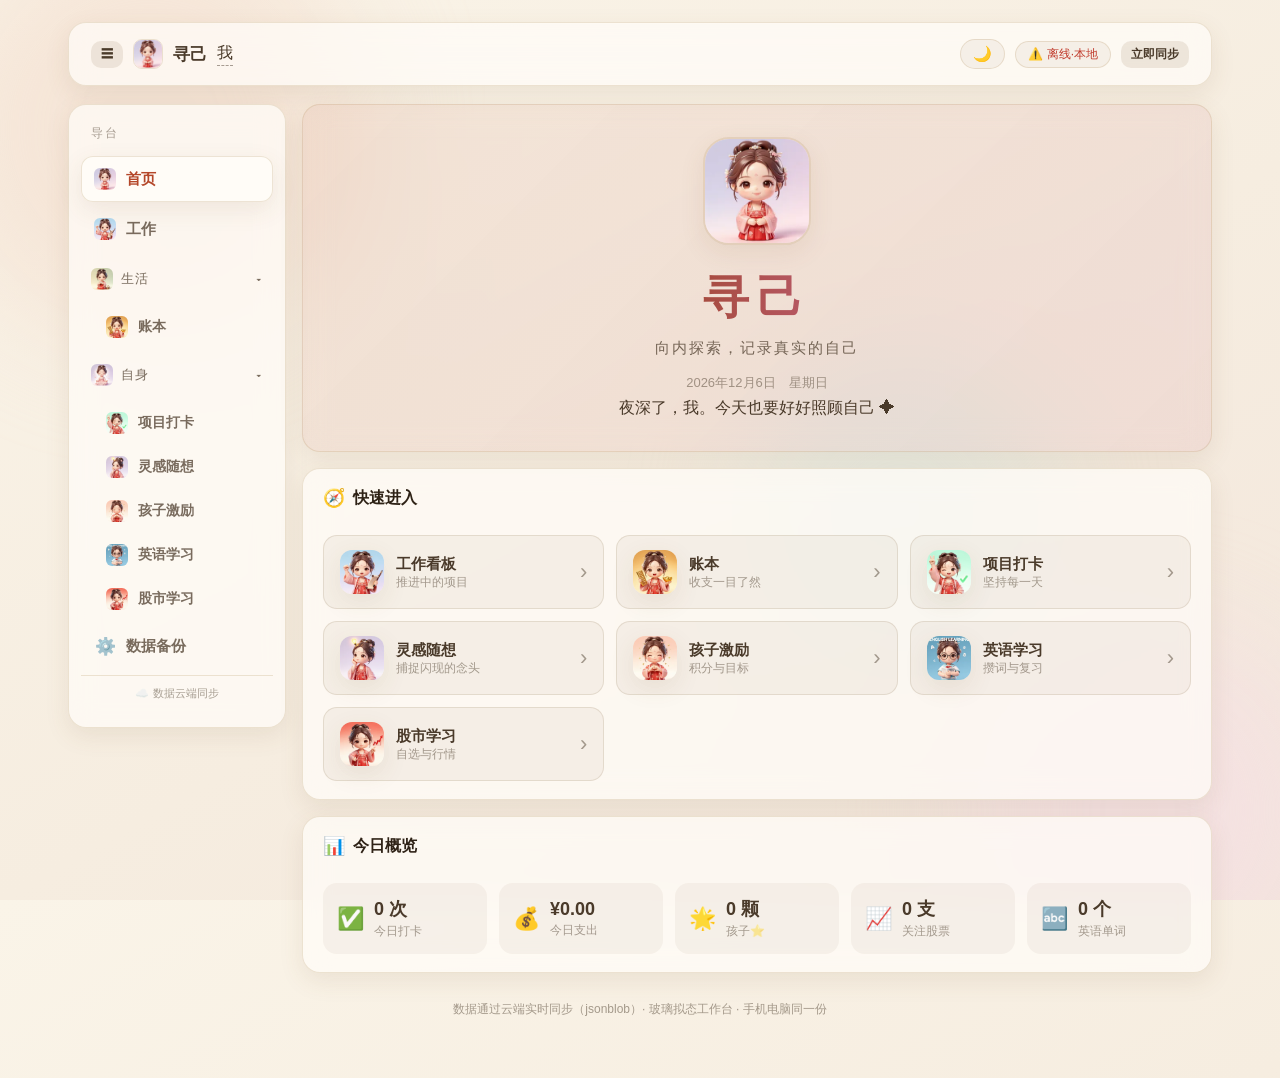
==== commit 38cd6f02: "修复小猫空白：禁用3D GLB加载，改用卡通PNG图片 (n15)" ====
--- a/deploy/index.html
+++ b/deploy/index.html
@@ -543,6 +543,27 @@
 .points { font-size: 22px; font-weight: 700; color: var(--accent-2); }
 .msg-box { background: var(--pink-soft-bg); border: 1px solid var(--pink-soft-border); border-radius: 12px; padding: 12px 14px; font-size: 15px; line-height: 1.5; margin-bottom: 10px; min-height: 52px; display: flex; align-items: center; }
 
+/* 孩子激励 · 累计进度 */
+.child-stats { display: grid; grid-template-columns: repeat(4, 1fr); gap: 8px; margin-top: 14px; }
+.cstat { background: var(--item-bg); border: 1px solid var(--item-border); border-radius: 12px; padding: 8px 4px; text-align: center; }
+.cstat .csv { font-size: 18px; font-weight: 700; color: var(--text-strong); }
+.cstat .csl { font-size: 11px; color: var(--text-dim); margin-top: 2px; }
+/* 任务归档 */
+.archive-list { display: flex; flex-direction: column; gap: 10px; }
+.archive-day { background: var(--item-bg); border: 1px solid var(--item-border); border-radius: 12px; padding: 8px 10px; }
+.ad-head { display: flex; align-items: center; gap: 8px; font-size: 13px; }
+.ad-head b { color: var(--text-strong); }
+.ad-head .x { margin-left: 6px; }
+.ad-meta { margin-left: auto; color: var(--text-faint); font-size: 11px; }
+.ad-items { margin-top: 6px; display: flex; flex-direction: column; gap: 3px; }
+.ad-t { font-size: 13px; color: var(--text-dim); }
+.ad-t .ad-s { color: var(--accent); font-size: 11px; font-weight: 600; }
+/* 任务内联编辑 */
+.task-text { cursor: pointer; border-bottom: 1px dashed transparent; }
+.task-text:hover { border-bottom-color: var(--accent); }
+.task-stars { cursor: pointer; font-weight: 600; }
+.task-stars:hover { opacity: .75; }
+
 /* 通用空状态 */
 .empty { color: var(--text-faint); font-size: 13px; text-align: center; padding: 18px 0; }
 
@@ -971,6 +992,7 @@
                 <div class="hint" style="margin:10px 0 6px;">🏅 打卡徽章（连续完成任务解锁）　连续 <b id="childStreak">0</b> 天</div>
                 <div class="pet-badges" id="childBadges"></div>
               </div>
+              <div class="child-stats" id="childStats"></div>
             </div>
             <!-- 今日任务 -->
             <div class="card glass">
@@ -990,7 +1012,13 @@
               <div class="msg-box" id="childMsg" style="margin-top:12px;">点击「换一句」给孩子打气 ✨</div>
               <div class="row">
                 <button class="btn ghost sm" id="childMsgBtn">换一句鼓励</button>
+                <button class="btn ghost sm" id="childArchiveBtn">📦 归档今日</button>
+                <span class="hint" style="margin:0;" id="childArchiveHint"></span>
               </div>
+              <details class="tags-box" style="margin-top:10px;">
+                <summary>📦 任务归档（<span id="childArchiveCount">0</span> 天）</summary>
+                <div class="archive-list" id="childArchiveList" style="max-height:240px;margin-top:10px;overflow-y:auto;"></div>
+              </details>
             </div>
           </div>
         </section>
@@ -1125,6 +1153,7 @@
 
 </script>
   <script>
+
 
 /* === inlined three bundle: build/three.min.js === */
 /**
@@ -5812,11 +5841,12 @@
 
 } )();
 
+
 </script>
 <script>
 /* ===================== 个人工作台 · 逻辑层（云端同步版 · 多账本） ===================== */
 const KEY = 'workstation_v1';
-const APP_VERSION = '20260731n8';                                // 程序版本号（与 _publish_app.py 保持一致）
+const APP_VERSION = '20260801n14';                               // 程序版本号（与 _publish_app.py 保持一致）
 const APP_BLOB_URL = 'https://jsonblob.com/api/jsonBlob/019fb66b-321a-7c45-9520-56f68e87b0bd';  // 云端登记的「最新版本号」
 const APP_HOME_URL = 'https://kangyujie52.github.io/xunji/';       // GitHub Pages 在线首页（更新按钮跳转目标）
 
@@ -5846,7 +5876,7 @@
         { id: 'ct2', text: '阅读30分钟', stars: 1, doneDates: {} },
         { id: 'ct3', text: '整理书桌/收拾玩具', stars: 1, doneDates: {} }
       ],
-      days: {}, badges: {}
+      days: {}, badges: {}, archive: []
     },
     english: [],
     stocks: { watch: [], notes: [] }
@@ -5889,7 +5919,7 @@
     c.remind = Object.assign({ on: false, time: '20:00' }, c.remind || {});
   });
   // 孩子激励：旧版（points/goals）→ 养宠版（stars/tasks/pet）迁移
-  L.child = Object.assign({ stars: 0, tasks: [], days: {}, badges: {}, pet: null }, L.child || {});
+  L.child = Object.assign({ stars: 0, tasks: [], days: {}, badges: {}, pet: null, archive: [] }, L.child || {});
   if (typeof L.child.points === 'number') { L.child.stars = (L.child.stars || 0) + L.child.points; delete L.child.points; }
   if (Array.isArray(L.child.goals)) {
     L.child.goals.forEach(g => L.child.tasks.push({ id: g.id || uid(), text: g.text || '', stars: 1, doneDates: g.done ? { [todayStr()]: 1 } : {} }));
@@ -6137,6 +6167,7 @@
     const items = [
       { ico: '✅', label: '今日打卡', val: todayCheckinCount() + ' 次' },
       { ico: '💰', label: '今日支出', val: '¥' + todayExpense().toFixed(2) },
+      { ico: '🌟', label: '孩子⭐', val: (S.life.child.stars || 0) + ' 颗' },
       { ico: '📈', label: '关注股票', val: (S.life.stocks.watch || []).length + ' 支' },
       { ico: '🔤', label: '英语单词', val: (S.life.english || []).length + ' 个' },
     ];
@@ -7229,7 +7260,7 @@
   return petSvg(stage.key, petExpr());   // 兜底：仍用 SVG
 }
 function animatePet(anim) {
-  if (Pet3DGLB.ready) Pet3DGLB.play(anim || 'bounce');     // 3D 就绪 → 切换对应姿态
+  /* 3D GLB 已禁用，仅保留 CSS 动画 */
   const v = $('petVisual'); if (!v) return;
   const body = v.querySelector('.pet-body') || v;
   body.classList.remove('bounce', 'pounce', 'chase', 'brush', 'sun', 'walk', 'snap', 'chew');
@@ -7327,6 +7358,7 @@
     host.appendChild(rd.domElement);
 
     scene.add(new T.AmbientLight(0xffffff, .75));
+    scene.add(new T.HemisphereLight(0xffffff, 0x9aa7b2, .55));
     const key = new T.DirectionalLight(0xffffff, 1.0); key.position.set(2, 4, 3); scene.add(key);
     const rim = new T.DirectionalLight(0xffffff, .55); rim.position.set(-3, 2, -2); scene.add(rim);
     const fill = new T.DirectionalLight(0xffffff, .35); fill.position.set(0, -1, 2); scene.add(fill);
@@ -7397,8 +7429,23 @@
     const url = this.POSE_URL[key]; if (!url) { cb(null); return; }
     new this.GLTFLoader().load(url, gltf => {
       const model = gltf.scene;
+      const T = self.THREE;
+      /* 图生 3D 的 GLB 多为金属 PBR 材质但无环境贴图 → 金属度=1 时会反射黑环境而几乎全黑，
+         在透明画布上看起来就是空白。统一改：去金属化 + 双面 + 关透明，确保漫反射贴图可见。 */
+      model.traverse(o => {
+        if (o.isMesh && o.material) {
+          const mats = Array.isArray(o.material) ? o.material : [o.material];
+          mats.forEach(m => {
+            m.metalness = 0.0;
+            m.roughness = 0.7;
+            m.side = T.DoubleSide;
+            if (m.map) m.map.encoding = T.sRGBEncoding;
+            m.transparent = false;
+            m.needsUpdate = true;
+          });
+        }
+      });
       /* 归一化：居中 + 缩放到统一大小，让三种姿态切换时体型一致 */
-      const T = self.THREE;
       const box = new T.Box3().setFromObject(model);
       const center = box.getCenter(new T.Vector3());
       const size = box.getSize(new T.Vector3());
@@ -7464,31 +7511,31 @@
 
     const R = this.rig, now = performance.now(), t = (now - this.t0) / 1000;
     if (R) {
-      /* —— 常驻：明显呼吸（挤压拉伸）+ 上下浮动，2.6s 一呼一吸，清晰可见 —— */
-      const br = Math.sin(t * 2.4);
-      let sx = 1 - br * .024, sy = 1 + br * .048;
-      let px = 0, py = br * .055, pz = 0;
-      /* —— 常驻：缓慢左右张望 + 轻微点头/侧倾，保证一直“活着” —— */
-      let rx = Math.sin(t * 1.05) * .06;
-      let ry = Math.sin(t * 1.25) * .45 + Math.sin(t * .37) * .18;   // 左右摇头 ±~36°
-      let rz = Math.sin(t * .9) * .05;
-
-      /* —— 空闲小动作：每 3.5~6 秒随机甩头 / 抖毛 / 小跳 / 抖耳 —— */
+      /* —— 常驻：轻柔呼吸（整体均匀缩放，不形变）+ 微小上下浮动 —— */
+      const br = Math.sin(t * 1.6);
+      let um = 1 + br * .012;                     // 均匀缩放 ±1.2%，猫不会变胖/变瘦
+      let px = 0, py = br * .018, pz = 0;         // 上下轻晃，幅度很小
+      /* —— 常驻：极缓慢左右张望 + 几乎不可见的点头/侧倾 —— */
+      let rx = Math.sin(t * .55) * .025;
+      let ry = Math.sin(t * .42) * .12 + Math.sin(t * .17) * .05;   // 左右摇头 ±~8°
+      let rz = Math.sin(t * .40) * .022;
+
+      /* —— 空闲小动作：每 6~10 秒一次，幅度克制，像真猫一样慵懒 —— */
       if (now > this.idleEvt) {
-        this.idleEvt = now + 3500 + Math.random() * 2500;
+        this.idleEvt = now + 6000 + Math.random() * 4000;
         this.idleKind = ['shake', 'hop', 'turn', 'flick'][Math.floor(Math.random() * 4)];
         this._idleT0 = now;
       }
-      const ip = (now - (this._idleT0 || 0)) / 650;
+      const ip = (now - (this._idleT0 || 0)) / 900;
       if (ip >= 0 && ip < 1 && !this.act) {
         const is = Math.sin(ip * Math.PI);
-        if (this.idleKind === 'shake') { rz += Math.sin(ip * Math.PI * 7) * .16; ry += Math.sin(ip * Math.PI * 6) * .34; }
-        else if (this.idleKind === 'hop') { py += is * .34; sy += is * .10; sx -= is * .07; }
-        else if (this.idleKind === 'flick') { rx += Math.sin(ip * Math.PI * 8) * .15; }
-        else { ry += is * 1.10; }
+        if (this.idleKind === 'shake') { rz += Math.sin(ip * Math.PI * 5) * .08; ry += Math.sin(ip * Math.PI * 4) * .16; }
+        else if (this.idleKind === 'hop') { py += is * .10; um += is * .02; }     // 均匀缩放，不变形
+        else if (this.idleKind === 'flick') { rx += Math.sin(ip * Math.PI * 6) * .07; }
+        else { ry += is * .35; }                   // 慢半拍转身
       }
 
-      /* —— 动作叠加 —— */
+      /* —— 陪玩动作：贴近真实猫，以旋转/小位移为主，禁用非均匀缩放 —— */
       const A = this.act;
       if (A) {
         const p = (now - A.t0) / A.dur;
@@ -7496,49 +7543,44 @@
         else {
           const s = Math.sin(p * Math.PI);                 // 0→1→0
           switch (A.name) {
-            case 'poke': case 'pounce':                    // 逗猫/扑：蓄力后前扑
-              pz += s * .85; py += Math.sin(p * Math.PI * 2) * .34;
-              rx += -s * .40; sy += s * .08;
+            case 'poke': case 'pounce':                    // 逗猫/扑：轻探头 + 前倾
+              rx += -s * .14; pz += s * .15; um += s * .02;
               break;
-            case 'ball': case 'chase':                     // 追球：左右冲刺 + 侧倾
-              px += Math.sin(p * Math.PI * 2) * 1.15;
-              rz += -Math.sin(p * Math.PI * 2) * .28;
-              ry += Math.sin(p * Math.PI * 2) * 1.35;
-              py += Math.abs(Math.sin(p * Math.PI * 6)) * .22;
+            case 'ball': case 'chase':                     // 追球：小幅侧扑
+              px += Math.sin(p * Math.PI * 2) * .32;
+              rz += -Math.sin(p * Math.PI * 2) * .10;
+              ry += Math.sin(p * Math.PI * 2) * .35;
+              py += Math.abs(Math.sin(p * Math.PI * 4)) * .05;
               break;
-            case 'comb': case 'brush':                     // 梳毛：舒服地扭动
-              rz += Math.sin(p * Math.PI * 7) * .13;
-              ry += Math.sin(p * Math.PI * 3) * .35;
-              sx += Math.sin(p * Math.PI * 5) * .03;
+            case 'comb': case 'brush':                     // 梳毛：舒服地轻扭
+              rz += Math.sin(p * Math.PI * 5) * .06;
+              ry += Math.sin(p * Math.PI * 3) * .18;
               break;
-            case 'sun':                                    // 晒太阳：伸懒腰后瘫软
-              sy += -s * .13; sx += s * .10; pz += s * .18;
-              rx += s * .10; py -= s * .05;
+            case 'sun':                                    // 晒太阳：轻微舒展
+              um += s * .03; pz += s * .08; rx += s * .05; py -= s * .02;
               break;
-            case 'walk':                                   // 散步：左右踱步 + 转身
-              px += Math.sin(p * Math.PI * 2) * .95;
-              ry += Math.sin(p * Math.PI * 2) * 1.55;
-              py += Math.abs(Math.sin(p * Math.PI * 8)) * .14;
+            case 'walk':                                   // 散步：小步踱 + 转身
+              px += Math.sin(p * Math.PI * 2) * .28;
+              ry += Math.sin(p * Math.PI * 2) * .45;
+              py += Math.abs(Math.sin(p * Math.PI * 6)) * .04;
               break;
-            case 'snap': case 'photo':                     // 拍照：转正面 + 挺身
-              ry *= (1 - s); py += s * .13; sy += s * .07; sx -= s * .04;
+            case 'snap': case 'photo':                     // 拍照：转正 + 微挺身
+              ry *= (1 - s); py += s * .04; um += s * .02;
               break;
-            case 'chew':                                   // 吃饭：低头连续点头
-              rx += .16 + Math.sin(p * Math.PI * 10) * .09;
-              py -= s * .07;
+            case 'chew':                                   // 吃饭：低头小幅点头
+              rx += .08 + Math.sin(p * Math.PI * 8) * .05;
+              py -= s * .03;
               break;
-            default:                                       // bounce：弹跳两下
-              py += Math.abs(Math.sin(p * Math.PI * 2)) * .62;
-              sy += Math.sin(p * Math.PI * 2) * .09;
-              sx -= Math.sin(p * Math.PI * 2) * .06;
-              rz += Math.sin(p * Math.PI * 3) * .10;
+            default:                                       // bounce：小跳
+              py += Math.abs(Math.sin(p * Math.PI * 2)) * .16;
+              um += Math.sin(p * Math.PI * 2) * .02;
           }
         }
       }
 
       R.position.set(px, py, pz);
       R.rotation.set(rx, ry, rz);
-      R.scale.set(sx, sy, sx);
+      R.scale.set(um, um, um);
     }
 
     if (this.controls) this.controls.update();
@@ -7671,17 +7713,12 @@
   const c = S.life.child; const p = c.pet;
   applyPetDecay();
   $('childStars').textContent = c.stars || 0;
-  /* 宠物区 */
+  /* 宠物区：用卡通 PNG 图片显示（稳定、快速、永不空白）*/
   const st = petStage(p.exp), next = petNextStage(p.exp);
   $('petVisual').innerHTML = '<div class="pet-body">' + petVisualHtml(st) + '</div>'
-    + '<div class="pet-3d" id="pet3d"></div>'
     + '<div class="pet-prop" id="petProp"></div><div class="pet-bubble" id="petBubble"></div>';
   const pv = $('petVisual'); if (pv) pv.onclick = petTap;
-  if (st.key !== 'egg') {
-    Pet3DGLB.mount($('pet3d'), st.key);
-  } else {
-    Pet3DGLB.showFallback();
-  }
+  /* 不再加载 3D GLB 模型（GitHub Pages 上旧文件 45MB 导致超时空白），统一用 icons.js 中的卡通 PNG */
   $('petName').textContent = p.name || '小猫咪';
   $('petLv').textContent = 'Lv.' + (PET_STAGES.indexOf(st) + 1) + ' · ' + st.name;
   $('petTalk').textContent = petTalkLine();
@@ -7695,6 +7732,9 @@
   $('petMoodVal').textContent = (p.mood || 0) + '/100';
   renderPetActs();
   renderPetAlbum();
+  renderChildStats();
+  renderArchive();
+  { const c = S.life.child, today = todayStr(); const a = (c.archive || []).find(x => x.date === today); const h = $('childArchiveHint'); if (h) h.textContent = a ? '今日已归档 ✓' : ''; const cnt = $('childArchiveCount'); if (cnt) cnt.textContent = (c.archive || []).length; }
   /* 徽章区 */
   const streak = childStreak();
   $('childStreak').textContent = streak;
@@ -7730,10 +7770,58 @@
       save(); renderChild();
     };
     const b = document.createElement('div'); b.className = 'body';
-    b.innerHTML = `<div class="txt">${esc(t.text)} <span style="color:var(--accent);font-size:12px;">⭐×${t.stars || 1}</span></div>`;
+    b.innerHTML = `<div class="txt"><span class="task-text" title="点击修改内容">${esc(t.text)}</span> <span class="task-stars" title="点击调整星星值">⭐×${t.stars || 1}</span></div>`;
+    b.querySelector('.task-text').onclick = () => {
+      const v = prompt('修改任务内容：', t.text);
+      if (v && v.trim()) { t.text = v.trim().slice(0, 40); save(); renderChild(); }
+    };
+    b.querySelector('.task-stars').onclick = () => {
+      const old = t.stars || 1, nv = ({ 1: 2, 2: 3, 3: 5, 5: 1 })[old] || 1;
+      t.stars = nv;
+      if (t.doneDates[todayStr()]) c.stars = (c.stars || 0) + (nv - old);   // 今日已完成则同步星星余额
+      save(); renderChild();
+    };
     const x = document.createElement('span'); x.className = 'x'; x.textContent = '✕';
     x.onclick = () => { if (!confirm('删除任务「' + t.text + '」？')) return; c.tasks = c.tasks.filter(y => y.id !== t.id); save(); renderChild(); };
     item.append(ck, b, x); list.append(item);
+  });
+}
+function renderChildStats() {
+  const c = S.life.child;
+  const el = $('childStats'); if (!el) return;
+  el.innerHTML =
+    '<div class="cstat"><div class="csv">' + (c.stars || 0) + '</div><div class="csl">当前⭐</div></div>'
+    + '<div class="cstat"><div class="csv">' + childStreak() + '</div><div class="csl">连续打卡</div></div>'
+    + '<div class="cstat"><div class="csv">' + Object.keys(c.days || {}).length + '</div><div class="csl">累计打卡天</div></div>'
+    + '<div class="cstat"><div class="csv">' + (c.tasks || []).length + '</div><div class="csl">任务数</div></div>';
+}
+function archiveToday() {
+  const c = S.life.child, today = todayStr();
+  const done = c.tasks.filter(t => t.doneDates[today]).map(t => ({ text: t.text, stars: t.stars || 1 }));
+  if (!done.length) { toast('今天还没有完成的任务，先去打卡吧 ✅'); return; }
+  c.archive = c.archive || [];
+  const exist = c.archive.find(a => a.date === today);
+  if (exist) { exist.items = done; exist.at = Date.now(); toast('已更新今日归档（' + done.length + ' 项）📦'); }
+  else { c.archive.unshift({ date: today, items: done, at: Date.now() }); toast('已归档今日 ' + done.length + ' 项任务 📦'); }
+  save(); renderChild();
+}
+function renderArchive() {
+  const c = S.life.child, box = $('childArchiveList'); if (!box) return;
+  const ar = (c.archive || []).slice().sort((a, b) => (b.date || '').localeCompare(a.date || ''));
+  if (!ar.length) { box.innerHTML = '<div class="empty">还没有归档记录。每天完成任务后点「归档今日」，留一份成长纪念 📦</div>'; return; }
+  box.innerHTML = '';
+  ar.forEach(a => {
+    const items = a.items || [];
+    const earn = items.reduce((s, x) => s + (x.stars || 1), 0);
+    const item = document.createElement('div'); item.className = 'archive-day';
+    const head = document.createElement('div'); head.className = 'ad-head';
+    head.innerHTML = '<b>' + esc(a.date) + '</b><span class="ad-meta">完成 ' + items.length + ' 项 · 得 ⭐' + earn + '</span>';
+    const del = document.createElement('span'); del.className = 'x'; del.textContent = '✕'; del.title = '删除这天的归档';
+    del.onclick = () => { if (confirm('删除 ' + a.date + ' 的归档记录？')) { c.archive = c.archive.filter(x => x !== a); save(); renderChild(); } };
+    head.append(del);
+    const ul = document.createElement('div'); ul.className = 'ad-items';
+    ul.innerHTML = items.map(x => '<div class="ad-t">✅ ' + esc(x.text) + (x.stars ? ' <span class="ad-s">⭐×' + x.stars + '</span>' : '') + '</div>').join('');
+    item.append(head, ul); box.append(item);
   });
 }
 $('petFeed').onclick = () => {
@@ -7763,6 +7851,7 @@
   let m; do { m = CHEERS[Math.floor(Math.random() * CHEERS.length)]; } while (m === $('childMsg').textContent && CHEERS.length > 1);
   $('childMsg').textContent = m;
 };
+$('childArchiveBtn').onclick = archiveToday;
 
 /* ===================== 生活·英语学习 ===================== */
 function renderEnglish() {
@@ -8065,10 +8154,13 @@
 }
 $('appUpdateBtn').onclick = () => {
   const bar = $('appUpdateBar'); if (bar) bar.style.display = 'none';
-  // 现在托管在 GitHub Pages，点击直接跳转到最新在线版
-  // 用 location.href 而非 window.open，避免本地 file:// 打开时被浏览器弹窗拦截
-  toast('即将跳转到最新版：' + APP_HOME_URL);
-  setTimeout(() => { window.location.href = APP_HOME_URL; }, 600);
+  // 下载最新单文件版到本地，覆盖旧文件后重新打开即可（不再每次弹提示）
+  toast('正在下载最新版…');
+  const a = document.createElement('a');
+  a.href = APP_HOME_URL + 'workstation_single.html?v=' + Date.now();
+  a.download = '个人工作台_单文件版.html';
+  document.body.appendChild(a); a.click();
+  setTimeout(() => { a.remove(); toast('下载完成，请用新文件覆盖旧版后重新打开'); }, 1200);
 };
 
 </script>
